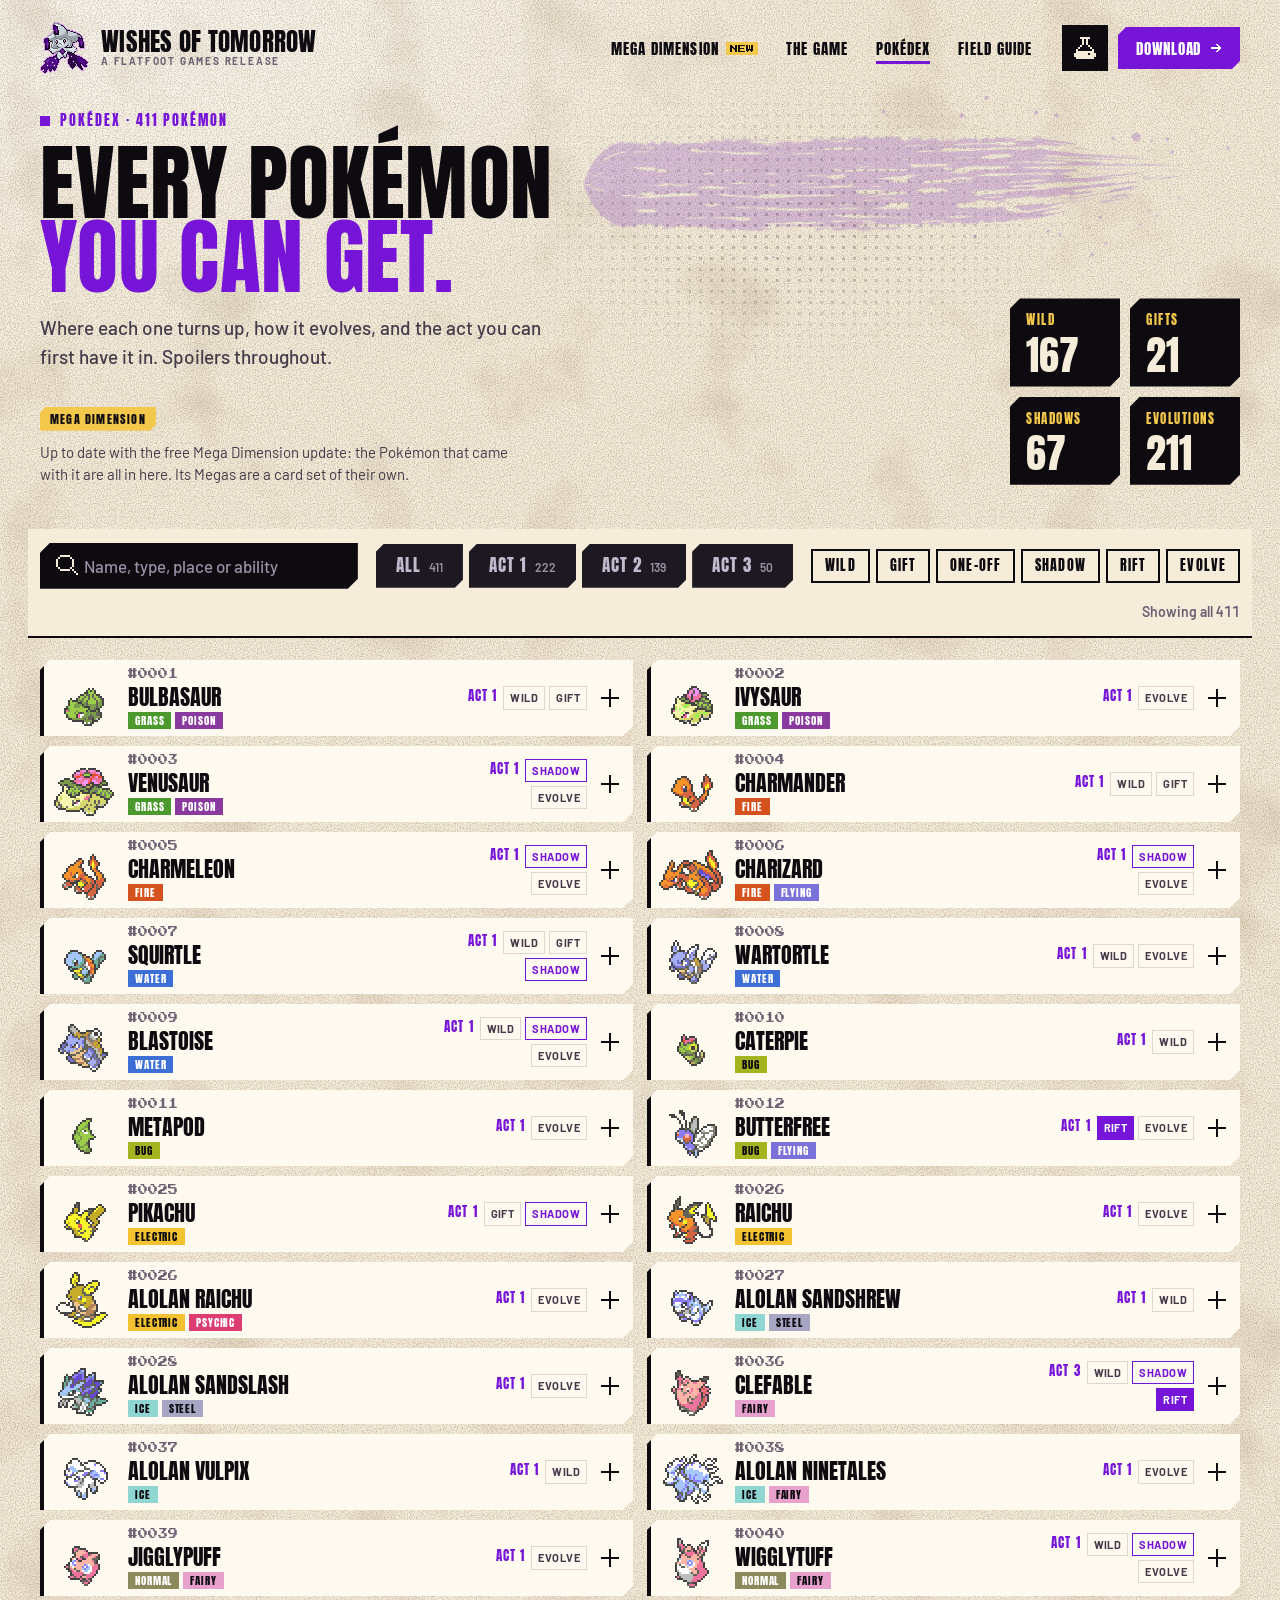
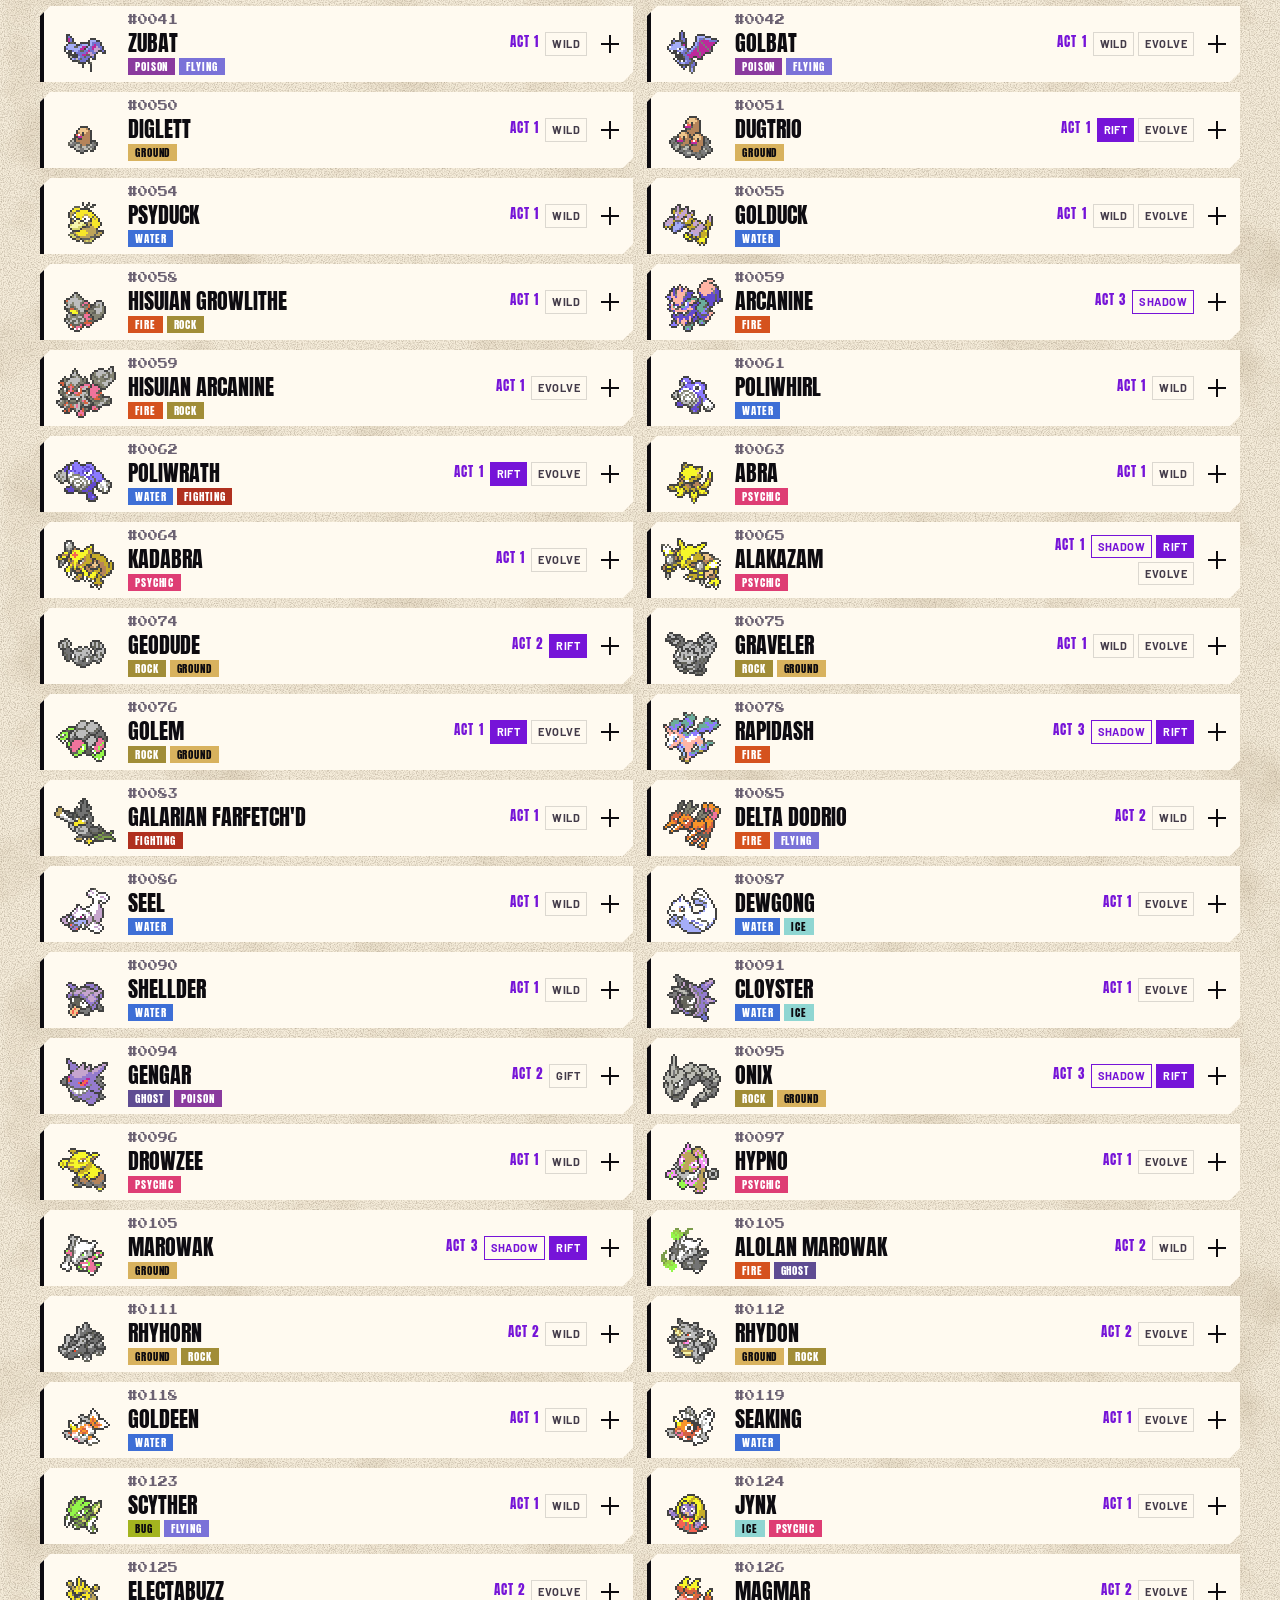
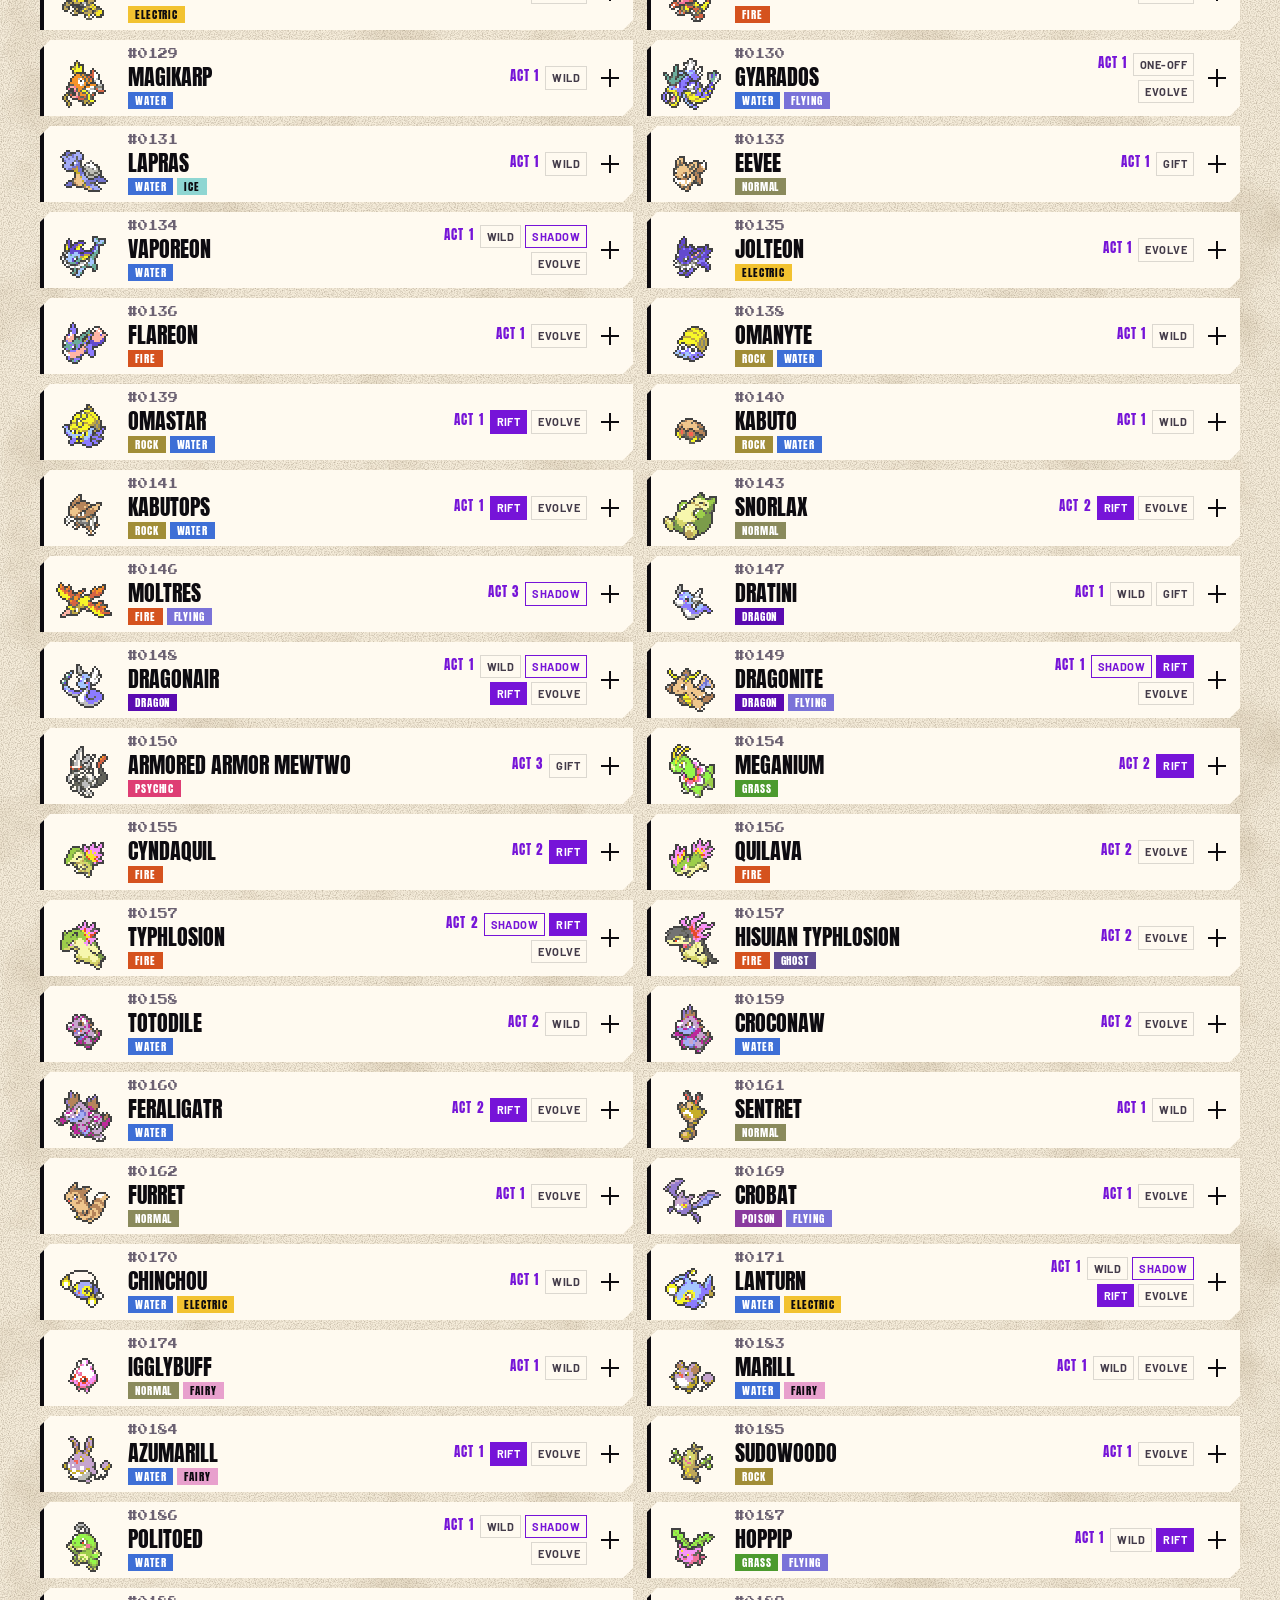
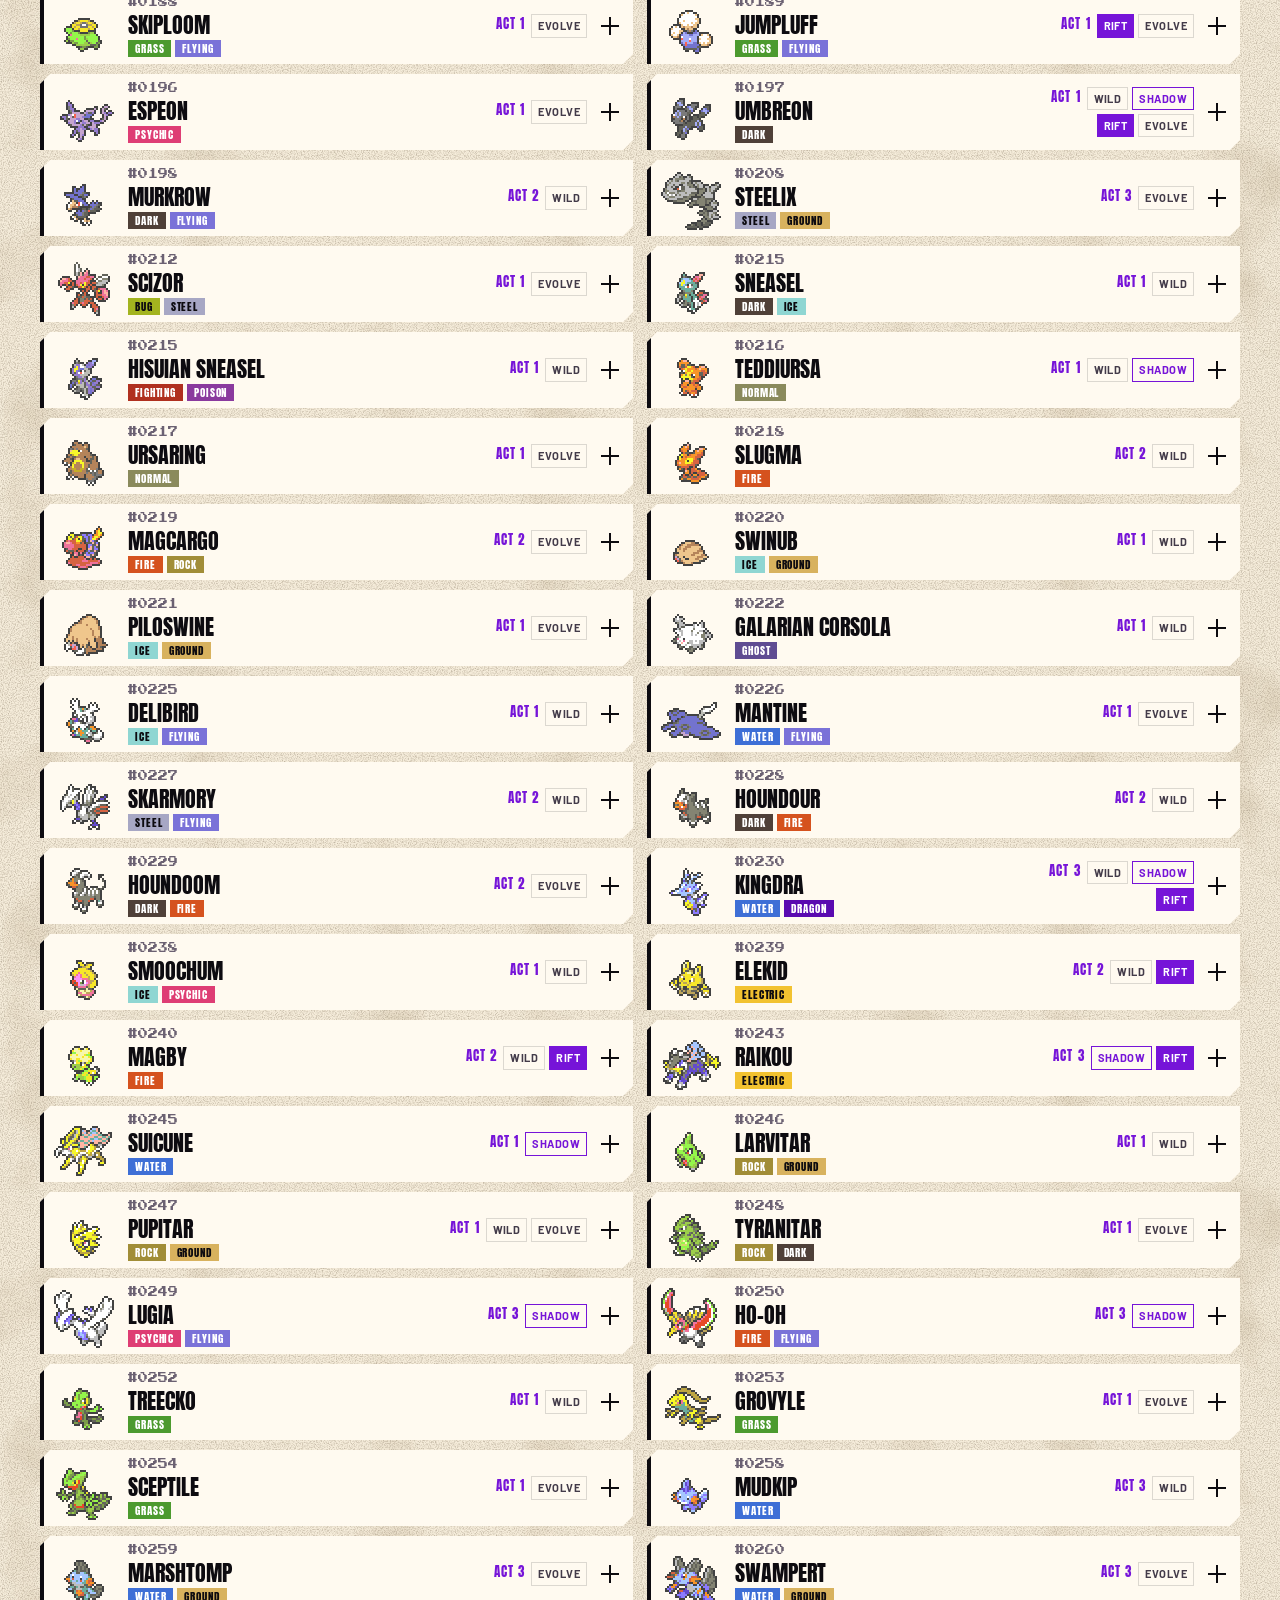
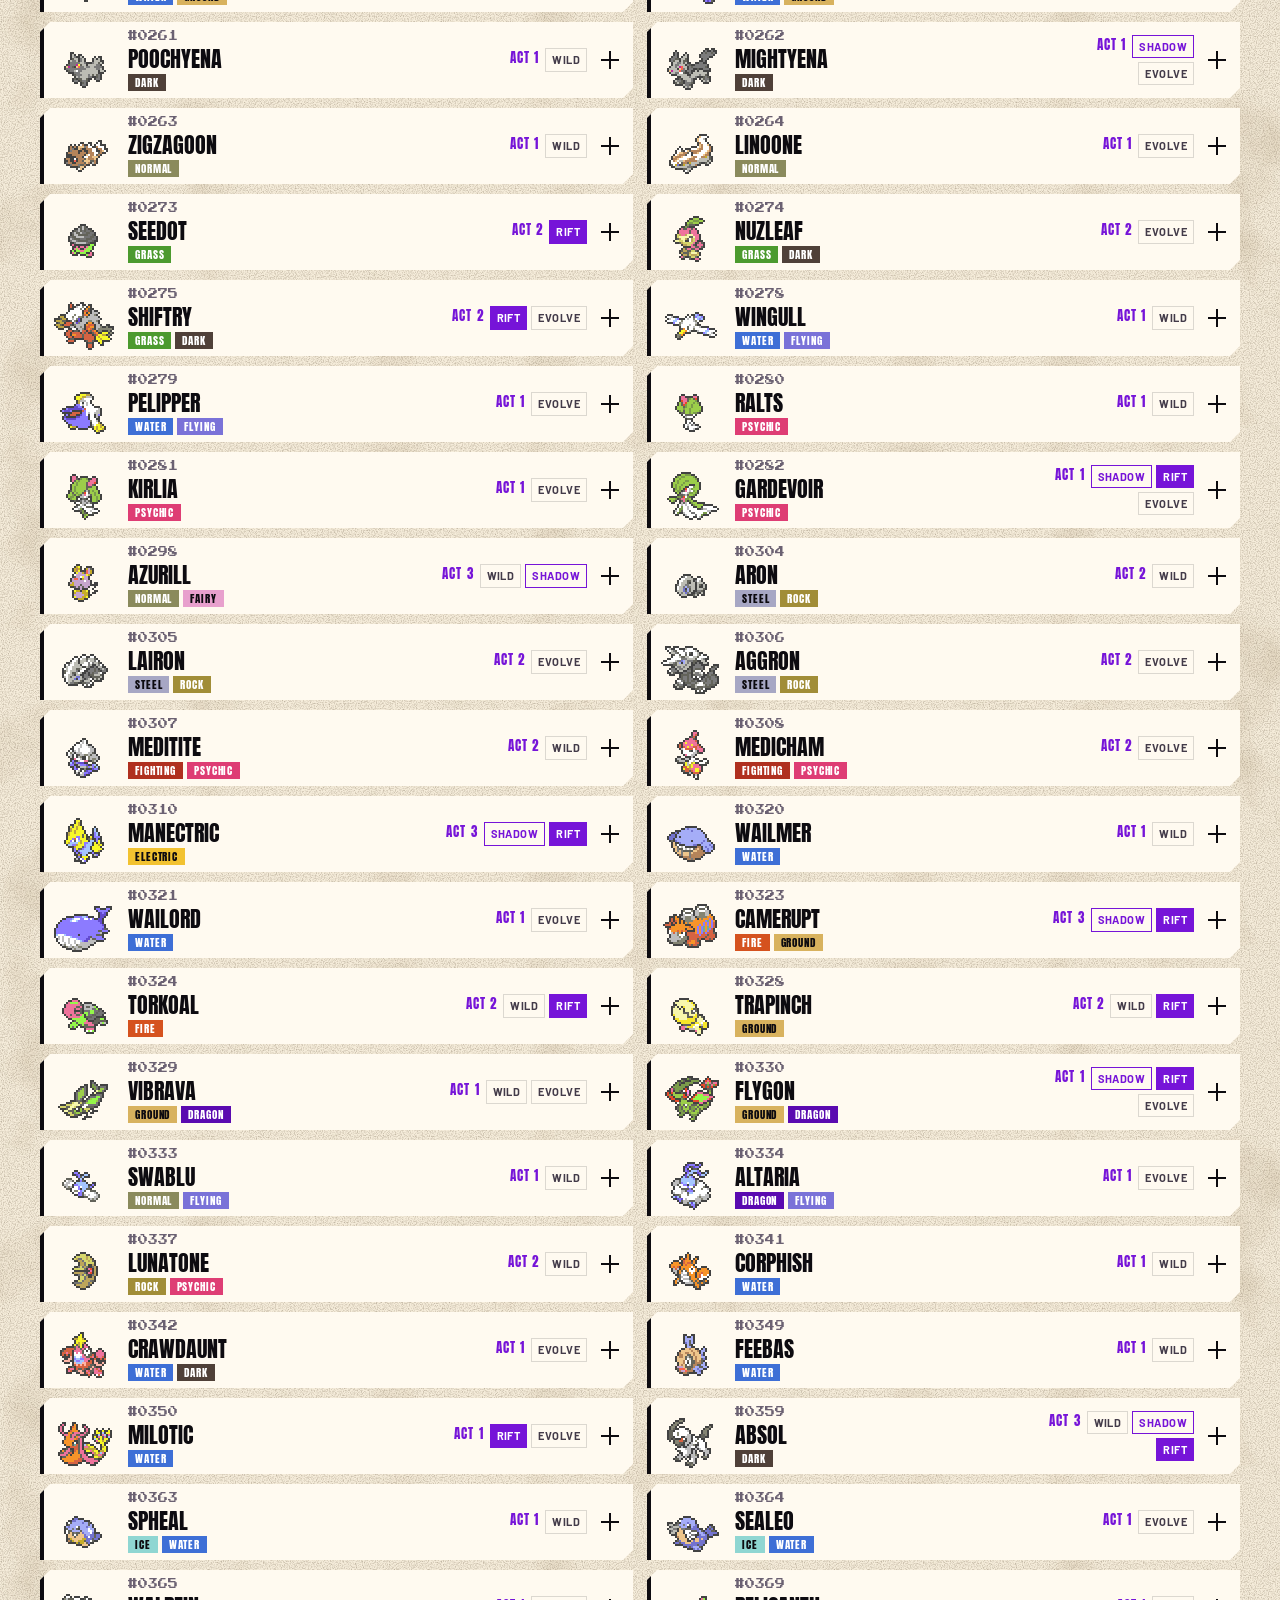
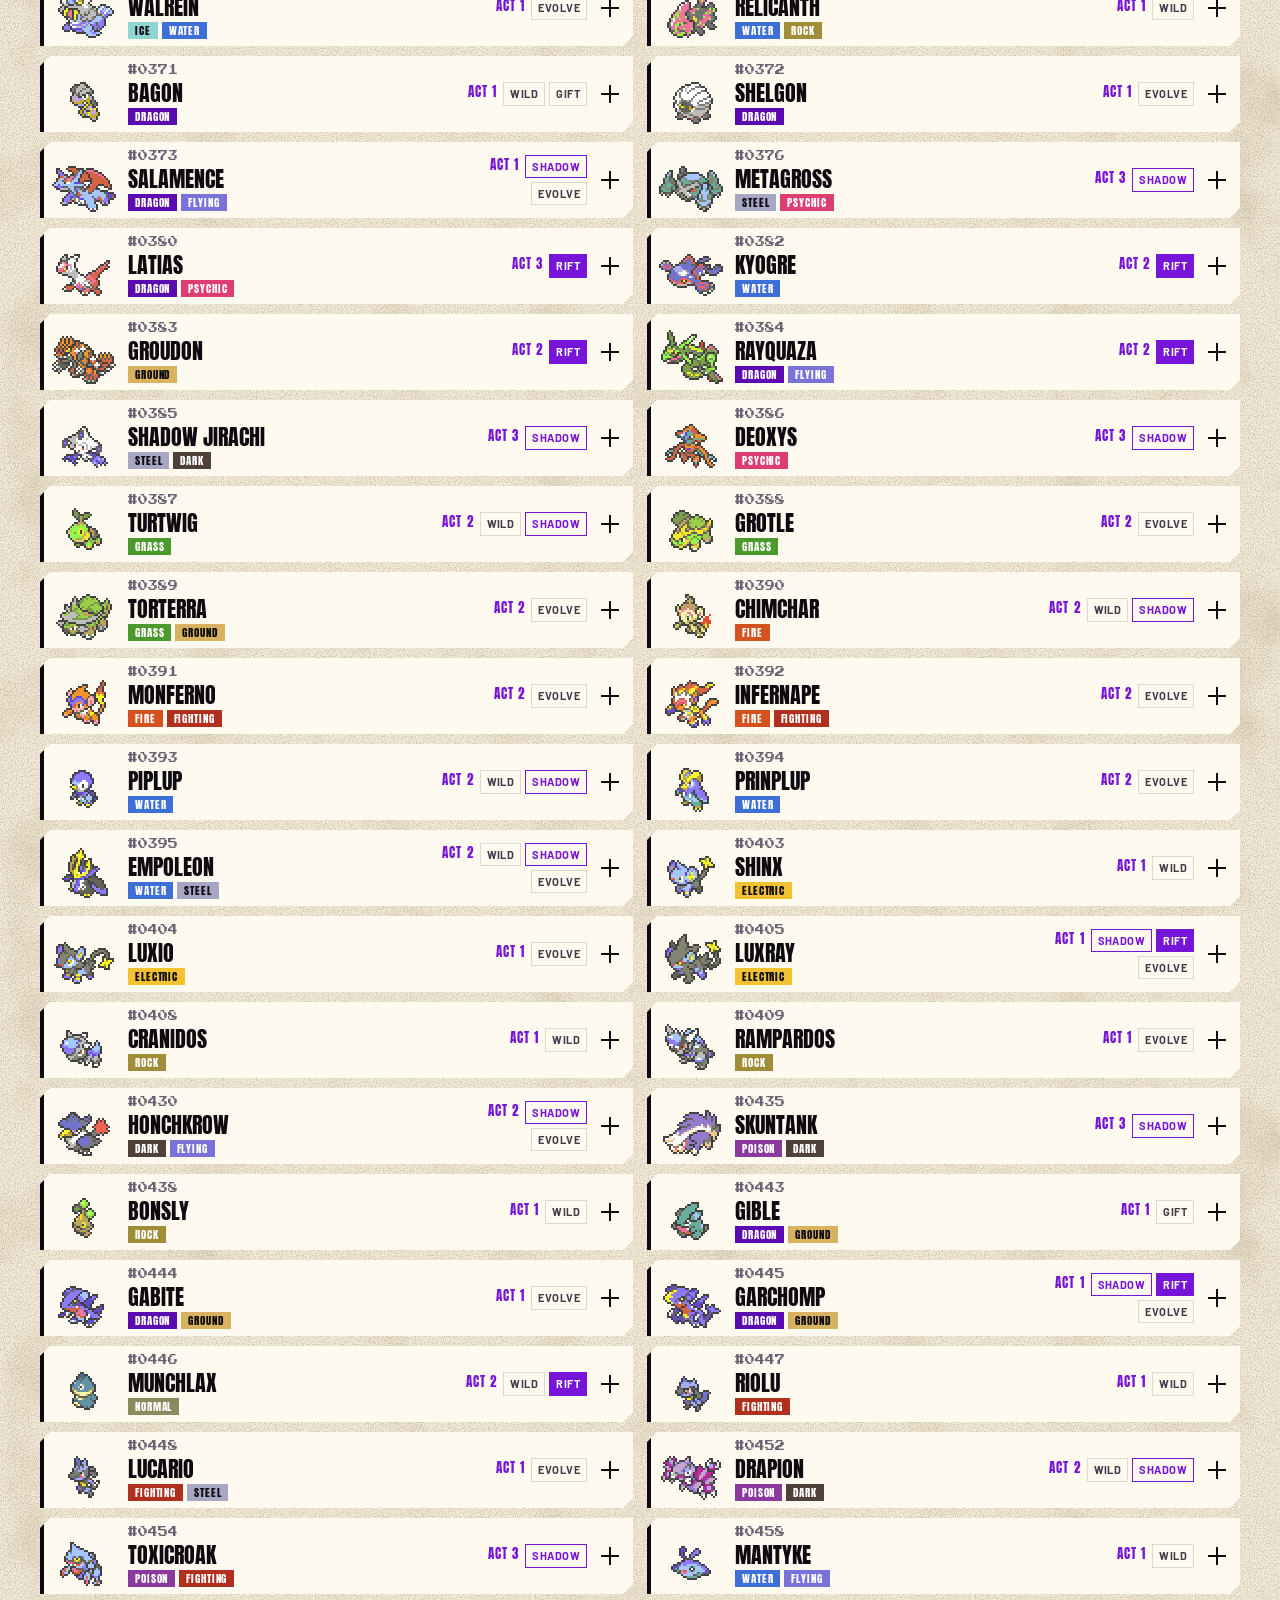
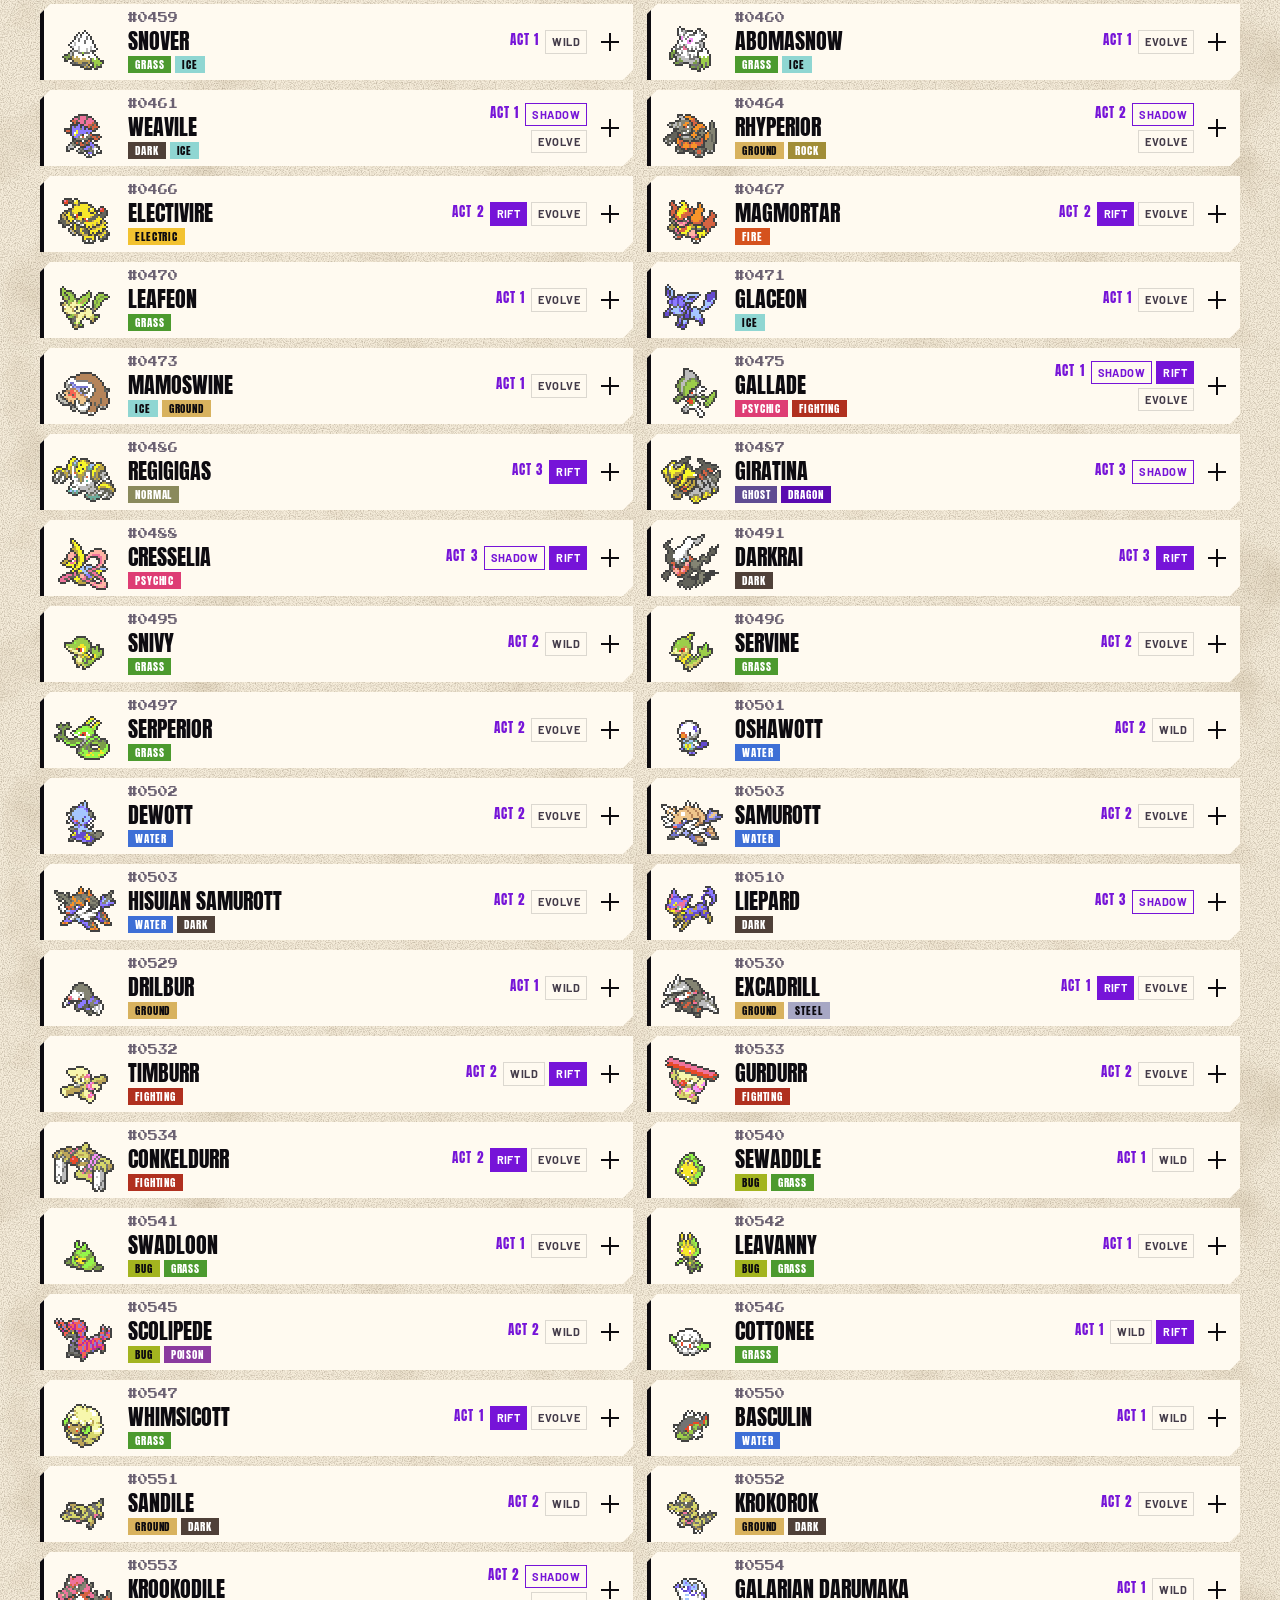
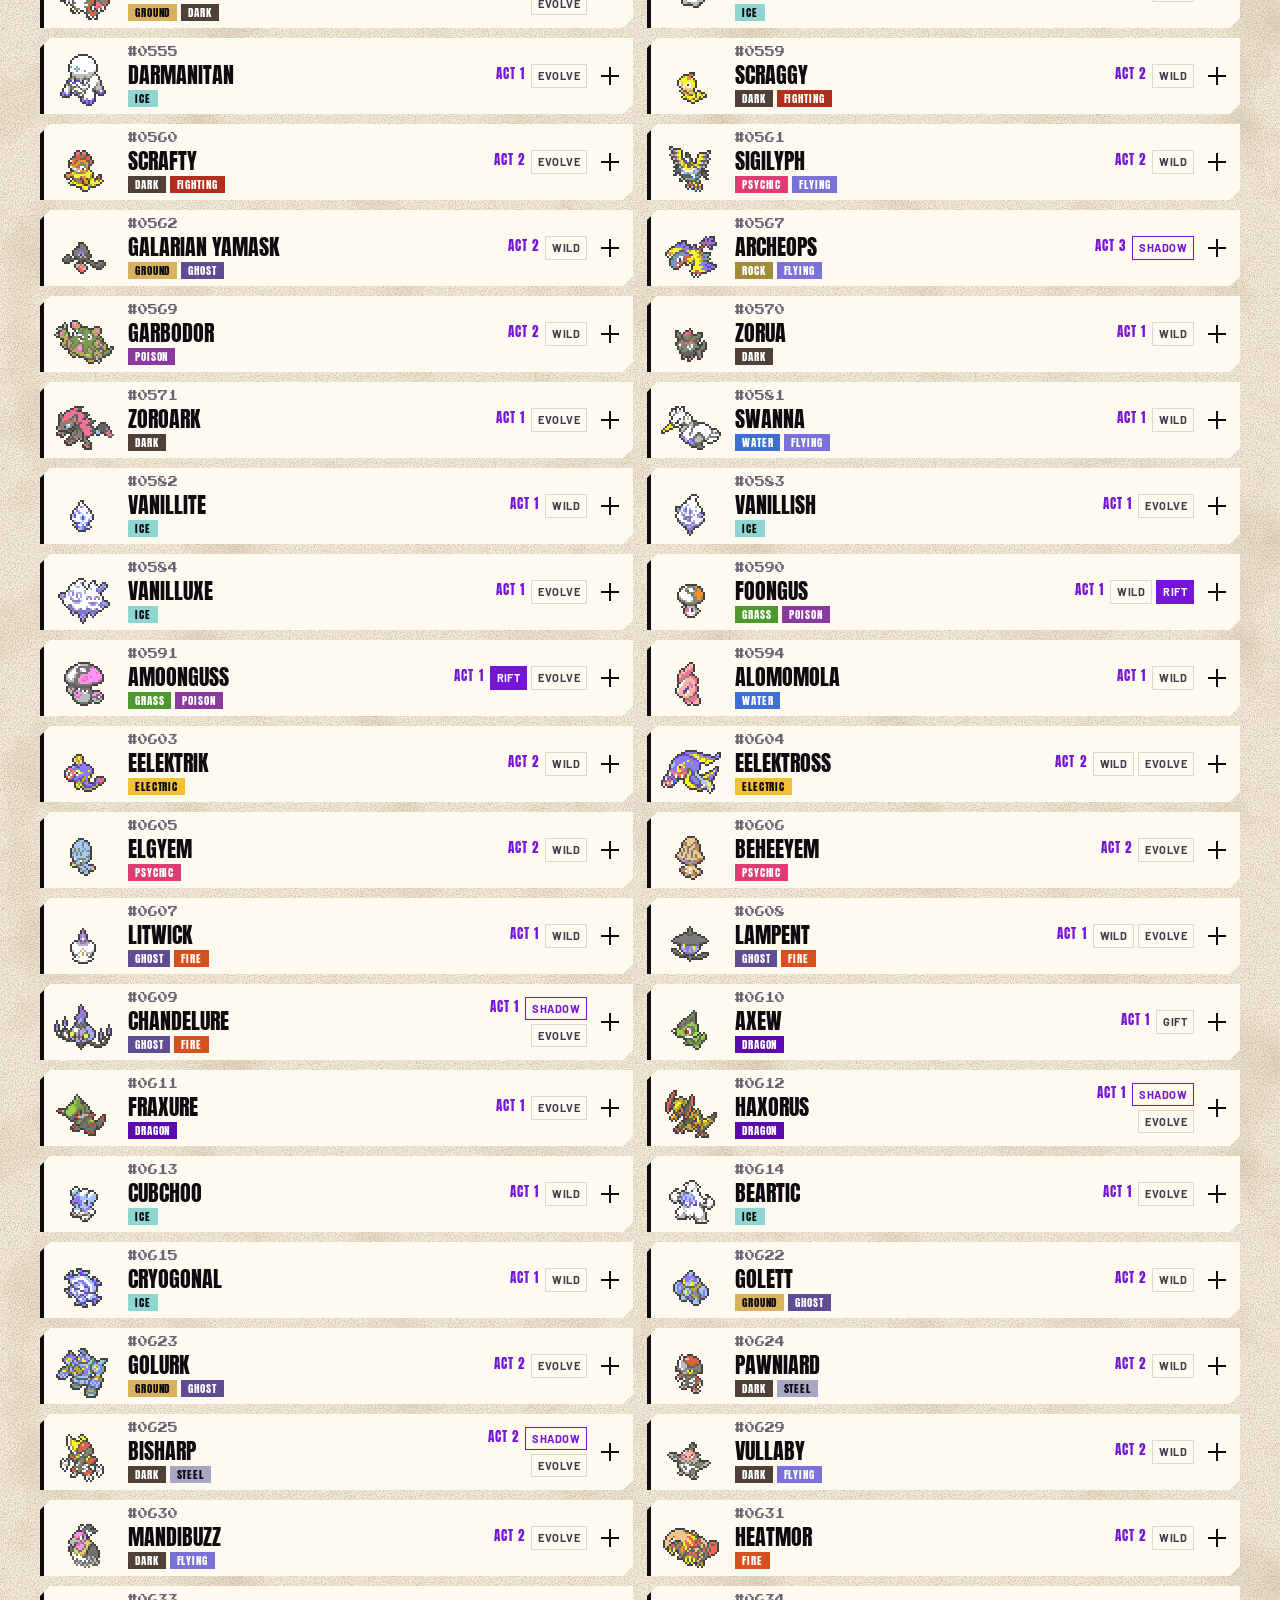
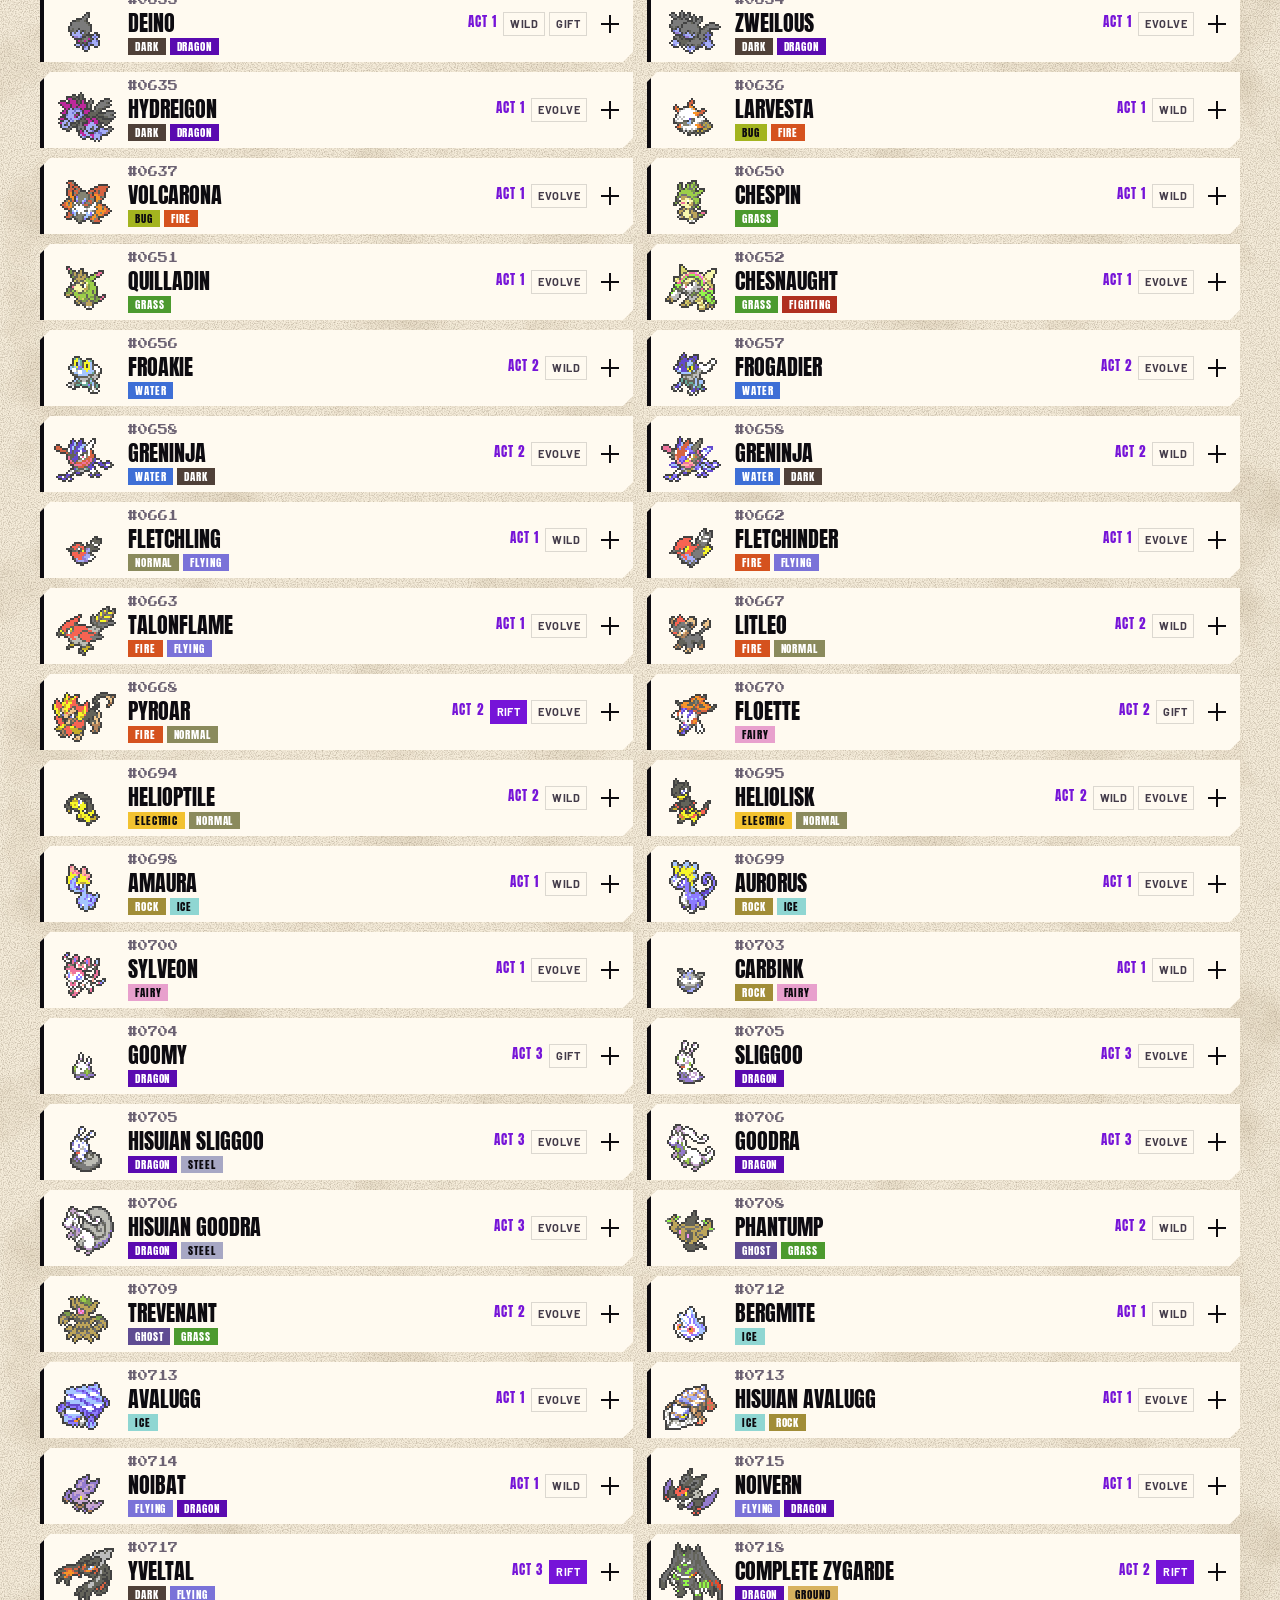
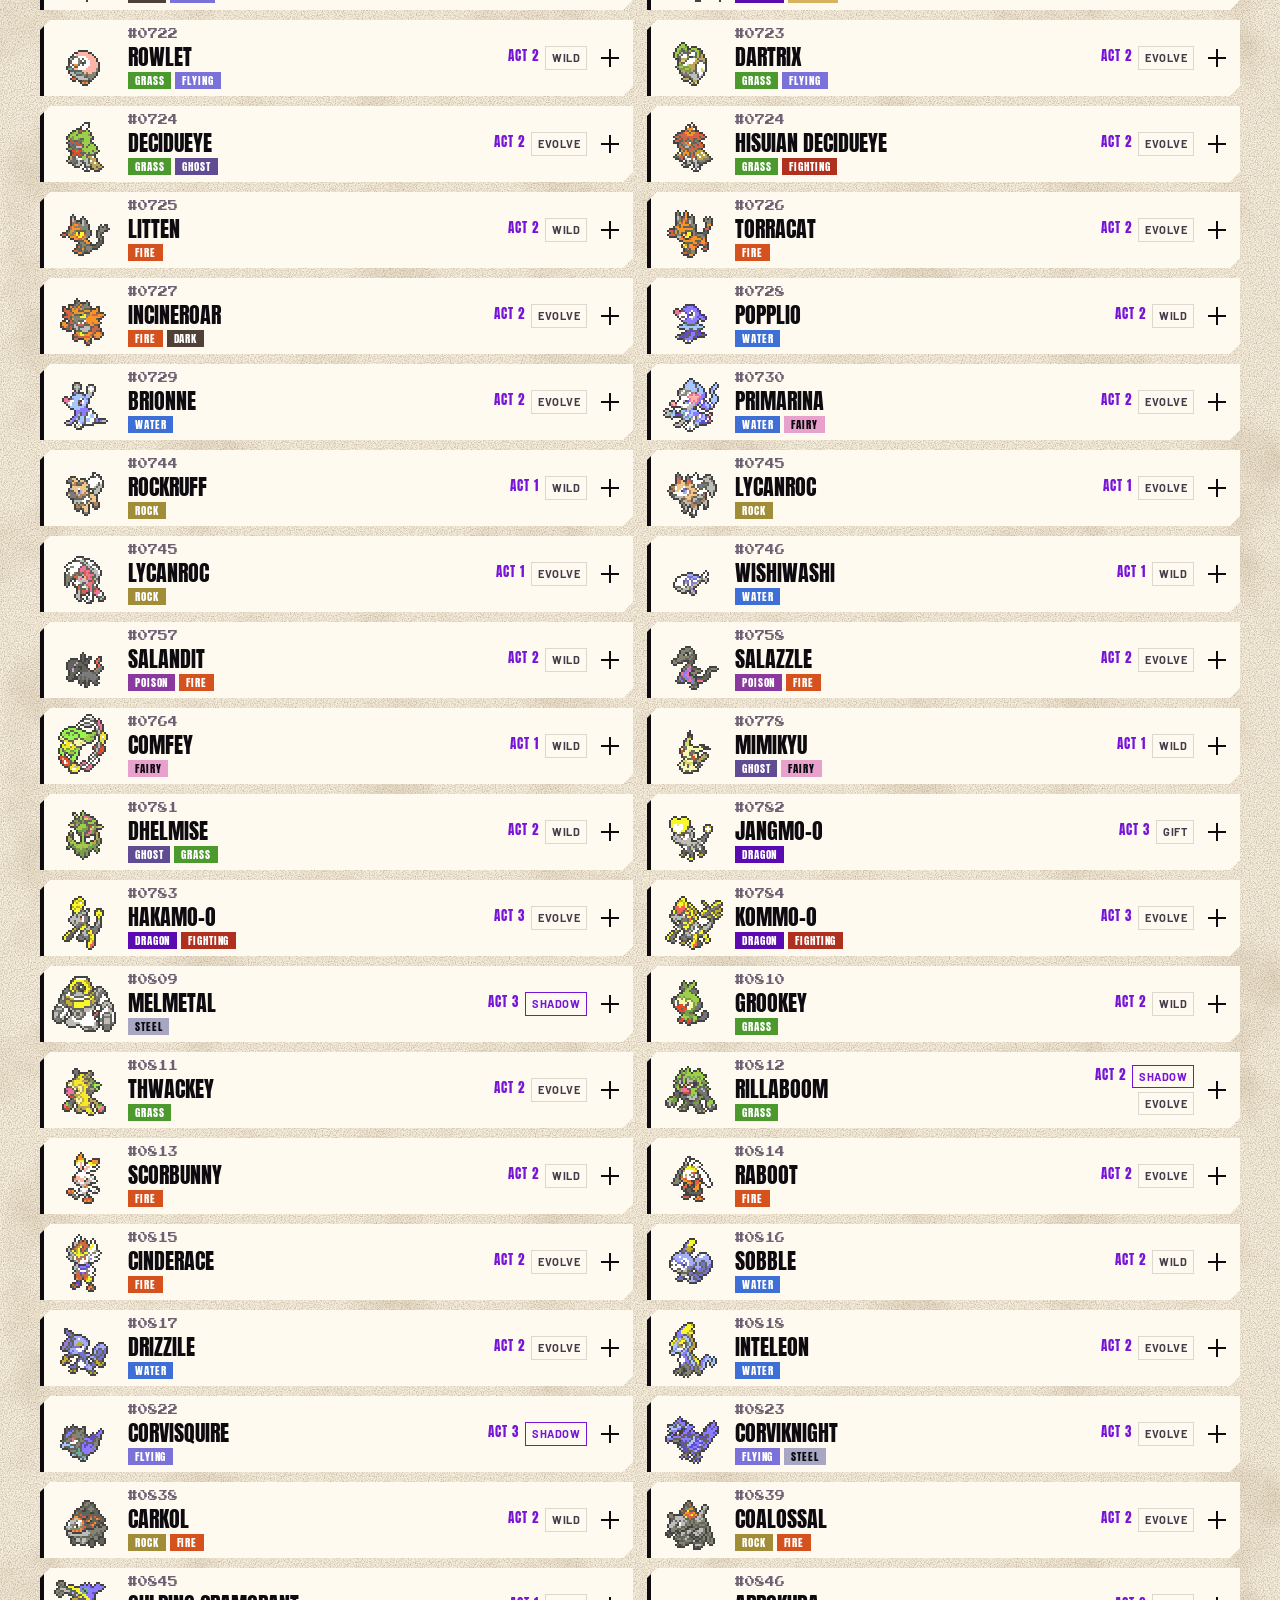
==== docs/dex.html @ 35a347dd "Site: the Mega Dimension home page, before the release" ====
<!DOCTYPE html>
<html lang="en">
<head>
<meta charset="utf-8">
<meta name="viewport" content="width=device-width, initial-scale=1">
<title>Pokédex — Wishes of Tomorrow</title>
<meta name="description" content="Every Pokémon you can get in Wishes of Tomorrow, where to find it, and how it evolves.">
<meta name="theme-color" content="#f5ecda">
<link rel="icon" href="assets/art/battle-sprite.png" type="image/png">
<link rel="canonical" href="https://flatfootlabs.com/dex">
<meta property="og:type" content="article">
<meta property="og:site_name" content="Flatfoot Games">
<meta property="og:url" content="https://flatfootlabs.com/dex">
<meta property="og:title" content="Wishes of Tomorrow — Pokédex">
<meta property="og:description" content="Every Pokémon you can get in the region, where to find it, and how it evolves.">
<meta property="og:image" content="https://flatfootlabs.com/assets/og-wishes-v2.jpg">
<meta property="og:image:type" content="image/jpeg">
<meta property="og:image:width" content="1280">
<meta property="og:image:height" content="640">
<meta property="og:image:alt" content="Wishes of Tomorrow — a Flatfoot Games release.">
<meta name="twitter:card" content="summary_large_image">
<meta name="twitter:image" content="https://flatfootlabs.com/assets/og-wishes-v2.jpg">
<link rel="preload" href="assets/fonts/Anton-400.woff2" as="font" type="font/woff2" crossorigin>
<link rel="stylesheet" href="assets/wot.css?v=20261109a">
<link rel="stylesheet" href="assets/dex.css?v=20261109a">
</head>
<body>

<a class="ff-skip" href="#dex-title">Skip to the Pokédex</a>

<main>
<div class="ff-paper" id="top">
  <header class="ff-header">
    <a class="ff-logo" href="./">
      <img src="assets/art/shadow-jirachi-logo.png" width="49" height="52" alt="">
      <span class="ff-logo-word">Wishes of Tomorrow<small>A FLATFOOT GAMES RELEASE</small></span>
    </a>
    <nav class="ff-nav" aria-label="Site">
      <a href="./">Mega Dimension<span class="ff-nav-new" aria-hidden="true">New</span></a>
      <a href="game">The game</a>
      <a href="dex" aria-current="page">Pokédex</a>
      <a href="guide">Field guide</a>
    </nav>
    <div class="ff-header-actions">
      <a class="ff-iconbtn" href="labs" title="Flatfoot Labs"><i class="ff-i ff-i-flask" aria-hidden="true"></i><span class="ff-sr">Flatfoot Labs</span></a>
      <a class="ff-btn ff-btn--violet ff-btn--sm" href="game#downloads">Download<i class="ff-i ff-i-arrow" aria-hidden="true"></i></a>
    </div>
  </header>

  <section class="ff-guidehead ff-dex-head" aria-labelledby="dex-title">
    <span class="ff-halftone" aria-hidden="true" style="left: 38%; top: -30px; width: 620px; height: 320px;"></span>
    <img class="ff-brush" src="assets/textures/brush-swipe-violet.webp" alt="" aria-hidden="true" style="right: 2%; top: 0; width: 720px; opacity: .2;">
    <div class="ff-guidehead-copy">
      <span class="ff-kicker">Pokédex · 411 Pokémon</span>
      <h1 class="ff-display ff-guidehead-title" id="dex-title">Every Pokémon <em>you can get.</em></h1>
      <p class="ff-lede">Where each one turns up, how it evolves, and the act you can first have it in. Spoilers throughout.</p>
      <p class="ff-dex-note"><span class="ff-tag ff-tag--gold">Mega Dimension</span> <span>Up to date with the free Mega Dimension update: the Pokémon that came with it are all in here. Its Megas are a <a href="./#cards">card set</a> of their own.</span></p>
    </div>
    <dl class="ff-dex-counts">
      <div><dt>Wild</dt><dd>167</dd></div>
      <div><dt>Gifts</dt><dd>21</dd></div>
      <div><dt>Shadows</dt><dd>67</dd></div>
      <div><dt>Evolutions</dt><dd>211</dd></div>
    </dl>
  </section>

  <section class="ff-dex" aria-label="All Pokémon">
    <div class="ff-dex-controls">
      <label class="ff-dex-search"><span class="ff-sr">Search the Pokédex</span><i class="ff-i ff-i-search" aria-hidden="true"></i><input type="search" id="dex-q" placeholder="Name, type, place or ability" autocomplete="off" data-dex-q></label>
      <div class="ff-tabs" role="group" aria-label="First available in" data-dex-acts>
        <button class="ff-tab" type="button" aria-pressed="true" data-act="all">All<small>411</small></button><button class="ff-tab" type="button" aria-pressed="false" data-act="1">Act 1<small>222</small></button><button class="ff-tab" type="button" aria-pressed="false" data-act="2">Act 2<small>139</small></button><button class="ff-tab" type="button" aria-pressed="false" data-act="3">Act 3<small>50</small></button>
      </div>
      <div class="ff-dex-kinds" role="group" aria-label="How you get it" data-dex-kinds>
        <button type="button" aria-pressed="false" data-kind="wild">Wild</button><button type="button" aria-pressed="false" data-kind="gift">Gift</button><button type="button" aria-pressed="false" data-kind="static">One-off</button><button type="button" aria-pressed="false" data-kind="shadow">Shadow</button><button type="button" aria-pressed="false" data-kind="rift">Rift</button><button type="button" aria-pressed="false" data-kind="evolve">Evolve</button>
      </div>
      <p class="ff-dex-count" aria-live="polite" data-dex-count>Showing all 411</p>
    </div>
    <div class="ff-dex-grid" data-dex-grid>
<details class="ff-dex-entry" id="dex-bulbasaur" data-act="1" data-src="wild gift" data-q="bulbasaur bulbasaur grass poison national park national park (annexed) overgrow chlorophyll">
<summary><span class="ff-dex-icon" style="background-position:-0px -0px" aria-hidden="true"></span><span class="ff-dex-id"><span class="ff-dex-num">#0001</span><span class="ff-dex-name">Bulbasaur</span><span class="ff-dex-types"><span class="ff-dex-type" data-t="grass">Grass</span><span class="ff-dex-type" data-t="poison">Poison</span></span></span><span class="ff-dex-meta"><span class="ff-dex-act">Act 1</span><span class="ff-dex-src" data-k="wild">Wild</span><span class="ff-dex-src" data-k="gift">Gift</span></span><i class="ff-i ff-i-plus" aria-hidden="true"></i></summary>
<div class="ff-dex-body"><div><h3 class="ff-dex-h">Where to get it</h3><ul class="ff-dex-where"><li><span class="ff-tag">Act 1</span><span><b>National Park</b> · Gift · Lv 5 · Shiny</span></li><li><span class="ff-tag">Act 2</span><span><b>National Park (Annexed)</b> · Grass · Lv 5–12 · 5%</span></li></ul><p class="ff-dex-evo">Evolves into <a href="#dex-ivysaur">Ivysaur</a> (Level 16)</p><p class="ff-dex-abil"><b>Abilities</b> Overgrow · Chlorophyll</p></div><div class="ff-dex-stats"><div class="ff-dex-stat"><span>HP</span><span class="ff-dex-bar"><i style="width:22.5%"></i></span><b>45</b></div><div class="ff-dex-stat"><span>Atk</span><span class="ff-dex-bar"><i style="width:24.5%"></i></span><b>49</b></div><div class="ff-dex-stat"><span>Def</span><span class="ff-dex-bar"><i style="width:24.5%"></i></span><b>49</b></div><div class="ff-dex-stat"><span>SpA</span><span class="ff-dex-bar"><i style="width:32.5%"></i></span><b>65</b></div><div class="ff-dex-stat"><span>SpD</span><span class="ff-dex-bar"><i style="width:32.5%"></i></span><b>65</b></div><div class="ff-dex-stat"><span>Spe</span><span class="ff-dex-bar"><i style="width:22.5%"></i></span><b>45</b></div><div class="ff-dex-stat ff-dex-stat--total"><span>Total</span><span></span><b>318</b></div></div></div>
</details>
<details class="ff-dex-entry" id="dex-ivysaur" data-act="1" data-src="evolve" data-q="ivysaur ivysaur grass poison  overgrow chlorophyll">
<summary><span class="ff-dex-icon" style="background-position:-64px -0px" aria-hidden="true"></span><span class="ff-dex-id"><span class="ff-dex-num">#0002</span><span class="ff-dex-name">Ivysaur</span><span class="ff-dex-types"><span class="ff-dex-type" data-t="grass">Grass</span><span class="ff-dex-type" data-t="poison">Poison</span></span></span><span class="ff-dex-meta"><span class="ff-dex-act">Act 1</span><span class="ff-dex-src" data-k="evolve">Evolve</span></span><i class="ff-i ff-i-plus" aria-hidden="true"></i></summary>
<div class="ff-dex-body"><div><h3 class="ff-dex-h">Where to get it</h3><ul class="ff-dex-where"><li><span class="ff-tag ff-tag--paper">Evolve</span><span>From <a href="#dex-bulbasaur">Bulbasaur</a> · Level 16</span></li></ul><p class="ff-dex-evo">Evolves into <a href="#dex-venusaur">Venusaur</a> (Level 32)</p><p class="ff-dex-abil"><b>Abilities</b> Overgrow · Chlorophyll</p></div><div class="ff-dex-stats"><div class="ff-dex-stat"><span>HP</span><span class="ff-dex-bar"><i style="width:30.0%"></i></span><b>60</b></div><div class="ff-dex-stat"><span>Atk</span><span class="ff-dex-bar"><i style="width:31.0%"></i></span><b>62</b></div><div class="ff-dex-stat"><span>Def</span><span class="ff-dex-bar"><i style="width:31.5%"></i></span><b>63</b></div><div class="ff-dex-stat"><span>SpA</span><span class="ff-dex-bar"><i style="width:40.0%"></i></span><b>80</b></div><div class="ff-dex-stat"><span>SpD</span><span class="ff-dex-bar"><i style="width:40.0%"></i></span><b>80</b></div><div class="ff-dex-stat"><span>Spe</span><span class="ff-dex-bar"><i style="width:30.0%"></i></span><b>60</b></div><div class="ff-dex-stat ff-dex-stat--total"><span>Total</span><span></span><b>405</b></div></div></div>
</details>
<details class="ff-dex-entry" id="dex-venusaur" data-act="1" data-src="shadow evolve" data-q="venusaur venusaur grass poison shin-tokyo overgrow chlorophyll">
<summary><span class="ff-dex-icon" style="background-position:-128px -0px" aria-hidden="true"></span><span class="ff-dex-id"><span class="ff-dex-num">#0003</span><span class="ff-dex-name">Venusaur</span><span class="ff-dex-types"><span class="ff-dex-type" data-t="grass">Grass</span><span class="ff-dex-type" data-t="poison">Poison</span></span></span><span class="ff-dex-meta"><span class="ff-dex-act">Act 1</span><span class="ff-dex-src" data-k="shadow">Shadow</span><span class="ff-dex-src" data-k="evolve">Evolve</span></span><i class="ff-i ff-i-plus" aria-hidden="true"></i></summary>
<div class="ff-dex-body"><div><h3 class="ff-dex-h">Where to get it</h3><ul class="ff-dex-where"><li><span class="ff-tag">Act 3</span><span><b>Shin-Tokyo</b> · Shadow · snag it · Lv 43 · Shin-Tokyo patrols</span></li><li><span class="ff-tag">Act 3</span><span><b>Shin-Tokyo</b> · Shadow · snag it · Lv 43 · Shin-Tokyo patrols (research taken)</span></li><li><span class="ff-tag ff-tag--paper">Evolve</span><span>From <a href="#dex-ivysaur">Ivysaur</a> · Level 32</span></li></ul><p class="ff-dex-mega"><i class="ff-i ff-i-sparkle" aria-hidden="true"></i><span>Mega Evolves: Mega Venusaur holding Venusaurite</span></p><p class="ff-dex-abil"><b>Abilities</b> Overgrow · Chlorophyll</p></div><div class="ff-dex-stats"><div class="ff-dex-stat"><span>HP</span><span class="ff-dex-bar"><i style="width:40.0%"></i></span><b>80</b></div><div class="ff-dex-stat"><span>Atk</span><span class="ff-dex-bar"><i style="width:41.0%"></i></span><b>82</b></div><div class="ff-dex-stat"><span>Def</span><span class="ff-dex-bar"><i style="width:41.5%"></i></span><b>83</b></div><div class="ff-dex-stat"><span>SpA</span><span class="ff-dex-bar"><i style="width:50.0%"></i></span><b>100</b></div><div class="ff-dex-stat"><span>SpD</span><span class="ff-dex-bar"><i style="width:50.0%"></i></span><b>100</b></div><div class="ff-dex-stat"><span>Spe</span><span class="ff-dex-bar"><i style="width:40.0%"></i></span><b>80</b></div><div class="ff-dex-stat ff-dex-stat--total"><span>Total</span><span></span><b>525</b></div></div></div>
</details>
<details class="ff-dex-entry" id="dex-charmander" data-act="1" data-src="wild gift" data-q="charmander charmander fire national park national park (annexed) blaze solar power">
<summary><span class="ff-dex-icon" style="background-position:-192px -0px" aria-hidden="true"></span><span class="ff-dex-id"><span class="ff-dex-num">#0004</span><span class="ff-dex-name">Charmander</span><span class="ff-dex-types"><span class="ff-dex-type" data-t="fire">Fire</span></span></span><span class="ff-dex-meta"><span class="ff-dex-act">Act 1</span><span class="ff-dex-src" data-k="wild">Wild</span><span class="ff-dex-src" data-k="gift">Gift</span></span><i class="ff-i ff-i-plus" aria-hidden="true"></i></summary>
<div class="ff-dex-body"><div><h3 class="ff-dex-h">Where to get it</h3><ul class="ff-dex-where"><li><span class="ff-tag">Act 1</span><span><b>National Park</b> · Gift · Lv 5 · Shiny</span></li><li><span class="ff-tag">Act 2</span><span><b>National Park (Annexed)</b> · Grass · Lv 5–12 · 4%</span></li></ul><p class="ff-dex-evo">Evolves into <a href="#dex-charmeleon">Charmeleon</a> (Level 16)</p><p class="ff-dex-abil"><b>Abilities</b> Blaze · Solar Power</p></div><div class="ff-dex-stats"><div class="ff-dex-stat"><span>HP</span><span class="ff-dex-bar"><i style="width:19.5%"></i></span><b>39</b></div><div class="ff-dex-stat"><span>Atk</span><span class="ff-dex-bar"><i style="width:26.0%"></i></span><b>52</b></div><div class="ff-dex-stat"><span>Def</span><span class="ff-dex-bar"><i style="width:21.5%"></i></span><b>43</b></div><div class="ff-dex-stat"><span>SpA</span><span class="ff-dex-bar"><i style="width:30.0%"></i></span><b>60</b></div><div class="ff-dex-stat"><span>SpD</span><span class="ff-dex-bar"><i style="width:25.0%"></i></span><b>50</b></div><div class="ff-dex-stat"><span>Spe</span><span class="ff-dex-bar"><i style="width:32.5%"></i></span><b>65</b></div><div class="ff-dex-stat ff-dex-stat--total"><span>Total</span><span></span><b>309</b></div></div></div>
</details>
<details class="ff-dex-entry" id="dex-charmeleon" data-act="1" data-src="shadow evolve" data-q="charmeleon charmeleon fire shin-tokyo blaze solar power">
<summary><span class="ff-dex-icon" style="background-position:-256px -0px" aria-hidden="true"></span><span class="ff-dex-id"><span class="ff-dex-num">#0005</span><span class="ff-dex-name">Charmeleon</span><span class="ff-dex-types"><span class="ff-dex-type" data-t="fire">Fire</span></span></span><span class="ff-dex-meta"><span class="ff-dex-act">Act 1</span><span class="ff-dex-src" data-k="shadow">Shadow</span><span class="ff-dex-src" data-k="evolve">Evolve</span></span><i class="ff-i ff-i-plus" aria-hidden="true"></i></summary>
<div class="ff-dex-body"><div><h3 class="ff-dex-h">Where to get it</h3><ul class="ff-dex-where"><li><span class="ff-tag">Act 3</span><span><b>Shin-Tokyo</b> · Shadow · snag it · Lv 43 · Shin-Tokyo patrols</span></li><li><span class="ff-tag ff-tag--paper">Evolve</span><span>From <a href="#dex-charmander">Charmander</a> · Level 16</span></li></ul><p class="ff-dex-evo">Evolves into <a href="#dex-charizard">Charizard</a> (Level 36)</p><p class="ff-dex-abil"><b>Abilities</b> Blaze · Solar Power</p></div><div class="ff-dex-stats"><div class="ff-dex-stat"><span>HP</span><span class="ff-dex-bar"><i style="width:29.0%"></i></span><b>58</b></div><div class="ff-dex-stat"><span>Atk</span><span class="ff-dex-bar"><i style="width:32.0%"></i></span><b>64</b></div><div class="ff-dex-stat"><span>Def</span><span class="ff-dex-bar"><i style="width:29.0%"></i></span><b>58</b></div><div class="ff-dex-stat"><span>SpA</span><span class="ff-dex-bar"><i style="width:40.0%"></i></span><b>80</b></div><div class="ff-dex-stat"><span>SpD</span><span class="ff-dex-bar"><i style="width:32.5%"></i></span><b>65</b></div><div class="ff-dex-stat"><span>Spe</span><span class="ff-dex-bar"><i style="width:40.0%"></i></span><b>80</b></div><div class="ff-dex-stat ff-dex-stat--total"><span>Total</span><span></span><b>405</b></div></div></div>
</details>
<details class="ff-dex-entry" id="dex-charizard" data-act="1" data-src="shadow evolve" data-q="charizard charizard fire flying shin-tokyo blaze solar power">
<summary><span class="ff-dex-icon" style="background-position:-320px -0px" aria-hidden="true"></span><span class="ff-dex-id"><span class="ff-dex-num">#0006</span><span class="ff-dex-name">Charizard</span><span class="ff-dex-types"><span class="ff-dex-type" data-t="fire">Fire</span><span class="ff-dex-type" data-t="flying">Flying</span></span></span><span class="ff-dex-meta"><span class="ff-dex-act">Act 1</span><span class="ff-dex-src" data-k="shadow">Shadow</span><span class="ff-dex-src" data-k="evolve">Evolve</span></span><i class="ff-i ff-i-plus" aria-hidden="true"></i></summary>
<div class="ff-dex-body"><div><h3 class="ff-dex-h">Where to get it</h3><ul class="ff-dex-where"><li><span class="ff-tag">Act 3</span><span><b>Shin-Tokyo</b> · Shadow · snag it · Lv 43 · Shin-Tokyo patrols (research taken)</span></li><li><span class="ff-tag ff-tag--paper">Evolve</span><span>From <a href="#dex-charmeleon">Charmeleon</a> · Level 36</span></li></ul><p class="ff-dex-mega"><i class="ff-i ff-i-sparkle" aria-hidden="true"></i><span>Mega Evolves: Mega Charizard X holding Charizardite X; Mega Charizard Y holding Charizardite Y</span></p><p class="ff-dex-abil"><b>Abilities</b> Blaze · Solar Power</p></div><div class="ff-dex-stats"><div class="ff-dex-stat"><span>HP</span><span class="ff-dex-bar"><i style="width:39.0%"></i></span><b>78</b></div><div class="ff-dex-stat"><span>Atk</span><span class="ff-dex-bar"><i style="width:42.0%"></i></span><b>84</b></div><div class="ff-dex-stat"><span>Def</span><span class="ff-dex-bar"><i style="width:39.0%"></i></span><b>78</b></div><div class="ff-dex-stat"><span>SpA</span><span class="ff-dex-bar"><i style="width:54.5%"></i></span><b>109</b></div><div class="ff-dex-stat"><span>SpD</span><span class="ff-dex-bar"><i style="width:42.5%"></i></span><b>85</b></div><div class="ff-dex-stat"><span>Spe</span><span class="ff-dex-bar"><i style="width:50.0%"></i></span><b>100</b></div><div class="ff-dex-stat ff-dex-stat--total"><span>Total</span><span></span><b>534</b></div></div></div>
</details>
<details class="ff-dex-entry" id="dex-squirtle" data-act="1" data-src="wild gift shadow" data-q="squirtle squirtle water national park shin-tokyo surf route 1 surf route 2 torrent rain dish">
<summary><span class="ff-dex-icon" style="background-position:-384px -0px" aria-hidden="true"></span><span class="ff-dex-id"><span class="ff-dex-num">#0007</span><span class="ff-dex-name">Squirtle</span><span class="ff-dex-types"><span class="ff-dex-type" data-t="water">Water</span></span></span><span class="ff-dex-meta"><span class="ff-dex-act">Act 1</span><span class="ff-dex-src" data-k="wild">Wild</span><span class="ff-dex-src" data-k="gift">Gift</span><span class="ff-dex-src" data-k="shadow">Shadow</span></span><i class="ff-i ff-i-plus" aria-hidden="true"></i></summary>
<div class="ff-dex-body"><div><h3 class="ff-dex-h">Where to get it</h3><ul class="ff-dex-where"><li><span class="ff-tag">Act 1</span><span><b>National Park</b> · Gift · Lv 5 · Shiny</span></li><li><span class="ff-tag">Act 3</span><span><b>Surf Route 1</b> · Surfing · Lv 30–35 · 60%</span></li><li><span class="ff-tag">Act 3</span><span><b>Surf Route 1</b> · Old Rod · Lv 30–34 · 70%</span></li><li><span class="ff-tag">Act 3</span><span><b>Surf Route 2</b> · Surfing · Lv 30–35 · 60%</span></li><li><span class="ff-tag">Act 3</span><span><b>Surf Route 2</b> · Old Rod · Lv 30–34 · 70%</span></li><li><span class="ff-tag">Act 3</span><span><b>Shin-Tokyo</b> · Shadow · snag it · Lv 43 · Shin-Tokyo patrols</span></li></ul><p class="ff-dex-evo">Evolves into <a href="#dex-wartortle">Wartortle</a> (Level 16)</p><p class="ff-dex-abil"><b>Abilities</b> Torrent · Rain Dish</p></div><div class="ff-dex-stats"><div class="ff-dex-stat"><span>HP</span><span class="ff-dex-bar"><i style="width:22.0%"></i></span><b>44</b></div><div class="ff-dex-stat"><span>Atk</span><span class="ff-dex-bar"><i style="width:24.0%"></i></span><b>48</b></div><div class="ff-dex-stat"><span>Def</span><span class="ff-dex-bar"><i style="width:32.5%"></i></span><b>65</b></div><div class="ff-dex-stat"><span>SpA</span><span class="ff-dex-bar"><i style="width:25.0%"></i></span><b>50</b></div><div class="ff-dex-stat"><span>SpD</span><span class="ff-dex-bar"><i style="width:32.0%"></i></span><b>64</b></div><div class="ff-dex-stat"><span>Spe</span><span class="ff-dex-bar"><i style="width:21.5%"></i></span><b>43</b></div><div class="ff-dex-stat ff-dex-stat--total"><span>Total</span><span></span><b>314</b></div></div></div>
</details>
<details class="ff-dex-entry" id="dex-wartortle" data-act="1" data-src="wild evolve" data-q="wartortle wartortle water national park (annexed) torrent rain dish">
<summary><span class="ff-dex-icon" style="background-position:-448px -0px" aria-hidden="true"></span><span class="ff-dex-id"><span class="ff-dex-num">#0008</span><span class="ff-dex-name">Wartortle</span><span class="ff-dex-types"><span class="ff-dex-type" data-t="water">Water</span></span></span><span class="ff-dex-meta"><span class="ff-dex-act">Act 1</span><span class="ff-dex-src" data-k="wild">Wild</span><span class="ff-dex-src" data-k="evolve">Evolve</span></span><i class="ff-i ff-i-plus" aria-hidden="true"></i></summary>
<div class="ff-dex-body"><div><h3 class="ff-dex-h">Where to get it</h3><ul class="ff-dex-where"><li><span class="ff-tag">Act 2</span><span><b>National Park (Annexed)</b> · Super Rod · Lv 20–22 · 15%</span></li><li><span class="ff-tag ff-tag--paper">Evolve</span><span>From <a href="#dex-squirtle">Squirtle</a> · Level 16</span></li></ul><p class="ff-dex-evo">Evolves into <a href="#dex-blastoise">Blastoise</a> (Level 36)</p><p class="ff-dex-abil"><b>Abilities</b> Torrent · Rain Dish</p></div><div class="ff-dex-stats"><div class="ff-dex-stat"><span>HP</span><span class="ff-dex-bar"><i style="width:29.5%"></i></span><b>59</b></div><div class="ff-dex-stat"><span>Atk</span><span class="ff-dex-bar"><i style="width:31.5%"></i></span><b>63</b></div><div class="ff-dex-stat"><span>Def</span><span class="ff-dex-bar"><i style="width:40.0%"></i></span><b>80</b></div><div class="ff-dex-stat"><span>SpA</span><span class="ff-dex-bar"><i style="width:32.5%"></i></span><b>65</b></div><div class="ff-dex-stat"><span>SpD</span><span class="ff-dex-bar"><i style="width:40.0%"></i></span><b>80</b></div><div class="ff-dex-stat"><span>Spe</span><span class="ff-dex-bar"><i style="width:29.0%"></i></span><b>58</b></div><div class="ff-dex-stat ff-dex-stat--total"><span>Total</span><span></span><b>405</b></div></div></div>
</details>
<details class="ff-dex-entry" id="dex-blastoise" data-act="1" data-src="wild shadow evolve" data-q="blastoise blastoise water celebi island shin-tokyo torrent rain dish">
<summary><span class="ff-dex-icon" style="background-position:-512px -0px" aria-hidden="true"></span><span class="ff-dex-id"><span class="ff-dex-num">#0009</span><span class="ff-dex-name">Blastoise</span><span class="ff-dex-types"><span class="ff-dex-type" data-t="water">Water</span></span></span><span class="ff-dex-meta"><span class="ff-dex-act">Act 1</span><span class="ff-dex-src" data-k="wild">Wild</span><span class="ff-dex-src" data-k="shadow">Shadow</span><span class="ff-dex-src" data-k="evolve">Evolve</span></span><i class="ff-i ff-i-plus" aria-hidden="true"></i></summary>
<div class="ff-dex-body"><div><h3 class="ff-dex-h">Where to get it</h3><ul class="ff-dex-where"><li><span class="ff-tag">Act 3</span><span><b>Celebi Island</b> · Good Rod · Lv 36–40 · 20%</span></li><li><span class="ff-tag">Act 3</span><span><b>Celebi Island</b> · Super Rod · Lv 38–44 · 60%</span></li><li><span class="ff-tag">Act 3</span><span><b>Shin-Tokyo</b> · Shadow · snag it · Lv 55 · Post-game patrols</span></li><li><span class="ff-tag ff-tag--paper">Evolve</span><span>From <a href="#dex-wartortle">Wartortle</a> · Level 36</span></li></ul><p class="ff-dex-mega"><i class="ff-i ff-i-sparkle" aria-hidden="true"></i><span>Mega Evolves: Mega Blastoise holding Blastoisinite</span></p><p class="ff-dex-abil"><b>Abilities</b> Torrent · Rain Dish</p></div><div class="ff-dex-stats"><div class="ff-dex-stat"><span>HP</span><span class="ff-dex-bar"><i style="width:39.5%"></i></span><b>79</b></div><div class="ff-dex-stat"><span>Atk</span><span class="ff-dex-bar"><i style="width:41.5%"></i></span><b>83</b></div><div class="ff-dex-stat"><span>Def</span><span class="ff-dex-bar"><i style="width:50.0%"></i></span><b>100</b></div><div class="ff-dex-stat"><span>SpA</span><span class="ff-dex-bar"><i style="width:42.5%"></i></span><b>85</b></div><div class="ff-dex-stat"><span>SpD</span><span class="ff-dex-bar"><i style="width:52.5%"></i></span><b>105</b></div><div class="ff-dex-stat"><span>Spe</span><span class="ff-dex-bar"><i style="width:39.0%"></i></span><b>78</b></div><div class="ff-dex-stat ff-dex-stat--total"><span>Total</span><span></span><b>530</b></div></div></div>
</details>
<details class="ff-dex-entry" id="dex-caterpie" data-act="1" data-src="wild" data-q="caterpie caterpie bug melting mile shield dust run away">
<summary><span class="ff-dex-icon" style="background-position:-576px -0px" aria-hidden="true"></span><span class="ff-dex-id"><span class="ff-dex-num">#0010</span><span class="ff-dex-name">Caterpie</span><span class="ff-dex-types"><span class="ff-dex-type" data-t="bug">Bug</span></span></span><span class="ff-dex-meta"><span class="ff-dex-act">Act 1</span><span class="ff-dex-src" data-k="wild">Wild</span></span><i class="ff-i ff-i-plus" aria-hidden="true"></i></summary>
<div class="ff-dex-body"><div><h3 class="ff-dex-h">Where to get it</h3><ul class="ff-dex-where"><li><span class="ff-tag">Act 1</span><span><b>Melting Mile</b> · Grass · Lv 4–5 · 5%</span></li></ul><p class="ff-dex-evo">Evolves into <a href="#dex-metapod">Metapod</a> (Level 7)</p><p class="ff-dex-abil"><b>Abilities</b> Shield Dust · Run Away</p></div><div class="ff-dex-stats"><div class="ff-dex-stat"><span>HP</span><span class="ff-dex-bar"><i style="width:22.5%"></i></span><b>45</b></div><div class="ff-dex-stat"><span>Atk</span><span class="ff-dex-bar"><i style="width:15.0%"></i></span><b>30</b></div><div class="ff-dex-stat"><span>Def</span><span class="ff-dex-bar"><i style="width:17.5%"></i></span><b>35</b></div><div class="ff-dex-stat"><span>SpA</span><span class="ff-dex-bar"><i style="width:10.0%"></i></span><b>20</b></div><div class="ff-dex-stat"><span>SpD</span><span class="ff-dex-bar"><i style="width:10.0%"></i></span><b>20</b></div><div class="ff-dex-stat"><span>Spe</span><span class="ff-dex-bar"><i style="width:22.5%"></i></span><b>45</b></div><div class="ff-dex-stat ff-dex-stat--total"><span>Total</span><span></span><b>195</b></div></div></div>
</details>
<details class="ff-dex-entry" id="dex-metapod" data-act="1" data-src="evolve" data-q="metapod metapod bug  shed skin">
<summary><span class="ff-dex-icon" style="background-position:-640px -0px" aria-hidden="true"></span><span class="ff-dex-id"><span class="ff-dex-num">#0011</span><span class="ff-dex-name">Metapod</span><span class="ff-dex-types"><span class="ff-dex-type" data-t="bug">Bug</span></span></span><span class="ff-dex-meta"><span class="ff-dex-act">Act 1</span><span class="ff-dex-src" data-k="evolve">Evolve</span></span><i class="ff-i ff-i-plus" aria-hidden="true"></i></summary>
<div class="ff-dex-body"><div><h3 class="ff-dex-h">Where to get it</h3><ul class="ff-dex-where"><li><span class="ff-tag ff-tag--paper">Evolve</span><span>From <a href="#dex-caterpie">Caterpie</a> · Level 7</span></li></ul><p class="ff-dex-evo">Evolves into <a href="#dex-butterfree">Butterfree</a> (Level 10)</p><p class="ff-dex-abil"><b>Abilities</b> Shed Skin</p></div><div class="ff-dex-stats"><div class="ff-dex-stat"><span>HP</span><span class="ff-dex-bar"><i style="width:25.0%"></i></span><b>50</b></div><div class="ff-dex-stat"><span>Atk</span><span class="ff-dex-bar"><i style="width:10.0%"></i></span><b>20</b></div><div class="ff-dex-stat"><span>Def</span><span class="ff-dex-bar"><i style="width:27.5%"></i></span><b>55</b></div><div class="ff-dex-stat"><span>SpA</span><span class="ff-dex-bar"><i style="width:12.5%"></i></span><b>25</b></div><div class="ff-dex-stat"><span>SpD</span><span class="ff-dex-bar"><i style="width:12.5%"></i></span><b>25</b></div><div class="ff-dex-stat"><span>Spe</span><span class="ff-dex-bar"><i style="width:15.0%"></i></span><b>30</b></div><div class="ff-dex-stat ff-dex-stat--total"><span>Total</span><span></span><b>205</b></div></div></div>
</details>
<details class="ff-dex-entry" id="dex-butterfree" data-act="1" data-src="rift evolve" data-q="butterfree butterfree bug flying mega dimension compound eyes tinted lens">
<summary><span class="ff-dex-icon" style="background-position:-704px -0px" aria-hidden="true"></span><span class="ff-dex-id"><span class="ff-dex-num">#0012</span><span class="ff-dex-name">Butterfree</span><span class="ff-dex-types"><span class="ff-dex-type" data-t="bug">Bug</span><span class="ff-dex-type" data-t="flying">Flying</span></span></span><span class="ff-dex-meta"><span class="ff-dex-act">Act 1</span><span class="ff-dex-src" data-k="rift">Rift</span><span class="ff-dex-src" data-k="evolve">Evolve</span></span><i class="ff-i ff-i-plus" aria-hidden="true"></i></summary>
<div class="ff-dex-body"><div><h3 class="ff-dex-h">Where to get it</h3><ul class="ff-dex-where"><li><span class="ff-tag">Act 2</span><span><b>Mega Dimension</b> · Rogue Mega · catch it holding its Butterfrite · at your best level, 30+</span></li><li><span class="ff-tag ff-tag--paper">Evolve</span><span>From <a href="#dex-metapod">Metapod</a> · Level 10</span></li></ul><p class="ff-dex-abil"><b>Abilities</b> Compound Eyes · Tinted Lens</p></div><div class="ff-dex-stats"><div class="ff-dex-stat"><span>HP</span><span class="ff-dex-bar"><i style="width:30.0%"></i></span><b>60</b></div><div class="ff-dex-stat"><span>Atk</span><span class="ff-dex-bar"><i style="width:22.5%"></i></span><b>45</b></div><div class="ff-dex-stat"><span>Def</span><span class="ff-dex-bar"><i style="width:25.0%"></i></span><b>50</b></div><div class="ff-dex-stat"><span>SpA</span><span class="ff-dex-bar"><i style="width:45.0%"></i></span><b>90</b></div><div class="ff-dex-stat"><span>SpD</span><span class="ff-dex-bar"><i style="width:40.0%"></i></span><b>80</b></div><div class="ff-dex-stat"><span>Spe</span><span class="ff-dex-bar"><i style="width:35.0%"></i></span><b>70</b></div><div class="ff-dex-stat ff-dex-stat--total"><span>Total</span><span></span><b>395</b></div></div></div>
</details>
<details class="ff-dex-entry" id="dex-pikachu" data-act="1" data-src="gift shadow" data-q="pikachu pikachu electric melting mile shin-tokyo static lightning rod">
<summary><span class="ff-dex-icon" style="background-position:-768px -0px" aria-hidden="true"></span><span class="ff-dex-id"><span class="ff-dex-num">#0025</span><span class="ff-dex-name">Pikachu</span><span class="ff-dex-types"><span class="ff-dex-type" data-t="electric">Electric</span></span></span><span class="ff-dex-meta"><span class="ff-dex-act">Act 1</span><span class="ff-dex-src" data-k="gift">Gift</span><span class="ff-dex-src" data-k="shadow">Shadow</span></span><i class="ff-i ff-i-plus" aria-hidden="true"></i></summary>
<div class="ff-dex-body"><div><h3 class="ff-dex-h">Where to get it</h3><ul class="ff-dex-where"><li><span class="ff-tag">Act 1</span><span><b>Melting Mile</b> · Gift · Lv 8</span></li><li><span class="ff-tag">Act 3</span><span><b>Shin-Tokyo</b> · Shadow · snag it · Lv 43 · Shin-Tokyo patrols</span></li></ul><p class="ff-dex-evo">Evolves into <a href="#dex-raichu">Raichu</a> (Use Thunder Stone), <a href="#dex-raichu-alola">Alolan Raichu</a> (Use Thunder Stone)</p><p class="ff-dex-abil"><b>Abilities</b> Static · Lightning Rod</p></div><div class="ff-dex-stats"><div class="ff-dex-stat"><span>HP</span><span class="ff-dex-bar"><i style="width:17.5%"></i></span><b>35</b></div><div class="ff-dex-stat"><span>Atk</span><span class="ff-dex-bar"><i style="width:27.5%"></i></span><b>55</b></div><div class="ff-dex-stat"><span>Def</span><span class="ff-dex-bar"><i style="width:20.0%"></i></span><b>40</b></div><div class="ff-dex-stat"><span>SpA</span><span class="ff-dex-bar"><i style="width:25.0%"></i></span><b>50</b></div><div class="ff-dex-stat"><span>SpD</span><span class="ff-dex-bar"><i style="width:25.0%"></i></span><b>50</b></div><div class="ff-dex-stat"><span>Spe</span><span class="ff-dex-bar"><i style="width:45.0%"></i></span><b>90</b></div><div class="ff-dex-stat ff-dex-stat--total"><span>Total</span><span></span><b>320</b></div></div></div>
</details>
<details class="ff-dex-entry" id="dex-raichu" data-act="1" data-src="evolve" data-q="raichu raichu electric  static lightning rod">
<summary><span class="ff-dex-icon" style="background-position:-832px -0px" aria-hidden="true"></span><span class="ff-dex-id"><span class="ff-dex-num">#0026</span><span class="ff-dex-name">Raichu</span><span class="ff-dex-types"><span class="ff-dex-type" data-t="electric">Electric</span></span></span><span class="ff-dex-meta"><span class="ff-dex-act">Act 1</span><span class="ff-dex-src" data-k="evolve">Evolve</span></span><i class="ff-i ff-i-plus" aria-hidden="true"></i></summary>
<div class="ff-dex-body"><div><h3 class="ff-dex-h">Where to get it</h3><ul class="ff-dex-where"><li><span class="ff-tag ff-tag--paper">Evolve</span><span>From <a href="#dex-pikachu">Pikachu</a> · Use Thunder Stone</span></li></ul><p class="ff-dex-abil"><b>Abilities</b> Static · Lightning Rod</p></div><div class="ff-dex-stats"><div class="ff-dex-stat"><span>HP</span><span class="ff-dex-bar"><i style="width:30.0%"></i></span><b>60</b></div><div class="ff-dex-stat"><span>Atk</span><span class="ff-dex-bar"><i style="width:45.0%"></i></span><b>90</b></div><div class="ff-dex-stat"><span>Def</span><span class="ff-dex-bar"><i style="width:27.5%"></i></span><b>55</b></div><div class="ff-dex-stat"><span>SpA</span><span class="ff-dex-bar"><i style="width:45.0%"></i></span><b>90</b></div><div class="ff-dex-stat"><span>SpD</span><span class="ff-dex-bar"><i style="width:40.0%"></i></span><b>80</b></div><div class="ff-dex-stat"><span>Spe</span><span class="ff-dex-bar"><i style="width:55.0%"></i></span><b>110</b></div><div class="ff-dex-stat ff-dex-stat--total"><span>Total</span><span></span><b>485</b></div></div></div>
</details>
<details class="ff-dex-entry" id="dex-raichu-alola" data-act="1" data-src="evolve" data-q="alolan raichu raichu electric psychic  surge surfer">
<summary><span class="ff-dex-icon" style="background-position:-896px -0px" aria-hidden="true"></span><span class="ff-dex-id"><span class="ff-dex-num">#0026</span><span class="ff-dex-name">Alolan Raichu</span><span class="ff-dex-types"><span class="ff-dex-type" data-t="electric">Electric</span><span class="ff-dex-type" data-t="psychic">Psychic</span></span></span><span class="ff-dex-meta"><span class="ff-dex-act">Act 1</span><span class="ff-dex-src" data-k="evolve">Evolve</span></span><i class="ff-i ff-i-plus" aria-hidden="true"></i></summary>
<div class="ff-dex-body"><div><h3 class="ff-dex-h">Where to get it</h3><ul class="ff-dex-where"><li><span class="ff-tag ff-tag--paper">Evolve</span><span>From <a href="#dex-pikachu">Pikachu</a> · Use Thunder Stone</span></li></ul><p class="ff-dex-abil"><b>Abilities</b> Surge Surfer</p></div><div class="ff-dex-stats"><div class="ff-dex-stat"><span>HP</span><span class="ff-dex-bar"><i style="width:30.0%"></i></span><b>60</b></div><div class="ff-dex-stat"><span>Atk</span><span class="ff-dex-bar"><i style="width:42.5%"></i></span><b>85</b></div><div class="ff-dex-stat"><span>Def</span><span class="ff-dex-bar"><i style="width:25.0%"></i></span><b>50</b></div><div class="ff-dex-stat"><span>SpA</span><span class="ff-dex-bar"><i style="width:47.5%"></i></span><b>95</b></div><div class="ff-dex-stat"><span>SpD</span><span class="ff-dex-bar"><i style="width:42.5%"></i></span><b>85</b></div><div class="ff-dex-stat"><span>Spe</span><span class="ff-dex-bar"><i style="width:55.0%"></i></span><b>110</b></div><div class="ff-dex-stat ff-dex-stat--total"><span>Total</span><span></span><b>485</b></div></div></div>
</details>
<details class="ff-dex-entry" id="dex-sandshrew-alola" data-act="1" data-src="wild" data-q="alolan sandshrew sandshrew ice steel walnut woods snow cloak slush rush">
<summary><span class="ff-dex-icon" style="background-position:-960px -0px" aria-hidden="true"></span><span class="ff-dex-id"><span class="ff-dex-num">#0027</span><span class="ff-dex-name">Alolan Sandshrew</span><span class="ff-dex-types"><span class="ff-dex-type" data-t="ice">Ice</span><span class="ff-dex-type" data-t="steel">Steel</span></span></span><span class="ff-dex-meta"><span class="ff-dex-act">Act 1</span><span class="ff-dex-src" data-k="wild">Wild</span></span><i class="ff-i ff-i-plus" aria-hidden="true"></i></summary>
<div class="ff-dex-body"><div><h3 class="ff-dex-h">Where to get it</h3><ul class="ff-dex-where"><li><span class="ff-tag">Act 1</span><span><b>Walnut Woods</b> · Grass · Lv 3–5 · 5%</span></li></ul><p class="ff-dex-evo">Evolves into <a href="#dex-sandslash-alola">Alolan Sandslash</a> (Use Ice Stone)</p><p class="ff-dex-abil"><b>Abilities</b> Snow Cloak · Slush Rush</p></div><div class="ff-dex-stats"><div class="ff-dex-stat"><span>HP</span><span class="ff-dex-bar"><i style="width:25.0%"></i></span><b>50</b></div><div class="ff-dex-stat"><span>Atk</span><span class="ff-dex-bar"><i style="width:37.5%"></i></span><b>75</b></div><div class="ff-dex-stat"><span>Def</span><span class="ff-dex-bar"><i style="width:45.0%"></i></span><b>90</b></div><div class="ff-dex-stat"><span>SpA</span><span class="ff-dex-bar"><i style="width:5.0%"></i></span><b>10</b></div><div class="ff-dex-stat"><span>SpD</span><span class="ff-dex-bar"><i style="width:17.5%"></i></span><b>35</b></div><div class="ff-dex-stat"><span>Spe</span><span class="ff-dex-bar"><i style="width:20.0%"></i></span><b>40</b></div><div class="ff-dex-stat ff-dex-stat--total"><span>Total</span><span></span><b>300</b></div></div></div>
</details>
<details class="ff-dex-entry" id="dex-sandslash-alola" data-act="1" data-src="evolve" data-q="alolan sandslash sandslash ice steel  snow cloak slush rush">
<summary><span class="ff-dex-icon" style="background-position:-1024px -0px" aria-hidden="true"></span><span class="ff-dex-id"><span class="ff-dex-num">#0028</span><span class="ff-dex-name">Alolan Sandslash</span><span class="ff-dex-types"><span class="ff-dex-type" data-t="ice">Ice</span><span class="ff-dex-type" data-t="steel">Steel</span></span></span><span class="ff-dex-meta"><span class="ff-dex-act">Act 1</span><span class="ff-dex-src" data-k="evolve">Evolve</span></span><i class="ff-i ff-i-plus" aria-hidden="true"></i></summary>
<div class="ff-dex-body"><div><h3 class="ff-dex-h">Where to get it</h3><ul class="ff-dex-where"><li><span class="ff-tag ff-tag--paper">Evolve</span><span>From <a href="#dex-sandshrew-alola">Alolan Sandshrew</a> · Use Ice Stone</span></li></ul><p class="ff-dex-abil"><b>Abilities</b> Snow Cloak · Slush Rush</p></div><div class="ff-dex-stats"><div class="ff-dex-stat"><span>HP</span><span class="ff-dex-bar"><i style="width:37.5%"></i></span><b>75</b></div><div class="ff-dex-stat"><span>Atk</span><span class="ff-dex-bar"><i style="width:50.0%"></i></span><b>100</b></div><div class="ff-dex-stat"><span>Def</span><span class="ff-dex-bar"><i style="width:60.0%"></i></span><b>120</b></div><div class="ff-dex-stat"><span>SpA</span><span class="ff-dex-bar"><i style="width:12.5%"></i></span><b>25</b></div><div class="ff-dex-stat"><span>SpD</span><span class="ff-dex-bar"><i style="width:32.5%"></i></span><b>65</b></div><div class="ff-dex-stat"><span>Spe</span><span class="ff-dex-bar"><i style="width:32.5%"></i></span><b>65</b></div><div class="ff-dex-stat ff-dex-stat--total"><span>Total</span><span></span><b>450</b></div></div></div>
</details>
<details class="ff-dex-entry" id="dex-clefable" data-act="3" data-src="wild shadow rift" data-q="clefable clefable fairy fairy celebi island shin-tokyo tulip&#x27;s sanctum cute charm magic guard unaware">
<summary><span class="ff-dex-icon" style="background-position:-1088px -0px" aria-hidden="true"></span><span class="ff-dex-id"><span class="ff-dex-num">#0036</span><span class="ff-dex-name">Clefable</span><span class="ff-dex-types"><span class="ff-dex-type" data-t="fairy">Fairy</span></span></span><span class="ff-dex-meta"><span class="ff-dex-act">Act 3</span><span class="ff-dex-src" data-k="wild">Wild</span><span class="ff-dex-src" data-k="shadow">Shadow</span><span class="ff-dex-src" data-k="rift">Rift</span></span><i class="ff-i ff-i-plus" aria-hidden="true"></i></summary>
<div class="ff-dex-body"><div><h3 class="ff-dex-h">Where to get it</h3><ul class="ff-dex-where"><li><span class="ff-tag">Act 3</span><span><b>Celebi Island</b> · Grass · Lv 38–44 · 35%</span></li><li><span class="ff-tag">Act 3</span><span><b>Shin-Tokyo</b> · Shadow · snag it · Lv 55 · Post-game patrols</span></li><li><span class="ff-tag">Act 3</span><span><b>Tulip&#x27;s sanctum</b> · Shadow · snag it from a holdout · post-game</span></li></ul><p class="ff-dex-mega"><i class="ff-i ff-i-sparkle" aria-hidden="true"></i><span>Mega Evolves: Mega Clefable holding Clefablite</span></p><p class="ff-dex-abil"><b>Abilities</b> Cute Charm · Magic Guard · Unaware</p></div><div class="ff-dex-stats"><div class="ff-dex-stat"><span>HP</span><span class="ff-dex-bar"><i style="width:47.5%"></i></span><b>95</b></div><div class="ff-dex-stat"><span>Atk</span><span class="ff-dex-bar"><i style="width:35.0%"></i></span><b>70</b></div><div class="ff-dex-stat"><span>Def</span><span class="ff-dex-bar"><i style="width:36.5%"></i></span><b>73</b></div><div class="ff-dex-stat"><span>SpA</span><span class="ff-dex-bar"><i style="width:47.5%"></i></span><b>95</b></div><div class="ff-dex-stat"><span>SpD</span><span class="ff-dex-bar"><i style="width:45.0%"></i></span><b>90</b></div><div class="ff-dex-stat"><span>Spe</span><span class="ff-dex-bar"><i style="width:30.0%"></i></span><b>60</b></div><div class="ff-dex-stat ff-dex-stat--total"><span>Total</span><span></span><b>483</b></div></div></div>
</details>
<details class="ff-dex-entry" id="dex-vulpix-alola" data-act="1" data-src="wild" data-q="alolan vulpix vulpix ice walnut woods snow cloak snow warning">
<summary><span class="ff-dex-icon" style="background-position:-1152px -0px" aria-hidden="true"></span><span class="ff-dex-id"><span class="ff-dex-num">#0037</span><span class="ff-dex-name">Alolan Vulpix</span><span class="ff-dex-types"><span class="ff-dex-type" data-t="ice">Ice</span></span></span><span class="ff-dex-meta"><span class="ff-dex-act">Act 1</span><span class="ff-dex-src" data-k="wild">Wild</span></span><i class="ff-i ff-i-plus" aria-hidden="true"></i></summary>
<div class="ff-dex-body"><div><h3 class="ff-dex-h">Where to get it</h3><ul class="ff-dex-where"><li><span class="ff-tag">Act 1</span><span><b>Walnut Woods</b> · Grass · Lv 3–5 · 1%</span></li></ul><p class="ff-dex-evo">Evolves into <a href="#dex-ninetales-alola">Alolan Ninetales</a> (Use Ice Stone)</p><p class="ff-dex-abil"><b>Abilities</b> Snow Cloak · Snow Warning</p></div><div class="ff-dex-stats"><div class="ff-dex-stat"><span>HP</span><span class="ff-dex-bar"><i style="width:19.0%"></i></span><b>38</b></div><div class="ff-dex-stat"><span>Atk</span><span class="ff-dex-bar"><i style="width:20.5%"></i></span><b>41</b></div><div class="ff-dex-stat"><span>Def</span><span class="ff-dex-bar"><i style="width:20.0%"></i></span><b>40</b></div><div class="ff-dex-stat"><span>SpA</span><span class="ff-dex-bar"><i style="width:25.0%"></i></span><b>50</b></div><div class="ff-dex-stat"><span>SpD</span><span class="ff-dex-bar"><i style="width:32.5%"></i></span><b>65</b></div><div class="ff-dex-stat"><span>Spe</span><span class="ff-dex-bar"><i style="width:32.5%"></i></span><b>65</b></div><div class="ff-dex-stat ff-dex-stat--total"><span>Total</span><span></span><b>299</b></div></div></div>
</details>
<details class="ff-dex-entry" id="dex-ninetales-alola" data-act="1" data-src="evolve" data-q="alolan ninetales ninetales ice fairy  snow cloak snow warning">
<summary><span class="ff-dex-icon" style="background-position:-1216px -0px" aria-hidden="true"></span><span class="ff-dex-id"><span class="ff-dex-num">#0038</span><span class="ff-dex-name">Alolan Ninetales</span><span class="ff-dex-types"><span class="ff-dex-type" data-t="ice">Ice</span><span class="ff-dex-type" data-t="fairy">Fairy</span></span></span><span class="ff-dex-meta"><span class="ff-dex-act">Act 1</span><span class="ff-dex-src" data-k="evolve">Evolve</span></span><i class="ff-i ff-i-plus" aria-hidden="true"></i></summary>
<div class="ff-dex-body"><div><h3 class="ff-dex-h">Where to get it</h3><ul class="ff-dex-where"><li><span class="ff-tag ff-tag--paper">Evolve</span><span>From <a href="#dex-vulpix-alola">Alolan Vulpix</a> · Use Ice Stone</span></li></ul><p class="ff-dex-abil"><b>Abilities</b> Snow Cloak · Snow Warning</p></div><div class="ff-dex-stats"><div class="ff-dex-stat"><span>HP</span><span class="ff-dex-bar"><i style="width:36.5%"></i></span><b>73</b></div><div class="ff-dex-stat"><span>Atk</span><span class="ff-dex-bar"><i style="width:33.5%"></i></span><b>67</b></div><div class="ff-dex-stat"><span>Def</span><span class="ff-dex-bar"><i style="width:37.5%"></i></span><b>75</b></div><div class="ff-dex-stat"><span>SpA</span><span class="ff-dex-bar"><i style="width:40.5%"></i></span><b>81</b></div><div class="ff-dex-stat"><span>SpD</span><span class="ff-dex-bar"><i style="width:50.0%"></i></span><b>100</b></div><div class="ff-dex-stat"><span>Spe</span><span class="ff-dex-bar"><i style="width:54.5%"></i></span><b>109</b></div><div class="ff-dex-stat ff-dex-stat--total"><span>Total</span><span></span><b>505</b></div></div></div>
</details>
<details class="ff-dex-entry" id="dex-jigglypuff" data-act="1" data-src="evolve" data-q="jigglypuff jigglypuff normal fairy  cute charm competitive friend guard">
<summary><span class="ff-dex-icon" style="background-position:-0px -64px" aria-hidden="true"></span><span class="ff-dex-id"><span class="ff-dex-num">#0039</span><span class="ff-dex-name">Jigglypuff</span><span class="ff-dex-types"><span class="ff-dex-type" data-t="normal">Normal</span><span class="ff-dex-type" data-t="fairy">Fairy</span></span></span><span class="ff-dex-meta"><span class="ff-dex-act">Act 1</span><span class="ff-dex-src" data-k="evolve">Evolve</span></span><i class="ff-i ff-i-plus" aria-hidden="true"></i></summary>
<div class="ff-dex-body"><div><h3 class="ff-dex-h">Where to get it</h3><ul class="ff-dex-where"><li><span class="ff-tag ff-tag--paper">Evolve</span><span>From <a href="#dex-igglybuff">Igglybuff</a> · Level up (high friendship)</span></li></ul><p class="ff-dex-evo">Evolves into <a href="#dex-wigglytuff">Wigglytuff</a> (Use Moon Stone)</p><p class="ff-dex-abil"><b>Abilities</b> Cute Charm · Competitive · Friend Guard</p></div><div class="ff-dex-stats"><div class="ff-dex-stat"><span>HP</span><span class="ff-dex-bar"><i style="width:57.5%"></i></span><b>115</b></div><div class="ff-dex-stat"><span>Atk</span><span class="ff-dex-bar"><i style="width:22.5%"></i></span><b>45</b></div><div class="ff-dex-stat"><span>Def</span><span class="ff-dex-bar"><i style="width:10.0%"></i></span><b>20</b></div><div class="ff-dex-stat"><span>SpA</span><span class="ff-dex-bar"><i style="width:22.5%"></i></span><b>45</b></div><div class="ff-dex-stat"><span>SpD</span><span class="ff-dex-bar"><i style="width:12.5%"></i></span><b>25</b></div><div class="ff-dex-stat"><span>Spe</span><span class="ff-dex-bar"><i style="width:10.0%"></i></span><b>20</b></div><div class="ff-dex-stat ff-dex-stat--total"><span>Total</span><span></span><b>270</b></div></div></div>
</details>
<details class="ff-dex-entry" id="dex-wigglytuff" data-act="1" data-src="wild shadow evolve" data-q="wigglytuff wigglytuff normal fairy celebi island shin-tokyo cute charm competitive frisk">
<summary><span class="ff-dex-icon" style="background-position:-64px -64px" aria-hidden="true"></span><span class="ff-dex-id"><span class="ff-dex-num">#0040</span><span class="ff-dex-name">Wigglytuff</span><span class="ff-dex-types"><span class="ff-dex-type" data-t="normal">Normal</span><span class="ff-dex-type" data-t="fairy">Fairy</span></span></span><span class="ff-dex-meta"><span class="ff-dex-act">Act 1</span><span class="ff-dex-src" data-k="wild">Wild</span><span class="ff-dex-src" data-k="shadow">Shadow</span><span class="ff-dex-src" data-k="evolve">Evolve</span></span><i class="ff-i ff-i-plus" aria-hidden="true"></i></summary>
<div class="ff-dex-body"><div><h3 class="ff-dex-h">Where to get it</h3><ul class="ff-dex-where"><li><span class="ff-tag">Act 3</span><span><b>Celebi Island</b> · Grass · Lv 38–44 · 39%</span></li><li><span class="ff-tag">Act 3</span><span><b>Shin-Tokyo</b> · Shadow · snag it · Lv 55 · Post-game patrols</span></li><li><span class="ff-tag ff-tag--paper">Evolve</span><span>From <a href="#dex-jigglypuff">Jigglypuff</a> · Use Moon Stone</span></li></ul><p class="ff-dex-abil"><b>Abilities</b> Cute Charm · Competitive · Frisk</p></div><div class="ff-dex-stats"><div class="ff-dex-stat"><span>HP</span><span class="ff-dex-bar"><i style="width:70.0%"></i></span><b>140</b></div><div class="ff-dex-stat"><span>Atk</span><span class="ff-dex-bar"><i style="width:35.0%"></i></span><b>70</b></div><div class="ff-dex-stat"><span>Def</span><span class="ff-dex-bar"><i style="width:22.5%"></i></span><b>45</b></div><div class="ff-dex-stat"><span>SpA</span><span class="ff-dex-bar"><i style="width:42.5%"></i></span><b>85</b></div><div class="ff-dex-stat"><span>SpD</span><span class="ff-dex-bar"><i style="width:25.0%"></i></span><b>50</b></div><div class="ff-dex-stat"><span>Spe</span><span class="ff-dex-bar"><i style="width:22.5%"></i></span><b>45</b></div><div class="ff-dex-stat ff-dex-stat--total"><span>Total</span><span></span><b>435</b></div></div></div>
</details>
<details class="ff-dex-entry" id="dex-zubat" data-act="1" data-src="wild" data-q="zubat zubat poison flying munen tunnel inner focus infiltrator">
<summary><span class="ff-dex-icon" style="background-position:-128px -64px" aria-hidden="true"></span><span class="ff-dex-id"><span class="ff-dex-num">#0041</span><span class="ff-dex-name">Zubat</span><span class="ff-dex-types"><span class="ff-dex-type" data-t="poison">Poison</span><span class="ff-dex-type" data-t="flying">Flying</span></span></span><span class="ff-dex-meta"><span class="ff-dex-act">Act 1</span><span class="ff-dex-src" data-k="wild">Wild</span></span><i class="ff-i ff-i-plus" aria-hidden="true"></i></summary>
<div class="ff-dex-body"><div><h3 class="ff-dex-h">Where to get it</h3><ul class="ff-dex-where"><li><span class="ff-tag">Act 1</span><span><b>Munen Tunnel</b> · Grass · Lv 8–15 · 20%</span></li></ul><p class="ff-dex-evo">Evolves into <a href="#dex-golbat">Golbat</a> (Level 22)</p><p class="ff-dex-abil"><b>Abilities</b> Inner Focus · Infiltrator</p></div><div class="ff-dex-stats"><div class="ff-dex-stat"><span>HP</span><span class="ff-dex-bar"><i style="width:20.0%"></i></span><b>40</b></div><div class="ff-dex-stat"><span>Atk</span><span class="ff-dex-bar"><i style="width:22.5%"></i></span><b>45</b></div><div class="ff-dex-stat"><span>Def</span><span class="ff-dex-bar"><i style="width:17.5%"></i></span><b>35</b></div><div class="ff-dex-stat"><span>SpA</span><span class="ff-dex-bar"><i style="width:15.0%"></i></span><b>30</b></div><div class="ff-dex-stat"><span>SpD</span><span class="ff-dex-bar"><i style="width:20.0%"></i></span><b>40</b></div><div class="ff-dex-stat"><span>Spe</span><span class="ff-dex-bar"><i style="width:27.5%"></i></span><b>55</b></div><div class="ff-dex-stat ff-dex-stat--total"><span>Total</span><span></span><b>245</b></div></div></div>
</details>
<details class="ff-dex-entry" id="dex-golbat" data-act="1" data-src="wild evolve" data-q="golbat golbat poison flying munen tunnel inner focus infiltrator">
<summary><span class="ff-dex-icon" style="background-position:-192px -64px" aria-hidden="true"></span><span class="ff-dex-id"><span class="ff-dex-num">#0042</span><span class="ff-dex-name">Golbat</span><span class="ff-dex-types"><span class="ff-dex-type" data-t="poison">Poison</span><span class="ff-dex-type" data-t="flying">Flying</span></span></span><span class="ff-dex-meta"><span class="ff-dex-act">Act 1</span><span class="ff-dex-src" data-k="wild">Wild</span><span class="ff-dex-src" data-k="evolve">Evolve</span></span><i class="ff-i ff-i-plus" aria-hidden="true"></i></summary>
<div class="ff-dex-body"><div><h3 class="ff-dex-h">Where to get it</h3><ul class="ff-dex-where"><li><span class="ff-tag">Act 1</span><span><b>Munen Tunnel</b> · Grass · Lv 15–18 · 10%</span></li><li><span class="ff-tag ff-tag--paper">Evolve</span><span>From <a href="#dex-zubat">Zubat</a> · Level 22</span></li></ul><p class="ff-dex-evo">Evolves into <a href="#dex-crobat">Crobat</a> (Level up (high friendship))</p><p class="ff-dex-abil"><b>Abilities</b> Inner Focus · Infiltrator</p></div><div class="ff-dex-stats"><div class="ff-dex-stat"><span>HP</span><span class="ff-dex-bar"><i style="width:37.5%"></i></span><b>75</b></div><div class="ff-dex-stat"><span>Atk</span><span class="ff-dex-bar"><i style="width:40.0%"></i></span><b>80</b></div><div class="ff-dex-stat"><span>Def</span><span class="ff-dex-bar"><i style="width:35.0%"></i></span><b>70</b></div><div class="ff-dex-stat"><span>SpA</span><span class="ff-dex-bar"><i style="width:32.5%"></i></span><b>65</b></div><div class="ff-dex-stat"><span>SpD</span><span class="ff-dex-bar"><i style="width:37.5%"></i></span><b>75</b></div><div class="ff-dex-stat"><span>Spe</span><span class="ff-dex-bar"><i style="width:45.0%"></i></span><b>90</b></div><div class="ff-dex-stat ff-dex-stat--total"><span>Total</span><span></span><b>455</b></div></div></div>
</details>
<details class="ff-dex-entry" id="dex-diglett" data-act="1" data-src="wild" data-q="diglett diglett ground munen tunnel sand veil arena trap sand force">
<summary><span class="ff-dex-icon" style="background-position:-256px -64px" aria-hidden="true"></span><span class="ff-dex-id"><span class="ff-dex-num">#0050</span><span class="ff-dex-name">Diglett</span><span class="ff-dex-types"><span class="ff-dex-type" data-t="ground">Ground</span></span></span><span class="ff-dex-meta"><span class="ff-dex-act">Act 1</span><span class="ff-dex-src" data-k="wild">Wild</span></span><i class="ff-i ff-i-plus" aria-hidden="true"></i></summary>
<div class="ff-dex-body"><div><h3 class="ff-dex-h">Where to get it</h3><ul class="ff-dex-where"><li><span class="ff-tag">Act 1</span><span><b>Munen Tunnel</b> · Grass · Lv 8–15 · 20%</span></li></ul><p class="ff-dex-evo">Evolves into <a href="#dex-dugtrio">Dugtrio</a> (Level 26)</p><p class="ff-dex-abil"><b>Abilities</b> Sand Veil · Arena Trap · Sand Force</p></div><div class="ff-dex-stats"><div class="ff-dex-stat"><span>HP</span><span class="ff-dex-bar"><i style="width:5.0%"></i></span><b>10</b></div><div class="ff-dex-stat"><span>Atk</span><span class="ff-dex-bar"><i style="width:27.5%"></i></span><b>55</b></div><div class="ff-dex-stat"><span>Def</span><span class="ff-dex-bar"><i style="width:12.5%"></i></span><b>25</b></div><div class="ff-dex-stat"><span>SpA</span><span class="ff-dex-bar"><i style="width:17.5%"></i></span><b>35</b></div><div class="ff-dex-stat"><span>SpD</span><span class="ff-dex-bar"><i style="width:22.5%"></i></span><b>45</b></div><div class="ff-dex-stat"><span>Spe</span><span class="ff-dex-bar"><i style="width:47.5%"></i></span><b>95</b></div><div class="ff-dex-stat ff-dex-stat--total"><span>Total</span><span></span><b>265</b></div></div></div>
</details>
<details class="ff-dex-entry" id="dex-dugtrio" data-act="1" data-src="rift evolve" data-q="dugtrio dugtrio ground mega dimension sand veil arena trap sand force">
<summary><span class="ff-dex-icon" style="background-position:-320px -64px" aria-hidden="true"></span><span class="ff-dex-id"><span class="ff-dex-num">#0051</span><span class="ff-dex-name">Dugtrio</span><span class="ff-dex-types"><span class="ff-dex-type" data-t="ground">Ground</span></span></span><span class="ff-dex-meta"><span class="ff-dex-act">Act 1</span><span class="ff-dex-src" data-k="rift">Rift</span><span class="ff-dex-src" data-k="evolve">Evolve</span></span><i class="ff-i ff-i-plus" aria-hidden="true"></i></summary>
<div class="ff-dex-body"><div><h3 class="ff-dex-h">Where to get it</h3><ul class="ff-dex-where"><li><span class="ff-tag">Act 2</span><span><b>Mega Dimension</b> · Rogue Mega · catch it holding its Dugtrionite · at your best level, 30+</span></li><li><span class="ff-tag ff-tag--paper">Evolve</span><span>From <a href="#dex-diglett">Diglett</a> · Level 26</span></li></ul><p class="ff-dex-abil"><b>Abilities</b> Sand Veil · Arena Trap · Sand Force</p></div><div class="ff-dex-stats"><div class="ff-dex-stat"><span>HP</span><span class="ff-dex-bar"><i style="width:17.5%"></i></span><b>35</b></div><div class="ff-dex-stat"><span>Atk</span><span class="ff-dex-bar"><i style="width:50.0%"></i></span><b>100</b></div><div class="ff-dex-stat"><span>Def</span><span class="ff-dex-bar"><i style="width:25.0%"></i></span><b>50</b></div><div class="ff-dex-stat"><span>SpA</span><span class="ff-dex-bar"><i style="width:25.0%"></i></span><b>50</b></div><div class="ff-dex-stat"><span>SpD</span><span class="ff-dex-bar"><i style="width:35.0%"></i></span><b>70</b></div><div class="ff-dex-stat"><span>Spe</span><span class="ff-dex-bar"><i style="width:60.0%"></i></span><b>120</b></div><div class="ff-dex-stat ff-dex-stat--total"><span>Total</span><span></span><b>425</b></div></div></div>
</details>
<details class="ff-dex-entry" id="dex-psyduck" data-act="1" data-src="wild" data-q="psyduck psyduck water national park sennen damp cloud nine swift swim">
<summary><span class="ff-dex-icon" style="background-position:-384px -64px" aria-hidden="true"></span><span class="ff-dex-id"><span class="ff-dex-num">#0054</span><span class="ff-dex-name">Psyduck</span><span class="ff-dex-types"><span class="ff-dex-type" data-t="water">Water</span></span></span><span class="ff-dex-meta"><span class="ff-dex-act">Act 1</span><span class="ff-dex-src" data-k="wild">Wild</span></span><i class="ff-i ff-i-plus" aria-hidden="true"></i></summary>
<div class="ff-dex-body"><div><h3 class="ff-dex-h">Where to get it</h3><ul class="ff-dex-where"><li><span class="ff-tag">Act 1</span><span><b>Sennen</b> · Grass · Lv 8 · 10%</span></li><li><span class="ff-tag">Act 1</span><span><b>Sennen</b> · Surfing · Lv 12–15 · 90%</span></li><li><span class="ff-tag">Act 1</span><span><b>National Park</b> · Surfing · Lv 15–18 · 60%</span></li></ul><p class="ff-dex-evo">Evolves into <a href="#dex-golduck">Golduck</a> (Level 33)</p><p class="ff-dex-abil"><b>Abilities</b> Damp · Cloud Nine · Swift Swim</p></div><div class="ff-dex-stats"><div class="ff-dex-stat"><span>HP</span><span class="ff-dex-bar"><i style="width:25.0%"></i></span><b>50</b></div><div class="ff-dex-stat"><span>Atk</span><span class="ff-dex-bar"><i style="width:26.0%"></i></span><b>52</b></div><div class="ff-dex-stat"><span>Def</span><span class="ff-dex-bar"><i style="width:24.0%"></i></span><b>48</b></div><div class="ff-dex-stat"><span>SpA</span><span class="ff-dex-bar"><i style="width:32.5%"></i></span><b>65</b></div><div class="ff-dex-stat"><span>SpD</span><span class="ff-dex-bar"><i style="width:25.0%"></i></span><b>50</b></div><div class="ff-dex-stat"><span>Spe</span><span class="ff-dex-bar"><i style="width:27.5%"></i></span><b>55</b></div><div class="ff-dex-stat ff-dex-stat--total"><span>Total</span><span></span><b>320</b></div></div></div>
</details>
<details class="ff-dex-entry" id="dex-golduck" data-act="1" data-src="wild evolve" data-q="golduck golduck water sennen damp cloud nine swift swim">
<summary><span class="ff-dex-icon" style="background-position:-448px -64px" aria-hidden="true"></span><span class="ff-dex-id"><span class="ff-dex-num">#0055</span><span class="ff-dex-name">Golduck</span><span class="ff-dex-types"><span class="ff-dex-type" data-t="water">Water</span></span></span><span class="ff-dex-meta"><span class="ff-dex-act">Act 1</span><span class="ff-dex-src" data-k="wild">Wild</span><span class="ff-dex-src" data-k="evolve">Evolve</span></span><i class="ff-i ff-i-plus" aria-hidden="true"></i></summary>
<div class="ff-dex-body"><div><h3 class="ff-dex-h">Where to get it</h3><ul class="ff-dex-where"><li><span class="ff-tag">Act 1</span><span><b>Sennen</b> · Surfing · Lv 18–22 · 1%</span></li><li><span class="ff-tag ff-tag--paper">Evolve</span><span>From <a href="#dex-psyduck">Psyduck</a> · Level 33</span></li></ul><p class="ff-dex-abil"><b>Abilities</b> Damp · Cloud Nine · Swift Swim</p></div><div class="ff-dex-stats"><div class="ff-dex-stat"><span>HP</span><span class="ff-dex-bar"><i style="width:40.0%"></i></span><b>80</b></div><div class="ff-dex-stat"><span>Atk</span><span class="ff-dex-bar"><i style="width:41.0%"></i></span><b>82</b></div><div class="ff-dex-stat"><span>Def</span><span class="ff-dex-bar"><i style="width:39.0%"></i></span><b>78</b></div><div class="ff-dex-stat"><span>SpA</span><span class="ff-dex-bar"><i style="width:47.5%"></i></span><b>95</b></div><div class="ff-dex-stat"><span>SpD</span><span class="ff-dex-bar"><i style="width:40.0%"></i></span><b>80</b></div><div class="ff-dex-stat"><span>Spe</span><span class="ff-dex-bar"><i style="width:42.5%"></i></span><b>85</b></div><div class="ff-dex-stat ff-dex-stat--total"><span>Total</span><span></span><b>500</b></div></div></div>
</details>
<details class="ff-dex-entry" id="dex-growlithe-hisui" data-act="1" data-src="wild" data-q="hisuian growlithe growlithe fire rock torii intimidate flash fire rock head">
<summary><span class="ff-dex-icon" style="background-position:-512px -64px" aria-hidden="true"></span><span class="ff-dex-id"><span class="ff-dex-num">#0058</span><span class="ff-dex-name">Hisuian Growlithe</span><span class="ff-dex-types"><span class="ff-dex-type" data-t="fire">Fire</span><span class="ff-dex-type" data-t="rock">Rock</span></span></span><span class="ff-dex-meta"><span class="ff-dex-act">Act 1</span><span class="ff-dex-src" data-k="wild">Wild</span></span><i class="ff-i ff-i-plus" aria-hidden="true"></i></summary>
<div class="ff-dex-body"><div><h3 class="ff-dex-h">Where to get it</h3><ul class="ff-dex-where"><li><span class="ff-tag">Act 1</span><span><b>Torii</b> · Grass · Lv 17–20 · 20%</span></li></ul><p class="ff-dex-evo">Evolves into <a href="#dex-arcanine-hisui">Hisuian Arcanine</a> (Use Fire Stone)</p><p class="ff-dex-abil"><b>Abilities</b> Intimidate · Flash Fire · Rock Head</p></div><div class="ff-dex-stats"><div class="ff-dex-stat"><span>HP</span><span class="ff-dex-bar"><i style="width:30.0%"></i></span><b>60</b></div><div class="ff-dex-stat"><span>Atk</span><span class="ff-dex-bar"><i style="width:37.5%"></i></span><b>75</b></div><div class="ff-dex-stat"><span>Def</span><span class="ff-dex-bar"><i style="width:22.5%"></i></span><b>45</b></div><div class="ff-dex-stat"><span>SpA</span><span class="ff-dex-bar"><i style="width:32.5%"></i></span><b>65</b></div><div class="ff-dex-stat"><span>SpD</span><span class="ff-dex-bar"><i style="width:25.0%"></i></span><b>50</b></div><div class="ff-dex-stat"><span>Spe</span><span class="ff-dex-bar"><i style="width:27.5%"></i></span><b>55</b></div><div class="ff-dex-stat ff-dex-stat--total"><span>Total</span><span></span><b>350</b></div></div></div>
</details>
<details class="ff-dex-entry" id="dex-arcanine" data-act="3" data-src="shadow" data-q="arcanine arcanine fire shin-tokyo intimidate flash fire justified">
<summary><span class="ff-dex-icon" style="background-position:-576px -64px" aria-hidden="true"></span><span class="ff-dex-id"><span class="ff-dex-num">#0059</span><span class="ff-dex-name">Arcanine</span><span class="ff-dex-types"><span class="ff-dex-type" data-t="fire">Fire</span></span></span><span class="ff-dex-meta"><span class="ff-dex-act">Act 3</span><span class="ff-dex-src" data-k="shadow">Shadow</span></span><i class="ff-i ff-i-plus" aria-hidden="true"></i></summary>
<div class="ff-dex-body"><div><h3 class="ff-dex-h">Where to get it</h3><ul class="ff-dex-where"><li><span class="ff-tag">Act 3</span><span><b>Shin-Tokyo</b> · Shadow · snag it · Lv 43 · Shin-Tokyo patrols</span></li><li><span class="ff-tag">Act 3</span><span><b>Shin-Tokyo</b> · Shadow · snag it · Lv 43 · Shin-Tokyo patrols (research taken)</span></li></ul><p class="ff-dex-abil"><b>Abilities</b> Intimidate · Flash Fire · Justified</p></div><div class="ff-dex-stats"><div class="ff-dex-stat"><span>HP</span><span class="ff-dex-bar"><i style="width:45.0%"></i></span><b>90</b></div><div class="ff-dex-stat"><span>Atk</span><span class="ff-dex-bar"><i style="width:55.0%"></i></span><b>110</b></div><div class="ff-dex-stat"><span>Def</span><span class="ff-dex-bar"><i style="width:40.0%"></i></span><b>80</b></div><div class="ff-dex-stat"><span>SpA</span><span class="ff-dex-bar"><i style="width:50.0%"></i></span><b>100</b></div><div class="ff-dex-stat"><span>SpD</span><span class="ff-dex-bar"><i style="width:40.0%"></i></span><b>80</b></div><div class="ff-dex-stat"><span>Spe</span><span class="ff-dex-bar"><i style="width:47.5%"></i></span><b>95</b></div><div class="ff-dex-stat ff-dex-stat--total"><span>Total</span><span></span><b>555</b></div></div></div>
</details>
<details class="ff-dex-entry" id="dex-arcanine-hisui" data-act="1" data-src="evolve" data-q="hisuian arcanine arcanine fire rock  intimidate flash fire rock head">
<summary><span class="ff-dex-icon" style="background-position:-640px -64px" aria-hidden="true"></span><span class="ff-dex-id"><span class="ff-dex-num">#0059</span><span class="ff-dex-name">Hisuian Arcanine</span><span class="ff-dex-types"><span class="ff-dex-type" data-t="fire">Fire</span><span class="ff-dex-type" data-t="rock">Rock</span></span></span><span class="ff-dex-meta"><span class="ff-dex-act">Act 1</span><span class="ff-dex-src" data-k="evolve">Evolve</span></span><i class="ff-i ff-i-plus" aria-hidden="true"></i></summary>
<div class="ff-dex-body"><div><h3 class="ff-dex-h">Where to get it</h3><ul class="ff-dex-where"><li><span class="ff-tag ff-tag--paper">Evolve</span><span>From <a href="#dex-growlithe-hisui">Hisuian Growlithe</a> · Use Fire Stone</span></li></ul><p class="ff-dex-abil"><b>Abilities</b> Intimidate · Flash Fire · Rock Head</p></div><div class="ff-dex-stats"><div class="ff-dex-stat"><span>HP</span><span class="ff-dex-bar"><i style="width:47.5%"></i></span><b>95</b></div><div class="ff-dex-stat"><span>Atk</span><span class="ff-dex-bar"><i style="width:57.5%"></i></span><b>115</b></div><div class="ff-dex-stat"><span>Def</span><span class="ff-dex-bar"><i style="width:40.0%"></i></span><b>80</b></div><div class="ff-dex-stat"><span>SpA</span><span class="ff-dex-bar"><i style="width:47.5%"></i></span><b>95</b></div><div class="ff-dex-stat"><span>SpD</span><span class="ff-dex-bar"><i style="width:40.0%"></i></span><b>80</b></div><div class="ff-dex-stat"><span>Spe</span><span class="ff-dex-bar"><i style="width:45.0%"></i></span><b>90</b></div><div class="ff-dex-stat ff-dex-stat--total"><span>Total</span><span></span><b>555</b></div></div></div>
</details>
<details class="ff-dex-entry" id="dex-poliwhirl" data-act="1" data-src="wild" data-q="poliwhirl poliwhirl water national park water absorb damp swift swim">
<summary><span class="ff-dex-icon" style="background-position:-704px -64px" aria-hidden="true"></span><span class="ff-dex-id"><span class="ff-dex-num">#0061</span><span class="ff-dex-name">Poliwhirl</span><span class="ff-dex-types"><span class="ff-dex-type" data-t="water">Water</span></span></span><span class="ff-dex-meta"><span class="ff-dex-act">Act 1</span><span class="ff-dex-src" data-k="wild">Wild</span></span><i class="ff-i ff-i-plus" aria-hidden="true"></i></summary>
<div class="ff-dex-body"><div><h3 class="ff-dex-h">Where to get it</h3><ul class="ff-dex-where"><li><span class="ff-tag">Act 1</span><span><b>National Park</b> · Good Rod · Lv 5 · 20%</span></li></ul><p class="ff-dex-evo">Evolves into <a href="#dex-poliwrath">Poliwrath</a> (Use Water Stone), <a href="#dex-politoed">Politoed</a> (Use King&#x27;s Rock)</p><p class="ff-dex-abil"><b>Abilities</b> Water Absorb · Damp · Swift Swim</p></div><div class="ff-dex-stats"><div class="ff-dex-stat"><span>HP</span><span class="ff-dex-bar"><i style="width:32.5%"></i></span><b>65</b></div><div class="ff-dex-stat"><span>Atk</span><span class="ff-dex-bar"><i style="width:32.5%"></i></span><b>65</b></div><div class="ff-dex-stat"><span>Def</span><span class="ff-dex-bar"><i style="width:32.5%"></i></span><b>65</b></div><div class="ff-dex-stat"><span>SpA</span><span class="ff-dex-bar"><i style="width:25.0%"></i></span><b>50</b></div><div class="ff-dex-stat"><span>SpD</span><span class="ff-dex-bar"><i style="width:25.0%"></i></span><b>50</b></div><div class="ff-dex-stat"><span>Spe</span><span class="ff-dex-bar"><i style="width:45.0%"></i></span><b>90</b></div><div class="ff-dex-stat ff-dex-stat--total"><span>Total</span><span></span><b>385</b></div></div></div>
</details>
<details class="ff-dex-entry" id="dex-poliwrath" data-act="1" data-src="rift evolve" data-q="poliwrath poliwrath water fighting mega dimension water absorb damp swift swim">
<summary><span class="ff-dex-icon" style="background-position:-768px -64px" aria-hidden="true"></span><span class="ff-dex-id"><span class="ff-dex-num">#0062</span><span class="ff-dex-name">Poliwrath</span><span class="ff-dex-types"><span class="ff-dex-type" data-t="water">Water</span><span class="ff-dex-type" data-t="fighting">Fighting</span></span></span><span class="ff-dex-meta"><span class="ff-dex-act">Act 1</span><span class="ff-dex-src" data-k="rift">Rift</span><span class="ff-dex-src" data-k="evolve">Evolve</span></span><i class="ff-i ff-i-plus" aria-hidden="true"></i></summary>
<div class="ff-dex-body"><div><h3 class="ff-dex-h">Where to get it</h3><ul class="ff-dex-where"><li><span class="ff-tag">Act 2</span><span><b>Mega Dimension</b> · Rogue Mega · catch it holding its Poliwrathite · at your best level, 30+</span></li><li><span class="ff-tag ff-tag--paper">Evolve</span><span>From <a href="#dex-poliwhirl">Poliwhirl</a> · Use Water Stone</span></li></ul><p class="ff-dex-abil"><b>Abilities</b> Water Absorb · Damp · Swift Swim</p></div><div class="ff-dex-stats"><div class="ff-dex-stat"><span>HP</span><span class="ff-dex-bar"><i style="width:45.0%"></i></span><b>90</b></div><div class="ff-dex-stat"><span>Atk</span><span class="ff-dex-bar"><i style="width:47.5%"></i></span><b>95</b></div><div class="ff-dex-stat"><span>Def</span><span class="ff-dex-bar"><i style="width:47.5%"></i></span><b>95</b></div><div class="ff-dex-stat"><span>SpA</span><span class="ff-dex-bar"><i style="width:35.0%"></i></span><b>70</b></div><div class="ff-dex-stat"><span>SpD</span><span class="ff-dex-bar"><i style="width:45.0%"></i></span><b>90</b></div><div class="ff-dex-stat"><span>Spe</span><span class="ff-dex-bar"><i style="width:35.0%"></i></span><b>70</b></div><div class="ff-dex-stat ff-dex-stat--total"><span>Total</span><span></span><b>510</b></div></div></div>
</details>
<details class="ff-dex-entry" id="dex-abra" data-act="1" data-src="wild" data-q="abra abra psychic national park synchronize inner focus magic guard">
<summary><span class="ff-dex-icon" style="background-position:-832px -64px" aria-hidden="true"></span><span class="ff-dex-id"><span class="ff-dex-num">#0063</span><span class="ff-dex-name">Abra</span><span class="ff-dex-types"><span class="ff-dex-type" data-t="psychic">Psychic</span></span></span><span class="ff-dex-meta"><span class="ff-dex-act">Act 1</span><span class="ff-dex-src" data-k="wild">Wild</span></span><i class="ff-i ff-i-plus" aria-hidden="true"></i></summary>
<div class="ff-dex-body"><div><h3 class="ff-dex-h">Where to get it</h3><ul class="ff-dex-where"><li><span class="ff-tag">Act 1</span><span><b>National Park</b> · Grass · Lv 13–15 · 10%</span></li></ul><p class="ff-dex-evo">Evolves into <a href="#dex-kadabra">Kadabra</a> (Level 16)</p><p class="ff-dex-abil"><b>Abilities</b> Synchronize · Inner Focus · Magic Guard</p></div><div class="ff-dex-stats"><div class="ff-dex-stat"><span>HP</span><span class="ff-dex-bar"><i style="width:12.5%"></i></span><b>25</b></div><div class="ff-dex-stat"><span>Atk</span><span class="ff-dex-bar"><i style="width:10.0%"></i></span><b>20</b></div><div class="ff-dex-stat"><span>Def</span><span class="ff-dex-bar"><i style="width:7.5%"></i></span><b>15</b></div><div class="ff-dex-stat"><span>SpA</span><span class="ff-dex-bar"><i style="width:52.5%"></i></span><b>105</b></div><div class="ff-dex-stat"><span>SpD</span><span class="ff-dex-bar"><i style="width:27.5%"></i></span><b>55</b></div><div class="ff-dex-stat"><span>Spe</span><span class="ff-dex-bar"><i style="width:45.0%"></i></span><b>90</b></div><div class="ff-dex-stat ff-dex-stat--total"><span>Total</span><span></span><b>310</b></div></div></div>
</details>
<details class="ff-dex-entry" id="dex-kadabra" data-act="1" data-src="evolve" data-q="kadabra kadabra psychic  synchronize inner focus magic guard">
<summary><span class="ff-dex-icon" style="background-position:-896px -64px" aria-hidden="true"></span><span class="ff-dex-id"><span class="ff-dex-num">#0064</span><span class="ff-dex-name">Kadabra</span><span class="ff-dex-types"><span class="ff-dex-type" data-t="psychic">Psychic</span></span></span><span class="ff-dex-meta"><span class="ff-dex-act">Act 1</span><span class="ff-dex-src" data-k="evolve">Evolve</span></span><i class="ff-i ff-i-plus" aria-hidden="true"></i></summary>
<div class="ff-dex-body"><div><h3 class="ff-dex-h">Where to get it</h3><ul class="ff-dex-where"><li><span class="ff-tag ff-tag--paper">Evolve</span><span>From <a href="#dex-abra">Abra</a> · Level 16</span></li></ul><p class="ff-dex-evo">Evolves into <a href="#dex-alakazam">Alakazam</a> (Use Linking Cord)</p><p class="ff-dex-abil"><b>Abilities</b> Synchronize · Inner Focus · Magic Guard</p></div><div class="ff-dex-stats"><div class="ff-dex-stat"><span>HP</span><span class="ff-dex-bar"><i style="width:20.0%"></i></span><b>40</b></div><div class="ff-dex-stat"><span>Atk</span><span class="ff-dex-bar"><i style="width:17.5%"></i></span><b>35</b></div><div class="ff-dex-stat"><span>Def</span><span class="ff-dex-bar"><i style="width:15.0%"></i></span><b>30</b></div><div class="ff-dex-stat"><span>SpA</span><span class="ff-dex-bar"><i style="width:60.0%"></i></span><b>120</b></div><div class="ff-dex-stat"><span>SpD</span><span class="ff-dex-bar"><i style="width:35.0%"></i></span><b>70</b></div><div class="ff-dex-stat"><span>Spe</span><span class="ff-dex-bar"><i style="width:52.5%"></i></span><b>105</b></div><div class="ff-dex-stat ff-dex-stat--total"><span>Total</span><span></span><b>400</b></div></div></div>
</details>
<details class="ff-dex-entry" id="dex-alakazam" data-act="1" data-src="shadow rift evolve" data-q="alakazam alakazam psychic emma&#x27;s sanctum shin-tokyo synchronize inner focus magic guard">
<summary><span class="ff-dex-icon" style="background-position:-960px -64px" aria-hidden="true"></span><span class="ff-dex-id"><span class="ff-dex-num">#0065</span><span class="ff-dex-name">Alakazam</span><span class="ff-dex-types"><span class="ff-dex-type" data-t="psychic">Psychic</span></span></span><span class="ff-dex-meta"><span class="ff-dex-act">Act 1</span><span class="ff-dex-src" data-k="shadow">Shadow</span><span class="ff-dex-src" data-k="rift">Rift</span><span class="ff-dex-src" data-k="evolve">Evolve</span></span><i class="ff-i ff-i-plus" aria-hidden="true"></i></summary>
<div class="ff-dex-body"><div><h3 class="ff-dex-h">Where to get it</h3><ul class="ff-dex-where"><li><span class="ff-tag">Act 3</span><span><b>Shin-Tokyo</b> · Shadow · snag it · Lv 43 · Shin-Tokyo patrols (research taken)</span></li><li><span class="ff-tag">Act 3</span><span><b>Emma&#x27;s sanctum</b> · Shadow · snag it from a holdout · post-game</span></li><li><span class="ff-tag ff-tag--paper">Evolve</span><span>From <a href="#dex-kadabra">Kadabra</a> · Use Linking Cord</span></li></ul><p class="ff-dex-mega"><i class="ff-i ff-i-sparkle" aria-hidden="true"></i><span>Mega Evolves: Mega Alakazam holding Alakazite</span></p><p class="ff-dex-abil"><b>Abilities</b> Synchronize · Inner Focus · Magic Guard</p></div><div class="ff-dex-stats"><div class="ff-dex-stat"><span>HP</span><span class="ff-dex-bar"><i style="width:27.5%"></i></span><b>55</b></div><div class="ff-dex-stat"><span>Atk</span><span class="ff-dex-bar"><i style="width:25.0%"></i></span><b>50</b></div><div class="ff-dex-stat"><span>Def</span><span class="ff-dex-bar"><i style="width:22.5%"></i></span><b>45</b></div><div class="ff-dex-stat"><span>SpA</span><span class="ff-dex-bar"><i style="width:67.5%"></i></span><b>135</b></div><div class="ff-dex-stat"><span>SpD</span><span class="ff-dex-bar"><i style="width:47.5%"></i></span><b>95</b></div><div class="ff-dex-stat"><span>Spe</span><span class="ff-dex-bar"><i style="width:60.0%"></i></span><b>120</b></div><div class="ff-dex-stat ff-dex-stat--total"><span>Total</span><span></span><b>500</b></div></div></div>
</details>
<details class="ff-dex-entry" id="dex-geodude" data-act="2" data-src="rift" data-q="geodude geodude rock ground mega dimension rock head sturdy sand veil">
<summary><span class="ff-dex-icon" style="background-position:-1024px -64px" aria-hidden="true"></span><span class="ff-dex-id"><span class="ff-dex-num">#0074</span><span class="ff-dex-name">Geodude</span><span class="ff-dex-types"><span class="ff-dex-type" data-t="rock">Rock</span><span class="ff-dex-type" data-t="ground">Ground</span></span></span><span class="ff-dex-meta"><span class="ff-dex-act">Act 2</span><span class="ff-dex-src" data-k="rift">Rift</span></span><i class="ff-i ff-i-plus" aria-hidden="true"></i></summary>
<div class="ff-dex-body"><div><h3 class="ff-dex-h">Where to get it</h3><ul class="ff-dex-where"><li><span class="ff-tag">Act 2</span><span><b>Mega Dimension</b> · Wild in a rift · about half your best level · 8%</span></li></ul><p class="ff-dex-evo">Evolves into <a href="#dex-graveler">Graveler</a> (Level 25)</p><p class="ff-dex-abil"><b>Abilities</b> Rock Head · Sturdy · Sand Veil</p></div><div class="ff-dex-stats"><div class="ff-dex-stat"><span>HP</span><span class="ff-dex-bar"><i style="width:20.0%"></i></span><b>40</b></div><div class="ff-dex-stat"><span>Atk</span><span class="ff-dex-bar"><i style="width:40.0%"></i></span><b>80</b></div><div class="ff-dex-stat"><span>Def</span><span class="ff-dex-bar"><i style="width:50.0%"></i></span><b>100</b></div><div class="ff-dex-stat"><span>SpA</span><span class="ff-dex-bar"><i style="width:15.0%"></i></span><b>30</b></div><div class="ff-dex-stat"><span>SpD</span><span class="ff-dex-bar"><i style="width:15.0%"></i></span><b>30</b></div><div class="ff-dex-stat"><span>Spe</span><span class="ff-dex-bar"><i style="width:10.0%"></i></span><b>20</b></div><div class="ff-dex-stat ff-dex-stat--total"><span>Total</span><span></span><b>300</b></div></div></div>
</details>
<details class="ff-dex-entry" id="dex-graveler" data-act="1" data-src="wild evolve" data-q="graveler graveler rock ground munen tunnel rock head sturdy sand veil">
<summary><span class="ff-dex-icon" style="background-position:-1088px -64px" aria-hidden="true"></span><span class="ff-dex-id"><span class="ff-dex-num">#0075</span><span class="ff-dex-name">Graveler</span><span class="ff-dex-types"><span class="ff-dex-type" data-t="rock">Rock</span><span class="ff-dex-type" data-t="ground">Ground</span></span></span><span class="ff-dex-meta"><span class="ff-dex-act">Act 1</span><span class="ff-dex-src" data-k="wild">Wild</span><span class="ff-dex-src" data-k="evolve">Evolve</span></span><i class="ff-i ff-i-plus" aria-hidden="true"></i></summary>
<div class="ff-dex-body"><div><h3 class="ff-dex-h">Where to get it</h3><ul class="ff-dex-where"><li><span class="ff-tag">Act 1</span><span><b>Munen Tunnel</b> · Grass · Lv 12–17 · 5%</span></li><li><span class="ff-tag ff-tag--paper">Evolve</span><span>From <a href="#dex-geodude">Geodude</a> · Level 25</span></li></ul><p class="ff-dex-evo">Evolves into <a href="#dex-golem">Golem</a> (Use Linking Cord)</p><p class="ff-dex-abil"><b>Abilities</b> Rock Head · Sturdy · Sand Veil</p></div><div class="ff-dex-stats"><div class="ff-dex-stat"><span>HP</span><span class="ff-dex-bar"><i style="width:27.5%"></i></span><b>55</b></div><div class="ff-dex-stat"><span>Atk</span><span class="ff-dex-bar"><i style="width:47.5%"></i></span><b>95</b></div><div class="ff-dex-stat"><span>Def</span><span class="ff-dex-bar"><i style="width:57.5%"></i></span><b>115</b></div><div class="ff-dex-stat"><span>SpA</span><span class="ff-dex-bar"><i style="width:22.5%"></i></span><b>45</b></div><div class="ff-dex-stat"><span>SpD</span><span class="ff-dex-bar"><i style="width:22.5%"></i></span><b>45</b></div><div class="ff-dex-stat"><span>Spe</span><span class="ff-dex-bar"><i style="width:17.5%"></i></span><b>35</b></div><div class="ff-dex-stat ff-dex-stat--total"><span>Total</span><span></span><b>390</b></div></div></div>
</details>
<details class="ff-dex-entry" id="dex-golem" data-act="1" data-src="rift evolve" data-q="golem golem rock ground mega dimension rock head sturdy sand veil">
<summary><span class="ff-dex-icon" style="background-position:-1152px -64px" aria-hidden="true"></span><span class="ff-dex-id"><span class="ff-dex-num">#0076</span><span class="ff-dex-name">Golem</span><span class="ff-dex-types"><span class="ff-dex-type" data-t="rock">Rock</span><span class="ff-dex-type" data-t="ground">Ground</span></span></span><span class="ff-dex-meta"><span class="ff-dex-act">Act 1</span><span class="ff-dex-src" data-k="rift">Rift</span><span class="ff-dex-src" data-k="evolve">Evolve</span></span><i class="ff-i ff-i-plus" aria-hidden="true"></i></summary>
<div class="ff-dex-body"><div><h3 class="ff-dex-h">Where to get it</h3><ul class="ff-dex-where"><li><span class="ff-tag">Act 2</span><span><b>Mega Dimension</b> · Rogue Mega · catch it holding its Golemite · at your best level, 30+</span></li><li><span class="ff-tag ff-tag--paper">Evolve</span><span>From <a href="#dex-graveler">Graveler</a> · Use Linking Cord</span></li></ul><p class="ff-dex-abil"><b>Abilities</b> Rock Head · Sturdy · Sand Veil</p></div><div class="ff-dex-stats"><div class="ff-dex-stat"><span>HP</span><span class="ff-dex-bar"><i style="width:40.0%"></i></span><b>80</b></div><div class="ff-dex-stat"><span>Atk</span><span class="ff-dex-bar"><i style="width:60.0%"></i></span><b>120</b></div><div class="ff-dex-stat"><span>Def</span><span class="ff-dex-bar"><i style="width:65.0%"></i></span><b>130</b></div><div class="ff-dex-stat"><span>SpA</span><span class="ff-dex-bar"><i style="width:27.5%"></i></span><b>55</b></div><div class="ff-dex-stat"><span>SpD</span><span class="ff-dex-bar"><i style="width:32.5%"></i></span><b>65</b></div><div class="ff-dex-stat"><span>Spe</span><span class="ff-dex-bar"><i style="width:22.5%"></i></span><b>45</b></div><div class="ff-dex-stat ff-dex-stat--total"><span>Total</span><span></span><b>495</b></div></div></div>
</details>
<details class="ff-dex-entry" id="dex-rapidash" data-act="3" data-src="shadow rift" data-q="rapidash rapidash fire shin-tokyo taunie&#x27;s sanctum run away flash fire flame body">
<summary><span class="ff-dex-icon" style="background-position:-1216px -64px" aria-hidden="true"></span><span class="ff-dex-id"><span class="ff-dex-num">#0078</span><span class="ff-dex-name">Rapidash</span><span class="ff-dex-types"><span class="ff-dex-type" data-t="fire">Fire</span></span></span><span class="ff-dex-meta"><span class="ff-dex-act">Act 3</span><span class="ff-dex-src" data-k="shadow">Shadow</span><span class="ff-dex-src" data-k="rift">Rift</span></span><i class="ff-i ff-i-plus" aria-hidden="true"></i></summary>
<div class="ff-dex-body"><div><h3 class="ff-dex-h">Where to get it</h3><ul class="ff-dex-where"><li><span class="ff-tag">Act 3</span><span><b>Shin-Tokyo</b> · Shadow · snag it · Lv 43 · Shin-Tokyo patrols (research taken)</span></li><li><span class="ff-tag">Act 3</span><span><b>Taunie&#x27;s sanctum</b> · Shadow · snag it from a holdout · post-game</span></li></ul><p class="ff-dex-abil"><b>Abilities</b> Run Away · Flash Fire · Flame Body</p></div><div class="ff-dex-stats"><div class="ff-dex-stat"><span>HP</span><span class="ff-dex-bar"><i style="width:32.5%"></i></span><b>65</b></div><div class="ff-dex-stat"><span>Atk</span><span class="ff-dex-bar"><i style="width:50.0%"></i></span><b>100</b></div><div class="ff-dex-stat"><span>Def</span><span class="ff-dex-bar"><i style="width:35.0%"></i></span><b>70</b></div><div class="ff-dex-stat"><span>SpA</span><span class="ff-dex-bar"><i style="width:40.0%"></i></span><b>80</b></div><div class="ff-dex-stat"><span>SpD</span><span class="ff-dex-bar"><i style="width:40.0%"></i></span><b>80</b></div><div class="ff-dex-stat"><span>Spe</span><span class="ff-dex-bar"><i style="width:52.5%"></i></span><b>105</b></div><div class="ff-dex-stat ff-dex-stat--total"><span>Total</span><span></span><b>500</b></div></div></div>
</details>
<details class="ff-dex-entry" id="dex-farfetchd-galar" data-act="1" data-src="wild" data-q="galarian farfetch&#x27;d farfetch&#x27;d fighting national park steadfast scrappy">
<summary><span class="ff-dex-icon" style="background-position:-0px -128px" aria-hidden="true"></span><span class="ff-dex-id"><span class="ff-dex-num">#0083</span><span class="ff-dex-name">Galarian Farfetch&#x27;d</span><span class="ff-dex-types"><span class="ff-dex-type" data-t="fighting">Fighting</span></span></span><span class="ff-dex-meta"><span class="ff-dex-act">Act 1</span><span class="ff-dex-src" data-k="wild">Wild</span></span><i class="ff-i ff-i-plus" aria-hidden="true"></i></summary>
<div class="ff-dex-body"><div><h3 class="ff-dex-h">Where to get it</h3><ul class="ff-dex-where"><li><span class="ff-tag">Act 1</span><span><b>National Park</b> · Grass · Lv 13–17 · 4%</span></li></ul><p class="ff-dex-evo">Evolves into <a href="#dex-sirfetchd">Sirfetch&#x27;d</a> (Battle End)</p><p class="ff-dex-abil"><b>Abilities</b> Steadfast · Scrappy</p></div><div class="ff-dex-stats"><div class="ff-dex-stat"><span>HP</span><span class="ff-dex-bar"><i style="width:26.0%"></i></span><b>52</b></div><div class="ff-dex-stat"><span>Atk</span><span class="ff-dex-bar"><i style="width:47.5%"></i></span><b>95</b></div><div class="ff-dex-stat"><span>Def</span><span class="ff-dex-bar"><i style="width:27.5%"></i></span><b>55</b></div><div class="ff-dex-stat"><span>SpA</span><span class="ff-dex-bar"><i style="width:29.0%"></i></span><b>58</b></div><div class="ff-dex-stat"><span>SpD</span><span class="ff-dex-bar"><i style="width:31.0%"></i></span><b>62</b></div><div class="ff-dex-stat"><span>Spe</span><span class="ff-dex-bar"><i style="width:27.5%"></i></span><b>55</b></div><div class="ff-dex-stat ff-dex-stat--total"><span>Total</span><span></span><b>377</b></div></div></div>
</details>
<details class="ff-dex-entry" id="dex-dodrio-delta" data-act="2" data-src="wild" data-q="delta dodrio dodrio fire flying distortion world l2 flash fire early bird tangled feet">
<summary><span class="ff-dex-icon" style="background-position:-64px -128px" aria-hidden="true"></span><span class="ff-dex-id"><span class="ff-dex-num">#0085</span><span class="ff-dex-name">Delta Dodrio</span><span class="ff-dex-types"><span class="ff-dex-type" data-t="fire">Fire</span><span class="ff-dex-type" data-t="flying">Flying</span></span></span><span class="ff-dex-meta"><span class="ff-dex-act">Act 2</span><span class="ff-dex-src" data-k="wild">Wild</span></span><i class="ff-i ff-i-plus" aria-hidden="true"></i></summary>
<div class="ff-dex-body"><div><h3 class="ff-dex-h">Where to get it</h3><ul class="ff-dex-where"><li><span class="ff-tag">Act 2</span><span><b>Distortion World L2</b> · Grass · Lv 30–34 · 60%</span></li></ul><p class="ff-dex-abil"><b>Abilities</b> Flash Fire · Early Bird · Tangled Feet</p></div><div class="ff-dex-stats"><div class="ff-dex-stat"><span>HP</span><span class="ff-dex-bar"><i style="width:30.0%"></i></span><b>60</b></div><div class="ff-dex-stat"><span>Atk</span><span class="ff-dex-bar"><i style="width:55.0%"></i></span><b>110</b></div><div class="ff-dex-stat"><span>Def</span><span class="ff-dex-bar"><i style="width:35.0%"></i></span><b>70</b></div><div class="ff-dex-stat"><span>SpA</span><span class="ff-dex-bar"><i style="width:30.0%"></i></span><b>60</b></div><div class="ff-dex-stat"><span>SpD</span><span class="ff-dex-bar"><i style="width:30.0%"></i></span><b>60</b></div><div class="ff-dex-stat"><span>Spe</span><span class="ff-dex-bar"><i style="width:55.0%"></i></span><b>110</b></div><div class="ff-dex-stat ff-dex-stat--total"><span>Total</span><span></span><b>470</b></div></div></div>
</details>
<details class="ff-dex-entry" id="dex-seel" data-act="1" data-src="wild" data-q="seel seel water munen lake thick fat hydration ice body">
<summary><span class="ff-dex-icon" style="background-position:-128px -128px" aria-hidden="true"></span><span class="ff-dex-id"><span class="ff-dex-num">#0086</span><span class="ff-dex-name">Seel</span><span class="ff-dex-types"><span class="ff-dex-type" data-t="water">Water</span></span></span><span class="ff-dex-meta"><span class="ff-dex-act">Act 1</span><span class="ff-dex-src" data-k="wild">Wild</span></span><i class="ff-i ff-i-plus" aria-hidden="true"></i></summary>
<div class="ff-dex-body"><div><h3 class="ff-dex-h">Where to get it</h3><ul class="ff-dex-where"><li><span class="ff-tag">Act 1</span><span><b>Munen Lake</b> · Good Rod · Lv 10–13 · 20%</span></li><li><span class="ff-tag">Act 1</span><span><b>Munen Lake</b> · Super Rod · Lv 13–16 · 15%</span></li></ul><p class="ff-dex-evo">Evolves into <a href="#dex-dewgong">Dewgong</a> (Level 34)</p><p class="ff-dex-abil"><b>Abilities</b> Thick Fat · Hydration · Ice Body</p></div><div class="ff-dex-stats"><div class="ff-dex-stat"><span>HP</span><span class="ff-dex-bar"><i style="width:32.5%"></i></span><b>65</b></div><div class="ff-dex-stat"><span>Atk</span><span class="ff-dex-bar"><i style="width:22.5%"></i></span><b>45</b></div><div class="ff-dex-stat"><span>Def</span><span class="ff-dex-bar"><i style="width:27.5%"></i></span><b>55</b></div><div class="ff-dex-stat"><span>SpA</span><span class="ff-dex-bar"><i style="width:22.5%"></i></span><b>45</b></div><div class="ff-dex-stat"><span>SpD</span><span class="ff-dex-bar"><i style="width:35.0%"></i></span><b>70</b></div><div class="ff-dex-stat"><span>Spe</span><span class="ff-dex-bar"><i style="width:22.5%"></i></span><b>45</b></div><div class="ff-dex-stat ff-dex-stat--total"><span>Total</span><span></span><b>325</b></div></div></div>
</details>
<details class="ff-dex-entry" id="dex-dewgong" data-act="1" data-src="evolve" data-q="dewgong dewgong water ice  thick fat hydration ice body">
<summary><span class="ff-dex-icon" style="background-position:-192px -128px" aria-hidden="true"></span><span class="ff-dex-id"><span class="ff-dex-num">#0087</span><span class="ff-dex-name">Dewgong</span><span class="ff-dex-types"><span class="ff-dex-type" data-t="water">Water</span><span class="ff-dex-type" data-t="ice">Ice</span></span></span><span class="ff-dex-meta"><span class="ff-dex-act">Act 1</span><span class="ff-dex-src" data-k="evolve">Evolve</span></span><i class="ff-i ff-i-plus" aria-hidden="true"></i></summary>
<div class="ff-dex-body"><div><h3 class="ff-dex-h">Where to get it</h3><ul class="ff-dex-where"><li><span class="ff-tag ff-tag--paper">Evolve</span><span>From <a href="#dex-seel">Seel</a> · Level 34</span></li></ul><p class="ff-dex-abil"><b>Abilities</b> Thick Fat · Hydration · Ice Body</p></div><div class="ff-dex-stats"><div class="ff-dex-stat"><span>HP</span><span class="ff-dex-bar"><i style="width:45.0%"></i></span><b>90</b></div><div class="ff-dex-stat"><span>Atk</span><span class="ff-dex-bar"><i style="width:35.0%"></i></span><b>70</b></div><div class="ff-dex-stat"><span>Def</span><span class="ff-dex-bar"><i style="width:40.0%"></i></span><b>80</b></div><div class="ff-dex-stat"><span>SpA</span><span class="ff-dex-bar"><i style="width:35.0%"></i></span><b>70</b></div><div class="ff-dex-stat"><span>SpD</span><span class="ff-dex-bar"><i style="width:47.5%"></i></span><b>95</b></div><div class="ff-dex-stat"><span>Spe</span><span class="ff-dex-bar"><i style="width:35.0%"></i></span><b>70</b></div><div class="ff-dex-stat ff-dex-stat--total"><span>Total</span><span></span><b>475</b></div></div></div>
</details>
<details class="ff-dex-entry" id="dex-shellder" data-act="1" data-src="wild" data-q="shellder shellder water munen lake shell armor skill link overcoat">
<summary><span class="ff-dex-icon" style="background-position:-256px -128px" aria-hidden="true"></span><span class="ff-dex-id"><span class="ff-dex-num">#0090</span><span class="ff-dex-name">Shellder</span><span class="ff-dex-types"><span class="ff-dex-type" data-t="water">Water</span></span></span><span class="ff-dex-meta"><span class="ff-dex-act">Act 1</span><span class="ff-dex-src" data-k="wild">Wild</span></span><i class="ff-i ff-i-plus" aria-hidden="true"></i></summary>
<div class="ff-dex-body"><div><h3 class="ff-dex-h">Where to get it</h3><ul class="ff-dex-where"><li><span class="ff-tag">Act 1</span><span><b>Munen Lake</b> · Old Rod · Lv 8–11 · 30%</span></li><li><span class="ff-tag">Act 1</span><span><b>Munen Lake</b> · Good Rod · Lv 10–13 · 60%</span></li><li><span class="ff-tag">Act 1</span><span><b>Munen Lake</b> · Super Rod · Lv 14–16 · 1%</span></li></ul><p class="ff-dex-evo">Evolves into <a href="#dex-cloyster">Cloyster</a> (Use Water Stone)</p><p class="ff-dex-abil"><b>Abilities</b> Shell Armor · Skill Link · Overcoat</p></div><div class="ff-dex-stats"><div class="ff-dex-stat"><span>HP</span><span class="ff-dex-bar"><i style="width:15.0%"></i></span><b>30</b></div><div class="ff-dex-stat"><span>Atk</span><span class="ff-dex-bar"><i style="width:32.5%"></i></span><b>65</b></div><div class="ff-dex-stat"><span>Def</span><span class="ff-dex-bar"><i style="width:50.0%"></i></span><b>100</b></div><div class="ff-dex-stat"><span>SpA</span><span class="ff-dex-bar"><i style="width:22.5%"></i></span><b>45</b></div><div class="ff-dex-stat"><span>SpD</span><span class="ff-dex-bar"><i style="width:12.5%"></i></span><b>25</b></div><div class="ff-dex-stat"><span>Spe</span><span class="ff-dex-bar"><i style="width:20.0%"></i></span><b>40</b></div><div class="ff-dex-stat ff-dex-stat--total"><span>Total</span><span></span><b>305</b></div></div></div>
</details>
<details class="ff-dex-entry" id="dex-cloyster" data-act="1" data-src="evolve" data-q="cloyster cloyster water ice  shell armor skill link overcoat">
<summary><span class="ff-dex-icon" style="background-position:-320px -128px" aria-hidden="true"></span><span class="ff-dex-id"><span class="ff-dex-num">#0091</span><span class="ff-dex-name">Cloyster</span><span class="ff-dex-types"><span class="ff-dex-type" data-t="water">Water</span><span class="ff-dex-type" data-t="ice">Ice</span></span></span><span class="ff-dex-meta"><span class="ff-dex-act">Act 1</span><span class="ff-dex-src" data-k="evolve">Evolve</span></span><i class="ff-i ff-i-plus" aria-hidden="true"></i></summary>
<div class="ff-dex-body"><div><h3 class="ff-dex-h">Where to get it</h3><ul class="ff-dex-where"><li><span class="ff-tag ff-tag--paper">Evolve</span><span>From <a href="#dex-shellder">Shellder</a> · Use Water Stone</span></li></ul><p class="ff-dex-abil"><b>Abilities</b> Shell Armor · Skill Link · Overcoat</p></div><div class="ff-dex-stats"><div class="ff-dex-stat"><span>HP</span><span class="ff-dex-bar"><i style="width:25.0%"></i></span><b>50</b></div><div class="ff-dex-stat"><span>Atk</span><span class="ff-dex-bar"><i style="width:47.5%"></i></span><b>95</b></div><div class="ff-dex-stat"><span>Def</span><span class="ff-dex-bar"><i style="width:90.0%"></i></span><b>180</b></div><div class="ff-dex-stat"><span>SpA</span><span class="ff-dex-bar"><i style="width:42.5%"></i></span><b>85</b></div><div class="ff-dex-stat"><span>SpD</span><span class="ff-dex-bar"><i style="width:22.5%"></i></span><b>45</b></div><div class="ff-dex-stat"><span>Spe</span><span class="ff-dex-bar"><i style="width:35.0%"></i></span><b>70</b></div><div class="ff-dex-stat ff-dex-stat--total"><span>Total</span><span></span><b>525</b></div></div></div>
</details>
<details class="ff-dex-entry" id="dex-gengar" data-act="2" data-src="gift" data-q="gengar gengar ghost poison distortion world cursed body">
<summary><span class="ff-dex-icon" style="background-position:-384px -128px" aria-hidden="true"></span><span class="ff-dex-id"><span class="ff-dex-num">#0094</span><span class="ff-dex-name">Gengar</span><span class="ff-dex-types"><span class="ff-dex-type" data-t="ghost">Ghost</span><span class="ff-dex-type" data-t="poison">Poison</span></span></span><span class="ff-dex-meta"><span class="ff-dex-act">Act 2</span><span class="ff-dex-src" data-k="gift">Gift</span></span><i class="ff-i ff-i-plus" aria-hidden="true"></i></summary>
<div class="ff-dex-body"><div><h3 class="ff-dex-h">Where to get it</h3><ul class="ff-dex-where"><li><span class="ff-tag">Act 2</span><span><b>Distortion World</b> · Gift · Lv 40 · Shiny</span></li></ul><p class="ff-dex-mega"><i class="ff-i ff-i-sparkle" aria-hidden="true"></i><span>Mega Evolves: Mega Gengar holding Gengarite</span></p><p class="ff-dex-abil"><b>Abilities</b> Cursed Body</p></div><div class="ff-dex-stats"><div class="ff-dex-stat"><span>HP</span><span class="ff-dex-bar"><i style="width:30.0%"></i></span><b>60</b></div><div class="ff-dex-stat"><span>Atk</span><span class="ff-dex-bar"><i style="width:32.5%"></i></span><b>65</b></div><div class="ff-dex-stat"><span>Def</span><span class="ff-dex-bar"><i style="width:30.0%"></i></span><b>60</b></div><div class="ff-dex-stat"><span>SpA</span><span class="ff-dex-bar"><i style="width:65.0%"></i></span><b>130</b></div><div class="ff-dex-stat"><span>SpD</span><span class="ff-dex-bar"><i style="width:37.5%"></i></span><b>75</b></div><div class="ff-dex-stat"><span>Spe</span><span class="ff-dex-bar"><i style="width:55.0%"></i></span><b>110</b></div><div class="ff-dex-stat ff-dex-stat--total"><span>Total</span><span></span><b>500</b></div></div></div>
</details>
<details class="ff-dex-entry" id="dex-onix" data-act="3" data-src="shadow rift" data-q="onix onix rock ground jacinthe&#x27;s sanctum shin-tokyo rock head sturdy weak armor">
<summary><span class="ff-dex-icon" style="background-position:-448px -128px" aria-hidden="true"></span><span class="ff-dex-id"><span class="ff-dex-num">#0095</span><span class="ff-dex-name">Onix</span><span class="ff-dex-types"><span class="ff-dex-type" data-t="rock">Rock</span><span class="ff-dex-type" data-t="ground">Ground</span></span></span><span class="ff-dex-meta"><span class="ff-dex-act">Act 3</span><span class="ff-dex-src" data-k="shadow">Shadow</span><span class="ff-dex-src" data-k="rift">Rift</span></span><i class="ff-i ff-i-plus" aria-hidden="true"></i></summary>
<div class="ff-dex-body"><div><h3 class="ff-dex-h">Where to get it</h3><ul class="ff-dex-where"><li><span class="ff-tag">Act 3</span><span><b>Shin-Tokyo</b> · Shadow · snag it · Lv 40 · Snag from a trainer</span></li><li><span class="ff-tag">Act 3</span><span><b>Shin-Tokyo</b> · Shadow · snag it · Lv 43 · Shin-Tokyo patrols</span></li><li><span class="ff-tag">Act 3</span><span><b>Jacinthe&#x27;s sanctum</b> · Shadow · snag it from a holdout · post-game</span></li></ul><p class="ff-dex-evo">Evolves into <a href="#dex-steelix">Steelix</a> (Use Metal Coat)</p><p class="ff-dex-abil"><b>Abilities</b> Rock Head · Sturdy · Weak Armor</p></div><div class="ff-dex-stats"><div class="ff-dex-stat"><span>HP</span><span class="ff-dex-bar"><i style="width:17.5%"></i></span><b>35</b></div><div class="ff-dex-stat"><span>Atk</span><span class="ff-dex-bar"><i style="width:22.5%"></i></span><b>45</b></div><div class="ff-dex-stat"><span>Def</span><span class="ff-dex-bar"><i style="width:80.0%"></i></span><b>160</b></div><div class="ff-dex-stat"><span>SpA</span><span class="ff-dex-bar"><i style="width:15.0%"></i></span><b>30</b></div><div class="ff-dex-stat"><span>SpD</span><span class="ff-dex-bar"><i style="width:22.5%"></i></span><b>45</b></div><div class="ff-dex-stat"><span>Spe</span><span class="ff-dex-bar"><i style="width:35.0%"></i></span><b>70</b></div><div class="ff-dex-stat ff-dex-stat--total"><span>Total</span><span></span><b>385</b></div></div></div>
</details>
<details class="ff-dex-entry" id="dex-drowzee" data-act="1" data-src="wild" data-q="drowzee drowzee psychic munen tunnel insomnia forewarn inner focus">
<summary><span class="ff-dex-icon" style="background-position:-512px -128px" aria-hidden="true"></span><span class="ff-dex-id"><span class="ff-dex-num">#0096</span><span class="ff-dex-name">Drowzee</span><span class="ff-dex-types"><span class="ff-dex-type" data-t="psychic">Psychic</span></span></span><span class="ff-dex-meta"><span class="ff-dex-act">Act 1</span><span class="ff-dex-src" data-k="wild">Wild</span></span><i class="ff-i ff-i-plus" aria-hidden="true"></i></summary>
<div class="ff-dex-body"><div><h3 class="ff-dex-h">Where to get it</h3><ul class="ff-dex-where"><li><span class="ff-tag">Act 1</span><span><b>Munen Tunnel</b> · Grass · Lv 8–15 · 10%</span></li></ul><p class="ff-dex-evo">Evolves into <a href="#dex-hypno">Hypno</a> (Level 26)</p><p class="ff-dex-abil"><b>Abilities</b> Insomnia · Forewarn · Inner Focus</p></div><div class="ff-dex-stats"><div class="ff-dex-stat"><span>HP</span><span class="ff-dex-bar"><i style="width:30.0%"></i></span><b>60</b></div><div class="ff-dex-stat"><span>Atk</span><span class="ff-dex-bar"><i style="width:24.0%"></i></span><b>48</b></div><div class="ff-dex-stat"><span>Def</span><span class="ff-dex-bar"><i style="width:22.5%"></i></span><b>45</b></div><div class="ff-dex-stat"><span>SpA</span><span class="ff-dex-bar"><i style="width:21.5%"></i></span><b>43</b></div><div class="ff-dex-stat"><span>SpD</span><span class="ff-dex-bar"><i style="width:45.0%"></i></span><b>90</b></div><div class="ff-dex-stat"><span>Spe</span><span class="ff-dex-bar"><i style="width:21.0%"></i></span><b>42</b></div><div class="ff-dex-stat ff-dex-stat--total"><span>Total</span><span></span><b>328</b></div></div></div>
</details>
<details class="ff-dex-entry" id="dex-hypno" data-act="1" data-src="evolve" data-q="hypno hypno psychic  insomnia forewarn inner focus">
<summary><span class="ff-dex-icon" style="background-position:-576px -128px" aria-hidden="true"></span><span class="ff-dex-id"><span class="ff-dex-num">#0097</span><span class="ff-dex-name">Hypno</span><span class="ff-dex-types"><span class="ff-dex-type" data-t="psychic">Psychic</span></span></span><span class="ff-dex-meta"><span class="ff-dex-act">Act 1</span><span class="ff-dex-src" data-k="evolve">Evolve</span></span><i class="ff-i ff-i-plus" aria-hidden="true"></i></summary>
<div class="ff-dex-body"><div><h3 class="ff-dex-h">Where to get it</h3><ul class="ff-dex-where"><li><span class="ff-tag ff-tag--paper">Evolve</span><span>From <a href="#dex-drowzee">Drowzee</a> · Level 26</span></li></ul><p class="ff-dex-abil"><b>Abilities</b> Insomnia · Forewarn · Inner Focus</p></div><div class="ff-dex-stats"><div class="ff-dex-stat"><span>HP</span><span class="ff-dex-bar"><i style="width:42.5%"></i></span><b>85</b></div><div class="ff-dex-stat"><span>Atk</span><span class="ff-dex-bar"><i style="width:36.5%"></i></span><b>73</b></div><div class="ff-dex-stat"><span>Def</span><span class="ff-dex-bar"><i style="width:35.0%"></i></span><b>70</b></div><div class="ff-dex-stat"><span>SpA</span><span class="ff-dex-bar"><i style="width:36.5%"></i></span><b>73</b></div><div class="ff-dex-stat"><span>SpD</span><span class="ff-dex-bar"><i style="width:57.5%"></i></span><b>115</b></div><div class="ff-dex-stat"><span>Spe</span><span class="ff-dex-bar"><i style="width:33.5%"></i></span><b>67</b></div><div class="ff-dex-stat ff-dex-stat--total"><span>Total</span><span></span><b>483</b></div></div></div>
</details>
<details class="ff-dex-entry" id="dex-marowak" data-act="3" data-src="shadow rift" data-q="marowak marowak ground jacinthe&#x27;s sanctum shin-tokyo rock head lightning rod battle armor">
<summary><span class="ff-dex-icon" style="background-position:-640px -128px" aria-hidden="true"></span><span class="ff-dex-id"><span class="ff-dex-num">#0105</span><span class="ff-dex-name">Marowak</span><span class="ff-dex-types"><span class="ff-dex-type" data-t="ground">Ground</span></span></span><span class="ff-dex-meta"><span class="ff-dex-act">Act 3</span><span class="ff-dex-src" data-k="shadow">Shadow</span><span class="ff-dex-src" data-k="rift">Rift</span></span><i class="ff-i ff-i-plus" aria-hidden="true"></i></summary>
<div class="ff-dex-body"><div><h3 class="ff-dex-h">Where to get it</h3><ul class="ff-dex-where"><li><span class="ff-tag">Act 3</span><span><b>Shin-Tokyo</b> · Shadow · snag it · Lv 40 · Snag from a trainer</span></li><li><span class="ff-tag">Act 3</span><span><b>Shin-Tokyo</b> · Shadow · snag it · Lv 43 · Shin-Tokyo patrols</span></li><li><span class="ff-tag">Act 3</span><span><b>Shin-Tokyo</b> · Shadow · snag it · Lv 43 · Shin-Tokyo patrols (research taken)</span></li><li><span class="ff-tag">Act 3</span><span><b>Jacinthe&#x27;s sanctum</b> · Shadow · snag it from a holdout · post-game</span></li></ul><p class="ff-dex-abil"><b>Abilities</b> Rock Head · Lightning Rod · Battle Armor</p></div><div class="ff-dex-stats"><div class="ff-dex-stat"><span>HP</span><span class="ff-dex-bar"><i style="width:30.0%"></i></span><b>60</b></div><div class="ff-dex-stat"><span>Atk</span><span class="ff-dex-bar"><i style="width:40.0%"></i></span><b>80</b></div><div class="ff-dex-stat"><span>Def</span><span class="ff-dex-bar"><i style="width:55.0%"></i></span><b>110</b></div><div class="ff-dex-stat"><span>SpA</span><span class="ff-dex-bar"><i style="width:25.0%"></i></span><b>50</b></div><div class="ff-dex-stat"><span>SpD</span><span class="ff-dex-bar"><i style="width:40.0%"></i></span><b>80</b></div><div class="ff-dex-stat"><span>Spe</span><span class="ff-dex-bar"><i style="width:22.5%"></i></span><b>45</b></div><div class="ff-dex-stat ff-dex-stat--total"><span>Total</span><span></span><b>425</b></div></div></div>
</details>
<details class="ff-dex-entry" id="dex-marowak-alola" data-act="2" data-src="wild" data-q="alolan marowak marowak fire ghost ashlands ashlands desert cursed body lightning rod rock head">
<summary><span class="ff-dex-icon" style="background-position:-704px -128px" aria-hidden="true"></span><span class="ff-dex-id"><span class="ff-dex-num">#0105</span><span class="ff-dex-name">Alolan Marowak</span><span class="ff-dex-types"><span class="ff-dex-type" data-t="fire">Fire</span><span class="ff-dex-type" data-t="ghost">Ghost</span></span></span><span class="ff-dex-meta"><span class="ff-dex-act">Act 2</span><span class="ff-dex-src" data-k="wild">Wild</span></span><i class="ff-i ff-i-plus" aria-hidden="true"></i></summary>
<div class="ff-dex-body"><div><h3 class="ff-dex-h">Where to get it</h3><ul class="ff-dex-where"><li><span class="ff-tag">Act 2</span><span><b>Ashlands</b> · Grass · Lv 22–26 · 10%</span></li><li><span class="ff-tag">Act 2</span><span><b>Ashlands Desert</b> · Grass · Lv 22–26 · 10%</span></li></ul><p class="ff-dex-abil"><b>Abilities</b> Cursed Body · Lightning Rod · Rock Head</p></div><div class="ff-dex-stats"><div class="ff-dex-stat"><span>HP</span><span class="ff-dex-bar"><i style="width:30.0%"></i></span><b>60</b></div><div class="ff-dex-stat"><span>Atk</span><span class="ff-dex-bar"><i style="width:40.0%"></i></span><b>80</b></div><div class="ff-dex-stat"><span>Def</span><span class="ff-dex-bar"><i style="width:55.0%"></i></span><b>110</b></div><div class="ff-dex-stat"><span>SpA</span><span class="ff-dex-bar"><i style="width:25.0%"></i></span><b>50</b></div><div class="ff-dex-stat"><span>SpD</span><span class="ff-dex-bar"><i style="width:40.0%"></i></span><b>80</b></div><div class="ff-dex-stat"><span>Spe</span><span class="ff-dex-bar"><i style="width:22.5%"></i></span><b>45</b></div><div class="ff-dex-stat ff-dex-stat--total"><span>Total</span><span></span><b>425</b></div></div></div>
</details>
<details class="ff-dex-entry" id="dex-rhyhorn" data-act="2" data-src="wild" data-q="rhyhorn rhyhorn ground rock ashlands ashlands desert lightning rod rock head reckless">
<summary><span class="ff-dex-icon" style="background-position:-768px -128px" aria-hidden="true"></span><span class="ff-dex-id"><span class="ff-dex-num">#0111</span><span class="ff-dex-name">Rhyhorn</span><span class="ff-dex-types"><span class="ff-dex-type" data-t="ground">Ground</span><span class="ff-dex-type" data-t="rock">Rock</span></span></span><span class="ff-dex-meta"><span class="ff-dex-act">Act 2</span><span class="ff-dex-src" data-k="wild">Wild</span></span><i class="ff-i ff-i-plus" aria-hidden="true"></i></summary>
<div class="ff-dex-body"><div><h3 class="ff-dex-h">Where to get it</h3><ul class="ff-dex-where"><li><span class="ff-tag">Act 2</span><span><b>Ashlands</b> · Grass · Lv 22–26 · 5%</span></li><li><span class="ff-tag">Act 2</span><span><b>Ashlands Desert</b> · Grass · Lv 22–26 · 5%</span></li></ul><p class="ff-dex-evo">Evolves into <a href="#dex-rhydon">Rhydon</a> (Level 42)</p><p class="ff-dex-abil"><b>Abilities</b> Lightning Rod · Rock Head · Reckless</p></div><div class="ff-dex-stats"><div class="ff-dex-stat"><span>HP</span><span class="ff-dex-bar"><i style="width:40.0%"></i></span><b>80</b></div><div class="ff-dex-stat"><span>Atk</span><span class="ff-dex-bar"><i style="width:42.5%"></i></span><b>85</b></div><div class="ff-dex-stat"><span>Def</span><span class="ff-dex-bar"><i style="width:47.5%"></i></span><b>95</b></div><div class="ff-dex-stat"><span>SpA</span><span class="ff-dex-bar"><i style="width:15.0%"></i></span><b>30</b></div><div class="ff-dex-stat"><span>SpD</span><span class="ff-dex-bar"><i style="width:15.0%"></i></span><b>30</b></div><div class="ff-dex-stat"><span>Spe</span><span class="ff-dex-bar"><i style="width:12.5%"></i></span><b>25</b></div><div class="ff-dex-stat ff-dex-stat--total"><span>Total</span><span></span><b>345</b></div></div></div>
</details>
<details class="ff-dex-entry" id="dex-rhydon" data-act="2" data-src="evolve" data-q="rhydon rhydon ground rock  lightning rod rock head reckless">
<summary><span class="ff-dex-icon" style="background-position:-832px -128px" aria-hidden="true"></span><span class="ff-dex-id"><span class="ff-dex-num">#0112</span><span class="ff-dex-name">Rhydon</span><span class="ff-dex-types"><span class="ff-dex-type" data-t="ground">Ground</span><span class="ff-dex-type" data-t="rock">Rock</span></span></span><span class="ff-dex-meta"><span class="ff-dex-act">Act 2</span><span class="ff-dex-src" data-k="evolve">Evolve</span></span><i class="ff-i ff-i-plus" aria-hidden="true"></i></summary>
<div class="ff-dex-body"><div><h3 class="ff-dex-h">Where to get it</h3><ul class="ff-dex-where"><li><span class="ff-tag ff-tag--paper">Evolve</span><span>From <a href="#dex-rhyhorn">Rhyhorn</a> · Level 42</span></li></ul><p class="ff-dex-evo">Evolves into <a href="#dex-rhyperior">Rhyperior</a> (Use Protector)</p><p class="ff-dex-abil"><b>Abilities</b> Lightning Rod · Rock Head · Reckless</p></div><div class="ff-dex-stats"><div class="ff-dex-stat"><span>HP</span><span class="ff-dex-bar"><i style="width:52.5%"></i></span><b>105</b></div><div class="ff-dex-stat"><span>Atk</span><span class="ff-dex-bar"><i style="width:65.0%"></i></span><b>130</b></div><div class="ff-dex-stat"><span>Def</span><span class="ff-dex-bar"><i style="width:60.0%"></i></span><b>120</b></div><div class="ff-dex-stat"><span>SpA</span><span class="ff-dex-bar"><i style="width:22.5%"></i></span><b>45</b></div><div class="ff-dex-stat"><span>SpD</span><span class="ff-dex-bar"><i style="width:22.5%"></i></span><b>45</b></div><div class="ff-dex-stat"><span>Spe</span><span class="ff-dex-bar"><i style="width:20.0%"></i></span><b>40</b></div><div class="ff-dex-stat ff-dex-stat--total"><span>Total</span><span></span><b>485</b></div></div></div>
</details>
<details class="ff-dex-entry" id="dex-goldeen" data-act="1" data-src="wild" data-q="goldeen goldeen water national park sennen swift swim water veil lightning rod">
<summary><span class="ff-dex-icon" style="background-position:-896px -128px" aria-hidden="true"></span><span class="ff-dex-id"><span class="ff-dex-num">#0118</span><span class="ff-dex-name">Goldeen</span><span class="ff-dex-types"><span class="ff-dex-type" data-t="water">Water</span></span></span><span class="ff-dex-meta"><span class="ff-dex-act">Act 1</span><span class="ff-dex-src" data-k="wild">Wild</span></span><i class="ff-i ff-i-plus" aria-hidden="true"></i></summary>
<div class="ff-dex-body"><div><h3 class="ff-dex-h">Where to get it</h3><ul class="ff-dex-where"><li><span class="ff-tag">Act 1</span><span><b>Sennen</b> · Old Rod · Lv 8–12 · 30%</span></li><li><span class="ff-tag">Act 1</span><span><b>Sennen</b> · Good Rod · Lv 10–14 · 20%</span></li><li><span class="ff-tag">Act 1</span><span><b>National Park</b> · Surfing · Lv 16–19 · 5%</span></li></ul><p class="ff-dex-evo">Evolves into <a href="#dex-seaking">Seaking</a> (Level 33)</p><p class="ff-dex-abil"><b>Abilities</b> Swift Swim · Water Veil · Lightning Rod</p></div><div class="ff-dex-stats"><div class="ff-dex-stat"><span>HP</span><span class="ff-dex-bar"><i style="width:22.5%"></i></span><b>45</b></div><div class="ff-dex-stat"><span>Atk</span><span class="ff-dex-bar"><i style="width:33.5%"></i></span><b>67</b></div><div class="ff-dex-stat"><span>Def</span><span class="ff-dex-bar"><i style="width:30.0%"></i></span><b>60</b></div><div class="ff-dex-stat"><span>SpA</span><span class="ff-dex-bar"><i style="width:17.5%"></i></span><b>35</b></div><div class="ff-dex-stat"><span>SpD</span><span class="ff-dex-bar"><i style="width:25.0%"></i></span><b>50</b></div><div class="ff-dex-stat"><span>Spe</span><span class="ff-dex-bar"><i style="width:31.5%"></i></span><b>63</b></div><div class="ff-dex-stat ff-dex-stat--total"><span>Total</span><span></span><b>320</b></div></div></div>
</details>
<details class="ff-dex-entry" id="dex-seaking" data-act="1" data-src="evolve" data-q="seaking seaking water  swift swim water veil lightning rod">
<summary><span class="ff-dex-icon" style="background-position:-960px -128px" aria-hidden="true"></span><span class="ff-dex-id"><span class="ff-dex-num">#0119</span><span class="ff-dex-name">Seaking</span><span class="ff-dex-types"><span class="ff-dex-type" data-t="water">Water</span></span></span><span class="ff-dex-meta"><span class="ff-dex-act">Act 1</span><span class="ff-dex-src" data-k="evolve">Evolve</span></span><i class="ff-i ff-i-plus" aria-hidden="true"></i></summary>
<div class="ff-dex-body"><div><h3 class="ff-dex-h">Where to get it</h3><ul class="ff-dex-where"><li><span class="ff-tag ff-tag--paper">Evolve</span><span>From <a href="#dex-goldeen">Goldeen</a> · Level 33</span></li></ul><p class="ff-dex-abil"><b>Abilities</b> Swift Swim · Water Veil · Lightning Rod</p></div><div class="ff-dex-stats"><div class="ff-dex-stat"><span>HP</span><span class="ff-dex-bar"><i style="width:40.0%"></i></span><b>80</b></div><div class="ff-dex-stat"><span>Atk</span><span class="ff-dex-bar"><i style="width:46.0%"></i></span><b>92</b></div><div class="ff-dex-stat"><span>Def</span><span class="ff-dex-bar"><i style="width:32.5%"></i></span><b>65</b></div><div class="ff-dex-stat"><span>SpA</span><span class="ff-dex-bar"><i style="width:32.5%"></i></span><b>65</b></div><div class="ff-dex-stat"><span>SpD</span><span class="ff-dex-bar"><i style="width:40.0%"></i></span><b>80</b></div><div class="ff-dex-stat"><span>Spe</span><span class="ff-dex-bar"><i style="width:34.0%"></i></span><b>68</b></div><div class="ff-dex-stat ff-dex-stat--total"><span>Total</span><span></span><b>450</b></div></div></div>
</details>
<details class="ff-dex-entry" id="dex-scyther" data-act="1" data-src="wild" data-q="scyther scyther bug flying national park torii swarm technician steadfast">
<summary><span class="ff-dex-icon" style="background-position:-1024px -128px" aria-hidden="true"></span><span class="ff-dex-id"><span class="ff-dex-num">#0123</span><span class="ff-dex-name">Scyther</span><span class="ff-dex-types"><span class="ff-dex-type" data-t="bug">Bug</span><span class="ff-dex-type" data-t="flying">Flying</span></span></span><span class="ff-dex-meta"><span class="ff-dex-act">Act 1</span><span class="ff-dex-src" data-k="wild">Wild</span></span><i class="ff-i ff-i-plus" aria-hidden="true"></i></summary>
<div class="ff-dex-body"><div><h3 class="ff-dex-h">Where to get it</h3><ul class="ff-dex-where"><li><span class="ff-tag">Act 1</span><span><b>Torii</b> · Grass · Lv 16–22 · 15%</span></li><li><span class="ff-tag">Act 1</span><span><b>National Park</b> · Grass · Lv 13–16 · 10%</span></li></ul><p class="ff-dex-evo">Evolves into <a href="#dex-scizor">Scizor</a> (Use Metal Coat), <a href="#dex-kleavor">Kleavor</a> (Use Black Augurite)</p><p class="ff-dex-abil"><b>Abilities</b> Swarm · Technician · Steadfast</p></div><div class="ff-dex-stats"><div class="ff-dex-stat"><span>HP</span><span class="ff-dex-bar"><i style="width:35.0%"></i></span><b>70</b></div><div class="ff-dex-stat"><span>Atk</span><span class="ff-dex-bar"><i style="width:55.0%"></i></span><b>110</b></div><div class="ff-dex-stat"><span>Def</span><span class="ff-dex-bar"><i style="width:40.0%"></i></span><b>80</b></div><div class="ff-dex-stat"><span>SpA</span><span class="ff-dex-bar"><i style="width:27.5%"></i></span><b>55</b></div><div class="ff-dex-stat"><span>SpD</span><span class="ff-dex-bar"><i style="width:40.0%"></i></span><b>80</b></div><div class="ff-dex-stat"><span>Spe</span><span class="ff-dex-bar"><i style="width:52.5%"></i></span><b>105</b></div><div class="ff-dex-stat ff-dex-stat--total"><span>Total</span><span></span><b>500</b></div></div></div>
</details>
<details class="ff-dex-entry" id="dex-jynx" data-act="1" data-src="evolve" data-q="jynx jynx ice psychic  oblivious forewarn dry skin">
<summary><span class="ff-dex-icon" style="background-position:-1088px -128px" aria-hidden="true"></span><span class="ff-dex-id"><span class="ff-dex-num">#0124</span><span class="ff-dex-name">Jynx</span><span class="ff-dex-types"><span class="ff-dex-type" data-t="ice">Ice</span><span class="ff-dex-type" data-t="psychic">Psychic</span></span></span><span class="ff-dex-meta"><span class="ff-dex-act">Act 1</span><span class="ff-dex-src" data-k="evolve">Evolve</span></span><i class="ff-i ff-i-plus" aria-hidden="true"></i></summary>
<div class="ff-dex-body"><div><h3 class="ff-dex-h">Where to get it</h3><ul class="ff-dex-where"><li><span class="ff-tag ff-tag--paper">Evolve</span><span>From <a href="#dex-smoochum">Smoochum</a> · Level 30</span></li></ul><p class="ff-dex-abil"><b>Abilities</b> Oblivious · Forewarn · Dry Skin</p></div><div class="ff-dex-stats"><div class="ff-dex-stat"><span>HP</span><span class="ff-dex-bar"><i style="width:32.5%"></i></span><b>65</b></div><div class="ff-dex-stat"><span>Atk</span><span class="ff-dex-bar"><i style="width:25.0%"></i></span><b>50</b></div><div class="ff-dex-stat"><span>Def</span><span class="ff-dex-bar"><i style="width:17.5%"></i></span><b>35</b></div><div class="ff-dex-stat"><span>SpA</span><span class="ff-dex-bar"><i style="width:57.5%"></i></span><b>115</b></div><div class="ff-dex-stat"><span>SpD</span><span class="ff-dex-bar"><i style="width:47.5%"></i></span><b>95</b></div><div class="ff-dex-stat"><span>Spe</span><span class="ff-dex-bar"><i style="width:47.5%"></i></span><b>95</b></div><div class="ff-dex-stat ff-dex-stat--total"><span>Total</span><span></span><b>455</b></div></div></div>
</details>
<details class="ff-dex-entry" id="dex-electabuzz" data-act="2" data-src="evolve" data-q="electabuzz electabuzz electric  static vital spirit">
<summary><span class="ff-dex-icon" style="background-position:-1152px -128px" aria-hidden="true"></span><span class="ff-dex-id"><span class="ff-dex-num">#0125</span><span class="ff-dex-name">Electabuzz</span><span class="ff-dex-types"><span class="ff-dex-type" data-t="electric">Electric</span></span></span><span class="ff-dex-meta"><span class="ff-dex-act">Act 2</span><span class="ff-dex-src" data-k="evolve">Evolve</span></span><i class="ff-i ff-i-plus" aria-hidden="true"></i></summary>
<div class="ff-dex-body"><div><h3 class="ff-dex-h">Where to get it</h3><ul class="ff-dex-where"><li><span class="ff-tag ff-tag--paper">Evolve</span><span>From <a href="#dex-elekid">Elekid</a> · Level 30</span></li></ul><p class="ff-dex-evo">Evolves into <a href="#dex-electivire">Electivire</a> (Use Electirizer)</p><p class="ff-dex-abil"><b>Abilities</b> Static · Vital Spirit</p></div><div class="ff-dex-stats"><div class="ff-dex-stat"><span>HP</span><span class="ff-dex-bar"><i style="width:32.5%"></i></span><b>65</b></div><div class="ff-dex-stat"><span>Atk</span><span class="ff-dex-bar"><i style="width:41.5%"></i></span><b>83</b></div><div class="ff-dex-stat"><span>Def</span><span class="ff-dex-bar"><i style="width:28.5%"></i></span><b>57</b></div><div class="ff-dex-stat"><span>SpA</span><span class="ff-dex-bar"><i style="width:47.5%"></i></span><b>95</b></div><div class="ff-dex-stat"><span>SpD</span><span class="ff-dex-bar"><i style="width:42.5%"></i></span><b>85</b></div><div class="ff-dex-stat"><span>Spe</span><span class="ff-dex-bar"><i style="width:52.5%"></i></span><b>105</b></div><div class="ff-dex-stat ff-dex-stat--total"><span>Total</span><span></span><b>490</b></div></div></div>
</details>
<details class="ff-dex-entry" id="dex-magmar" data-act="2" data-src="evolve" data-q="magmar magmar fire  flame body vital spirit">
<summary><span class="ff-dex-icon" style="background-position:-1216px -128px" aria-hidden="true"></span><span class="ff-dex-id"><span class="ff-dex-num">#0126</span><span class="ff-dex-name">Magmar</span><span class="ff-dex-types"><span class="ff-dex-type" data-t="fire">Fire</span></span></span><span class="ff-dex-meta"><span class="ff-dex-act">Act 2</span><span class="ff-dex-src" data-k="evolve">Evolve</span></span><i class="ff-i ff-i-plus" aria-hidden="true"></i></summary>
<div class="ff-dex-body"><div><h3 class="ff-dex-h">Where to get it</h3><ul class="ff-dex-where"><li><span class="ff-tag ff-tag--paper">Evolve</span><span>From <a href="#dex-magby">Magby</a> · Level 30</span></li></ul><p class="ff-dex-evo">Evolves into <a href="#dex-magmortar">Magmortar</a> (Use Magmarizer)</p><p class="ff-dex-abil"><b>Abilities</b> Flame Body · Vital Spirit</p></div><div class="ff-dex-stats"><div class="ff-dex-stat"><span>HP</span><span class="ff-dex-bar"><i style="width:32.5%"></i></span><b>65</b></div><div class="ff-dex-stat"><span>Atk</span><span class="ff-dex-bar"><i style="width:47.5%"></i></span><b>95</b></div><div class="ff-dex-stat"><span>Def</span><span class="ff-dex-bar"><i style="width:28.5%"></i></span><b>57</b></div><div class="ff-dex-stat"><span>SpA</span><span class="ff-dex-bar"><i style="width:50.0%"></i></span><b>100</b></div><div class="ff-dex-stat"><span>SpD</span><span class="ff-dex-bar"><i style="width:42.5%"></i></span><b>85</b></div><div class="ff-dex-stat"><span>Spe</span><span class="ff-dex-bar"><i style="width:46.5%"></i></span><b>93</b></div><div class="ff-dex-stat ff-dex-stat--total"><span>Total</span><span></span><b>495</b></div></div></div>
</details>
<details class="ff-dex-entry" id="dex-magikarp" data-act="1" data-src="wild" data-q="magikarp magikarp water munen lake sennen walnut woods swift swim rattled">
<summary><span class="ff-dex-icon" style="background-position:-0px -192px" aria-hidden="true"></span><span class="ff-dex-id"><span class="ff-dex-num">#0129</span><span class="ff-dex-name">Magikarp</span><span class="ff-dex-types"><span class="ff-dex-type" data-t="water">Water</span></span></span><span class="ff-dex-meta"><span class="ff-dex-act">Act 1</span><span class="ff-dex-src" data-k="wild">Wild</span></span><i class="ff-i ff-i-plus" aria-hidden="true"></i></summary>
<div class="ff-dex-body"><div><h3 class="ff-dex-h">Where to get it</h3><ul class="ff-dex-where"><li><span class="ff-tag">Act 1</span><span><b>Munen Lake</b> · Old Rod · Lv 5–10 · 70%</span></li><li><span class="ff-tag">Act 1</span><span><b>Sennen</b> · Old Rod · Lv 8–12 · 70%</span></li><li><span class="ff-tag">Act 1</span><span><b>Sennen</b> · Good Rod · Lv 10–14 · 60%</span></li><li><span class="ff-tag">Act 1</span><span><b>Walnut Woods</b> · Surfing · Lv 5 · 100%</span></li><li><span class="ff-tag">Act 1</span><span><b>Walnut Woods</b> · Old Rod · Lv 5 · 100%</span></li><li><span class="ff-tag">Act 1</span><span><b>Walnut Woods</b> · Good Rod · Lv 5 · 100%</span></li><li><span class="ff-tag">Act 1</span><span><b>Walnut Woods</b> · Super Rod · Lv 5 · 100%</span></li></ul><p class="ff-dex-evo">Evolves into <a href="#dex-gyarados">Gyarados</a> (Level 20)</p><p class="ff-dex-abil"><b>Abilities</b> Swift Swim · Rattled</p></div><div class="ff-dex-stats"><div class="ff-dex-stat"><span>HP</span><span class="ff-dex-bar"><i style="width:10.0%"></i></span><b>20</b></div><div class="ff-dex-stat"><span>Atk</span><span class="ff-dex-bar"><i style="width:5.0%"></i></span><b>10</b></div><div class="ff-dex-stat"><span>Def</span><span class="ff-dex-bar"><i style="width:27.5%"></i></span><b>55</b></div><div class="ff-dex-stat"><span>SpA</span><span class="ff-dex-bar"><i style="width:7.5%"></i></span><b>15</b></div><div class="ff-dex-stat"><span>SpD</span><span class="ff-dex-bar"><i style="width:10.0%"></i></span><b>20</b></div><div class="ff-dex-stat"><span>Spe</span><span class="ff-dex-bar"><i style="width:40.0%"></i></span><b>80</b></div><div class="ff-dex-stat ff-dex-stat--total"><span>Total</span><span></span><b>200</b></div></div></div>
</details>
<details class="ff-dex-entry" id="dex-gyarados" data-act="1" data-src="static evolve" data-q="gyarados gyarados water flying munen lake intimidate moxie">
<summary><span class="ff-dex-icon" style="background-position:-64px -192px" aria-hidden="true"></span><span class="ff-dex-id"><span class="ff-dex-num">#0130</span><span class="ff-dex-name">Gyarados</span><span class="ff-dex-types"><span class="ff-dex-type" data-t="water">Water</span><span class="ff-dex-type" data-t="flying">Flying</span></span></span><span class="ff-dex-meta"><span class="ff-dex-act">Act 1</span><span class="ff-dex-src" data-k="static">One-off</span><span class="ff-dex-src" data-k="evolve">Evolve</span></span><i class="ff-i ff-i-plus" aria-hidden="true"></i></summary>
<div class="ff-dex-body"><div><h3 class="ff-dex-h">Where to get it</h3><ul class="ff-dex-where"><li><span class="ff-tag">Act 1</span><span><b>Munen Lake</b> · One-off encounter · Lv 20</span></li><li><span class="ff-tag ff-tag--paper">Evolve</span><span>From <a href="#dex-magikarp">Magikarp</a> · Level 20</span></li></ul><p class="ff-dex-mega"><i class="ff-i ff-i-sparkle" aria-hidden="true"></i><span>Mega Evolves: Mega Gyarados holding Gyaradosite</span></p><p class="ff-dex-abil"><b>Abilities</b> Intimidate · Moxie</p></div><div class="ff-dex-stats"><div class="ff-dex-stat"><span>HP</span><span class="ff-dex-bar"><i style="width:47.5%"></i></span><b>95</b></div><div class="ff-dex-stat"><span>Atk</span><span class="ff-dex-bar"><i style="width:62.5%"></i></span><b>125</b></div><div class="ff-dex-stat"><span>Def</span><span class="ff-dex-bar"><i style="width:39.5%"></i></span><b>79</b></div><div class="ff-dex-stat"><span>SpA</span><span class="ff-dex-bar"><i style="width:30.0%"></i></span><b>60</b></div><div class="ff-dex-stat"><span>SpD</span><span class="ff-dex-bar"><i style="width:50.0%"></i></span><b>100</b></div><div class="ff-dex-stat"><span>Spe</span><span class="ff-dex-bar"><i style="width:40.5%"></i></span><b>81</b></div><div class="ff-dex-stat ff-dex-stat--total"><span>Total</span><span></span><b>540</b></div></div></div>
</details>
<details class="ff-dex-entry" id="dex-lapras" data-act="1" data-src="wild" data-q="lapras lapras water ice munen lake national park water absorb shell armor hydration">
<summary><span class="ff-dex-icon" style="background-position:-128px -192px" aria-hidden="true"></span><span class="ff-dex-id"><span class="ff-dex-num">#0131</span><span class="ff-dex-name">Lapras</span><span class="ff-dex-types"><span class="ff-dex-type" data-t="water">Water</span><span class="ff-dex-type" data-t="ice">Ice</span></span></span><span class="ff-dex-meta"><span class="ff-dex-act">Act 1</span><span class="ff-dex-src" data-k="wild">Wild</span></span><i class="ff-i ff-i-plus" aria-hidden="true"></i></summary>
<div class="ff-dex-body"><div><h3 class="ff-dex-h">Where to get it</h3><ul class="ff-dex-where"><li><span class="ff-tag">Act 1</span><span><b>Munen Lake</b> · Super Rod · Lv 15–18 · 4%</span></li><li><span class="ff-tag">Act 1</span><span><b>National Park</b> · Super Rod · Lv 17–24 · 4%</span></li></ul><p class="ff-dex-abil"><b>Abilities</b> Water Absorb · Shell Armor · Hydration</p></div><div class="ff-dex-stats"><div class="ff-dex-stat"><span>HP</span><span class="ff-dex-bar"><i style="width:65.0%"></i></span><b>130</b></div><div class="ff-dex-stat"><span>Atk</span><span class="ff-dex-bar"><i style="width:42.5%"></i></span><b>85</b></div><div class="ff-dex-stat"><span>Def</span><span class="ff-dex-bar"><i style="width:40.0%"></i></span><b>80</b></div><div class="ff-dex-stat"><span>SpA</span><span class="ff-dex-bar"><i style="width:42.5%"></i></span><b>85</b></div><div class="ff-dex-stat"><span>SpD</span><span class="ff-dex-bar"><i style="width:47.5%"></i></span><b>95</b></div><div class="ff-dex-stat"><span>Spe</span><span class="ff-dex-bar"><i style="width:30.0%"></i></span><b>60</b></div><div class="ff-dex-stat ff-dex-stat--total"><span>Total</span><span></span><b>535</b></div></div></div>
</details>
<details class="ff-dex-entry" id="dex-eevee" data-act="1" data-src="gift" data-q="eevee eevee normal national park run away adaptability anticipation">
<summary><span class="ff-dex-icon" style="background-position:-192px -192px" aria-hidden="true"></span><span class="ff-dex-id"><span class="ff-dex-num">#0133</span><span class="ff-dex-name">Eevee</span><span class="ff-dex-types"><span class="ff-dex-type" data-t="normal">Normal</span></span></span><span class="ff-dex-meta"><span class="ff-dex-act">Act 1</span><span class="ff-dex-src" data-k="gift">Gift</span></span><i class="ff-i ff-i-plus" aria-hidden="true"></i></summary>
<div class="ff-dex-body"><div><h3 class="ff-dex-h">Where to get it</h3><ul class="ff-dex-where"><li><span class="ff-tag">Act 1</span><span><b>National Park</b> · Gift · Lv 5 · Shiny</span></li></ul><p class="ff-dex-evo">Evolves into <a href="#dex-jolteon">Jolteon</a> (Use Thunder Stone), <a href="#dex-vaporeon">Vaporeon</a> (Use Water Stone), <a href="#dex-flareon">Flareon</a> (Use Fire Stone), <a href="#dex-sylveon">Sylveon</a> (Level up (high friendship)), <a href="#dex-espeon">Espeon</a> (Level up (high friendship)), <a href="#dex-umbreon">Umbreon</a> (Level up (high friendship, at night)), <a href="#dex-leafeon">Leafeon</a> (Level up), <a href="#dex-leafeon">Leafeon</a> (Use Leaf Stone), <a href="#dex-glaceon">Glaceon</a> (Level up), <a href="#dex-glaceon">Glaceon</a> (Use Ice Stone)</p><p class="ff-dex-abil"><b>Abilities</b> Run Away · Adaptability · Anticipation</p></div><div class="ff-dex-stats"><div class="ff-dex-stat"><span>HP</span><span class="ff-dex-bar"><i style="width:27.5%"></i></span><b>55</b></div><div class="ff-dex-stat"><span>Atk</span><span class="ff-dex-bar"><i style="width:27.5%"></i></span><b>55</b></div><div class="ff-dex-stat"><span>Def</span><span class="ff-dex-bar"><i style="width:25.0%"></i></span><b>50</b></div><div class="ff-dex-stat"><span>SpA</span><span class="ff-dex-bar"><i style="width:22.5%"></i></span><b>45</b></div><div class="ff-dex-stat"><span>SpD</span><span class="ff-dex-bar"><i style="width:32.5%"></i></span><b>65</b></div><div class="ff-dex-stat"><span>Spe</span><span class="ff-dex-bar"><i style="width:27.5%"></i></span><b>55</b></div><div class="ff-dex-stat ff-dex-stat--total"><span>Total</span><span></span><b>325</b></div></div></div>
</details>
<details class="ff-dex-entry" id="dex-vaporeon" data-act="1" data-src="wild shadow evolve" data-q="vaporeon vaporeon water shin-tokyo surf route 1 surf route 2 water absorb hydration">
<summary><span class="ff-dex-icon" style="background-position:-256px -192px" aria-hidden="true"></span><span class="ff-dex-id"><span class="ff-dex-num">#0134</span><span class="ff-dex-name">Vaporeon</span><span class="ff-dex-types"><span class="ff-dex-type" data-t="water">Water</span></span></span><span class="ff-dex-meta"><span class="ff-dex-act">Act 1</span><span class="ff-dex-src" data-k="wild">Wild</span><span class="ff-dex-src" data-k="shadow">Shadow</span><span class="ff-dex-src" data-k="evolve">Evolve</span></span><i class="ff-i ff-i-plus" aria-hidden="true"></i></summary>
<div class="ff-dex-body"><div><h3 class="ff-dex-h">Where to get it</h3><ul class="ff-dex-where"><li><span class="ff-tag">Act 3</span><span><b>Surf Route 1</b> · Surfing · Lv 34–38 · 5%</span></li><li><span class="ff-tag">Act 3</span><span><b>Surf Route 2</b> · Surfing · Lv 34–38 · 5%</span></li><li><span class="ff-tag">Act 3</span><span><b>Shin-Tokyo</b> · Shadow · snag it · Lv 43 · Shin-Tokyo patrols</span></li><li><span class="ff-tag ff-tag--paper">Evolve</span><span>From <a href="#dex-eevee">Eevee</a> · Use Water Stone</span></li></ul><p class="ff-dex-abil"><b>Abilities</b> Water Absorb · Hydration</p></div><div class="ff-dex-stats"><div class="ff-dex-stat"><span>HP</span><span class="ff-dex-bar"><i style="width:65.0%"></i></span><b>130</b></div><div class="ff-dex-stat"><span>Atk</span><span class="ff-dex-bar"><i style="width:32.5%"></i></span><b>65</b></div><div class="ff-dex-stat"><span>Def</span><span class="ff-dex-bar"><i style="width:30.0%"></i></span><b>60</b></div><div class="ff-dex-stat"><span>SpA</span><span class="ff-dex-bar"><i style="width:55.0%"></i></span><b>110</b></div><div class="ff-dex-stat"><span>SpD</span><span class="ff-dex-bar"><i style="width:47.5%"></i></span><b>95</b></div><div class="ff-dex-stat"><span>Spe</span><span class="ff-dex-bar"><i style="width:32.5%"></i></span><b>65</b></div><div class="ff-dex-stat ff-dex-stat--total"><span>Total</span><span></span><b>525</b></div></div></div>
</details>
<details class="ff-dex-entry" id="dex-jolteon" data-act="1" data-src="evolve" data-q="jolteon jolteon electric  volt absorb quick feet">
<summary><span class="ff-dex-icon" style="background-position:-320px -192px" aria-hidden="true"></span><span class="ff-dex-id"><span class="ff-dex-num">#0135</span><span class="ff-dex-name">Jolteon</span><span class="ff-dex-types"><span class="ff-dex-type" data-t="electric">Electric</span></span></span><span class="ff-dex-meta"><span class="ff-dex-act">Act 1</span><span class="ff-dex-src" data-k="evolve">Evolve</span></span><i class="ff-i ff-i-plus" aria-hidden="true"></i></summary>
<div class="ff-dex-body"><div><h3 class="ff-dex-h">Where to get it</h3><ul class="ff-dex-where"><li><span class="ff-tag ff-tag--paper">Evolve</span><span>From <a href="#dex-eevee">Eevee</a> · Use Thunder Stone</span></li></ul><p class="ff-dex-abil"><b>Abilities</b> Volt Absorb · Quick Feet</p></div><div class="ff-dex-stats"><div class="ff-dex-stat"><span>HP</span><span class="ff-dex-bar"><i style="width:32.5%"></i></span><b>65</b></div><div class="ff-dex-stat"><span>Atk</span><span class="ff-dex-bar"><i style="width:32.5%"></i></span><b>65</b></div><div class="ff-dex-stat"><span>Def</span><span class="ff-dex-bar"><i style="width:30.0%"></i></span><b>60</b></div><div class="ff-dex-stat"><span>SpA</span><span class="ff-dex-bar"><i style="width:55.0%"></i></span><b>110</b></div><div class="ff-dex-stat"><span>SpD</span><span class="ff-dex-bar"><i style="width:47.5%"></i></span><b>95</b></div><div class="ff-dex-stat"><span>Spe</span><span class="ff-dex-bar"><i style="width:65.0%"></i></span><b>130</b></div><div class="ff-dex-stat ff-dex-stat--total"><span>Total</span><span></span><b>525</b></div></div></div>
</details>
<details class="ff-dex-entry" id="dex-flareon" data-act="1" data-src="evolve" data-q="flareon flareon fire  flash fire guts">
<summary><span class="ff-dex-icon" style="background-position:-384px -192px" aria-hidden="true"></span><span class="ff-dex-id"><span class="ff-dex-num">#0136</span><span class="ff-dex-name">Flareon</span><span class="ff-dex-types"><span class="ff-dex-type" data-t="fire">Fire</span></span></span><span class="ff-dex-meta"><span class="ff-dex-act">Act 1</span><span class="ff-dex-src" data-k="evolve">Evolve</span></span><i class="ff-i ff-i-plus" aria-hidden="true"></i></summary>
<div class="ff-dex-body"><div><h3 class="ff-dex-h">Where to get it</h3><ul class="ff-dex-where"><li><span class="ff-tag ff-tag--paper">Evolve</span><span>From <a href="#dex-eevee">Eevee</a> · Use Fire Stone</span></li></ul><p class="ff-dex-abil"><b>Abilities</b> Flash Fire · Guts</p></div><div class="ff-dex-stats"><div class="ff-dex-stat"><span>HP</span><span class="ff-dex-bar"><i style="width:32.5%"></i></span><b>65</b></div><div class="ff-dex-stat"><span>Atk</span><span class="ff-dex-bar"><i style="width:65.0%"></i></span><b>130</b></div><div class="ff-dex-stat"><span>Def</span><span class="ff-dex-bar"><i style="width:30.0%"></i></span><b>60</b></div><div class="ff-dex-stat"><span>SpA</span><span class="ff-dex-bar"><i style="width:47.5%"></i></span><b>95</b></div><div class="ff-dex-stat"><span>SpD</span><span class="ff-dex-bar"><i style="width:55.0%"></i></span><b>110</b></div><div class="ff-dex-stat"><span>Spe</span><span class="ff-dex-bar"><i style="width:32.5%"></i></span><b>65</b></div><div class="ff-dex-stat ff-dex-stat--total"><span>Total</span><span></span><b>525</b></div></div></div>
</details>
<details class="ff-dex-entry" id="dex-omanyte" data-act="1" data-src="wild" data-q="omanyte omanyte rock water national park swift swim shell armor weak armor">
<summary><span class="ff-dex-icon" style="background-position:-448px -192px" aria-hidden="true"></span><span class="ff-dex-id"><span class="ff-dex-num">#0138</span><span class="ff-dex-name">Omanyte</span><span class="ff-dex-types"><span class="ff-dex-type" data-t="rock">Rock</span><span class="ff-dex-type" data-t="water">Water</span></span></span><span class="ff-dex-meta"><span class="ff-dex-act">Act 1</span><span class="ff-dex-src" data-k="wild">Wild</span></span><i class="ff-i ff-i-plus" aria-hidden="true"></i></summary>
<div class="ff-dex-body"><div><h3 class="ff-dex-h">Where to get it</h3><ul class="ff-dex-where"><li><span class="ff-tag">Act 1</span><span><b>National Park</b> · Good Rod · Lv 5 · 60%</span></li></ul><p class="ff-dex-evo">Evolves into <a href="#dex-omastar">Omastar</a> (Level 40)</p><p class="ff-dex-abil"><b>Abilities</b> Swift Swim · Shell Armor · Weak Armor</p></div><div class="ff-dex-stats"><div class="ff-dex-stat"><span>HP</span><span class="ff-dex-bar"><i style="width:17.5%"></i></span><b>35</b></div><div class="ff-dex-stat"><span>Atk</span><span class="ff-dex-bar"><i style="width:20.0%"></i></span><b>40</b></div><div class="ff-dex-stat"><span>Def</span><span class="ff-dex-bar"><i style="width:50.0%"></i></span><b>100</b></div><div class="ff-dex-stat"><span>SpA</span><span class="ff-dex-bar"><i style="width:45.0%"></i></span><b>90</b></div><div class="ff-dex-stat"><span>SpD</span><span class="ff-dex-bar"><i style="width:27.5%"></i></span><b>55</b></div><div class="ff-dex-stat"><span>Spe</span><span class="ff-dex-bar"><i style="width:17.5%"></i></span><b>35</b></div><div class="ff-dex-stat ff-dex-stat--total"><span>Total</span><span></span><b>355</b></div></div></div>
</details>
<details class="ff-dex-entry" id="dex-omastar" data-act="1" data-src="rift evolve" data-q="omastar omastar rock water mega dimension swift swim shell armor weak armor">
<summary><span class="ff-dex-icon" style="background-position:-512px -192px" aria-hidden="true"></span><span class="ff-dex-id"><span class="ff-dex-num">#0139</span><span class="ff-dex-name">Omastar</span><span class="ff-dex-types"><span class="ff-dex-type" data-t="rock">Rock</span><span class="ff-dex-type" data-t="water">Water</span></span></span><span class="ff-dex-meta"><span class="ff-dex-act">Act 1</span><span class="ff-dex-src" data-k="rift">Rift</span><span class="ff-dex-src" data-k="evolve">Evolve</span></span><i class="ff-i ff-i-plus" aria-hidden="true"></i></summary>
<div class="ff-dex-body"><div><h3 class="ff-dex-h">Where to get it</h3><ul class="ff-dex-where"><li><span class="ff-tag">Act 2</span><span><b>Mega Dimension</b> · Rogue Mega · catch it holding its Omastarite · at your best level, 30+</span></li><li><span class="ff-tag ff-tag--paper">Evolve</span><span>From <a href="#dex-omanyte">Omanyte</a> · Level 40</span></li></ul><p class="ff-dex-abil"><b>Abilities</b> Swift Swim · Shell Armor · Weak Armor</p></div><div class="ff-dex-stats"><div class="ff-dex-stat"><span>HP</span><span class="ff-dex-bar"><i style="width:35.0%"></i></span><b>70</b></div><div class="ff-dex-stat"><span>Atk</span><span class="ff-dex-bar"><i style="width:30.0%"></i></span><b>60</b></div><div class="ff-dex-stat"><span>Def</span><span class="ff-dex-bar"><i style="width:62.5%"></i></span><b>125</b></div><div class="ff-dex-stat"><span>SpA</span><span class="ff-dex-bar"><i style="width:57.5%"></i></span><b>115</b></div><div class="ff-dex-stat"><span>SpD</span><span class="ff-dex-bar"><i style="width:35.0%"></i></span><b>70</b></div><div class="ff-dex-stat"><span>Spe</span><span class="ff-dex-bar"><i style="width:27.5%"></i></span><b>55</b></div><div class="ff-dex-stat ff-dex-stat--total"><span>Total</span><span></span><b>495</b></div></div></div>
</details>
<details class="ff-dex-entry" id="dex-kabuto" data-act="1" data-src="wild" data-q="kabuto kabuto rock water national park swift swim battle armor weak armor">
<summary><span class="ff-dex-icon" style="background-position:-576px -192px" aria-hidden="true"></span><span class="ff-dex-id"><span class="ff-dex-num">#0140</span><span class="ff-dex-name">Kabuto</span><span class="ff-dex-types"><span class="ff-dex-type" data-t="rock">Rock</span><span class="ff-dex-type" data-t="water">Water</span></span></span><span class="ff-dex-meta"><span class="ff-dex-act">Act 1</span><span class="ff-dex-src" data-k="wild">Wild</span></span><i class="ff-i ff-i-plus" aria-hidden="true"></i></summary>
<div class="ff-dex-body"><div><h3 class="ff-dex-h">Where to get it</h3><ul class="ff-dex-where"><li><span class="ff-tag">Act 1</span><span><b>National Park</b> · Good Rod · Lv 5 · 20%</span></li></ul><p class="ff-dex-evo">Evolves into <a href="#dex-kabutops">Kabutops</a> (Level 40)</p><p class="ff-dex-abil"><b>Abilities</b> Swift Swim · Battle Armor · Weak Armor</p></div><div class="ff-dex-stats"><div class="ff-dex-stat"><span>HP</span><span class="ff-dex-bar"><i style="width:15.0%"></i></span><b>30</b></div><div class="ff-dex-stat"><span>Atk</span><span class="ff-dex-bar"><i style="width:40.0%"></i></span><b>80</b></div><div class="ff-dex-stat"><span>Def</span><span class="ff-dex-bar"><i style="width:45.0%"></i></span><b>90</b></div><div class="ff-dex-stat"><span>SpA</span><span class="ff-dex-bar"><i style="width:27.5%"></i></span><b>55</b></div><div class="ff-dex-stat"><span>SpD</span><span class="ff-dex-bar"><i style="width:22.5%"></i></span><b>45</b></div><div class="ff-dex-stat"><span>Spe</span><span class="ff-dex-bar"><i style="width:27.5%"></i></span><b>55</b></div><div class="ff-dex-stat ff-dex-stat--total"><span>Total</span><span></span><b>355</b></div></div></div>
</details>
<details class="ff-dex-entry" id="dex-kabutops" data-act="1" data-src="rift evolve" data-q="kabutops kabutops rock water mega dimension swift swim battle armor weak armor">
<summary><span class="ff-dex-icon" style="background-position:-640px -192px" aria-hidden="true"></span><span class="ff-dex-id"><span class="ff-dex-num">#0141</span><span class="ff-dex-name">Kabutops</span><span class="ff-dex-types"><span class="ff-dex-type" data-t="rock">Rock</span><span class="ff-dex-type" data-t="water">Water</span></span></span><span class="ff-dex-meta"><span class="ff-dex-act">Act 1</span><span class="ff-dex-src" data-k="rift">Rift</span><span class="ff-dex-src" data-k="evolve">Evolve</span></span><i class="ff-i ff-i-plus" aria-hidden="true"></i></summary>
<div class="ff-dex-body"><div><h3 class="ff-dex-h">Where to get it</h3><ul class="ff-dex-where"><li><span class="ff-tag">Act 2</span><span><b>Mega Dimension</b> · Rogue Mega · catch it holding its Kabutopsite · at your best level, 30+</span></li><li><span class="ff-tag ff-tag--paper">Evolve</span><span>From <a href="#dex-kabuto">Kabuto</a> · Level 40</span></li></ul><p class="ff-dex-abil"><b>Abilities</b> Swift Swim · Battle Armor · Weak Armor</p></div><div class="ff-dex-stats"><div class="ff-dex-stat"><span>HP</span><span class="ff-dex-bar"><i style="width:30.0%"></i></span><b>60</b></div><div class="ff-dex-stat"><span>Atk</span><span class="ff-dex-bar"><i style="width:57.5%"></i></span><b>115</b></div><div class="ff-dex-stat"><span>Def</span><span class="ff-dex-bar"><i style="width:52.5%"></i></span><b>105</b></div><div class="ff-dex-stat"><span>SpA</span><span class="ff-dex-bar"><i style="width:32.5%"></i></span><b>65</b></div><div class="ff-dex-stat"><span>SpD</span><span class="ff-dex-bar"><i style="width:35.0%"></i></span><b>70</b></div><div class="ff-dex-stat"><span>Spe</span><span class="ff-dex-bar"><i style="width:40.0%"></i></span><b>80</b></div><div class="ff-dex-stat ff-dex-stat--total"><span>Total</span><span></span><b>495</b></div></div></div>
</details>
<details class="ff-dex-entry" id="dex-snorlax" data-act="2" data-src="rift evolve" data-q="snorlax snorlax normal mega dimension immunity thick fat gluttony">
<summary><span class="ff-dex-icon" style="background-position:-704px -192px" aria-hidden="true"></span><span class="ff-dex-id"><span class="ff-dex-num">#0143</span><span class="ff-dex-name">Snorlax</span><span class="ff-dex-types"><span class="ff-dex-type" data-t="normal">Normal</span></span></span><span class="ff-dex-meta"><span class="ff-dex-act">Act 2</span><span class="ff-dex-src" data-k="rift">Rift</span><span class="ff-dex-src" data-k="evolve">Evolve</span></span><i class="ff-i ff-i-plus" aria-hidden="true"></i></summary>
<div class="ff-dex-body"><div><h3 class="ff-dex-h">Where to get it</h3><ul class="ff-dex-where"><li><span class="ff-tag">Act 2</span><span><b>Mega Dimension</b> · Rogue Mega · catch it holding its Snorlaxite · at your best level, 30+</span></li><li><span class="ff-tag ff-tag--paper">Evolve</span><span>From <a href="#dex-munchlax">Munchlax</a> · Level up (high friendship)</span></li></ul><p class="ff-dex-abil"><b>Abilities</b> Immunity · Thick Fat · Gluttony</p></div><div class="ff-dex-stats"><div class="ff-dex-stat"><span>HP</span><span class="ff-dex-bar"><i style="width:80.0%"></i></span><b>160</b></div><div class="ff-dex-stat"><span>Atk</span><span class="ff-dex-bar"><i style="width:55.0%"></i></span><b>110</b></div><div class="ff-dex-stat"><span>Def</span><span class="ff-dex-bar"><i style="width:32.5%"></i></span><b>65</b></div><div class="ff-dex-stat"><span>SpA</span><span class="ff-dex-bar"><i style="width:32.5%"></i></span><b>65</b></div><div class="ff-dex-stat"><span>SpD</span><span class="ff-dex-bar"><i style="width:55.0%"></i></span><b>110</b></div><div class="ff-dex-stat"><span>Spe</span><span class="ff-dex-bar"><i style="width:15.0%"></i></span><b>30</b></div><div class="ff-dex-stat ff-dex-stat--total"><span>Total</span><span></span><b>540</b></div></div></div>
</details>
<details class="ff-dex-entry" id="dex-moltres" data-act="3" data-src="shadow" data-q="moltres moltres fire flying shin-tokyo pressure flame body">
<summary><span class="ff-dex-icon" style="background-position:-768px -192px" aria-hidden="true"></span><span class="ff-dex-id"><span class="ff-dex-num">#0146</span><span class="ff-dex-name">Moltres</span><span class="ff-dex-types"><span class="ff-dex-type" data-t="fire">Fire</span><span class="ff-dex-type" data-t="flying">Flying</span></span></span><span class="ff-dex-meta"><span class="ff-dex-act">Act 3</span><span class="ff-dex-src" data-k="shadow">Shadow</span></span><i class="ff-i ff-i-plus" aria-hidden="true"></i></summary>
<div class="ff-dex-body"><div><h3 class="ff-dex-h">Where to get it</h3><ul class="ff-dex-where"><li><span class="ff-tag">Act 3</span><span><b>Shin-Tokyo</b> · Shadow · snag it · Lv 51 · Snag from a trainer</span></li></ul><p class="ff-dex-abil"><b>Abilities</b> Pressure · Flame Body</p></div><div class="ff-dex-stats"><div class="ff-dex-stat"><span>HP</span><span class="ff-dex-bar"><i style="width:45.0%"></i></span><b>90</b></div><div class="ff-dex-stat"><span>Atk</span><span class="ff-dex-bar"><i style="width:50.0%"></i></span><b>100</b></div><div class="ff-dex-stat"><span>Def</span><span class="ff-dex-bar"><i style="width:45.0%"></i></span><b>90</b></div><div class="ff-dex-stat"><span>SpA</span><span class="ff-dex-bar"><i style="width:62.5%"></i></span><b>125</b></div><div class="ff-dex-stat"><span>SpD</span><span class="ff-dex-bar"><i style="width:42.5%"></i></span><b>85</b></div><div class="ff-dex-stat"><span>Spe</span><span class="ff-dex-bar"><i style="width:45.0%"></i></span><b>90</b></div><div class="ff-dex-stat ff-dex-stat--total"><span>Total</span><span></span><b>580</b></div></div></div>
</details>
<details class="ff-dex-entry" id="dex-dratini" data-act="1" data-src="wild gift" data-q="dratini dratini dragon national park ryuden island sennen shed skin marvel scale">
<summary><span class="ff-dex-icon" style="background-position:-832px -192px" aria-hidden="true"></span><span class="ff-dex-id"><span class="ff-dex-num">#0147</span><span class="ff-dex-name">Dratini</span><span class="ff-dex-types"><span class="ff-dex-type" data-t="dragon">Dragon</span></span></span><span class="ff-dex-meta"><span class="ff-dex-act">Act 1</span><span class="ff-dex-src" data-k="wild">Wild</span><span class="ff-dex-src" data-k="gift">Gift</span></span><i class="ff-i ff-i-plus" aria-hidden="true"></i></summary>
<div class="ff-dex-body"><div><h3 class="ff-dex-h">Where to get it</h3><ul class="ff-dex-where"><li><span class="ff-tag">Act 1</span><span><b>Sennen</b> · Super Rod · Lv 13–18 · 5%</span></li><li><span class="ff-tag">Act 1</span><span><b>National Park</b> · Surfing · Lv 18–20 · 1%</span></li><li><span class="ff-tag">Act 3</span><span><b>Ryuden Island</b> · Egg · one of 8, at random</span></li></ul><p class="ff-dex-evo">Evolves into <a href="#dex-dragonair">Dragonair</a> (Level 16)</p><p class="ff-dex-abil"><b>Abilities</b> Shed Skin · Marvel Scale</p></div><div class="ff-dex-stats"><div class="ff-dex-stat"><span>HP</span><span class="ff-dex-bar"><i style="width:20.5%"></i></span><b>41</b></div><div class="ff-dex-stat"><span>Atk</span><span class="ff-dex-bar"><i style="width:32.0%"></i></span><b>64</b></div><div class="ff-dex-stat"><span>Def</span><span class="ff-dex-bar"><i style="width:22.5%"></i></span><b>45</b></div><div class="ff-dex-stat"><span>SpA</span><span class="ff-dex-bar"><i style="width:25.0%"></i></span><b>50</b></div><div class="ff-dex-stat"><span>SpD</span><span class="ff-dex-bar"><i style="width:25.0%"></i></span><b>50</b></div><div class="ff-dex-stat"><span>Spe</span><span class="ff-dex-bar"><i style="width:25.0%"></i></span><b>50</b></div><div class="ff-dex-stat ff-dex-stat--total"><span>Total</span><span></span><b>300</b></div></div></div>
</details>
<details class="ff-dex-entry" id="dex-dragonair" data-act="1" data-src="wild shadow rift evolve" data-q="dragonair dragonair dragon shin-tokyo surf route 1 surf route 2 taunie&#x27;s sanctum shed skin marvel scale">
<summary><span class="ff-dex-icon" style="background-position:-896px -192px" aria-hidden="true"></span><span class="ff-dex-id"><span class="ff-dex-num">#0148</span><span class="ff-dex-name">Dragonair</span><span class="ff-dex-types"><span class="ff-dex-type" data-t="dragon">Dragon</span></span></span><span class="ff-dex-meta"><span class="ff-dex-act">Act 1</span><span class="ff-dex-src" data-k="wild">Wild</span><span class="ff-dex-src" data-k="shadow">Shadow</span><span class="ff-dex-src" data-k="rift">Rift</span><span class="ff-dex-src" data-k="evolve">Evolve</span></span><i class="ff-i ff-i-plus" aria-hidden="true"></i></summary>
<div class="ff-dex-body"><div><h3 class="ff-dex-h">Where to get it</h3><ul class="ff-dex-where"><li><span class="ff-tag">Act 3</span><span><b>Surf Route 1</b> · Super Rod · Lv 36–40 · 44%</span></li><li><span class="ff-tag">Act 3</span><span><b>Surf Route 2</b> · Super Rod · Lv 36–40 · 44%</span></li><li><span class="ff-tag">Act 3</span><span><b>Shin-Tokyo</b> · Shadow · snag it · Lv 43 · Shin-Tokyo patrols</span></li><li><span class="ff-tag">Act 3</span><span><b>Taunie&#x27;s sanctum</b> · Shadow · snag it from a holdout · post-game</span></li><li><span class="ff-tag ff-tag--paper">Evolve</span><span>From <a href="#dex-dratini">Dratini</a> · Level 16</span></li></ul><p class="ff-dex-evo">Evolves into <a href="#dex-dragonite">Dragonite</a> (Level 36)</p><p class="ff-dex-abil"><b>Abilities</b> Shed Skin · Marvel Scale</p></div><div class="ff-dex-stats"><div class="ff-dex-stat"><span>HP</span><span class="ff-dex-bar"><i style="width:30.5%"></i></span><b>61</b></div><div class="ff-dex-stat"><span>Atk</span><span class="ff-dex-bar"><i style="width:42.0%"></i></span><b>84</b></div><div class="ff-dex-stat"><span>Def</span><span class="ff-dex-bar"><i style="width:32.5%"></i></span><b>65</b></div><div class="ff-dex-stat"><span>SpA</span><span class="ff-dex-bar"><i style="width:35.0%"></i></span><b>70</b></div><div class="ff-dex-stat"><span>SpD</span><span class="ff-dex-bar"><i style="width:35.0%"></i></span><b>70</b></div><div class="ff-dex-stat"><span>Spe</span><span class="ff-dex-bar"><i style="width:35.0%"></i></span><b>70</b></div><div class="ff-dex-stat ff-dex-stat--total"><span>Total</span><span></span><b>420</b></div></div></div>
</details>
<details class="ff-dex-entry" id="dex-dragonite" data-act="1" data-src="shadow rift evolve" data-q="dragonite dragonite dragon flying lida&#x27;s sanctum shin-tokyo inner focus multiscale">
<summary><span class="ff-dex-icon" style="background-position:-960px -192px" aria-hidden="true"></span><span class="ff-dex-id"><span class="ff-dex-num">#0149</span><span class="ff-dex-name">Dragonite</span><span class="ff-dex-types"><span class="ff-dex-type" data-t="dragon">Dragon</span><span class="ff-dex-type" data-t="flying">Flying</span></span></span><span class="ff-dex-meta"><span class="ff-dex-act">Act 1</span><span class="ff-dex-src" data-k="shadow">Shadow</span><span class="ff-dex-src" data-k="rift">Rift</span><span class="ff-dex-src" data-k="evolve">Evolve</span></span><i class="ff-i ff-i-plus" aria-hidden="true"></i></summary>
<div class="ff-dex-body"><div><h3 class="ff-dex-h">Where to get it</h3><ul class="ff-dex-where"><li><span class="ff-tag">Act 3</span><span><b>Shin-Tokyo</b> · Shadow · snag it · Lv 43 · Shin-Tokyo patrols (research taken)</span></li><li><span class="ff-tag">Act 3</span><span><b>Lida&#x27;s sanctum</b> · Shadow · snag it from a holdout · post-game</span></li><li><span class="ff-tag ff-tag--paper">Evolve</span><span>From <a href="#dex-dragonair">Dragonair</a> · Level 36</span></li></ul><p class="ff-dex-mega"><i class="ff-i ff-i-sparkle" aria-hidden="true"></i><span>Mega Evolves: Mega Dragonite holding Dragoninite</span></p><p class="ff-dex-abil"><b>Abilities</b> Inner Focus · Multiscale</p></div><div class="ff-dex-stats"><div class="ff-dex-stat"><span>HP</span><span class="ff-dex-bar"><i style="width:45.5%"></i></span><b>91</b></div><div class="ff-dex-stat"><span>Atk</span><span class="ff-dex-bar"><i style="width:67.0%"></i></span><b>134</b></div><div class="ff-dex-stat"><span>Def</span><span class="ff-dex-bar"><i style="width:47.5%"></i></span><b>95</b></div><div class="ff-dex-stat"><span>SpA</span><span class="ff-dex-bar"><i style="width:50.0%"></i></span><b>100</b></div><div class="ff-dex-stat"><span>SpD</span><span class="ff-dex-bar"><i style="width:50.0%"></i></span><b>100</b></div><div class="ff-dex-stat"><span>Spe</span><span class="ff-dex-bar"><i style="width:40.0%"></i></span><b>80</b></div><div class="ff-dex-stat ff-dex-stat--total"><span>Total</span><span></span><b>600</b></div></div></div>
</details>
<details class="ff-dex-entry" id="dex-mewtwo-armored" data-act="3" data-src="gift" data-q="armored armor mewtwo armor mewtwo psychic post game base pressure unnerve">
<summary><span class="ff-dex-icon" style="background-position:-1024px -192px" aria-hidden="true"></span><span class="ff-dex-id"><span class="ff-dex-num">#0150</span><span class="ff-dex-name">Armored Armor Mewtwo</span><span class="ff-dex-types"><span class="ff-dex-type" data-t="psychic">Psychic</span></span></span><span class="ff-dex-meta"><span class="ff-dex-act">Act 3</span><span class="ff-dex-src" data-k="gift">Gift</span></span><i class="ff-i ff-i-plus" aria-hidden="true"></i></summary>
<div class="ff-dex-body"><div><h3 class="ff-dex-h">Where to get it</h3><ul class="ff-dex-where"><li><span class="ff-tag">Act 3</span><span><b>Post Game Base</b> · Gift · Lv 80</span></li></ul><p class="ff-dex-abil"><b>Abilities</b> Pressure · Unnerve</p></div><div class="ff-dex-stats"><div class="ff-dex-stat"><span>HP</span><span class="ff-dex-bar"><i style="width:53.0%"></i></span><b>106</b></div><div class="ff-dex-stat"><span>Atk</span><span class="ff-dex-bar"><i style="width:55.0%"></i></span><b>110</b></div><div class="ff-dex-stat"><span>Def</span><span class="ff-dex-bar"><i style="width:45.0%"></i></span><b>90</b></div><div class="ff-dex-stat"><span>SpA</span><span class="ff-dex-bar"><i style="width:77.0%"></i></span><b>154</b></div><div class="ff-dex-stat"><span>SpD</span><span class="ff-dex-bar"><i style="width:45.0%"></i></span><b>90</b></div><div class="ff-dex-stat"><span>Spe</span><span class="ff-dex-bar"><i style="width:65.0%"></i></span><b>130</b></div><div class="ff-dex-stat ff-dex-stat--total"><span>Total</span><span></span><b>680</b></div></div></div>
</details>
<details class="ff-dex-entry" id="dex-meganium" data-act="2" data-src="rift" data-q="meganium meganium grass mega dimension overgrow leaf guard">
<summary><span class="ff-dex-icon" style="background-position:-1088px -192px" aria-hidden="true"></span><span class="ff-dex-id"><span class="ff-dex-num">#0154</span><span class="ff-dex-name">Meganium</span><span class="ff-dex-types"><span class="ff-dex-type" data-t="grass">Grass</span></span></span><span class="ff-dex-meta"><span class="ff-dex-act">Act 2</span><span class="ff-dex-src" data-k="rift">Rift</span></span><i class="ff-i ff-i-plus" aria-hidden="true"></i></summary>
<div class="ff-dex-body"><div><h3 class="ff-dex-h">Where to get it</h3><ul class="ff-dex-where"><li><span class="ff-tag">Act 2</span><span><b>Mega Dimension</b> · Rogue Mega · catch it holding its Meganiumite · at your best level, 30+</span></li></ul><p class="ff-dex-abil"><b>Abilities</b> Overgrow · Leaf Guard</p></div><div class="ff-dex-stats"><div class="ff-dex-stat"><span>HP</span><span class="ff-dex-bar"><i style="width:40.0%"></i></span><b>80</b></div><div class="ff-dex-stat"><span>Atk</span><span class="ff-dex-bar"><i style="width:41.0%"></i></span><b>82</b></div><div class="ff-dex-stat"><span>Def</span><span class="ff-dex-bar"><i style="width:50.0%"></i></span><b>100</b></div><div class="ff-dex-stat"><span>SpA</span><span class="ff-dex-bar"><i style="width:41.5%"></i></span><b>83</b></div><div class="ff-dex-stat"><span>SpD</span><span class="ff-dex-bar"><i style="width:50.0%"></i></span><b>100</b></div><div class="ff-dex-stat"><span>Spe</span><span class="ff-dex-bar"><i style="width:40.0%"></i></span><b>80</b></div><div class="ff-dex-stat ff-dex-stat--total"><span>Total</span><span></span><b>525</b></div></div></div>
</details>
<details class="ff-dex-entry" id="dex-cyndaquil" data-act="2" data-src="rift" data-q="cyndaquil cyndaquil fire mega dimension blaze flash fire">
<summary><span class="ff-dex-icon" style="background-position:-1152px -192px" aria-hidden="true"></span><span class="ff-dex-id"><span class="ff-dex-num">#0155</span><span class="ff-dex-name">Cyndaquil</span><span class="ff-dex-types"><span class="ff-dex-type" data-t="fire">Fire</span></span></span><span class="ff-dex-meta"><span class="ff-dex-act">Act 2</span><span class="ff-dex-src" data-k="rift">Rift</span></span><i class="ff-i ff-i-plus" aria-hidden="true"></i></summary>
<div class="ff-dex-body"><div><h3 class="ff-dex-h">Where to get it</h3><ul class="ff-dex-where"><li><span class="ff-tag">Act 2</span><span><b>Mega Dimension</b> · Wild in a rift · about half your best level · 8%</span></li></ul><p class="ff-dex-evo">Evolves into <a href="#dex-quilava">Quilava</a> (Level 14)</p><p class="ff-dex-abil"><b>Abilities</b> Blaze · Flash Fire</p></div><div class="ff-dex-stats"><div class="ff-dex-stat"><span>HP</span><span class="ff-dex-bar"><i style="width:19.5%"></i></span><b>39</b></div><div class="ff-dex-stat"><span>Atk</span><span class="ff-dex-bar"><i style="width:26.0%"></i></span><b>52</b></div><div class="ff-dex-stat"><span>Def</span><span class="ff-dex-bar"><i style="width:21.5%"></i></span><b>43</b></div><div class="ff-dex-stat"><span>SpA</span><span class="ff-dex-bar"><i style="width:30.0%"></i></span><b>60</b></div><div class="ff-dex-stat"><span>SpD</span><span class="ff-dex-bar"><i style="width:25.0%"></i></span><b>50</b></div><div class="ff-dex-stat"><span>Spe</span><span class="ff-dex-bar"><i style="width:32.5%"></i></span><b>65</b></div><div class="ff-dex-stat ff-dex-stat--total"><span>Total</span><span></span><b>309</b></div></div></div>
</details>
<details class="ff-dex-entry" id="dex-quilava" data-act="2" data-src="evolve" data-q="quilava quilava fire  blaze flash fire">
<summary><span class="ff-dex-icon" style="background-position:-1216px -192px" aria-hidden="true"></span><span class="ff-dex-id"><span class="ff-dex-num">#0156</span><span class="ff-dex-name">Quilava</span><span class="ff-dex-types"><span class="ff-dex-type" data-t="fire">Fire</span></span></span><span class="ff-dex-meta"><span class="ff-dex-act">Act 2</span><span class="ff-dex-src" data-k="evolve">Evolve</span></span><i class="ff-i ff-i-plus" aria-hidden="true"></i></summary>
<div class="ff-dex-body"><div><h3 class="ff-dex-h">Where to get it</h3><ul class="ff-dex-where"><li><span class="ff-tag ff-tag--paper">Evolve</span><span>From <a href="#dex-cyndaquil">Cyndaquil</a> · Level 14</span></li></ul><p class="ff-dex-evo">Evolves into <a href="#dex-typhlosion">Typhlosion</a> (Level 36), <a href="#dex-typhlosion-hisui">Hisuian Typhlosion</a> (Level 36)</p><p class="ff-dex-abil"><b>Abilities</b> Blaze · Flash Fire</p></div><div class="ff-dex-stats"><div class="ff-dex-stat"><span>HP</span><span class="ff-dex-bar"><i style="width:29.0%"></i></span><b>58</b></div><div class="ff-dex-stat"><span>Atk</span><span class="ff-dex-bar"><i style="width:32.0%"></i></span><b>64</b></div><div class="ff-dex-stat"><span>Def</span><span class="ff-dex-bar"><i style="width:29.0%"></i></span><b>58</b></div><div class="ff-dex-stat"><span>SpA</span><span class="ff-dex-bar"><i style="width:40.0%"></i></span><b>80</b></div><div class="ff-dex-stat"><span>SpD</span><span class="ff-dex-bar"><i style="width:32.5%"></i></span><b>65</b></div><div class="ff-dex-stat"><span>Spe</span><span class="ff-dex-bar"><i style="width:40.0%"></i></span><b>80</b></div><div class="ff-dex-stat ff-dex-stat--total"><span>Total</span><span></span><b>405</b></div></div></div>
</details>
<details class="ff-dex-entry" id="dex-typhlosion" data-act="2" data-src="shadow rift evolve" data-q="typhlosion typhlosion fire mega dimension shin-tokyo blaze flash fire">
<summary><span class="ff-dex-icon" style="background-position:-0px -256px" aria-hidden="true"></span><span class="ff-dex-id"><span class="ff-dex-num">#0157</span><span class="ff-dex-name">Typhlosion</span><span class="ff-dex-types"><span class="ff-dex-type" data-t="fire">Fire</span></span></span><span class="ff-dex-meta"><span class="ff-dex-act">Act 2</span><span class="ff-dex-src" data-k="shadow">Shadow</span><span class="ff-dex-src" data-k="rift">Rift</span><span class="ff-dex-src" data-k="evolve">Evolve</span></span><i class="ff-i ff-i-plus" aria-hidden="true"></i></summary>
<div class="ff-dex-body"><div><h3 class="ff-dex-h">Where to get it</h3><ul class="ff-dex-where"><li><span class="ff-tag">Act 2</span><span><b>Mega Dimension</b> · Rogue Mega · catch it holding its Typhlosionite · at your best level, 30+</span></li><li><span class="ff-tag">Act 3</span><span><b>Shin-Tokyo</b> · Shadow · snag it · Lv 43 · Shin-Tokyo patrols (research taken)</span></li><li><span class="ff-tag ff-tag--paper">Evolve</span><span>From <a href="#dex-quilava">Quilava</a> · Level 36</span></li></ul><p class="ff-dex-abil"><b>Abilities</b> Blaze · Flash Fire</p></div><div class="ff-dex-stats"><div class="ff-dex-stat"><span>HP</span><span class="ff-dex-bar"><i style="width:39.0%"></i></span><b>78</b></div><div class="ff-dex-stat"><span>Atk</span><span class="ff-dex-bar"><i style="width:42.0%"></i></span><b>84</b></div><div class="ff-dex-stat"><span>Def</span><span class="ff-dex-bar"><i style="width:39.0%"></i></span><b>78</b></div><div class="ff-dex-stat"><span>SpA</span><span class="ff-dex-bar"><i style="width:54.5%"></i></span><b>109</b></div><div class="ff-dex-stat"><span>SpD</span><span class="ff-dex-bar"><i style="width:42.5%"></i></span><b>85</b></div><div class="ff-dex-stat"><span>Spe</span><span class="ff-dex-bar"><i style="width:50.0%"></i></span><b>100</b></div><div class="ff-dex-stat ff-dex-stat--total"><span>Total</span><span></span><b>534</b></div></div></div>
</details>
<details class="ff-dex-entry" id="dex-typhlosion-hisui" data-act="2" data-src="evolve" data-q="hisuian typhlosion typhlosion fire ghost  blaze frisk">
<summary><span class="ff-dex-icon" style="background-position:-64px -256px" aria-hidden="true"></span><span class="ff-dex-id"><span class="ff-dex-num">#0157</span><span class="ff-dex-name">Hisuian Typhlosion</span><span class="ff-dex-types"><span class="ff-dex-type" data-t="fire">Fire</span><span class="ff-dex-type" data-t="ghost">Ghost</span></span></span><span class="ff-dex-meta"><span class="ff-dex-act">Act 2</span><span class="ff-dex-src" data-k="evolve">Evolve</span></span><i class="ff-i ff-i-plus" aria-hidden="true"></i></summary>
<div class="ff-dex-body"><div><h3 class="ff-dex-h">Where to get it</h3><ul class="ff-dex-where"><li><span class="ff-tag ff-tag--paper">Evolve</span><span>From <a href="#dex-quilava">Quilava</a> · Level 36</span></li></ul><p class="ff-dex-abil"><b>Abilities</b> Blaze · Frisk</p></div><div class="ff-dex-stats"><div class="ff-dex-stat"><span>HP</span><span class="ff-dex-bar"><i style="width:36.5%"></i></span><b>73</b></div><div class="ff-dex-stat"><span>Atk</span><span class="ff-dex-bar"><i style="width:42.0%"></i></span><b>84</b></div><div class="ff-dex-stat"><span>Def</span><span class="ff-dex-bar"><i style="width:39.0%"></i></span><b>78</b></div><div class="ff-dex-stat"><span>SpA</span><span class="ff-dex-bar"><i style="width:59.5%"></i></span><b>119</b></div><div class="ff-dex-stat"><span>SpD</span><span class="ff-dex-bar"><i style="width:42.5%"></i></span><b>85</b></div><div class="ff-dex-stat"><span>Spe</span><span class="ff-dex-bar"><i style="width:47.5%"></i></span><b>95</b></div><div class="ff-dex-stat ff-dex-stat--total"><span>Total</span><span></span><b>534</b></div></div></div>
</details>
<details class="ff-dex-entry" id="dex-totodile" data-act="2" data-src="wild" data-q="totodile totodile water national park (annexed) torrent sheer force">
<summary><span class="ff-dex-icon" style="background-position:-128px -256px" aria-hidden="true"></span><span class="ff-dex-id"><span class="ff-dex-num">#0158</span><span class="ff-dex-name">Totodile</span><span class="ff-dex-types"><span class="ff-dex-type" data-t="water">Water</span></span></span><span class="ff-dex-meta"><span class="ff-dex-act">Act 2</span><span class="ff-dex-src" data-k="wild">Wild</span></span><i class="ff-i ff-i-plus" aria-hidden="true"></i></summary>
<div class="ff-dex-body"><div><h3 class="ff-dex-h">Where to get it</h3><ul class="ff-dex-where"><li><span class="ff-tag">Act 2</span><span><b>National Park (Annexed)</b> · Super Rod · Lv 10–14 · 1%</span></li></ul><p class="ff-dex-evo">Evolves into <a href="#dex-croconaw">Croconaw</a> (Level 18)</p><p class="ff-dex-abil"><b>Abilities</b> Torrent · Sheer Force</p></div><div class="ff-dex-stats"><div class="ff-dex-stat"><span>HP</span><span class="ff-dex-bar"><i style="width:25.0%"></i></span><b>50</b></div><div class="ff-dex-stat"><span>Atk</span><span class="ff-dex-bar"><i style="width:32.5%"></i></span><b>65</b></div><div class="ff-dex-stat"><span>Def</span><span class="ff-dex-bar"><i style="width:32.0%"></i></span><b>64</b></div><div class="ff-dex-stat"><span>SpA</span><span class="ff-dex-bar"><i style="width:22.0%"></i></span><b>44</b></div><div class="ff-dex-stat"><span>SpD</span><span class="ff-dex-bar"><i style="width:24.0%"></i></span><b>48</b></div><div class="ff-dex-stat"><span>Spe</span><span class="ff-dex-bar"><i style="width:21.5%"></i></span><b>43</b></div><div class="ff-dex-stat ff-dex-stat--total"><span>Total</span><span></span><b>314</b></div></div></div>
</details>
<details class="ff-dex-entry" id="dex-croconaw" data-act="2" data-src="evolve" data-q="croconaw croconaw water  torrent sheer force">
<summary><span class="ff-dex-icon" style="background-position:-192px -256px" aria-hidden="true"></span><span class="ff-dex-id"><span class="ff-dex-num">#0159</span><span class="ff-dex-name">Croconaw</span><span class="ff-dex-types"><span class="ff-dex-type" data-t="water">Water</span></span></span><span class="ff-dex-meta"><span class="ff-dex-act">Act 2</span><span class="ff-dex-src" data-k="evolve">Evolve</span></span><i class="ff-i ff-i-plus" aria-hidden="true"></i></summary>
<div class="ff-dex-body"><div><h3 class="ff-dex-h">Where to get it</h3><ul class="ff-dex-where"><li><span class="ff-tag ff-tag--paper">Evolve</span><span>From <a href="#dex-totodile">Totodile</a> · Level 18</span></li></ul><p class="ff-dex-evo">Evolves into <a href="#dex-feraligatr">Feraligatr</a> (Level 30)</p><p class="ff-dex-abil"><b>Abilities</b> Torrent · Sheer Force</p></div><div class="ff-dex-stats"><div class="ff-dex-stat"><span>HP</span><span class="ff-dex-bar"><i style="width:32.5%"></i></span><b>65</b></div><div class="ff-dex-stat"><span>Atk</span><span class="ff-dex-bar"><i style="width:40.0%"></i></span><b>80</b></div><div class="ff-dex-stat"><span>Def</span><span class="ff-dex-bar"><i style="width:40.0%"></i></span><b>80</b></div><div class="ff-dex-stat"><span>SpA</span><span class="ff-dex-bar"><i style="width:29.5%"></i></span><b>59</b></div><div class="ff-dex-stat"><span>SpD</span><span class="ff-dex-bar"><i style="width:31.5%"></i></span><b>63</b></div><div class="ff-dex-stat"><span>Spe</span><span class="ff-dex-bar"><i style="width:29.0%"></i></span><b>58</b></div><div class="ff-dex-stat ff-dex-stat--total"><span>Total</span><span></span><b>405</b></div></div></div>
</details>
<details class="ff-dex-entry" id="dex-feraligatr" data-act="2" data-src="rift evolve" data-q="feraligatr feraligatr water mega dimension torrent sheer force">
<summary><span class="ff-dex-icon" style="background-position:-256px -256px" aria-hidden="true"></span><span class="ff-dex-id"><span class="ff-dex-num">#0160</span><span class="ff-dex-name">Feraligatr</span><span class="ff-dex-types"><span class="ff-dex-type" data-t="water">Water</span></span></span><span class="ff-dex-meta"><span class="ff-dex-act">Act 2</span><span class="ff-dex-src" data-k="rift">Rift</span><span class="ff-dex-src" data-k="evolve">Evolve</span></span><i class="ff-i ff-i-plus" aria-hidden="true"></i></summary>
<div class="ff-dex-body"><div><h3 class="ff-dex-h">Where to get it</h3><ul class="ff-dex-where"><li><span class="ff-tag">Act 2</span><span><b>Mega Dimension</b> · Rogue Mega · catch it holding its Feraligite · at your best level, 30+</span></li><li><span class="ff-tag ff-tag--paper">Evolve</span><span>From <a href="#dex-croconaw">Croconaw</a> · Level 30</span></li></ul><p class="ff-dex-abil"><b>Abilities</b> Torrent · Sheer Force</p></div><div class="ff-dex-stats"><div class="ff-dex-stat"><span>HP</span><span class="ff-dex-bar"><i style="width:42.5%"></i></span><b>85</b></div><div class="ff-dex-stat"><span>Atk</span><span class="ff-dex-bar"><i style="width:52.5%"></i></span><b>105</b></div><div class="ff-dex-stat"><span>Def</span><span class="ff-dex-bar"><i style="width:50.0%"></i></span><b>100</b></div><div class="ff-dex-stat"><span>SpA</span><span class="ff-dex-bar"><i style="width:39.5%"></i></span><b>79</b></div><div class="ff-dex-stat"><span>SpD</span><span class="ff-dex-bar"><i style="width:41.5%"></i></span><b>83</b></div><div class="ff-dex-stat"><span>Spe</span><span class="ff-dex-bar"><i style="width:39.0%"></i></span><b>78</b></div><div class="ff-dex-stat ff-dex-stat--total"><span>Total</span><span></span><b>530</b></div></div></div>
</details>
<details class="ff-dex-entry" id="dex-sentret" data-act="1" data-src="wild" data-q="sentret sentret normal melting mile run away keen eye frisk">
<summary><span class="ff-dex-icon" style="background-position:-320px -256px" aria-hidden="true"></span><span class="ff-dex-id"><span class="ff-dex-num">#0161</span><span class="ff-dex-name">Sentret</span><span class="ff-dex-types"><span class="ff-dex-type" data-t="normal">Normal</span></span></span><span class="ff-dex-meta"><span class="ff-dex-act">Act 1</span><span class="ff-dex-src" data-k="wild">Wild</span></span><i class="ff-i ff-i-plus" aria-hidden="true"></i></summary>
<div class="ff-dex-body"><div><h3 class="ff-dex-h">Where to get it</h3><ul class="ff-dex-where"><li><span class="ff-tag">Act 1</span><span><b>Melting Mile</b> · Grass · Lv 3–5 · 10%</span></li></ul><p class="ff-dex-evo">Evolves into <a href="#dex-furret">Furret</a> (Level 15)</p><p class="ff-dex-abil"><b>Abilities</b> Run Away · Keen Eye · Frisk</p></div><div class="ff-dex-stats"><div class="ff-dex-stat"><span>HP</span><span class="ff-dex-bar"><i style="width:17.5%"></i></span><b>35</b></div><div class="ff-dex-stat"><span>Atk</span><span class="ff-dex-bar"><i style="width:23.0%"></i></span><b>46</b></div><div class="ff-dex-stat"><span>Def</span><span class="ff-dex-bar"><i style="width:17.0%"></i></span><b>34</b></div><div class="ff-dex-stat"><span>SpA</span><span class="ff-dex-bar"><i style="width:17.5%"></i></span><b>35</b></div><div class="ff-dex-stat"><span>SpD</span><span class="ff-dex-bar"><i style="width:22.5%"></i></span><b>45</b></div><div class="ff-dex-stat"><span>Spe</span><span class="ff-dex-bar"><i style="width:10.0%"></i></span><b>20</b></div><div class="ff-dex-stat ff-dex-stat--total"><span>Total</span><span></span><b>215</b></div></div></div>
</details>
<details class="ff-dex-entry" id="dex-furret" data-act="1" data-src="evolve" data-q="furret furret normal  run away keen eye frisk">
<summary><span class="ff-dex-icon" style="background-position:-384px -256px" aria-hidden="true"></span><span class="ff-dex-id"><span class="ff-dex-num">#0162</span><span class="ff-dex-name">Furret</span><span class="ff-dex-types"><span class="ff-dex-type" data-t="normal">Normal</span></span></span><span class="ff-dex-meta"><span class="ff-dex-act">Act 1</span><span class="ff-dex-src" data-k="evolve">Evolve</span></span><i class="ff-i ff-i-plus" aria-hidden="true"></i></summary>
<div class="ff-dex-body"><div><h3 class="ff-dex-h">Where to get it</h3><ul class="ff-dex-where"><li><span class="ff-tag ff-tag--paper">Evolve</span><span>From <a href="#dex-sentret">Sentret</a> · Level 15</span></li></ul><p class="ff-dex-abil"><b>Abilities</b> Run Away · Keen Eye · Frisk</p></div><div class="ff-dex-stats"><div class="ff-dex-stat"><span>HP</span><span class="ff-dex-bar"><i style="width:42.5%"></i></span><b>85</b></div><div class="ff-dex-stat"><span>Atk</span><span class="ff-dex-bar"><i style="width:38.0%"></i></span><b>76</b></div><div class="ff-dex-stat"><span>Def</span><span class="ff-dex-bar"><i style="width:32.0%"></i></span><b>64</b></div><div class="ff-dex-stat"><span>SpA</span><span class="ff-dex-bar"><i style="width:22.5%"></i></span><b>45</b></div><div class="ff-dex-stat"><span>SpD</span><span class="ff-dex-bar"><i style="width:27.5%"></i></span><b>55</b></div><div class="ff-dex-stat"><span>Spe</span><span class="ff-dex-bar"><i style="width:45.0%"></i></span><b>90</b></div><div class="ff-dex-stat ff-dex-stat--total"><span>Total</span><span></span><b>415</b></div></div></div>
</details>
<details class="ff-dex-entry" id="dex-crobat" data-act="1" data-src="evolve" data-q="crobat crobat poison flying  inner focus infiltrator">
<summary><span class="ff-dex-icon" style="background-position:-448px -256px" aria-hidden="true"></span><span class="ff-dex-id"><span class="ff-dex-num">#0169</span><span class="ff-dex-name">Crobat</span><span class="ff-dex-types"><span class="ff-dex-type" data-t="poison">Poison</span><span class="ff-dex-type" data-t="flying">Flying</span></span></span><span class="ff-dex-meta"><span class="ff-dex-act">Act 1</span><span class="ff-dex-src" data-k="evolve">Evolve</span></span><i class="ff-i ff-i-plus" aria-hidden="true"></i></summary>
<div class="ff-dex-body"><div><h3 class="ff-dex-h">Where to get it</h3><ul class="ff-dex-where"><li><span class="ff-tag ff-tag--paper">Evolve</span><span>From <a href="#dex-golbat">Golbat</a> · Level up (high friendship)</span></li></ul><p class="ff-dex-abil"><b>Abilities</b> Inner Focus · Infiltrator</p></div><div class="ff-dex-stats"><div class="ff-dex-stat"><span>HP</span><span class="ff-dex-bar"><i style="width:42.5%"></i></span><b>85</b></div><div class="ff-dex-stat"><span>Atk</span><span class="ff-dex-bar"><i style="width:45.0%"></i></span><b>90</b></div><div class="ff-dex-stat"><span>Def</span><span class="ff-dex-bar"><i style="width:40.0%"></i></span><b>80</b></div><div class="ff-dex-stat"><span>SpA</span><span class="ff-dex-bar"><i style="width:35.0%"></i></span><b>70</b></div><div class="ff-dex-stat"><span>SpD</span><span class="ff-dex-bar"><i style="width:40.0%"></i></span><b>80</b></div><div class="ff-dex-stat"><span>Spe</span><span class="ff-dex-bar"><i style="width:65.0%"></i></span><b>130</b></div><div class="ff-dex-stat ff-dex-stat--total"><span>Total</span><span></span><b>535</b></div></div></div>
</details>
<details class="ff-dex-entry" id="dex-chinchou" data-act="1" data-src="wild" data-q="chinchou chinchou water electric national park volt absorb illuminate water absorb">
<summary><span class="ff-dex-icon" style="background-position:-512px -256px" aria-hidden="true"></span><span class="ff-dex-id"><span class="ff-dex-num">#0170</span><span class="ff-dex-name">Chinchou</span><span class="ff-dex-types"><span class="ff-dex-type" data-t="water">Water</span><span class="ff-dex-type" data-t="electric">Electric</span></span></span><span class="ff-dex-meta"><span class="ff-dex-act">Act 1</span><span class="ff-dex-src" data-k="wild">Wild</span></span><i class="ff-i ff-i-plus" aria-hidden="true"></i></summary>
<div class="ff-dex-body"><div><h3 class="ff-dex-h">Where to get it</h3><ul class="ff-dex-where"><li><span class="ff-tag">Act 1</span><span><b>National Park</b> · Super Rod · Lv 18–20 · 40%</span></li></ul><p class="ff-dex-evo">Evolves into <a href="#dex-lanturn">Lanturn</a> (Level 27)</p><p class="ff-dex-abil"><b>Abilities</b> Volt Absorb · Illuminate · Water Absorb</p></div><div class="ff-dex-stats"><div class="ff-dex-stat"><span>HP</span><span class="ff-dex-bar"><i style="width:37.5%"></i></span><b>75</b></div><div class="ff-dex-stat"><span>Atk</span><span class="ff-dex-bar"><i style="width:19.0%"></i></span><b>38</b></div><div class="ff-dex-stat"><span>Def</span><span class="ff-dex-bar"><i style="width:19.0%"></i></span><b>38</b></div><div class="ff-dex-stat"><span>SpA</span><span class="ff-dex-bar"><i style="width:28.0%"></i></span><b>56</b></div><div class="ff-dex-stat"><span>SpD</span><span class="ff-dex-bar"><i style="width:28.0%"></i></span><b>56</b></div><div class="ff-dex-stat"><span>Spe</span><span class="ff-dex-bar"><i style="width:33.5%"></i></span><b>67</b></div><div class="ff-dex-stat ff-dex-stat--total"><span>Total</span><span></span><b>330</b></div></div></div>
</details>
<details class="ff-dex-entry" id="dex-lanturn" data-act="1" data-src="wild shadow rift evolve" data-q="lanturn lanturn water electric canari&#x27;s sanctum shin-tokyo surf route 1 surf route 2 volt absorb illuminate water absorb">
<summary><span class="ff-dex-icon" style="background-position:-576px -256px" aria-hidden="true"></span><span class="ff-dex-id"><span class="ff-dex-num">#0171</span><span class="ff-dex-name">Lanturn</span><span class="ff-dex-types"><span class="ff-dex-type" data-t="water">Water</span><span class="ff-dex-type" data-t="electric">Electric</span></span></span><span class="ff-dex-meta"><span class="ff-dex-act">Act 1</span><span class="ff-dex-src" data-k="wild">Wild</span><span class="ff-dex-src" data-k="shadow">Shadow</span><span class="ff-dex-src" data-k="rift">Rift</span><span class="ff-dex-src" data-k="evolve">Evolve</span></span><i class="ff-i ff-i-plus" aria-hidden="true"></i></summary>
<div class="ff-dex-body"><div><h3 class="ff-dex-h">Where to get it</h3><ul class="ff-dex-where"><li><span class="ff-tag">Act 3</span><span><b>Surf Route 1</b> · Surfing · Lv 30–35 · 30%</span></li><li><span class="ff-tag">Act 3</span><span><b>Surf Route 1</b> · Good Rod · Lv 32–36 · 60%</span></li><li><span class="ff-tag">Act 3</span><span><b>Surf Route 2</b> · Surfing · Lv 30–35 · 30%</span></li><li><span class="ff-tag">Act 3</span><span><b>Surf Route 2</b> · Good Rod · Lv 32–36 · 60%</span></li><li><span class="ff-tag">Act 3</span><span><b>Shin-Tokyo</b> · Shadow · snag it · Lv 55 · Post-game patrols</span></li><li><span class="ff-tag">Act 3</span><span><b>Canari&#x27;s sanctum</b> · Shadow · snag it from a holdout · post-game</span></li><li><span class="ff-tag ff-tag--paper">Evolve</span><span>From <a href="#dex-chinchou">Chinchou</a> · Level 27</span></li></ul><p class="ff-dex-abil"><b>Abilities</b> Volt Absorb · Illuminate · Water Absorb</p></div><div class="ff-dex-stats"><div class="ff-dex-stat"><span>HP</span><span class="ff-dex-bar"><i style="width:62.5%"></i></span><b>125</b></div><div class="ff-dex-stat"><span>Atk</span><span class="ff-dex-bar"><i style="width:29.0%"></i></span><b>58</b></div><div class="ff-dex-stat"><span>Def</span><span class="ff-dex-bar"><i style="width:29.0%"></i></span><b>58</b></div><div class="ff-dex-stat"><span>SpA</span><span class="ff-dex-bar"><i style="width:38.0%"></i></span><b>76</b></div><div class="ff-dex-stat"><span>SpD</span><span class="ff-dex-bar"><i style="width:38.0%"></i></span><b>76</b></div><div class="ff-dex-stat"><span>Spe</span><span class="ff-dex-bar"><i style="width:33.5%"></i></span><b>67</b></div><div class="ff-dex-stat ff-dex-stat--total"><span>Total</span><span></span><b>460</b></div></div></div>
</details>
<details class="ff-dex-entry" id="dex-igglybuff" data-act="1" data-src="wild" data-q="igglybuff igglybuff normal fairy melting mile cute charm competitive friend guard">
<summary><span class="ff-dex-icon" style="background-position:-640px -256px" aria-hidden="true"></span><span class="ff-dex-id"><span class="ff-dex-num">#0174</span><span class="ff-dex-name">Igglybuff</span><span class="ff-dex-types"><span class="ff-dex-type" data-t="normal">Normal</span><span class="ff-dex-type" data-t="fairy">Fairy</span></span></span><span class="ff-dex-meta"><span class="ff-dex-act">Act 1</span><span class="ff-dex-src" data-k="wild">Wild</span></span><i class="ff-i ff-i-plus" aria-hidden="true"></i></summary>
<div class="ff-dex-body"><div><h3 class="ff-dex-h">Where to get it</h3><ul class="ff-dex-where"><li><span class="ff-tag">Act 1</span><span><b>Melting Mile</b> · Grass · Lv 4–5 · 10%</span></li></ul><p class="ff-dex-evo">Evolves into <a href="#dex-jigglypuff">Jigglypuff</a> (Level up (high friendship))</p><p class="ff-dex-abil"><b>Abilities</b> Cute Charm · Competitive · Friend Guard</p></div><div class="ff-dex-stats"><div class="ff-dex-stat"><span>HP</span><span class="ff-dex-bar"><i style="width:45.0%"></i></span><b>90</b></div><div class="ff-dex-stat"><span>Atk</span><span class="ff-dex-bar"><i style="width:15.0%"></i></span><b>30</b></div><div class="ff-dex-stat"><span>Def</span><span class="ff-dex-bar"><i style="width:7.5%"></i></span><b>15</b></div><div class="ff-dex-stat"><span>SpA</span><span class="ff-dex-bar"><i style="width:20.0%"></i></span><b>40</b></div><div class="ff-dex-stat"><span>SpD</span><span class="ff-dex-bar"><i style="width:10.0%"></i></span><b>20</b></div><div class="ff-dex-stat"><span>Spe</span><span class="ff-dex-bar"><i style="width:7.5%"></i></span><b>15</b></div><div class="ff-dex-stat ff-dex-stat--total"><span>Total</span><span></span><b>210</b></div></div></div>
</details>
<details class="ff-dex-entry" id="dex-marill" data-act="1" data-src="wild evolve" data-q="marill marill water fairy national park sennen thick fat huge power sap sipper">
<summary><span class="ff-dex-icon" style="background-position:-704px -256px" aria-hidden="true"></span><span class="ff-dex-id"><span class="ff-dex-num">#0183</span><span class="ff-dex-name">Marill</span><span class="ff-dex-types"><span class="ff-dex-type" data-t="water">Water</span><span class="ff-dex-type" data-t="fairy">Fairy</span></span></span><span class="ff-dex-meta"><span class="ff-dex-act">Act 1</span><span class="ff-dex-src" data-k="wild">Wild</span><span class="ff-dex-src" data-k="evolve">Evolve</span></span><i class="ff-i ff-i-plus" aria-hidden="true"></i></summary>
<div class="ff-dex-body"><div><h3 class="ff-dex-h">Where to get it</h3><ul class="ff-dex-where"><li><span class="ff-tag">Act 1</span><span><b>Sennen</b> · Surfing · Lv 12–14 · 9%</span></li><li><span class="ff-tag">Act 1</span><span><b>National Park</b> · Grass · Lv 13–15 · 5%</span></li><li><span class="ff-tag">Act 1</span><span><b>National Park</b> · Surfing · Lv 15–18 · 30%</span></li><li><span class="ff-tag ff-tag--paper">Evolve</span><span>From <a href="#dex-azurill">Azurill</a> · Level up (high friendship)</span></li></ul><p class="ff-dex-evo">Evolves into <a href="#dex-azumarill">Azumarill</a> (Level 18)</p><p class="ff-dex-abil"><b>Abilities</b> Thick Fat · Huge Power · Sap Sipper</p></div><div class="ff-dex-stats"><div class="ff-dex-stat"><span>HP</span><span class="ff-dex-bar"><i style="width:35.0%"></i></span><b>70</b></div><div class="ff-dex-stat"><span>Atk</span><span class="ff-dex-bar"><i style="width:10.0%"></i></span><b>20</b></div><div class="ff-dex-stat"><span>Def</span><span class="ff-dex-bar"><i style="width:25.0%"></i></span><b>50</b></div><div class="ff-dex-stat"><span>SpA</span><span class="ff-dex-bar"><i style="width:10.0%"></i></span><b>20</b></div><div class="ff-dex-stat"><span>SpD</span><span class="ff-dex-bar"><i style="width:25.0%"></i></span><b>50</b></div><div class="ff-dex-stat"><span>Spe</span><span class="ff-dex-bar"><i style="width:20.0%"></i></span><b>40</b></div><div class="ff-dex-stat ff-dex-stat--total"><span>Total</span><span></span><b>250</b></div></div></div>
</details>
<details class="ff-dex-entry" id="dex-azumarill" data-act="1" data-src="rift evolve" data-q="azumarill azumarill water fairy mega dimension thick fat huge power sap sipper">
<summary><span class="ff-dex-icon" style="background-position:-768px -256px" aria-hidden="true"></span><span class="ff-dex-id"><span class="ff-dex-num">#0184</span><span class="ff-dex-name">Azumarill</span><span class="ff-dex-types"><span class="ff-dex-type" data-t="water">Water</span><span class="ff-dex-type" data-t="fairy">Fairy</span></span></span><span class="ff-dex-meta"><span class="ff-dex-act">Act 1</span><span class="ff-dex-src" data-k="rift">Rift</span><span class="ff-dex-src" data-k="evolve">Evolve</span></span><i class="ff-i ff-i-plus" aria-hidden="true"></i></summary>
<div class="ff-dex-body"><div><h3 class="ff-dex-h">Where to get it</h3><ul class="ff-dex-where"><li><span class="ff-tag">Act 2</span><span><b>Mega Dimension</b> · Rogue Mega · catch it holding its Azumarillite · at your best level, 30+</span></li><li><span class="ff-tag ff-tag--paper">Evolve</span><span>From <a href="#dex-marill">Marill</a> · Level 18</span></li></ul><p class="ff-dex-abil"><b>Abilities</b> Thick Fat · Huge Power · Sap Sipper</p></div><div class="ff-dex-stats"><div class="ff-dex-stat"><span>HP</span><span class="ff-dex-bar"><i style="width:50.0%"></i></span><b>100</b></div><div class="ff-dex-stat"><span>Atk</span><span class="ff-dex-bar"><i style="width:25.0%"></i></span><b>50</b></div><div class="ff-dex-stat"><span>Def</span><span class="ff-dex-bar"><i style="width:40.0%"></i></span><b>80</b></div><div class="ff-dex-stat"><span>SpA</span><span class="ff-dex-bar"><i style="width:30.0%"></i></span><b>60</b></div><div class="ff-dex-stat"><span>SpD</span><span class="ff-dex-bar"><i style="width:40.0%"></i></span><b>80</b></div><div class="ff-dex-stat"><span>Spe</span><span class="ff-dex-bar"><i style="width:25.0%"></i></span><b>50</b></div><div class="ff-dex-stat ff-dex-stat--total"><span>Total</span><span></span><b>420</b></div></div></div>
</details>
<details class="ff-dex-entry" id="dex-sudowoodo" data-act="1" data-src="evolve" data-q="sudowoodo sudowoodo rock  sturdy rock head rattled">
<summary><span class="ff-dex-icon" style="background-position:-832px -256px" aria-hidden="true"></span><span class="ff-dex-id"><span class="ff-dex-num">#0185</span><span class="ff-dex-name">Sudowoodo</span><span class="ff-dex-types"><span class="ff-dex-type" data-t="rock">Rock</span></span></span><span class="ff-dex-meta"><span class="ff-dex-act">Act 1</span><span class="ff-dex-src" data-k="evolve">Evolve</span></span><i class="ff-i ff-i-plus" aria-hidden="true"></i></summary>
<div class="ff-dex-body"><div><h3 class="ff-dex-h">Where to get it</h3><ul class="ff-dex-where"><li><span class="ff-tag ff-tag--paper">Evolve</span><span>From <a href="#dex-bonsly">Bonsly</a> · Level up (knowing Mimic)</span></li></ul><p class="ff-dex-abil"><b>Abilities</b> Sturdy · Rock Head · Rattled</p></div><div class="ff-dex-stats"><div class="ff-dex-stat"><span>HP</span><span class="ff-dex-bar"><i style="width:35.0%"></i></span><b>70</b></div><div class="ff-dex-stat"><span>Atk</span><span class="ff-dex-bar"><i style="width:50.0%"></i></span><b>100</b></div><div class="ff-dex-stat"><span>Def</span><span class="ff-dex-bar"><i style="width:57.5%"></i></span><b>115</b></div><div class="ff-dex-stat"><span>SpA</span><span class="ff-dex-bar"><i style="width:15.0%"></i></span><b>30</b></div><div class="ff-dex-stat"><span>SpD</span><span class="ff-dex-bar"><i style="width:32.5%"></i></span><b>65</b></div><div class="ff-dex-stat"><span>Spe</span><span class="ff-dex-bar"><i style="width:15.0%"></i></span><b>30</b></div><div class="ff-dex-stat ff-dex-stat--total"><span>Total</span><span></span><b>410</b></div></div></div>
</details>
<details class="ff-dex-entry" id="dex-politoed" data-act="1" data-src="wild shadow evolve" data-q="politoed politoed water shin-tokyo surf route 1 surf route 2 water absorb damp drizzle">
<summary><span class="ff-dex-icon" style="background-position:-896px -256px" aria-hidden="true"></span><span class="ff-dex-id"><span class="ff-dex-num">#0186</span><span class="ff-dex-name">Politoed</span><span class="ff-dex-types"><span class="ff-dex-type" data-t="water">Water</span></span></span><span class="ff-dex-meta"><span class="ff-dex-act">Act 1</span><span class="ff-dex-src" data-k="wild">Wild</span><span class="ff-dex-src" data-k="shadow">Shadow</span><span class="ff-dex-src" data-k="evolve">Evolve</span></span><i class="ff-i ff-i-plus" aria-hidden="true"></i></summary>
<div class="ff-dex-body"><div><h3 class="ff-dex-h">Where to get it</h3><ul class="ff-dex-where"><li><span class="ff-tag">Act 3</span><span><b>Surf Route 1</b> · Surfing · Lv 34–38 · 1%</span></li><li><span class="ff-tag">Act 3</span><span><b>Surf Route 1</b> · Good Rod · Lv 32–36 · 20%</span></li><li><span class="ff-tag">Act 3</span><span><b>Surf Route 2</b> · Surfing · Lv 34–38 · 1%</span></li><li><span class="ff-tag">Act 3</span><span><b>Surf Route 2</b> · Good Rod · Lv 32–36 · 20%</span></li><li><span class="ff-tag">Act 3</span><span><b>Shin-Tokyo</b> · Shadow · snag it · Lv 55 · Post-game patrols</span></li><li><span class="ff-tag ff-tag--paper">Evolve</span><span>From <a href="#dex-poliwhirl">Poliwhirl</a> · Use King&#x27;s Rock</span></li></ul><p class="ff-dex-abil"><b>Abilities</b> Water Absorb · Damp · Drizzle</p></div><div class="ff-dex-stats"><div class="ff-dex-stat"><span>HP</span><span class="ff-dex-bar"><i style="width:45.0%"></i></span><b>90</b></div><div class="ff-dex-stat"><span>Atk</span><span class="ff-dex-bar"><i style="width:37.5%"></i></span><b>75</b></div><div class="ff-dex-stat"><span>Def</span><span class="ff-dex-bar"><i style="width:37.5%"></i></span><b>75</b></div><div class="ff-dex-stat"><span>SpA</span><span class="ff-dex-bar"><i style="width:45.0%"></i></span><b>90</b></div><div class="ff-dex-stat"><span>SpD</span><span class="ff-dex-bar"><i style="width:50.0%"></i></span><b>100</b></div><div class="ff-dex-stat"><span>Spe</span><span class="ff-dex-bar"><i style="width:35.0%"></i></span><b>70</b></div><div class="ff-dex-stat ff-dex-stat--total"><span>Total</span><span></span><b>500</b></div></div></div>
</details>
<details class="ff-dex-entry" id="dex-hoppip" data-act="1" data-src="wild rift" data-q="hoppip hoppip grass flying mega dimension melting mile chlorophyll leaf guard infiltrator">
<summary><span class="ff-dex-icon" style="background-position:-960px -256px" aria-hidden="true"></span><span class="ff-dex-id"><span class="ff-dex-num">#0187</span><span class="ff-dex-name">Hoppip</span><span class="ff-dex-types"><span class="ff-dex-type" data-t="grass">Grass</span><span class="ff-dex-type" data-t="flying">Flying</span></span></span><span class="ff-dex-meta"><span class="ff-dex-act">Act 1</span><span class="ff-dex-src" data-k="wild">Wild</span><span class="ff-dex-src" data-k="rift">Rift</span></span><i class="ff-i ff-i-plus" aria-hidden="true"></i></summary>
<div class="ff-dex-body"><div><h3 class="ff-dex-h">Where to get it</h3><ul class="ff-dex-where"><li><span class="ff-tag">Act 1</span><span><b>Melting Mile</b> · Grass · Lv 3–6 · 5%</span></li><li><span class="ff-tag">Act 2</span><span><b>Mega Dimension</b> · Wild in a rift · about half your best level · 8%</span></li></ul><p class="ff-dex-evo">Evolves into <a href="#dex-skiploom">Skiploom</a> (Level 18)</p><p class="ff-dex-abil"><b>Abilities</b> Chlorophyll · Leaf Guard · Infiltrator</p></div><div class="ff-dex-stats"><div class="ff-dex-stat"><span>HP</span><span class="ff-dex-bar"><i style="width:17.5%"></i></span><b>35</b></div><div class="ff-dex-stat"><span>Atk</span><span class="ff-dex-bar"><i style="width:17.5%"></i></span><b>35</b></div><div class="ff-dex-stat"><span>Def</span><span class="ff-dex-bar"><i style="width:20.0%"></i></span><b>40</b></div><div class="ff-dex-stat"><span>SpA</span><span class="ff-dex-bar"><i style="width:17.5%"></i></span><b>35</b></div><div class="ff-dex-stat"><span>SpD</span><span class="ff-dex-bar"><i style="width:27.5%"></i></span><b>55</b></div><div class="ff-dex-stat"><span>Spe</span><span class="ff-dex-bar"><i style="width:25.0%"></i></span><b>50</b></div><div class="ff-dex-stat ff-dex-stat--total"><span>Total</span><span></span><b>250</b></div></div></div>
</details>
<details class="ff-dex-entry" id="dex-skiploom" data-act="1" data-src="evolve" data-q="skiploom skiploom grass flying  chlorophyll leaf guard infiltrator">
<summary><span class="ff-dex-icon" style="background-position:-1024px -256px" aria-hidden="true"></span><span class="ff-dex-id"><span class="ff-dex-num">#0188</span><span class="ff-dex-name">Skiploom</span><span class="ff-dex-types"><span class="ff-dex-type" data-t="grass">Grass</span><span class="ff-dex-type" data-t="flying">Flying</span></span></span><span class="ff-dex-meta"><span class="ff-dex-act">Act 1</span><span class="ff-dex-src" data-k="evolve">Evolve</span></span><i class="ff-i ff-i-plus" aria-hidden="true"></i></summary>
<div class="ff-dex-body"><div><h3 class="ff-dex-h">Where to get it</h3><ul class="ff-dex-where"><li><span class="ff-tag ff-tag--paper">Evolve</span><span>From <a href="#dex-hoppip">Hoppip</a> · Level 18</span></li></ul><p class="ff-dex-evo">Evolves into <a href="#dex-jumpluff">Jumpluff</a> (Level 27)</p><p class="ff-dex-abil"><b>Abilities</b> Chlorophyll · Leaf Guard · Infiltrator</p></div><div class="ff-dex-stats"><div class="ff-dex-stat"><span>HP</span><span class="ff-dex-bar"><i style="width:27.5%"></i></span><b>55</b></div><div class="ff-dex-stat"><span>Atk</span><span class="ff-dex-bar"><i style="width:22.5%"></i></span><b>45</b></div><div class="ff-dex-stat"><span>Def</span><span class="ff-dex-bar"><i style="width:25.0%"></i></span><b>50</b></div><div class="ff-dex-stat"><span>SpA</span><span class="ff-dex-bar"><i style="width:22.5%"></i></span><b>45</b></div><div class="ff-dex-stat"><span>SpD</span><span class="ff-dex-bar"><i style="width:32.5%"></i></span><b>65</b></div><div class="ff-dex-stat"><span>Spe</span><span class="ff-dex-bar"><i style="width:40.0%"></i></span><b>80</b></div><div class="ff-dex-stat ff-dex-stat--total"><span>Total</span><span></span><b>340</b></div></div></div>
</details>
<details class="ff-dex-entry" id="dex-jumpluff" data-act="1" data-src="rift evolve" data-q="jumpluff jumpluff grass flying mega dimension chlorophyll leaf guard infiltrator">
<summary><span class="ff-dex-icon" style="background-position:-1088px -256px" aria-hidden="true"></span><span class="ff-dex-id"><span class="ff-dex-num">#0189</span><span class="ff-dex-name">Jumpluff</span><span class="ff-dex-types"><span class="ff-dex-type" data-t="grass">Grass</span><span class="ff-dex-type" data-t="flying">Flying</span></span></span><span class="ff-dex-meta"><span class="ff-dex-act">Act 1</span><span class="ff-dex-src" data-k="rift">Rift</span><span class="ff-dex-src" data-k="evolve">Evolve</span></span><i class="ff-i ff-i-plus" aria-hidden="true"></i></summary>
<div class="ff-dex-body"><div><h3 class="ff-dex-h">Where to get it</h3><ul class="ff-dex-where"><li><span class="ff-tag">Act 2</span><span><b>Mega Dimension</b> · Rogue Mega · catch it holding its Jumpluffite · at your best level, 30+</span></li><li><span class="ff-tag ff-tag--paper">Evolve</span><span>From <a href="#dex-skiploom">Skiploom</a> · Level 27</span></li></ul><p class="ff-dex-abil"><b>Abilities</b> Chlorophyll · Leaf Guard · Infiltrator</p></div><div class="ff-dex-stats"><div class="ff-dex-stat"><span>HP</span><span class="ff-dex-bar"><i style="width:37.5%"></i></span><b>75</b></div><div class="ff-dex-stat"><span>Atk</span><span class="ff-dex-bar"><i style="width:27.5%"></i></span><b>55</b></div><div class="ff-dex-stat"><span>Def</span><span class="ff-dex-bar"><i style="width:35.0%"></i></span><b>70</b></div><div class="ff-dex-stat"><span>SpA</span><span class="ff-dex-bar"><i style="width:27.5%"></i></span><b>55</b></div><div class="ff-dex-stat"><span>SpD</span><span class="ff-dex-bar"><i style="width:47.5%"></i></span><b>95</b></div><div class="ff-dex-stat"><span>Spe</span><span class="ff-dex-bar"><i style="width:55.0%"></i></span><b>110</b></div><div class="ff-dex-stat ff-dex-stat--total"><span>Total</span><span></span><b>460</b></div></div></div>
</details>
<details class="ff-dex-entry" id="dex-espeon" data-act="1" data-src="evolve" data-q="espeon espeon psychic  synchronize magic bounce">
<summary><span class="ff-dex-icon" style="background-position:-1152px -256px" aria-hidden="true"></span><span class="ff-dex-id"><span class="ff-dex-num">#0196</span><span class="ff-dex-name">Espeon</span><span class="ff-dex-types"><span class="ff-dex-type" data-t="psychic">Psychic</span></span></span><span class="ff-dex-meta"><span class="ff-dex-act">Act 1</span><span class="ff-dex-src" data-k="evolve">Evolve</span></span><i class="ff-i ff-i-plus" aria-hidden="true"></i></summary>
<div class="ff-dex-body"><div><h3 class="ff-dex-h">Where to get it</h3><ul class="ff-dex-where"><li><span class="ff-tag ff-tag--paper">Evolve</span><span>From <a href="#dex-eevee">Eevee</a> · Level up (high friendship)</span></li></ul><p class="ff-dex-abil"><b>Abilities</b> Synchronize · Magic Bounce</p></div><div class="ff-dex-stats"><div class="ff-dex-stat"><span>HP</span><span class="ff-dex-bar"><i style="width:32.5%"></i></span><b>65</b></div><div class="ff-dex-stat"><span>Atk</span><span class="ff-dex-bar"><i style="width:32.5%"></i></span><b>65</b></div><div class="ff-dex-stat"><span>Def</span><span class="ff-dex-bar"><i style="width:30.0%"></i></span><b>60</b></div><div class="ff-dex-stat"><span>SpA</span><span class="ff-dex-bar"><i style="width:65.0%"></i></span><b>130</b></div><div class="ff-dex-stat"><span>SpD</span><span class="ff-dex-bar"><i style="width:47.5%"></i></span><b>95</b></div><div class="ff-dex-stat"><span>Spe</span><span class="ff-dex-bar"><i style="width:55.0%"></i></span><b>110</b></div><div class="ff-dex-stat ff-dex-stat--total"><span>Total</span><span></span><b>525</b></div></div></div>
</details>
<details class="ff-dex-entry" id="dex-umbreon" data-act="1" data-src="wild shadow rift evolve" data-q="umbreon umbreon dark celebi island shin-tokyo tulip&#x27;s sanctum synchronize inner focus">
<summary><span class="ff-dex-icon" style="background-position:-1216px -256px" aria-hidden="true"></span><span class="ff-dex-id"><span class="ff-dex-num">#0197</span><span class="ff-dex-name">Umbreon</span><span class="ff-dex-types"><span class="ff-dex-type" data-t="dark">Dark</span></span></span><span class="ff-dex-meta"><span class="ff-dex-act">Act 1</span><span class="ff-dex-src" data-k="wild">Wild</span><span class="ff-dex-src" data-k="shadow">Shadow</span><span class="ff-dex-src" data-k="rift">Rift</span><span class="ff-dex-src" data-k="evolve">Evolve</span></span><i class="ff-i ff-i-plus" aria-hidden="true"></i></summary>
<div class="ff-dex-body"><div><h3 class="ff-dex-h">Where to get it</h3><ul class="ff-dex-where"><li><span class="ff-tag">Act 3</span><span><b>Celebi Island</b> · Grass · Lv 38–44 · 1%</span></li><li><span class="ff-tag">Act 3</span><span><b>Shin-Tokyo</b> · Shadow · snag it · Lv 43 · Shin-Tokyo patrols</span></li><li><span class="ff-tag">Act 3</span><span><b>Tulip&#x27;s sanctum</b> · Shadow · snag it from a holdout · post-game</span></li><li><span class="ff-tag ff-tag--paper">Evolve</span><span>From <a href="#dex-eevee">Eevee</a> · Level up (high friendship, at night)</span></li></ul><p class="ff-dex-abil"><b>Abilities</b> Synchronize · Inner Focus</p></div><div class="ff-dex-stats"><div class="ff-dex-stat"><span>HP</span><span class="ff-dex-bar"><i style="width:47.5%"></i></span><b>95</b></div><div class="ff-dex-stat"><span>Atk</span><span class="ff-dex-bar"><i style="width:32.5%"></i></span><b>65</b></div><div class="ff-dex-stat"><span>Def</span><span class="ff-dex-bar"><i style="width:55.0%"></i></span><b>110</b></div><div class="ff-dex-stat"><span>SpA</span><span class="ff-dex-bar"><i style="width:30.0%"></i></span><b>60</b></div><div class="ff-dex-stat"><span>SpD</span><span class="ff-dex-bar"><i style="width:65.0%"></i></span><b>130</b></div><div class="ff-dex-stat"><span>Spe</span><span class="ff-dex-bar"><i style="width:32.5%"></i></span><b>65</b></div><div class="ff-dex-stat ff-dex-stat--total"><span>Total</span><span></span><b>525</b></div></div></div>
</details>
<details class="ff-dex-entry" id="dex-murkrow" data-act="2" data-src="wild" data-q="murkrow murkrow dark flying tradewind town insomnia super luck prankster">
<summary><span class="ff-dex-icon" style="background-position:-0px -320px" aria-hidden="true"></span><span class="ff-dex-id"><span class="ff-dex-num">#0198</span><span class="ff-dex-name">Murkrow</span><span class="ff-dex-types"><span class="ff-dex-type" data-t="dark">Dark</span><span class="ff-dex-type" data-t="flying">Flying</span></span></span><span class="ff-dex-meta"><span class="ff-dex-act">Act 2</span><span class="ff-dex-src" data-k="wild">Wild</span></span><i class="ff-i ff-i-plus" aria-hidden="true"></i></summary>
<div class="ff-dex-body"><div><h3 class="ff-dex-h">Where to get it</h3><ul class="ff-dex-where"><li><span class="ff-tag">Act 2</span><span><b>Tradewind Town</b> · Grass · Lv 24–28 · 10%</span></li></ul><p class="ff-dex-evo">Evolves into <a href="#dex-honchkrow">Honchkrow</a> (Use Dusk Stone)</p><p class="ff-dex-abil"><b>Abilities</b> Insomnia · Super Luck · Prankster</p></div><div class="ff-dex-stats"><div class="ff-dex-stat"><span>HP</span><span class="ff-dex-bar"><i style="width:30.0%"></i></span><b>60</b></div><div class="ff-dex-stat"><span>Atk</span><span class="ff-dex-bar"><i style="width:42.5%"></i></span><b>85</b></div><div class="ff-dex-stat"><span>Def</span><span class="ff-dex-bar"><i style="width:21.0%"></i></span><b>42</b></div><div class="ff-dex-stat"><span>SpA</span><span class="ff-dex-bar"><i style="width:42.5%"></i></span><b>85</b></div><div class="ff-dex-stat"><span>SpD</span><span class="ff-dex-bar"><i style="width:21.0%"></i></span><b>42</b></div><div class="ff-dex-stat"><span>Spe</span><span class="ff-dex-bar"><i style="width:45.5%"></i></span><b>91</b></div><div class="ff-dex-stat ff-dex-stat--total"><span>Total</span><span></span><b>405</b></div></div></div>
</details>
<details class="ff-dex-entry" id="dex-steelix" data-act="3" data-src="evolve" data-q="steelix steelix steel ground  rock head sturdy sheer force">
<summary><span class="ff-dex-icon" style="background-position:-64px -320px" aria-hidden="true"></span><span class="ff-dex-id"><span class="ff-dex-num">#0208</span><span class="ff-dex-name">Steelix</span><span class="ff-dex-types"><span class="ff-dex-type" data-t="steel">Steel</span><span class="ff-dex-type" data-t="ground">Ground</span></span></span><span class="ff-dex-meta"><span class="ff-dex-act">Act 3</span><span class="ff-dex-src" data-k="evolve">Evolve</span></span><i class="ff-i ff-i-plus" aria-hidden="true"></i></summary>
<div class="ff-dex-body"><div><h3 class="ff-dex-h">Where to get it</h3><ul class="ff-dex-where"><li><span class="ff-tag ff-tag--paper">Evolve</span><span>From <a href="#dex-onix">Onix</a> · Use Metal Coat</span></li></ul><p class="ff-dex-mega"><i class="ff-i ff-i-sparkle" aria-hidden="true"></i><span>Mega Evolves: Mega Steelix holding Steelixite</span></p><p class="ff-dex-abil"><b>Abilities</b> Rock Head · Sturdy · Sheer Force</p></div><div class="ff-dex-stats"><div class="ff-dex-stat"><span>HP</span><span class="ff-dex-bar"><i style="width:37.5%"></i></span><b>75</b></div><div class="ff-dex-stat"><span>Atk</span><span class="ff-dex-bar"><i style="width:42.5%"></i></span><b>85</b></div><div class="ff-dex-stat"><span>Def</span><span class="ff-dex-bar"><i style="width:100.0%"></i></span><b>200</b></div><div class="ff-dex-stat"><span>SpA</span><span class="ff-dex-bar"><i style="width:27.5%"></i></span><b>55</b></div><div class="ff-dex-stat"><span>SpD</span><span class="ff-dex-bar"><i style="width:32.5%"></i></span><b>65</b></div><div class="ff-dex-stat"><span>Spe</span><span class="ff-dex-bar"><i style="width:15.0%"></i></span><b>30</b></div><div class="ff-dex-stat ff-dex-stat--total"><span>Total</span><span></span><b>510</b></div></div></div>
</details>
<details class="ff-dex-entry" id="dex-scizor" data-act="1" data-src="evolve" data-q="scizor scizor bug steel  swarm technician light metal">
<summary><span class="ff-dex-icon" style="background-position:-128px -320px" aria-hidden="true"></span><span class="ff-dex-id"><span class="ff-dex-num">#0212</span><span class="ff-dex-name">Scizor</span><span class="ff-dex-types"><span class="ff-dex-type" data-t="bug">Bug</span><span class="ff-dex-type" data-t="steel">Steel</span></span></span><span class="ff-dex-meta"><span class="ff-dex-act">Act 1</span><span class="ff-dex-src" data-k="evolve">Evolve</span></span><i class="ff-i ff-i-plus" aria-hidden="true"></i></summary>
<div class="ff-dex-body"><div><h3 class="ff-dex-h">Where to get it</h3><ul class="ff-dex-where"><li><span class="ff-tag ff-tag--paper">Evolve</span><span>From <a href="#dex-scyther">Scyther</a> · Use Metal Coat</span></li></ul><p class="ff-dex-mega"><i class="ff-i ff-i-sparkle" aria-hidden="true"></i><span>Mega Evolves: Mega Scizor holding Scizorite</span></p><p class="ff-dex-abil"><b>Abilities</b> Swarm · Technician · Light Metal</p></div><div class="ff-dex-stats"><div class="ff-dex-stat"><span>HP</span><span class="ff-dex-bar"><i style="width:35.0%"></i></span><b>70</b></div><div class="ff-dex-stat"><span>Atk</span><span class="ff-dex-bar"><i style="width:65.0%"></i></span><b>130</b></div><div class="ff-dex-stat"><span>Def</span><span class="ff-dex-bar"><i style="width:50.0%"></i></span><b>100</b></div><div class="ff-dex-stat"><span>SpA</span><span class="ff-dex-bar"><i style="width:27.5%"></i></span><b>55</b></div><div class="ff-dex-stat"><span>SpD</span><span class="ff-dex-bar"><i style="width:40.0%"></i></span><b>80</b></div><div class="ff-dex-stat"><span>Spe</span><span class="ff-dex-bar"><i style="width:32.5%"></i></span><b>65</b></div><div class="ff-dex-stat ff-dex-stat--total"><span>Total</span><span></span><b>500</b></div></div></div>
</details>
<details class="ff-dex-entry" id="dex-sneasel" data-act="1" data-src="wild" data-q="sneasel sneasel dark ice torii inner focus keen eye pickpocket">
<summary><span class="ff-dex-icon" style="background-position:-192px -320px" aria-hidden="true"></span><span class="ff-dex-id"><span class="ff-dex-num">#0215</span><span class="ff-dex-name">Sneasel</span><span class="ff-dex-types"><span class="ff-dex-type" data-t="dark">Dark</span><span class="ff-dex-type" data-t="ice">Ice</span></span></span><span class="ff-dex-meta"><span class="ff-dex-act">Act 1</span><span class="ff-dex-src" data-k="wild">Wild</span></span><i class="ff-i ff-i-plus" aria-hidden="true"></i></summary>
<div class="ff-dex-body"><div><h3 class="ff-dex-h">Where to get it</h3><ul class="ff-dex-where"><li><span class="ff-tag">Act 1</span><span><b>Torii</b> · Grass · Lv 15–19 · 20%</span></li></ul><p class="ff-dex-evo">Evolves into <a href="#dex-weavile">Weavile</a> (Level up (at night, holding Razor Claw)), <a href="#dex-weavile">Weavile</a> (Use Razor Claw (at night))</p><p class="ff-dex-abil"><b>Abilities</b> Inner Focus · Keen Eye · Pickpocket</p></div><div class="ff-dex-stats"><div class="ff-dex-stat"><span>HP</span><span class="ff-dex-bar"><i style="width:27.5%"></i></span><b>55</b></div><div class="ff-dex-stat"><span>Atk</span><span class="ff-dex-bar"><i style="width:47.5%"></i></span><b>95</b></div><div class="ff-dex-stat"><span>Def</span><span class="ff-dex-bar"><i style="width:27.5%"></i></span><b>55</b></div><div class="ff-dex-stat"><span>SpA</span><span class="ff-dex-bar"><i style="width:17.5%"></i></span><b>35</b></div><div class="ff-dex-stat"><span>SpD</span><span class="ff-dex-bar"><i style="width:37.5%"></i></span><b>75</b></div><div class="ff-dex-stat"><span>Spe</span><span class="ff-dex-bar"><i style="width:57.5%"></i></span><b>115</b></div><div class="ff-dex-stat ff-dex-stat--total"><span>Total</span><span></span><b>430</b></div></div></div>
</details>
<details class="ff-dex-entry" id="dex-sneasel-hisui" data-act="1" data-src="wild" data-q="hisuian sneasel sneasel fighting poison walnut woods inner focus keen eye pickpocket">
<summary><span class="ff-dex-icon" style="background-position:-256px -320px" aria-hidden="true"></span><span class="ff-dex-id"><span class="ff-dex-num">#0215</span><span class="ff-dex-name">Hisuian Sneasel</span><span class="ff-dex-types"><span class="ff-dex-type" data-t="fighting">Fighting</span><span class="ff-dex-type" data-t="poison">Poison</span></span></span><span class="ff-dex-meta"><span class="ff-dex-act">Act 1</span><span class="ff-dex-src" data-k="wild">Wild</span></span><i class="ff-i ff-i-plus" aria-hidden="true"></i></summary>
<div class="ff-dex-body"><div><h3 class="ff-dex-h">Where to get it</h3><ul class="ff-dex-where"><li><span class="ff-tag">Act 1</span><span><b>Walnut Woods</b> · Grass · Lv 4–6 · 20%</span></li></ul><p class="ff-dex-evo">Evolves into <a href="#dex-sneasler">Sneasler</a> (Level up (holding Razor Claw)), <a href="#dex-sneasler">Sneasler</a> (Use Razor Claw)</p><p class="ff-dex-abil"><b>Abilities</b> Inner Focus · Keen Eye · Pickpocket</p></div><div class="ff-dex-stats"><div class="ff-dex-stat"><span>HP</span><span class="ff-dex-bar"><i style="width:27.5%"></i></span><b>55</b></div><div class="ff-dex-stat"><span>Atk</span><span class="ff-dex-bar"><i style="width:47.5%"></i></span><b>95</b></div><div class="ff-dex-stat"><span>Def</span><span class="ff-dex-bar"><i style="width:27.5%"></i></span><b>55</b></div><div class="ff-dex-stat"><span>SpA</span><span class="ff-dex-bar"><i style="width:17.5%"></i></span><b>35</b></div><div class="ff-dex-stat"><span>SpD</span><span class="ff-dex-bar"><i style="width:37.5%"></i></span><b>75</b></div><div class="ff-dex-stat"><span>Spe</span><span class="ff-dex-bar"><i style="width:57.5%"></i></span><b>115</b></div><div class="ff-dex-stat ff-dex-stat--total"><span>Total</span><span></span><b>430</b></div></div></div>
</details>
<details class="ff-dex-entry" id="dex-teddiursa" data-act="1" data-src="wild shadow" data-q="teddiursa teddiursa normal celebi island sennen shin-tokyo pickup quick feet honey gather">
<summary><span class="ff-dex-icon" style="background-position:-320px -320px" aria-hidden="true"></span><span class="ff-dex-id"><span class="ff-dex-num">#0216</span><span class="ff-dex-name">Teddiursa</span><span class="ff-dex-types"><span class="ff-dex-type" data-t="normal">Normal</span></span></span><span class="ff-dex-meta"><span class="ff-dex-act">Act 1</span><span class="ff-dex-src" data-k="wild">Wild</span><span class="ff-dex-src" data-k="shadow">Shadow</span></span><i class="ff-i ff-i-plus" aria-hidden="true"></i></summary>
<div class="ff-dex-body"><div><h3 class="ff-dex-h">Where to get it</h3><ul class="ff-dex-where"><li><span class="ff-tag">Act 1</span><span><b>Sennen</b> · Grass · Lv 7 · 10%</span></li><li><span class="ff-tag">Act 3</span><span><b>Celebi Island</b> · Grass · Lv 38–44 · 24%</span></li><li><span class="ff-tag">Act 3</span><span><b>Shin-Tokyo</b> · Shadow · snag it · Lv 40 · Snag from a trainer</span></li></ul><p class="ff-dex-evo">Evolves into <a href="#dex-ursaring">Ursaring</a> (Level 30)</p><p class="ff-dex-abil"><b>Abilities</b> Pickup · Quick Feet · Honey Gather</p></div><div class="ff-dex-stats"><div class="ff-dex-stat"><span>HP</span><span class="ff-dex-bar"><i style="width:30.0%"></i></span><b>60</b></div><div class="ff-dex-stat"><span>Atk</span><span class="ff-dex-bar"><i style="width:40.0%"></i></span><b>80</b></div><div class="ff-dex-stat"><span>Def</span><span class="ff-dex-bar"><i style="width:25.0%"></i></span><b>50</b></div><div class="ff-dex-stat"><span>SpA</span><span class="ff-dex-bar"><i style="width:25.0%"></i></span><b>50</b></div><div class="ff-dex-stat"><span>SpD</span><span class="ff-dex-bar"><i style="width:25.0%"></i></span><b>50</b></div><div class="ff-dex-stat"><span>Spe</span><span class="ff-dex-bar"><i style="width:20.0%"></i></span><b>40</b></div><div class="ff-dex-stat ff-dex-stat--total"><span>Total</span><span></span><b>330</b></div></div></div>
</details>
<details class="ff-dex-entry" id="dex-ursaring" data-act="1" data-src="evolve" data-q="ursaring ursaring normal  guts quick feet unnerve">
<summary><span class="ff-dex-icon" style="background-position:-384px -320px" aria-hidden="true"></span><span class="ff-dex-id"><span class="ff-dex-num">#0217</span><span class="ff-dex-name">Ursaring</span><span class="ff-dex-types"><span class="ff-dex-type" data-t="normal">Normal</span></span></span><span class="ff-dex-meta"><span class="ff-dex-act">Act 1</span><span class="ff-dex-src" data-k="evolve">Evolve</span></span><i class="ff-i ff-i-plus" aria-hidden="true"></i></summary>
<div class="ff-dex-body"><div><h3 class="ff-dex-h">Where to get it</h3><ul class="ff-dex-where"><li><span class="ff-tag ff-tag--paper">Evolve</span><span>From <a href="#dex-teddiursa">Teddiursa</a> · Level 30</span></li></ul><p class="ff-dex-evo">Evolves into <a href="#dex-ursaluna">Ursaluna</a> (Use Peat Block (at night))</p><p class="ff-dex-abil"><b>Abilities</b> Guts · Quick Feet · Unnerve</p></div><div class="ff-dex-stats"><div class="ff-dex-stat"><span>HP</span><span class="ff-dex-bar"><i style="width:45.0%"></i></span><b>90</b></div><div class="ff-dex-stat"><span>Atk</span><span class="ff-dex-bar"><i style="width:65.0%"></i></span><b>130</b></div><div class="ff-dex-stat"><span>Def</span><span class="ff-dex-bar"><i style="width:37.5%"></i></span><b>75</b></div><div class="ff-dex-stat"><span>SpA</span><span class="ff-dex-bar"><i style="width:37.5%"></i></span><b>75</b></div><div class="ff-dex-stat"><span>SpD</span><span class="ff-dex-bar"><i style="width:37.5%"></i></span><b>75</b></div><div class="ff-dex-stat"><span>Spe</span><span class="ff-dex-bar"><i style="width:27.5%"></i></span><b>55</b></div><div class="ff-dex-stat ff-dex-stat--total"><span>Total</span><span></span><b>500</b></div></div></div>
</details>
<details class="ff-dex-entry" id="dex-slugma" data-act="2" data-src="wild" data-q="slugma slugma fire ashlands ashlands desert magma armor flame body weak armor">
<summary><span class="ff-dex-icon" style="background-position:-448px -320px" aria-hidden="true"></span><span class="ff-dex-id"><span class="ff-dex-num">#0218</span><span class="ff-dex-name">Slugma</span><span class="ff-dex-types"><span class="ff-dex-type" data-t="fire">Fire</span></span></span><span class="ff-dex-meta"><span class="ff-dex-act">Act 2</span><span class="ff-dex-src" data-k="wild">Wild</span></span><i class="ff-i ff-i-plus" aria-hidden="true"></i></summary>
<div class="ff-dex-body"><div><h3 class="ff-dex-h">Where to get it</h3><ul class="ff-dex-where"><li><span class="ff-tag">Act 2</span><span><b>Ashlands</b> · Grass · Lv 22–26 · 20%</span></li><li><span class="ff-tag">Act 2</span><span><b>Ashlands Desert</b> · Grass · Lv 22–26 · 20%</span></li></ul><p class="ff-dex-evo">Evolves into <a href="#dex-magcargo">Magcargo</a> (Level 38)</p><p class="ff-dex-abil"><b>Abilities</b> Magma Armor · Flame Body · Weak Armor</p></div><div class="ff-dex-stats"><div class="ff-dex-stat"><span>HP</span><span class="ff-dex-bar"><i style="width:20.0%"></i></span><b>40</b></div><div class="ff-dex-stat"><span>Atk</span><span class="ff-dex-bar"><i style="width:20.0%"></i></span><b>40</b></div><div class="ff-dex-stat"><span>Def</span><span class="ff-dex-bar"><i style="width:20.0%"></i></span><b>40</b></div><div class="ff-dex-stat"><span>SpA</span><span class="ff-dex-bar"><i style="width:35.0%"></i></span><b>70</b></div><div class="ff-dex-stat"><span>SpD</span><span class="ff-dex-bar"><i style="width:20.0%"></i></span><b>40</b></div><div class="ff-dex-stat"><span>Spe</span><span class="ff-dex-bar"><i style="width:10.0%"></i></span><b>20</b></div><div class="ff-dex-stat ff-dex-stat--total"><span>Total</span><span></span><b>250</b></div></div></div>
</details>
<details class="ff-dex-entry" id="dex-magcargo" data-act="2" data-src="evolve" data-q="magcargo magcargo fire rock  magma armor flame body weak armor">
<summary><span class="ff-dex-icon" style="background-position:-512px -320px" aria-hidden="true"></span><span class="ff-dex-id"><span class="ff-dex-num">#0219</span><span class="ff-dex-name">Magcargo</span><span class="ff-dex-types"><span class="ff-dex-type" data-t="fire">Fire</span><span class="ff-dex-type" data-t="rock">Rock</span></span></span><span class="ff-dex-meta"><span class="ff-dex-act">Act 2</span><span class="ff-dex-src" data-k="evolve">Evolve</span></span><i class="ff-i ff-i-plus" aria-hidden="true"></i></summary>
<div class="ff-dex-body"><div><h3 class="ff-dex-h">Where to get it</h3><ul class="ff-dex-where"><li><span class="ff-tag ff-tag--paper">Evolve</span><span>From <a href="#dex-slugma">Slugma</a> · Level 38</span></li></ul><p class="ff-dex-abil"><b>Abilities</b> Magma Armor · Flame Body · Weak Armor</p></div><div class="ff-dex-stats"><div class="ff-dex-stat"><span>HP</span><span class="ff-dex-bar"><i style="width:30.0%"></i></span><b>60</b></div><div class="ff-dex-stat"><span>Atk</span><span class="ff-dex-bar"><i style="width:25.0%"></i></span><b>50</b></div><div class="ff-dex-stat"><span>Def</span><span class="ff-dex-bar"><i style="width:60.0%"></i></span><b>120</b></div><div class="ff-dex-stat"><span>SpA</span><span class="ff-dex-bar"><i style="width:45.0%"></i></span><b>90</b></div><div class="ff-dex-stat"><span>SpD</span><span class="ff-dex-bar"><i style="width:40.0%"></i></span><b>80</b></div><div class="ff-dex-stat"><span>Spe</span><span class="ff-dex-bar"><i style="width:15.0%"></i></span><b>30</b></div><div class="ff-dex-stat ff-dex-stat--total"><span>Total</span><span></span><b>430</b></div></div></div>
</details>
<details class="ff-dex-entry" id="dex-swinub" data-act="1" data-src="wild" data-q="swinub swinub ice ground sennen oblivious snow cloak thick fat">
<summary><span class="ff-dex-icon" style="background-position:-576px -320px" aria-hidden="true"></span><span class="ff-dex-id"><span class="ff-dex-num">#0220</span><span class="ff-dex-name">Swinub</span><span class="ff-dex-types"><span class="ff-dex-type" data-t="ice">Ice</span><span class="ff-dex-type" data-t="ground">Ground</span></span></span><span class="ff-dex-meta"><span class="ff-dex-act">Act 1</span><span class="ff-dex-src" data-k="wild">Wild</span></span><i class="ff-i ff-i-plus" aria-hidden="true"></i></summary>
<div class="ff-dex-body"><div><h3 class="ff-dex-h">Where to get it</h3><ul class="ff-dex-where"><li><span class="ff-tag">Act 1</span><span><b>Sennen</b> · Grass · Lv 6 · 5%</span></li></ul><p class="ff-dex-evo">Evolves into <a href="#dex-piloswine">Piloswine</a> (Level 33)</p><p class="ff-dex-abil"><b>Abilities</b> Oblivious · Snow Cloak · Thick Fat</p></div><div class="ff-dex-stats"><div class="ff-dex-stat"><span>HP</span><span class="ff-dex-bar"><i style="width:25.0%"></i></span><b>50</b></div><div class="ff-dex-stat"><span>Atk</span><span class="ff-dex-bar"><i style="width:25.0%"></i></span><b>50</b></div><div class="ff-dex-stat"><span>Def</span><span class="ff-dex-bar"><i style="width:20.0%"></i></span><b>40</b></div><div class="ff-dex-stat"><span>SpA</span><span class="ff-dex-bar"><i style="width:15.0%"></i></span><b>30</b></div><div class="ff-dex-stat"><span>SpD</span><span class="ff-dex-bar"><i style="width:15.0%"></i></span><b>30</b></div><div class="ff-dex-stat"><span>Spe</span><span class="ff-dex-bar"><i style="width:25.0%"></i></span><b>50</b></div><div class="ff-dex-stat ff-dex-stat--total"><span>Total</span><span></span><b>250</b></div></div></div>
</details>
<details class="ff-dex-entry" id="dex-piloswine" data-act="1" data-src="evolve" data-q="piloswine piloswine ice ground  oblivious snow cloak thick fat">
<summary><span class="ff-dex-icon" style="background-position:-640px -320px" aria-hidden="true"></span><span class="ff-dex-id"><span class="ff-dex-num">#0221</span><span class="ff-dex-name">Piloswine</span><span class="ff-dex-types"><span class="ff-dex-type" data-t="ice">Ice</span><span class="ff-dex-type" data-t="ground">Ground</span></span></span><span class="ff-dex-meta"><span class="ff-dex-act">Act 1</span><span class="ff-dex-src" data-k="evolve">Evolve</span></span><i class="ff-i ff-i-plus" aria-hidden="true"></i></summary>
<div class="ff-dex-body"><div><h3 class="ff-dex-h">Where to get it</h3><ul class="ff-dex-where"><li><span class="ff-tag ff-tag--paper">Evolve</span><span>From <a href="#dex-swinub">Swinub</a> · Level 33</span></li></ul><p class="ff-dex-evo">Evolves into <a href="#dex-mamoswine">Mamoswine</a> (Level up (knowing Ancient Power))</p><p class="ff-dex-abil"><b>Abilities</b> Oblivious · Snow Cloak · Thick Fat</p></div><div class="ff-dex-stats"><div class="ff-dex-stat"><span>HP</span><span class="ff-dex-bar"><i style="width:50.0%"></i></span><b>100</b></div><div class="ff-dex-stat"><span>Atk</span><span class="ff-dex-bar"><i style="width:50.0%"></i></span><b>100</b></div><div class="ff-dex-stat"><span>Def</span><span class="ff-dex-bar"><i style="width:40.0%"></i></span><b>80</b></div><div class="ff-dex-stat"><span>SpA</span><span class="ff-dex-bar"><i style="width:30.0%"></i></span><b>60</b></div><div class="ff-dex-stat"><span>SpD</span><span class="ff-dex-bar"><i style="width:30.0%"></i></span><b>60</b></div><div class="ff-dex-stat"><span>Spe</span><span class="ff-dex-bar"><i style="width:25.0%"></i></span><b>50</b></div><div class="ff-dex-stat ff-dex-stat--total"><span>Total</span><span></span><b>450</b></div></div></div>
</details>
<details class="ff-dex-entry" id="dex-corsola-galar" data-act="1" data-src="wild" data-q="galarian corsola corsola ghost walnut woods weak armor cursed body">
<summary><span class="ff-dex-icon" style="background-position:-704px -320px" aria-hidden="true"></span><span class="ff-dex-id"><span class="ff-dex-num">#0222</span><span class="ff-dex-name">Galarian Corsola</span><span class="ff-dex-types"><span class="ff-dex-type" data-t="ghost">Ghost</span></span></span><span class="ff-dex-meta"><span class="ff-dex-act">Act 1</span><span class="ff-dex-src" data-k="wild">Wild</span></span><i class="ff-i ff-i-plus" aria-hidden="true"></i></summary>
<div class="ff-dex-body"><div><h3 class="ff-dex-h">Where to get it</h3><ul class="ff-dex-where"><li><span class="ff-tag">Act 1</span><span><b>Walnut Woods</b> · Grass · Lv 4–6 · 10%</span></li></ul><p class="ff-dex-evo">Evolves into <a href="#dex-cursola">Cursola</a> (Level 38)</p><p class="ff-dex-abil"><b>Abilities</b> Weak Armor · Cursed Body</p></div><div class="ff-dex-stats"><div class="ff-dex-stat"><span>HP</span><span class="ff-dex-bar"><i style="width:30.0%"></i></span><b>60</b></div><div class="ff-dex-stat"><span>Atk</span><span class="ff-dex-bar"><i style="width:27.5%"></i></span><b>55</b></div><div class="ff-dex-stat"><span>Def</span><span class="ff-dex-bar"><i style="width:50.0%"></i></span><b>100</b></div><div class="ff-dex-stat"><span>SpA</span><span class="ff-dex-bar"><i style="width:32.5%"></i></span><b>65</b></div><div class="ff-dex-stat"><span>SpD</span><span class="ff-dex-bar"><i style="width:50.0%"></i></span><b>100</b></div><div class="ff-dex-stat"><span>Spe</span><span class="ff-dex-bar"><i style="width:15.0%"></i></span><b>30</b></div><div class="ff-dex-stat ff-dex-stat--total"><span>Total</span><span></span><b>410</b></div></div></div>
</details>
<details class="ff-dex-entry" id="dex-delibird" data-act="1" data-src="wild" data-q="delibird delibird ice flying walnut woods vital spirit hustle insomnia">
<summary><span class="ff-dex-icon" style="background-position:-768px -320px" aria-hidden="true"></span><span class="ff-dex-id"><span class="ff-dex-num">#0225</span><span class="ff-dex-name">Delibird</span><span class="ff-dex-types"><span class="ff-dex-type" data-t="ice">Ice</span><span class="ff-dex-type" data-t="flying">Flying</span></span></span><span class="ff-dex-meta"><span class="ff-dex-act">Act 1</span><span class="ff-dex-src" data-k="wild">Wild</span></span><i class="ff-i ff-i-plus" aria-hidden="true"></i></summary>
<div class="ff-dex-body"><div><h3 class="ff-dex-h">Where to get it</h3><ul class="ff-dex-where"><li><span class="ff-tag">Act 1</span><span><b>Walnut Woods</b> · Grass · Lv 3–5 · 4%</span></li></ul><p class="ff-dex-abil"><b>Abilities</b> Vital Spirit · Hustle · Insomnia</p></div><div class="ff-dex-stats"><div class="ff-dex-stat"><span>HP</span><span class="ff-dex-bar"><i style="width:22.5%"></i></span><b>45</b></div><div class="ff-dex-stat"><span>Atk</span><span class="ff-dex-bar"><i style="width:27.5%"></i></span><b>55</b></div><div class="ff-dex-stat"><span>Def</span><span class="ff-dex-bar"><i style="width:22.5%"></i></span><b>45</b></div><div class="ff-dex-stat"><span>SpA</span><span class="ff-dex-bar"><i style="width:32.5%"></i></span><b>65</b></div><div class="ff-dex-stat"><span>SpD</span><span class="ff-dex-bar"><i style="width:22.5%"></i></span><b>45</b></div><div class="ff-dex-stat"><span>Spe</span><span class="ff-dex-bar"><i style="width:37.5%"></i></span><b>75</b></div><div class="ff-dex-stat ff-dex-stat--total"><span>Total</span><span></span><b>330</b></div></div></div>
</details>
<details class="ff-dex-entry" id="dex-mantine" data-act="1" data-src="evolve" data-q="mantine mantine water flying  swift swim water absorb water veil">
<summary><span class="ff-dex-icon" style="background-position:-832px -320px" aria-hidden="true"></span><span class="ff-dex-id"><span class="ff-dex-num">#0226</span><span class="ff-dex-name">Mantine</span><span class="ff-dex-types"><span class="ff-dex-type" data-t="water">Water</span><span class="ff-dex-type" data-t="flying">Flying</span></span></span><span class="ff-dex-meta"><span class="ff-dex-act">Act 1</span><span class="ff-dex-src" data-k="evolve">Evolve</span></span><i class="ff-i ff-i-plus" aria-hidden="true"></i></summary>
<div class="ff-dex-body"><div><h3 class="ff-dex-h">Where to get it</h3><ul class="ff-dex-where"><li><span class="ff-tag ff-tag--paper">Evolve</span><span>From <a href="#dex-mantyke">Mantyke</a> · Level 25</span></li></ul><p class="ff-dex-abil"><b>Abilities</b> Swift Swim · Water Absorb · Water Veil</p></div><div class="ff-dex-stats"><div class="ff-dex-stat"><span>HP</span><span class="ff-dex-bar"><i style="width:42.5%"></i></span><b>85</b></div><div class="ff-dex-stat"><span>Atk</span><span class="ff-dex-bar"><i style="width:20.0%"></i></span><b>40</b></div><div class="ff-dex-stat"><span>Def</span><span class="ff-dex-bar"><i style="width:35.0%"></i></span><b>70</b></div><div class="ff-dex-stat"><span>SpA</span><span class="ff-dex-bar"><i style="width:40.0%"></i></span><b>80</b></div><div class="ff-dex-stat"><span>SpD</span><span class="ff-dex-bar"><i style="width:70.0%"></i></span><b>140</b></div><div class="ff-dex-stat"><span>Spe</span><span class="ff-dex-bar"><i style="width:35.0%"></i></span><b>70</b></div><div class="ff-dex-stat ff-dex-stat--total"><span>Total</span><span></span><b>485</b></div></div></div>
</details>
<details class="ff-dex-entry" id="dex-skarmory" data-act="2" data-src="wild" data-q="skarmory skarmory steel flying ashlands ashlands desert keen eye sturdy weak armor">
<summary><span class="ff-dex-icon" style="background-position:-896px -320px" aria-hidden="true"></span><span class="ff-dex-id"><span class="ff-dex-num">#0227</span><span class="ff-dex-name">Skarmory</span><span class="ff-dex-types"><span class="ff-dex-type" data-t="steel">Steel</span><span class="ff-dex-type" data-t="flying">Flying</span></span></span><span class="ff-dex-meta"><span class="ff-dex-act">Act 2</span><span class="ff-dex-src" data-k="wild">Wild</span></span><i class="ff-i ff-i-plus" aria-hidden="true"></i></summary>
<div class="ff-dex-body"><div><h3 class="ff-dex-h">Where to get it</h3><ul class="ff-dex-where"><li><span class="ff-tag">Act 2</span><span><b>Ashlands</b> · Grass · Lv 22–26 · 10%</span></li><li><span class="ff-tag">Act 2</span><span><b>Ashlands Desert</b> · Grass · Lv 22–26 · 10%</span></li></ul><p class="ff-dex-mega"><i class="ff-i ff-i-sparkle" aria-hidden="true"></i><span>Mega Evolves: Mega Skarmory holding Skarmorite</span></p><p class="ff-dex-abil"><b>Abilities</b> Keen Eye · Sturdy · Weak Armor</p></div><div class="ff-dex-stats"><div class="ff-dex-stat"><span>HP</span><span class="ff-dex-bar"><i style="width:32.5%"></i></span><b>65</b></div><div class="ff-dex-stat"><span>Atk</span><span class="ff-dex-bar"><i style="width:40.0%"></i></span><b>80</b></div><div class="ff-dex-stat"><span>Def</span><span class="ff-dex-bar"><i style="width:70.0%"></i></span><b>140</b></div><div class="ff-dex-stat"><span>SpA</span><span class="ff-dex-bar"><i style="width:20.0%"></i></span><b>40</b></div><div class="ff-dex-stat"><span>SpD</span><span class="ff-dex-bar"><i style="width:35.0%"></i></span><b>70</b></div><div class="ff-dex-stat"><span>Spe</span><span class="ff-dex-bar"><i style="width:35.0%"></i></span><b>70</b></div><div class="ff-dex-stat ff-dex-stat--total"><span>Total</span><span></span><b>465</b></div></div></div>
</details>
<details class="ff-dex-entry" id="dex-houndour" data-act="2" data-src="wild" data-q="houndour houndour dark fire ashlands early bird flash fire unnerve">
<summary><span class="ff-dex-icon" style="background-position:-960px -320px" aria-hidden="true"></span><span class="ff-dex-id"><span class="ff-dex-num">#0228</span><span class="ff-dex-name">Houndour</span><span class="ff-dex-types"><span class="ff-dex-type" data-t="dark">Dark</span><span class="ff-dex-type" data-t="fire">Fire</span></span></span><span class="ff-dex-meta"><span class="ff-dex-act">Act 2</span><span class="ff-dex-src" data-k="wild">Wild</span></span><i class="ff-i ff-i-plus" aria-hidden="true"></i></summary>
<div class="ff-dex-body"><div><h3 class="ff-dex-h">Where to get it</h3><ul class="ff-dex-where"><li><span class="ff-tag">Act 2</span><span><b>Ashlands</b> · Grass · Lv 20–24 · 10%</span></li></ul><p class="ff-dex-evo">Evolves into <a href="#dex-houndoom">Houndoom</a> (Level 24)</p><p class="ff-dex-abil"><b>Abilities</b> Early Bird · Flash Fire · Unnerve</p></div><div class="ff-dex-stats"><div class="ff-dex-stat"><span>HP</span><span class="ff-dex-bar"><i style="width:22.5%"></i></span><b>45</b></div><div class="ff-dex-stat"><span>Atk</span><span class="ff-dex-bar"><i style="width:30.0%"></i></span><b>60</b></div><div class="ff-dex-stat"><span>Def</span><span class="ff-dex-bar"><i style="width:15.0%"></i></span><b>30</b></div><div class="ff-dex-stat"><span>SpA</span><span class="ff-dex-bar"><i style="width:40.0%"></i></span><b>80</b></div><div class="ff-dex-stat"><span>SpD</span><span class="ff-dex-bar"><i style="width:25.0%"></i></span><b>50</b></div><div class="ff-dex-stat"><span>Spe</span><span class="ff-dex-bar"><i style="width:32.5%"></i></span><b>65</b></div><div class="ff-dex-stat ff-dex-stat--total"><span>Total</span><span></span><b>330</b></div></div></div>
</details>
<details class="ff-dex-entry" id="dex-houndoom" data-act="2" data-src="evolve" data-q="houndoom houndoom dark fire  early bird flash fire unnerve">
<summary><span class="ff-dex-icon" style="background-position:-1024px -320px" aria-hidden="true"></span><span class="ff-dex-id"><span class="ff-dex-num">#0229</span><span class="ff-dex-name">Houndoom</span><span class="ff-dex-types"><span class="ff-dex-type" data-t="dark">Dark</span><span class="ff-dex-type" data-t="fire">Fire</span></span></span><span class="ff-dex-meta"><span class="ff-dex-act">Act 2</span><span class="ff-dex-src" data-k="evolve">Evolve</span></span><i class="ff-i ff-i-plus" aria-hidden="true"></i></summary>
<div class="ff-dex-body"><div><h3 class="ff-dex-h">Where to get it</h3><ul class="ff-dex-where"><li><span class="ff-tag ff-tag--paper">Evolve</span><span>From <a href="#dex-houndour">Houndour</a> · Level 24</span></li></ul><p class="ff-dex-mega"><i class="ff-i ff-i-sparkle" aria-hidden="true"></i><span>Mega Evolves: Mega Houndoom holding Houndoominite</span></p><p class="ff-dex-abil"><b>Abilities</b> Early Bird · Flash Fire · Unnerve</p></div><div class="ff-dex-stats"><div class="ff-dex-stat"><span>HP</span><span class="ff-dex-bar"><i style="width:37.5%"></i></span><b>75</b></div><div class="ff-dex-stat"><span>Atk</span><span class="ff-dex-bar"><i style="width:45.0%"></i></span><b>90</b></div><div class="ff-dex-stat"><span>Def</span><span class="ff-dex-bar"><i style="width:25.0%"></i></span><b>50</b></div><div class="ff-dex-stat"><span>SpA</span><span class="ff-dex-bar"><i style="width:55.0%"></i></span><b>110</b></div><div class="ff-dex-stat"><span>SpD</span><span class="ff-dex-bar"><i style="width:40.0%"></i></span><b>80</b></div><div class="ff-dex-stat"><span>Spe</span><span class="ff-dex-bar"><i style="width:47.5%"></i></span><b>95</b></div><div class="ff-dex-stat ff-dex-stat--total"><span>Total</span><span></span><b>500</b></div></div></div>
</details>
<details class="ff-dex-entry" id="dex-kingdra" data-act="3" data-src="wild shadow rift" data-q="kingdra kingdra water dragon shin-tokyo surf route 1 surf route 2 taunie&#x27;s sanctum swift swim sniper damp">
<summary><span class="ff-dex-icon" style="background-position:-1088px -320px" aria-hidden="true"></span><span class="ff-dex-id"><span class="ff-dex-num">#0230</span><span class="ff-dex-name">Kingdra</span><span class="ff-dex-types"><span class="ff-dex-type" data-t="water">Water</span><span class="ff-dex-type" data-t="dragon">Dragon</span></span></span><span class="ff-dex-meta"><span class="ff-dex-act">Act 3</span><span class="ff-dex-src" data-k="wild">Wild</span><span class="ff-dex-src" data-k="shadow">Shadow</span><span class="ff-dex-src" data-k="rift">Rift</span></span><i class="ff-i ff-i-plus" aria-hidden="true"></i></summary>
<div class="ff-dex-body"><div><h3 class="ff-dex-h">Where to get it</h3><ul class="ff-dex-where"><li><span class="ff-tag">Act 3</span><span><b>Surf Route 1</b> · Super Rod · Lv 36–42 · 41%</span></li><li><span class="ff-tag">Act 3</span><span><b>Surf Route 2</b> · Super Rod · Lv 36–42 · 41%</span></li><li><span class="ff-tag">Act 3</span><span><b>Shin-Tokyo</b> · Shadow · snag it · Lv 43 · Shin-Tokyo patrols (research taken)</span></li><li><span class="ff-tag">Act 3</span><span><b>Taunie&#x27;s sanctum</b> · Shadow · snag it from a holdout · post-game</span></li></ul><p class="ff-dex-abil"><b>Abilities</b> Swift Swim · Sniper · Damp</p></div><div class="ff-dex-stats"><div class="ff-dex-stat"><span>HP</span><span class="ff-dex-bar"><i style="width:37.5%"></i></span><b>75</b></div><div class="ff-dex-stat"><span>Atk</span><span class="ff-dex-bar"><i style="width:47.5%"></i></span><b>95</b></div><div class="ff-dex-stat"><span>Def</span><span class="ff-dex-bar"><i style="width:47.5%"></i></span><b>95</b></div><div class="ff-dex-stat"><span>SpA</span><span class="ff-dex-bar"><i style="width:47.5%"></i></span><b>95</b></div><div class="ff-dex-stat"><span>SpD</span><span class="ff-dex-bar"><i style="width:47.5%"></i></span><b>95</b></div><div class="ff-dex-stat"><span>Spe</span><span class="ff-dex-bar"><i style="width:42.5%"></i></span><b>85</b></div><div class="ff-dex-stat ff-dex-stat--total"><span>Total</span><span></span><b>540</b></div></div></div>
</details>
<details class="ff-dex-entry" id="dex-smoochum" data-act="1" data-src="wild" data-q="smoochum smoochum ice psychic northwind cavern oblivious forewarn hydration">
<summary><span class="ff-dex-icon" style="background-position:-1152px -320px" aria-hidden="true"></span><span class="ff-dex-id"><span class="ff-dex-num">#0238</span><span class="ff-dex-name">Smoochum</span><span class="ff-dex-types"><span class="ff-dex-type" data-t="ice">Ice</span><span class="ff-dex-type" data-t="psychic">Psychic</span></span></span><span class="ff-dex-meta"><span class="ff-dex-act">Act 1</span><span class="ff-dex-src" data-k="wild">Wild</span></span><i class="ff-i ff-i-plus" aria-hidden="true"></i></summary>
<div class="ff-dex-body"><div><h3 class="ff-dex-h">Where to get it</h3><ul class="ff-dex-where"><li><span class="ff-tag">Act 1</span><span><b>Northwind Cavern</b> · Grass · Lv 12–16 · 15%</span></li></ul><p class="ff-dex-evo">Evolves into <a href="#dex-jynx">Jynx</a> (Level 30)</p><p class="ff-dex-abil"><b>Abilities</b> Oblivious · Forewarn · Hydration</p></div><div class="ff-dex-stats"><div class="ff-dex-stat"><span>HP</span><span class="ff-dex-bar"><i style="width:22.5%"></i></span><b>45</b></div><div class="ff-dex-stat"><span>Atk</span><span class="ff-dex-bar"><i style="width:15.0%"></i></span><b>30</b></div><div class="ff-dex-stat"><span>Def</span><span class="ff-dex-bar"><i style="width:7.5%"></i></span><b>15</b></div><div class="ff-dex-stat"><span>SpA</span><span class="ff-dex-bar"><i style="width:42.5%"></i></span><b>85</b></div><div class="ff-dex-stat"><span>SpD</span><span class="ff-dex-bar"><i style="width:32.5%"></i></span><b>65</b></div><div class="ff-dex-stat"><span>Spe</span><span class="ff-dex-bar"><i style="width:32.5%"></i></span><b>65</b></div><div class="ff-dex-stat ff-dex-stat--total"><span>Total</span><span></span><b>305</b></div></div></div>
</details>
<details class="ff-dex-entry" id="dex-elekid" data-act="2" data-src="wild rift" data-q="elekid elekid electric mega dimension tradewind town static vital spirit">
<summary><span class="ff-dex-icon" style="background-position:-1216px -320px" aria-hidden="true"></span><span class="ff-dex-id"><span class="ff-dex-num">#0239</span><span class="ff-dex-name">Elekid</span><span class="ff-dex-types"><span class="ff-dex-type" data-t="electric">Electric</span></span></span><span class="ff-dex-meta"><span class="ff-dex-act">Act 2</span><span class="ff-dex-src" data-k="wild">Wild</span><span class="ff-dex-src" data-k="rift">Rift</span></span><i class="ff-i ff-i-plus" aria-hidden="true"></i></summary>
<div class="ff-dex-body"><div><h3 class="ff-dex-h">Where to get it</h3><ul class="ff-dex-where"><li><span class="ff-tag">Act 2</span><span><b>Tradewind Town</b> · Grass · Lv 24–28 · 10%</span></li><li><span class="ff-tag">Act 2</span><span><b>Mega Dimension</b> · Wild in a rift · about half your best level · 8%</span></li></ul><p class="ff-dex-evo">Evolves into <a href="#dex-electabuzz">Electabuzz</a> (Level 30)</p><p class="ff-dex-abil"><b>Abilities</b> Static · Vital Spirit</p></div><div class="ff-dex-stats"><div class="ff-dex-stat"><span>HP</span><span class="ff-dex-bar"><i style="width:22.5%"></i></span><b>45</b></div><div class="ff-dex-stat"><span>Atk</span><span class="ff-dex-bar"><i style="width:31.5%"></i></span><b>63</b></div><div class="ff-dex-stat"><span>Def</span><span class="ff-dex-bar"><i style="width:18.5%"></i></span><b>37</b></div><div class="ff-dex-stat"><span>SpA</span><span class="ff-dex-bar"><i style="width:32.5%"></i></span><b>65</b></div><div class="ff-dex-stat"><span>SpD</span><span class="ff-dex-bar"><i style="width:27.5%"></i></span><b>55</b></div><div class="ff-dex-stat"><span>Spe</span><span class="ff-dex-bar"><i style="width:47.5%"></i></span><b>95</b></div><div class="ff-dex-stat ff-dex-stat--total"><span>Total</span><span></span><b>360</b></div></div></div>
</details>
<details class="ff-dex-entry" id="dex-magby" data-act="2" data-src="wild rift" data-q="magby magby fire ashlands ashlands desert mega dimension flame body vital spirit">
<summary><span class="ff-dex-icon" style="background-position:-0px -384px" aria-hidden="true"></span><span class="ff-dex-id"><span class="ff-dex-num">#0240</span><span class="ff-dex-name">Magby</span><span class="ff-dex-types"><span class="ff-dex-type" data-t="fire">Fire</span></span></span><span class="ff-dex-meta"><span class="ff-dex-act">Act 2</span><span class="ff-dex-src" data-k="wild">Wild</span><span class="ff-dex-src" data-k="rift">Rift</span></span><i class="ff-i ff-i-plus" aria-hidden="true"></i></summary>
<div class="ff-dex-body"><div><h3 class="ff-dex-h">Where to get it</h3><ul class="ff-dex-where"><li><span class="ff-tag">Act 2</span><span><b>Ashlands</b> · Grass · Lv 22–26 · 4%</span></li><li><span class="ff-tag">Act 2</span><span><b>Ashlands Desert</b> · Grass · Lv 22–26 · 5%</span></li><li><span class="ff-tag">Act 2</span><span><b>Mega Dimension</b> · Wild in a rift · about half your best level · 8%</span></li></ul><p class="ff-dex-evo">Evolves into <a href="#dex-magmar">Magmar</a> (Level 30)</p><p class="ff-dex-abil"><b>Abilities</b> Flame Body · Vital Spirit</p></div><div class="ff-dex-stats"><div class="ff-dex-stat"><span>HP</span><span class="ff-dex-bar"><i style="width:22.5%"></i></span><b>45</b></div><div class="ff-dex-stat"><span>Atk</span><span class="ff-dex-bar"><i style="width:37.5%"></i></span><b>75</b></div><div class="ff-dex-stat"><span>Def</span><span class="ff-dex-bar"><i style="width:18.5%"></i></span><b>37</b></div><div class="ff-dex-stat"><span>SpA</span><span class="ff-dex-bar"><i style="width:35.0%"></i></span><b>70</b></div><div class="ff-dex-stat"><span>SpD</span><span class="ff-dex-bar"><i style="width:27.5%"></i></span><b>55</b></div><div class="ff-dex-stat"><span>Spe</span><span class="ff-dex-bar"><i style="width:41.5%"></i></span><b>83</b></div><div class="ff-dex-stat ff-dex-stat--total"><span>Total</span><span></span><b>365</b></div></div></div>
</details>
<details class="ff-dex-entry" id="dex-raikou" data-act="3" data-src="shadow rift" data-q="raikou raikou electric canari&#x27;s sanctum shin-tokyo pressure inner focus">
<summary><span class="ff-dex-icon" style="background-position:-64px -384px" aria-hidden="true"></span><span class="ff-dex-id"><span class="ff-dex-num">#0243</span><span class="ff-dex-name">Raikou</span><span class="ff-dex-types"><span class="ff-dex-type" data-t="electric">Electric</span></span></span><span class="ff-dex-meta"><span class="ff-dex-act">Act 3</span><span class="ff-dex-src" data-k="shadow">Shadow</span><span class="ff-dex-src" data-k="rift">Rift</span></span><i class="ff-i ff-i-plus" aria-hidden="true"></i></summary>
<div class="ff-dex-body"><div><h3 class="ff-dex-h">Where to get it</h3><ul class="ff-dex-where"><li><span class="ff-tag">Act 3</span><span><b>Shin-Tokyo</b> · Shadow · snag it · Lv 48 · Snag from a trainer</span></li><li><span class="ff-tag">Act 3</span><span><b>Canari&#x27;s sanctum</b> · Shadow legend · post-game · Lv 70</span></li></ul><p class="ff-dex-abil"><b>Abilities</b> Pressure · Inner Focus</p></div><div class="ff-dex-stats"><div class="ff-dex-stat"><span>HP</span><span class="ff-dex-bar"><i style="width:45.0%"></i></span><b>90</b></div><div class="ff-dex-stat"><span>Atk</span><span class="ff-dex-bar"><i style="width:42.5%"></i></span><b>85</b></div><div class="ff-dex-stat"><span>Def</span><span class="ff-dex-bar"><i style="width:37.5%"></i></span><b>75</b></div><div class="ff-dex-stat"><span>SpA</span><span class="ff-dex-bar"><i style="width:57.5%"></i></span><b>115</b></div><div class="ff-dex-stat"><span>SpD</span><span class="ff-dex-bar"><i style="width:50.0%"></i></span><b>100</b></div><div class="ff-dex-stat"><span>Spe</span><span class="ff-dex-bar"><i style="width:57.5%"></i></span><b>115</b></div><div class="ff-dex-stat ff-dex-stat--total"><span>Total</span><span></span><b>580</b></div></div></div>
</details>
<details class="ff-dex-entry" id="dex-suicune" data-act="1" data-src="shadow" data-q="suicune suicune water northwind cavern pressure inner focus">
<summary><span class="ff-dex-icon" style="background-position:-128px -384px" aria-hidden="true"></span><span class="ff-dex-id"><span class="ff-dex-num">#0245</span><span class="ff-dex-name">Suicune</span><span class="ff-dex-types"><span class="ff-dex-type" data-t="water">Water</span></span></span><span class="ff-dex-meta"><span class="ff-dex-act">Act 1</span><span class="ff-dex-src" data-k="shadow">Shadow</span></span><i class="ff-i ff-i-plus" aria-hidden="true"></i></summary>
<div class="ff-dex-body"><div><h3 class="ff-dex-h">Where to get it</h3><ul class="ff-dex-where"><li><span class="ff-tag">Act 1</span><span><b>Northwind Cavern</b> · Wild Shadow · catch it · Lv 35</span></li></ul><p class="ff-dex-abil"><b>Abilities</b> Pressure · Inner Focus</p></div><div class="ff-dex-stats"><div class="ff-dex-stat"><span>HP</span><span class="ff-dex-bar"><i style="width:50.0%"></i></span><b>100</b></div><div class="ff-dex-stat"><span>Atk</span><span class="ff-dex-bar"><i style="width:37.5%"></i></span><b>75</b></div><div class="ff-dex-stat"><span>Def</span><span class="ff-dex-bar"><i style="width:57.5%"></i></span><b>115</b></div><div class="ff-dex-stat"><span>SpA</span><span class="ff-dex-bar"><i style="width:45.0%"></i></span><b>90</b></div><div class="ff-dex-stat"><span>SpD</span><span class="ff-dex-bar"><i style="width:57.5%"></i></span><b>115</b></div><div class="ff-dex-stat"><span>Spe</span><span class="ff-dex-bar"><i style="width:42.5%"></i></span><b>85</b></div><div class="ff-dex-stat ff-dex-stat--total"><span>Total</span><span></span><b>580</b></div></div></div>
</details>
<details class="ff-dex-entry" id="dex-larvitar" data-act="1" data-src="wild" data-q="larvitar larvitar rock ground sennen guts sand veil">
<summary><span class="ff-dex-icon" style="background-position:-192px -384px" aria-hidden="true"></span><span class="ff-dex-id"><span class="ff-dex-num">#0246</span><span class="ff-dex-name">Larvitar</span><span class="ff-dex-types"><span class="ff-dex-type" data-t="rock">Rock</span><span class="ff-dex-type" data-t="ground">Ground</span></span></span><span class="ff-dex-meta"><span class="ff-dex-act">Act 1</span><span class="ff-dex-src" data-k="wild">Wild</span></span><i class="ff-i ff-i-plus" aria-hidden="true"></i></summary>
<div class="ff-dex-body"><div><h3 class="ff-dex-h">Where to get it</h3><ul class="ff-dex-where"><li><span class="ff-tag">Act 1</span><span><b>Sennen</b> · Grass · Lv 7–8 · 5%</span></li></ul><p class="ff-dex-evo">Evolves into <a href="#dex-pupitar">Pupitar</a> (Level 16)</p><p class="ff-dex-abil"><b>Abilities</b> Guts · Sand Veil</p></div><div class="ff-dex-stats"><div class="ff-dex-stat"><span>HP</span><span class="ff-dex-bar"><i style="width:25.0%"></i></span><b>50</b></div><div class="ff-dex-stat"><span>Atk</span><span class="ff-dex-bar"><i style="width:32.0%"></i></span><b>64</b></div><div class="ff-dex-stat"><span>Def</span><span class="ff-dex-bar"><i style="width:25.0%"></i></span><b>50</b></div><div class="ff-dex-stat"><span>SpA</span><span class="ff-dex-bar"><i style="width:22.5%"></i></span><b>45</b></div><div class="ff-dex-stat"><span>SpD</span><span class="ff-dex-bar"><i style="width:25.0%"></i></span><b>50</b></div><div class="ff-dex-stat"><span>Spe</span><span class="ff-dex-bar"><i style="width:20.5%"></i></span><b>41</b></div><div class="ff-dex-stat ff-dex-stat--total"><span>Total</span><span></span><b>300</b></div></div></div>
</details>
<details class="ff-dex-entry" id="dex-pupitar" data-act="1" data-src="wild evolve" data-q="pupitar pupitar rock ground ashlands shed skin">
<summary><span class="ff-dex-icon" style="background-position:-256px -384px" aria-hidden="true"></span><span class="ff-dex-id"><span class="ff-dex-num">#0247</span><span class="ff-dex-name">Pupitar</span><span class="ff-dex-types"><span class="ff-dex-type" data-t="rock">Rock</span><span class="ff-dex-type" data-t="ground">Ground</span></span></span><span class="ff-dex-meta"><span class="ff-dex-act">Act 1</span><span class="ff-dex-src" data-k="wild">Wild</span><span class="ff-dex-src" data-k="evolve">Evolve</span></span><i class="ff-i ff-i-plus" aria-hidden="true"></i></summary>
<div class="ff-dex-body"><div><h3 class="ff-dex-h">Where to get it</h3><ul class="ff-dex-where"><li><span class="ff-tag">Act 2</span><span><b>Ashlands</b> · Grass · Lv 30 · 1%</span></li><li><span class="ff-tag ff-tag--paper">Evolve</span><span>From <a href="#dex-larvitar">Larvitar</a> · Level 16</span></li></ul><p class="ff-dex-evo">Evolves into <a href="#dex-tyranitar">Tyranitar</a> (Level 36)</p><p class="ff-dex-abil"><b>Abilities</b> Shed Skin</p></div><div class="ff-dex-stats"><div class="ff-dex-stat"><span>HP</span><span class="ff-dex-bar"><i style="width:35.0%"></i></span><b>70</b></div><div class="ff-dex-stat"><span>Atk</span><span class="ff-dex-bar"><i style="width:42.0%"></i></span><b>84</b></div><div class="ff-dex-stat"><span>Def</span><span class="ff-dex-bar"><i style="width:35.0%"></i></span><b>70</b></div><div class="ff-dex-stat"><span>SpA</span><span class="ff-dex-bar"><i style="width:32.5%"></i></span><b>65</b></div><div class="ff-dex-stat"><span>SpD</span><span class="ff-dex-bar"><i style="width:35.0%"></i></span><b>70</b></div><div class="ff-dex-stat"><span>Spe</span><span class="ff-dex-bar"><i style="width:25.5%"></i></span><b>51</b></div><div class="ff-dex-stat ff-dex-stat--total"><span>Total</span><span></span><b>410</b></div></div></div>
</details>
<details class="ff-dex-entry" id="dex-tyranitar" data-act="1" data-src="evolve" data-q="tyranitar tyranitar rock dark  sand stream unnerve">
<summary><span class="ff-dex-icon" style="background-position:-320px -384px" aria-hidden="true"></span><span class="ff-dex-id"><span class="ff-dex-num">#0248</span><span class="ff-dex-name">Tyranitar</span><span class="ff-dex-types"><span class="ff-dex-type" data-t="rock">Rock</span><span class="ff-dex-type" data-t="dark">Dark</span></span></span><span class="ff-dex-meta"><span class="ff-dex-act">Act 1</span><span class="ff-dex-src" data-k="evolve">Evolve</span></span><i class="ff-i ff-i-plus" aria-hidden="true"></i></summary>
<div class="ff-dex-body"><div><h3 class="ff-dex-h">Where to get it</h3><ul class="ff-dex-where"><li><span class="ff-tag ff-tag--paper">Evolve</span><span>From <a href="#dex-pupitar">Pupitar</a> · Level 36</span></li></ul><p class="ff-dex-mega"><i class="ff-i ff-i-sparkle" aria-hidden="true"></i><span>Mega Evolves: Mega Tyranitar holding Tyranitarite</span></p><p class="ff-dex-abil"><b>Abilities</b> Sand Stream · Unnerve</p></div><div class="ff-dex-stats"><div class="ff-dex-stat"><span>HP</span><span class="ff-dex-bar"><i style="width:50.0%"></i></span><b>100</b></div><div class="ff-dex-stat"><span>Atk</span><span class="ff-dex-bar"><i style="width:67.0%"></i></span><b>134</b></div><div class="ff-dex-stat"><span>Def</span><span class="ff-dex-bar"><i style="width:55.0%"></i></span><b>110</b></div><div class="ff-dex-stat"><span>SpA</span><span class="ff-dex-bar"><i style="width:47.5%"></i></span><b>95</b></div><div class="ff-dex-stat"><span>SpD</span><span class="ff-dex-bar"><i style="width:50.0%"></i></span><b>100</b></div><div class="ff-dex-stat"><span>Spe</span><span class="ff-dex-bar"><i style="width:30.5%"></i></span><b>61</b></div><div class="ff-dex-stat ff-dex-stat--total"><span>Total</span><span></span><b>600</b></div></div></div>
</details>
<details class="ff-dex-entry" id="dex-lugia" data-act="3" data-src="shadow" data-q="lugia lugia psychic flying shin-tokyo pressure multiscale">
<summary><span class="ff-dex-icon" style="background-position:-384px -384px" aria-hidden="true"></span><span class="ff-dex-id"><span class="ff-dex-num">#0249</span><span class="ff-dex-name">Lugia</span><span class="ff-dex-types"><span class="ff-dex-type" data-t="psychic">Psychic</span><span class="ff-dex-type" data-t="flying">Flying</span></span></span><span class="ff-dex-meta"><span class="ff-dex-act">Act 3</span><span class="ff-dex-src" data-k="shadow">Shadow</span></span><i class="ff-i ff-i-plus" aria-hidden="true"></i></summary>
<div class="ff-dex-body"><div><h3 class="ff-dex-h">Where to get it</h3><ul class="ff-dex-where"><li><span class="ff-tag">Act 3</span><span><b>Shin-Tokyo</b> · Wild Shadow · catch it · Lv 70</span></li></ul><p class="ff-dex-abil"><b>Abilities</b> Pressure · Multiscale</p></div><div class="ff-dex-stats"><div class="ff-dex-stat"><span>HP</span><span class="ff-dex-bar"><i style="width:53.0%"></i></span><b>106</b></div><div class="ff-dex-stat"><span>Atk</span><span class="ff-dex-bar"><i style="width:45.0%"></i></span><b>90</b></div><div class="ff-dex-stat"><span>Def</span><span class="ff-dex-bar"><i style="width:65.0%"></i></span><b>130</b></div><div class="ff-dex-stat"><span>SpA</span><span class="ff-dex-bar"><i style="width:45.0%"></i></span><b>90</b></div><div class="ff-dex-stat"><span>SpD</span><span class="ff-dex-bar"><i style="width:77.0%"></i></span><b>154</b></div><div class="ff-dex-stat"><span>Spe</span><span class="ff-dex-bar"><i style="width:55.0%"></i></span><b>110</b></div><div class="ff-dex-stat ff-dex-stat--total"><span>Total</span><span></span><b>680</b></div></div></div>
</details>
<details class="ff-dex-entry" id="dex-ho-oh" data-act="3" data-src="shadow" data-q="ho-oh ho-oh fire flying shin-tokyo pressure regenerator">
<summary><span class="ff-dex-icon" style="background-position:-448px -384px" aria-hidden="true"></span><span class="ff-dex-id"><span class="ff-dex-num">#0250</span><span class="ff-dex-name">Ho-Oh</span><span class="ff-dex-types"><span class="ff-dex-type" data-t="fire">Fire</span><span class="ff-dex-type" data-t="flying">Flying</span></span></span><span class="ff-dex-meta"><span class="ff-dex-act">Act 3</span><span class="ff-dex-src" data-k="shadow">Shadow</span></span><i class="ff-i ff-i-plus" aria-hidden="true"></i></summary>
<div class="ff-dex-body"><div><h3 class="ff-dex-h">Where to get it</h3><ul class="ff-dex-where"><li><span class="ff-tag">Act 3</span><span><b>Shin-Tokyo</b> · Shadow · snag it · Lv 52 · Snag from a trainer</span></li></ul><p class="ff-dex-abil"><b>Abilities</b> Pressure · Regenerator</p></div><div class="ff-dex-stats"><div class="ff-dex-stat"><span>HP</span><span class="ff-dex-bar"><i style="width:53.0%"></i></span><b>106</b></div><div class="ff-dex-stat"><span>Atk</span><span class="ff-dex-bar"><i style="width:65.0%"></i></span><b>130</b></div><div class="ff-dex-stat"><span>Def</span><span class="ff-dex-bar"><i style="width:45.0%"></i></span><b>90</b></div><div class="ff-dex-stat"><span>SpA</span><span class="ff-dex-bar"><i style="width:55.0%"></i></span><b>110</b></div><div class="ff-dex-stat"><span>SpD</span><span class="ff-dex-bar"><i style="width:77.0%"></i></span><b>154</b></div><div class="ff-dex-stat"><span>Spe</span><span class="ff-dex-bar"><i style="width:45.0%"></i></span><b>90</b></div><div class="ff-dex-stat ff-dex-stat--total"><span>Total</span><span></span><b>680</b></div></div></div>
</details>
<details class="ff-dex-entry" id="dex-treecko" data-act="1" data-src="wild" data-q="treecko treecko grass national park overgrow unburden">
<summary><span class="ff-dex-icon" style="background-position:-512px -384px" aria-hidden="true"></span><span class="ff-dex-id"><span class="ff-dex-num">#0252</span><span class="ff-dex-name">Treecko</span><span class="ff-dex-types"><span class="ff-dex-type" data-t="grass">Grass</span></span></span><span class="ff-dex-meta"><span class="ff-dex-act">Act 1</span><span class="ff-dex-src" data-k="wild">Wild</span></span><i class="ff-i ff-i-plus" aria-hidden="true"></i></summary>
<div class="ff-dex-body"><div><h3 class="ff-dex-h">Where to get it</h3><ul class="ff-dex-where"><li><span class="ff-tag">Act 1</span><span><b>National Park</b> · Grass · Lv 13–16 · 1%</span></li></ul><p class="ff-dex-evo">Evolves into <a href="#dex-grovyle">Grovyle</a> (Level 16)</p><p class="ff-dex-abil"><b>Abilities</b> Overgrow · Unburden</p></div><div class="ff-dex-stats"><div class="ff-dex-stat"><span>HP</span><span class="ff-dex-bar"><i style="width:20.0%"></i></span><b>40</b></div><div class="ff-dex-stat"><span>Atk</span><span class="ff-dex-bar"><i style="width:22.5%"></i></span><b>45</b></div><div class="ff-dex-stat"><span>Def</span><span class="ff-dex-bar"><i style="width:17.5%"></i></span><b>35</b></div><div class="ff-dex-stat"><span>SpA</span><span class="ff-dex-bar"><i style="width:32.5%"></i></span><b>65</b></div><div class="ff-dex-stat"><span>SpD</span><span class="ff-dex-bar"><i style="width:27.5%"></i></span><b>55</b></div><div class="ff-dex-stat"><span>Spe</span><span class="ff-dex-bar"><i style="width:35.0%"></i></span><b>70</b></div><div class="ff-dex-stat ff-dex-stat--total"><span>Total</span><span></span><b>310</b></div></div></div>
</details>
<details class="ff-dex-entry" id="dex-grovyle" data-act="1" data-src="evolve" data-q="grovyle grovyle grass  overgrow unburden">
<summary><span class="ff-dex-icon" style="background-position:-576px -384px" aria-hidden="true"></span><span class="ff-dex-id"><span class="ff-dex-num">#0253</span><span class="ff-dex-name">Grovyle</span><span class="ff-dex-types"><span class="ff-dex-type" data-t="grass">Grass</span></span></span><span class="ff-dex-meta"><span class="ff-dex-act">Act 1</span><span class="ff-dex-src" data-k="evolve">Evolve</span></span><i class="ff-i ff-i-plus" aria-hidden="true"></i></summary>
<div class="ff-dex-body"><div><h3 class="ff-dex-h">Where to get it</h3><ul class="ff-dex-where"><li><span class="ff-tag ff-tag--paper">Evolve</span><span>From <a href="#dex-treecko">Treecko</a> · Level 16</span></li></ul><p class="ff-dex-evo">Evolves into <a href="#dex-sceptile">Sceptile</a> (Level 36)</p><p class="ff-dex-abil"><b>Abilities</b> Overgrow · Unburden</p></div><div class="ff-dex-stats"><div class="ff-dex-stat"><span>HP</span><span class="ff-dex-bar"><i style="width:25.0%"></i></span><b>50</b></div><div class="ff-dex-stat"><span>Atk</span><span class="ff-dex-bar"><i style="width:32.5%"></i></span><b>65</b></div><div class="ff-dex-stat"><span>Def</span><span class="ff-dex-bar"><i style="width:22.5%"></i></span><b>45</b></div><div class="ff-dex-stat"><span>SpA</span><span class="ff-dex-bar"><i style="width:42.5%"></i></span><b>85</b></div><div class="ff-dex-stat"><span>SpD</span><span class="ff-dex-bar"><i style="width:32.5%"></i></span><b>65</b></div><div class="ff-dex-stat"><span>Spe</span><span class="ff-dex-bar"><i style="width:47.5%"></i></span><b>95</b></div><div class="ff-dex-stat ff-dex-stat--total"><span>Total</span><span></span><b>405</b></div></div></div>
</details>
<details class="ff-dex-entry" id="dex-sceptile" data-act="1" data-src="evolve" data-q="sceptile sceptile grass  overgrow unburden">
<summary><span class="ff-dex-icon" style="background-position:-640px -384px" aria-hidden="true"></span><span class="ff-dex-id"><span class="ff-dex-num">#0254</span><span class="ff-dex-name">Sceptile</span><span class="ff-dex-types"><span class="ff-dex-type" data-t="grass">Grass</span></span></span><span class="ff-dex-meta"><span class="ff-dex-act">Act 1</span><span class="ff-dex-src" data-k="evolve">Evolve</span></span><i class="ff-i ff-i-plus" aria-hidden="true"></i></summary>
<div class="ff-dex-body"><div><h3 class="ff-dex-h">Where to get it</h3><ul class="ff-dex-where"><li><span class="ff-tag ff-tag--paper">Evolve</span><span>From <a href="#dex-grovyle">Grovyle</a> · Level 36</span></li></ul><p class="ff-dex-mega"><i class="ff-i ff-i-sparkle" aria-hidden="true"></i><span>Mega Evolves: Mega Sceptile holding Sceptilite</span></p><p class="ff-dex-abil"><b>Abilities</b> Overgrow · Unburden</p></div><div class="ff-dex-stats"><div class="ff-dex-stat"><span>HP</span><span class="ff-dex-bar"><i style="width:35.0%"></i></span><b>70</b></div><div class="ff-dex-stat"><span>Atk</span><span class="ff-dex-bar"><i style="width:42.5%"></i></span><b>85</b></div><div class="ff-dex-stat"><span>Def</span><span class="ff-dex-bar"><i style="width:32.5%"></i></span><b>65</b></div><div class="ff-dex-stat"><span>SpA</span><span class="ff-dex-bar"><i style="width:52.5%"></i></span><b>105</b></div><div class="ff-dex-stat"><span>SpD</span><span class="ff-dex-bar"><i style="width:42.5%"></i></span><b>85</b></div><div class="ff-dex-stat"><span>Spe</span><span class="ff-dex-bar"><i style="width:60.0%"></i></span><b>120</b></div><div class="ff-dex-stat ff-dex-stat--total"><span>Total</span><span></span><b>530</b></div></div></div>
</details>
<details class="ff-dex-entry" id="dex-mudkip" data-act="3" data-src="wild" data-q="mudkip mudkip water surf route 1 surf route 2 torrent damp">
<summary><span class="ff-dex-icon" style="background-position:-704px -384px" aria-hidden="true"></span><span class="ff-dex-id"><span class="ff-dex-num">#0258</span><span class="ff-dex-name">Mudkip</span><span class="ff-dex-types"><span class="ff-dex-type" data-t="water">Water</span></span></span><span class="ff-dex-meta"><span class="ff-dex-act">Act 3</span><span class="ff-dex-src" data-k="wild">Wild</span></span><i class="ff-i ff-i-plus" aria-hidden="true"></i></summary>
<div class="ff-dex-body"><div><h3 class="ff-dex-h">Where to get it</h3><ul class="ff-dex-where"><li><span class="ff-tag">Act 3</span><span><b>Surf Route 1</b> · Old Rod · Lv 30–34 · 30%</span></li><li><span class="ff-tag">Act 3</span><span><b>Surf Route 2</b> · Old Rod · Lv 30–34 · 30%</span></li></ul><p class="ff-dex-evo">Evolves into <a href="#dex-marshtomp">Marshtomp</a> (Level 16)</p><p class="ff-dex-abil"><b>Abilities</b> Torrent · Damp</p></div><div class="ff-dex-stats"><div class="ff-dex-stat"><span>HP</span><span class="ff-dex-bar"><i style="width:25.0%"></i></span><b>50</b></div><div class="ff-dex-stat"><span>Atk</span><span class="ff-dex-bar"><i style="width:35.0%"></i></span><b>70</b></div><div class="ff-dex-stat"><span>Def</span><span class="ff-dex-bar"><i style="width:25.0%"></i></span><b>50</b></div><div class="ff-dex-stat"><span>SpA</span><span class="ff-dex-bar"><i style="width:25.0%"></i></span><b>50</b></div><div class="ff-dex-stat"><span>SpD</span><span class="ff-dex-bar"><i style="width:25.0%"></i></span><b>50</b></div><div class="ff-dex-stat"><span>Spe</span><span class="ff-dex-bar"><i style="width:20.0%"></i></span><b>40</b></div><div class="ff-dex-stat ff-dex-stat--total"><span>Total</span><span></span><b>310</b></div></div></div>
</details>
<details class="ff-dex-entry" id="dex-marshtomp" data-act="3" data-src="evolve" data-q="marshtomp marshtomp water ground  torrent damp">
<summary><span class="ff-dex-icon" style="background-position:-768px -384px" aria-hidden="true"></span><span class="ff-dex-id"><span class="ff-dex-num">#0259</span><span class="ff-dex-name">Marshtomp</span><span class="ff-dex-types"><span class="ff-dex-type" data-t="water">Water</span><span class="ff-dex-type" data-t="ground">Ground</span></span></span><span class="ff-dex-meta"><span class="ff-dex-act">Act 3</span><span class="ff-dex-src" data-k="evolve">Evolve</span></span><i class="ff-i ff-i-plus" aria-hidden="true"></i></summary>
<div class="ff-dex-body"><div><h3 class="ff-dex-h">Where to get it</h3><ul class="ff-dex-where"><li><span class="ff-tag ff-tag--paper">Evolve</span><span>From <a href="#dex-mudkip">Mudkip</a> · Level 16</span></li></ul><p class="ff-dex-evo">Evolves into <a href="#dex-swampert">Swampert</a> (Level 36)</p><p class="ff-dex-abil"><b>Abilities</b> Torrent · Damp</p></div><div class="ff-dex-stats"><div class="ff-dex-stat"><span>HP</span><span class="ff-dex-bar"><i style="width:35.0%"></i></span><b>70</b></div><div class="ff-dex-stat"><span>Atk</span><span class="ff-dex-bar"><i style="width:42.5%"></i></span><b>85</b></div><div class="ff-dex-stat"><span>Def</span><span class="ff-dex-bar"><i style="width:35.0%"></i></span><b>70</b></div><div class="ff-dex-stat"><span>SpA</span><span class="ff-dex-bar"><i style="width:30.0%"></i></span><b>60</b></div><div class="ff-dex-stat"><span>SpD</span><span class="ff-dex-bar"><i style="width:35.0%"></i></span><b>70</b></div><div class="ff-dex-stat"><span>Spe</span><span class="ff-dex-bar"><i style="width:25.0%"></i></span><b>50</b></div><div class="ff-dex-stat ff-dex-stat--total"><span>Total</span><span></span><b>405</b></div></div></div>
</details>
<details class="ff-dex-entry" id="dex-swampert" data-act="3" data-src="evolve" data-q="swampert swampert water ground  torrent damp">
<summary><span class="ff-dex-icon" style="background-position:-832px -384px" aria-hidden="true"></span><span class="ff-dex-id"><span class="ff-dex-num">#0260</span><span class="ff-dex-name">Swampert</span><span class="ff-dex-types"><span class="ff-dex-type" data-t="water">Water</span><span class="ff-dex-type" data-t="ground">Ground</span></span></span><span class="ff-dex-meta"><span class="ff-dex-act">Act 3</span><span class="ff-dex-src" data-k="evolve">Evolve</span></span><i class="ff-i ff-i-plus" aria-hidden="true"></i></summary>
<div class="ff-dex-body"><div><h3 class="ff-dex-h">Where to get it</h3><ul class="ff-dex-where"><li><span class="ff-tag ff-tag--paper">Evolve</span><span>From <a href="#dex-marshtomp">Marshtomp</a> · Level 36</span></li></ul><p class="ff-dex-mega"><i class="ff-i ff-i-sparkle" aria-hidden="true"></i><span>Mega Evolves: Mega Swampert holding Swampertite</span></p><p class="ff-dex-abil"><b>Abilities</b> Torrent · Damp</p></div><div class="ff-dex-stats"><div class="ff-dex-stat"><span>HP</span><span class="ff-dex-bar"><i style="width:50.0%"></i></span><b>100</b></div><div class="ff-dex-stat"><span>Atk</span><span class="ff-dex-bar"><i style="width:55.0%"></i></span><b>110</b></div><div class="ff-dex-stat"><span>Def</span><span class="ff-dex-bar"><i style="width:45.0%"></i></span><b>90</b></div><div class="ff-dex-stat"><span>SpA</span><span class="ff-dex-bar"><i style="width:42.5%"></i></span><b>85</b></div><div class="ff-dex-stat"><span>SpD</span><span class="ff-dex-bar"><i style="width:45.0%"></i></span><b>90</b></div><div class="ff-dex-stat"><span>Spe</span><span class="ff-dex-bar"><i style="width:30.0%"></i></span><b>60</b></div><div class="ff-dex-stat ff-dex-stat--total"><span>Total</span><span></span><b>535</b></div></div></div>
</details>
<details class="ff-dex-entry" id="dex-poochyena" data-act="1" data-src="wild" data-q="poochyena poochyena dark sennen run away quick feet rattled">
<summary><span class="ff-dex-icon" style="background-position:-896px -384px" aria-hidden="true"></span><span class="ff-dex-id"><span class="ff-dex-num">#0261</span><span class="ff-dex-name">Poochyena</span><span class="ff-dex-types"><span class="ff-dex-type" data-t="dark">Dark</span></span></span><span class="ff-dex-meta"><span class="ff-dex-act">Act 1</span><span class="ff-dex-src" data-k="wild">Wild</span></span><i class="ff-i ff-i-plus" aria-hidden="true"></i></summary>
<div class="ff-dex-body"><div><h3 class="ff-dex-h">Where to get it</h3><ul class="ff-dex-where"><li><span class="ff-tag">Act 1</span><span><b>Sennen</b> · Grass · Lv 5 · 20%</span></li></ul><p class="ff-dex-evo">Evolves into <a href="#dex-mightyena">Mightyena</a> (Level 18)</p><p class="ff-dex-abil"><b>Abilities</b> Run Away · Quick Feet · Rattled</p></div><div class="ff-dex-stats"><div class="ff-dex-stat"><span>HP</span><span class="ff-dex-bar"><i style="width:17.5%"></i></span><b>35</b></div><div class="ff-dex-stat"><span>Atk</span><span class="ff-dex-bar"><i style="width:27.5%"></i></span><b>55</b></div><div class="ff-dex-stat"><span>Def</span><span class="ff-dex-bar"><i style="width:17.5%"></i></span><b>35</b></div><div class="ff-dex-stat"><span>SpA</span><span class="ff-dex-bar"><i style="width:15.0%"></i></span><b>30</b></div><div class="ff-dex-stat"><span>SpD</span><span class="ff-dex-bar"><i style="width:15.0%"></i></span><b>30</b></div><div class="ff-dex-stat"><span>Spe</span><span class="ff-dex-bar"><i style="width:17.5%"></i></span><b>35</b></div><div class="ff-dex-stat ff-dex-stat--total"><span>Total</span><span></span><b>220</b></div></div></div>
</details>
<details class="ff-dex-entry" id="dex-mightyena" data-act="1" data-src="shadow evolve" data-q="mightyena mightyena dark shin-tokyo intimidate quick feet moxie">
<summary><span class="ff-dex-icon" style="background-position:-960px -384px" aria-hidden="true"></span><span class="ff-dex-id"><span class="ff-dex-num">#0262</span><span class="ff-dex-name">Mightyena</span><span class="ff-dex-types"><span class="ff-dex-type" data-t="dark">Dark</span></span></span><span class="ff-dex-meta"><span class="ff-dex-act">Act 1</span><span class="ff-dex-src" data-k="shadow">Shadow</span><span class="ff-dex-src" data-k="evolve">Evolve</span></span><i class="ff-i ff-i-plus" aria-hidden="true"></i></summary>
<div class="ff-dex-body"><div><h3 class="ff-dex-h">Where to get it</h3><ul class="ff-dex-where"><li><span class="ff-tag">Act 3</span><span><b>Shin-Tokyo</b> · Shadow · snag it · Lv 43 · Snag from a trainer</span></li><li><span class="ff-tag ff-tag--paper">Evolve</span><span>From <a href="#dex-poochyena">Poochyena</a> · Level 18</span></li></ul><p class="ff-dex-abil"><b>Abilities</b> Intimidate · Quick Feet · Moxie</p></div><div class="ff-dex-stats"><div class="ff-dex-stat"><span>HP</span><span class="ff-dex-bar"><i style="width:35.0%"></i></span><b>70</b></div><div class="ff-dex-stat"><span>Atk</span><span class="ff-dex-bar"><i style="width:45.0%"></i></span><b>90</b></div><div class="ff-dex-stat"><span>Def</span><span class="ff-dex-bar"><i style="width:35.0%"></i></span><b>70</b></div><div class="ff-dex-stat"><span>SpA</span><span class="ff-dex-bar"><i style="width:30.0%"></i></span><b>60</b></div><div class="ff-dex-stat"><span>SpD</span><span class="ff-dex-bar"><i style="width:30.0%"></i></span><b>60</b></div><div class="ff-dex-stat"><span>Spe</span><span class="ff-dex-bar"><i style="width:35.0%"></i></span><b>70</b></div><div class="ff-dex-stat ff-dex-stat--total"><span>Total</span><span></span><b>420</b></div></div></div>
</details>
<details class="ff-dex-entry" id="dex-zigzagoon" data-act="1" data-src="wild" data-q="zigzagoon zigzagoon normal sennen pickup gluttony quick feet">
<summary><span class="ff-dex-icon" style="background-position:-1024px -384px" aria-hidden="true"></span><span class="ff-dex-id"><span class="ff-dex-num">#0263</span><span class="ff-dex-name">Zigzagoon</span><span class="ff-dex-types"><span class="ff-dex-type" data-t="normal">Normal</span></span></span><span class="ff-dex-meta"><span class="ff-dex-act">Act 1</span><span class="ff-dex-src" data-k="wild">Wild</span></span><i class="ff-i ff-i-plus" aria-hidden="true"></i></summary>
<div class="ff-dex-body"><div><h3 class="ff-dex-h">Where to get it</h3><ul class="ff-dex-where"><li><span class="ff-tag">Act 1</span><span><b>Sennen</b> · Grass · Lv 8 · 20%</span></li></ul><p class="ff-dex-evo">Evolves into <a href="#dex-linoone">Linoone</a> (Level 20)</p><p class="ff-dex-abil"><b>Abilities</b> Pickup · Gluttony · Quick Feet</p></div><div class="ff-dex-stats"><div class="ff-dex-stat"><span>HP</span><span class="ff-dex-bar"><i style="width:19.0%"></i></span><b>38</b></div><div class="ff-dex-stat"><span>Atk</span><span class="ff-dex-bar"><i style="width:15.0%"></i></span><b>30</b></div><div class="ff-dex-stat"><span>Def</span><span class="ff-dex-bar"><i style="width:20.5%"></i></span><b>41</b></div><div class="ff-dex-stat"><span>SpA</span><span class="ff-dex-bar"><i style="width:15.0%"></i></span><b>30</b></div><div class="ff-dex-stat"><span>SpD</span><span class="ff-dex-bar"><i style="width:20.5%"></i></span><b>41</b></div><div class="ff-dex-stat"><span>Spe</span><span class="ff-dex-bar"><i style="width:30.0%"></i></span><b>60</b></div><div class="ff-dex-stat ff-dex-stat--total"><span>Total</span><span></span><b>240</b></div></div></div>
</details>
<details class="ff-dex-entry" id="dex-linoone" data-act="1" data-src="evolve" data-q="linoone linoone normal  pickup gluttony quick feet">
<summary><span class="ff-dex-icon" style="background-position:-1088px -384px" aria-hidden="true"></span><span class="ff-dex-id"><span class="ff-dex-num">#0264</span><span class="ff-dex-name">Linoone</span><span class="ff-dex-types"><span class="ff-dex-type" data-t="normal">Normal</span></span></span><span class="ff-dex-meta"><span class="ff-dex-act">Act 1</span><span class="ff-dex-src" data-k="evolve">Evolve</span></span><i class="ff-i ff-i-plus" aria-hidden="true"></i></summary>
<div class="ff-dex-body"><div><h3 class="ff-dex-h">Where to get it</h3><ul class="ff-dex-where"><li><span class="ff-tag ff-tag--paper">Evolve</span><span>From <a href="#dex-zigzagoon">Zigzagoon</a> · Level 20</span></li></ul><p class="ff-dex-abil"><b>Abilities</b> Pickup · Gluttony · Quick Feet</p></div><div class="ff-dex-stats"><div class="ff-dex-stat"><span>HP</span><span class="ff-dex-bar"><i style="width:39.0%"></i></span><b>78</b></div><div class="ff-dex-stat"><span>Atk</span><span class="ff-dex-bar"><i style="width:35.0%"></i></span><b>70</b></div><div class="ff-dex-stat"><span>Def</span><span class="ff-dex-bar"><i style="width:30.5%"></i></span><b>61</b></div><div class="ff-dex-stat"><span>SpA</span><span class="ff-dex-bar"><i style="width:25.0%"></i></span><b>50</b></div><div class="ff-dex-stat"><span>SpD</span><span class="ff-dex-bar"><i style="width:30.5%"></i></span><b>61</b></div><div class="ff-dex-stat"><span>Spe</span><span class="ff-dex-bar"><i style="width:50.0%"></i></span><b>100</b></div><div class="ff-dex-stat ff-dex-stat--total"><span>Total</span><span></span><b>420</b></div></div></div>
</details>
<details class="ff-dex-entry" id="dex-seedot" data-act="2" data-src="rift" data-q="seedot seedot grass mega dimension chlorophyll early bird pickpocket">
<summary><span class="ff-dex-icon" style="background-position:-1152px -384px" aria-hidden="true"></span><span class="ff-dex-id"><span class="ff-dex-num">#0273</span><span class="ff-dex-name">Seedot</span><span class="ff-dex-types"><span class="ff-dex-type" data-t="grass">Grass</span></span></span><span class="ff-dex-meta"><span class="ff-dex-act">Act 2</span><span class="ff-dex-src" data-k="rift">Rift</span></span><i class="ff-i ff-i-plus" aria-hidden="true"></i></summary>
<div class="ff-dex-body"><div><h3 class="ff-dex-h">Where to get it</h3><ul class="ff-dex-where"><li><span class="ff-tag">Act 2</span><span><b>Mega Dimension</b> · Wild in a rift · about half your best level · 8%</span></li></ul><p class="ff-dex-evo">Evolves into <a href="#dex-nuzleaf">Nuzleaf</a> (Level 14)</p><p class="ff-dex-abil"><b>Abilities</b> Chlorophyll · Early Bird · Pickpocket</p></div><div class="ff-dex-stats"><div class="ff-dex-stat"><span>HP</span><span class="ff-dex-bar"><i style="width:20.0%"></i></span><b>40</b></div><div class="ff-dex-stat"><span>Atk</span><span class="ff-dex-bar"><i style="width:20.0%"></i></span><b>40</b></div><div class="ff-dex-stat"><span>Def</span><span class="ff-dex-bar"><i style="width:25.0%"></i></span><b>50</b></div><div class="ff-dex-stat"><span>SpA</span><span class="ff-dex-bar"><i style="width:15.0%"></i></span><b>30</b></div><div class="ff-dex-stat"><span>SpD</span><span class="ff-dex-bar"><i style="width:15.0%"></i></span><b>30</b></div><div class="ff-dex-stat"><span>Spe</span><span class="ff-dex-bar"><i style="width:15.0%"></i></span><b>30</b></div><div class="ff-dex-stat ff-dex-stat--total"><span>Total</span><span></span><b>220</b></div></div></div>
</details>
<details class="ff-dex-entry" id="dex-nuzleaf" data-act="2" data-src="evolve" data-q="nuzleaf nuzleaf grass dark  chlorophyll early bird pickpocket">
<summary><span class="ff-dex-icon" style="background-position:-1216px -384px" aria-hidden="true"></span><span class="ff-dex-id"><span class="ff-dex-num">#0274</span><span class="ff-dex-name">Nuzleaf</span><span class="ff-dex-types"><span class="ff-dex-type" data-t="grass">Grass</span><span class="ff-dex-type" data-t="dark">Dark</span></span></span><span class="ff-dex-meta"><span class="ff-dex-act">Act 2</span><span class="ff-dex-src" data-k="evolve">Evolve</span></span><i class="ff-i ff-i-plus" aria-hidden="true"></i></summary>
<div class="ff-dex-body"><div><h3 class="ff-dex-h">Where to get it</h3><ul class="ff-dex-where"><li><span class="ff-tag ff-tag--paper">Evolve</span><span>From <a href="#dex-seedot">Seedot</a> · Level 14</span></li></ul><p class="ff-dex-evo">Evolves into <a href="#dex-shiftry">Shiftry</a> (Use Leaf Stone)</p><p class="ff-dex-abil"><b>Abilities</b> Chlorophyll · Early Bird · Pickpocket</p></div><div class="ff-dex-stats"><div class="ff-dex-stat"><span>HP</span><span class="ff-dex-bar"><i style="width:35.0%"></i></span><b>70</b></div><div class="ff-dex-stat"><span>Atk</span><span class="ff-dex-bar"><i style="width:35.0%"></i></span><b>70</b></div><div class="ff-dex-stat"><span>Def</span><span class="ff-dex-bar"><i style="width:20.0%"></i></span><b>40</b></div><div class="ff-dex-stat"><span>SpA</span><span class="ff-dex-bar"><i style="width:30.0%"></i></span><b>60</b></div><div class="ff-dex-stat"><span>SpD</span><span class="ff-dex-bar"><i style="width:20.0%"></i></span><b>40</b></div><div class="ff-dex-stat"><span>Spe</span><span class="ff-dex-bar"><i style="width:30.0%"></i></span><b>60</b></div><div class="ff-dex-stat ff-dex-stat--total"><span>Total</span><span></span><b>340</b></div></div></div>
</details>
<details class="ff-dex-entry" id="dex-shiftry" data-act="2" data-src="rift evolve" data-q="shiftry shiftry grass dark mega dimension chlorophyll wind rider pickpocket">
<summary><span class="ff-dex-icon" style="background-position:-0px -448px" aria-hidden="true"></span><span class="ff-dex-id"><span class="ff-dex-num">#0275</span><span class="ff-dex-name">Shiftry</span><span class="ff-dex-types"><span class="ff-dex-type" data-t="grass">Grass</span><span class="ff-dex-type" data-t="dark">Dark</span></span></span><span class="ff-dex-meta"><span class="ff-dex-act">Act 2</span><span class="ff-dex-src" data-k="rift">Rift</span><span class="ff-dex-src" data-k="evolve">Evolve</span></span><i class="ff-i ff-i-plus" aria-hidden="true"></i></summary>
<div class="ff-dex-body"><div><h3 class="ff-dex-h">Where to get it</h3><ul class="ff-dex-where"><li><span class="ff-tag">Act 2</span><span><b>Mega Dimension</b> · Rogue Mega · catch it holding its Shiftrite · at your best level, 30+</span></li><li><span class="ff-tag ff-tag--paper">Evolve</span><span>From <a href="#dex-nuzleaf">Nuzleaf</a> · Use Leaf Stone</span></li></ul><p class="ff-dex-abil"><b>Abilities</b> Chlorophyll · Wind Rider · Pickpocket</p></div><div class="ff-dex-stats"><div class="ff-dex-stat"><span>HP</span><span class="ff-dex-bar"><i style="width:45.0%"></i></span><b>90</b></div><div class="ff-dex-stat"><span>Atk</span><span class="ff-dex-bar"><i style="width:50.0%"></i></span><b>100</b></div><div class="ff-dex-stat"><span>Def</span><span class="ff-dex-bar"><i style="width:30.0%"></i></span><b>60</b></div><div class="ff-dex-stat"><span>SpA</span><span class="ff-dex-bar"><i style="width:45.0%"></i></span><b>90</b></div><div class="ff-dex-stat"><span>SpD</span><span class="ff-dex-bar"><i style="width:30.0%"></i></span><b>60</b></div><div class="ff-dex-stat"><span>Spe</span><span class="ff-dex-bar"><i style="width:40.0%"></i></span><b>80</b></div><div class="ff-dex-stat ff-dex-stat--total"><span>Total</span><span></span><b>480</b></div></div></div>
</details>
<details class="ff-dex-entry" id="dex-wingull" data-act="1" data-src="wild" data-q="wingull wingull water flying national park sennen keen eye hydration rain dish">
<summary><span class="ff-dex-icon" style="background-position:-64px -448px" aria-hidden="true"></span><span class="ff-dex-id"><span class="ff-dex-num">#0278</span><span class="ff-dex-name">Wingull</span><span class="ff-dex-types"><span class="ff-dex-type" data-t="water">Water</span><span class="ff-dex-type" data-t="flying">Flying</span></span></span><span class="ff-dex-meta"><span class="ff-dex-act">Act 1</span><span class="ff-dex-src" data-k="wild">Wild</span></span><i class="ff-i ff-i-plus" aria-hidden="true"></i></summary>
<div class="ff-dex-body"><div><h3 class="ff-dex-h">Where to get it</h3><ul class="ff-dex-where"><li><span class="ff-tag">Act 1</span><span><b>Sennen</b> · Grass · Lv 7 · 10%</span></li><li><span class="ff-tag">Act 1</span><span><b>National Park</b> · Surfing · Lv 16–18 · 4%</span></li></ul><p class="ff-dex-evo">Evolves into <a href="#dex-pelipper">Pelipper</a> (Level 25)</p><p class="ff-dex-abil"><b>Abilities</b> Keen Eye · Hydration · Rain Dish</p></div><div class="ff-dex-stats"><div class="ff-dex-stat"><span>HP</span><span class="ff-dex-bar"><i style="width:20.0%"></i></span><b>40</b></div><div class="ff-dex-stat"><span>Atk</span><span class="ff-dex-bar"><i style="width:15.0%"></i></span><b>30</b></div><div class="ff-dex-stat"><span>Def</span><span class="ff-dex-bar"><i style="width:15.0%"></i></span><b>30</b></div><div class="ff-dex-stat"><span>SpA</span><span class="ff-dex-bar"><i style="width:27.5%"></i></span><b>55</b></div><div class="ff-dex-stat"><span>SpD</span><span class="ff-dex-bar"><i style="width:15.0%"></i></span><b>30</b></div><div class="ff-dex-stat"><span>Spe</span><span class="ff-dex-bar"><i style="width:42.5%"></i></span><b>85</b></div><div class="ff-dex-stat ff-dex-stat--total"><span>Total</span><span></span><b>270</b></div></div></div>
</details>
<details class="ff-dex-entry" id="dex-pelipper" data-act="1" data-src="evolve" data-q="pelipper pelipper water flying  keen eye drizzle rain dish">
<summary><span class="ff-dex-icon" style="background-position:-128px -448px" aria-hidden="true"></span><span class="ff-dex-id"><span class="ff-dex-num">#0279</span><span class="ff-dex-name">Pelipper</span><span class="ff-dex-types"><span class="ff-dex-type" data-t="water">Water</span><span class="ff-dex-type" data-t="flying">Flying</span></span></span><span class="ff-dex-meta"><span class="ff-dex-act">Act 1</span><span class="ff-dex-src" data-k="evolve">Evolve</span></span><i class="ff-i ff-i-plus" aria-hidden="true"></i></summary>
<div class="ff-dex-body"><div><h3 class="ff-dex-h">Where to get it</h3><ul class="ff-dex-where"><li><span class="ff-tag ff-tag--paper">Evolve</span><span>From <a href="#dex-wingull">Wingull</a> · Level 25</span></li></ul><p class="ff-dex-abil"><b>Abilities</b> Keen Eye · Drizzle · Rain Dish</p></div><div class="ff-dex-stats"><div class="ff-dex-stat"><span>HP</span><span class="ff-dex-bar"><i style="width:30.0%"></i></span><b>60</b></div><div class="ff-dex-stat"><span>Atk</span><span class="ff-dex-bar"><i style="width:25.0%"></i></span><b>50</b></div><div class="ff-dex-stat"><span>Def</span><span class="ff-dex-bar"><i style="width:50.0%"></i></span><b>100</b></div><div class="ff-dex-stat"><span>SpA</span><span class="ff-dex-bar"><i style="width:47.5%"></i></span><b>95</b></div><div class="ff-dex-stat"><span>SpD</span><span class="ff-dex-bar"><i style="width:35.0%"></i></span><b>70</b></div><div class="ff-dex-stat"><span>Spe</span><span class="ff-dex-bar"><i style="width:32.5%"></i></span><b>65</b></div><div class="ff-dex-stat ff-dex-stat--total"><span>Total</span><span></span><b>440</b></div></div></div>
</details>
<details class="ff-dex-entry" id="dex-ralts" data-act="1" data-src="wild" data-q="ralts ralts psychic melting mile synchronize trace telepathy">
<summary><span class="ff-dex-icon" style="background-position:-192px -448px" aria-hidden="true"></span><span class="ff-dex-id"><span class="ff-dex-num">#0280</span><span class="ff-dex-name">Ralts</span><span class="ff-dex-types"><span class="ff-dex-type" data-t="psychic">Psychic</span></span></span><span class="ff-dex-meta"><span class="ff-dex-act">Act 1</span><span class="ff-dex-src" data-k="wild">Wild</span></span><i class="ff-i ff-i-plus" aria-hidden="true"></i></summary>
<div class="ff-dex-body"><div><h3 class="ff-dex-h">Where to get it</h3><ul class="ff-dex-where"><li><span class="ff-tag">Act 1</span><span><b>Melting Mile</b> · Grass · Lv 4–5 · 10%</span></li></ul><p class="ff-dex-evo">Evolves into <a href="#dex-kirlia">Kirlia</a> (Level 20)</p><p class="ff-dex-abil"><b>Abilities</b> Synchronize · Trace · Telepathy</p></div><div class="ff-dex-stats"><div class="ff-dex-stat"><span>HP</span><span class="ff-dex-bar"><i style="width:14.0%"></i></span><b>28</b></div><div class="ff-dex-stat"><span>Atk</span><span class="ff-dex-bar"><i style="width:12.5%"></i></span><b>25</b></div><div class="ff-dex-stat"><span>Def</span><span class="ff-dex-bar"><i style="width:12.5%"></i></span><b>25</b></div><div class="ff-dex-stat"><span>SpA</span><span class="ff-dex-bar"><i style="width:22.5%"></i></span><b>45</b></div><div class="ff-dex-stat"><span>SpD</span><span class="ff-dex-bar"><i style="width:17.5%"></i></span><b>35</b></div><div class="ff-dex-stat"><span>Spe</span><span class="ff-dex-bar"><i style="width:20.0%"></i></span><b>40</b></div><div class="ff-dex-stat ff-dex-stat--total"><span>Total</span><span></span><b>198</b></div></div></div>
</details>
<details class="ff-dex-entry" id="dex-kirlia" data-act="1" data-src="evolve" data-q="kirlia kirlia psychic  synchronize trace telepathy">
<summary><span class="ff-dex-icon" style="background-position:-256px -448px" aria-hidden="true"></span><span class="ff-dex-id"><span class="ff-dex-num">#0281</span><span class="ff-dex-name">Kirlia</span><span class="ff-dex-types"><span class="ff-dex-type" data-t="psychic">Psychic</span></span></span><span class="ff-dex-meta"><span class="ff-dex-act">Act 1</span><span class="ff-dex-src" data-k="evolve">Evolve</span></span><i class="ff-i ff-i-plus" aria-hidden="true"></i></summary>
<div class="ff-dex-body"><div><h3 class="ff-dex-h">Where to get it</h3><ul class="ff-dex-where"><li><span class="ff-tag ff-tag--paper">Evolve</span><span>From <a href="#dex-ralts">Ralts</a> · Level 20</span></li></ul><p class="ff-dex-evo">Evolves into <a href="#dex-gardevoir">Gardevoir</a> (Level 30), <a href="#dex-gallade">Gallade</a> (Use Dawn Stone (male only))</p><p class="ff-dex-abil"><b>Abilities</b> Synchronize · Trace · Telepathy</p></div><div class="ff-dex-stats"><div class="ff-dex-stat"><span>HP</span><span class="ff-dex-bar"><i style="width:19.0%"></i></span><b>38</b></div><div class="ff-dex-stat"><span>Atk</span><span class="ff-dex-bar"><i style="width:17.5%"></i></span><b>35</b></div><div class="ff-dex-stat"><span>Def</span><span class="ff-dex-bar"><i style="width:17.5%"></i></span><b>35</b></div><div class="ff-dex-stat"><span>SpA</span><span class="ff-dex-bar"><i style="width:32.5%"></i></span><b>65</b></div><div class="ff-dex-stat"><span>SpD</span><span class="ff-dex-bar"><i style="width:27.5%"></i></span><b>55</b></div><div class="ff-dex-stat"><span>Spe</span><span class="ff-dex-bar"><i style="width:25.0%"></i></span><b>50</b></div><div class="ff-dex-stat ff-dex-stat--total"><span>Total</span><span></span><b>278</b></div></div></div>
</details>
<details class="ff-dex-entry" id="dex-gardevoir" data-act="1" data-src="shadow rift evolve" data-q="gardevoir gardevoir psychic emma&#x27;s sanctum shin-tokyo synchronize trace telepathy">
<summary><span class="ff-dex-icon" style="background-position:-320px -448px" aria-hidden="true"></span><span class="ff-dex-id"><span class="ff-dex-num">#0282</span><span class="ff-dex-name">Gardevoir</span><span class="ff-dex-types"><span class="ff-dex-type" data-t="psychic">Psychic</span></span></span><span class="ff-dex-meta"><span class="ff-dex-act">Act 1</span><span class="ff-dex-src" data-k="shadow">Shadow</span><span class="ff-dex-src" data-k="rift">Rift</span><span class="ff-dex-src" data-k="evolve">Evolve</span></span><i class="ff-i ff-i-plus" aria-hidden="true"></i></summary>
<div class="ff-dex-body"><div><h3 class="ff-dex-h">Where to get it</h3><ul class="ff-dex-where"><li><span class="ff-tag">Act 3</span><span><b>Shin-Tokyo</b> · Shadow · snag it · Lv 43 · Shin-Tokyo patrols (research taken)</span></li><li><span class="ff-tag">Act 3</span><span><b>Emma&#x27;s sanctum</b> · Shadow · snag it from a holdout · post-game</span></li><li><span class="ff-tag ff-tag--paper">Evolve</span><span>From <a href="#dex-kirlia">Kirlia</a> · Level 30</span></li></ul><p class="ff-dex-mega"><i class="ff-i ff-i-sparkle" aria-hidden="true"></i><span>Mega Evolves: Mega Gardevoir holding Gardevoirite</span></p><p class="ff-dex-abil"><b>Abilities</b> Synchronize · Trace · Telepathy</p></div><div class="ff-dex-stats"><div class="ff-dex-stat"><span>HP</span><span class="ff-dex-bar"><i style="width:34.0%"></i></span><b>68</b></div><div class="ff-dex-stat"><span>Atk</span><span class="ff-dex-bar"><i style="width:32.5%"></i></span><b>65</b></div><div class="ff-dex-stat"><span>Def</span><span class="ff-dex-bar"><i style="width:32.5%"></i></span><b>65</b></div><div class="ff-dex-stat"><span>SpA</span><span class="ff-dex-bar"><i style="width:62.5%"></i></span><b>125</b></div><div class="ff-dex-stat"><span>SpD</span><span class="ff-dex-bar"><i style="width:57.5%"></i></span><b>115</b></div><div class="ff-dex-stat"><span>Spe</span><span class="ff-dex-bar"><i style="width:40.0%"></i></span><b>80</b></div><div class="ff-dex-stat ff-dex-stat--total"><span>Total</span><span></span><b>518</b></div></div></div>
</details>
<details class="ff-dex-entry" id="dex-azurill" data-act="3" data-src="wild shadow" data-q="azurill azurill normal fairy celebi island shin-tokyo thick fat huge power sap sipper">
<summary><span class="ff-dex-icon" style="background-position:-384px -448px" aria-hidden="true"></span><span class="ff-dex-id"><span class="ff-dex-num">#0298</span><span class="ff-dex-name">Azurill</span><span class="ff-dex-types"><span class="ff-dex-type" data-t="normal">Normal</span><span class="ff-dex-type" data-t="fairy">Fairy</span></span></span><span class="ff-dex-meta"><span class="ff-dex-act">Act 3</span><span class="ff-dex-src" data-k="wild">Wild</span><span class="ff-dex-src" data-k="shadow">Shadow</span></span><i class="ff-i ff-i-plus" aria-hidden="true"></i></summary>
<div class="ff-dex-body"><div><h3 class="ff-dex-h">Where to get it</h3><ul class="ff-dex-where"><li><span class="ff-tag">Act 3</span><span><b>Celebi Island</b> · Old Rod · Lv 30–34 · 100%</span></li><li><span class="ff-tag">Act 3</span><span><b>Celebi Island</b> · Good Rod · Lv 32–36 · 80%</span></li><li><span class="ff-tag">Act 3</span><span><b>Celebi Island</b> · Super Rod · Lv 36–40 · 40%</span></li><li><span class="ff-tag">Act 3</span><span><b>Shin-Tokyo</b> · Shadow · snag it · Lv 43 · Shin-Tokyo patrols</span></li></ul><p class="ff-dex-evo">Evolves into <a href="#dex-marill">Marill</a> (Level up (high friendship))</p><p class="ff-dex-abil"><b>Abilities</b> Thick Fat · Huge Power · Sap Sipper</p></div><div class="ff-dex-stats"><div class="ff-dex-stat"><span>HP</span><span class="ff-dex-bar"><i style="width:25.0%"></i></span><b>50</b></div><div class="ff-dex-stat"><span>Atk</span><span class="ff-dex-bar"><i style="width:10.0%"></i></span><b>20</b></div><div class="ff-dex-stat"><span>Def</span><span class="ff-dex-bar"><i style="width:20.0%"></i></span><b>40</b></div><div class="ff-dex-stat"><span>SpA</span><span class="ff-dex-bar"><i style="width:10.0%"></i></span><b>20</b></div><div class="ff-dex-stat"><span>SpD</span><span class="ff-dex-bar"><i style="width:20.0%"></i></span><b>40</b></div><div class="ff-dex-stat"><span>Spe</span><span class="ff-dex-bar"><i style="width:10.0%"></i></span><b>20</b></div><div class="ff-dex-stat ff-dex-stat--total"><span>Total</span><span></span><b>190</b></div></div></div>
</details>
<details class="ff-dex-entry" id="dex-aron" data-act="2" data-src="wild" data-q="aron aron steel rock ashlands sturdy rock head heavy metal">
<summary><span class="ff-dex-icon" style="background-position:-448px -448px" aria-hidden="true"></span><span class="ff-dex-id"><span class="ff-dex-num">#0304</span><span class="ff-dex-name">Aron</span><span class="ff-dex-types"><span class="ff-dex-type" data-t="steel">Steel</span><span class="ff-dex-type" data-t="rock">Rock</span></span></span><span class="ff-dex-meta"><span class="ff-dex-act">Act 2</span><span class="ff-dex-src" data-k="wild">Wild</span></span><i class="ff-i ff-i-plus" aria-hidden="true"></i></summary>
<div class="ff-dex-body"><div><h3 class="ff-dex-h">Where to get it</h3><ul class="ff-dex-where"><li><span class="ff-tag">Act 2</span><span><b>Ashlands</b> · Grass · Lv 20–24 · 5%</span></li></ul><p class="ff-dex-evo">Evolves into <a href="#dex-lairon">Lairon</a> (Level 32)</p><p class="ff-dex-abil"><b>Abilities</b> Sturdy · Rock Head · Heavy Metal</p></div><div class="ff-dex-stats"><div class="ff-dex-stat"><span>HP</span><span class="ff-dex-bar"><i style="width:25.0%"></i></span><b>50</b></div><div class="ff-dex-stat"><span>Atk</span><span class="ff-dex-bar"><i style="width:35.0%"></i></span><b>70</b></div><div class="ff-dex-stat"><span>Def</span><span class="ff-dex-bar"><i style="width:50.0%"></i></span><b>100</b></div><div class="ff-dex-stat"><span>SpA</span><span class="ff-dex-bar"><i style="width:20.0%"></i></span><b>40</b></div><div class="ff-dex-stat"><span>SpD</span><span class="ff-dex-bar"><i style="width:20.0%"></i></span><b>40</b></div><div class="ff-dex-stat"><span>Spe</span><span class="ff-dex-bar"><i style="width:15.0%"></i></span><b>30</b></div><div class="ff-dex-stat ff-dex-stat--total"><span>Total</span><span></span><b>330</b></div></div></div>
</details>
<details class="ff-dex-entry" id="dex-lairon" data-act="2" data-src="evolve" data-q="lairon lairon steel rock  sturdy rock head heavy metal">
<summary><span class="ff-dex-icon" style="background-position:-512px -448px" aria-hidden="true"></span><span class="ff-dex-id"><span class="ff-dex-num">#0305</span><span class="ff-dex-name">Lairon</span><span class="ff-dex-types"><span class="ff-dex-type" data-t="steel">Steel</span><span class="ff-dex-type" data-t="rock">Rock</span></span></span><span class="ff-dex-meta"><span class="ff-dex-act">Act 2</span><span class="ff-dex-src" data-k="evolve">Evolve</span></span><i class="ff-i ff-i-plus" aria-hidden="true"></i></summary>
<div class="ff-dex-body"><div><h3 class="ff-dex-h">Where to get it</h3><ul class="ff-dex-where"><li><span class="ff-tag ff-tag--paper">Evolve</span><span>From <a href="#dex-aron">Aron</a> · Level 32</span></li></ul><p class="ff-dex-evo">Evolves into <a href="#dex-aggron">Aggron</a> (Level 42)</p><p class="ff-dex-abil"><b>Abilities</b> Sturdy · Rock Head · Heavy Metal</p></div><div class="ff-dex-stats"><div class="ff-dex-stat"><span>HP</span><span class="ff-dex-bar"><i style="width:30.0%"></i></span><b>60</b></div><div class="ff-dex-stat"><span>Atk</span><span class="ff-dex-bar"><i style="width:45.0%"></i></span><b>90</b></div><div class="ff-dex-stat"><span>Def</span><span class="ff-dex-bar"><i style="width:70.0%"></i></span><b>140</b></div><div class="ff-dex-stat"><span>SpA</span><span class="ff-dex-bar"><i style="width:25.0%"></i></span><b>50</b></div><div class="ff-dex-stat"><span>SpD</span><span class="ff-dex-bar"><i style="width:25.0%"></i></span><b>50</b></div><div class="ff-dex-stat"><span>Spe</span><span class="ff-dex-bar"><i style="width:20.0%"></i></span><b>40</b></div><div class="ff-dex-stat ff-dex-stat--total"><span>Total</span><span></span><b>430</b></div></div></div>
</details>
<details class="ff-dex-entry" id="dex-aggron" data-act="2" data-src="evolve" data-q="aggron aggron steel rock  sturdy rock head heavy metal">
<summary><span class="ff-dex-icon" style="background-position:-576px -448px" aria-hidden="true"></span><span class="ff-dex-id"><span class="ff-dex-num">#0306</span><span class="ff-dex-name">Aggron</span><span class="ff-dex-types"><span class="ff-dex-type" data-t="steel">Steel</span><span class="ff-dex-type" data-t="rock">Rock</span></span></span><span class="ff-dex-meta"><span class="ff-dex-act">Act 2</span><span class="ff-dex-src" data-k="evolve">Evolve</span></span><i class="ff-i ff-i-plus" aria-hidden="true"></i></summary>
<div class="ff-dex-body"><div><h3 class="ff-dex-h">Where to get it</h3><ul class="ff-dex-where"><li><span class="ff-tag ff-tag--paper">Evolve</span><span>From <a href="#dex-lairon">Lairon</a> · Level 42</span></li></ul><p class="ff-dex-mega"><i class="ff-i ff-i-sparkle" aria-hidden="true"></i><span>Mega Evolves: Mega Aggron holding Aggronite</span></p><p class="ff-dex-abil"><b>Abilities</b> Sturdy · Rock Head · Heavy Metal</p></div><div class="ff-dex-stats"><div class="ff-dex-stat"><span>HP</span><span class="ff-dex-bar"><i style="width:35.0%"></i></span><b>70</b></div><div class="ff-dex-stat"><span>Atk</span><span class="ff-dex-bar"><i style="width:55.0%"></i></span><b>110</b></div><div class="ff-dex-stat"><span>Def</span><span class="ff-dex-bar"><i style="width:90.0%"></i></span><b>180</b></div><div class="ff-dex-stat"><span>SpA</span><span class="ff-dex-bar"><i style="width:30.0%"></i></span><b>60</b></div><div class="ff-dex-stat"><span>SpD</span><span class="ff-dex-bar"><i style="width:30.0%"></i></span><b>60</b></div><div class="ff-dex-stat"><span>Spe</span><span class="ff-dex-bar"><i style="width:25.0%"></i></span><b>50</b></div><div class="ff-dex-stat ff-dex-stat--total"><span>Total</span><span></span><b>530</b></div></div></div>
</details>
<details class="ff-dex-entry" id="dex-meditite" data-act="2" data-src="wild" data-q="meditite meditite fighting psychic tradewind town pure power telepathy">
<summary><span class="ff-dex-icon" style="background-position:-640px -448px" aria-hidden="true"></span><span class="ff-dex-id"><span class="ff-dex-num">#0307</span><span class="ff-dex-name">Meditite</span><span class="ff-dex-types"><span class="ff-dex-type" data-t="fighting">Fighting</span><span class="ff-dex-type" data-t="psychic">Psychic</span></span></span><span class="ff-dex-meta"><span class="ff-dex-act">Act 2</span><span class="ff-dex-src" data-k="wild">Wild</span></span><i class="ff-i ff-i-plus" aria-hidden="true"></i></summary>
<div class="ff-dex-body"><div><h3 class="ff-dex-h">Where to get it</h3><ul class="ff-dex-where"><li><span class="ff-tag">Act 2</span><span><b>Tradewind Town</b> · Grass · Lv 24–28 · 4%</span></li></ul><p class="ff-dex-evo">Evolves into <a href="#dex-medicham">Medicham</a> (Level 37)</p><p class="ff-dex-abil"><b>Abilities</b> Pure Power · Telepathy</p></div><div class="ff-dex-stats"><div class="ff-dex-stat"><span>HP</span><span class="ff-dex-bar"><i style="width:15.0%"></i></span><b>30</b></div><div class="ff-dex-stat"><span>Atk</span><span class="ff-dex-bar"><i style="width:20.0%"></i></span><b>40</b></div><div class="ff-dex-stat"><span>Def</span><span class="ff-dex-bar"><i style="width:27.5%"></i></span><b>55</b></div><div class="ff-dex-stat"><span>SpA</span><span class="ff-dex-bar"><i style="width:20.0%"></i></span><b>40</b></div><div class="ff-dex-stat"><span>SpD</span><span class="ff-dex-bar"><i style="width:27.5%"></i></span><b>55</b></div><div class="ff-dex-stat"><span>Spe</span><span class="ff-dex-bar"><i style="width:30.0%"></i></span><b>60</b></div><div class="ff-dex-stat ff-dex-stat--total"><span>Total</span><span></span><b>280</b></div></div></div>
</details>
<details class="ff-dex-entry" id="dex-medicham" data-act="2" data-src="evolve" data-q="medicham medicham fighting psychic  pure power telepathy">
<summary><span class="ff-dex-icon" style="background-position:-704px -448px" aria-hidden="true"></span><span class="ff-dex-id"><span class="ff-dex-num">#0308</span><span class="ff-dex-name">Medicham</span><span class="ff-dex-types"><span class="ff-dex-type" data-t="fighting">Fighting</span><span class="ff-dex-type" data-t="psychic">Psychic</span></span></span><span class="ff-dex-meta"><span class="ff-dex-act">Act 2</span><span class="ff-dex-src" data-k="evolve">Evolve</span></span><i class="ff-i ff-i-plus" aria-hidden="true"></i></summary>
<div class="ff-dex-body"><div><h3 class="ff-dex-h">Where to get it</h3><ul class="ff-dex-where"><li><span class="ff-tag ff-tag--paper">Evolve</span><span>From <a href="#dex-meditite">Meditite</a> · Level 37</span></li></ul><p class="ff-dex-mega"><i class="ff-i ff-i-sparkle" aria-hidden="true"></i><span>Mega Evolves: Mega Medicham holding Medichamite</span></p><p class="ff-dex-abil"><b>Abilities</b> Pure Power · Telepathy</p></div><div class="ff-dex-stats"><div class="ff-dex-stat"><span>HP</span><span class="ff-dex-bar"><i style="width:30.0%"></i></span><b>60</b></div><div class="ff-dex-stat"><span>Atk</span><span class="ff-dex-bar"><i style="width:30.0%"></i></span><b>60</b></div><div class="ff-dex-stat"><span>Def</span><span class="ff-dex-bar"><i style="width:37.5%"></i></span><b>75</b></div><div class="ff-dex-stat"><span>SpA</span><span class="ff-dex-bar"><i style="width:30.0%"></i></span><b>60</b></div><div class="ff-dex-stat"><span>SpD</span><span class="ff-dex-bar"><i style="width:37.5%"></i></span><b>75</b></div><div class="ff-dex-stat"><span>Spe</span><span class="ff-dex-bar"><i style="width:40.0%"></i></span><b>80</b></div><div class="ff-dex-stat ff-dex-stat--total"><span>Total</span><span></span><b>410</b></div></div></div>
</details>
<details class="ff-dex-entry" id="dex-manectric" data-act="3" data-src="shadow rift" data-q="manectric manectric electric canari&#x27;s sanctum shin-tokyo static lightning rod minus">
<summary><span class="ff-dex-icon" style="background-position:-768px -448px" aria-hidden="true"></span><span class="ff-dex-id"><span class="ff-dex-num">#0310</span><span class="ff-dex-name">Manectric</span><span class="ff-dex-types"><span class="ff-dex-type" data-t="electric">Electric</span></span></span><span class="ff-dex-meta"><span class="ff-dex-act">Act 3</span><span class="ff-dex-src" data-k="shadow">Shadow</span><span class="ff-dex-src" data-k="rift">Rift</span></span><i class="ff-i ff-i-plus" aria-hidden="true"></i></summary>
<div class="ff-dex-body"><div><h3 class="ff-dex-h">Where to get it</h3><ul class="ff-dex-where"><li><span class="ff-tag">Act 3</span><span><b>Shin-Tokyo</b> · Shadow · snag it · Lv 43 · Shin-Tokyo patrols</span></li><li><span class="ff-tag">Act 3</span><span><b>Shin-Tokyo</b> · Shadow · snag it · Lv 43 · Shin-Tokyo patrols (research taken)</span></li><li><span class="ff-tag">Act 3</span><span><b>Canari&#x27;s sanctum</b> · Shadow · snag it from a holdout · post-game</span></li></ul><p class="ff-dex-mega"><i class="ff-i ff-i-sparkle" aria-hidden="true"></i><span>Mega Evolves: Mega Manectric holding Manectite</span></p><p class="ff-dex-abil"><b>Abilities</b> Static · Lightning Rod · Minus</p></div><div class="ff-dex-stats"><div class="ff-dex-stat"><span>HP</span><span class="ff-dex-bar"><i style="width:35.0%"></i></span><b>70</b></div><div class="ff-dex-stat"><span>Atk</span><span class="ff-dex-bar"><i style="width:37.5%"></i></span><b>75</b></div><div class="ff-dex-stat"><span>Def</span><span class="ff-dex-bar"><i style="width:30.0%"></i></span><b>60</b></div><div class="ff-dex-stat"><span>SpA</span><span class="ff-dex-bar"><i style="width:52.5%"></i></span><b>105</b></div><div class="ff-dex-stat"><span>SpD</span><span class="ff-dex-bar"><i style="width:30.0%"></i></span><b>60</b></div><div class="ff-dex-stat"><span>Spe</span><span class="ff-dex-bar"><i style="width:52.5%"></i></span><b>105</b></div><div class="ff-dex-stat ff-dex-stat--total"><span>Total</span><span></span><b>475</b></div></div></div>
</details>
<details class="ff-dex-entry" id="dex-wailmer" data-act="1" data-src="wild" data-q="wailmer wailmer water national park water veil oblivious pressure">
<summary><span class="ff-dex-icon" style="background-position:-832px -448px" aria-hidden="true"></span><span class="ff-dex-id"><span class="ff-dex-num">#0320</span><span class="ff-dex-name">Wailmer</span><span class="ff-dex-types"><span class="ff-dex-type" data-t="water">Water</span></span></span><span class="ff-dex-meta"><span class="ff-dex-act">Act 1</span><span class="ff-dex-src" data-k="wild">Wild</span></span><i class="ff-i ff-i-plus" aria-hidden="true"></i></summary>
<div class="ff-dex-body"><div><h3 class="ff-dex-h">Where to get it</h3><ul class="ff-dex-where"><li><span class="ff-tag">Act 1</span><span><b>National Park</b> · Super Rod · Lv 17–20 · 15%</span></li></ul><p class="ff-dex-evo">Evolves into <a href="#dex-wailord">Wailord</a> (Level 40)</p><p class="ff-dex-abil"><b>Abilities</b> Water Veil · Oblivious · Pressure</p></div><div class="ff-dex-stats"><div class="ff-dex-stat"><span>HP</span><span class="ff-dex-bar"><i style="width:65.0%"></i></span><b>130</b></div><div class="ff-dex-stat"><span>Atk</span><span class="ff-dex-bar"><i style="width:35.0%"></i></span><b>70</b></div><div class="ff-dex-stat"><span>Def</span><span class="ff-dex-bar"><i style="width:17.5%"></i></span><b>35</b></div><div class="ff-dex-stat"><span>SpA</span><span class="ff-dex-bar"><i style="width:35.0%"></i></span><b>70</b></div><div class="ff-dex-stat"><span>SpD</span><span class="ff-dex-bar"><i style="width:17.5%"></i></span><b>35</b></div><div class="ff-dex-stat"><span>Spe</span><span class="ff-dex-bar"><i style="width:30.0%"></i></span><b>60</b></div><div class="ff-dex-stat ff-dex-stat--total"><span>Total</span><span></span><b>400</b></div></div></div>
</details>
<details class="ff-dex-entry" id="dex-wailord" data-act="1" data-src="evolve" data-q="wailord wailord water  water veil oblivious pressure">
<summary><span class="ff-dex-icon" style="background-position:-896px -448px" aria-hidden="true"></span><span class="ff-dex-id"><span class="ff-dex-num">#0321</span><span class="ff-dex-name">Wailord</span><span class="ff-dex-types"><span class="ff-dex-type" data-t="water">Water</span></span></span><span class="ff-dex-meta"><span class="ff-dex-act">Act 1</span><span class="ff-dex-src" data-k="evolve">Evolve</span></span><i class="ff-i ff-i-plus" aria-hidden="true"></i></summary>
<div class="ff-dex-body"><div><h3 class="ff-dex-h">Where to get it</h3><ul class="ff-dex-where"><li><span class="ff-tag ff-tag--paper">Evolve</span><span>From <a href="#dex-wailmer">Wailmer</a> · Level 40</span></li></ul><p class="ff-dex-abil"><b>Abilities</b> Water Veil · Oblivious · Pressure</p></div><div class="ff-dex-stats"><div class="ff-dex-stat"><span>HP</span><span class="ff-dex-bar"><i style="width:85.0%"></i></span><b>170</b></div><div class="ff-dex-stat"><span>Atk</span><span class="ff-dex-bar"><i style="width:45.0%"></i></span><b>90</b></div><div class="ff-dex-stat"><span>Def</span><span class="ff-dex-bar"><i style="width:22.5%"></i></span><b>45</b></div><div class="ff-dex-stat"><span>SpA</span><span class="ff-dex-bar"><i style="width:45.0%"></i></span><b>90</b></div><div class="ff-dex-stat"><span>SpD</span><span class="ff-dex-bar"><i style="width:22.5%"></i></span><b>45</b></div><div class="ff-dex-stat"><span>Spe</span><span class="ff-dex-bar"><i style="width:30.0%"></i></span><b>60</b></div><div class="ff-dex-stat ff-dex-stat--total"><span>Total</span><span></span><b>500</b></div></div></div>
</details>
<details class="ff-dex-entry" id="dex-camerupt" data-act="3" data-src="shadow rift" data-q="camerupt camerupt fire ground jacinthe&#x27;s sanctum shin-tokyo magma armor solid rock anger point">
<summary><span class="ff-dex-icon" style="background-position:-960px -448px" aria-hidden="true"></span><span class="ff-dex-id"><span class="ff-dex-num">#0323</span><span class="ff-dex-name">Camerupt</span><span class="ff-dex-types"><span class="ff-dex-type" data-t="fire">Fire</span><span class="ff-dex-type" data-t="ground">Ground</span></span></span><span class="ff-dex-meta"><span class="ff-dex-act">Act 3</span><span class="ff-dex-src" data-k="shadow">Shadow</span><span class="ff-dex-src" data-k="rift">Rift</span></span><i class="ff-i ff-i-plus" aria-hidden="true"></i></summary>
<div class="ff-dex-body"><div><h3 class="ff-dex-h">Where to get it</h3><ul class="ff-dex-where"><li><span class="ff-tag">Act 3</span><span><b>Shin-Tokyo</b> · Shadow · snag it · Lv 43 · Shin-Tokyo patrols</span></li><li><span class="ff-tag">Act 3</span><span><b>Jacinthe&#x27;s sanctum</b> · Shadow · snag it from a holdout · post-game</span></li></ul><p class="ff-dex-mega"><i class="ff-i ff-i-sparkle" aria-hidden="true"></i><span>Mega Evolves: Mega Camerupt holding Cameruptite</span></p><p class="ff-dex-abil"><b>Abilities</b> Magma Armor · Solid Rock · Anger Point</p></div><div class="ff-dex-stats"><div class="ff-dex-stat"><span>HP</span><span class="ff-dex-bar"><i style="width:35.0%"></i></span><b>70</b></div><div class="ff-dex-stat"><span>Atk</span><span class="ff-dex-bar"><i style="width:50.0%"></i></span><b>100</b></div><div class="ff-dex-stat"><span>Def</span><span class="ff-dex-bar"><i style="width:35.0%"></i></span><b>70</b></div><div class="ff-dex-stat"><span>SpA</span><span class="ff-dex-bar"><i style="width:52.5%"></i></span><b>105</b></div><div class="ff-dex-stat"><span>SpD</span><span class="ff-dex-bar"><i style="width:37.5%"></i></span><b>75</b></div><div class="ff-dex-stat"><span>Spe</span><span class="ff-dex-bar"><i style="width:20.0%"></i></span><b>40</b></div><div class="ff-dex-stat ff-dex-stat--total"><span>Total</span><span></span><b>460</b></div></div></div>
</details>
<details class="ff-dex-entry" id="dex-torkoal" data-act="2" data-src="wild rift" data-q="torkoal torkoal fire ashlands ashlands desert mega dimension white smoke drought shell armor">
<summary><span class="ff-dex-icon" style="background-position:-1024px -448px" aria-hidden="true"></span><span class="ff-dex-id"><span class="ff-dex-num">#0324</span><span class="ff-dex-name">Torkoal</span><span class="ff-dex-types"><span class="ff-dex-type" data-t="fire">Fire</span></span></span><span class="ff-dex-meta"><span class="ff-dex-act">Act 2</span><span class="ff-dex-src" data-k="wild">Wild</span><span class="ff-dex-src" data-k="rift">Rift</span></span><i class="ff-i ff-i-plus" aria-hidden="true"></i></summary>
<div class="ff-dex-body"><div><h3 class="ff-dex-h">Where to get it</h3><ul class="ff-dex-where"><li><span class="ff-tag">Act 2</span><span><b>Ashlands</b> · Grass · Lv 22–26 · 10%</span></li><li><span class="ff-tag">Act 2</span><span><b>Ashlands Desert</b> · Grass · Lv 22–26 · 10%</span></li><li><span class="ff-tag">Act 2</span><span><b>Mega Dimension</b> · Wild in a rift · about half your best level · 8%</span></li><li><span class="ff-tag">Act 2</span><span><b>Mega Dimension</b> · Rogue Mega · catch it holding its Torkoalite · at your best level, 30+</span></li></ul><p class="ff-dex-abil"><b>Abilities</b> White Smoke · Drought · Shell Armor</p></div><div class="ff-dex-stats"><div class="ff-dex-stat"><span>HP</span><span class="ff-dex-bar"><i style="width:35.0%"></i></span><b>70</b></div><div class="ff-dex-stat"><span>Atk</span><span class="ff-dex-bar"><i style="width:42.5%"></i></span><b>85</b></div><div class="ff-dex-stat"><span>Def</span><span class="ff-dex-bar"><i style="width:70.0%"></i></span><b>140</b></div><div class="ff-dex-stat"><span>SpA</span><span class="ff-dex-bar"><i style="width:42.5%"></i></span><b>85</b></div><div class="ff-dex-stat"><span>SpD</span><span class="ff-dex-bar"><i style="width:35.0%"></i></span><b>70</b></div><div class="ff-dex-stat"><span>Spe</span><span class="ff-dex-bar"><i style="width:10.0%"></i></span><b>20</b></div><div class="ff-dex-stat ff-dex-stat--total"><span>Total</span><span></span><b>470</b></div></div></div>
</details>
<details class="ff-dex-entry" id="dex-trapinch" data-act="2" data-src="wild rift" data-q="trapinch trapinch ground ashlands ashlands desert mega dimension hyper cutter arena trap sheer force">
<summary><span class="ff-dex-icon" style="background-position:-1088px -448px" aria-hidden="true"></span><span class="ff-dex-id"><span class="ff-dex-num">#0328</span><span class="ff-dex-name">Trapinch</span><span class="ff-dex-types"><span class="ff-dex-type" data-t="ground">Ground</span></span></span><span class="ff-dex-meta"><span class="ff-dex-act">Act 2</span><span class="ff-dex-src" data-k="wild">Wild</span><span class="ff-dex-src" data-k="rift">Rift</span></span><i class="ff-i ff-i-plus" aria-hidden="true"></i></summary>
<div class="ff-dex-body"><div><h3 class="ff-dex-h">Where to get it</h3><ul class="ff-dex-where"><li><span class="ff-tag">Act 2</span><span><b>Ashlands</b> · Grass · Lv 22–26 · 4%</span></li><li><span class="ff-tag">Act 2</span><span><b>Ashlands Desert</b> · Grass · Lv 22–26 · 4%</span></li><li><span class="ff-tag">Act 2</span><span><b>Mega Dimension</b> · Wild in a rift · about half your best level · 8%</span></li></ul><p class="ff-dex-evo">Evolves into <a href="#dex-vibrava">Vibrava</a> (Level 35)</p><p class="ff-dex-abil"><b>Abilities</b> Hyper Cutter · Arena Trap · Sheer Force</p></div><div class="ff-dex-stats"><div class="ff-dex-stat"><span>HP</span><span class="ff-dex-bar"><i style="width:22.5%"></i></span><b>45</b></div><div class="ff-dex-stat"><span>Atk</span><span class="ff-dex-bar"><i style="width:50.0%"></i></span><b>100</b></div><div class="ff-dex-stat"><span>Def</span><span class="ff-dex-bar"><i style="width:22.5%"></i></span><b>45</b></div><div class="ff-dex-stat"><span>SpA</span><span class="ff-dex-bar"><i style="width:22.5%"></i></span><b>45</b></div><div class="ff-dex-stat"><span>SpD</span><span class="ff-dex-bar"><i style="width:22.5%"></i></span><b>45</b></div><div class="ff-dex-stat"><span>Spe</span><span class="ff-dex-bar"><i style="width:5.0%"></i></span><b>10</b></div><div class="ff-dex-stat ff-dex-stat--total"><span>Total</span><span></span><b>290</b></div></div></div>
</details>
<details class="ff-dex-entry" id="dex-vibrava" data-act="1" data-src="wild evolve" data-q="vibrava vibrava ground dragon national park levitate">
<summary><span class="ff-dex-icon" style="background-position:-1152px -448px" aria-hidden="true"></span><span class="ff-dex-id"><span class="ff-dex-num">#0329</span><span class="ff-dex-name">Vibrava</span><span class="ff-dex-types"><span class="ff-dex-type" data-t="ground">Ground</span><span class="ff-dex-type" data-t="dragon">Dragon</span></span></span><span class="ff-dex-meta"><span class="ff-dex-act">Act 1</span><span class="ff-dex-src" data-k="wild">Wild</span><span class="ff-dex-src" data-k="evolve">Evolve</span></span><i class="ff-i ff-i-plus" aria-hidden="true"></i></summary>
<div class="ff-dex-body"><div><h3 class="ff-dex-h">Where to get it</h3><ul class="ff-dex-where"><li><span class="ff-tag">Act 1</span><span><b>National Park</b> · Grass · Lv 13–15 · 1%</span></li><li><span class="ff-tag ff-tag--paper">Evolve</span><span>From <a href="#dex-trapinch">Trapinch</a> · Level 35</span></li></ul><p class="ff-dex-evo">Evolves into <a href="#dex-flygon">Flygon</a> (Level 45)</p><p class="ff-dex-abil"><b>Abilities</b> Levitate</p></div><div class="ff-dex-stats"><div class="ff-dex-stat"><span>HP</span><span class="ff-dex-bar"><i style="width:25.0%"></i></span><b>50</b></div><div class="ff-dex-stat"><span>Atk</span><span class="ff-dex-bar"><i style="width:35.0%"></i></span><b>70</b></div><div class="ff-dex-stat"><span>Def</span><span class="ff-dex-bar"><i style="width:25.0%"></i></span><b>50</b></div><div class="ff-dex-stat"><span>SpA</span><span class="ff-dex-bar"><i style="width:25.0%"></i></span><b>50</b></div><div class="ff-dex-stat"><span>SpD</span><span class="ff-dex-bar"><i style="width:25.0%"></i></span><b>50</b></div><div class="ff-dex-stat"><span>Spe</span><span class="ff-dex-bar"><i style="width:35.0%"></i></span><b>70</b></div><div class="ff-dex-stat ff-dex-stat--total"><span>Total</span><span></span><b>340</b></div></div></div>
</details>
<details class="ff-dex-entry" id="dex-flygon" data-act="1" data-src="shadow rift evolve" data-q="flygon flygon ground dragon lida&#x27;s sanctum mega dimension shin-tokyo levitate">
<summary><span class="ff-dex-icon" style="background-position:-1216px -448px" aria-hidden="true"></span><span class="ff-dex-id"><span class="ff-dex-num">#0330</span><span class="ff-dex-name">Flygon</span><span class="ff-dex-types"><span class="ff-dex-type" data-t="ground">Ground</span><span class="ff-dex-type" data-t="dragon">Dragon</span></span></span><span class="ff-dex-meta"><span class="ff-dex-act">Act 1</span><span class="ff-dex-src" data-k="shadow">Shadow</span><span class="ff-dex-src" data-k="rift">Rift</span><span class="ff-dex-src" data-k="evolve">Evolve</span></span><i class="ff-i ff-i-plus" aria-hidden="true"></i></summary>
<div class="ff-dex-body"><div><h3 class="ff-dex-h">Where to get it</h3><ul class="ff-dex-where"><li><span class="ff-tag">Act 2</span><span><b>Mega Dimension</b> · Rogue Mega · catch it holding its Flygonite · at your best level, 30+</span></li><li><span class="ff-tag">Act 3</span><span><b>Shin-Tokyo</b> · Shadow · snag it · Lv 43 · Shin-Tokyo patrols</span></li><li><span class="ff-tag">Act 3</span><span><b>Shin-Tokyo</b> · Shadow · snag it · Lv 43 · Shin-Tokyo patrols (research taken)</span></li><li><span class="ff-tag">Act 3</span><span><b>Lida&#x27;s sanctum</b> · Shadow · snag it from a holdout · post-game</span></li><li><span class="ff-tag ff-tag--paper">Evolve</span><span>From <a href="#dex-vibrava">Vibrava</a> · Level 45</span></li></ul><p class="ff-dex-abil"><b>Abilities</b> Levitate</p></div><div class="ff-dex-stats"><div class="ff-dex-stat"><span>HP</span><span class="ff-dex-bar"><i style="width:40.0%"></i></span><b>80</b></div><div class="ff-dex-stat"><span>Atk</span><span class="ff-dex-bar"><i style="width:50.0%"></i></span><b>100</b></div><div class="ff-dex-stat"><span>Def</span><span class="ff-dex-bar"><i style="width:40.0%"></i></span><b>80</b></div><div class="ff-dex-stat"><span>SpA</span><span class="ff-dex-bar"><i style="width:40.0%"></i></span><b>80</b></div><div class="ff-dex-stat"><span>SpD</span><span class="ff-dex-bar"><i style="width:40.0%"></i></span><b>80</b></div><div class="ff-dex-stat"><span>Spe</span><span class="ff-dex-bar"><i style="width:50.0%"></i></span><b>100</b></div><div class="ff-dex-stat ff-dex-stat--total"><span>Total</span><span></span><b>520</b></div></div></div>
</details>
<details class="ff-dex-entry" id="dex-swablu" data-act="1" data-src="wild" data-q="swablu swablu normal flying walnut woods natural cure cloud nine">
<summary><span class="ff-dex-icon" style="background-position:-0px -512px" aria-hidden="true"></span><span class="ff-dex-id"><span class="ff-dex-num">#0333</span><span class="ff-dex-name">Swablu</span><span class="ff-dex-types"><span class="ff-dex-type" data-t="normal">Normal</span><span class="ff-dex-type" data-t="flying">Flying</span></span></span><span class="ff-dex-meta"><span class="ff-dex-act">Act 1</span><span class="ff-dex-src" data-k="wild">Wild</span></span><i class="ff-i ff-i-plus" aria-hidden="true"></i></summary>
<div class="ff-dex-body"><div><h3 class="ff-dex-h">Where to get it</h3><ul class="ff-dex-where"><li><span class="ff-tag">Act 1</span><span><b>Walnut Woods</b> · Grass · Lv 3–6 · 10%</span></li></ul><p class="ff-dex-evo">Evolves into <a href="#dex-altaria">Altaria</a> (Level 35)</p><p class="ff-dex-abil"><b>Abilities</b> Natural Cure · Cloud Nine</p></div><div class="ff-dex-stats"><div class="ff-dex-stat"><span>HP</span><span class="ff-dex-bar"><i style="width:22.5%"></i></span><b>45</b></div><div class="ff-dex-stat"><span>Atk</span><span class="ff-dex-bar"><i style="width:20.0%"></i></span><b>40</b></div><div class="ff-dex-stat"><span>Def</span><span class="ff-dex-bar"><i style="width:30.0%"></i></span><b>60</b></div><div class="ff-dex-stat"><span>SpA</span><span class="ff-dex-bar"><i style="width:20.0%"></i></span><b>40</b></div><div class="ff-dex-stat"><span>SpD</span><span class="ff-dex-bar"><i style="width:37.5%"></i></span><b>75</b></div><div class="ff-dex-stat"><span>Spe</span><span class="ff-dex-bar"><i style="width:25.0%"></i></span><b>50</b></div><div class="ff-dex-stat ff-dex-stat--total"><span>Total</span><span></span><b>310</b></div></div></div>
</details>
<details class="ff-dex-entry" id="dex-altaria" data-act="1" data-src="evolve" data-q="altaria altaria dragon flying  natural cure cloud nine">
<summary><span class="ff-dex-icon" style="background-position:-64px -512px" aria-hidden="true"></span><span class="ff-dex-id"><span class="ff-dex-num">#0334</span><span class="ff-dex-name">Altaria</span><span class="ff-dex-types"><span class="ff-dex-type" data-t="dragon">Dragon</span><span class="ff-dex-type" data-t="flying">Flying</span></span></span><span class="ff-dex-meta"><span class="ff-dex-act">Act 1</span><span class="ff-dex-src" data-k="evolve">Evolve</span></span><i class="ff-i ff-i-plus" aria-hidden="true"></i></summary>
<div class="ff-dex-body"><div><h3 class="ff-dex-h">Where to get it</h3><ul class="ff-dex-where"><li><span class="ff-tag ff-tag--paper">Evolve</span><span>From <a href="#dex-swablu">Swablu</a> · Level 35</span></li></ul><p class="ff-dex-mega"><i class="ff-i ff-i-sparkle" aria-hidden="true"></i><span>Mega Evolves: Mega Altaria holding Altarianite</span></p><p class="ff-dex-abil"><b>Abilities</b> Natural Cure · Cloud Nine</p></div><div class="ff-dex-stats"><div class="ff-dex-stat"><span>HP</span><span class="ff-dex-bar"><i style="width:37.5%"></i></span><b>75</b></div><div class="ff-dex-stat"><span>Atk</span><span class="ff-dex-bar"><i style="width:35.0%"></i></span><b>70</b></div><div class="ff-dex-stat"><span>Def</span><span class="ff-dex-bar"><i style="width:45.0%"></i></span><b>90</b></div><div class="ff-dex-stat"><span>SpA</span><span class="ff-dex-bar"><i style="width:35.0%"></i></span><b>70</b></div><div class="ff-dex-stat"><span>SpD</span><span class="ff-dex-bar"><i style="width:52.5%"></i></span><b>105</b></div><div class="ff-dex-stat"><span>Spe</span><span class="ff-dex-bar"><i style="width:40.0%"></i></span><b>80</b></div><div class="ff-dex-stat ff-dex-stat--total"><span>Total</span><span></span><b>490</b></div></div></div>
</details>
<details class="ff-dex-entry" id="dex-lunatone" data-act="2" data-src="wild" data-q="lunatone lunatone rock psychic tradewind town levitate">
<summary><span class="ff-dex-icon" style="background-position:-128px -512px" aria-hidden="true"></span><span class="ff-dex-id"><span class="ff-dex-num">#0337</span><span class="ff-dex-name">Lunatone</span><span class="ff-dex-types"><span class="ff-dex-type" data-t="rock">Rock</span><span class="ff-dex-type" data-t="psychic">Psychic</span></span></span><span class="ff-dex-meta"><span class="ff-dex-act">Act 2</span><span class="ff-dex-src" data-k="wild">Wild</span></span><i class="ff-i ff-i-plus" aria-hidden="true"></i></summary>
<div class="ff-dex-body"><div><h3 class="ff-dex-h">Where to get it</h3><ul class="ff-dex-where"><li><span class="ff-tag">Act 2</span><span><b>Tradewind Town</b> · Grass · Lv 24–28 · 5%</span></li></ul><p class="ff-dex-abil"><b>Abilities</b> Levitate</p></div><div class="ff-dex-stats"><div class="ff-dex-stat"><span>HP</span><span class="ff-dex-bar"><i style="width:45.0%"></i></span><b>90</b></div><div class="ff-dex-stat"><span>Atk</span><span class="ff-dex-bar"><i style="width:27.5%"></i></span><b>55</b></div><div class="ff-dex-stat"><span>Def</span><span class="ff-dex-bar"><i style="width:32.5%"></i></span><b>65</b></div><div class="ff-dex-stat"><span>SpA</span><span class="ff-dex-bar"><i style="width:47.5%"></i></span><b>95</b></div><div class="ff-dex-stat"><span>SpD</span><span class="ff-dex-bar"><i style="width:42.5%"></i></span><b>85</b></div><div class="ff-dex-stat"><span>Spe</span><span class="ff-dex-bar"><i style="width:35.0%"></i></span><b>70</b></div><div class="ff-dex-stat ff-dex-stat--total"><span>Total</span><span></span><b>460</b></div></div></div>
</details>
<details class="ff-dex-entry" id="dex-corphish" data-act="1" data-src="wild" data-q="corphish corphish water sennen hyper cutter shell armor adaptability">
<summary><span class="ff-dex-icon" style="background-position:-192px -512px" aria-hidden="true"></span><span class="ff-dex-id"><span class="ff-dex-num">#0341</span><span class="ff-dex-name">Corphish</span><span class="ff-dex-types"><span class="ff-dex-type" data-t="water">Water</span></span></span><span class="ff-dex-meta"><span class="ff-dex-act">Act 1</span><span class="ff-dex-src" data-k="wild">Wild</span></span><i class="ff-i ff-i-plus" aria-hidden="true"></i></summary>
<div class="ff-dex-body"><div><h3 class="ff-dex-h">Where to get it</h3><ul class="ff-dex-where"><li><span class="ff-tag">Act 1</span><span><b>Sennen</b> · Good Rod · Lv 12–15 · 20%</span></li></ul><p class="ff-dex-evo">Evolves into <a href="#dex-crawdaunt">Crawdaunt</a> (Level 30)</p><p class="ff-dex-abil"><b>Abilities</b> Hyper Cutter · Shell Armor · Adaptability</p></div><div class="ff-dex-stats"><div class="ff-dex-stat"><span>HP</span><span class="ff-dex-bar"><i style="width:21.5%"></i></span><b>43</b></div><div class="ff-dex-stat"><span>Atk</span><span class="ff-dex-bar"><i style="width:40.0%"></i></span><b>80</b></div><div class="ff-dex-stat"><span>Def</span><span class="ff-dex-bar"><i style="width:32.5%"></i></span><b>65</b></div><div class="ff-dex-stat"><span>SpA</span><span class="ff-dex-bar"><i style="width:25.0%"></i></span><b>50</b></div><div class="ff-dex-stat"><span>SpD</span><span class="ff-dex-bar"><i style="width:17.5%"></i></span><b>35</b></div><div class="ff-dex-stat"><span>Spe</span><span class="ff-dex-bar"><i style="width:17.5%"></i></span><b>35</b></div><div class="ff-dex-stat ff-dex-stat--total"><span>Total</span><span></span><b>308</b></div></div></div>
</details>
<details class="ff-dex-entry" id="dex-crawdaunt" data-act="1" data-src="evolve" data-q="crawdaunt crawdaunt water dark  hyper cutter shell armor adaptability">
<summary><span class="ff-dex-icon" style="background-position:-256px -512px" aria-hidden="true"></span><span class="ff-dex-id"><span class="ff-dex-num">#0342</span><span class="ff-dex-name">Crawdaunt</span><span class="ff-dex-types"><span class="ff-dex-type" data-t="water">Water</span><span class="ff-dex-type" data-t="dark">Dark</span></span></span><span class="ff-dex-meta"><span class="ff-dex-act">Act 1</span><span class="ff-dex-src" data-k="evolve">Evolve</span></span><i class="ff-i ff-i-plus" aria-hidden="true"></i></summary>
<div class="ff-dex-body"><div><h3 class="ff-dex-h">Where to get it</h3><ul class="ff-dex-where"><li><span class="ff-tag ff-tag--paper">Evolve</span><span>From <a href="#dex-corphish">Corphish</a> · Level 30</span></li></ul><p class="ff-dex-abil"><b>Abilities</b> Hyper Cutter · Shell Armor · Adaptability</p></div><div class="ff-dex-stats"><div class="ff-dex-stat"><span>HP</span><span class="ff-dex-bar"><i style="width:31.5%"></i></span><b>63</b></div><div class="ff-dex-stat"><span>Atk</span><span class="ff-dex-bar"><i style="width:60.0%"></i></span><b>120</b></div><div class="ff-dex-stat"><span>Def</span><span class="ff-dex-bar"><i style="width:42.5%"></i></span><b>85</b></div><div class="ff-dex-stat"><span>SpA</span><span class="ff-dex-bar"><i style="width:45.0%"></i></span><b>90</b></div><div class="ff-dex-stat"><span>SpD</span><span class="ff-dex-bar"><i style="width:27.5%"></i></span><b>55</b></div><div class="ff-dex-stat"><span>Spe</span><span class="ff-dex-bar"><i style="width:27.5%"></i></span><b>55</b></div><div class="ff-dex-stat ff-dex-stat--total"><span>Total</span><span></span><b>468</b></div></div></div>
</details>
<details class="ff-dex-entry" id="dex-feebas" data-act="1" data-src="wild" data-q="feebas feebas water sennen swift swim oblivious adaptability">
<summary><span class="ff-dex-icon" style="background-position:-320px -512px" aria-hidden="true"></span><span class="ff-dex-id"><span class="ff-dex-num">#0349</span><span class="ff-dex-name">Feebas</span><span class="ff-dex-types"><span class="ff-dex-type" data-t="water">Water</span></span></span><span class="ff-dex-meta"><span class="ff-dex-act">Act 1</span><span class="ff-dex-src" data-k="wild">Wild</span></span><i class="ff-i ff-i-plus" aria-hidden="true"></i></summary>
<div class="ff-dex-body"><div><h3 class="ff-dex-h">Where to get it</h3><ul class="ff-dex-where"><li><span class="ff-tag">Act 1</span><span><b>Sennen</b> · Super Rod · Lv 12–14 · 15%</span></li></ul><p class="ff-dex-evo">Evolves into <a href="#dex-milotic">Milotic</a> (Level up (high Beauty)), <a href="#dex-milotic">Milotic</a> (Use Prism Scale)</p><p class="ff-dex-abil"><b>Abilities</b> Swift Swim · Oblivious · Adaptability</p></div><div class="ff-dex-stats"><div class="ff-dex-stat"><span>HP</span><span class="ff-dex-bar"><i style="width:10.0%"></i></span><b>20</b></div><div class="ff-dex-stat"><span>Atk</span><span class="ff-dex-bar"><i style="width:7.5%"></i></span><b>15</b></div><div class="ff-dex-stat"><span>Def</span><span class="ff-dex-bar"><i style="width:10.0%"></i></span><b>20</b></div><div class="ff-dex-stat"><span>SpA</span><span class="ff-dex-bar"><i style="width:5.0%"></i></span><b>10</b></div><div class="ff-dex-stat"><span>SpD</span><span class="ff-dex-bar"><i style="width:27.5%"></i></span><b>55</b></div><div class="ff-dex-stat"><span>Spe</span><span class="ff-dex-bar"><i style="width:40.0%"></i></span><b>80</b></div><div class="ff-dex-stat ff-dex-stat--total"><span>Total</span><span></span><b>200</b></div></div></div>
</details>
<details class="ff-dex-entry" id="dex-milotic" data-act="1" data-src="rift evolve" data-q="milotic milotic water mega dimension marvel scale competitive cute charm">
<summary><span class="ff-dex-icon" style="background-position:-384px -512px" aria-hidden="true"></span><span class="ff-dex-id"><span class="ff-dex-num">#0350</span><span class="ff-dex-name">Milotic</span><span class="ff-dex-types"><span class="ff-dex-type" data-t="water">Water</span></span></span><span class="ff-dex-meta"><span class="ff-dex-act">Act 1</span><span class="ff-dex-src" data-k="rift">Rift</span><span class="ff-dex-src" data-k="evolve">Evolve</span></span><i class="ff-i ff-i-plus" aria-hidden="true"></i></summary>
<div class="ff-dex-body"><div><h3 class="ff-dex-h">Where to get it</h3><ul class="ff-dex-where"><li><span class="ff-tag">Act 2</span><span><b>Mega Dimension</b> · Rogue Mega · catch it holding its Miloticite · at your best level, 30+</span></li><li><span class="ff-tag ff-tag--paper">Evolve</span><span>From <a href="#dex-feebas">Feebas</a> · Level up (high Beauty)</span></li></ul><p class="ff-dex-abil"><b>Abilities</b> Marvel Scale · Competitive · Cute Charm</p></div><div class="ff-dex-stats"><div class="ff-dex-stat"><span>HP</span><span class="ff-dex-bar"><i style="width:47.5%"></i></span><b>95</b></div><div class="ff-dex-stat"><span>Atk</span><span class="ff-dex-bar"><i style="width:30.0%"></i></span><b>60</b></div><div class="ff-dex-stat"><span>Def</span><span class="ff-dex-bar"><i style="width:39.5%"></i></span><b>79</b></div><div class="ff-dex-stat"><span>SpA</span><span class="ff-dex-bar"><i style="width:50.0%"></i></span><b>100</b></div><div class="ff-dex-stat"><span>SpD</span><span class="ff-dex-bar"><i style="width:62.5%"></i></span><b>125</b></div><div class="ff-dex-stat"><span>Spe</span><span class="ff-dex-bar"><i style="width:40.5%"></i></span><b>81</b></div><div class="ff-dex-stat ff-dex-stat--total"><span>Total</span><span></span><b>540</b></div></div></div>
</details>
<details class="ff-dex-entry" id="dex-absol" data-act="3" data-src="wild shadow rift" data-q="absol absol dark celebi island shin-tokyo tulip&#x27;s sanctum pressure super luck justified">
<summary><span class="ff-dex-icon" style="background-position:-448px -512px" aria-hidden="true"></span><span class="ff-dex-id"><span class="ff-dex-num">#0359</span><span class="ff-dex-name">Absol</span><span class="ff-dex-types"><span class="ff-dex-type" data-t="dark">Dark</span></span></span><span class="ff-dex-meta"><span class="ff-dex-act">Act 3</span><span class="ff-dex-src" data-k="wild">Wild</span><span class="ff-dex-src" data-k="shadow">Shadow</span><span class="ff-dex-src" data-k="rift">Rift</span></span><i class="ff-i ff-i-plus" aria-hidden="true"></i></summary>
<div class="ff-dex-body"><div><h3 class="ff-dex-h">Where to get it</h3><ul class="ff-dex-where"><li><span class="ff-tag">Act 3</span><span><b>Celebi Island</b> · Grass · Lv 38–44 · 1%</span></li><li><span class="ff-tag">Act 3</span><span><b>Shin-Tokyo</b> · Shadow · snag it · Lv 43 · Shin-Tokyo patrols (research taken)</span></li><li><span class="ff-tag">Act 3</span><span><b>Tulip&#x27;s sanctum</b> · Shadow · snag it from a holdout · post-game</span></li></ul><p class="ff-dex-mega"><i class="ff-i ff-i-sparkle" aria-hidden="true"></i><span>Mega Evolves: Mega Absol holding Absolite; Mega Absol Z holding Absolite Z</span></p><p class="ff-dex-abil"><b>Abilities</b> Pressure · Super Luck · Justified</p></div><div class="ff-dex-stats"><div class="ff-dex-stat"><span>HP</span><span class="ff-dex-bar"><i style="width:32.5%"></i></span><b>65</b></div><div class="ff-dex-stat"><span>Atk</span><span class="ff-dex-bar"><i style="width:65.0%"></i></span><b>130</b></div><div class="ff-dex-stat"><span>Def</span><span class="ff-dex-bar"><i style="width:30.0%"></i></span><b>60</b></div><div class="ff-dex-stat"><span>SpA</span><span class="ff-dex-bar"><i style="width:37.5%"></i></span><b>75</b></div><div class="ff-dex-stat"><span>SpD</span><span class="ff-dex-bar"><i style="width:30.0%"></i></span><b>60</b></div><div class="ff-dex-stat"><span>Spe</span><span class="ff-dex-bar"><i style="width:37.5%"></i></span><b>75</b></div><div class="ff-dex-stat ff-dex-stat--total"><span>Total</span><span></span><b>465</b></div></div></div>
</details>
<details class="ff-dex-entry" id="dex-spheal" data-act="1" data-src="wild" data-q="spheal spheal ice water munen lake thick fat ice body oblivious">
<summary><span class="ff-dex-icon" style="background-position:-512px -512px" aria-hidden="true"></span><span class="ff-dex-id"><span class="ff-dex-num">#0363</span><span class="ff-dex-name">Spheal</span><span class="ff-dex-types"><span class="ff-dex-type" data-t="ice">Ice</span><span class="ff-dex-type" data-t="water">Water</span></span></span><span class="ff-dex-meta"><span class="ff-dex-act">Act 1</span><span class="ff-dex-src" data-k="wild">Wild</span></span><i class="ff-i ff-i-plus" aria-hidden="true"></i></summary>
<div class="ff-dex-body"><div><h3 class="ff-dex-h">Where to get it</h3><ul class="ff-dex-where"><li><span class="ff-tag">Act 1</span><span><b>Munen Lake</b> · Good Rod · Lv 10–13 · 20%</span></li><li><span class="ff-tag">Act 1</span><span><b>Munen Lake</b> · Super Rod · Lv 12–16 · 40%</span></li></ul><p class="ff-dex-evo">Evolves into <a href="#dex-sealeo">Sealeo</a> (Level 32)</p><p class="ff-dex-abil"><b>Abilities</b> Thick Fat · Ice Body · Oblivious</p></div><div class="ff-dex-stats"><div class="ff-dex-stat"><span>HP</span><span class="ff-dex-bar"><i style="width:35.0%"></i></span><b>70</b></div><div class="ff-dex-stat"><span>Atk</span><span class="ff-dex-bar"><i style="width:20.0%"></i></span><b>40</b></div><div class="ff-dex-stat"><span>Def</span><span class="ff-dex-bar"><i style="width:25.0%"></i></span><b>50</b></div><div class="ff-dex-stat"><span>SpA</span><span class="ff-dex-bar"><i style="width:27.5%"></i></span><b>55</b></div><div class="ff-dex-stat"><span>SpD</span><span class="ff-dex-bar"><i style="width:25.0%"></i></span><b>50</b></div><div class="ff-dex-stat"><span>Spe</span><span class="ff-dex-bar"><i style="width:12.5%"></i></span><b>25</b></div><div class="ff-dex-stat ff-dex-stat--total"><span>Total</span><span></span><b>290</b></div></div></div>
</details>
<details class="ff-dex-entry" id="dex-sealeo" data-act="1" data-src="evolve" data-q="sealeo sealeo ice water  thick fat ice body oblivious">
<summary><span class="ff-dex-icon" style="background-position:-576px -512px" aria-hidden="true"></span><span class="ff-dex-id"><span class="ff-dex-num">#0364</span><span class="ff-dex-name">Sealeo</span><span class="ff-dex-types"><span class="ff-dex-type" data-t="ice">Ice</span><span class="ff-dex-type" data-t="water">Water</span></span></span><span class="ff-dex-meta"><span class="ff-dex-act">Act 1</span><span class="ff-dex-src" data-k="evolve">Evolve</span></span><i class="ff-i ff-i-plus" aria-hidden="true"></i></summary>
<div class="ff-dex-body"><div><h3 class="ff-dex-h">Where to get it</h3><ul class="ff-dex-where"><li><span class="ff-tag ff-tag--paper">Evolve</span><span>From <a href="#dex-spheal">Spheal</a> · Level 32</span></li></ul><p class="ff-dex-evo">Evolves into <a href="#dex-walrein">Walrein</a> (Level 44)</p><p class="ff-dex-abil"><b>Abilities</b> Thick Fat · Ice Body · Oblivious</p></div><div class="ff-dex-stats"><div class="ff-dex-stat"><span>HP</span><span class="ff-dex-bar"><i style="width:45.0%"></i></span><b>90</b></div><div class="ff-dex-stat"><span>Atk</span><span class="ff-dex-bar"><i style="width:30.0%"></i></span><b>60</b></div><div class="ff-dex-stat"><span>Def</span><span class="ff-dex-bar"><i style="width:35.0%"></i></span><b>70</b></div><div class="ff-dex-stat"><span>SpA</span><span class="ff-dex-bar"><i style="width:37.5%"></i></span><b>75</b></div><div class="ff-dex-stat"><span>SpD</span><span class="ff-dex-bar"><i style="width:35.0%"></i></span><b>70</b></div><div class="ff-dex-stat"><span>Spe</span><span class="ff-dex-bar"><i style="width:22.5%"></i></span><b>45</b></div><div class="ff-dex-stat ff-dex-stat--total"><span>Total</span><span></span><b>410</b></div></div></div>
</details>
<details class="ff-dex-entry" id="dex-walrein" data-act="1" data-src="evolve" data-q="walrein walrein ice water  thick fat ice body oblivious">
<summary><span class="ff-dex-icon" style="background-position:-640px -512px" aria-hidden="true"></span><span class="ff-dex-id"><span class="ff-dex-num">#0365</span><span class="ff-dex-name">Walrein</span><span class="ff-dex-types"><span class="ff-dex-type" data-t="ice">Ice</span><span class="ff-dex-type" data-t="water">Water</span></span></span><span class="ff-dex-meta"><span class="ff-dex-act">Act 1</span><span class="ff-dex-src" data-k="evolve">Evolve</span></span><i class="ff-i ff-i-plus" aria-hidden="true"></i></summary>
<div class="ff-dex-body"><div><h3 class="ff-dex-h">Where to get it</h3><ul class="ff-dex-where"><li><span class="ff-tag ff-tag--paper">Evolve</span><span>From <a href="#dex-sealeo">Sealeo</a> · Level 44</span></li></ul><p class="ff-dex-abil"><b>Abilities</b> Thick Fat · Ice Body · Oblivious</p></div><div class="ff-dex-stats"><div class="ff-dex-stat"><span>HP</span><span class="ff-dex-bar"><i style="width:55.0%"></i></span><b>110</b></div><div class="ff-dex-stat"><span>Atk</span><span class="ff-dex-bar"><i style="width:40.0%"></i></span><b>80</b></div><div class="ff-dex-stat"><span>Def</span><span class="ff-dex-bar"><i style="width:45.0%"></i></span><b>90</b></div><div class="ff-dex-stat"><span>SpA</span><span class="ff-dex-bar"><i style="width:47.5%"></i></span><b>95</b></div><div class="ff-dex-stat"><span>SpD</span><span class="ff-dex-bar"><i style="width:45.0%"></i></span><b>90</b></div><div class="ff-dex-stat"><span>Spe</span><span class="ff-dex-bar"><i style="width:32.5%"></i></span><b>65</b></div><div class="ff-dex-stat ff-dex-stat--total"><span>Total</span><span></span><b>530</b></div></div></div>
</details>
<details class="ff-dex-entry" id="dex-relicanth" data-act="1" data-src="wild" data-q="relicanth relicanth water rock national park swift swim rock head sturdy">
<summary><span class="ff-dex-icon" style="background-position:-704px -512px" aria-hidden="true"></span><span class="ff-dex-id"><span class="ff-dex-num">#0369</span><span class="ff-dex-name">Relicanth</span><span class="ff-dex-types"><span class="ff-dex-type" data-t="water">Water</span><span class="ff-dex-type" data-t="rock">Rock</span></span></span><span class="ff-dex-meta"><span class="ff-dex-act">Act 1</span><span class="ff-dex-src" data-k="wild">Wild</span></span><i class="ff-i ff-i-plus" aria-hidden="true"></i></summary>
<div class="ff-dex-body"><div><h3 class="ff-dex-h">Where to get it</h3><ul class="ff-dex-where"><li><span class="ff-tag">Act 1</span><span><b>National Park</b> · Old Rod · Lv 5 · 30%</span></li></ul><p class="ff-dex-abil"><b>Abilities</b> Swift Swim · Rock Head · Sturdy</p></div><div class="ff-dex-stats"><div class="ff-dex-stat"><span>HP</span><span class="ff-dex-bar"><i style="width:50.0%"></i></span><b>100</b></div><div class="ff-dex-stat"><span>Atk</span><span class="ff-dex-bar"><i style="width:45.0%"></i></span><b>90</b></div><div class="ff-dex-stat"><span>Def</span><span class="ff-dex-bar"><i style="width:65.0%"></i></span><b>130</b></div><div class="ff-dex-stat"><span>SpA</span><span class="ff-dex-bar"><i style="width:22.5%"></i></span><b>45</b></div><div class="ff-dex-stat"><span>SpD</span><span class="ff-dex-bar"><i style="width:32.5%"></i></span><b>65</b></div><div class="ff-dex-stat"><span>Spe</span><span class="ff-dex-bar"><i style="width:27.5%"></i></span><b>55</b></div><div class="ff-dex-stat ff-dex-stat--total"><span>Total</span><span></span><b>485</b></div></div></div>
</details>
<details class="ff-dex-entry" id="dex-bagon" data-act="1" data-src="wild gift" data-q="bagon bagon dragon munen tunnel ryuden island rock head sheer force">
<summary><span class="ff-dex-icon" style="background-position:-768px -512px" aria-hidden="true"></span><span class="ff-dex-id"><span class="ff-dex-num">#0371</span><span class="ff-dex-name">Bagon</span><span class="ff-dex-types"><span class="ff-dex-type" data-t="dragon">Dragon</span></span></span><span class="ff-dex-meta"><span class="ff-dex-act">Act 1</span><span class="ff-dex-src" data-k="wild">Wild</span><span class="ff-dex-src" data-k="gift">Gift</span></span><i class="ff-i ff-i-plus" aria-hidden="true"></i></summary>
<div class="ff-dex-body"><div><h3 class="ff-dex-h">Where to get it</h3><ul class="ff-dex-where"><li><span class="ff-tag">Act 1</span><span><b>Munen Tunnel</b> · Grass · Lv 12–15 · 2%</span></li><li><span class="ff-tag">Act 3</span><span><b>Ryuden Island</b> · Egg · one of 8, at random</span></li></ul><p class="ff-dex-evo">Evolves into <a href="#dex-shelgon">Shelgon</a> (Level 16)</p><p class="ff-dex-abil"><b>Abilities</b> Rock Head · Sheer Force</p></div><div class="ff-dex-stats"><div class="ff-dex-stat"><span>HP</span><span class="ff-dex-bar"><i style="width:22.5%"></i></span><b>45</b></div><div class="ff-dex-stat"><span>Atk</span><span class="ff-dex-bar"><i style="width:37.5%"></i></span><b>75</b></div><div class="ff-dex-stat"><span>Def</span><span class="ff-dex-bar"><i style="width:30.0%"></i></span><b>60</b></div><div class="ff-dex-stat"><span>SpA</span><span class="ff-dex-bar"><i style="width:20.0%"></i></span><b>40</b></div><div class="ff-dex-stat"><span>SpD</span><span class="ff-dex-bar"><i style="width:15.0%"></i></span><b>30</b></div><div class="ff-dex-stat"><span>Spe</span><span class="ff-dex-bar"><i style="width:25.0%"></i></span><b>50</b></div><div class="ff-dex-stat ff-dex-stat--total"><span>Total</span><span></span><b>300</b></div></div></div>
</details>
<details class="ff-dex-entry" id="dex-shelgon" data-act="1" data-src="evolve" data-q="shelgon shelgon dragon  rock head overcoat">
<summary><span class="ff-dex-icon" style="background-position:-832px -512px" aria-hidden="true"></span><span class="ff-dex-id"><span class="ff-dex-num">#0372</span><span class="ff-dex-name">Shelgon</span><span class="ff-dex-types"><span class="ff-dex-type" data-t="dragon">Dragon</span></span></span><span class="ff-dex-meta"><span class="ff-dex-act">Act 1</span><span class="ff-dex-src" data-k="evolve">Evolve</span></span><i class="ff-i ff-i-plus" aria-hidden="true"></i></summary>
<div class="ff-dex-body"><div><h3 class="ff-dex-h">Where to get it</h3><ul class="ff-dex-where"><li><span class="ff-tag ff-tag--paper">Evolve</span><span>From <a href="#dex-bagon">Bagon</a> · Level 16</span></li></ul><p class="ff-dex-evo">Evolves into <a href="#dex-salamence">Salamence</a> (Level 36)</p><p class="ff-dex-abil"><b>Abilities</b> Rock Head · Overcoat</p></div><div class="ff-dex-stats"><div class="ff-dex-stat"><span>HP</span><span class="ff-dex-bar"><i style="width:32.5%"></i></span><b>65</b></div><div class="ff-dex-stat"><span>Atk</span><span class="ff-dex-bar"><i style="width:47.5%"></i></span><b>95</b></div><div class="ff-dex-stat"><span>Def</span><span class="ff-dex-bar"><i style="width:50.0%"></i></span><b>100</b></div><div class="ff-dex-stat"><span>SpA</span><span class="ff-dex-bar"><i style="width:30.0%"></i></span><b>60</b></div><div class="ff-dex-stat"><span>SpD</span><span class="ff-dex-bar"><i style="width:25.0%"></i></span><b>50</b></div><div class="ff-dex-stat"><span>Spe</span><span class="ff-dex-bar"><i style="width:25.0%"></i></span><b>50</b></div><div class="ff-dex-stat ff-dex-stat--total"><span>Total</span><span></span><b>420</b></div></div></div>
</details>
<details class="ff-dex-entry" id="dex-salamence" data-act="1" data-src="shadow evolve" data-q="salamence salamence dragon flying shin-tokyo intimidate moxie">
<summary><span class="ff-dex-icon" style="background-position:-896px -512px" aria-hidden="true"></span><span class="ff-dex-id"><span class="ff-dex-num">#0373</span><span class="ff-dex-name">Salamence</span><span class="ff-dex-types"><span class="ff-dex-type" data-t="dragon">Dragon</span><span class="ff-dex-type" data-t="flying">Flying</span></span></span><span class="ff-dex-meta"><span class="ff-dex-act">Act 1</span><span class="ff-dex-src" data-k="shadow">Shadow</span><span class="ff-dex-src" data-k="evolve">Evolve</span></span><i class="ff-i ff-i-plus" aria-hidden="true"></i></summary>
<div class="ff-dex-body"><div><h3 class="ff-dex-h">Where to get it</h3><ul class="ff-dex-where"><li><span class="ff-tag">Act 3</span><span><b>Shin-Tokyo</b> · Shadow · snag it · Lv 55 · Snag from a trainer</span></li><li><span class="ff-tag ff-tag--paper">Evolve</span><span>From <a href="#dex-shelgon">Shelgon</a> · Level 36</span></li></ul><p class="ff-dex-mega"><i class="ff-i ff-i-sparkle" aria-hidden="true"></i><span>Mega Evolves: Mega Salamence holding Salamencite</span></p><p class="ff-dex-abil"><b>Abilities</b> Intimidate · Moxie</p></div><div class="ff-dex-stats"><div class="ff-dex-stat"><span>HP</span><span class="ff-dex-bar"><i style="width:47.5%"></i></span><b>95</b></div><div class="ff-dex-stat"><span>Atk</span><span class="ff-dex-bar"><i style="width:67.5%"></i></span><b>135</b></div><div class="ff-dex-stat"><span>Def</span><span class="ff-dex-bar"><i style="width:40.0%"></i></span><b>80</b></div><div class="ff-dex-stat"><span>SpA</span><span class="ff-dex-bar"><i style="width:55.0%"></i></span><b>110</b></div><div class="ff-dex-stat"><span>SpD</span><span class="ff-dex-bar"><i style="width:40.0%"></i></span><b>80</b></div><div class="ff-dex-stat"><span>Spe</span><span class="ff-dex-bar"><i style="width:50.0%"></i></span><b>100</b></div><div class="ff-dex-stat ff-dex-stat--total"><span>Total</span><span></span><b>600</b></div></div></div>
</details>
<details class="ff-dex-entry" id="dex-metagross" data-act="3" data-src="shadow" data-q="metagross metagross steel psychic shin-tokyo clear body light metal">
<summary><span class="ff-dex-icon" style="background-position:-960px -512px" aria-hidden="true"></span><span class="ff-dex-id"><span class="ff-dex-num">#0376</span><span class="ff-dex-name">Metagross</span><span class="ff-dex-types"><span class="ff-dex-type" data-t="steel">Steel</span><span class="ff-dex-type" data-t="psychic">Psychic</span></span></span><span class="ff-dex-meta"><span class="ff-dex-act">Act 3</span><span class="ff-dex-src" data-k="shadow">Shadow</span></span><i class="ff-i ff-i-plus" aria-hidden="true"></i></summary>
<div class="ff-dex-body"><div><h3 class="ff-dex-h">Where to get it</h3><ul class="ff-dex-where"><li><span class="ff-tag">Act 3</span><span><b>Shin-Tokyo</b> · Shadow · snag it · Lv 50 · Snag from a trainer</span></li></ul><p class="ff-dex-mega"><i class="ff-i ff-i-sparkle" aria-hidden="true"></i><span>Mega Evolves: Mega Metagross holding Metagrossite</span></p><p class="ff-dex-abil"><b>Abilities</b> Clear Body · Light Metal</p></div><div class="ff-dex-stats"><div class="ff-dex-stat"><span>HP</span><span class="ff-dex-bar"><i style="width:40.0%"></i></span><b>80</b></div><div class="ff-dex-stat"><span>Atk</span><span class="ff-dex-bar"><i style="width:67.5%"></i></span><b>135</b></div><div class="ff-dex-stat"><span>Def</span><span class="ff-dex-bar"><i style="width:65.0%"></i></span><b>130</b></div><div class="ff-dex-stat"><span>SpA</span><span class="ff-dex-bar"><i style="width:47.5%"></i></span><b>95</b></div><div class="ff-dex-stat"><span>SpD</span><span class="ff-dex-bar"><i style="width:45.0%"></i></span><b>90</b></div><div class="ff-dex-stat"><span>Spe</span><span class="ff-dex-bar"><i style="width:35.0%"></i></span><b>70</b></div><div class="ff-dex-stat ff-dex-stat--total"><span>Total</span><span></span><b>600</b></div></div></div>
</details>
<details class="ff-dex-entry" id="dex-latias" data-act="3" data-src="rift" data-q="latias latias dragon psychic taunie&#x27;s sanctum levitate">
<summary><span class="ff-dex-icon" style="background-position:-1024px -512px" aria-hidden="true"></span><span class="ff-dex-id"><span class="ff-dex-num">#0380</span><span class="ff-dex-name">Latias</span><span class="ff-dex-types"><span class="ff-dex-type" data-t="dragon">Dragon</span><span class="ff-dex-type" data-t="psychic">Psychic</span></span></span><span class="ff-dex-meta"><span class="ff-dex-act">Act 3</span><span class="ff-dex-src" data-k="rift">Rift</span></span><i class="ff-i ff-i-plus" aria-hidden="true"></i></summary>
<div class="ff-dex-body"><div><h3 class="ff-dex-h">Where to get it</h3><ul class="ff-dex-where"><li><span class="ff-tag">Act 3</span><span><b>Taunie&#x27;s sanctum</b> · Shadow legend · post-game · Lv 70</span></li></ul><p class="ff-dex-mega"><i class="ff-i ff-i-sparkle" aria-hidden="true"></i><span>Mega Evolves: Mega Latias holding Latiasite</span></p><p class="ff-dex-abil"><b>Abilities</b> Levitate</p></div><div class="ff-dex-stats"><div class="ff-dex-stat"><span>HP</span><span class="ff-dex-bar"><i style="width:40.0%"></i></span><b>80</b></div><div class="ff-dex-stat"><span>Atk</span><span class="ff-dex-bar"><i style="width:40.0%"></i></span><b>80</b></div><div class="ff-dex-stat"><span>Def</span><span class="ff-dex-bar"><i style="width:45.0%"></i></span><b>90</b></div><div class="ff-dex-stat"><span>SpA</span><span class="ff-dex-bar"><i style="width:55.0%"></i></span><b>110</b></div><div class="ff-dex-stat"><span>SpD</span><span class="ff-dex-bar"><i style="width:65.0%"></i></span><b>130</b></div><div class="ff-dex-stat"><span>Spe</span><span class="ff-dex-bar"><i style="width:55.0%"></i></span><b>110</b></div><div class="ff-dex-stat ff-dex-stat--total"><span>Total</span><span></span><b>600</b></div></div></div>
</details>
<details class="ff-dex-entry" id="dex-kyogre" data-act="2" data-src="rift" data-q="kyogre kyogre water mega dimension drizzle">
<summary><span class="ff-dex-icon" style="background-position:-1088px -512px" aria-hidden="true"></span><span class="ff-dex-id"><span class="ff-dex-num">#0382</span><span class="ff-dex-name">Kyogre</span><span class="ff-dex-types"><span class="ff-dex-type" data-t="water">Water</span></span></span><span class="ff-dex-meta"><span class="ff-dex-act">Act 2</span><span class="ff-dex-src" data-k="rift">Rift</span></span><i class="ff-i ff-i-plus" aria-hidden="true"></i></summary>
<div class="ff-dex-body"><div><h3 class="ff-dex-h">Where to get it</h3><ul class="ff-dex-where"><li><span class="ff-tag">Act 2</span><span><b>Mega Dimension</b> · Primal Kyogre · for Mable, after every rogue Mega&#x27;s stone · Lv 70</span></li></ul><p class="ff-dex-abil"><b>Abilities</b> Drizzle</p></div><div class="ff-dex-stats"><div class="ff-dex-stat"><span>HP</span><span class="ff-dex-bar"><i style="width:50.0%"></i></span><b>100</b></div><div class="ff-dex-stat"><span>Atk</span><span class="ff-dex-bar"><i style="width:50.0%"></i></span><b>100</b></div><div class="ff-dex-stat"><span>Def</span><span class="ff-dex-bar"><i style="width:45.0%"></i></span><b>90</b></div><div class="ff-dex-stat"><span>SpA</span><span class="ff-dex-bar"><i style="width:75.0%"></i></span><b>150</b></div><div class="ff-dex-stat"><span>SpD</span><span class="ff-dex-bar"><i style="width:70.0%"></i></span><b>140</b></div><div class="ff-dex-stat"><span>Spe</span><span class="ff-dex-bar"><i style="width:45.0%"></i></span><b>90</b></div><div class="ff-dex-stat ff-dex-stat--total"><span>Total</span><span></span><b>670</b></div></div></div>
</details>
<details class="ff-dex-entry" id="dex-groudon" data-act="2" data-src="rift" data-q="groudon groudon ground mega dimension drought">
<summary><span class="ff-dex-icon" style="background-position:-1152px -512px" aria-hidden="true"></span><span class="ff-dex-id"><span class="ff-dex-num">#0383</span><span class="ff-dex-name">Groudon</span><span class="ff-dex-types"><span class="ff-dex-type" data-t="ground">Ground</span></span></span><span class="ff-dex-meta"><span class="ff-dex-act">Act 2</span><span class="ff-dex-src" data-k="rift">Rift</span></span><i class="ff-i ff-i-plus" aria-hidden="true"></i></summary>
<div class="ff-dex-body"><div><h3 class="ff-dex-h">Where to get it</h3><ul class="ff-dex-where"><li><span class="ff-tag">Act 2</span><span><b>Mega Dimension</b> · Primal Groudon · for Mable, after every rogue Mega&#x27;s stone · Lv 70</span></li></ul><p class="ff-dex-abil"><b>Abilities</b> Drought</p></div><div class="ff-dex-stats"><div class="ff-dex-stat"><span>HP</span><span class="ff-dex-bar"><i style="width:50.0%"></i></span><b>100</b></div><div class="ff-dex-stat"><span>Atk</span><span class="ff-dex-bar"><i style="width:75.0%"></i></span><b>150</b></div><div class="ff-dex-stat"><span>Def</span><span class="ff-dex-bar"><i style="width:70.0%"></i></span><b>140</b></div><div class="ff-dex-stat"><span>SpA</span><span class="ff-dex-bar"><i style="width:50.0%"></i></span><b>100</b></div><div class="ff-dex-stat"><span>SpD</span><span class="ff-dex-bar"><i style="width:45.0%"></i></span><b>90</b></div><div class="ff-dex-stat"><span>Spe</span><span class="ff-dex-bar"><i style="width:45.0%"></i></span><b>90</b></div><div class="ff-dex-stat ff-dex-stat--total"><span>Total</span><span></span><b>670</b></div></div></div>
</details>
<details class="ff-dex-entry" id="dex-rayquaza" data-act="2" data-src="rift" data-q="rayquaza rayquaza dragon flying mega dimension air lock">
<summary><span class="ff-dex-icon" style="background-position:-1216px -512px" aria-hidden="true"></span><span class="ff-dex-id"><span class="ff-dex-num">#0384</span><span class="ff-dex-name">Rayquaza</span><span class="ff-dex-types"><span class="ff-dex-type" data-t="dragon">Dragon</span><span class="ff-dex-type" data-t="flying">Flying</span></span></span><span class="ff-dex-meta"><span class="ff-dex-act">Act 2</span><span class="ff-dex-src" data-k="rift">Rift</span></span><i class="ff-i ff-i-plus" aria-hidden="true"></i></summary>
<div class="ff-dex-body"><div><h3 class="ff-dex-h">Where to get it</h3><ul class="ff-dex-where"><li><span class="ff-tag">Act 2</span><span><b>Mega Dimension</b> · Mega Rayquaza · for Mable, after every rogue Mega&#x27;s stone · Lv 70</span></li></ul><p class="ff-dex-abil"><b>Abilities</b> Air Lock</p></div><div class="ff-dex-stats"><div class="ff-dex-stat"><span>HP</span><span class="ff-dex-bar"><i style="width:52.5%"></i></span><b>105</b></div><div class="ff-dex-stat"><span>Atk</span><span class="ff-dex-bar"><i style="width:75.0%"></i></span><b>150</b></div><div class="ff-dex-stat"><span>Def</span><span class="ff-dex-bar"><i style="width:45.0%"></i></span><b>90</b></div><div class="ff-dex-stat"><span>SpA</span><span class="ff-dex-bar"><i style="width:75.0%"></i></span><b>150</b></div><div class="ff-dex-stat"><span>SpD</span><span class="ff-dex-bar"><i style="width:45.0%"></i></span><b>90</b></div><div class="ff-dex-stat"><span>Spe</span><span class="ff-dex-bar"><i style="width:47.5%"></i></span><b>95</b></div><div class="ff-dex-stat ff-dex-stat--total"><span>Total</span><span></span><b>680</b></div></div></div>
</details>
<details class="ff-dex-entry" id="dex-jirachi-shadow" data-act="3" data-src="shadow" data-q="shadow jirachi jirachi steel dark shin-tokyo serene grace">
<summary><span class="ff-dex-icon" style="background-position:-0px -576px" aria-hidden="true"></span><span class="ff-dex-id"><span class="ff-dex-num">#0385</span><span class="ff-dex-name">Shadow Jirachi</span><span class="ff-dex-types"><span class="ff-dex-type" data-t="steel">Steel</span><span class="ff-dex-type" data-t="dark">Dark</span></span></span><span class="ff-dex-meta"><span class="ff-dex-act">Act 3</span><span class="ff-dex-src" data-k="shadow">Shadow</span></span><i class="ff-i ff-i-plus" aria-hidden="true"></i></summary>
<div class="ff-dex-body"><div><h3 class="ff-dex-h">Where to get it</h3><ul class="ff-dex-where"><li><span class="ff-tag">Act 3</span><span><b>Shin-Tokyo</b> · Wild Shadow · catch it · Lv 70</span></li></ul><p class="ff-dex-abil"><b>Abilities</b> Serene Grace</p></div><div class="ff-dex-stats"><div class="ff-dex-stat"><span>HP</span><span class="ff-dex-bar"><i style="width:50.0%"></i></span><b>100</b></div><div class="ff-dex-stat"><span>Atk</span><span class="ff-dex-bar"><i style="width:50.0%"></i></span><b>100</b></div><div class="ff-dex-stat"><span>Def</span><span class="ff-dex-bar"><i style="width:50.0%"></i></span><b>100</b></div><div class="ff-dex-stat"><span>SpA</span><span class="ff-dex-bar"><i style="width:50.0%"></i></span><b>100</b></div><div class="ff-dex-stat"><span>SpD</span><span class="ff-dex-bar"><i style="width:50.0%"></i></span><b>100</b></div><div class="ff-dex-stat"><span>Spe</span><span class="ff-dex-bar"><i style="width:50.0%"></i></span><b>100</b></div><div class="ff-dex-stat ff-dex-stat--total"><span>Total</span><span></span><b>600</b></div></div></div>
</details>
<details class="ff-dex-entry" id="dex-deoxys-normal" data-act="3" data-src="shadow" data-q="deoxys deoxys psychic prototype lab pressure">
<summary><span class="ff-dex-icon" style="background-position:-64px -576px" aria-hidden="true"></span><span class="ff-dex-id"><span class="ff-dex-num">#0386</span><span class="ff-dex-name">Deoxys</span><span class="ff-dex-types"><span class="ff-dex-type" data-t="psychic">Psychic</span></span></span><span class="ff-dex-meta"><span class="ff-dex-act">Act 3</span><span class="ff-dex-src" data-k="shadow">Shadow</span></span><i class="ff-i ff-i-plus" aria-hidden="true"></i></summary>
<div class="ff-dex-body"><div><h3 class="ff-dex-h">Where to get it</h3><ul class="ff-dex-where"><li><span class="ff-tag">Act 3</span><span><b>Prototype Lab</b> · Wild Shadow · catch it · Lv 50</span></li></ul><p class="ff-dex-abil"><b>Abilities</b> Pressure</p></div><div class="ff-dex-stats"><div class="ff-dex-stat"><span>HP</span><span class="ff-dex-bar"><i style="width:25.0%"></i></span><b>50</b></div><div class="ff-dex-stat"><span>Atk</span><span class="ff-dex-bar"><i style="width:75.0%"></i></span><b>150</b></div><div class="ff-dex-stat"><span>Def</span><span class="ff-dex-bar"><i style="width:25.0%"></i></span><b>50</b></div><div class="ff-dex-stat"><span>SpA</span><span class="ff-dex-bar"><i style="width:75.0%"></i></span><b>150</b></div><div class="ff-dex-stat"><span>SpD</span><span class="ff-dex-bar"><i style="width:25.0%"></i></span><b>50</b></div><div class="ff-dex-stat"><span>Spe</span><span class="ff-dex-bar"><i style="width:75.0%"></i></span><b>150</b></div><div class="ff-dex-stat ff-dex-stat--total"><span>Total</span><span></span><b>600</b></div></div></div>
</details>
<details class="ff-dex-entry" id="dex-turtwig" data-act="2" data-src="wild shadow" data-q="turtwig turtwig grass national park (annexed) shin-tokyo overgrow shell armor">
<summary><span class="ff-dex-icon" style="background-position:-128px -576px" aria-hidden="true"></span><span class="ff-dex-id"><span class="ff-dex-num">#0387</span><span class="ff-dex-name">Turtwig</span><span class="ff-dex-types"><span class="ff-dex-type" data-t="grass">Grass</span></span></span><span class="ff-dex-meta"><span class="ff-dex-act">Act 2</span><span class="ff-dex-src" data-k="wild">Wild</span><span class="ff-dex-src" data-k="shadow">Shadow</span></span><i class="ff-i ff-i-plus" aria-hidden="true"></i></summary>
<div class="ff-dex-body"><div><h3 class="ff-dex-h">Where to get it</h3><ul class="ff-dex-where"><li><span class="ff-tag">Act 2</span><span><b>National Park (Annexed)</b> · Grass · Lv 5–12 · 10%</span></li><li><span class="ff-tag">Act 3</span><span><b>Shin-Tokyo</b> · Shadow · snag it · Lv 43 · Shin-Tokyo patrols</span></li></ul><p class="ff-dex-evo">Evolves into <a href="#dex-grotle">Grotle</a> (Level 18)</p><p class="ff-dex-abil"><b>Abilities</b> Overgrow · Shell Armor</p></div><div class="ff-dex-stats"><div class="ff-dex-stat"><span>HP</span><span class="ff-dex-bar"><i style="width:27.5%"></i></span><b>55</b></div><div class="ff-dex-stat"><span>Atk</span><span class="ff-dex-bar"><i style="width:34.0%"></i></span><b>68</b></div><div class="ff-dex-stat"><span>Def</span><span class="ff-dex-bar"><i style="width:32.0%"></i></span><b>64</b></div><div class="ff-dex-stat"><span>SpA</span><span class="ff-dex-bar"><i style="width:22.5%"></i></span><b>45</b></div><div class="ff-dex-stat"><span>SpD</span><span class="ff-dex-bar"><i style="width:27.5%"></i></span><b>55</b></div><div class="ff-dex-stat"><span>Spe</span><span class="ff-dex-bar"><i style="width:15.5%"></i></span><b>31</b></div><div class="ff-dex-stat ff-dex-stat--total"><span>Total</span><span></span><b>318</b></div></div></div>
</details>
<details class="ff-dex-entry" id="dex-grotle" data-act="2" data-src="evolve" data-q="grotle grotle grass  overgrow shell armor">
<summary><span class="ff-dex-icon" style="background-position:-192px -576px" aria-hidden="true"></span><span class="ff-dex-id"><span class="ff-dex-num">#0388</span><span class="ff-dex-name">Grotle</span><span class="ff-dex-types"><span class="ff-dex-type" data-t="grass">Grass</span></span></span><span class="ff-dex-meta"><span class="ff-dex-act">Act 2</span><span class="ff-dex-src" data-k="evolve">Evolve</span></span><i class="ff-i ff-i-plus" aria-hidden="true"></i></summary>
<div class="ff-dex-body"><div><h3 class="ff-dex-h">Where to get it</h3><ul class="ff-dex-where"><li><span class="ff-tag ff-tag--paper">Evolve</span><span>From <a href="#dex-turtwig">Turtwig</a> · Level 18</span></li></ul><p class="ff-dex-evo">Evolves into <a href="#dex-torterra">Torterra</a> (Level 32)</p><p class="ff-dex-abil"><b>Abilities</b> Overgrow · Shell Armor</p></div><div class="ff-dex-stats"><div class="ff-dex-stat"><span>HP</span><span class="ff-dex-bar"><i style="width:37.5%"></i></span><b>75</b></div><div class="ff-dex-stat"><span>Atk</span><span class="ff-dex-bar"><i style="width:44.5%"></i></span><b>89</b></div><div class="ff-dex-stat"><span>Def</span><span class="ff-dex-bar"><i style="width:42.5%"></i></span><b>85</b></div><div class="ff-dex-stat"><span>SpA</span><span class="ff-dex-bar"><i style="width:27.5%"></i></span><b>55</b></div><div class="ff-dex-stat"><span>SpD</span><span class="ff-dex-bar"><i style="width:32.5%"></i></span><b>65</b></div><div class="ff-dex-stat"><span>Spe</span><span class="ff-dex-bar"><i style="width:18.0%"></i></span><b>36</b></div><div class="ff-dex-stat ff-dex-stat--total"><span>Total</span><span></span><b>405</b></div></div></div>
</details>
<details class="ff-dex-entry" id="dex-torterra" data-act="2" data-src="evolve" data-q="torterra torterra grass ground  overgrow shell armor">
<summary><span class="ff-dex-icon" style="background-position:-256px -576px" aria-hidden="true"></span><span class="ff-dex-id"><span class="ff-dex-num">#0389</span><span class="ff-dex-name">Torterra</span><span class="ff-dex-types"><span class="ff-dex-type" data-t="grass">Grass</span><span class="ff-dex-type" data-t="ground">Ground</span></span></span><span class="ff-dex-meta"><span class="ff-dex-act">Act 2</span><span class="ff-dex-src" data-k="evolve">Evolve</span></span><i class="ff-i ff-i-plus" aria-hidden="true"></i></summary>
<div class="ff-dex-body"><div><h3 class="ff-dex-h">Where to get it</h3><ul class="ff-dex-where"><li><span class="ff-tag ff-tag--paper">Evolve</span><span>From <a href="#dex-grotle">Grotle</a> · Level 32</span></li></ul><p class="ff-dex-abil"><b>Abilities</b> Overgrow · Shell Armor</p></div><div class="ff-dex-stats"><div class="ff-dex-stat"><span>HP</span><span class="ff-dex-bar"><i style="width:47.5%"></i></span><b>95</b></div><div class="ff-dex-stat"><span>Atk</span><span class="ff-dex-bar"><i style="width:54.5%"></i></span><b>109</b></div><div class="ff-dex-stat"><span>Def</span><span class="ff-dex-bar"><i style="width:52.5%"></i></span><b>105</b></div><div class="ff-dex-stat"><span>SpA</span><span class="ff-dex-bar"><i style="width:37.5%"></i></span><b>75</b></div><div class="ff-dex-stat"><span>SpD</span><span class="ff-dex-bar"><i style="width:42.5%"></i></span><b>85</b></div><div class="ff-dex-stat"><span>Spe</span><span class="ff-dex-bar"><i style="width:28.0%"></i></span><b>56</b></div><div class="ff-dex-stat ff-dex-stat--total"><span>Total</span><span></span><b>525</b></div></div></div>
</details>
<details class="ff-dex-entry" id="dex-chimchar" data-act="2" data-src="wild shadow" data-q="chimchar chimchar fire national park (annexed) shin-tokyo blaze iron fist">
<summary><span class="ff-dex-icon" style="background-position:-320px -576px" aria-hidden="true"></span><span class="ff-dex-id"><span class="ff-dex-num">#0390</span><span class="ff-dex-name">Chimchar</span><span class="ff-dex-types"><span class="ff-dex-type" data-t="fire">Fire</span></span></span><span class="ff-dex-meta"><span class="ff-dex-act">Act 2</span><span class="ff-dex-src" data-k="wild">Wild</span><span class="ff-dex-src" data-k="shadow">Shadow</span></span><i class="ff-i ff-i-plus" aria-hidden="true"></i></summary>
<div class="ff-dex-body"><div><h3 class="ff-dex-h">Where to get it</h3><ul class="ff-dex-where"><li><span class="ff-tag">Act 2</span><span><b>National Park (Annexed)</b> · Grass · Lv 5–12 · 10%</span></li><li><span class="ff-tag">Act 3</span><span><b>Shin-Tokyo</b> · Shadow · snag it · Lv 43 · Shin-Tokyo patrols</span></li></ul><p class="ff-dex-evo">Evolves into <a href="#dex-monferno">Monferno</a> (Level 14)</p><p class="ff-dex-abil"><b>Abilities</b> Blaze · Iron Fist</p></div><div class="ff-dex-stats"><div class="ff-dex-stat"><span>HP</span><span class="ff-dex-bar"><i style="width:22.0%"></i></span><b>44</b></div><div class="ff-dex-stat"><span>Atk</span><span class="ff-dex-bar"><i style="width:29.0%"></i></span><b>58</b></div><div class="ff-dex-stat"><span>Def</span><span class="ff-dex-bar"><i style="width:22.0%"></i></span><b>44</b></div><div class="ff-dex-stat"><span>SpA</span><span class="ff-dex-bar"><i style="width:29.0%"></i></span><b>58</b></div><div class="ff-dex-stat"><span>SpD</span><span class="ff-dex-bar"><i style="width:22.0%"></i></span><b>44</b></div><div class="ff-dex-stat"><span>Spe</span><span class="ff-dex-bar"><i style="width:30.5%"></i></span><b>61</b></div><div class="ff-dex-stat ff-dex-stat--total"><span>Total</span><span></span><b>309</b></div></div></div>
</details>
<details class="ff-dex-entry" id="dex-monferno" data-act="2" data-src="evolve" data-q="monferno monferno fire fighting  blaze iron fist">
<summary><span class="ff-dex-icon" style="background-position:-384px -576px" aria-hidden="true"></span><span class="ff-dex-id"><span class="ff-dex-num">#0391</span><span class="ff-dex-name">Monferno</span><span class="ff-dex-types"><span class="ff-dex-type" data-t="fire">Fire</span><span class="ff-dex-type" data-t="fighting">Fighting</span></span></span><span class="ff-dex-meta"><span class="ff-dex-act">Act 2</span><span class="ff-dex-src" data-k="evolve">Evolve</span></span><i class="ff-i ff-i-plus" aria-hidden="true"></i></summary>
<div class="ff-dex-body"><div><h3 class="ff-dex-h">Where to get it</h3><ul class="ff-dex-where"><li><span class="ff-tag ff-tag--paper">Evolve</span><span>From <a href="#dex-chimchar">Chimchar</a> · Level 14</span></li></ul><p class="ff-dex-evo">Evolves into <a href="#dex-infernape">Infernape</a> (Level 36)</p><p class="ff-dex-abil"><b>Abilities</b> Blaze · Iron Fist</p></div><div class="ff-dex-stats"><div class="ff-dex-stat"><span>HP</span><span class="ff-dex-bar"><i style="width:32.0%"></i></span><b>64</b></div><div class="ff-dex-stat"><span>Atk</span><span class="ff-dex-bar"><i style="width:39.0%"></i></span><b>78</b></div><div class="ff-dex-stat"><span>Def</span><span class="ff-dex-bar"><i style="width:26.0%"></i></span><b>52</b></div><div class="ff-dex-stat"><span>SpA</span><span class="ff-dex-bar"><i style="width:39.0%"></i></span><b>78</b></div><div class="ff-dex-stat"><span>SpD</span><span class="ff-dex-bar"><i style="width:26.0%"></i></span><b>52</b></div><div class="ff-dex-stat"><span>Spe</span><span class="ff-dex-bar"><i style="width:40.5%"></i></span><b>81</b></div><div class="ff-dex-stat ff-dex-stat--total"><span>Total</span><span></span><b>405</b></div></div></div>
</details>
<details class="ff-dex-entry" id="dex-infernape" data-act="2" data-src="evolve" data-q="infernape infernape fire fighting  blaze iron fist">
<summary><span class="ff-dex-icon" style="background-position:-448px -576px" aria-hidden="true"></span><span class="ff-dex-id"><span class="ff-dex-num">#0392</span><span class="ff-dex-name">Infernape</span><span class="ff-dex-types"><span class="ff-dex-type" data-t="fire">Fire</span><span class="ff-dex-type" data-t="fighting">Fighting</span></span></span><span class="ff-dex-meta"><span class="ff-dex-act">Act 2</span><span class="ff-dex-src" data-k="evolve">Evolve</span></span><i class="ff-i ff-i-plus" aria-hidden="true"></i></summary>
<div class="ff-dex-body"><div><h3 class="ff-dex-h">Where to get it</h3><ul class="ff-dex-where"><li><span class="ff-tag ff-tag--paper">Evolve</span><span>From <a href="#dex-monferno">Monferno</a> · Level 36</span></li></ul><p class="ff-dex-abil"><b>Abilities</b> Blaze · Iron Fist</p></div><div class="ff-dex-stats"><div class="ff-dex-stat"><span>HP</span><span class="ff-dex-bar"><i style="width:38.0%"></i></span><b>76</b></div><div class="ff-dex-stat"><span>Atk</span><span class="ff-dex-bar"><i style="width:52.0%"></i></span><b>104</b></div><div class="ff-dex-stat"><span>Def</span><span class="ff-dex-bar"><i style="width:35.5%"></i></span><b>71</b></div><div class="ff-dex-stat"><span>SpA</span><span class="ff-dex-bar"><i style="width:52.0%"></i></span><b>104</b></div><div class="ff-dex-stat"><span>SpD</span><span class="ff-dex-bar"><i style="width:35.5%"></i></span><b>71</b></div><div class="ff-dex-stat"><span>Spe</span><span class="ff-dex-bar"><i style="width:54.0%"></i></span><b>108</b></div><div class="ff-dex-stat ff-dex-stat--total"><span>Total</span><span></span><b>534</b></div></div></div>
</details>
<details class="ff-dex-entry" id="dex-piplup" data-act="2" data-src="wild shadow" data-q="piplup piplup water national park (annexed) shin-tokyo surf route 1 surf route 2 torrent competitive">
<summary><span class="ff-dex-icon" style="background-position:-512px -576px" aria-hidden="true"></span><span class="ff-dex-id"><span class="ff-dex-num">#0393</span><span class="ff-dex-name">Piplup</span><span class="ff-dex-types"><span class="ff-dex-type" data-t="water">Water</span></span></span><span class="ff-dex-meta"><span class="ff-dex-act">Act 2</span><span class="ff-dex-src" data-k="wild">Wild</span><span class="ff-dex-src" data-k="shadow">Shadow</span></span><i class="ff-i ff-i-plus" aria-hidden="true"></i></summary>
<div class="ff-dex-body"><div><h3 class="ff-dex-h">Where to get it</h3><ul class="ff-dex-where"><li><span class="ff-tag">Act 2</span><span><b>National Park (Annexed)</b> · Old Rod · Lv 9–10 · 30%</span></li><li><span class="ff-tag">Act 3</span><span><b>Surf Route 1</b> · Surfing · Lv 32–36 · 4%</span></li><li><span class="ff-tag">Act 3</span><span><b>Surf Route 1</b> · Good Rod · Lv 32–36 · 20%</span></li><li><span class="ff-tag">Act 3</span><span><b>Surf Route 2</b> · Surfing · Lv 32–36 · 4%</span></li><li><span class="ff-tag">Act 3</span><span><b>Surf Route 2</b> · Good Rod · Lv 32–36 · 20%</span></li><li><span class="ff-tag">Act 3</span><span><b>Shin-Tokyo</b> · Shadow · snag it · Lv 43 · Shin-Tokyo patrols</span></li></ul><p class="ff-dex-evo">Evolves into <a href="#dex-prinplup">Prinplup</a> (Level 16)</p><p class="ff-dex-abil"><b>Abilities</b> Torrent · Competitive</p></div><div class="ff-dex-stats"><div class="ff-dex-stat"><span>HP</span><span class="ff-dex-bar"><i style="width:26.5%"></i></span><b>53</b></div><div class="ff-dex-stat"><span>Atk</span><span class="ff-dex-bar"><i style="width:25.5%"></i></span><b>51</b></div><div class="ff-dex-stat"><span>Def</span><span class="ff-dex-bar"><i style="width:26.5%"></i></span><b>53</b></div><div class="ff-dex-stat"><span>SpA</span><span class="ff-dex-bar"><i style="width:30.5%"></i></span><b>61</b></div><div class="ff-dex-stat"><span>SpD</span><span class="ff-dex-bar"><i style="width:28.0%"></i></span><b>56</b></div><div class="ff-dex-stat"><span>Spe</span><span class="ff-dex-bar"><i style="width:20.0%"></i></span><b>40</b></div><div class="ff-dex-stat ff-dex-stat--total"><span>Total</span><span></span><b>314</b></div></div></div>
</details>
<details class="ff-dex-entry" id="dex-prinplup" data-act="2" data-src="evolve" data-q="prinplup prinplup water  torrent competitive">
<summary><span class="ff-dex-icon" style="background-position:-576px -576px" aria-hidden="true"></span><span class="ff-dex-id"><span class="ff-dex-num">#0394</span><span class="ff-dex-name">Prinplup</span><span class="ff-dex-types"><span class="ff-dex-type" data-t="water">Water</span></span></span><span class="ff-dex-meta"><span class="ff-dex-act">Act 2</span><span class="ff-dex-src" data-k="evolve">Evolve</span></span><i class="ff-i ff-i-plus" aria-hidden="true"></i></summary>
<div class="ff-dex-body"><div><h3 class="ff-dex-h">Where to get it</h3><ul class="ff-dex-where"><li><span class="ff-tag ff-tag--paper">Evolve</span><span>From <a href="#dex-piplup">Piplup</a> · Level 16</span></li></ul><p class="ff-dex-evo">Evolves into <a href="#dex-empoleon">Empoleon</a> (Level 36)</p><p class="ff-dex-abil"><b>Abilities</b> Torrent · Competitive</p></div><div class="ff-dex-stats"><div class="ff-dex-stat"><span>HP</span><span class="ff-dex-bar"><i style="width:32.0%"></i></span><b>64</b></div><div class="ff-dex-stat"><span>Atk</span><span class="ff-dex-bar"><i style="width:33.0%"></i></span><b>66</b></div><div class="ff-dex-stat"><span>Def</span><span class="ff-dex-bar"><i style="width:34.0%"></i></span><b>68</b></div><div class="ff-dex-stat"><span>SpA</span><span class="ff-dex-bar"><i style="width:40.5%"></i></span><b>81</b></div><div class="ff-dex-stat"><span>SpD</span><span class="ff-dex-bar"><i style="width:38.0%"></i></span><b>76</b></div><div class="ff-dex-stat"><span>Spe</span><span class="ff-dex-bar"><i style="width:25.0%"></i></span><b>50</b></div><div class="ff-dex-stat ff-dex-stat--total"><span>Total</span><span></span><b>405</b></div></div></div>
</details>
<details class="ff-dex-entry" id="dex-empoleon" data-act="2" data-src="wild shadow evolve" data-q="empoleon empoleon water steel shin-tokyo surf route 1 surf route 2 torrent competitive">
<summary><span class="ff-dex-icon" style="background-position:-640px -576px" aria-hidden="true"></span><span class="ff-dex-id"><span class="ff-dex-num">#0395</span><span class="ff-dex-name">Empoleon</span><span class="ff-dex-types"><span class="ff-dex-type" data-t="water">Water</span><span class="ff-dex-type" data-t="steel">Steel</span></span></span><span class="ff-dex-meta"><span class="ff-dex-act">Act 2</span><span class="ff-dex-src" data-k="wild">Wild</span><span class="ff-dex-src" data-k="shadow">Shadow</span><span class="ff-dex-src" data-k="evolve">Evolve</span></span><i class="ff-i ff-i-plus" aria-hidden="true"></i></summary>
<div class="ff-dex-body"><div><h3 class="ff-dex-h">Where to get it</h3><ul class="ff-dex-where"><li><span class="ff-tag">Act 3</span><span><b>Surf Route 1</b> · Super Rod · Lv 38–42 · 15%</span></li><li><span class="ff-tag">Act 3</span><span><b>Surf Route 2</b> · Super Rod · Lv 38–42 · 15%</span></li><li><span class="ff-tag">Act 3</span><span><b>Shin-Tokyo</b> · Shadow · snag it · Lv 43 · Shin-Tokyo patrols (research taken)</span></li><li><span class="ff-tag ff-tag--paper">Evolve</span><span>From <a href="#dex-prinplup">Prinplup</a> · Level 36</span></li></ul><p class="ff-dex-abil"><b>Abilities</b> Torrent · Competitive</p></div><div class="ff-dex-stats"><div class="ff-dex-stat"><span>HP</span><span class="ff-dex-bar"><i style="width:42.0%"></i></span><b>84</b></div><div class="ff-dex-stat"><span>Atk</span><span class="ff-dex-bar"><i style="width:43.0%"></i></span><b>86</b></div><div class="ff-dex-stat"><span>Def</span><span class="ff-dex-bar"><i style="width:44.0%"></i></span><b>88</b></div><div class="ff-dex-stat"><span>SpA</span><span class="ff-dex-bar"><i style="width:55.5%"></i></span><b>111</b></div><div class="ff-dex-stat"><span>SpD</span><span class="ff-dex-bar"><i style="width:50.5%"></i></span><b>101</b></div><div class="ff-dex-stat"><span>Spe</span><span class="ff-dex-bar"><i style="width:30.0%"></i></span><b>60</b></div><div class="ff-dex-stat ff-dex-stat--total"><span>Total</span><span></span><b>530</b></div></div></div>
</details>
<details class="ff-dex-entry" id="dex-shinx" data-act="1" data-src="wild" data-q="shinx shinx electric melting mile rivalry intimidate guts">
<summary><span class="ff-dex-icon" style="background-position:-704px -576px" aria-hidden="true"></span><span class="ff-dex-id"><span class="ff-dex-num">#0403</span><span class="ff-dex-name">Shinx</span><span class="ff-dex-types"><span class="ff-dex-type" data-t="electric">Electric</span></span></span><span class="ff-dex-meta"><span class="ff-dex-act">Act 1</span><span class="ff-dex-src" data-k="wild">Wild</span></span><i class="ff-i ff-i-plus" aria-hidden="true"></i></summary>
<div class="ff-dex-body"><div><h3 class="ff-dex-h">Where to get it</h3><ul class="ff-dex-where"><li><span class="ff-tag">Act 1</span><span><b>Melting Mile</b> · Grass · Lv 3–6 · 20%</span></li></ul><p class="ff-dex-evo">Evolves into <a href="#dex-luxio">Luxio</a> (Level 15)</p><p class="ff-dex-abil"><b>Abilities</b> Rivalry · Intimidate · Guts</p></div><div class="ff-dex-stats"><div class="ff-dex-stat"><span>HP</span><span class="ff-dex-bar"><i style="width:22.5%"></i></span><b>45</b></div><div class="ff-dex-stat"><span>Atk</span><span class="ff-dex-bar"><i style="width:32.5%"></i></span><b>65</b></div><div class="ff-dex-stat"><span>Def</span><span class="ff-dex-bar"><i style="width:17.0%"></i></span><b>34</b></div><div class="ff-dex-stat"><span>SpA</span><span class="ff-dex-bar"><i style="width:20.0%"></i></span><b>40</b></div><div class="ff-dex-stat"><span>SpD</span><span class="ff-dex-bar"><i style="width:17.0%"></i></span><b>34</b></div><div class="ff-dex-stat"><span>Spe</span><span class="ff-dex-bar"><i style="width:22.5%"></i></span><b>45</b></div><div class="ff-dex-stat ff-dex-stat--total"><span>Total</span><span></span><b>263</b></div></div></div>
</details>
<details class="ff-dex-entry" id="dex-luxio" data-act="1" data-src="evolve" data-q="luxio luxio electric  rivalry intimidate guts">
<summary><span class="ff-dex-icon" style="background-position:-768px -576px" aria-hidden="true"></span><span class="ff-dex-id"><span class="ff-dex-num">#0404</span><span class="ff-dex-name">Luxio</span><span class="ff-dex-types"><span class="ff-dex-type" data-t="electric">Electric</span></span></span><span class="ff-dex-meta"><span class="ff-dex-act">Act 1</span><span class="ff-dex-src" data-k="evolve">Evolve</span></span><i class="ff-i ff-i-plus" aria-hidden="true"></i></summary>
<div class="ff-dex-body"><div><h3 class="ff-dex-h">Where to get it</h3><ul class="ff-dex-where"><li><span class="ff-tag ff-tag--paper">Evolve</span><span>From <a href="#dex-shinx">Shinx</a> · Level 15</span></li></ul><p class="ff-dex-evo">Evolves into <a href="#dex-luxray">Luxray</a> (Level 30)</p><p class="ff-dex-abil"><b>Abilities</b> Rivalry · Intimidate · Guts</p></div><div class="ff-dex-stats"><div class="ff-dex-stat"><span>HP</span><span class="ff-dex-bar"><i style="width:30.0%"></i></span><b>60</b></div><div class="ff-dex-stat"><span>Atk</span><span class="ff-dex-bar"><i style="width:42.5%"></i></span><b>85</b></div><div class="ff-dex-stat"><span>Def</span><span class="ff-dex-bar"><i style="width:24.5%"></i></span><b>49</b></div><div class="ff-dex-stat"><span>SpA</span><span class="ff-dex-bar"><i style="width:30.0%"></i></span><b>60</b></div><div class="ff-dex-stat"><span>SpD</span><span class="ff-dex-bar"><i style="width:24.5%"></i></span><b>49</b></div><div class="ff-dex-stat"><span>Spe</span><span class="ff-dex-bar"><i style="width:30.0%"></i></span><b>60</b></div><div class="ff-dex-stat ff-dex-stat--total"><span>Total</span><span></span><b>363</b></div></div></div>
</details>
<details class="ff-dex-entry" id="dex-luxray" data-act="1" data-src="shadow rift evolve" data-q="luxray luxray electric canari&#x27;s sanctum shin-tokyo rivalry intimidate guts">
<summary><span class="ff-dex-icon" style="background-position:-832px -576px" aria-hidden="true"></span><span class="ff-dex-id"><span class="ff-dex-num">#0405</span><span class="ff-dex-name">Luxray</span><span class="ff-dex-types"><span class="ff-dex-type" data-t="electric">Electric</span></span></span><span class="ff-dex-meta"><span class="ff-dex-act">Act 1</span><span class="ff-dex-src" data-k="shadow">Shadow</span><span class="ff-dex-src" data-k="rift">Rift</span><span class="ff-dex-src" data-k="evolve">Evolve</span></span><i class="ff-i ff-i-plus" aria-hidden="true"></i></summary>
<div class="ff-dex-body"><div><h3 class="ff-dex-h">Where to get it</h3><ul class="ff-dex-where"><li><span class="ff-tag">Act 3</span><span><b>Shin-Tokyo</b> · Shadow · snag it · Lv 41 · Snag from a trainer</span></li><li><span class="ff-tag">Act 3</span><span><b>Shin-Tokyo</b> · Shadow · snag it · Lv 43 · Shin-Tokyo patrols</span></li><li><span class="ff-tag">Act 3</span><span><b>Shin-Tokyo</b> · Shadow · snag it · Lv 43 · Shin-Tokyo patrols (research taken)</span></li><li><span class="ff-tag">Act 3</span><span><b>Canari&#x27;s sanctum</b> · Shadow · snag it from a holdout · post-game</span></li><li><span class="ff-tag ff-tag--paper">Evolve</span><span>From <a href="#dex-luxio">Luxio</a> · Level 30</span></li></ul><p class="ff-dex-abil"><b>Abilities</b> Rivalry · Intimidate · Guts</p></div><div class="ff-dex-stats"><div class="ff-dex-stat"><span>HP</span><span class="ff-dex-bar"><i style="width:40.0%"></i></span><b>80</b></div><div class="ff-dex-stat"><span>Atk</span><span class="ff-dex-bar"><i style="width:60.0%"></i></span><b>120</b></div><div class="ff-dex-stat"><span>Def</span><span class="ff-dex-bar"><i style="width:39.5%"></i></span><b>79</b></div><div class="ff-dex-stat"><span>SpA</span><span class="ff-dex-bar"><i style="width:47.5%"></i></span><b>95</b></div><div class="ff-dex-stat"><span>SpD</span><span class="ff-dex-bar"><i style="width:39.5%"></i></span><b>79</b></div><div class="ff-dex-stat"><span>Spe</span><span class="ff-dex-bar"><i style="width:35.0%"></i></span><b>70</b></div><div class="ff-dex-stat ff-dex-stat--total"><span>Total</span><span></span><b>523</b></div></div></div>
</details>
<details class="ff-dex-entry" id="dex-cranidos" data-act="1" data-src="wild" data-q="cranidos cranidos rock walnut woods mold breaker sheer force">
<summary><span class="ff-dex-icon" style="background-position:-896px -576px" aria-hidden="true"></span><span class="ff-dex-id"><span class="ff-dex-num">#0408</span><span class="ff-dex-name">Cranidos</span><span class="ff-dex-types"><span class="ff-dex-type" data-t="rock">Rock</span></span></span><span class="ff-dex-meta"><span class="ff-dex-act">Act 1</span><span class="ff-dex-src" data-k="wild">Wild</span></span><i class="ff-i ff-i-plus" aria-hidden="true"></i></summary>
<div class="ff-dex-body"><div><h3 class="ff-dex-h">Where to get it</h3><ul class="ff-dex-where"><li><span class="ff-tag">Act 1</span><span><b>Walnut Woods</b> · Grass · Lv 4–6 · 10%</span></li></ul><p class="ff-dex-evo">Evolves into <a href="#dex-rampardos">Rampardos</a> (Level 30)</p><p class="ff-dex-abil"><b>Abilities</b> Mold Breaker · Sheer Force</p></div><div class="ff-dex-stats"><div class="ff-dex-stat"><span>HP</span><span class="ff-dex-bar"><i style="width:33.5%"></i></span><b>67</b></div><div class="ff-dex-stat"><span>Atk</span><span class="ff-dex-bar"><i style="width:62.5%"></i></span><b>125</b></div><div class="ff-dex-stat"><span>Def</span><span class="ff-dex-bar"><i style="width:20.0%"></i></span><b>40</b></div><div class="ff-dex-stat"><span>SpA</span><span class="ff-dex-bar"><i style="width:15.0%"></i></span><b>30</b></div><div class="ff-dex-stat"><span>SpD</span><span class="ff-dex-bar"><i style="width:15.0%"></i></span><b>30</b></div><div class="ff-dex-stat"><span>Spe</span><span class="ff-dex-bar"><i style="width:29.0%"></i></span><b>58</b></div><div class="ff-dex-stat ff-dex-stat--total"><span>Total</span><span></span><b>350</b></div></div></div>
</details>
<details class="ff-dex-entry" id="dex-rampardos" data-act="1" data-src="evolve" data-q="rampardos rampardos rock  mold breaker sheer force">
<summary><span class="ff-dex-icon" style="background-position:-960px -576px" aria-hidden="true"></span><span class="ff-dex-id"><span class="ff-dex-num">#0409</span><span class="ff-dex-name">Rampardos</span><span class="ff-dex-types"><span class="ff-dex-type" data-t="rock">Rock</span></span></span><span class="ff-dex-meta"><span class="ff-dex-act">Act 1</span><span class="ff-dex-src" data-k="evolve">Evolve</span></span><i class="ff-i ff-i-plus" aria-hidden="true"></i></summary>
<div class="ff-dex-body"><div><h3 class="ff-dex-h">Where to get it</h3><ul class="ff-dex-where"><li><span class="ff-tag ff-tag--paper">Evolve</span><span>From <a href="#dex-cranidos">Cranidos</a> · Level 30</span></li></ul><p class="ff-dex-abil"><b>Abilities</b> Mold Breaker · Sheer Force</p></div><div class="ff-dex-stats"><div class="ff-dex-stat"><span>HP</span><span class="ff-dex-bar"><i style="width:48.5%"></i></span><b>97</b></div><div class="ff-dex-stat"><span>Atk</span><span class="ff-dex-bar"><i style="width:82.5%"></i></span><b>165</b></div><div class="ff-dex-stat"><span>Def</span><span class="ff-dex-bar"><i style="width:30.0%"></i></span><b>60</b></div><div class="ff-dex-stat"><span>SpA</span><span class="ff-dex-bar"><i style="width:32.5%"></i></span><b>65</b></div><div class="ff-dex-stat"><span>SpD</span><span class="ff-dex-bar"><i style="width:25.0%"></i></span><b>50</b></div><div class="ff-dex-stat"><span>Spe</span><span class="ff-dex-bar"><i style="width:29.0%"></i></span><b>58</b></div><div class="ff-dex-stat ff-dex-stat--total"><span>Total</span><span></span><b>495</b></div></div></div>
</details>
<details class="ff-dex-entry" id="dex-honchkrow" data-act="2" data-src="shadow evolve" data-q="honchkrow honchkrow dark flying shin-tokyo insomnia super luck moxie">
<summary><span class="ff-dex-icon" style="background-position:-1024px -576px" aria-hidden="true"></span><span class="ff-dex-id"><span class="ff-dex-num">#0430</span><span class="ff-dex-name">Honchkrow</span><span class="ff-dex-types"><span class="ff-dex-type" data-t="dark">Dark</span><span class="ff-dex-type" data-t="flying">Flying</span></span></span><span class="ff-dex-meta"><span class="ff-dex-act">Act 2</span><span class="ff-dex-src" data-k="shadow">Shadow</span><span class="ff-dex-src" data-k="evolve">Evolve</span></span><i class="ff-i ff-i-plus" aria-hidden="true"></i></summary>
<div class="ff-dex-body"><div><h3 class="ff-dex-h">Where to get it</h3><ul class="ff-dex-where"><li><span class="ff-tag">Act 3</span><span><b>Shin-Tokyo</b> · Shadow · snag it · Lv 41 · Snag from a trainer</span></li><li><span class="ff-tag">Act 3</span><span><b>Shin-Tokyo</b> · Shadow · snag it · Lv 43 · Shin-Tokyo patrols</span></li><li><span class="ff-tag ff-tag--paper">Evolve</span><span>From <a href="#dex-murkrow">Murkrow</a> · Use Dusk Stone</span></li></ul><p class="ff-dex-abil"><b>Abilities</b> Insomnia · Super Luck · Moxie</p></div><div class="ff-dex-stats"><div class="ff-dex-stat"><span>HP</span><span class="ff-dex-bar"><i style="width:50.0%"></i></span><b>100</b></div><div class="ff-dex-stat"><span>Atk</span><span class="ff-dex-bar"><i style="width:62.5%"></i></span><b>125</b></div><div class="ff-dex-stat"><span>Def</span><span class="ff-dex-bar"><i style="width:26.0%"></i></span><b>52</b></div><div class="ff-dex-stat"><span>SpA</span><span class="ff-dex-bar"><i style="width:52.5%"></i></span><b>105</b></div><div class="ff-dex-stat"><span>SpD</span><span class="ff-dex-bar"><i style="width:26.0%"></i></span><b>52</b></div><div class="ff-dex-stat"><span>Spe</span><span class="ff-dex-bar"><i style="width:35.5%"></i></span><b>71</b></div><div class="ff-dex-stat ff-dex-stat--total"><span>Total</span><span></span><b>505</b></div></div></div>
</details>
<details class="ff-dex-entry" id="dex-skuntank" data-act="3" data-src="shadow" data-q="skuntank skuntank poison dark shin-tokyo stench aftermath keen eye">
<summary><span class="ff-dex-icon" style="background-position:-1088px -576px" aria-hidden="true"></span><span class="ff-dex-id"><span class="ff-dex-num">#0435</span><span class="ff-dex-name">Skuntank</span><span class="ff-dex-types"><span class="ff-dex-type" data-t="poison">Poison</span><span class="ff-dex-type" data-t="dark">Dark</span></span></span><span class="ff-dex-meta"><span class="ff-dex-act">Act 3</span><span class="ff-dex-src" data-k="shadow">Shadow</span></span><i class="ff-i ff-i-plus" aria-hidden="true"></i></summary>
<div class="ff-dex-body"><div><h3 class="ff-dex-h">Where to get it</h3><ul class="ff-dex-where"><li><span class="ff-tag">Act 3</span><span><b>Shin-Tokyo</b> · Shadow · snag it · Lv 43 · Snag from a trainer</span></li></ul><p class="ff-dex-abil"><b>Abilities</b> Stench · Aftermath · Keen Eye</p></div><div class="ff-dex-stats"><div class="ff-dex-stat"><span>HP</span><span class="ff-dex-bar"><i style="width:51.5%"></i></span><b>103</b></div><div class="ff-dex-stat"><span>Atk</span><span class="ff-dex-bar"><i style="width:46.5%"></i></span><b>93</b></div><div class="ff-dex-stat"><span>Def</span><span class="ff-dex-bar"><i style="width:33.5%"></i></span><b>67</b></div><div class="ff-dex-stat"><span>SpA</span><span class="ff-dex-bar"><i style="width:35.5%"></i></span><b>71</b></div><div class="ff-dex-stat"><span>SpD</span><span class="ff-dex-bar"><i style="width:30.5%"></i></span><b>61</b></div><div class="ff-dex-stat"><span>Spe</span><span class="ff-dex-bar"><i style="width:42.0%"></i></span><b>84</b></div><div class="ff-dex-stat ff-dex-stat--total"><span>Total</span><span></span><b>479</b></div></div></div>
</details>
<details class="ff-dex-entry" id="dex-bonsly" data-act="1" data-src="wild" data-q="bonsly bonsly rock national park sturdy rock head rattled">
<summary><span class="ff-dex-icon" style="background-position:-1152px -576px" aria-hidden="true"></span><span class="ff-dex-id"><span class="ff-dex-num">#0438</span><span class="ff-dex-name">Bonsly</span><span class="ff-dex-types"><span class="ff-dex-type" data-t="rock">Rock</span></span></span><span class="ff-dex-meta"><span class="ff-dex-act">Act 1</span><span class="ff-dex-src" data-k="wild">Wild</span></span><i class="ff-i ff-i-plus" aria-hidden="true"></i></summary>
<div class="ff-dex-body"><div><h3 class="ff-dex-h">Where to get it</h3><ul class="ff-dex-where"><li><span class="ff-tag">Act 1</span><span><b>National Park</b> · Grass · Lv 14–16 · 10%</span></li></ul><p class="ff-dex-evo">Evolves into <a href="#dex-sudowoodo">Sudowoodo</a> (Level up (knowing Mimic))</p><p class="ff-dex-abil"><b>Abilities</b> Sturdy · Rock Head · Rattled</p></div><div class="ff-dex-stats"><div class="ff-dex-stat"><span>HP</span><span class="ff-dex-bar"><i style="width:25.0%"></i></span><b>50</b></div><div class="ff-dex-stat"><span>Atk</span><span class="ff-dex-bar"><i style="width:40.0%"></i></span><b>80</b></div><div class="ff-dex-stat"><span>Def</span><span class="ff-dex-bar"><i style="width:47.5%"></i></span><b>95</b></div><div class="ff-dex-stat"><span>SpA</span><span class="ff-dex-bar"><i style="width:5.0%"></i></span><b>10</b></div><div class="ff-dex-stat"><span>SpD</span><span class="ff-dex-bar"><i style="width:22.5%"></i></span><b>45</b></div><div class="ff-dex-stat"><span>Spe</span><span class="ff-dex-bar"><i style="width:5.0%"></i></span><b>10</b></div><div class="ff-dex-stat ff-dex-stat--total"><span>Total</span><span></span><b>290</b></div></div></div>
</details>
<details class="ff-dex-entry" id="dex-gible" data-act="1" data-src="gift" data-q="gible gible dragon ground munen village ryuden island sand veil rough skin">
<summary><span class="ff-dex-icon" style="background-position:-1216px -576px" aria-hidden="true"></span><span class="ff-dex-id"><span class="ff-dex-num">#0443</span><span class="ff-dex-name">Gible</span><span class="ff-dex-types"><span class="ff-dex-type" data-t="dragon">Dragon</span><span class="ff-dex-type" data-t="ground">Ground</span></span></span><span class="ff-dex-meta"><span class="ff-dex-act">Act 1</span><span class="ff-dex-src" data-k="gift">Gift</span></span><i class="ff-i ff-i-plus" aria-hidden="true"></i></summary>
<div class="ff-dex-body"><div><h3 class="ff-dex-h">Where to get it</h3><ul class="ff-dex-where"><li><span class="ff-tag">Act 1</span><span><b>Munen Village</b> · Gift · Lv 5 · Starter choice (1 in 10 shiny)</span></li><li><span class="ff-tag">Act 3</span><span><b>Ryuden Island</b> · Egg · one of 8, at random</span></li></ul><p class="ff-dex-evo">Evolves into <a href="#dex-gabite">Gabite</a> (Level 16)</p><p class="ff-dex-abil"><b>Abilities</b> Sand Veil · Rough Skin</p></div><div class="ff-dex-stats"><div class="ff-dex-stat"><span>HP</span><span class="ff-dex-bar"><i style="width:29.0%"></i></span><b>58</b></div><div class="ff-dex-stat"><span>Atk</span><span class="ff-dex-bar"><i style="width:35.0%"></i></span><b>70</b></div><div class="ff-dex-stat"><span>Def</span><span class="ff-dex-bar"><i style="width:22.5%"></i></span><b>45</b></div><div class="ff-dex-stat"><span>SpA</span><span class="ff-dex-bar"><i style="width:20.0%"></i></span><b>40</b></div><div class="ff-dex-stat"><span>SpD</span><span class="ff-dex-bar"><i style="width:22.5%"></i></span><b>45</b></div><div class="ff-dex-stat"><span>Spe</span><span class="ff-dex-bar"><i style="width:21.0%"></i></span><b>42</b></div><div class="ff-dex-stat ff-dex-stat--total"><span>Total</span><span></span><b>300</b></div></div></div>
</details>
<details class="ff-dex-entry" id="dex-gabite" data-act="1" data-src="evolve" data-q="gabite gabite dragon ground  sand veil rough skin">
<summary><span class="ff-dex-icon" style="background-position:-0px -640px" aria-hidden="true"></span><span class="ff-dex-id"><span class="ff-dex-num">#0444</span><span class="ff-dex-name">Gabite</span><span class="ff-dex-types"><span class="ff-dex-type" data-t="dragon">Dragon</span><span class="ff-dex-type" data-t="ground">Ground</span></span></span><span class="ff-dex-meta"><span class="ff-dex-act">Act 1</span><span class="ff-dex-src" data-k="evolve">Evolve</span></span><i class="ff-i ff-i-plus" aria-hidden="true"></i></summary>
<div class="ff-dex-body"><div><h3 class="ff-dex-h">Where to get it</h3><ul class="ff-dex-where"><li><span class="ff-tag ff-tag--paper">Evolve</span><span>From <a href="#dex-gible">Gible</a> · Level 16</span></li></ul><p class="ff-dex-evo">Evolves into <a href="#dex-garchomp">Garchomp</a> (Level 36)</p><p class="ff-dex-abil"><b>Abilities</b> Sand Veil · Rough Skin</p></div><div class="ff-dex-stats"><div class="ff-dex-stat"><span>HP</span><span class="ff-dex-bar"><i style="width:34.0%"></i></span><b>68</b></div><div class="ff-dex-stat"><span>Atk</span><span class="ff-dex-bar"><i style="width:45.0%"></i></span><b>90</b></div><div class="ff-dex-stat"><span>Def</span><span class="ff-dex-bar"><i style="width:32.5%"></i></span><b>65</b></div><div class="ff-dex-stat"><span>SpA</span><span class="ff-dex-bar"><i style="width:25.0%"></i></span><b>50</b></div><div class="ff-dex-stat"><span>SpD</span><span class="ff-dex-bar"><i style="width:27.5%"></i></span><b>55</b></div><div class="ff-dex-stat"><span>Spe</span><span class="ff-dex-bar"><i style="width:41.0%"></i></span><b>82</b></div><div class="ff-dex-stat ff-dex-stat--total"><span>Total</span><span></span><b>410</b></div></div></div>
</details>
<details class="ff-dex-entry" id="dex-garchomp" data-act="1" data-src="shadow rift evolve" data-q="garchomp garchomp dragon ground lida&#x27;s sanctum shin-tokyo sand veil rough skin">
<summary><span class="ff-dex-icon" style="background-position:-64px -640px" aria-hidden="true"></span><span class="ff-dex-id"><span class="ff-dex-num">#0445</span><span class="ff-dex-name">Garchomp</span><span class="ff-dex-types"><span class="ff-dex-type" data-t="dragon">Dragon</span><span class="ff-dex-type" data-t="ground">Ground</span></span></span><span class="ff-dex-meta"><span class="ff-dex-act">Act 1</span><span class="ff-dex-src" data-k="shadow">Shadow</span><span class="ff-dex-src" data-k="rift">Rift</span><span class="ff-dex-src" data-k="evolve">Evolve</span></span><i class="ff-i ff-i-plus" aria-hidden="true"></i></summary>
<div class="ff-dex-body"><div><h3 class="ff-dex-h">Where to get it</h3><ul class="ff-dex-where"><li><span class="ff-tag">Act 3</span><span><b>Shin-Tokyo</b> · Shadow · snag it · Lv 43 · Shin-Tokyo patrols (research taken)</span></li><li><span class="ff-tag">Act 3</span><span><b>Lida&#x27;s sanctum</b> · Shadow · snag it from a holdout · post-game</span></li><li><span class="ff-tag ff-tag--paper">Evolve</span><span>From <a href="#dex-gabite">Gabite</a> · Level 36</span></li></ul><p class="ff-dex-mega"><i class="ff-i ff-i-sparkle" aria-hidden="true"></i><span>Mega Evolves: Mega Garchomp holding Garchompite; Mega Garchomp Z holding Garchompite Z</span></p><p class="ff-dex-abil"><b>Abilities</b> Sand Veil · Rough Skin</p></div><div class="ff-dex-stats"><div class="ff-dex-stat"><span>HP</span><span class="ff-dex-bar"><i style="width:54.0%"></i></span><b>108</b></div><div class="ff-dex-stat"><span>Atk</span><span class="ff-dex-bar"><i style="width:65.0%"></i></span><b>130</b></div><div class="ff-dex-stat"><span>Def</span><span class="ff-dex-bar"><i style="width:47.5%"></i></span><b>95</b></div><div class="ff-dex-stat"><span>SpA</span><span class="ff-dex-bar"><i style="width:40.0%"></i></span><b>80</b></div><div class="ff-dex-stat"><span>SpD</span><span class="ff-dex-bar"><i style="width:42.5%"></i></span><b>85</b></div><div class="ff-dex-stat"><span>Spe</span><span class="ff-dex-bar"><i style="width:51.0%"></i></span><b>102</b></div><div class="ff-dex-stat ff-dex-stat--total"><span>Total</span><span></span><b>600</b></div></div></div>
</details>
<details class="ff-dex-entry" id="dex-munchlax" data-act="2" data-src="wild rift" data-q="munchlax munchlax normal mega dimension national park (annexed) pickup thick fat gluttony">
<summary><span class="ff-dex-icon" style="background-position:-128px -640px" aria-hidden="true"></span><span class="ff-dex-id"><span class="ff-dex-num">#0446</span><span class="ff-dex-name">Munchlax</span><span class="ff-dex-types"><span class="ff-dex-type" data-t="normal">Normal</span></span></span><span class="ff-dex-meta"><span class="ff-dex-act">Act 2</span><span class="ff-dex-src" data-k="wild">Wild</span><span class="ff-dex-src" data-k="rift">Rift</span></span><i class="ff-i ff-i-plus" aria-hidden="true"></i></summary>
<div class="ff-dex-body"><div><h3 class="ff-dex-h">Where to get it</h3><ul class="ff-dex-where"><li><span class="ff-tag">Act 2</span><span><b>National Park (Annexed)</b> · Grass · Lv 5–12 · 1%</span></li><li><span class="ff-tag">Act 2</span><span><b>Mega Dimension</b> · Wild in a rift · about half your best level · 8%</span></li></ul><p class="ff-dex-evo">Evolves into <a href="#dex-snorlax">Snorlax</a> (Level up (high friendship))</p><p class="ff-dex-abil"><b>Abilities</b> Pickup · Thick Fat · Gluttony</p></div><div class="ff-dex-stats"><div class="ff-dex-stat"><span>HP</span><span class="ff-dex-bar"><i style="width:67.5%"></i></span><b>135</b></div><div class="ff-dex-stat"><span>Atk</span><span class="ff-dex-bar"><i style="width:42.5%"></i></span><b>85</b></div><div class="ff-dex-stat"><span>Def</span><span class="ff-dex-bar"><i style="width:20.0%"></i></span><b>40</b></div><div class="ff-dex-stat"><span>SpA</span><span class="ff-dex-bar"><i style="width:20.0%"></i></span><b>40</b></div><div class="ff-dex-stat"><span>SpD</span><span class="ff-dex-bar"><i style="width:42.5%"></i></span><b>85</b></div><div class="ff-dex-stat"><span>Spe</span><span class="ff-dex-bar"><i style="width:2.5%"></i></span><b>5</b></div><div class="ff-dex-stat ff-dex-stat--total"><span>Total</span><span></span><b>390</b></div></div></div>
</details>
<details class="ff-dex-entry" id="dex-riolu" data-act="1" data-src="wild" data-q="riolu riolu fighting melting mile steadfast inner focus prankster">
<summary><span class="ff-dex-icon" style="background-position:-192px -640px" aria-hidden="true"></span><span class="ff-dex-id"><span class="ff-dex-num">#0447</span><span class="ff-dex-name">Riolu</span><span class="ff-dex-types"><span class="ff-dex-type" data-t="fighting">Fighting</span></span></span><span class="ff-dex-meta"><span class="ff-dex-act">Act 1</span><span class="ff-dex-src" data-k="wild">Wild</span></span><i class="ff-i ff-i-plus" aria-hidden="true"></i></summary>
<div class="ff-dex-body"><div><h3 class="ff-dex-h">Where to get it</h3><ul class="ff-dex-where"><li><span class="ff-tag">Act 1</span><span><b>Melting Mile</b> · Grass · Lv 4–10 · 6%</span></li></ul><p class="ff-dex-evo">Evolves into <a href="#dex-lucario">Lucario</a> (Level up (high friendship))</p><p class="ff-dex-abil"><b>Abilities</b> Steadfast · Inner Focus · Prankster</p></div><div class="ff-dex-stats"><div class="ff-dex-stat"><span>HP</span><span class="ff-dex-bar"><i style="width:20.0%"></i></span><b>40</b></div><div class="ff-dex-stat"><span>Atk</span><span class="ff-dex-bar"><i style="width:35.0%"></i></span><b>70</b></div><div class="ff-dex-stat"><span>Def</span><span class="ff-dex-bar"><i style="width:20.0%"></i></span><b>40</b></div><div class="ff-dex-stat"><span>SpA</span><span class="ff-dex-bar"><i style="width:17.5%"></i></span><b>35</b></div><div class="ff-dex-stat"><span>SpD</span><span class="ff-dex-bar"><i style="width:20.0%"></i></span><b>40</b></div><div class="ff-dex-stat"><span>Spe</span><span class="ff-dex-bar"><i style="width:30.0%"></i></span><b>60</b></div><div class="ff-dex-stat ff-dex-stat--total"><span>Total</span><span></span><b>285</b></div></div></div>
</details>
<details class="ff-dex-entry" id="dex-lucario" data-act="1" data-src="evolve" data-q="lucario lucario fighting steel  steadfast inner focus justified">
<summary><span class="ff-dex-icon" style="background-position:-256px -640px" aria-hidden="true"></span><span class="ff-dex-id"><span class="ff-dex-num">#0448</span><span class="ff-dex-name">Lucario</span><span class="ff-dex-types"><span class="ff-dex-type" data-t="fighting">Fighting</span><span class="ff-dex-type" data-t="steel">Steel</span></span></span><span class="ff-dex-meta"><span class="ff-dex-act">Act 1</span><span class="ff-dex-src" data-k="evolve">Evolve</span></span><i class="ff-i ff-i-plus" aria-hidden="true"></i></summary>
<div class="ff-dex-body"><div><h3 class="ff-dex-h">Where to get it</h3><ul class="ff-dex-where"><li><span class="ff-tag ff-tag--paper">Evolve</span><span>From <a href="#dex-riolu">Riolu</a> · Level up (high friendship)</span></li></ul><p class="ff-dex-mega"><i class="ff-i ff-i-sparkle" aria-hidden="true"></i><span>Mega Evolves: Mega Lucario holding Lucarionite; Mega Lucario Z holding Lucarionite Z</span></p><p class="ff-dex-abil"><b>Abilities</b> Steadfast · Inner Focus · Justified</p></div><div class="ff-dex-stats"><div class="ff-dex-stat"><span>HP</span><span class="ff-dex-bar"><i style="width:35.0%"></i></span><b>70</b></div><div class="ff-dex-stat"><span>Atk</span><span class="ff-dex-bar"><i style="width:55.0%"></i></span><b>110</b></div><div class="ff-dex-stat"><span>Def</span><span class="ff-dex-bar"><i style="width:35.0%"></i></span><b>70</b></div><div class="ff-dex-stat"><span>SpA</span><span class="ff-dex-bar"><i style="width:57.5%"></i></span><b>115</b></div><div class="ff-dex-stat"><span>SpD</span><span class="ff-dex-bar"><i style="width:35.0%"></i></span><b>70</b></div><div class="ff-dex-stat"><span>Spe</span><span class="ff-dex-bar"><i style="width:45.0%"></i></span><b>90</b></div><div class="ff-dex-stat ff-dex-stat--total"><span>Total</span><span></span><b>525</b></div></div></div>
</details>
<details class="ff-dex-entry" id="dex-drapion" data-act="2" data-src="wild shadow" data-q="drapion drapion poison dark shin-tokyo tradewind town battle armor sniper keen eye">
<summary><span class="ff-dex-icon" style="background-position:-320px -640px" aria-hidden="true"></span><span class="ff-dex-id"><span class="ff-dex-num">#0452</span><span class="ff-dex-name">Drapion</span><span class="ff-dex-types"><span class="ff-dex-type" data-t="poison">Poison</span><span class="ff-dex-type" data-t="dark">Dark</span></span></span><span class="ff-dex-meta"><span class="ff-dex-act">Act 2</span><span class="ff-dex-src" data-k="wild">Wild</span><span class="ff-dex-src" data-k="shadow">Shadow</span></span><i class="ff-i ff-i-plus" aria-hidden="true"></i></summary>
<div class="ff-dex-body"><div><h3 class="ff-dex-h">Where to get it</h3><ul class="ff-dex-where"><li><span class="ff-tag">Act 2</span><span><b>Tradewind Town</b> · Grass · Lv 24–28 · 10%</span></li><li><span class="ff-tag">Act 3</span><span><b>Shin-Tokyo</b> · Shadow · snag it · Lv 41 · Snag from a trainer</span></li><li><span class="ff-tag">Act 3</span><span><b>Shin-Tokyo</b> · Shadow · snag it · Lv 44 · Snag from a trainer</span></li><li><span class="ff-tag">Act 3</span><span><b>Shin-Tokyo</b> · Shadow · snag it · Lv 43 · Shin-Tokyo patrols</span></li></ul><p class="ff-dex-abil"><b>Abilities</b> Battle Armor · Sniper · Keen Eye</p></div><div class="ff-dex-stats"><div class="ff-dex-stat"><span>HP</span><span class="ff-dex-bar"><i style="width:35.0%"></i></span><b>70</b></div><div class="ff-dex-stat"><span>Atk</span><span class="ff-dex-bar"><i style="width:45.0%"></i></span><b>90</b></div><div class="ff-dex-stat"><span>Def</span><span class="ff-dex-bar"><i style="width:55.0%"></i></span><b>110</b></div><div class="ff-dex-stat"><span>SpA</span><span class="ff-dex-bar"><i style="width:30.0%"></i></span><b>60</b></div><div class="ff-dex-stat"><span>SpD</span><span class="ff-dex-bar"><i style="width:37.5%"></i></span><b>75</b></div><div class="ff-dex-stat"><span>Spe</span><span class="ff-dex-bar"><i style="width:47.5%"></i></span><b>95</b></div><div class="ff-dex-stat ff-dex-stat--total"><span>Total</span><span></span><b>500</b></div></div></div>
</details>
<details class="ff-dex-entry" id="dex-toxicroak" data-act="3" data-src="shadow" data-q="toxicroak toxicroak poison fighting shin-tokyo anticipation dry skin poison touch">
<summary><span class="ff-dex-icon" style="background-position:-384px -640px" aria-hidden="true"></span><span class="ff-dex-id"><span class="ff-dex-num">#0454</span><span class="ff-dex-name">Toxicroak</span><span class="ff-dex-types"><span class="ff-dex-type" data-t="poison">Poison</span><span class="ff-dex-type" data-t="fighting">Fighting</span></span></span><span class="ff-dex-meta"><span class="ff-dex-act">Act 3</span><span class="ff-dex-src" data-k="shadow">Shadow</span></span><i class="ff-i ff-i-plus" aria-hidden="true"></i></summary>
<div class="ff-dex-body"><div><h3 class="ff-dex-h">Where to get it</h3><ul class="ff-dex-where"><li><span class="ff-tag">Act 3</span><span><b>Shin-Tokyo</b> · Shadow · snag it · Lv 43 · Snag from a trainer</span></li><li><span class="ff-tag">Act 3</span><span><b>Shin-Tokyo</b> · Shadow · snag it · Lv 43 · Shin-Tokyo patrols</span></li></ul><p class="ff-dex-abil"><b>Abilities</b> Anticipation · Dry Skin · Poison Touch</p></div><div class="ff-dex-stats"><div class="ff-dex-stat"><span>HP</span><span class="ff-dex-bar"><i style="width:41.5%"></i></span><b>83</b></div><div class="ff-dex-stat"><span>Atk</span><span class="ff-dex-bar"><i style="width:53.0%"></i></span><b>106</b></div><div class="ff-dex-stat"><span>Def</span><span class="ff-dex-bar"><i style="width:32.5%"></i></span><b>65</b></div><div class="ff-dex-stat"><span>SpA</span><span class="ff-dex-bar"><i style="width:43.0%"></i></span><b>86</b></div><div class="ff-dex-stat"><span>SpD</span><span class="ff-dex-bar"><i style="width:32.5%"></i></span><b>65</b></div><div class="ff-dex-stat"><span>Spe</span><span class="ff-dex-bar"><i style="width:42.5%"></i></span><b>85</b></div><div class="ff-dex-stat ff-dex-stat--total"><span>Total</span><span></span><b>490</b></div></div></div>
</details>
<details class="ff-dex-entry" id="dex-mantyke" data-act="1" data-src="wild" data-q="mantyke mantyke water flying national park swift swim water absorb water veil">
<summary><span class="ff-dex-icon" style="background-position:-448px -640px" aria-hidden="true"></span><span class="ff-dex-id"><span class="ff-dex-num">#0458</span><span class="ff-dex-name">Mantyke</span><span class="ff-dex-types"><span class="ff-dex-type" data-t="water">Water</span><span class="ff-dex-type" data-t="flying">Flying</span></span></span><span class="ff-dex-meta"><span class="ff-dex-act">Act 1</span><span class="ff-dex-src" data-k="wild">Wild</span></span><i class="ff-i ff-i-plus" aria-hidden="true"></i></summary>
<div class="ff-dex-body"><div><h3 class="ff-dex-h">Where to get it</h3><ul class="ff-dex-where"><li><span class="ff-tag">Act 1</span><span><b>National Park</b> · Super Rod · Lv 17–20 · 40%</span></li></ul><p class="ff-dex-evo">Evolves into <a href="#dex-mantine">Mantine</a> (Level 25)</p><p class="ff-dex-abil"><b>Abilities</b> Swift Swim · Water Absorb · Water Veil</p></div><div class="ff-dex-stats"><div class="ff-dex-stat"><span>HP</span><span class="ff-dex-bar"><i style="width:22.5%"></i></span><b>45</b></div><div class="ff-dex-stat"><span>Atk</span><span class="ff-dex-bar"><i style="width:10.0%"></i></span><b>20</b></div><div class="ff-dex-stat"><span>Def</span><span class="ff-dex-bar"><i style="width:25.0%"></i></span><b>50</b></div><div class="ff-dex-stat"><span>SpA</span><span class="ff-dex-bar"><i style="width:30.0%"></i></span><b>60</b></div><div class="ff-dex-stat"><span>SpD</span><span class="ff-dex-bar"><i style="width:60.0%"></i></span><b>120</b></div><div class="ff-dex-stat"><span>Spe</span><span class="ff-dex-bar"><i style="width:25.0%"></i></span><b>50</b></div><div class="ff-dex-stat ff-dex-stat--total"><span>Total</span><span></span><b>345</b></div></div></div>
</details>
<details class="ff-dex-entry" id="dex-snover" data-act="1" data-src="wild" data-q="snover snover grass ice sennen snow warning soundproof">
<summary><span class="ff-dex-icon" style="background-position:-512px -640px" aria-hidden="true"></span><span class="ff-dex-id"><span class="ff-dex-num">#0459</span><span class="ff-dex-name">Snover</span><span class="ff-dex-types"><span class="ff-dex-type" data-t="grass">Grass</span><span class="ff-dex-type" data-t="ice">Ice</span></span></span><span class="ff-dex-meta"><span class="ff-dex-act">Act 1</span><span class="ff-dex-src" data-k="wild">Wild</span></span><i class="ff-i ff-i-plus" aria-hidden="true"></i></summary>
<div class="ff-dex-body"><div><h3 class="ff-dex-h">Where to get it</h3><ul class="ff-dex-where"><li><span class="ff-tag">Act 1</span><span><b>Sennen</b> · Grass · Lv 8 · 10%</span></li></ul><p class="ff-dex-evo">Evolves into <a href="#dex-abomasnow">Abomasnow</a> (Level 40)</p><p class="ff-dex-abil"><b>Abilities</b> Snow Warning · Soundproof</p></div><div class="ff-dex-stats"><div class="ff-dex-stat"><span>HP</span><span class="ff-dex-bar"><i style="width:30.0%"></i></span><b>60</b></div><div class="ff-dex-stat"><span>Atk</span><span class="ff-dex-bar"><i style="width:31.0%"></i></span><b>62</b></div><div class="ff-dex-stat"><span>Def</span><span class="ff-dex-bar"><i style="width:25.0%"></i></span><b>50</b></div><div class="ff-dex-stat"><span>SpA</span><span class="ff-dex-bar"><i style="width:31.0%"></i></span><b>62</b></div><div class="ff-dex-stat"><span>SpD</span><span class="ff-dex-bar"><i style="width:30.0%"></i></span><b>60</b></div><div class="ff-dex-stat"><span>Spe</span><span class="ff-dex-bar"><i style="width:20.0%"></i></span><b>40</b></div><div class="ff-dex-stat ff-dex-stat--total"><span>Total</span><span></span><b>334</b></div></div></div>
</details>
<details class="ff-dex-entry" id="dex-abomasnow" data-act="1" data-src="evolve" data-q="abomasnow abomasnow grass ice  snow warning soundproof">
<summary><span class="ff-dex-icon" style="background-position:-576px -640px" aria-hidden="true"></span><span class="ff-dex-id"><span class="ff-dex-num">#0460</span><span class="ff-dex-name">Abomasnow</span><span class="ff-dex-types"><span class="ff-dex-type" data-t="grass">Grass</span><span class="ff-dex-type" data-t="ice">Ice</span></span></span><span class="ff-dex-meta"><span class="ff-dex-act">Act 1</span><span class="ff-dex-src" data-k="evolve">Evolve</span></span><i class="ff-i ff-i-plus" aria-hidden="true"></i></summary>
<div class="ff-dex-body"><div><h3 class="ff-dex-h">Where to get it</h3><ul class="ff-dex-where"><li><span class="ff-tag ff-tag--paper">Evolve</span><span>From <a href="#dex-snover">Snover</a> · Level 40</span></li></ul><p class="ff-dex-mega"><i class="ff-i ff-i-sparkle" aria-hidden="true"></i><span>Mega Evolves: Mega Abomasnow holding Abomasite</span></p><p class="ff-dex-abil"><b>Abilities</b> Snow Warning · Soundproof</p></div><div class="ff-dex-stats"><div class="ff-dex-stat"><span>HP</span><span class="ff-dex-bar"><i style="width:45.0%"></i></span><b>90</b></div><div class="ff-dex-stat"><span>Atk</span><span class="ff-dex-bar"><i style="width:46.0%"></i></span><b>92</b></div><div class="ff-dex-stat"><span>Def</span><span class="ff-dex-bar"><i style="width:37.5%"></i></span><b>75</b></div><div class="ff-dex-stat"><span>SpA</span><span class="ff-dex-bar"><i style="width:46.0%"></i></span><b>92</b></div><div class="ff-dex-stat"><span>SpD</span><span class="ff-dex-bar"><i style="width:42.5%"></i></span><b>85</b></div><div class="ff-dex-stat"><span>Spe</span><span class="ff-dex-bar"><i style="width:30.0%"></i></span><b>60</b></div><div class="ff-dex-stat ff-dex-stat--total"><span>Total</span><span></span><b>494</b></div></div></div>
</details>
<details class="ff-dex-entry" id="dex-weavile" data-act="1" data-src="shadow evolve" data-q="weavile weavile dark ice shin-tokyo pressure pickpocket">
<summary><span class="ff-dex-icon" style="background-position:-640px -640px" aria-hidden="true"></span><span class="ff-dex-id"><span class="ff-dex-num">#0461</span><span class="ff-dex-name">Weavile</span><span class="ff-dex-types"><span class="ff-dex-type" data-t="dark">Dark</span><span class="ff-dex-type" data-t="ice">Ice</span></span></span><span class="ff-dex-meta"><span class="ff-dex-act">Act 1</span><span class="ff-dex-src" data-k="shadow">Shadow</span><span class="ff-dex-src" data-k="evolve">Evolve</span></span><i class="ff-i ff-i-plus" aria-hidden="true"></i></summary>
<div class="ff-dex-body"><div><h3 class="ff-dex-h">Where to get it</h3><ul class="ff-dex-where"><li><span class="ff-tag">Act 3</span><span><b>Shin-Tokyo</b> · Shadow · snag it · Lv 42 · Snag from a trainer</span></li><li><span class="ff-tag">Act 3</span><span><b>Shin-Tokyo</b> · Shadow · snag it · Lv 43 · Shin-Tokyo patrols</span></li><li><span class="ff-tag ff-tag--paper">Evolve</span><span>From <a href="#dex-sneasel">Sneasel</a> · Level up (at night, holding Razor Claw)</span></li></ul><p class="ff-dex-abil"><b>Abilities</b> Pressure · Pickpocket</p></div><div class="ff-dex-stats"><div class="ff-dex-stat"><span>HP</span><span class="ff-dex-bar"><i style="width:35.0%"></i></span><b>70</b></div><div class="ff-dex-stat"><span>Atk</span><span class="ff-dex-bar"><i style="width:60.0%"></i></span><b>120</b></div><div class="ff-dex-stat"><span>Def</span><span class="ff-dex-bar"><i style="width:32.5%"></i></span><b>65</b></div><div class="ff-dex-stat"><span>SpA</span><span class="ff-dex-bar"><i style="width:22.5%"></i></span><b>45</b></div><div class="ff-dex-stat"><span>SpD</span><span class="ff-dex-bar"><i style="width:42.5%"></i></span><b>85</b></div><div class="ff-dex-stat"><span>Spe</span><span class="ff-dex-bar"><i style="width:62.5%"></i></span><b>125</b></div><div class="ff-dex-stat ff-dex-stat--total"><span>Total</span><span></span><b>510</b></div></div></div>
</details>
<details class="ff-dex-entry" id="dex-rhyperior" data-act="2" data-src="shadow evolve" data-q="rhyperior rhyperior ground rock shin-tokyo lightning rod solid rock reckless">
<summary><span class="ff-dex-icon" style="background-position:-704px -640px" aria-hidden="true"></span><span class="ff-dex-id"><span class="ff-dex-num">#0464</span><span class="ff-dex-name">Rhyperior</span><span class="ff-dex-types"><span class="ff-dex-type" data-t="ground">Ground</span><span class="ff-dex-type" data-t="rock">Rock</span></span></span><span class="ff-dex-meta"><span class="ff-dex-act">Act 2</span><span class="ff-dex-src" data-k="shadow">Shadow</span><span class="ff-dex-src" data-k="evolve">Evolve</span></span><i class="ff-i ff-i-plus" aria-hidden="true"></i></summary>
<div class="ff-dex-body"><div><h3 class="ff-dex-h">Where to get it</h3><ul class="ff-dex-where"><li><span class="ff-tag">Act 3</span><span><b>Shin-Tokyo</b> · Shadow · snag it · Lv 43 · Shin-Tokyo patrols (research taken)</span></li><li><span class="ff-tag ff-tag--paper">Evolve</span><span>From <a href="#dex-rhydon">Rhydon</a> · Use Protector</span></li></ul><p class="ff-dex-abil"><b>Abilities</b> Lightning Rod · Solid Rock · Reckless</p></div><div class="ff-dex-stats"><div class="ff-dex-stat"><span>HP</span><span class="ff-dex-bar"><i style="width:57.5%"></i></span><b>115</b></div><div class="ff-dex-stat"><span>Atk</span><span class="ff-dex-bar"><i style="width:70.0%"></i></span><b>140</b></div><div class="ff-dex-stat"><span>Def</span><span class="ff-dex-bar"><i style="width:65.0%"></i></span><b>130</b></div><div class="ff-dex-stat"><span>SpA</span><span class="ff-dex-bar"><i style="width:27.5%"></i></span><b>55</b></div><div class="ff-dex-stat"><span>SpD</span><span class="ff-dex-bar"><i style="width:27.5%"></i></span><b>55</b></div><div class="ff-dex-stat"><span>Spe</span><span class="ff-dex-bar"><i style="width:20.0%"></i></span><b>40</b></div><div class="ff-dex-stat ff-dex-stat--total"><span>Total</span><span></span><b>535</b></div></div></div>
</details>
<details class="ff-dex-entry" id="dex-electivire" data-act="2" data-src="rift evolve" data-q="electivire electivire electric mega dimension motor drive vital spirit">
<summary><span class="ff-dex-icon" style="background-position:-768px -640px" aria-hidden="true"></span><span class="ff-dex-id"><span class="ff-dex-num">#0466</span><span class="ff-dex-name">Electivire</span><span class="ff-dex-types"><span class="ff-dex-type" data-t="electric">Electric</span></span></span><span class="ff-dex-meta"><span class="ff-dex-act">Act 2</span><span class="ff-dex-src" data-k="rift">Rift</span><span class="ff-dex-src" data-k="evolve">Evolve</span></span><i class="ff-i ff-i-plus" aria-hidden="true"></i></summary>
<div class="ff-dex-body"><div><h3 class="ff-dex-h">Where to get it</h3><ul class="ff-dex-where"><li><span class="ff-tag">Act 2</span><span><b>Mega Dimension</b> · Rogue Mega · catch it holding its Electivirite · at your best level, 30+</span></li><li><span class="ff-tag ff-tag--paper">Evolve</span><span>From <a href="#dex-electabuzz">Electabuzz</a> · Use Electirizer</span></li></ul><p class="ff-dex-abil"><b>Abilities</b> Motor Drive · Vital Spirit</p></div><div class="ff-dex-stats"><div class="ff-dex-stat"><span>HP</span><span class="ff-dex-bar"><i style="width:37.5%"></i></span><b>75</b></div><div class="ff-dex-stat"><span>Atk</span><span class="ff-dex-bar"><i style="width:61.5%"></i></span><b>123</b></div><div class="ff-dex-stat"><span>Def</span><span class="ff-dex-bar"><i style="width:33.5%"></i></span><b>67</b></div><div class="ff-dex-stat"><span>SpA</span><span class="ff-dex-bar"><i style="width:47.5%"></i></span><b>95</b></div><div class="ff-dex-stat"><span>SpD</span><span class="ff-dex-bar"><i style="width:42.5%"></i></span><b>85</b></div><div class="ff-dex-stat"><span>Spe</span><span class="ff-dex-bar"><i style="width:47.5%"></i></span><b>95</b></div><div class="ff-dex-stat ff-dex-stat--total"><span>Total</span><span></span><b>540</b></div></div></div>
</details>
<details class="ff-dex-entry" id="dex-magmortar" data-act="2" data-src="rift evolve" data-q="magmortar magmortar fire mega dimension flame body vital spirit">
<summary><span class="ff-dex-icon" style="background-position:-832px -640px" aria-hidden="true"></span><span class="ff-dex-id"><span class="ff-dex-num">#0467</span><span class="ff-dex-name">Magmortar</span><span class="ff-dex-types"><span class="ff-dex-type" data-t="fire">Fire</span></span></span><span class="ff-dex-meta"><span class="ff-dex-act">Act 2</span><span class="ff-dex-src" data-k="rift">Rift</span><span class="ff-dex-src" data-k="evolve">Evolve</span></span><i class="ff-i ff-i-plus" aria-hidden="true"></i></summary>
<div class="ff-dex-body"><div><h3 class="ff-dex-h">Where to get it</h3><ul class="ff-dex-where"><li><span class="ff-tag">Act 2</span><span><b>Mega Dimension</b> · Rogue Mega · catch it holding its Magmortarite · at your best level, 30+</span></li><li><span class="ff-tag ff-tag--paper">Evolve</span><span>From <a href="#dex-magmar">Magmar</a> · Use Magmarizer</span></li></ul><p class="ff-dex-abil"><b>Abilities</b> Flame Body · Vital Spirit</p></div><div class="ff-dex-stats"><div class="ff-dex-stat"><span>HP</span><span class="ff-dex-bar"><i style="width:37.5%"></i></span><b>75</b></div><div class="ff-dex-stat"><span>Atk</span><span class="ff-dex-bar"><i style="width:47.5%"></i></span><b>95</b></div><div class="ff-dex-stat"><span>Def</span><span class="ff-dex-bar"><i style="width:33.5%"></i></span><b>67</b></div><div class="ff-dex-stat"><span>SpA</span><span class="ff-dex-bar"><i style="width:62.5%"></i></span><b>125</b></div><div class="ff-dex-stat"><span>SpD</span><span class="ff-dex-bar"><i style="width:47.5%"></i></span><b>95</b></div><div class="ff-dex-stat"><span>Spe</span><span class="ff-dex-bar"><i style="width:41.5%"></i></span><b>83</b></div><div class="ff-dex-stat ff-dex-stat--total"><span>Total</span><span></span><b>540</b></div></div></div>
</details>
<details class="ff-dex-entry" id="dex-leafeon" data-act="1" data-src="evolve" data-q="leafeon leafeon grass  leaf guard chlorophyll">
<summary><span class="ff-dex-icon" style="background-position:-896px -640px" aria-hidden="true"></span><span class="ff-dex-id"><span class="ff-dex-num">#0470</span><span class="ff-dex-name">Leafeon</span><span class="ff-dex-types"><span class="ff-dex-type" data-t="grass">Grass</span></span></span><span class="ff-dex-meta"><span class="ff-dex-act">Act 1</span><span class="ff-dex-src" data-k="evolve">Evolve</span></span><i class="ff-i ff-i-plus" aria-hidden="true"></i></summary>
<div class="ff-dex-body"><div><h3 class="ff-dex-h">Where to get it</h3><ul class="ff-dex-where"><li><span class="ff-tag ff-tag--paper">Evolve</span><span>From <a href="#dex-eevee">Eevee</a> · Level up</span></li></ul><p class="ff-dex-abil"><b>Abilities</b> Leaf Guard · Chlorophyll</p></div><div class="ff-dex-stats"><div class="ff-dex-stat"><span>HP</span><span class="ff-dex-bar"><i style="width:32.5%"></i></span><b>65</b></div><div class="ff-dex-stat"><span>Atk</span><span class="ff-dex-bar"><i style="width:55.0%"></i></span><b>110</b></div><div class="ff-dex-stat"><span>Def</span><span class="ff-dex-bar"><i style="width:65.0%"></i></span><b>130</b></div><div class="ff-dex-stat"><span>SpA</span><span class="ff-dex-bar"><i style="width:30.0%"></i></span><b>60</b></div><div class="ff-dex-stat"><span>SpD</span><span class="ff-dex-bar"><i style="width:32.5%"></i></span><b>65</b></div><div class="ff-dex-stat"><span>Spe</span><span class="ff-dex-bar"><i style="width:47.5%"></i></span><b>95</b></div><div class="ff-dex-stat ff-dex-stat--total"><span>Total</span><span></span><b>525</b></div></div></div>
</details>
<details class="ff-dex-entry" id="dex-glaceon" data-act="1" data-src="evolve" data-q="glaceon glaceon ice  snow cloak ice body">
<summary><span class="ff-dex-icon" style="background-position:-960px -640px" aria-hidden="true"></span><span class="ff-dex-id"><span class="ff-dex-num">#0471</span><span class="ff-dex-name">Glaceon</span><span class="ff-dex-types"><span class="ff-dex-type" data-t="ice">Ice</span></span></span><span class="ff-dex-meta"><span class="ff-dex-act">Act 1</span><span class="ff-dex-src" data-k="evolve">Evolve</span></span><i class="ff-i ff-i-plus" aria-hidden="true"></i></summary>
<div class="ff-dex-body"><div><h3 class="ff-dex-h">Where to get it</h3><ul class="ff-dex-where"><li><span class="ff-tag ff-tag--paper">Evolve</span><span>From <a href="#dex-eevee">Eevee</a> · Level up</span></li></ul><p class="ff-dex-abil"><b>Abilities</b> Snow Cloak · Ice Body</p></div><div class="ff-dex-stats"><div class="ff-dex-stat"><span>HP</span><span class="ff-dex-bar"><i style="width:32.5%"></i></span><b>65</b></div><div class="ff-dex-stat"><span>Atk</span><span class="ff-dex-bar"><i style="width:30.0%"></i></span><b>60</b></div><div class="ff-dex-stat"><span>Def</span><span class="ff-dex-bar"><i style="width:55.0%"></i></span><b>110</b></div><div class="ff-dex-stat"><span>SpA</span><span class="ff-dex-bar"><i style="width:65.0%"></i></span><b>130</b></div><div class="ff-dex-stat"><span>SpD</span><span class="ff-dex-bar"><i style="width:47.5%"></i></span><b>95</b></div><div class="ff-dex-stat"><span>Spe</span><span class="ff-dex-bar"><i style="width:32.5%"></i></span><b>65</b></div><div class="ff-dex-stat ff-dex-stat--total"><span>Total</span><span></span><b>525</b></div></div></div>
</details>
<details class="ff-dex-entry" id="dex-mamoswine" data-act="1" data-src="evolve" data-q="mamoswine mamoswine ice ground  oblivious snow cloak thick fat">
<summary><span class="ff-dex-icon" style="background-position:-1024px -640px" aria-hidden="true"></span><span class="ff-dex-id"><span class="ff-dex-num">#0473</span><span class="ff-dex-name">Mamoswine</span><span class="ff-dex-types"><span class="ff-dex-type" data-t="ice">Ice</span><span class="ff-dex-type" data-t="ground">Ground</span></span></span><span class="ff-dex-meta"><span class="ff-dex-act">Act 1</span><span class="ff-dex-src" data-k="evolve">Evolve</span></span><i class="ff-i ff-i-plus" aria-hidden="true"></i></summary>
<div class="ff-dex-body"><div><h3 class="ff-dex-h">Where to get it</h3><ul class="ff-dex-where"><li><span class="ff-tag ff-tag--paper">Evolve</span><span>From <a href="#dex-piloswine">Piloswine</a> · Level up (knowing Ancient Power)</span></li></ul><p class="ff-dex-abil"><b>Abilities</b> Oblivious · Snow Cloak · Thick Fat</p></div><div class="ff-dex-stats"><div class="ff-dex-stat"><span>HP</span><span class="ff-dex-bar"><i style="width:55.0%"></i></span><b>110</b></div><div class="ff-dex-stat"><span>Atk</span><span class="ff-dex-bar"><i style="width:65.0%"></i></span><b>130</b></div><div class="ff-dex-stat"><span>Def</span><span class="ff-dex-bar"><i style="width:40.0%"></i></span><b>80</b></div><div class="ff-dex-stat"><span>SpA</span><span class="ff-dex-bar"><i style="width:35.0%"></i></span><b>70</b></div><div class="ff-dex-stat"><span>SpD</span><span class="ff-dex-bar"><i style="width:30.0%"></i></span><b>60</b></div><div class="ff-dex-stat"><span>Spe</span><span class="ff-dex-bar"><i style="width:40.0%"></i></span><b>80</b></div><div class="ff-dex-stat ff-dex-stat--total"><span>Total</span><span></span><b>530</b></div></div></div>
</details>
<details class="ff-dex-entry" id="dex-gallade" data-act="1" data-src="shadow rift evolve" data-q="gallade gallade psychic fighting emma&#x27;s sanctum shin-tokyo steadfast sharpness justified">
<summary><span class="ff-dex-icon" style="background-position:-1088px -640px" aria-hidden="true"></span><span class="ff-dex-id"><span class="ff-dex-num">#0475</span><span class="ff-dex-name">Gallade</span><span class="ff-dex-types"><span class="ff-dex-type" data-t="psychic">Psychic</span><span class="ff-dex-type" data-t="fighting">Fighting</span></span></span><span class="ff-dex-meta"><span class="ff-dex-act">Act 1</span><span class="ff-dex-src" data-k="shadow">Shadow</span><span class="ff-dex-src" data-k="rift">Rift</span><span class="ff-dex-src" data-k="evolve">Evolve</span></span><i class="ff-i ff-i-plus" aria-hidden="true"></i></summary>
<div class="ff-dex-body"><div><h3 class="ff-dex-h">Where to get it</h3><ul class="ff-dex-where"><li><span class="ff-tag">Act 3</span><span><b>Shin-Tokyo</b> · Shadow · snag it · Lv 43 · Shin-Tokyo patrols (research taken)</span></li><li><span class="ff-tag">Act 3</span><span><b>Emma&#x27;s sanctum</b> · Shadow · snag it from a holdout · post-game</span></li><li><span class="ff-tag ff-tag--paper">Evolve</span><span>From <a href="#dex-kirlia">Kirlia</a> · Use Dawn Stone (male only)</span></li></ul><p class="ff-dex-mega"><i class="ff-i ff-i-sparkle" aria-hidden="true"></i><span>Mega Evolves: Mega Gallade holding Galladite</span></p><p class="ff-dex-abil"><b>Abilities</b> Steadfast · Sharpness · Justified</p></div><div class="ff-dex-stats"><div class="ff-dex-stat"><span>HP</span><span class="ff-dex-bar"><i style="width:34.0%"></i></span><b>68</b></div><div class="ff-dex-stat"><span>Atk</span><span class="ff-dex-bar"><i style="width:62.5%"></i></span><b>125</b></div><div class="ff-dex-stat"><span>Def</span><span class="ff-dex-bar"><i style="width:32.5%"></i></span><b>65</b></div><div class="ff-dex-stat"><span>SpA</span><span class="ff-dex-bar"><i style="width:32.5%"></i></span><b>65</b></div><div class="ff-dex-stat"><span>SpD</span><span class="ff-dex-bar"><i style="width:57.5%"></i></span><b>115</b></div><div class="ff-dex-stat"><span>Spe</span><span class="ff-dex-bar"><i style="width:40.0%"></i></span><b>80</b></div><div class="ff-dex-stat ff-dex-stat--total"><span>Total</span><span></span><b>518</b></div></div></div>
</details>
<details class="ff-dex-entry" id="dex-regigigas" data-act="3" data-src="rift" data-q="regigigas regigigas normal jacinthe&#x27;s sanctum slow start">
<summary><span class="ff-dex-icon" style="background-position:-1152px -640px" aria-hidden="true"></span><span class="ff-dex-id"><span class="ff-dex-num">#0486</span><span class="ff-dex-name">Regigigas</span><span class="ff-dex-types"><span class="ff-dex-type" data-t="normal">Normal</span></span></span><span class="ff-dex-meta"><span class="ff-dex-act">Act 3</span><span class="ff-dex-src" data-k="rift">Rift</span></span><i class="ff-i ff-i-plus" aria-hidden="true"></i></summary>
<div class="ff-dex-body"><div><h3 class="ff-dex-h">Where to get it</h3><ul class="ff-dex-where"><li><span class="ff-tag">Act 3</span><span><b>Jacinthe&#x27;s sanctum</b> · Shadow legend · post-game · Lv 70</span></li></ul><p class="ff-dex-abil"><b>Abilities</b> Slow Start</p></div><div class="ff-dex-stats"><div class="ff-dex-stat"><span>HP</span><span class="ff-dex-bar"><i style="width:55.0%"></i></span><b>110</b></div><div class="ff-dex-stat"><span>Atk</span><span class="ff-dex-bar"><i style="width:80.0%"></i></span><b>160</b></div><div class="ff-dex-stat"><span>Def</span><span class="ff-dex-bar"><i style="width:55.0%"></i></span><b>110</b></div><div class="ff-dex-stat"><span>SpA</span><span class="ff-dex-bar"><i style="width:40.0%"></i></span><b>80</b></div><div class="ff-dex-stat"><span>SpD</span><span class="ff-dex-bar"><i style="width:55.0%"></i></span><b>110</b></div><div class="ff-dex-stat"><span>Spe</span><span class="ff-dex-bar"><i style="width:50.0%"></i></span><b>100</b></div><div class="ff-dex-stat ff-dex-stat--total"><span>Total</span><span></span><b>670</b></div></div></div>
</details>
<details class="ff-dex-entry" id="dex-giratina-altered" data-act="3" data-src="shadow" data-q="giratina giratina ghost dragon shin-tokyo pressure telepathy">
<summary><span class="ff-dex-icon" style="background-position:-1216px -640px" aria-hidden="true"></span><span class="ff-dex-id"><span class="ff-dex-num">#0487</span><span class="ff-dex-name">Giratina</span><span class="ff-dex-types"><span class="ff-dex-type" data-t="ghost">Ghost</span><span class="ff-dex-type" data-t="dragon">Dragon</span></span></span><span class="ff-dex-meta"><span class="ff-dex-act">Act 3</span><span class="ff-dex-src" data-k="shadow">Shadow</span></span><i class="ff-i ff-i-plus" aria-hidden="true"></i></summary>
<div class="ff-dex-body"><div><h3 class="ff-dex-h">Where to get it</h3><ul class="ff-dex-where"><li><span class="ff-tag">Act 3</span><span><b>Shin-Tokyo</b> · Wild Shadow · catch it · Lv 40</span></li><li><span class="ff-tag">Act 3</span><span><b>Shin-Tokyo</b> · Shadow · snag it · Lv 55 · Post-game patrols</span></li></ul><p class="ff-dex-abil"><b>Abilities</b> Pressure · Telepathy</p></div><div class="ff-dex-stats"><div class="ff-dex-stat"><span>HP</span><span class="ff-dex-bar"><i style="width:75.0%"></i></span><b>150</b></div><div class="ff-dex-stat"><span>Atk</span><span class="ff-dex-bar"><i style="width:50.0%"></i></span><b>100</b></div><div class="ff-dex-stat"><span>Def</span><span class="ff-dex-bar"><i style="width:60.0%"></i></span><b>120</b></div><div class="ff-dex-stat"><span>SpA</span><span class="ff-dex-bar"><i style="width:50.0%"></i></span><b>100</b></div><div class="ff-dex-stat"><span>SpD</span><span class="ff-dex-bar"><i style="width:60.0%"></i></span><b>120</b></div><div class="ff-dex-stat"><span>Spe</span><span class="ff-dex-bar"><i style="width:45.0%"></i></span><b>90</b></div><div class="ff-dex-stat ff-dex-stat--total"><span>Total</span><span></span><b>680</b></div></div></div>
</details>
<details class="ff-dex-entry" id="dex-cresselia" data-act="3" data-src="shadow rift" data-q="cresselia cresselia psychic emma&#x27;s sanctum shin-tokyo levitate">
<summary><span class="ff-dex-icon" style="background-position:-0px -704px" aria-hidden="true"></span><span class="ff-dex-id"><span class="ff-dex-num">#0488</span><span class="ff-dex-name">Cresselia</span><span class="ff-dex-types"><span class="ff-dex-type" data-t="psychic">Psychic</span></span></span><span class="ff-dex-meta"><span class="ff-dex-act">Act 3</span><span class="ff-dex-src" data-k="shadow">Shadow</span><span class="ff-dex-src" data-k="rift">Rift</span></span><i class="ff-i ff-i-plus" aria-hidden="true"></i></summary>
<div class="ff-dex-body"><div><h3 class="ff-dex-h">Where to get it</h3><ul class="ff-dex-where"><li><span class="ff-tag">Act 3</span><span><b>Shin-Tokyo</b> · Shadow · snag it · Lv 55 · Post-game patrols</span></li><li><span class="ff-tag">Act 3</span><span><b>Emma&#x27;s sanctum</b> · Shadow legend · post-game · Lv 70</span></li></ul><p class="ff-dex-abil"><b>Abilities</b> Levitate</p></div><div class="ff-dex-stats"><div class="ff-dex-stat"><span>HP</span><span class="ff-dex-bar"><i style="width:60.0%"></i></span><b>120</b></div><div class="ff-dex-stat"><span>Atk</span><span class="ff-dex-bar"><i style="width:35.0%"></i></span><b>70</b></div><div class="ff-dex-stat"><span>Def</span><span class="ff-dex-bar"><i style="width:55.0%"></i></span><b>110</b></div><div class="ff-dex-stat"><span>SpA</span><span class="ff-dex-bar"><i style="width:37.5%"></i></span><b>75</b></div><div class="ff-dex-stat"><span>SpD</span><span class="ff-dex-bar"><i style="width:60.0%"></i></span><b>120</b></div><div class="ff-dex-stat"><span>Spe</span><span class="ff-dex-bar"><i style="width:42.5%"></i></span><b>85</b></div><div class="ff-dex-stat ff-dex-stat--total"><span>Total</span><span></span><b>580</b></div></div></div>
</details>
<details class="ff-dex-entry" id="dex-darkrai" data-act="3" data-src="rift" data-q="darkrai darkrai dark tulip&#x27;s sanctum bad dreams">
<summary><span class="ff-dex-icon" style="background-position:-64px -704px" aria-hidden="true"></span><span class="ff-dex-id"><span class="ff-dex-num">#0491</span><span class="ff-dex-name">Darkrai</span><span class="ff-dex-types"><span class="ff-dex-type" data-t="dark">Dark</span></span></span><span class="ff-dex-meta"><span class="ff-dex-act">Act 3</span><span class="ff-dex-src" data-k="rift">Rift</span></span><i class="ff-i ff-i-plus" aria-hidden="true"></i></summary>
<div class="ff-dex-body"><div><h3 class="ff-dex-h">Where to get it</h3><ul class="ff-dex-where"><li><span class="ff-tag">Act 3</span><span><b>Tulip&#x27;s sanctum</b> · Shadow legend · post-game · Lv 70 · holds Darkranite</span></li></ul><p class="ff-dex-abil"><b>Abilities</b> Bad Dreams</p></div><div class="ff-dex-stats"><div class="ff-dex-stat"><span>HP</span><span class="ff-dex-bar"><i style="width:35.0%"></i></span><b>70</b></div><div class="ff-dex-stat"><span>Atk</span><span class="ff-dex-bar"><i style="width:45.0%"></i></span><b>90</b></div><div class="ff-dex-stat"><span>Def</span><span class="ff-dex-bar"><i style="width:45.0%"></i></span><b>90</b></div><div class="ff-dex-stat"><span>SpA</span><span class="ff-dex-bar"><i style="width:67.5%"></i></span><b>135</b></div><div class="ff-dex-stat"><span>SpD</span><span class="ff-dex-bar"><i style="width:45.0%"></i></span><b>90</b></div><div class="ff-dex-stat"><span>Spe</span><span class="ff-dex-bar"><i style="width:62.5%"></i></span><b>125</b></div><div class="ff-dex-stat ff-dex-stat--total"><span>Total</span><span></span><b>600</b></div></div></div>
</details>
<details class="ff-dex-entry" id="dex-snivy" data-act="2" data-src="wild" data-q="snivy snivy grass national park (annexed) overgrow contrary">
<summary><span class="ff-dex-icon" style="background-position:-128px -704px" aria-hidden="true"></span><span class="ff-dex-id"><span class="ff-dex-num">#0495</span><span class="ff-dex-name">Snivy</span><span class="ff-dex-types"><span class="ff-dex-type" data-t="grass">Grass</span></span></span><span class="ff-dex-meta"><span class="ff-dex-act">Act 2</span><span class="ff-dex-src" data-k="wild">Wild</span></span><i class="ff-i ff-i-plus" aria-hidden="true"></i></summary>
<div class="ff-dex-body"><div><h3 class="ff-dex-h">Where to get it</h3><ul class="ff-dex-where"><li><span class="ff-tag">Act 2</span><span><b>National Park (Annexed)</b> · Grass · Lv 5–12 · 20%</span></li></ul><p class="ff-dex-evo">Evolves into <a href="#dex-servine">Servine</a> (Level 17)</p><p class="ff-dex-abil"><b>Abilities</b> Overgrow · Contrary</p></div><div class="ff-dex-stats"><div class="ff-dex-stat"><span>HP</span><span class="ff-dex-bar"><i style="width:22.5%"></i></span><b>45</b></div><div class="ff-dex-stat"><span>Atk</span><span class="ff-dex-bar"><i style="width:22.5%"></i></span><b>45</b></div><div class="ff-dex-stat"><span>Def</span><span class="ff-dex-bar"><i style="width:27.5%"></i></span><b>55</b></div><div class="ff-dex-stat"><span>SpA</span><span class="ff-dex-bar"><i style="width:22.5%"></i></span><b>45</b></div><div class="ff-dex-stat"><span>SpD</span><span class="ff-dex-bar"><i style="width:27.5%"></i></span><b>55</b></div><div class="ff-dex-stat"><span>Spe</span><span class="ff-dex-bar"><i style="width:31.5%"></i></span><b>63</b></div><div class="ff-dex-stat ff-dex-stat--total"><span>Total</span><span></span><b>308</b></div></div></div>
</details>
<details class="ff-dex-entry" id="dex-servine" data-act="2" data-src="evolve" data-q="servine servine grass  overgrow contrary">
<summary><span class="ff-dex-icon" style="background-position:-192px -704px" aria-hidden="true"></span><span class="ff-dex-id"><span class="ff-dex-num">#0496</span><span class="ff-dex-name">Servine</span><span class="ff-dex-types"><span class="ff-dex-type" data-t="grass">Grass</span></span></span><span class="ff-dex-meta"><span class="ff-dex-act">Act 2</span><span class="ff-dex-src" data-k="evolve">Evolve</span></span><i class="ff-i ff-i-plus" aria-hidden="true"></i></summary>
<div class="ff-dex-body"><div><h3 class="ff-dex-h">Where to get it</h3><ul class="ff-dex-where"><li><span class="ff-tag ff-tag--paper">Evolve</span><span>From <a href="#dex-snivy">Snivy</a> · Level 17</span></li></ul><p class="ff-dex-evo">Evolves into <a href="#dex-serperior">Serperior</a> (Level 36)</p><p class="ff-dex-abil"><b>Abilities</b> Overgrow · Contrary</p></div><div class="ff-dex-stats"><div class="ff-dex-stat"><span>HP</span><span class="ff-dex-bar"><i style="width:30.0%"></i></span><b>60</b></div><div class="ff-dex-stat"><span>Atk</span><span class="ff-dex-bar"><i style="width:30.0%"></i></span><b>60</b></div><div class="ff-dex-stat"><span>Def</span><span class="ff-dex-bar"><i style="width:37.5%"></i></span><b>75</b></div><div class="ff-dex-stat"><span>SpA</span><span class="ff-dex-bar"><i style="width:30.0%"></i></span><b>60</b></div><div class="ff-dex-stat"><span>SpD</span><span class="ff-dex-bar"><i style="width:37.5%"></i></span><b>75</b></div><div class="ff-dex-stat"><span>Spe</span><span class="ff-dex-bar"><i style="width:41.5%"></i></span><b>83</b></div><div class="ff-dex-stat ff-dex-stat--total"><span>Total</span><span></span><b>413</b></div></div></div>
</details>
<details class="ff-dex-entry" id="dex-serperior" data-act="2" data-src="evolve" data-q="serperior serperior grass  overgrow contrary">
<summary><span class="ff-dex-icon" style="background-position:-256px -704px" aria-hidden="true"></span><span class="ff-dex-id"><span class="ff-dex-num">#0497</span><span class="ff-dex-name">Serperior</span><span class="ff-dex-types"><span class="ff-dex-type" data-t="grass">Grass</span></span></span><span class="ff-dex-meta"><span class="ff-dex-act">Act 2</span><span class="ff-dex-src" data-k="evolve">Evolve</span></span><i class="ff-i ff-i-plus" aria-hidden="true"></i></summary>
<div class="ff-dex-body"><div><h3 class="ff-dex-h">Where to get it</h3><ul class="ff-dex-where"><li><span class="ff-tag ff-tag--paper">Evolve</span><span>From <a href="#dex-servine">Servine</a> · Level 36</span></li></ul><p class="ff-dex-abil"><b>Abilities</b> Overgrow · Contrary</p></div><div class="ff-dex-stats"><div class="ff-dex-stat"><span>HP</span><span class="ff-dex-bar"><i style="width:37.5%"></i></span><b>75</b></div><div class="ff-dex-stat"><span>Atk</span><span class="ff-dex-bar"><i style="width:37.5%"></i></span><b>75</b></div><div class="ff-dex-stat"><span>Def</span><span class="ff-dex-bar"><i style="width:47.5%"></i></span><b>95</b></div><div class="ff-dex-stat"><span>SpA</span><span class="ff-dex-bar"><i style="width:37.5%"></i></span><b>75</b></div><div class="ff-dex-stat"><span>SpD</span><span class="ff-dex-bar"><i style="width:47.5%"></i></span><b>95</b></div><div class="ff-dex-stat"><span>Spe</span><span class="ff-dex-bar"><i style="width:56.5%"></i></span><b>113</b></div><div class="ff-dex-stat ff-dex-stat--total"><span>Total</span><span></span><b>528</b></div></div></div>
</details>
<details class="ff-dex-entry" id="dex-oshawott" data-act="2" data-src="wild" data-q="oshawott oshawott water national park (annexed) torrent shell armor">
<summary><span class="ff-dex-icon" style="background-position:-320px -704px" aria-hidden="true"></span><span class="ff-dex-id"><span class="ff-dex-num">#0501</span><span class="ff-dex-name">Oshawott</span><span class="ff-dex-types"><span class="ff-dex-type" data-t="water">Water</span></span></span><span class="ff-dex-meta"><span class="ff-dex-act">Act 2</span><span class="ff-dex-src" data-k="wild">Wild</span></span><i class="ff-i ff-i-plus" aria-hidden="true"></i></summary>
<div class="ff-dex-body"><div><h3 class="ff-dex-h">Where to get it</h3><ul class="ff-dex-where"><li><span class="ff-tag">Act 2</span><span><b>National Park (Annexed)</b> · Surfing · Lv 5–8 · 5%</span></li></ul><p class="ff-dex-evo">Evolves into <a href="#dex-dewott">Dewott</a> (Level 17)</p><p class="ff-dex-abil"><b>Abilities</b> Torrent · Shell Armor</p></div><div class="ff-dex-stats"><div class="ff-dex-stat"><span>HP</span><span class="ff-dex-bar"><i style="width:27.5%"></i></span><b>55</b></div><div class="ff-dex-stat"><span>Atk</span><span class="ff-dex-bar"><i style="width:27.5%"></i></span><b>55</b></div><div class="ff-dex-stat"><span>Def</span><span class="ff-dex-bar"><i style="width:22.5%"></i></span><b>45</b></div><div class="ff-dex-stat"><span>SpA</span><span class="ff-dex-bar"><i style="width:31.5%"></i></span><b>63</b></div><div class="ff-dex-stat"><span>SpD</span><span class="ff-dex-bar"><i style="width:22.5%"></i></span><b>45</b></div><div class="ff-dex-stat"><span>Spe</span><span class="ff-dex-bar"><i style="width:22.5%"></i></span><b>45</b></div><div class="ff-dex-stat ff-dex-stat--total"><span>Total</span><span></span><b>308</b></div></div></div>
</details>
<details class="ff-dex-entry" id="dex-dewott" data-act="2" data-src="evolve" data-q="dewott dewott water  torrent shell armor">
<summary><span class="ff-dex-icon" style="background-position:-384px -704px" aria-hidden="true"></span><span class="ff-dex-id"><span class="ff-dex-num">#0502</span><span class="ff-dex-name">Dewott</span><span class="ff-dex-types"><span class="ff-dex-type" data-t="water">Water</span></span></span><span class="ff-dex-meta"><span class="ff-dex-act">Act 2</span><span class="ff-dex-src" data-k="evolve">Evolve</span></span><i class="ff-i ff-i-plus" aria-hidden="true"></i></summary>
<div class="ff-dex-body"><div><h3 class="ff-dex-h">Where to get it</h3><ul class="ff-dex-where"><li><span class="ff-tag ff-tag--paper">Evolve</span><span>From <a href="#dex-oshawott">Oshawott</a> · Level 17</span></li></ul><p class="ff-dex-evo">Evolves into <a href="#dex-samurott">Samurott</a> (Level 36), <a href="#dex-samurott-hisui">Hisuian Samurott</a> (Level 36)</p><p class="ff-dex-abil"><b>Abilities</b> Torrent · Shell Armor</p></div><div class="ff-dex-stats"><div class="ff-dex-stat"><span>HP</span><span class="ff-dex-bar"><i style="width:37.5%"></i></span><b>75</b></div><div class="ff-dex-stat"><span>Atk</span><span class="ff-dex-bar"><i style="width:37.5%"></i></span><b>75</b></div><div class="ff-dex-stat"><span>Def</span><span class="ff-dex-bar"><i style="width:30.0%"></i></span><b>60</b></div><div class="ff-dex-stat"><span>SpA</span><span class="ff-dex-bar"><i style="width:41.5%"></i></span><b>83</b></div><div class="ff-dex-stat"><span>SpD</span><span class="ff-dex-bar"><i style="width:30.0%"></i></span><b>60</b></div><div class="ff-dex-stat"><span>Spe</span><span class="ff-dex-bar"><i style="width:30.0%"></i></span><b>60</b></div><div class="ff-dex-stat ff-dex-stat--total"><span>Total</span><span></span><b>413</b></div></div></div>
</details>
<details class="ff-dex-entry" id="dex-samurott" data-act="2" data-src="evolve" data-q="samurott samurott water  torrent shell armor">
<summary><span class="ff-dex-icon" style="background-position:-448px -704px" aria-hidden="true"></span><span class="ff-dex-id"><span class="ff-dex-num">#0503</span><span class="ff-dex-name">Samurott</span><span class="ff-dex-types"><span class="ff-dex-type" data-t="water">Water</span></span></span><span class="ff-dex-meta"><span class="ff-dex-act">Act 2</span><span class="ff-dex-src" data-k="evolve">Evolve</span></span><i class="ff-i ff-i-plus" aria-hidden="true"></i></summary>
<div class="ff-dex-body"><div><h3 class="ff-dex-h">Where to get it</h3><ul class="ff-dex-where"><li><span class="ff-tag ff-tag--paper">Evolve</span><span>From <a href="#dex-dewott">Dewott</a> · Level 36</span></li></ul><p class="ff-dex-abil"><b>Abilities</b> Torrent · Shell Armor</p></div><div class="ff-dex-stats"><div class="ff-dex-stat"><span>HP</span><span class="ff-dex-bar"><i style="width:47.5%"></i></span><b>95</b></div><div class="ff-dex-stat"><span>Atk</span><span class="ff-dex-bar"><i style="width:50.0%"></i></span><b>100</b></div><div class="ff-dex-stat"><span>Def</span><span class="ff-dex-bar"><i style="width:42.5%"></i></span><b>85</b></div><div class="ff-dex-stat"><span>SpA</span><span class="ff-dex-bar"><i style="width:54.0%"></i></span><b>108</b></div><div class="ff-dex-stat"><span>SpD</span><span class="ff-dex-bar"><i style="width:35.0%"></i></span><b>70</b></div><div class="ff-dex-stat"><span>Spe</span><span class="ff-dex-bar"><i style="width:35.0%"></i></span><b>70</b></div><div class="ff-dex-stat ff-dex-stat--total"><span>Total</span><span></span><b>528</b></div></div></div>
</details>
<details class="ff-dex-entry" id="dex-samurott-hisui" data-act="2" data-src="evolve" data-q="hisuian samurott samurott water dark  torrent sharpness">
<summary><span class="ff-dex-icon" style="background-position:-512px -704px" aria-hidden="true"></span><span class="ff-dex-id"><span class="ff-dex-num">#0503</span><span class="ff-dex-name">Hisuian Samurott</span><span class="ff-dex-types"><span class="ff-dex-type" data-t="water">Water</span><span class="ff-dex-type" data-t="dark">Dark</span></span></span><span class="ff-dex-meta"><span class="ff-dex-act">Act 2</span><span class="ff-dex-src" data-k="evolve">Evolve</span></span><i class="ff-i ff-i-plus" aria-hidden="true"></i></summary>
<div class="ff-dex-body"><div><h3 class="ff-dex-h">Where to get it</h3><ul class="ff-dex-where"><li><span class="ff-tag ff-tag--paper">Evolve</span><span>From <a href="#dex-dewott">Dewott</a> · Level 36</span></li></ul><p class="ff-dex-abil"><b>Abilities</b> Torrent · Sharpness</p></div><div class="ff-dex-stats"><div class="ff-dex-stat"><span>HP</span><span class="ff-dex-bar"><i style="width:45.0%"></i></span><b>90</b></div><div class="ff-dex-stat"><span>Atk</span><span class="ff-dex-bar"><i style="width:54.0%"></i></span><b>108</b></div><div class="ff-dex-stat"><span>Def</span><span class="ff-dex-bar"><i style="width:40.0%"></i></span><b>80</b></div><div class="ff-dex-stat"><span>SpA</span><span class="ff-dex-bar"><i style="width:50.0%"></i></span><b>100</b></div><div class="ff-dex-stat"><span>SpD</span><span class="ff-dex-bar"><i style="width:32.5%"></i></span><b>65</b></div><div class="ff-dex-stat"><span>Spe</span><span class="ff-dex-bar"><i style="width:42.5%"></i></span><b>85</b></div><div class="ff-dex-stat ff-dex-stat--total"><span>Total</span><span></span><b>528</b></div></div></div>
</details>
<details class="ff-dex-entry" id="dex-liepard" data-act="3" data-src="shadow" data-q="liepard liepard dark shin-tokyo limber unburden prankster">
<summary><span class="ff-dex-icon" style="background-position:-576px -704px" aria-hidden="true"></span><span class="ff-dex-id"><span class="ff-dex-num">#0510</span><span class="ff-dex-name">Liepard</span><span class="ff-dex-types"><span class="ff-dex-type" data-t="dark">Dark</span></span></span><span class="ff-dex-meta"><span class="ff-dex-act">Act 3</span><span class="ff-dex-src" data-k="shadow">Shadow</span></span><i class="ff-i ff-i-plus" aria-hidden="true"></i></summary>
<div class="ff-dex-body"><div><h3 class="ff-dex-h">Where to get it</h3><ul class="ff-dex-where"><li><span class="ff-tag">Act 3</span><span><b>Shin-Tokyo</b> · Shadow · snag it · Lv 43 · Snag from a trainer</span></li></ul><p class="ff-dex-abil"><b>Abilities</b> Limber · Unburden · Prankster</p></div><div class="ff-dex-stats"><div class="ff-dex-stat"><span>HP</span><span class="ff-dex-bar"><i style="width:32.0%"></i></span><b>64</b></div><div class="ff-dex-stat"><span>Atk</span><span class="ff-dex-bar"><i style="width:44.0%"></i></span><b>88</b></div><div class="ff-dex-stat"><span>Def</span><span class="ff-dex-bar"><i style="width:25.0%"></i></span><b>50</b></div><div class="ff-dex-stat"><span>SpA</span><span class="ff-dex-bar"><i style="width:44.0%"></i></span><b>88</b></div><div class="ff-dex-stat"><span>SpD</span><span class="ff-dex-bar"><i style="width:25.0%"></i></span><b>50</b></div><div class="ff-dex-stat"><span>Spe</span><span class="ff-dex-bar"><i style="width:53.0%"></i></span><b>106</b></div><div class="ff-dex-stat ff-dex-stat--total"><span>Total</span><span></span><b>446</b></div></div></div>
</details>
<details class="ff-dex-entry" id="dex-drilbur" data-act="1" data-src="wild" data-q="drilbur drilbur ground national park sand rush sand force mold breaker">
<summary><span class="ff-dex-icon" style="background-position:-640px -704px" aria-hidden="true"></span><span class="ff-dex-id"><span class="ff-dex-num">#0529</span><span class="ff-dex-name">Drilbur</span><span class="ff-dex-types"><span class="ff-dex-type" data-t="ground">Ground</span></span></span><span class="ff-dex-meta"><span class="ff-dex-act">Act 1</span><span class="ff-dex-src" data-k="wild">Wild</span></span><i class="ff-i ff-i-plus" aria-hidden="true"></i></summary>
<div class="ff-dex-body"><div><h3 class="ff-dex-h">Where to get it</h3><ul class="ff-dex-where"><li><span class="ff-tag">Act 1</span><span><b>National Park</b> · Grass · Lv 12–16 · 20%</span></li></ul><p class="ff-dex-evo">Evolves into <a href="#dex-excadrill">Excadrill</a> (Level 31)</p><p class="ff-dex-abil"><b>Abilities</b> Sand Rush · Sand Force · Mold Breaker</p></div><div class="ff-dex-stats"><div class="ff-dex-stat"><span>HP</span><span class="ff-dex-bar"><i style="width:30.0%"></i></span><b>60</b></div><div class="ff-dex-stat"><span>Atk</span><span class="ff-dex-bar"><i style="width:42.5%"></i></span><b>85</b></div><div class="ff-dex-stat"><span>Def</span><span class="ff-dex-bar"><i style="width:20.0%"></i></span><b>40</b></div><div class="ff-dex-stat"><span>SpA</span><span class="ff-dex-bar"><i style="width:15.0%"></i></span><b>30</b></div><div class="ff-dex-stat"><span>SpD</span><span class="ff-dex-bar"><i style="width:22.5%"></i></span><b>45</b></div><div class="ff-dex-stat"><span>Spe</span><span class="ff-dex-bar"><i style="width:34.0%"></i></span><b>68</b></div><div class="ff-dex-stat ff-dex-stat--total"><span>Total</span><span></span><b>328</b></div></div></div>
</details>
<details class="ff-dex-entry" id="dex-excadrill" data-act="1" data-src="rift evolve" data-q="excadrill excadrill ground steel mega dimension sand rush sand force mold breaker">
<summary><span class="ff-dex-icon" style="background-position:-704px -704px" aria-hidden="true"></span><span class="ff-dex-id"><span class="ff-dex-num">#0530</span><span class="ff-dex-name">Excadrill</span><span class="ff-dex-types"><span class="ff-dex-type" data-t="ground">Ground</span><span class="ff-dex-type" data-t="steel">Steel</span></span></span><span class="ff-dex-meta"><span class="ff-dex-act">Act 1</span><span class="ff-dex-src" data-k="rift">Rift</span><span class="ff-dex-src" data-k="evolve">Evolve</span></span><i class="ff-i ff-i-plus" aria-hidden="true"></i></summary>
<div class="ff-dex-body"><div><h3 class="ff-dex-h">Where to get it</h3><ul class="ff-dex-where"><li><span class="ff-tag">Act 2</span><span><b>Mega Dimension</b> · Rogue Mega · catch it holding its Excadrite · at your best level, 30+</span></li><li><span class="ff-tag ff-tag--paper">Evolve</span><span>From <a href="#dex-drilbur">Drilbur</a> · Level 31</span></li></ul><p class="ff-dex-abil"><b>Abilities</b> Sand Rush · Sand Force · Mold Breaker</p></div><div class="ff-dex-stats"><div class="ff-dex-stat"><span>HP</span><span class="ff-dex-bar"><i style="width:55.0%"></i></span><b>110</b></div><div class="ff-dex-stat"><span>Atk</span><span class="ff-dex-bar"><i style="width:67.5%"></i></span><b>135</b></div><div class="ff-dex-stat"><span>Def</span><span class="ff-dex-bar"><i style="width:30.0%"></i></span><b>60</b></div><div class="ff-dex-stat"><span>SpA</span><span class="ff-dex-bar"><i style="width:25.0%"></i></span><b>50</b></div><div class="ff-dex-stat"><span>SpD</span><span class="ff-dex-bar"><i style="width:32.5%"></i></span><b>65</b></div><div class="ff-dex-stat"><span>Spe</span><span class="ff-dex-bar"><i style="width:44.0%"></i></span><b>88</b></div><div class="ff-dex-stat ff-dex-stat--total"><span>Total</span><span></span><b>508</b></div></div></div>
</details>
<details class="ff-dex-entry" id="dex-timburr" data-act="2" data-src="wild rift" data-q="timburr timburr fighting ashlands mega dimension guts sheer force iron fist">
<summary><span class="ff-dex-icon" style="background-position:-768px -704px" aria-hidden="true"></span><span class="ff-dex-id"><span class="ff-dex-num">#0532</span><span class="ff-dex-name">Timburr</span><span class="ff-dex-types"><span class="ff-dex-type" data-t="fighting">Fighting</span></span></span><span class="ff-dex-meta"><span class="ff-dex-act">Act 2</span><span class="ff-dex-src" data-k="wild">Wild</span><span class="ff-dex-src" data-k="rift">Rift</span></span><i class="ff-i ff-i-plus" aria-hidden="true"></i></summary>
<div class="ff-dex-body"><div><h3 class="ff-dex-h">Where to get it</h3><ul class="ff-dex-where"><li><span class="ff-tag">Act 2</span><span><b>Ashlands</b> · Grass · Lv 22–25 · 4%</span></li><li><span class="ff-tag">Act 2</span><span><b>Mega Dimension</b> · Wild in a rift · about half your best level · 8%</span></li></ul><p class="ff-dex-evo">Evolves into <a href="#dex-gurdurr">Gurdurr</a> (Level 25)</p><p class="ff-dex-abil"><b>Abilities</b> Guts · Sheer Force · Iron Fist</p></div><div class="ff-dex-stats"><div class="ff-dex-stat"><span>HP</span><span class="ff-dex-bar"><i style="width:37.5%"></i></span><b>75</b></div><div class="ff-dex-stat"><span>Atk</span><span class="ff-dex-bar"><i style="width:40.0%"></i></span><b>80</b></div><div class="ff-dex-stat"><span>Def</span><span class="ff-dex-bar"><i style="width:27.5%"></i></span><b>55</b></div><div class="ff-dex-stat"><span>SpA</span><span class="ff-dex-bar"><i style="width:12.5%"></i></span><b>25</b></div><div class="ff-dex-stat"><span>SpD</span><span class="ff-dex-bar"><i style="width:17.5%"></i></span><b>35</b></div><div class="ff-dex-stat"><span>Spe</span><span class="ff-dex-bar"><i style="width:17.5%"></i></span><b>35</b></div><div class="ff-dex-stat ff-dex-stat--total"><span>Total</span><span></span><b>305</b></div></div></div>
</details>
<details class="ff-dex-entry" id="dex-gurdurr" data-act="2" data-src="evolve" data-q="gurdurr gurdurr fighting  guts sheer force iron fist">
<summary><span class="ff-dex-icon" style="background-position:-832px -704px" aria-hidden="true"></span><span class="ff-dex-id"><span class="ff-dex-num">#0533</span><span class="ff-dex-name">Gurdurr</span><span class="ff-dex-types"><span class="ff-dex-type" data-t="fighting">Fighting</span></span></span><span class="ff-dex-meta"><span class="ff-dex-act">Act 2</span><span class="ff-dex-src" data-k="evolve">Evolve</span></span><i class="ff-i ff-i-plus" aria-hidden="true"></i></summary>
<div class="ff-dex-body"><div><h3 class="ff-dex-h">Where to get it</h3><ul class="ff-dex-where"><li><span class="ff-tag ff-tag--paper">Evolve</span><span>From <a href="#dex-timburr">Timburr</a> · Level 25</span></li></ul><p class="ff-dex-evo">Evolves into <a href="#dex-conkeldurr">Conkeldurr</a> (Use Linking Cord)</p><p class="ff-dex-abil"><b>Abilities</b> Guts · Sheer Force · Iron Fist</p></div><div class="ff-dex-stats"><div class="ff-dex-stat"><span>HP</span><span class="ff-dex-bar"><i style="width:42.5%"></i></span><b>85</b></div><div class="ff-dex-stat"><span>Atk</span><span class="ff-dex-bar"><i style="width:52.5%"></i></span><b>105</b></div><div class="ff-dex-stat"><span>Def</span><span class="ff-dex-bar"><i style="width:42.5%"></i></span><b>85</b></div><div class="ff-dex-stat"><span>SpA</span><span class="ff-dex-bar"><i style="width:20.0%"></i></span><b>40</b></div><div class="ff-dex-stat"><span>SpD</span><span class="ff-dex-bar"><i style="width:25.0%"></i></span><b>50</b></div><div class="ff-dex-stat"><span>Spe</span><span class="ff-dex-bar"><i style="width:20.0%"></i></span><b>40</b></div><div class="ff-dex-stat ff-dex-stat--total"><span>Total</span><span></span><b>405</b></div></div></div>
</details>
<details class="ff-dex-entry" id="dex-conkeldurr" data-act="2" data-src="rift evolve" data-q="conkeldurr conkeldurr fighting mega dimension guts sheer force iron fist">
<summary><span class="ff-dex-icon" style="background-position:-896px -704px" aria-hidden="true"></span><span class="ff-dex-id"><span class="ff-dex-num">#0534</span><span class="ff-dex-name">Conkeldurr</span><span class="ff-dex-types"><span class="ff-dex-type" data-t="fighting">Fighting</span></span></span><span class="ff-dex-meta"><span class="ff-dex-act">Act 2</span><span class="ff-dex-src" data-k="rift">Rift</span><span class="ff-dex-src" data-k="evolve">Evolve</span></span><i class="ff-i ff-i-plus" aria-hidden="true"></i></summary>
<div class="ff-dex-body"><div><h3 class="ff-dex-h">Where to get it</h3><ul class="ff-dex-where"><li><span class="ff-tag">Act 2</span><span><b>Mega Dimension</b> · Rogue Mega · catch it holding its Conkeldurrite · at your best level, 30+</span></li><li><span class="ff-tag ff-tag--paper">Evolve</span><span>From <a href="#dex-gurdurr">Gurdurr</a> · Use Linking Cord</span></li></ul><p class="ff-dex-abil"><b>Abilities</b> Guts · Sheer Force · Iron Fist</p></div><div class="ff-dex-stats"><div class="ff-dex-stat"><span>HP</span><span class="ff-dex-bar"><i style="width:52.5%"></i></span><b>105</b></div><div class="ff-dex-stat"><span>Atk</span><span class="ff-dex-bar"><i style="width:70.0%"></i></span><b>140</b></div><div class="ff-dex-stat"><span>Def</span><span class="ff-dex-bar"><i style="width:47.5%"></i></span><b>95</b></div><div class="ff-dex-stat"><span>SpA</span><span class="ff-dex-bar"><i style="width:27.5%"></i></span><b>55</b></div><div class="ff-dex-stat"><span>SpD</span><span class="ff-dex-bar"><i style="width:32.5%"></i></span><b>65</b></div><div class="ff-dex-stat"><span>Spe</span><span class="ff-dex-bar"><i style="width:22.5%"></i></span><b>45</b></div><div class="ff-dex-stat ff-dex-stat--total"><span>Total</span><span></span><b>505</b></div></div></div>
</details>
<details class="ff-dex-entry" id="dex-sewaddle" data-act="1" data-src="wild" data-q="sewaddle sewaddle bug grass melting mile swarm chlorophyll overcoat">
<summary><span class="ff-dex-icon" style="background-position:-960px -704px" aria-hidden="true"></span><span class="ff-dex-id"><span class="ff-dex-num">#0540</span><span class="ff-dex-name">Sewaddle</span><span class="ff-dex-types"><span class="ff-dex-type" data-t="bug">Bug</span><span class="ff-dex-type" data-t="grass">Grass</span></span></span><span class="ff-dex-meta"><span class="ff-dex-act">Act 1</span><span class="ff-dex-src" data-k="wild">Wild</span></span><i class="ff-i ff-i-plus" aria-hidden="true"></i></summary>
<div class="ff-dex-body"><div><h3 class="ff-dex-h">Where to get it</h3><ul class="ff-dex-where"><li><span class="ff-tag">Act 1</span><span><b>Melting Mile</b> · Grass · Lv 3–5 · 10%</span></li></ul><p class="ff-dex-evo">Evolves into <a href="#dex-swadloon">Swadloon</a> (Level 20)</p><p class="ff-dex-abil"><b>Abilities</b> Swarm · Chlorophyll · Overcoat</p></div><div class="ff-dex-stats"><div class="ff-dex-stat"><span>HP</span><span class="ff-dex-bar"><i style="width:22.5%"></i></span><b>45</b></div><div class="ff-dex-stat"><span>Atk</span><span class="ff-dex-bar"><i style="width:26.5%"></i></span><b>53</b></div><div class="ff-dex-stat"><span>Def</span><span class="ff-dex-bar"><i style="width:35.0%"></i></span><b>70</b></div><div class="ff-dex-stat"><span>SpA</span><span class="ff-dex-bar"><i style="width:20.0%"></i></span><b>40</b></div><div class="ff-dex-stat"><span>SpD</span><span class="ff-dex-bar"><i style="width:30.0%"></i></span><b>60</b></div><div class="ff-dex-stat"><span>Spe</span><span class="ff-dex-bar"><i style="width:21.0%"></i></span><b>42</b></div><div class="ff-dex-stat ff-dex-stat--total"><span>Total</span><span></span><b>310</b></div></div></div>
</details>
<details class="ff-dex-entry" id="dex-swadloon" data-act="1" data-src="evolve" data-q="swadloon swadloon bug grass  leaf guard chlorophyll overcoat">
<summary><span class="ff-dex-icon" style="background-position:-1024px -704px" aria-hidden="true"></span><span class="ff-dex-id"><span class="ff-dex-num">#0541</span><span class="ff-dex-name">Swadloon</span><span class="ff-dex-types"><span class="ff-dex-type" data-t="bug">Bug</span><span class="ff-dex-type" data-t="grass">Grass</span></span></span><span class="ff-dex-meta"><span class="ff-dex-act">Act 1</span><span class="ff-dex-src" data-k="evolve">Evolve</span></span><i class="ff-i ff-i-plus" aria-hidden="true"></i></summary>
<div class="ff-dex-body"><div><h3 class="ff-dex-h">Where to get it</h3><ul class="ff-dex-where"><li><span class="ff-tag ff-tag--paper">Evolve</span><span>From <a href="#dex-sewaddle">Sewaddle</a> · Level 20</span></li></ul><p class="ff-dex-evo">Evolves into <a href="#dex-leavanny">Leavanny</a> (Level up (high friendship))</p><p class="ff-dex-abil"><b>Abilities</b> Leaf Guard · Chlorophyll · Overcoat</p></div><div class="ff-dex-stats"><div class="ff-dex-stat"><span>HP</span><span class="ff-dex-bar"><i style="width:27.5%"></i></span><b>55</b></div><div class="ff-dex-stat"><span>Atk</span><span class="ff-dex-bar"><i style="width:31.5%"></i></span><b>63</b></div><div class="ff-dex-stat"><span>Def</span><span class="ff-dex-bar"><i style="width:45.0%"></i></span><b>90</b></div><div class="ff-dex-stat"><span>SpA</span><span class="ff-dex-bar"><i style="width:25.0%"></i></span><b>50</b></div><div class="ff-dex-stat"><span>SpD</span><span class="ff-dex-bar"><i style="width:40.0%"></i></span><b>80</b></div><div class="ff-dex-stat"><span>Spe</span><span class="ff-dex-bar"><i style="width:21.0%"></i></span><b>42</b></div><div class="ff-dex-stat ff-dex-stat--total"><span>Total</span><span></span><b>380</b></div></div></div>
</details>
<details class="ff-dex-entry" id="dex-leavanny" data-act="1" data-src="evolve" data-q="leavanny leavanny bug grass  swarm chlorophyll overcoat">
<summary><span class="ff-dex-icon" style="background-position:-1088px -704px" aria-hidden="true"></span><span class="ff-dex-id"><span class="ff-dex-num">#0542</span><span class="ff-dex-name">Leavanny</span><span class="ff-dex-types"><span class="ff-dex-type" data-t="bug">Bug</span><span class="ff-dex-type" data-t="grass">Grass</span></span></span><span class="ff-dex-meta"><span class="ff-dex-act">Act 1</span><span class="ff-dex-src" data-k="evolve">Evolve</span></span><i class="ff-i ff-i-plus" aria-hidden="true"></i></summary>
<div class="ff-dex-body"><div><h3 class="ff-dex-h">Where to get it</h3><ul class="ff-dex-where"><li><span class="ff-tag ff-tag--paper">Evolve</span><span>From <a href="#dex-swadloon">Swadloon</a> · Level up (high friendship)</span></li></ul><p class="ff-dex-abil"><b>Abilities</b> Swarm · Chlorophyll · Overcoat</p></div><div class="ff-dex-stats"><div class="ff-dex-stat"><span>HP</span><span class="ff-dex-bar"><i style="width:37.5%"></i></span><b>75</b></div><div class="ff-dex-stat"><span>Atk</span><span class="ff-dex-bar"><i style="width:51.5%"></i></span><b>103</b></div><div class="ff-dex-stat"><span>Def</span><span class="ff-dex-bar"><i style="width:40.0%"></i></span><b>80</b></div><div class="ff-dex-stat"><span>SpA</span><span class="ff-dex-bar"><i style="width:35.0%"></i></span><b>70</b></div><div class="ff-dex-stat"><span>SpD</span><span class="ff-dex-bar"><i style="width:40.0%"></i></span><b>80</b></div><div class="ff-dex-stat"><span>Spe</span><span class="ff-dex-bar"><i style="width:46.0%"></i></span><b>92</b></div><div class="ff-dex-stat ff-dex-stat--total"><span>Total</span><span></span><b>500</b></div></div></div>
</details>
<details class="ff-dex-entry" id="dex-scolipede" data-act="2" data-src="wild" data-q="scolipede scolipede bug poison tradewind town poison point swarm speed boost">
<summary><span class="ff-dex-icon" style="background-position:-1152px -704px" aria-hidden="true"></span><span class="ff-dex-id"><span class="ff-dex-num">#0545</span><span class="ff-dex-name">Scolipede</span><span class="ff-dex-types"><span class="ff-dex-type" data-t="bug">Bug</span><span class="ff-dex-type" data-t="poison">Poison</span></span></span><span class="ff-dex-meta"><span class="ff-dex-act">Act 2</span><span class="ff-dex-src" data-k="wild">Wild</span></span><i class="ff-i ff-i-plus" aria-hidden="true"></i></summary>
<div class="ff-dex-body"><div><h3 class="ff-dex-h">Where to get it</h3><ul class="ff-dex-where"><li><span class="ff-tag">Act 2</span><span><b>Tradewind Town</b> · Grass · Lv 24–28 · 20%</span></li></ul><p class="ff-dex-mega"><i class="ff-i ff-i-sparkle" aria-hidden="true"></i><span>Mega Evolves: Mega Scolipede holding Scolipite</span></p><p class="ff-dex-abil"><b>Abilities</b> Poison Point · Swarm · Speed Boost</p></div><div class="ff-dex-stats"><div class="ff-dex-stat"><span>HP</span><span class="ff-dex-bar"><i style="width:30.0%"></i></span><b>60</b></div><div class="ff-dex-stat"><span>Atk</span><span class="ff-dex-bar"><i style="width:50.0%"></i></span><b>100</b></div><div class="ff-dex-stat"><span>Def</span><span class="ff-dex-bar"><i style="width:44.5%"></i></span><b>89</b></div><div class="ff-dex-stat"><span>SpA</span><span class="ff-dex-bar"><i style="width:27.5%"></i></span><b>55</b></div><div class="ff-dex-stat"><span>SpD</span><span class="ff-dex-bar"><i style="width:34.5%"></i></span><b>69</b></div><div class="ff-dex-stat"><span>Spe</span><span class="ff-dex-bar"><i style="width:56.0%"></i></span><b>112</b></div><div class="ff-dex-stat ff-dex-stat--total"><span>Total</span><span></span><b>485</b></div></div></div>
</details>
<details class="ff-dex-entry" id="dex-cottonee" data-act="1" data-src="wild rift" data-q="cottonee cottonee grass mega dimension melting mile prankster infiltrator chlorophyll">
<summary><span class="ff-dex-icon" style="background-position:-1216px -704px" aria-hidden="true"></span><span class="ff-dex-id"><span class="ff-dex-num">#0546</span><span class="ff-dex-name">Cottonee</span><span class="ff-dex-types"><span class="ff-dex-type" data-t="grass">Grass</span></span></span><span class="ff-dex-meta"><span class="ff-dex-act">Act 1</span><span class="ff-dex-src" data-k="wild">Wild</span><span class="ff-dex-src" data-k="rift">Rift</span></span><i class="ff-i ff-i-plus" aria-hidden="true"></i></summary>
<div class="ff-dex-body"><div><h3 class="ff-dex-h">Where to get it</h3><ul class="ff-dex-where"><li><span class="ff-tag">Act 1</span><span><b>Melting Mile</b> · Grass · Lv 4–6 · 4%</span></li><li><span class="ff-tag">Act 2</span><span><b>Mega Dimension</b> · Wild in a rift · about half your best level · 8%</span></li></ul><p class="ff-dex-evo">Evolves into <a href="#dex-whimsicott">Whimsicott</a> (Use Sun Stone)</p><p class="ff-dex-abil"><b>Abilities</b> Prankster · Infiltrator · Chlorophyll</p></div><div class="ff-dex-stats"><div class="ff-dex-stat"><span>HP</span><span class="ff-dex-bar"><i style="width:20.0%"></i></span><b>40</b></div><div class="ff-dex-stat"><span>Atk</span><span class="ff-dex-bar"><i style="width:13.5%"></i></span><b>27</b></div><div class="ff-dex-stat"><span>Def</span><span class="ff-dex-bar"><i style="width:30.0%"></i></span><b>60</b></div><div class="ff-dex-stat"><span>SpA</span><span class="ff-dex-bar"><i style="width:18.5%"></i></span><b>37</b></div><div class="ff-dex-stat"><span>SpD</span><span class="ff-dex-bar"><i style="width:25.0%"></i></span><b>50</b></div><div class="ff-dex-stat"><span>Spe</span><span class="ff-dex-bar"><i style="width:33.0%"></i></span><b>66</b></div><div class="ff-dex-stat ff-dex-stat--total"><span>Total</span><span></span><b>280</b></div></div></div>
</details>
<details class="ff-dex-entry" id="dex-whimsicott" data-act="1" data-src="rift evolve" data-q="whimsicott whimsicott grass mega dimension prankster infiltrator chlorophyll">
<summary><span class="ff-dex-icon" style="background-position:-0px -768px" aria-hidden="true"></span><span class="ff-dex-id"><span class="ff-dex-num">#0547</span><span class="ff-dex-name">Whimsicott</span><span class="ff-dex-types"><span class="ff-dex-type" data-t="grass">Grass</span></span></span><span class="ff-dex-meta"><span class="ff-dex-act">Act 1</span><span class="ff-dex-src" data-k="rift">Rift</span><span class="ff-dex-src" data-k="evolve">Evolve</span></span><i class="ff-i ff-i-plus" aria-hidden="true"></i></summary>
<div class="ff-dex-body"><div><h3 class="ff-dex-h">Where to get it</h3><ul class="ff-dex-where"><li><span class="ff-tag">Act 2</span><span><b>Mega Dimension</b> · Rogue Mega · catch it holding its Whimsicottite · at your best level, 30+</span></li><li><span class="ff-tag ff-tag--paper">Evolve</span><span>From <a href="#dex-cottonee">Cottonee</a> · Use Sun Stone</span></li></ul><p class="ff-dex-abil"><b>Abilities</b> Prankster · Infiltrator · Chlorophyll</p></div><div class="ff-dex-stats"><div class="ff-dex-stat"><span>HP</span><span class="ff-dex-bar"><i style="width:30.0%"></i></span><b>60</b></div><div class="ff-dex-stat"><span>Atk</span><span class="ff-dex-bar"><i style="width:33.5%"></i></span><b>67</b></div><div class="ff-dex-stat"><span>Def</span><span class="ff-dex-bar"><i style="width:42.5%"></i></span><b>85</b></div><div class="ff-dex-stat"><span>SpA</span><span class="ff-dex-bar"><i style="width:38.5%"></i></span><b>77</b></div><div class="ff-dex-stat"><span>SpD</span><span class="ff-dex-bar"><i style="width:37.5%"></i></span><b>75</b></div><div class="ff-dex-stat"><span>Spe</span><span class="ff-dex-bar"><i style="width:58.0%"></i></span><b>116</b></div><div class="ff-dex-stat ff-dex-stat--total"><span>Total</span><span></span><b>480</b></div></div></div>
</details>
<details class="ff-dex-entry" id="dex-basculin-red-striped" data-act="1" data-src="wild" data-q="basculin basculin water munen lake reckless adaptability mold breaker">
<summary><span class="ff-dex-icon" style="background-position:-64px -768px" aria-hidden="true"></span><span class="ff-dex-id"><span class="ff-dex-num">#0550</span><span class="ff-dex-name">Basculin</span><span class="ff-dex-types"><span class="ff-dex-type" data-t="water">Water</span></span></span><span class="ff-dex-meta"><span class="ff-dex-act">Act 1</span><span class="ff-dex-src" data-k="wild">Wild</span></span><i class="ff-i ff-i-plus" aria-hidden="true"></i></summary>
<div class="ff-dex-body"><div><h3 class="ff-dex-h">Where to get it</h3><ul class="ff-dex-where"><li><span class="ff-tag">Act 1</span><span><b>Munen Lake</b> · Super Rod · Lv 14–16 · 40%</span></li></ul><p class="ff-dex-abil"><b>Abilities</b> Reckless · Adaptability · Mold Breaker</p></div><div class="ff-dex-stats"><div class="ff-dex-stat"><span>HP</span><span class="ff-dex-bar"><i style="width:35.0%"></i></span><b>70</b></div><div class="ff-dex-stat"><span>Atk</span><span class="ff-dex-bar"><i style="width:46.0%"></i></span><b>92</b></div><div class="ff-dex-stat"><span>Def</span><span class="ff-dex-bar"><i style="width:32.5%"></i></span><b>65</b></div><div class="ff-dex-stat"><span>SpA</span><span class="ff-dex-bar"><i style="width:40.0%"></i></span><b>80</b></div><div class="ff-dex-stat"><span>SpD</span><span class="ff-dex-bar"><i style="width:27.5%"></i></span><b>55</b></div><div class="ff-dex-stat"><span>Spe</span><span class="ff-dex-bar"><i style="width:49.0%"></i></span><b>98</b></div><div class="ff-dex-stat ff-dex-stat--total"><span>Total</span><span></span><b>460</b></div></div></div>
</details>
<details class="ff-dex-entry" id="dex-sandile" data-act="2" data-src="wild" data-q="sandile sandile ground dark ashlands intimidate moxie anger point">
<summary><span class="ff-dex-icon" style="background-position:-128px -768px" aria-hidden="true"></span><span class="ff-dex-id"><span class="ff-dex-num">#0551</span><span class="ff-dex-name">Sandile</span><span class="ff-dex-types"><span class="ff-dex-type" data-t="ground">Ground</span><span class="ff-dex-type" data-t="dark">Dark</span></span></span><span class="ff-dex-meta"><span class="ff-dex-act">Act 2</span><span class="ff-dex-src" data-k="wild">Wild</span></span><i class="ff-i ff-i-plus" aria-hidden="true"></i></summary>
<div class="ff-dex-body"><div><h3 class="ff-dex-h">Where to get it</h3><ul class="ff-dex-where"><li><span class="ff-tag">Act 2</span><span><b>Ashlands</b> · Grass · Lv 19–23 · 10%</span></li></ul><p class="ff-dex-evo">Evolves into <a href="#dex-krokorok">Krokorok</a> (Level 29)</p><p class="ff-dex-abil"><b>Abilities</b> Intimidate · Moxie · Anger Point</p></div><div class="ff-dex-stats"><div class="ff-dex-stat"><span>HP</span><span class="ff-dex-bar"><i style="width:25.0%"></i></span><b>50</b></div><div class="ff-dex-stat"><span>Atk</span><span class="ff-dex-bar"><i style="width:36.0%"></i></span><b>72</b></div><div class="ff-dex-stat"><span>Def</span><span class="ff-dex-bar"><i style="width:17.5%"></i></span><b>35</b></div><div class="ff-dex-stat"><span>SpA</span><span class="ff-dex-bar"><i style="width:17.5%"></i></span><b>35</b></div><div class="ff-dex-stat"><span>SpD</span><span class="ff-dex-bar"><i style="width:17.5%"></i></span><b>35</b></div><div class="ff-dex-stat"><span>Spe</span><span class="ff-dex-bar"><i style="width:32.5%"></i></span><b>65</b></div><div class="ff-dex-stat ff-dex-stat--total"><span>Total</span><span></span><b>292</b></div></div></div>
</details>
<details class="ff-dex-entry" id="dex-krokorok" data-act="2" data-src="evolve" data-q="krokorok krokorok ground dark  intimidate moxie anger point">
<summary><span class="ff-dex-icon" style="background-position:-192px -768px" aria-hidden="true"></span><span class="ff-dex-id"><span class="ff-dex-num">#0552</span><span class="ff-dex-name">Krokorok</span><span class="ff-dex-types"><span class="ff-dex-type" data-t="ground">Ground</span><span class="ff-dex-type" data-t="dark">Dark</span></span></span><span class="ff-dex-meta"><span class="ff-dex-act">Act 2</span><span class="ff-dex-src" data-k="evolve">Evolve</span></span><i class="ff-i ff-i-plus" aria-hidden="true"></i></summary>
<div class="ff-dex-body"><div><h3 class="ff-dex-h">Where to get it</h3><ul class="ff-dex-where"><li><span class="ff-tag ff-tag--paper">Evolve</span><span>From <a href="#dex-sandile">Sandile</a> · Level 29</span></li></ul><p class="ff-dex-evo">Evolves into <a href="#dex-krookodile">Krookodile</a> (Level 40)</p><p class="ff-dex-abil"><b>Abilities</b> Intimidate · Moxie · Anger Point</p></div><div class="ff-dex-stats"><div class="ff-dex-stat"><span>HP</span><span class="ff-dex-bar"><i style="width:30.0%"></i></span><b>60</b></div><div class="ff-dex-stat"><span>Atk</span><span class="ff-dex-bar"><i style="width:41.0%"></i></span><b>82</b></div><div class="ff-dex-stat"><span>Def</span><span class="ff-dex-bar"><i style="width:22.5%"></i></span><b>45</b></div><div class="ff-dex-stat"><span>SpA</span><span class="ff-dex-bar"><i style="width:22.5%"></i></span><b>45</b></div><div class="ff-dex-stat"><span>SpD</span><span class="ff-dex-bar"><i style="width:22.5%"></i></span><b>45</b></div><div class="ff-dex-stat"><span>Spe</span><span class="ff-dex-bar"><i style="width:37.0%"></i></span><b>74</b></div><div class="ff-dex-stat ff-dex-stat--total"><span>Total</span><span></span><b>351</b></div></div></div>
</details>
<details class="ff-dex-entry" id="dex-krookodile" data-act="2" data-src="shadow evolve" data-q="krookodile krookodile ground dark shin-tokyo intimidate moxie anger point">
<summary><span class="ff-dex-icon" style="background-position:-256px -768px" aria-hidden="true"></span><span class="ff-dex-id"><span class="ff-dex-num">#0553</span><span class="ff-dex-name">Krookodile</span><span class="ff-dex-types"><span class="ff-dex-type" data-t="ground">Ground</span><span class="ff-dex-type" data-t="dark">Dark</span></span></span><span class="ff-dex-meta"><span class="ff-dex-act">Act 2</span><span class="ff-dex-src" data-k="shadow">Shadow</span><span class="ff-dex-src" data-k="evolve">Evolve</span></span><i class="ff-i ff-i-plus" aria-hidden="true"></i></summary>
<div class="ff-dex-body"><div><h3 class="ff-dex-h">Where to get it</h3><ul class="ff-dex-where"><li><span class="ff-tag">Act 3</span><span><b>Shin-Tokyo</b> · Shadow · snag it · Lv 41 · Snag from a trainer</span></li><li><span class="ff-tag">Act 3</span><span><b>Shin-Tokyo</b> · Shadow · snag it · Lv 44 · Snag from a trainer</span></li><li><span class="ff-tag ff-tag--paper">Evolve</span><span>From <a href="#dex-krokorok">Krokorok</a> · Level 40</span></li></ul><p class="ff-dex-abil"><b>Abilities</b> Intimidate · Moxie · Anger Point</p></div><div class="ff-dex-stats"><div class="ff-dex-stat"><span>HP</span><span class="ff-dex-bar"><i style="width:47.5%"></i></span><b>95</b></div><div class="ff-dex-stat"><span>Atk</span><span class="ff-dex-bar"><i style="width:58.5%"></i></span><b>117</b></div><div class="ff-dex-stat"><span>Def</span><span class="ff-dex-bar"><i style="width:40.0%"></i></span><b>80</b></div><div class="ff-dex-stat"><span>SpA</span><span class="ff-dex-bar"><i style="width:32.5%"></i></span><b>65</b></div><div class="ff-dex-stat"><span>SpD</span><span class="ff-dex-bar"><i style="width:35.0%"></i></span><b>70</b></div><div class="ff-dex-stat"><span>Spe</span><span class="ff-dex-bar"><i style="width:46.0%"></i></span><b>92</b></div><div class="ff-dex-stat ff-dex-stat--total"><span>Total</span><span></span><b>519</b></div></div></div>
</details>
<details class="ff-dex-entry" id="dex-darumaka-galar" data-act="1" data-src="wild" data-q="galarian darumaka darumaka ice walnut woods hustle inner focus">
<summary><span class="ff-dex-icon" style="background-position:-320px -768px" aria-hidden="true"></span><span class="ff-dex-id"><span class="ff-dex-num">#0554</span><span class="ff-dex-name">Galarian Darumaka</span><span class="ff-dex-types"><span class="ff-dex-type" data-t="ice">Ice</span></span></span><span class="ff-dex-meta"><span class="ff-dex-act">Act 1</span><span class="ff-dex-src" data-k="wild">Wild</span></span><i class="ff-i ff-i-plus" aria-hidden="true"></i></summary>
<div class="ff-dex-body"><div><h3 class="ff-dex-h">Where to get it</h3><ul class="ff-dex-where"><li><span class="ff-tag">Act 1</span><span><b>Walnut Woods</b> · Grass · Lv 4–5 · 20%</span></li></ul><p class="ff-dex-evo">Evolves into <a href="#dex-darmanitan-galar-standard">Darmanitan</a> (Use Ice Stone)</p><p class="ff-dex-abil"><b>Abilities</b> Hustle · Inner Focus</p></div><div class="ff-dex-stats"><div class="ff-dex-stat"><span>HP</span><span class="ff-dex-bar"><i style="width:35.0%"></i></span><b>70</b></div><div class="ff-dex-stat"><span>Atk</span><span class="ff-dex-bar"><i style="width:45.0%"></i></span><b>90</b></div><div class="ff-dex-stat"><span>Def</span><span class="ff-dex-bar"><i style="width:22.5%"></i></span><b>45</b></div><div class="ff-dex-stat"><span>SpA</span><span class="ff-dex-bar"><i style="width:7.5%"></i></span><b>15</b></div><div class="ff-dex-stat"><span>SpD</span><span class="ff-dex-bar"><i style="width:22.5%"></i></span><b>45</b></div><div class="ff-dex-stat"><span>Spe</span><span class="ff-dex-bar"><i style="width:25.0%"></i></span><b>50</b></div><div class="ff-dex-stat ff-dex-stat--total"><span>Total</span><span></span><b>315</b></div></div></div>
</details>
<details class="ff-dex-entry" id="dex-darmanitan-galar-standard" data-act="1" data-src="evolve" data-q="darmanitan darmanitan ice  gorilla tactics zen mode">
<summary><span class="ff-dex-icon" style="background-position:-384px -768px" aria-hidden="true"></span><span class="ff-dex-id"><span class="ff-dex-num">#0555</span><span class="ff-dex-name">Darmanitan</span><span class="ff-dex-types"><span class="ff-dex-type" data-t="ice">Ice</span></span></span><span class="ff-dex-meta"><span class="ff-dex-act">Act 1</span><span class="ff-dex-src" data-k="evolve">Evolve</span></span><i class="ff-i ff-i-plus" aria-hidden="true"></i></summary>
<div class="ff-dex-body"><div><h3 class="ff-dex-h">Where to get it</h3><ul class="ff-dex-where"><li><span class="ff-tag ff-tag--paper">Evolve</span><span>From <a href="#dex-darumaka-galar">Galarian Darumaka</a> · Use Ice Stone</span></li></ul><p class="ff-dex-abil"><b>Abilities</b> Gorilla Tactics · Zen Mode</p></div><div class="ff-dex-stats"><div class="ff-dex-stat"><span>HP</span><span class="ff-dex-bar"><i style="width:52.5%"></i></span><b>105</b></div><div class="ff-dex-stat"><span>Atk</span><span class="ff-dex-bar"><i style="width:70.0%"></i></span><b>140</b></div><div class="ff-dex-stat"><span>Def</span><span class="ff-dex-bar"><i style="width:27.5%"></i></span><b>55</b></div><div class="ff-dex-stat"><span>SpA</span><span class="ff-dex-bar"><i style="width:15.0%"></i></span><b>30</b></div><div class="ff-dex-stat"><span>SpD</span><span class="ff-dex-bar"><i style="width:27.5%"></i></span><b>55</b></div><div class="ff-dex-stat"><span>Spe</span><span class="ff-dex-bar"><i style="width:47.5%"></i></span><b>95</b></div><div class="ff-dex-stat ff-dex-stat--total"><span>Total</span><span></span><b>480</b></div></div></div>
</details>
<details class="ff-dex-entry" id="dex-scraggy" data-act="2" data-src="wild" data-q="scraggy scraggy dark fighting ashlands shed skin moxie intimidate">
<summary><span class="ff-dex-icon" style="background-position:-448px -768px" aria-hidden="true"></span><span class="ff-dex-id"><span class="ff-dex-num">#0559</span><span class="ff-dex-name">Scraggy</span><span class="ff-dex-types"><span class="ff-dex-type" data-t="dark">Dark</span><span class="ff-dex-type" data-t="fighting">Fighting</span></span></span><span class="ff-dex-meta"><span class="ff-dex-act">Act 2</span><span class="ff-dex-src" data-k="wild">Wild</span></span><i class="ff-i ff-i-plus" aria-hidden="true"></i></summary>
<div class="ff-dex-body"><div><h3 class="ff-dex-h">Where to get it</h3><ul class="ff-dex-where"><li><span class="ff-tag">Act 2</span><span><b>Ashlands</b> · Grass · Lv 21–24 · 10%</span></li></ul><p class="ff-dex-evo">Evolves into <a href="#dex-scrafty">Scrafty</a> (Level 39)</p><p class="ff-dex-abil"><b>Abilities</b> Shed Skin · Moxie · Intimidate</p></div><div class="ff-dex-stats"><div class="ff-dex-stat"><span>HP</span><span class="ff-dex-bar"><i style="width:25.0%"></i></span><b>50</b></div><div class="ff-dex-stat"><span>Atk</span><span class="ff-dex-bar"><i style="width:37.5%"></i></span><b>75</b></div><div class="ff-dex-stat"><span>Def</span><span class="ff-dex-bar"><i style="width:35.0%"></i></span><b>70</b></div><div class="ff-dex-stat"><span>SpA</span><span class="ff-dex-bar"><i style="width:17.5%"></i></span><b>35</b></div><div class="ff-dex-stat"><span>SpD</span><span class="ff-dex-bar"><i style="width:35.0%"></i></span><b>70</b></div><div class="ff-dex-stat"><span>Spe</span><span class="ff-dex-bar"><i style="width:24.0%"></i></span><b>48</b></div><div class="ff-dex-stat ff-dex-stat--total"><span>Total</span><span></span><b>348</b></div></div></div>
</details>
<details class="ff-dex-entry" id="dex-scrafty" data-act="2" data-src="evolve" data-q="scrafty scrafty dark fighting  shed skin moxie intimidate">
<summary><span class="ff-dex-icon" style="background-position:-512px -768px" aria-hidden="true"></span><span class="ff-dex-id"><span class="ff-dex-num">#0560</span><span class="ff-dex-name">Scrafty</span><span class="ff-dex-types"><span class="ff-dex-type" data-t="dark">Dark</span><span class="ff-dex-type" data-t="fighting">Fighting</span></span></span><span class="ff-dex-meta"><span class="ff-dex-act">Act 2</span><span class="ff-dex-src" data-k="evolve">Evolve</span></span><i class="ff-i ff-i-plus" aria-hidden="true"></i></summary>
<div class="ff-dex-body"><div><h3 class="ff-dex-h">Where to get it</h3><ul class="ff-dex-where"><li><span class="ff-tag ff-tag--paper">Evolve</span><span>From <a href="#dex-scraggy">Scraggy</a> · Level 39</span></li></ul><p class="ff-dex-mega"><i class="ff-i ff-i-sparkle" aria-hidden="true"></i><span>Mega Evolves: Mega Scrafty holding Scraftinite</span></p><p class="ff-dex-abil"><b>Abilities</b> Shed Skin · Moxie · Intimidate</p></div><div class="ff-dex-stats"><div class="ff-dex-stat"><span>HP</span><span class="ff-dex-bar"><i style="width:32.5%"></i></span><b>65</b></div><div class="ff-dex-stat"><span>Atk</span><span class="ff-dex-bar"><i style="width:45.0%"></i></span><b>90</b></div><div class="ff-dex-stat"><span>Def</span><span class="ff-dex-bar"><i style="width:57.5%"></i></span><b>115</b></div><div class="ff-dex-stat"><span>SpA</span><span class="ff-dex-bar"><i style="width:22.5%"></i></span><b>45</b></div><div class="ff-dex-stat"><span>SpD</span><span class="ff-dex-bar"><i style="width:57.5%"></i></span><b>115</b></div><div class="ff-dex-stat"><span>Spe</span><span class="ff-dex-bar"><i style="width:29.0%"></i></span><b>58</b></div><div class="ff-dex-stat ff-dex-stat--total"><span>Total</span><span></span><b>488</b></div></div></div>
</details>
<details class="ff-dex-entry" id="dex-sigilyph" data-act="2" data-src="wild" data-q="sigilyph sigilyph psychic flying ashlands desert wonder skin magic guard tinted lens">
<summary><span class="ff-dex-icon" style="background-position:-576px -768px" aria-hidden="true"></span><span class="ff-dex-id"><span class="ff-dex-num">#0561</span><span class="ff-dex-name">Sigilyph</span><span class="ff-dex-types"><span class="ff-dex-type" data-t="psychic">Psychic</span><span class="ff-dex-type" data-t="flying">Flying</span></span></span><span class="ff-dex-meta"><span class="ff-dex-act">Act 2</span><span class="ff-dex-src" data-k="wild">Wild</span></span><i class="ff-i ff-i-plus" aria-hidden="true"></i></summary>
<div class="ff-dex-body"><div><h3 class="ff-dex-h">Where to get it</h3><ul class="ff-dex-where"><li><span class="ff-tag">Act 2</span><span><b>Ashlands Desert</b> · Grass · Lv 22–26 · 4%</span></li></ul><p class="ff-dex-abil"><b>Abilities</b> Wonder Skin · Magic Guard · Tinted Lens</p></div><div class="ff-dex-stats"><div class="ff-dex-stat"><span>HP</span><span class="ff-dex-bar"><i style="width:36.0%"></i></span><b>72</b></div><div class="ff-dex-stat"><span>Atk</span><span class="ff-dex-bar"><i style="width:29.0%"></i></span><b>58</b></div><div class="ff-dex-stat"><span>Def</span><span class="ff-dex-bar"><i style="width:40.0%"></i></span><b>80</b></div><div class="ff-dex-stat"><span>SpA</span><span class="ff-dex-bar"><i style="width:51.5%"></i></span><b>103</b></div><div class="ff-dex-stat"><span>SpD</span><span class="ff-dex-bar"><i style="width:40.0%"></i></span><b>80</b></div><div class="ff-dex-stat"><span>Spe</span><span class="ff-dex-bar"><i style="width:48.5%"></i></span><b>97</b></div><div class="ff-dex-stat ff-dex-stat--total"><span>Total</span><span></span><b>490</b></div></div></div>
</details>
<details class="ff-dex-entry" id="dex-yamask-galar" data-act="2" data-src="wild" data-q="galarian yamask yamask ground ghost ashlands ashlands desert wandering spirit">
<summary><span class="ff-dex-icon" style="background-position:-640px -768px" aria-hidden="true"></span><span class="ff-dex-id"><span class="ff-dex-num">#0562</span><span class="ff-dex-name">Galarian Yamask</span><span class="ff-dex-types"><span class="ff-dex-type" data-t="ground">Ground</span><span class="ff-dex-type" data-t="ghost">Ghost</span></span></span><span class="ff-dex-meta"><span class="ff-dex-act">Act 2</span><span class="ff-dex-src" data-k="wild">Wild</span></span><i class="ff-i ff-i-plus" aria-hidden="true"></i></summary>
<div class="ff-dex-body"><div><h3 class="ff-dex-h">Where to get it</h3><ul class="ff-dex-where"><li><span class="ff-tag">Act 2</span><span><b>Ashlands</b> · Grass · Lv 22–26 · 10%</span></li><li><span class="ff-tag">Act 2</span><span><b>Ashlands Desert</b> · Grass · Lv 22–26 · 10%</span></li></ul><p class="ff-dex-evo">Evolves into <a href="#dex-runerigus">Runerigus</a> (Level 34)</p><p class="ff-dex-abil"><b>Abilities</b> Wandering Spirit</p></div><div class="ff-dex-stats"><div class="ff-dex-stat"><span>HP</span><span class="ff-dex-bar"><i style="width:19.0%"></i></span><b>38</b></div><div class="ff-dex-stat"><span>Atk</span><span class="ff-dex-bar"><i style="width:27.5%"></i></span><b>55</b></div><div class="ff-dex-stat"><span>Def</span><span class="ff-dex-bar"><i style="width:42.5%"></i></span><b>85</b></div><div class="ff-dex-stat"><span>SpA</span><span class="ff-dex-bar"><i style="width:15.0%"></i></span><b>30</b></div><div class="ff-dex-stat"><span>SpD</span><span class="ff-dex-bar"><i style="width:32.5%"></i></span><b>65</b></div><div class="ff-dex-stat"><span>Spe</span><span class="ff-dex-bar"><i style="width:15.0%"></i></span><b>30</b></div><div class="ff-dex-stat ff-dex-stat--total"><span>Total</span><span></span><b>303</b></div></div></div>
</details>
<details class="ff-dex-entry" id="dex-archeops" data-act="3" data-src="shadow" data-q="archeops archeops rock flying shin-tokyo defeatist">
<summary><span class="ff-dex-icon" style="background-position:-704px -768px" aria-hidden="true"></span><span class="ff-dex-id"><span class="ff-dex-num">#0567</span><span class="ff-dex-name">Archeops</span><span class="ff-dex-types"><span class="ff-dex-type" data-t="rock">Rock</span><span class="ff-dex-type" data-t="flying">Flying</span></span></span><span class="ff-dex-meta"><span class="ff-dex-act">Act 3</span><span class="ff-dex-src" data-k="shadow">Shadow</span></span><i class="ff-i ff-i-plus" aria-hidden="true"></i></summary>
<div class="ff-dex-body"><div><h3 class="ff-dex-h">Where to get it</h3><ul class="ff-dex-where"><li><span class="ff-tag">Act 3</span><span><b>Shin-Tokyo</b> · Shadow · snag it · Lv 43 · Shin-Tokyo patrols</span></li></ul><p class="ff-dex-abil"><b>Abilities</b> Defeatist</p></div><div class="ff-dex-stats"><div class="ff-dex-stat"><span>HP</span><span class="ff-dex-bar"><i style="width:37.5%"></i></span><b>75</b></div><div class="ff-dex-stat"><span>Atk</span><span class="ff-dex-bar"><i style="width:70.0%"></i></span><b>140</b></div><div class="ff-dex-stat"><span>Def</span><span class="ff-dex-bar"><i style="width:32.5%"></i></span><b>65</b></div><div class="ff-dex-stat"><span>SpA</span><span class="ff-dex-bar"><i style="width:56.0%"></i></span><b>112</b></div><div class="ff-dex-stat"><span>SpD</span><span class="ff-dex-bar"><i style="width:32.5%"></i></span><b>65</b></div><div class="ff-dex-stat"><span>Spe</span><span class="ff-dex-bar"><i style="width:55.0%"></i></span><b>110</b></div><div class="ff-dex-stat ff-dex-stat--total"><span>Total</span><span></span><b>567</b></div></div></div>
</details>
<details class="ff-dex-entry" id="dex-garbodor" data-act="2" data-src="wild" data-q="garbodor garbodor poison ashlands stench weak armor aftermath">
<summary><span class="ff-dex-icon" style="background-position:-768px -768px" aria-hidden="true"></span><span class="ff-dex-id"><span class="ff-dex-num">#0569</span><span class="ff-dex-name">Garbodor</span><span class="ff-dex-types"><span class="ff-dex-type" data-t="poison">Poison</span></span></span><span class="ff-dex-meta"><span class="ff-dex-act">Act 2</span><span class="ff-dex-src" data-k="wild">Wild</span></span><i class="ff-i ff-i-plus" aria-hidden="true"></i></summary>
<div class="ff-dex-body"><div><h3 class="ff-dex-h">Where to get it</h3><ul class="ff-dex-where"><li><span class="ff-tag">Act 2</span><span><b>Ashlands</b> · Grass · Lv 18–22 · 20%</span></li></ul><p class="ff-dex-abil"><b>Abilities</b> Stench · Weak Armor · Aftermath</p></div><div class="ff-dex-stats"><div class="ff-dex-stat"><span>HP</span><span class="ff-dex-bar"><i style="width:40.0%"></i></span><b>80</b></div><div class="ff-dex-stat"><span>Atk</span><span class="ff-dex-bar"><i style="width:47.5%"></i></span><b>95</b></div><div class="ff-dex-stat"><span>Def</span><span class="ff-dex-bar"><i style="width:41.0%"></i></span><b>82</b></div><div class="ff-dex-stat"><span>SpA</span><span class="ff-dex-bar"><i style="width:30.0%"></i></span><b>60</b></div><div class="ff-dex-stat"><span>SpD</span><span class="ff-dex-bar"><i style="width:41.0%"></i></span><b>82</b></div><div class="ff-dex-stat"><span>Spe</span><span class="ff-dex-bar"><i style="width:37.5%"></i></span><b>75</b></div><div class="ff-dex-stat ff-dex-stat--total"><span>Total</span><span></span><b>474</b></div></div></div>
</details>
<details class="ff-dex-entry" id="dex-zorua" data-act="1" data-src="wild" data-q="zorua zorua dark torii illusion">
<summary><span class="ff-dex-icon" style="background-position:-832px -768px" aria-hidden="true"></span><span class="ff-dex-id"><span class="ff-dex-num">#0570</span><span class="ff-dex-name">Zorua</span><span class="ff-dex-types"><span class="ff-dex-type" data-t="dark">Dark</span></span></span><span class="ff-dex-meta"><span class="ff-dex-act">Act 1</span><span class="ff-dex-src" data-k="wild">Wild</span></span><i class="ff-i ff-i-plus" aria-hidden="true"></i></summary>
<div class="ff-dex-body"><div><h3 class="ff-dex-h">Where to get it</h3><ul class="ff-dex-where"><li><span class="ff-tag">Act 1</span><span><b>Torii</b> · Grass · Lv 15–18 · 5%</span></li></ul><p class="ff-dex-evo">Evolves into <a href="#dex-zoroark">Zoroark</a> (Level 30)</p><p class="ff-dex-abil"><b>Abilities</b> Illusion</p></div><div class="ff-dex-stats"><div class="ff-dex-stat"><span>HP</span><span class="ff-dex-bar"><i style="width:20.0%"></i></span><b>40</b></div><div class="ff-dex-stat"><span>Atk</span><span class="ff-dex-bar"><i style="width:32.5%"></i></span><b>65</b></div><div class="ff-dex-stat"><span>Def</span><span class="ff-dex-bar"><i style="width:20.0%"></i></span><b>40</b></div><div class="ff-dex-stat"><span>SpA</span><span class="ff-dex-bar"><i style="width:40.0%"></i></span><b>80</b></div><div class="ff-dex-stat"><span>SpD</span><span class="ff-dex-bar"><i style="width:20.0%"></i></span><b>40</b></div><div class="ff-dex-stat"><span>Spe</span><span class="ff-dex-bar"><i style="width:32.5%"></i></span><b>65</b></div><div class="ff-dex-stat ff-dex-stat--total"><span>Total</span><span></span><b>330</b></div></div></div>
</details>
<details class="ff-dex-entry" id="dex-zoroark" data-act="1" data-src="evolve" data-q="zoroark zoroark dark  illusion">
<summary><span class="ff-dex-icon" style="background-position:-896px -768px" aria-hidden="true"></span><span class="ff-dex-id"><span class="ff-dex-num">#0571</span><span class="ff-dex-name">Zoroark</span><span class="ff-dex-types"><span class="ff-dex-type" data-t="dark">Dark</span></span></span><span class="ff-dex-meta"><span class="ff-dex-act">Act 1</span><span class="ff-dex-src" data-k="evolve">Evolve</span></span><i class="ff-i ff-i-plus" aria-hidden="true"></i></summary>
<div class="ff-dex-body"><div><h3 class="ff-dex-h">Where to get it</h3><ul class="ff-dex-where"><li><span class="ff-tag ff-tag--paper">Evolve</span><span>From <a href="#dex-zorua">Zorua</a> · Level 30</span></li></ul><p class="ff-dex-abil"><b>Abilities</b> Illusion</p></div><div class="ff-dex-stats"><div class="ff-dex-stat"><span>HP</span><span class="ff-dex-bar"><i style="width:30.0%"></i></span><b>60</b></div><div class="ff-dex-stat"><span>Atk</span><span class="ff-dex-bar"><i style="width:52.5%"></i></span><b>105</b></div><div class="ff-dex-stat"><span>Def</span><span class="ff-dex-bar"><i style="width:30.0%"></i></span><b>60</b></div><div class="ff-dex-stat"><span>SpA</span><span class="ff-dex-bar"><i style="width:60.0%"></i></span><b>120</b></div><div class="ff-dex-stat"><span>SpD</span><span class="ff-dex-bar"><i style="width:30.0%"></i></span><b>60</b></div><div class="ff-dex-stat"><span>Spe</span><span class="ff-dex-bar"><i style="width:52.5%"></i></span><b>105</b></div><div class="ff-dex-stat ff-dex-stat--total"><span>Total</span><span></span><b>510</b></div></div></div>
</details>
<details class="ff-dex-entry" id="dex-swanna" data-act="1" data-src="wild" data-q="swanna swanna water flying sennen keen eye big pecks hydration">
<summary><span class="ff-dex-icon" style="background-position:-960px -768px" aria-hidden="true"></span><span class="ff-dex-id"><span class="ff-dex-num">#0581</span><span class="ff-dex-name">Swanna</span><span class="ff-dex-types"><span class="ff-dex-type" data-t="water">Water</span><span class="ff-dex-type" data-t="flying">Flying</span></span></span><span class="ff-dex-meta"><span class="ff-dex-act">Act 1</span><span class="ff-dex-src" data-k="wild">Wild</span></span><i class="ff-i ff-i-plus" aria-hidden="true"></i></summary>
<div class="ff-dex-body"><div><h3 class="ff-dex-h">Where to get it</h3><ul class="ff-dex-where"><li><span class="ff-tag">Act 1</span><span><b>Sennen</b> · Grass · Lv 8 · 4%</span></li></ul><p class="ff-dex-abil"><b>Abilities</b> Keen Eye · Big Pecks · Hydration</p></div><div class="ff-dex-stats"><div class="ff-dex-stat"><span>HP</span><span class="ff-dex-bar"><i style="width:37.5%"></i></span><b>75</b></div><div class="ff-dex-stat"><span>Atk</span><span class="ff-dex-bar"><i style="width:43.5%"></i></span><b>87</b></div><div class="ff-dex-stat"><span>Def</span><span class="ff-dex-bar"><i style="width:31.5%"></i></span><b>63</b></div><div class="ff-dex-stat"><span>SpA</span><span class="ff-dex-bar"><i style="width:43.5%"></i></span><b>87</b></div><div class="ff-dex-stat"><span>SpD</span><span class="ff-dex-bar"><i style="width:31.5%"></i></span><b>63</b></div><div class="ff-dex-stat"><span>Spe</span><span class="ff-dex-bar"><i style="width:49.0%"></i></span><b>98</b></div><div class="ff-dex-stat ff-dex-stat--total"><span>Total</span><span></span><b>473</b></div></div></div>
</details>
<details class="ff-dex-entry" id="dex-vanillite" data-act="1" data-src="wild" data-q="vanillite vanillite ice northwind cavern ice body snow cloak weak armor">
<summary><span class="ff-dex-icon" style="background-position:-1024px -768px" aria-hidden="true"></span><span class="ff-dex-id"><span class="ff-dex-num">#0582</span><span class="ff-dex-name">Vanillite</span><span class="ff-dex-types"><span class="ff-dex-type" data-t="ice">Ice</span></span></span><span class="ff-dex-meta"><span class="ff-dex-act">Act 1</span><span class="ff-dex-src" data-k="wild">Wild</span></span><i class="ff-i ff-i-plus" aria-hidden="true"></i></summary>
<div class="ff-dex-body"><div><h3 class="ff-dex-h">Where to get it</h3><ul class="ff-dex-where"><li><span class="ff-tag">Act 1</span><span><b>Northwind Cavern</b> · Grass · Lv 12–16 · 15%</span></li></ul><p class="ff-dex-evo">Evolves into <a href="#dex-vanillish">Vanillish</a> (Level 30)</p><p class="ff-dex-abil"><b>Abilities</b> Ice Body · Snow Cloak · Weak Armor</p></div><div class="ff-dex-stats"><div class="ff-dex-stat"><span>HP</span><span class="ff-dex-bar"><i style="width:18.0%"></i></span><b>36</b></div><div class="ff-dex-stat"><span>Atk</span><span class="ff-dex-bar"><i style="width:25.0%"></i></span><b>50</b></div><div class="ff-dex-stat"><span>Def</span><span class="ff-dex-bar"><i style="width:25.0%"></i></span><b>50</b></div><div class="ff-dex-stat"><span>SpA</span><span class="ff-dex-bar"><i style="width:32.5%"></i></span><b>65</b></div><div class="ff-dex-stat"><span>SpD</span><span class="ff-dex-bar"><i style="width:30.0%"></i></span><b>60</b></div><div class="ff-dex-stat"><span>Spe</span><span class="ff-dex-bar"><i style="width:22.0%"></i></span><b>44</b></div><div class="ff-dex-stat ff-dex-stat--total"><span>Total</span><span></span><b>305</b></div></div></div>
</details>
<details class="ff-dex-entry" id="dex-vanillish" data-act="1" data-src="evolve" data-q="vanillish vanillish ice  ice body snow cloak weak armor">
<summary><span class="ff-dex-icon" style="background-position:-1088px -768px" aria-hidden="true"></span><span class="ff-dex-id"><span class="ff-dex-num">#0583</span><span class="ff-dex-name">Vanillish</span><span class="ff-dex-types"><span class="ff-dex-type" data-t="ice">Ice</span></span></span><span class="ff-dex-meta"><span class="ff-dex-act">Act 1</span><span class="ff-dex-src" data-k="evolve">Evolve</span></span><i class="ff-i ff-i-plus" aria-hidden="true"></i></summary>
<div class="ff-dex-body"><div><h3 class="ff-dex-h">Where to get it</h3><ul class="ff-dex-where"><li><span class="ff-tag ff-tag--paper">Evolve</span><span>From <a href="#dex-vanillite">Vanillite</a> · Level 30</span></li></ul><p class="ff-dex-evo">Evolves into <a href="#dex-vanilluxe">Vanilluxe</a> (Level 40)</p><p class="ff-dex-abil"><b>Abilities</b> Ice Body · Snow Cloak · Weak Armor</p></div><div class="ff-dex-stats"><div class="ff-dex-stat"><span>HP</span><span class="ff-dex-bar"><i style="width:25.5%"></i></span><b>51</b></div><div class="ff-dex-stat"><span>Atk</span><span class="ff-dex-bar"><i style="width:32.5%"></i></span><b>65</b></div><div class="ff-dex-stat"><span>Def</span><span class="ff-dex-bar"><i style="width:32.5%"></i></span><b>65</b></div><div class="ff-dex-stat"><span>SpA</span><span class="ff-dex-bar"><i style="width:40.0%"></i></span><b>80</b></div><div class="ff-dex-stat"><span>SpD</span><span class="ff-dex-bar"><i style="width:37.5%"></i></span><b>75</b></div><div class="ff-dex-stat"><span>Spe</span><span class="ff-dex-bar"><i style="width:29.5%"></i></span><b>59</b></div><div class="ff-dex-stat ff-dex-stat--total"><span>Total</span><span></span><b>395</b></div></div></div>
</details>
<details class="ff-dex-entry" id="dex-vanilluxe" data-act="1" data-src="evolve" data-q="vanilluxe vanilluxe ice  ice body snow warning weak armor">
<summary><span class="ff-dex-icon" style="background-position:-1152px -768px" aria-hidden="true"></span><span class="ff-dex-id"><span class="ff-dex-num">#0584</span><span class="ff-dex-name">Vanilluxe</span><span class="ff-dex-types"><span class="ff-dex-type" data-t="ice">Ice</span></span></span><span class="ff-dex-meta"><span class="ff-dex-act">Act 1</span><span class="ff-dex-src" data-k="evolve">Evolve</span></span><i class="ff-i ff-i-plus" aria-hidden="true"></i></summary>
<div class="ff-dex-body"><div><h3 class="ff-dex-h">Where to get it</h3><ul class="ff-dex-where"><li><span class="ff-tag ff-tag--paper">Evolve</span><span>From <a href="#dex-vanillish">Vanillish</a> · Level 40</span></li></ul><p class="ff-dex-abil"><b>Abilities</b> Ice Body · Snow Warning · Weak Armor</p></div><div class="ff-dex-stats"><div class="ff-dex-stat"><span>HP</span><span class="ff-dex-bar"><i style="width:35.5%"></i></span><b>71</b></div><div class="ff-dex-stat"><span>Atk</span><span class="ff-dex-bar"><i style="width:47.5%"></i></span><b>95</b></div><div class="ff-dex-stat"><span>Def</span><span class="ff-dex-bar"><i style="width:42.5%"></i></span><b>85</b></div><div class="ff-dex-stat"><span>SpA</span><span class="ff-dex-bar"><i style="width:55.0%"></i></span><b>110</b></div><div class="ff-dex-stat"><span>SpD</span><span class="ff-dex-bar"><i style="width:47.5%"></i></span><b>95</b></div><div class="ff-dex-stat"><span>Spe</span><span class="ff-dex-bar"><i style="width:39.5%"></i></span><b>79</b></div><div class="ff-dex-stat ff-dex-stat--total"><span>Total</span><span></span><b>535</b></div></div></div>
</details>
<details class="ff-dex-entry" id="dex-foongus" data-act="1" data-src="wild rift" data-q="foongus foongus grass poison mega dimension walnut woods effect spore regenerator">
<summary><span class="ff-dex-icon" style="background-position:-1216px -768px" aria-hidden="true"></span><span class="ff-dex-id"><span class="ff-dex-num">#0590</span><span class="ff-dex-name">Foongus</span><span class="ff-dex-types"><span class="ff-dex-type" data-t="grass">Grass</span><span class="ff-dex-type" data-t="poison">Poison</span></span></span><span class="ff-dex-meta"><span class="ff-dex-act">Act 1</span><span class="ff-dex-src" data-k="wild">Wild</span><span class="ff-dex-src" data-k="rift">Rift</span></span><i class="ff-i ff-i-plus" aria-hidden="true"></i></summary>
<div class="ff-dex-body"><div><h3 class="ff-dex-h">Where to get it</h3><ul class="ff-dex-where"><li><span class="ff-tag">Act 1</span><span><b>Walnut Woods</b> · Grass · Lv 3–5 · 4%</span></li><li><span class="ff-tag">Act 2</span><span><b>Mega Dimension</b> · Wild in a rift · about half your best level · 8%</span></li></ul><p class="ff-dex-evo">Evolves into <a href="#dex-amoonguss">Amoonguss</a> (Level 39)</p><p class="ff-dex-abil"><b>Abilities</b> Effect Spore · Regenerator</p></div><div class="ff-dex-stats"><div class="ff-dex-stat"><span>HP</span><span class="ff-dex-bar"><i style="width:34.5%"></i></span><b>69</b></div><div class="ff-dex-stat"><span>Atk</span><span class="ff-dex-bar"><i style="width:27.5%"></i></span><b>55</b></div><div class="ff-dex-stat"><span>Def</span><span class="ff-dex-bar"><i style="width:22.5%"></i></span><b>45</b></div><div class="ff-dex-stat"><span>SpA</span><span class="ff-dex-bar"><i style="width:27.5%"></i></span><b>55</b></div><div class="ff-dex-stat"><span>SpD</span><span class="ff-dex-bar"><i style="width:27.5%"></i></span><b>55</b></div><div class="ff-dex-stat"><span>Spe</span><span class="ff-dex-bar"><i style="width:7.5%"></i></span><b>15</b></div><div class="ff-dex-stat ff-dex-stat--total"><span>Total</span><span></span><b>294</b></div></div></div>
</details>
<details class="ff-dex-entry" id="dex-amoonguss" data-act="1" data-src="rift evolve" data-q="amoonguss amoonguss grass poison mega dimension effect spore regenerator">
<summary><span class="ff-dex-icon" style="background-position:-0px -832px" aria-hidden="true"></span><span class="ff-dex-id"><span class="ff-dex-num">#0591</span><span class="ff-dex-name">Amoonguss</span><span class="ff-dex-types"><span class="ff-dex-type" data-t="grass">Grass</span><span class="ff-dex-type" data-t="poison">Poison</span></span></span><span class="ff-dex-meta"><span class="ff-dex-act">Act 1</span><span class="ff-dex-src" data-k="rift">Rift</span><span class="ff-dex-src" data-k="evolve">Evolve</span></span><i class="ff-i ff-i-plus" aria-hidden="true"></i></summary>
<div class="ff-dex-body"><div><h3 class="ff-dex-h">Where to get it</h3><ul class="ff-dex-where"><li><span class="ff-tag">Act 2</span><span><b>Mega Dimension</b> · Rogue Mega · catch it holding its Amoongussite · at your best level, 30+</span></li><li><span class="ff-tag ff-tag--paper">Evolve</span><span>From <a href="#dex-foongus">Foongus</a> · Level 39</span></li></ul><p class="ff-dex-abil"><b>Abilities</b> Effect Spore · Regenerator</p></div><div class="ff-dex-stats"><div class="ff-dex-stat"><span>HP</span><span class="ff-dex-bar"><i style="width:57.0%"></i></span><b>114</b></div><div class="ff-dex-stat"><span>Atk</span><span class="ff-dex-bar"><i style="width:42.5%"></i></span><b>85</b></div><div class="ff-dex-stat"><span>Def</span><span class="ff-dex-bar"><i style="width:35.0%"></i></span><b>70</b></div><div class="ff-dex-stat"><span>SpA</span><span class="ff-dex-bar"><i style="width:42.5%"></i></span><b>85</b></div><div class="ff-dex-stat"><span>SpD</span><span class="ff-dex-bar"><i style="width:40.0%"></i></span><b>80</b></div><div class="ff-dex-stat"><span>Spe</span><span class="ff-dex-bar"><i style="width:15.0%"></i></span><b>30</b></div><div class="ff-dex-stat ff-dex-stat--total"><span>Total</span><span></span><b>464</b></div></div></div>
</details>
<details class="ff-dex-entry" id="dex-alomomola" data-act="1" data-src="wild" data-q="alomomola alomomola water national park healer hydration regenerator">
<summary><span class="ff-dex-icon" style="background-position:-64px -832px" aria-hidden="true"></span><span class="ff-dex-id"><span class="ff-dex-num">#0594</span><span class="ff-dex-name">Alomomola</span><span class="ff-dex-types"><span class="ff-dex-type" data-t="water">Water</span></span></span><span class="ff-dex-meta"><span class="ff-dex-act">Act 1</span><span class="ff-dex-src" data-k="wild">Wild</span></span><i class="ff-i ff-i-plus" aria-hidden="true"></i></summary>
<div class="ff-dex-body"><div><h3 class="ff-dex-h">Where to get it</h3><ul class="ff-dex-where"><li><span class="ff-tag">Act 1</span><span><b>National Park</b> · Old Rod · Lv 5 · 70%</span></li></ul><p class="ff-dex-abil"><b>Abilities</b> Healer · Hydration · Regenerator</p></div><div class="ff-dex-stats"><div class="ff-dex-stat"><span>HP</span><span class="ff-dex-bar"><i style="width:82.5%"></i></span><b>165</b></div><div class="ff-dex-stat"><span>Atk</span><span class="ff-dex-bar"><i style="width:37.5%"></i></span><b>75</b></div><div class="ff-dex-stat"><span>Def</span><span class="ff-dex-bar"><i style="width:40.0%"></i></span><b>80</b></div><div class="ff-dex-stat"><span>SpA</span><span class="ff-dex-bar"><i style="width:20.0%"></i></span><b>40</b></div><div class="ff-dex-stat"><span>SpD</span><span class="ff-dex-bar"><i style="width:22.5%"></i></span><b>45</b></div><div class="ff-dex-stat"><span>Spe</span><span class="ff-dex-bar"><i style="width:32.5%"></i></span><b>65</b></div><div class="ff-dex-stat ff-dex-stat--total"><span>Total</span><span></span><b>470</b></div></div></div>
</details>
<details class="ff-dex-entry" id="dex-eelektrik" data-act="2" data-src="wild" data-q="eelektrik eelektrik electric national park (annexed) levitate">
<summary><span class="ff-dex-icon" style="background-position:-128px -832px" aria-hidden="true"></span><span class="ff-dex-id"><span class="ff-dex-num">#0603</span><span class="ff-dex-name">Eelektrik</span><span class="ff-dex-types"><span class="ff-dex-type" data-t="electric">Electric</span></span></span><span class="ff-dex-meta"><span class="ff-dex-act">Act 2</span><span class="ff-dex-src" data-k="wild">Wild</span></span><i class="ff-i ff-i-plus" aria-hidden="true"></i></summary>
<div class="ff-dex-body"><div><h3 class="ff-dex-h">Where to get it</h3><ul class="ff-dex-where"><li><span class="ff-tag">Act 2</span><span><b>National Park (Annexed)</b> · Old Rod · Lv 20–25 · 70%</span></li></ul><p class="ff-dex-evo">Evolves into <a href="#dex-eelektross">Eelektross</a> (Use Thunder Stone)</p><p class="ff-dex-abil"><b>Abilities</b> Levitate</p></div><div class="ff-dex-stats"><div class="ff-dex-stat"><span>HP</span><span class="ff-dex-bar"><i style="width:32.5%"></i></span><b>65</b></div><div class="ff-dex-stat"><span>Atk</span><span class="ff-dex-bar"><i style="width:42.5%"></i></span><b>85</b></div><div class="ff-dex-stat"><span>Def</span><span class="ff-dex-bar"><i style="width:35.0%"></i></span><b>70</b></div><div class="ff-dex-stat"><span>SpA</span><span class="ff-dex-bar"><i style="width:37.5%"></i></span><b>75</b></div><div class="ff-dex-stat"><span>SpD</span><span class="ff-dex-bar"><i style="width:35.0%"></i></span><b>70</b></div><div class="ff-dex-stat"><span>Spe</span><span class="ff-dex-bar"><i style="width:20.0%"></i></span><b>40</b></div><div class="ff-dex-stat ff-dex-stat--total"><span>Total</span><span></span><b>405</b></div></div></div>
</details>
<details class="ff-dex-entry" id="dex-eelektross" data-act="2" data-src="wild evolve" data-q="eelektross eelektross electric national park (annexed) levitate">
<summary><span class="ff-dex-icon" style="background-position:-192px -832px" aria-hidden="true"></span><span class="ff-dex-id"><span class="ff-dex-num">#0604</span><span class="ff-dex-name">Eelektross</span><span class="ff-dex-types"><span class="ff-dex-type" data-t="electric">Electric</span></span></span><span class="ff-dex-meta"><span class="ff-dex-act">Act 2</span><span class="ff-dex-src" data-k="wild">Wild</span><span class="ff-dex-src" data-k="evolve">Evolve</span></span><i class="ff-i ff-i-plus" aria-hidden="true"></i></summary>
<div class="ff-dex-body"><div><h3 class="ff-dex-h">Where to get it</h3><ul class="ff-dex-where"><li><span class="ff-tag">Act 2</span><span><b>National Park (Annexed)</b> · Super Rod · Lv 20–25 · 4%</span></li><li><span class="ff-tag ff-tag--paper">Evolve</span><span>From <a href="#dex-eelektrik">Eelektrik</a> · Use Thunder Stone</span></li></ul><p class="ff-dex-mega"><i class="ff-i ff-i-sparkle" aria-hidden="true"></i><span>Mega Evolves: Mega Eelektross holding Eelektrossite</span></p><p class="ff-dex-abil"><b>Abilities</b> Levitate</p></div><div class="ff-dex-stats"><div class="ff-dex-stat"><span>HP</span><span class="ff-dex-bar"><i style="width:42.5%"></i></span><b>85</b></div><div class="ff-dex-stat"><span>Atk</span><span class="ff-dex-bar"><i style="width:57.5%"></i></span><b>115</b></div><div class="ff-dex-stat"><span>Def</span><span class="ff-dex-bar"><i style="width:40.0%"></i></span><b>80</b></div><div class="ff-dex-stat"><span>SpA</span><span class="ff-dex-bar"><i style="width:52.5%"></i></span><b>105</b></div><div class="ff-dex-stat"><span>SpD</span><span class="ff-dex-bar"><i style="width:40.0%"></i></span><b>80</b></div><div class="ff-dex-stat"><span>Spe</span><span class="ff-dex-bar"><i style="width:25.0%"></i></span><b>50</b></div><div class="ff-dex-stat ff-dex-stat--total"><span>Total</span><span></span><b>515</b></div></div></div>
</details>
<details class="ff-dex-entry" id="dex-elgyem" data-act="2" data-src="wild" data-q="elgyem elgyem psychic tradewind town telepathy synchronize analytic">
<summary><span class="ff-dex-icon" style="background-position:-256px -832px" aria-hidden="true"></span><span class="ff-dex-id"><span class="ff-dex-num">#0605</span><span class="ff-dex-name">Elgyem</span><span class="ff-dex-types"><span class="ff-dex-type" data-t="psychic">Psychic</span></span></span><span class="ff-dex-meta"><span class="ff-dex-act">Act 2</span><span class="ff-dex-src" data-k="wild">Wild</span></span><i class="ff-i ff-i-plus" aria-hidden="true"></i></summary>
<div class="ff-dex-body"><div><h3 class="ff-dex-h">Where to get it</h3><ul class="ff-dex-where"><li><span class="ff-tag">Act 2</span><span><b>Tradewind Town</b> · Grass · Lv 24–28 · 5%</span></li></ul><p class="ff-dex-evo">Evolves into <a href="#dex-beheeyem">Beheeyem</a> (Level 42)</p><p class="ff-dex-abil"><b>Abilities</b> Telepathy · Synchronize · Analytic</p></div><div class="ff-dex-stats"><div class="ff-dex-stat"><span>HP</span><span class="ff-dex-bar"><i style="width:27.5%"></i></span><b>55</b></div><div class="ff-dex-stat"><span>Atk</span><span class="ff-dex-bar"><i style="width:27.5%"></i></span><b>55</b></div><div class="ff-dex-stat"><span>Def</span><span class="ff-dex-bar"><i style="width:27.5%"></i></span><b>55</b></div><div class="ff-dex-stat"><span>SpA</span><span class="ff-dex-bar"><i style="width:42.5%"></i></span><b>85</b></div><div class="ff-dex-stat"><span>SpD</span><span class="ff-dex-bar"><i style="width:27.5%"></i></span><b>55</b></div><div class="ff-dex-stat"><span>Spe</span><span class="ff-dex-bar"><i style="width:15.0%"></i></span><b>30</b></div><div class="ff-dex-stat ff-dex-stat--total"><span>Total</span><span></span><b>335</b></div></div></div>
</details>
<details class="ff-dex-entry" id="dex-beheeyem" data-act="2" data-src="evolve" data-q="beheeyem beheeyem psychic  telepathy synchronize analytic">
<summary><span class="ff-dex-icon" style="background-position:-320px -832px" aria-hidden="true"></span><span class="ff-dex-id"><span class="ff-dex-num">#0606</span><span class="ff-dex-name">Beheeyem</span><span class="ff-dex-types"><span class="ff-dex-type" data-t="psychic">Psychic</span></span></span><span class="ff-dex-meta"><span class="ff-dex-act">Act 2</span><span class="ff-dex-src" data-k="evolve">Evolve</span></span><i class="ff-i ff-i-plus" aria-hidden="true"></i></summary>
<div class="ff-dex-body"><div><h3 class="ff-dex-h">Where to get it</h3><ul class="ff-dex-where"><li><span class="ff-tag ff-tag--paper">Evolve</span><span>From <a href="#dex-elgyem">Elgyem</a> · Level 42</span></li></ul><p class="ff-dex-abil"><b>Abilities</b> Telepathy · Synchronize · Analytic</p></div><div class="ff-dex-stats"><div class="ff-dex-stat"><span>HP</span><span class="ff-dex-bar"><i style="width:37.5%"></i></span><b>75</b></div><div class="ff-dex-stat"><span>Atk</span><span class="ff-dex-bar"><i style="width:37.5%"></i></span><b>75</b></div><div class="ff-dex-stat"><span>Def</span><span class="ff-dex-bar"><i style="width:37.5%"></i></span><b>75</b></div><div class="ff-dex-stat"><span>SpA</span><span class="ff-dex-bar"><i style="width:62.5%"></i></span><b>125</b></div><div class="ff-dex-stat"><span>SpD</span><span class="ff-dex-bar"><i style="width:47.5%"></i></span><b>95</b></div><div class="ff-dex-stat"><span>Spe</span><span class="ff-dex-bar"><i style="width:20.0%"></i></span><b>40</b></div><div class="ff-dex-stat ff-dex-stat--total"><span>Total</span><span></span><b>485</b></div></div></div>
</details>
<details class="ff-dex-entry" id="dex-litwick" data-act="1" data-src="wild" data-q="litwick litwick ghost fire torii flash fire flame body infiltrator">
<summary><span class="ff-dex-icon" style="background-position:-384px -832px" aria-hidden="true"></span><span class="ff-dex-id"><span class="ff-dex-num">#0607</span><span class="ff-dex-name">Litwick</span><span class="ff-dex-types"><span class="ff-dex-type" data-t="ghost">Ghost</span><span class="ff-dex-type" data-t="fire">Fire</span></span></span><span class="ff-dex-meta"><span class="ff-dex-act">Act 1</span><span class="ff-dex-src" data-k="wild">Wild</span></span><i class="ff-i ff-i-plus" aria-hidden="true"></i></summary>
<div class="ff-dex-body"><div><h3 class="ff-dex-h">Where to get it</h3><ul class="ff-dex-where"><li><span class="ff-tag">Act 1</span><span><b>Torii</b> · Grass · Lv 15–18 · 10%</span></li></ul><p class="ff-dex-evo">Evolves into <a href="#dex-lampent">Lampent</a> (Level 41)</p><p class="ff-dex-abil"><b>Abilities</b> Flash Fire · Flame Body · Infiltrator</p></div><div class="ff-dex-stats"><div class="ff-dex-stat"><span>HP</span><span class="ff-dex-bar"><i style="width:25.0%"></i></span><b>50</b></div><div class="ff-dex-stat"><span>Atk</span><span class="ff-dex-bar"><i style="width:15.0%"></i></span><b>30</b></div><div class="ff-dex-stat"><span>Def</span><span class="ff-dex-bar"><i style="width:27.5%"></i></span><b>55</b></div><div class="ff-dex-stat"><span>SpA</span><span class="ff-dex-bar"><i style="width:32.5%"></i></span><b>65</b></div><div class="ff-dex-stat"><span>SpD</span><span class="ff-dex-bar"><i style="width:27.5%"></i></span><b>55</b></div><div class="ff-dex-stat"><span>Spe</span><span class="ff-dex-bar"><i style="width:10.0%"></i></span><b>20</b></div><div class="ff-dex-stat ff-dex-stat--total"><span>Total</span><span></span><b>275</b></div></div></div>
</details>
<details class="ff-dex-entry" id="dex-lampent" data-act="1" data-src="wild evolve" data-q="lampent lampent ghost fire tradewind town flash fire flame body infiltrator">
<summary><span class="ff-dex-icon" style="background-position:-448px -832px" aria-hidden="true"></span><span class="ff-dex-id"><span class="ff-dex-num">#0608</span><span class="ff-dex-name">Lampent</span><span class="ff-dex-types"><span class="ff-dex-type" data-t="ghost">Ghost</span><span class="ff-dex-type" data-t="fire">Fire</span></span></span><span class="ff-dex-meta"><span class="ff-dex-act">Act 1</span><span class="ff-dex-src" data-k="wild">Wild</span><span class="ff-dex-src" data-k="evolve">Evolve</span></span><i class="ff-i ff-i-plus" aria-hidden="true"></i></summary>
<div class="ff-dex-body"><div><h3 class="ff-dex-h">Where to get it</h3><ul class="ff-dex-where"><li><span class="ff-tag">Act 2</span><span><b>Tradewind Town</b> · Grass · Lv 24–28 · 4%</span></li><li><span class="ff-tag ff-tag--paper">Evolve</span><span>From <a href="#dex-litwick">Litwick</a> · Level 41</span></li></ul><p class="ff-dex-evo">Evolves into <a href="#dex-chandelure">Chandelure</a> (Use Dusk Stone)</p><p class="ff-dex-abil"><b>Abilities</b> Flash Fire · Flame Body · Infiltrator</p></div><div class="ff-dex-stats"><div class="ff-dex-stat"><span>HP</span><span class="ff-dex-bar"><i style="width:30.0%"></i></span><b>60</b></div><div class="ff-dex-stat"><span>Atk</span><span class="ff-dex-bar"><i style="width:20.0%"></i></span><b>40</b></div><div class="ff-dex-stat"><span>Def</span><span class="ff-dex-bar"><i style="width:30.0%"></i></span><b>60</b></div><div class="ff-dex-stat"><span>SpA</span><span class="ff-dex-bar"><i style="width:47.5%"></i></span><b>95</b></div><div class="ff-dex-stat"><span>SpD</span><span class="ff-dex-bar"><i style="width:30.0%"></i></span><b>60</b></div><div class="ff-dex-stat"><span>Spe</span><span class="ff-dex-bar"><i style="width:27.5%"></i></span><b>55</b></div><div class="ff-dex-stat ff-dex-stat--total"><span>Total</span><span></span><b>370</b></div></div></div>
</details>
<details class="ff-dex-entry" id="dex-chandelure" data-act="1" data-src="shadow evolve" data-q="chandelure chandelure ghost fire shin-tokyo flash fire flame body infiltrator">
<summary><span class="ff-dex-icon" style="background-position:-512px -832px" aria-hidden="true"></span><span class="ff-dex-id"><span class="ff-dex-num">#0609</span><span class="ff-dex-name">Chandelure</span><span class="ff-dex-types"><span class="ff-dex-type" data-t="ghost">Ghost</span><span class="ff-dex-type" data-t="fire">Fire</span></span></span><span class="ff-dex-meta"><span class="ff-dex-act">Act 1</span><span class="ff-dex-src" data-k="shadow">Shadow</span><span class="ff-dex-src" data-k="evolve">Evolve</span></span><i class="ff-i ff-i-plus" aria-hidden="true"></i></summary>
<div class="ff-dex-body"><div><h3 class="ff-dex-h">Where to get it</h3><ul class="ff-dex-where"><li><span class="ff-tag">Act 3</span><span><b>Shin-Tokyo</b> · Shadow · snag it · Lv 55 · Post-game patrols</span></li><li><span class="ff-tag ff-tag--paper">Evolve</span><span>From <a href="#dex-lampent">Lampent</a> · Use Dusk Stone</span></li></ul><p class="ff-dex-mega"><i class="ff-i ff-i-sparkle" aria-hidden="true"></i><span>Mega Evolves: Mega Chandelure holding Chandelurite</span></p><p class="ff-dex-abil"><b>Abilities</b> Flash Fire · Flame Body · Infiltrator</p></div><div class="ff-dex-stats"><div class="ff-dex-stat"><span>HP</span><span class="ff-dex-bar"><i style="width:30.0%"></i></span><b>60</b></div><div class="ff-dex-stat"><span>Atk</span><span class="ff-dex-bar"><i style="width:27.5%"></i></span><b>55</b></div><div class="ff-dex-stat"><span>Def</span><span class="ff-dex-bar"><i style="width:45.0%"></i></span><b>90</b></div><div class="ff-dex-stat"><span>SpA</span><span class="ff-dex-bar"><i style="width:72.5%"></i></span><b>145</b></div><div class="ff-dex-stat"><span>SpD</span><span class="ff-dex-bar"><i style="width:45.0%"></i></span><b>90</b></div><div class="ff-dex-stat"><span>Spe</span><span class="ff-dex-bar"><i style="width:40.0%"></i></span><b>80</b></div><div class="ff-dex-stat ff-dex-stat--total"><span>Total</span><span></span><b>520</b></div></div></div>
</details>
<details class="ff-dex-entry" id="dex-axew" data-act="1" data-src="gift" data-q="axew axew dragon munen village rivalry mold breaker unnerve">
<summary><span class="ff-dex-icon" style="background-position:-576px -832px" aria-hidden="true"></span><span class="ff-dex-id"><span class="ff-dex-num">#0610</span><span class="ff-dex-name">Axew</span><span class="ff-dex-types"><span class="ff-dex-type" data-t="dragon">Dragon</span></span></span><span class="ff-dex-meta"><span class="ff-dex-act">Act 1</span><span class="ff-dex-src" data-k="gift">Gift</span></span><i class="ff-i ff-i-plus" aria-hidden="true"></i></summary>
<div class="ff-dex-body"><div><h3 class="ff-dex-h">Where to get it</h3><ul class="ff-dex-where"><li><span class="ff-tag">Act 1</span><span><b>Munen Village</b> · Gift · Lv 5 · Starter choice (1 in 10 shiny)</span></li></ul><p class="ff-dex-evo">Evolves into <a href="#dex-fraxure">Fraxure</a> (Level 16)</p><p class="ff-dex-abil"><b>Abilities</b> Rivalry · Mold Breaker · Unnerve</p></div><div class="ff-dex-stats"><div class="ff-dex-stat"><span>HP</span><span class="ff-dex-bar"><i style="width:23.0%"></i></span><b>46</b></div><div class="ff-dex-stat"><span>Atk</span><span class="ff-dex-bar"><i style="width:43.5%"></i></span><b>87</b></div><div class="ff-dex-stat"><span>Def</span><span class="ff-dex-bar"><i style="width:30.0%"></i></span><b>60</b></div><div class="ff-dex-stat"><span>SpA</span><span class="ff-dex-bar"><i style="width:15.0%"></i></span><b>30</b></div><div class="ff-dex-stat"><span>SpD</span><span class="ff-dex-bar"><i style="width:20.0%"></i></span><b>40</b></div><div class="ff-dex-stat"><span>Spe</span><span class="ff-dex-bar"><i style="width:28.5%"></i></span><b>57</b></div><div class="ff-dex-stat ff-dex-stat--total"><span>Total</span><span></span><b>320</b></div></div></div>
</details>
<details class="ff-dex-entry" id="dex-fraxure" data-act="1" data-src="evolve" data-q="fraxure fraxure dragon  rivalry mold breaker unnerve">
<summary><span class="ff-dex-icon" style="background-position:-640px -832px" aria-hidden="true"></span><span class="ff-dex-id"><span class="ff-dex-num">#0611</span><span class="ff-dex-name">Fraxure</span><span class="ff-dex-types"><span class="ff-dex-type" data-t="dragon">Dragon</span></span></span><span class="ff-dex-meta"><span class="ff-dex-act">Act 1</span><span class="ff-dex-src" data-k="evolve">Evolve</span></span><i class="ff-i ff-i-plus" aria-hidden="true"></i></summary>
<div class="ff-dex-body"><div><h3 class="ff-dex-h">Where to get it</h3><ul class="ff-dex-where"><li><span class="ff-tag ff-tag--paper">Evolve</span><span>From <a href="#dex-axew">Axew</a> · Level 16</span></li></ul><p class="ff-dex-evo">Evolves into <a href="#dex-haxorus">Haxorus</a> (Level 36)</p><p class="ff-dex-abil"><b>Abilities</b> Rivalry · Mold Breaker · Unnerve</p></div><div class="ff-dex-stats"><div class="ff-dex-stat"><span>HP</span><span class="ff-dex-bar"><i style="width:33.0%"></i></span><b>66</b></div><div class="ff-dex-stat"><span>Atk</span><span class="ff-dex-bar"><i style="width:58.5%"></i></span><b>117</b></div><div class="ff-dex-stat"><span>Def</span><span class="ff-dex-bar"><i style="width:35.0%"></i></span><b>70</b></div><div class="ff-dex-stat"><span>SpA</span><span class="ff-dex-bar"><i style="width:20.0%"></i></span><b>40</b></div><div class="ff-dex-stat"><span>SpD</span><span class="ff-dex-bar"><i style="width:25.0%"></i></span><b>50</b></div><div class="ff-dex-stat"><span>Spe</span><span class="ff-dex-bar"><i style="width:33.5%"></i></span><b>67</b></div><div class="ff-dex-stat ff-dex-stat--total"><span>Total</span><span></span><b>410</b></div></div></div>
</details>
<details class="ff-dex-entry" id="dex-haxorus" data-act="1" data-src="shadow evolve" data-q="haxorus haxorus dragon shin-tokyo rivalry mold breaker unnerve">
<summary><span class="ff-dex-icon" style="background-position:-704px -832px" aria-hidden="true"></span><span class="ff-dex-id"><span class="ff-dex-num">#0612</span><span class="ff-dex-name">Haxorus</span><span class="ff-dex-types"><span class="ff-dex-type" data-t="dragon">Dragon</span></span></span><span class="ff-dex-meta"><span class="ff-dex-act">Act 1</span><span class="ff-dex-src" data-k="shadow">Shadow</span><span class="ff-dex-src" data-k="evolve">Evolve</span></span><i class="ff-i ff-i-plus" aria-hidden="true"></i></summary>
<div class="ff-dex-body"><div><h3 class="ff-dex-h">Where to get it</h3><ul class="ff-dex-where"><li><span class="ff-tag">Act 3</span><span><b>Shin-Tokyo</b> · Shadow · snag it · Lv 43 · Shin-Tokyo patrols (research taken)</span></li><li><span class="ff-tag ff-tag--paper">Evolve</span><span>From <a href="#dex-fraxure">Fraxure</a> · Level 36</span></li></ul><p class="ff-dex-abil"><b>Abilities</b> Rivalry · Mold Breaker · Unnerve</p></div><div class="ff-dex-stats"><div class="ff-dex-stat"><span>HP</span><span class="ff-dex-bar"><i style="width:38.0%"></i></span><b>76</b></div><div class="ff-dex-stat"><span>Atk</span><span class="ff-dex-bar"><i style="width:73.5%"></i></span><b>147</b></div><div class="ff-dex-stat"><span>Def</span><span class="ff-dex-bar"><i style="width:45.0%"></i></span><b>90</b></div><div class="ff-dex-stat"><span>SpA</span><span class="ff-dex-bar"><i style="width:30.0%"></i></span><b>60</b></div><div class="ff-dex-stat"><span>SpD</span><span class="ff-dex-bar"><i style="width:35.0%"></i></span><b>70</b></div><div class="ff-dex-stat"><span>Spe</span><span class="ff-dex-bar"><i style="width:48.5%"></i></span><b>97</b></div><div class="ff-dex-stat ff-dex-stat--total"><span>Total</span><span></span><b>540</b></div></div></div>
</details>
<details class="ff-dex-entry" id="dex-cubchoo" data-act="1" data-src="wild" data-q="cubchoo cubchoo ice northwind cavern snow cloak slush rush rattled">
<summary><span class="ff-dex-icon" style="background-position:-768px -832px" aria-hidden="true"></span><span class="ff-dex-id"><span class="ff-dex-num">#0613</span><span class="ff-dex-name">Cubchoo</span><span class="ff-dex-types"><span class="ff-dex-type" data-t="ice">Ice</span></span></span><span class="ff-dex-meta"><span class="ff-dex-act">Act 1</span><span class="ff-dex-src" data-k="wild">Wild</span></span><i class="ff-i ff-i-plus" aria-hidden="true"></i></summary>
<div class="ff-dex-body"><div><h3 class="ff-dex-h">Where to get it</h3><ul class="ff-dex-where"><li><span class="ff-tag">Act 1</span><span><b>Northwind Cavern</b> · Grass · Lv 12–16 · 34%</span></li></ul><p class="ff-dex-evo">Evolves into <a href="#dex-beartic">Beartic</a> (Level 37)</p><p class="ff-dex-abil"><b>Abilities</b> Snow Cloak · Slush Rush · Rattled</p></div><div class="ff-dex-stats"><div class="ff-dex-stat"><span>HP</span><span class="ff-dex-bar"><i style="width:27.5%"></i></span><b>55</b></div><div class="ff-dex-stat"><span>Atk</span><span class="ff-dex-bar"><i style="width:35.0%"></i></span><b>70</b></div><div class="ff-dex-stat"><span>Def</span><span class="ff-dex-bar"><i style="width:20.0%"></i></span><b>40</b></div><div class="ff-dex-stat"><span>SpA</span><span class="ff-dex-bar"><i style="width:30.0%"></i></span><b>60</b></div><div class="ff-dex-stat"><span>SpD</span><span class="ff-dex-bar"><i style="width:20.0%"></i></span><b>40</b></div><div class="ff-dex-stat"><span>Spe</span><span class="ff-dex-bar"><i style="width:20.0%"></i></span><b>40</b></div><div class="ff-dex-stat ff-dex-stat--total"><span>Total</span><span></span><b>305</b></div></div></div>
</details>
<details class="ff-dex-entry" id="dex-beartic" data-act="1" data-src="evolve" data-q="beartic beartic ice  snow cloak slush rush swift swim">
<summary><span class="ff-dex-icon" style="background-position:-832px -832px" aria-hidden="true"></span><span class="ff-dex-id"><span class="ff-dex-num">#0614</span><span class="ff-dex-name">Beartic</span><span class="ff-dex-types"><span class="ff-dex-type" data-t="ice">Ice</span></span></span><span class="ff-dex-meta"><span class="ff-dex-act">Act 1</span><span class="ff-dex-src" data-k="evolve">Evolve</span></span><i class="ff-i ff-i-plus" aria-hidden="true"></i></summary>
<div class="ff-dex-body"><div><h3 class="ff-dex-h">Where to get it</h3><ul class="ff-dex-where"><li><span class="ff-tag ff-tag--paper">Evolve</span><span>From <a href="#dex-cubchoo">Cubchoo</a> · Level 37</span></li></ul><p class="ff-dex-abil"><b>Abilities</b> Snow Cloak · Slush Rush · Swift Swim</p></div><div class="ff-dex-stats"><div class="ff-dex-stat"><span>HP</span><span class="ff-dex-bar"><i style="width:47.5%"></i></span><b>95</b></div><div class="ff-dex-stat"><span>Atk</span><span class="ff-dex-bar"><i style="width:65.0%"></i></span><b>130</b></div><div class="ff-dex-stat"><span>Def</span><span class="ff-dex-bar"><i style="width:40.0%"></i></span><b>80</b></div><div class="ff-dex-stat"><span>SpA</span><span class="ff-dex-bar"><i style="width:35.0%"></i></span><b>70</b></div><div class="ff-dex-stat"><span>SpD</span><span class="ff-dex-bar"><i style="width:40.0%"></i></span><b>80</b></div><div class="ff-dex-stat"><span>Spe</span><span class="ff-dex-bar"><i style="width:25.0%"></i></span><b>50</b></div><div class="ff-dex-stat ff-dex-stat--total"><span>Total</span><span></span><b>505</b></div></div></div>
</details>
<details class="ff-dex-entry" id="dex-cryogonal" data-act="1" data-src="wild" data-q="cryogonal cryogonal ice northwind cavern levitate">
<summary><span class="ff-dex-icon" style="background-position:-896px -832px" aria-hidden="true"></span><span class="ff-dex-id"><span class="ff-dex-num">#0615</span><span class="ff-dex-name">Cryogonal</span><span class="ff-dex-types"><span class="ff-dex-type" data-t="ice">Ice</span></span></span><span class="ff-dex-meta"><span class="ff-dex-act">Act 1</span><span class="ff-dex-src" data-k="wild">Wild</span></span><i class="ff-i ff-i-plus" aria-hidden="true"></i></summary>
<div class="ff-dex-body"><div><h3 class="ff-dex-h">Where to get it</h3><ul class="ff-dex-where"><li><span class="ff-tag">Act 1</span><span><b>Northwind Cavern</b> · Grass · Lv 17–18 · 2%</span></li></ul><p class="ff-dex-abil"><b>Abilities</b> Levitate</p></div><div class="ff-dex-stats"><div class="ff-dex-stat"><span>HP</span><span class="ff-dex-bar"><i style="width:40.0%"></i></span><b>80</b></div><div class="ff-dex-stat"><span>Atk</span><span class="ff-dex-bar"><i style="width:25.0%"></i></span><b>50</b></div><div class="ff-dex-stat"><span>Def</span><span class="ff-dex-bar"><i style="width:25.0%"></i></span><b>50</b></div><div class="ff-dex-stat"><span>SpA</span><span class="ff-dex-bar"><i style="width:47.5%"></i></span><b>95</b></div><div class="ff-dex-stat"><span>SpD</span><span class="ff-dex-bar"><i style="width:67.5%"></i></span><b>135</b></div><div class="ff-dex-stat"><span>Spe</span><span class="ff-dex-bar"><i style="width:52.5%"></i></span><b>105</b></div><div class="ff-dex-stat ff-dex-stat--total"><span>Total</span><span></span><b>515</b></div></div></div>
</details>
<details class="ff-dex-entry" id="dex-golett" data-act="2" data-src="wild" data-q="golett golett ground ghost ashlands iron fist klutz no guard">
<summary><span class="ff-dex-icon" style="background-position:-960px -832px" aria-hidden="true"></span><span class="ff-dex-id"><span class="ff-dex-num">#0622</span><span class="ff-dex-name">Golett</span><span class="ff-dex-types"><span class="ff-dex-type" data-t="ground">Ground</span><span class="ff-dex-type" data-t="ghost">Ghost</span></span></span><span class="ff-dex-meta"><span class="ff-dex-act">Act 2</span><span class="ff-dex-src" data-k="wild">Wild</span></span><i class="ff-i ff-i-plus" aria-hidden="true"></i></summary>
<div class="ff-dex-body"><div><h3 class="ff-dex-h">Where to get it</h3><ul class="ff-dex-where"><li><span class="ff-tag">Act 2</span><span><b>Ashlands</b> · Grass · Lv 22–25 · 4%</span></li></ul><p class="ff-dex-evo">Evolves into <a href="#dex-golurk">Golurk</a> (Level 43)</p><p class="ff-dex-abil"><b>Abilities</b> Iron Fist · Klutz · No Guard</p></div><div class="ff-dex-stats"><div class="ff-dex-stat"><span>HP</span><span class="ff-dex-bar"><i style="width:29.5%"></i></span><b>59</b></div><div class="ff-dex-stat"><span>Atk</span><span class="ff-dex-bar"><i style="width:37.0%"></i></span><b>74</b></div><div class="ff-dex-stat"><span>Def</span><span class="ff-dex-bar"><i style="width:25.0%"></i></span><b>50</b></div><div class="ff-dex-stat"><span>SpA</span><span class="ff-dex-bar"><i style="width:17.5%"></i></span><b>35</b></div><div class="ff-dex-stat"><span>SpD</span><span class="ff-dex-bar"><i style="width:25.0%"></i></span><b>50</b></div><div class="ff-dex-stat"><span>Spe</span><span class="ff-dex-bar"><i style="width:17.5%"></i></span><b>35</b></div><div class="ff-dex-stat ff-dex-stat--total"><span>Total</span><span></span><b>303</b></div></div></div>
</details>
<details class="ff-dex-entry" id="dex-golurk" data-act="2" data-src="evolve" data-q="golurk golurk ground ghost  iron fist klutz no guard">
<summary><span class="ff-dex-icon" style="background-position:-1024px -832px" aria-hidden="true"></span><span class="ff-dex-id"><span class="ff-dex-num">#0623</span><span class="ff-dex-name">Golurk</span><span class="ff-dex-types"><span class="ff-dex-type" data-t="ground">Ground</span><span class="ff-dex-type" data-t="ghost">Ghost</span></span></span><span class="ff-dex-meta"><span class="ff-dex-act">Act 2</span><span class="ff-dex-src" data-k="evolve">Evolve</span></span><i class="ff-i ff-i-plus" aria-hidden="true"></i></summary>
<div class="ff-dex-body"><div><h3 class="ff-dex-h">Where to get it</h3><ul class="ff-dex-where"><li><span class="ff-tag ff-tag--paper">Evolve</span><span>From <a href="#dex-golett">Golett</a> · Level 43</span></li></ul><p class="ff-dex-abil"><b>Abilities</b> Iron Fist · Klutz · No Guard</p></div><div class="ff-dex-stats"><div class="ff-dex-stat"><span>HP</span><span class="ff-dex-bar"><i style="width:44.5%"></i></span><b>89</b></div><div class="ff-dex-stat"><span>Atk</span><span class="ff-dex-bar"><i style="width:62.0%"></i></span><b>124</b></div><div class="ff-dex-stat"><span>Def</span><span class="ff-dex-bar"><i style="width:40.0%"></i></span><b>80</b></div><div class="ff-dex-stat"><span>SpA</span><span class="ff-dex-bar"><i style="width:27.5%"></i></span><b>55</b></div><div class="ff-dex-stat"><span>SpD</span><span class="ff-dex-bar"><i style="width:40.0%"></i></span><b>80</b></div><div class="ff-dex-stat"><span>Spe</span><span class="ff-dex-bar"><i style="width:27.5%"></i></span><b>55</b></div><div class="ff-dex-stat ff-dex-stat--total"><span>Total</span><span></span><b>483</b></div></div></div>
</details>
<details class="ff-dex-entry" id="dex-pawniard" data-act="2" data-src="wild" data-q="pawniard pawniard dark steel ashlands defiant inner focus pressure">
<summary><span class="ff-dex-icon" style="background-position:-1088px -832px" aria-hidden="true"></span><span class="ff-dex-id"><span class="ff-dex-num">#0624</span><span class="ff-dex-name">Pawniard</span><span class="ff-dex-types"><span class="ff-dex-type" data-t="dark">Dark</span><span class="ff-dex-type" data-t="steel">Steel</span></span></span><span class="ff-dex-meta"><span class="ff-dex-act">Act 2</span><span class="ff-dex-src" data-k="wild">Wild</span></span><i class="ff-i ff-i-plus" aria-hidden="true"></i></summary>
<div class="ff-dex-body"><div><h3 class="ff-dex-h">Where to get it</h3><ul class="ff-dex-where"><li><span class="ff-tag">Act 2</span><span><b>Ashlands</b> · Grass · Lv 22–25 · 1%</span></li></ul><p class="ff-dex-evo">Evolves into <a href="#dex-bisharp">Bisharp</a> (Level 36)</p><p class="ff-dex-abil"><b>Abilities</b> Defiant · Inner Focus · Pressure</p></div><div class="ff-dex-stats"><div class="ff-dex-stat"><span>HP</span><span class="ff-dex-bar"><i style="width:22.5%"></i></span><b>45</b></div><div class="ff-dex-stat"><span>Atk</span><span class="ff-dex-bar"><i style="width:42.5%"></i></span><b>85</b></div><div class="ff-dex-stat"><span>Def</span><span class="ff-dex-bar"><i style="width:35.0%"></i></span><b>70</b></div><div class="ff-dex-stat"><span>SpA</span><span class="ff-dex-bar"><i style="width:20.0%"></i></span><b>40</b></div><div class="ff-dex-stat"><span>SpD</span><span class="ff-dex-bar"><i style="width:20.0%"></i></span><b>40</b></div><div class="ff-dex-stat"><span>Spe</span><span class="ff-dex-bar"><i style="width:30.0%"></i></span><b>60</b></div><div class="ff-dex-stat ff-dex-stat--total"><span>Total</span><span></span><b>340</b></div></div></div>
</details>
<details class="ff-dex-entry" id="dex-bisharp" data-act="2" data-src="shadow evolve" data-q="bisharp bisharp dark steel shin-tokyo defiant inner focus pressure">
<summary><span class="ff-dex-icon" style="background-position:-1152px -832px" aria-hidden="true"></span><span class="ff-dex-id"><span class="ff-dex-num">#0625</span><span class="ff-dex-name">Bisharp</span><span class="ff-dex-types"><span class="ff-dex-type" data-t="dark">Dark</span><span class="ff-dex-type" data-t="steel">Steel</span></span></span><span class="ff-dex-meta"><span class="ff-dex-act">Act 2</span><span class="ff-dex-src" data-k="shadow">Shadow</span><span class="ff-dex-src" data-k="evolve">Evolve</span></span><i class="ff-i ff-i-plus" aria-hidden="true"></i></summary>
<div class="ff-dex-body"><div><h3 class="ff-dex-h">Where to get it</h3><ul class="ff-dex-where"><li><span class="ff-tag">Act 3</span><span><b>Shin-Tokyo</b> · Shadow · snag it · Lv 45 · Snag from a trainer</span></li><li><span class="ff-tag ff-tag--paper">Evolve</span><span>From <a href="#dex-pawniard">Pawniard</a> · Level 36</span></li></ul><p class="ff-dex-evo">Evolves into <a href="#dex-kingambit">Kingambit</a> (Use Leader&#x27;s Crest)</p><p class="ff-dex-abil"><b>Abilities</b> Defiant · Inner Focus · Pressure</p></div><div class="ff-dex-stats"><div class="ff-dex-stat"><span>HP</span><span class="ff-dex-bar"><i style="width:32.5%"></i></span><b>65</b></div><div class="ff-dex-stat"><span>Atk</span><span class="ff-dex-bar"><i style="width:62.5%"></i></span><b>125</b></div><div class="ff-dex-stat"><span>Def</span><span class="ff-dex-bar"><i style="width:50.0%"></i></span><b>100</b></div><div class="ff-dex-stat"><span>SpA</span><span class="ff-dex-bar"><i style="width:30.0%"></i></span><b>60</b></div><div class="ff-dex-stat"><span>SpD</span><span class="ff-dex-bar"><i style="width:35.0%"></i></span><b>70</b></div><div class="ff-dex-stat"><span>Spe</span><span class="ff-dex-bar"><i style="width:35.0%"></i></span><b>70</b></div><div class="ff-dex-stat ff-dex-stat--total"><span>Total</span><span></span><b>490</b></div></div></div>
</details>
<details class="ff-dex-entry" id="dex-vullaby" data-act="2" data-src="wild" data-q="vullaby vullaby dark flying ashlands big pecks overcoat weak armor">
<summary><span class="ff-dex-icon" style="background-position:-1216px -832px" aria-hidden="true"></span><span class="ff-dex-id"><span class="ff-dex-num">#0629</span><span class="ff-dex-name">Vullaby</span><span class="ff-dex-types"><span class="ff-dex-type" data-t="dark">Dark</span><span class="ff-dex-type" data-t="flying">Flying</span></span></span><span class="ff-dex-meta"><span class="ff-dex-act">Act 2</span><span class="ff-dex-src" data-k="wild">Wild</span></span><i class="ff-i ff-i-plus" aria-hidden="true"></i></summary>
<div class="ff-dex-body"><div><h3 class="ff-dex-h">Where to get it</h3><ul class="ff-dex-where"><li><span class="ff-tag">Act 2</span><span><b>Ashlands</b> · Grass · Lv 19–25 · 10%</span></li></ul><p class="ff-dex-evo">Evolves into <a href="#dex-mandibuzz">Mandibuzz</a> (Level 36)</p><p class="ff-dex-abil"><b>Abilities</b> Big Pecks · Overcoat · Weak Armor</p></div><div class="ff-dex-stats"><div class="ff-dex-stat"><span>HP</span><span class="ff-dex-bar"><i style="width:35.0%"></i></span><b>70</b></div><div class="ff-dex-stat"><span>Atk</span><span class="ff-dex-bar"><i style="width:27.5%"></i></span><b>55</b></div><div class="ff-dex-stat"><span>Def</span><span class="ff-dex-bar"><i style="width:37.5%"></i></span><b>75</b></div><div class="ff-dex-stat"><span>SpA</span><span class="ff-dex-bar"><i style="width:22.5%"></i></span><b>45</b></div><div class="ff-dex-stat"><span>SpD</span><span class="ff-dex-bar"><i style="width:32.5%"></i></span><b>65</b></div><div class="ff-dex-stat"><span>Spe</span><span class="ff-dex-bar"><i style="width:30.0%"></i></span><b>60</b></div><div class="ff-dex-stat ff-dex-stat--total"><span>Total</span><span></span><b>370</b></div></div></div>
</details>
<details class="ff-dex-entry" id="dex-mandibuzz" data-act="2" data-src="evolve" data-q="mandibuzz mandibuzz dark flying  big pecks overcoat weak armor">
<summary><span class="ff-dex-icon" style="background-position:-0px -896px" aria-hidden="true"></span><span class="ff-dex-id"><span class="ff-dex-num">#0630</span><span class="ff-dex-name">Mandibuzz</span><span class="ff-dex-types"><span class="ff-dex-type" data-t="dark">Dark</span><span class="ff-dex-type" data-t="flying">Flying</span></span></span><span class="ff-dex-meta"><span class="ff-dex-act">Act 2</span><span class="ff-dex-src" data-k="evolve">Evolve</span></span><i class="ff-i ff-i-plus" aria-hidden="true"></i></summary>
<div class="ff-dex-body"><div><h3 class="ff-dex-h">Where to get it</h3><ul class="ff-dex-where"><li><span class="ff-tag ff-tag--paper">Evolve</span><span>From <a href="#dex-vullaby">Vullaby</a> · Level 36</span></li></ul><p class="ff-dex-abil"><b>Abilities</b> Big Pecks · Overcoat · Weak Armor</p></div><div class="ff-dex-stats"><div class="ff-dex-stat"><span>HP</span><span class="ff-dex-bar"><i style="width:55.0%"></i></span><b>110</b></div><div class="ff-dex-stat"><span>Atk</span><span class="ff-dex-bar"><i style="width:32.5%"></i></span><b>65</b></div><div class="ff-dex-stat"><span>Def</span><span class="ff-dex-bar"><i style="width:52.5%"></i></span><b>105</b></div><div class="ff-dex-stat"><span>SpA</span><span class="ff-dex-bar"><i style="width:27.5%"></i></span><b>55</b></div><div class="ff-dex-stat"><span>SpD</span><span class="ff-dex-bar"><i style="width:47.5%"></i></span><b>95</b></div><div class="ff-dex-stat"><span>Spe</span><span class="ff-dex-bar"><i style="width:40.0%"></i></span><b>80</b></div><div class="ff-dex-stat ff-dex-stat--total"><span>Total</span><span></span><b>510</b></div></div></div>
</details>
<details class="ff-dex-entry" id="dex-heatmor" data-act="2" data-src="wild" data-q="heatmor heatmor fire tradewind town gluttony flash fire white smoke">
<summary><span class="ff-dex-icon" style="background-position:-64px -896px" aria-hidden="true"></span><span class="ff-dex-id"><span class="ff-dex-num">#0631</span><span class="ff-dex-name">Heatmor</span><span class="ff-dex-types"><span class="ff-dex-type" data-t="fire">Fire</span></span></span><span class="ff-dex-meta"><span class="ff-dex-act">Act 2</span><span class="ff-dex-src" data-k="wild">Wild</span></span><i class="ff-i ff-i-plus" aria-hidden="true"></i></summary>
<div class="ff-dex-body"><div><h3 class="ff-dex-h">Where to get it</h3><ul class="ff-dex-where"><li><span class="ff-tag">Act 2</span><span><b>Tradewind Town</b> · Grass · Lv 24–28 · 10%</span></li></ul><p class="ff-dex-abil"><b>Abilities</b> Gluttony · Flash Fire · White Smoke</p></div><div class="ff-dex-stats"><div class="ff-dex-stat"><span>HP</span><span class="ff-dex-bar"><i style="width:42.5%"></i></span><b>85</b></div><div class="ff-dex-stat"><span>Atk</span><span class="ff-dex-bar"><i style="width:48.5%"></i></span><b>97</b></div><div class="ff-dex-stat"><span>Def</span><span class="ff-dex-bar"><i style="width:33.0%"></i></span><b>66</b></div><div class="ff-dex-stat"><span>SpA</span><span class="ff-dex-bar"><i style="width:52.5%"></i></span><b>105</b></div><div class="ff-dex-stat"><span>SpD</span><span class="ff-dex-bar"><i style="width:33.0%"></i></span><b>66</b></div><div class="ff-dex-stat"><span>Spe</span><span class="ff-dex-bar"><i style="width:32.5%"></i></span><b>65</b></div><div class="ff-dex-stat ff-dex-stat--total"><span>Total</span><span></span><b>484</b></div></div></div>
</details>
<details class="ff-dex-entry" id="dex-deino" data-act="1" data-src="wild gift" data-q="deino deino dark dragon ryuden island torii hustle">
<summary><span class="ff-dex-icon" style="background-position:-128px -896px" aria-hidden="true"></span><span class="ff-dex-id"><span class="ff-dex-num">#0633</span><span class="ff-dex-name">Deino</span><span class="ff-dex-types"><span class="ff-dex-type" data-t="dark">Dark</span><span class="ff-dex-type" data-t="dragon">Dragon</span></span></span><span class="ff-dex-meta"><span class="ff-dex-act">Act 1</span><span class="ff-dex-src" data-k="wild">Wild</span><span class="ff-dex-src" data-k="gift">Gift</span></span><i class="ff-i ff-i-plus" aria-hidden="true"></i></summary>
<div class="ff-dex-body"><div><h3 class="ff-dex-h">Where to get it</h3><ul class="ff-dex-where"><li><span class="ff-tag">Act 1</span><span><b>Torii</b> · Grass · Lv 17–19 · 4%</span></li><li><span class="ff-tag">Act 3</span><span><b>Ryuden Island</b> · Egg · one of 8, at random</span></li></ul><p class="ff-dex-evo">Evolves into <a href="#dex-zweilous">Zweilous</a> (Level 16)</p><p class="ff-dex-abil"><b>Abilities</b> Hustle</p></div><div class="ff-dex-stats"><div class="ff-dex-stat"><span>HP</span><span class="ff-dex-bar"><i style="width:26.0%"></i></span><b>52</b></div><div class="ff-dex-stat"><span>Atk</span><span class="ff-dex-bar"><i style="width:32.5%"></i></span><b>65</b></div><div class="ff-dex-stat"><span>Def</span><span class="ff-dex-bar"><i style="width:25.0%"></i></span><b>50</b></div><div class="ff-dex-stat"><span>SpA</span><span class="ff-dex-bar"><i style="width:22.5%"></i></span><b>45</b></div><div class="ff-dex-stat"><span>SpD</span><span class="ff-dex-bar"><i style="width:25.0%"></i></span><b>50</b></div><div class="ff-dex-stat"><span>Spe</span><span class="ff-dex-bar"><i style="width:19.0%"></i></span><b>38</b></div><div class="ff-dex-stat ff-dex-stat--total"><span>Total</span><span></span><b>300</b></div></div></div>
</details>
<details class="ff-dex-entry" id="dex-zweilous" data-act="1" data-src="evolve" data-q="zweilous zweilous dark dragon  hustle">
<summary><span class="ff-dex-icon" style="background-position:-192px -896px" aria-hidden="true"></span><span class="ff-dex-id"><span class="ff-dex-num">#0634</span><span class="ff-dex-name">Zweilous</span><span class="ff-dex-types"><span class="ff-dex-type" data-t="dark">Dark</span><span class="ff-dex-type" data-t="dragon">Dragon</span></span></span><span class="ff-dex-meta"><span class="ff-dex-act">Act 1</span><span class="ff-dex-src" data-k="evolve">Evolve</span></span><i class="ff-i ff-i-plus" aria-hidden="true"></i></summary>
<div class="ff-dex-body"><div><h3 class="ff-dex-h">Where to get it</h3><ul class="ff-dex-where"><li><span class="ff-tag ff-tag--paper">Evolve</span><span>From <a href="#dex-deino">Deino</a> · Level 16</span></li></ul><p class="ff-dex-evo">Evolves into <a href="#dex-hydreigon">Hydreigon</a> (Level 36)</p><p class="ff-dex-abil"><b>Abilities</b> Hustle</p></div><div class="ff-dex-stats"><div class="ff-dex-stat"><span>HP</span><span class="ff-dex-bar"><i style="width:36.0%"></i></span><b>72</b></div><div class="ff-dex-stat"><span>Atk</span><span class="ff-dex-bar"><i style="width:42.5%"></i></span><b>85</b></div><div class="ff-dex-stat"><span>Def</span><span class="ff-dex-bar"><i style="width:35.0%"></i></span><b>70</b></div><div class="ff-dex-stat"><span>SpA</span><span class="ff-dex-bar"><i style="width:32.5%"></i></span><b>65</b></div><div class="ff-dex-stat"><span>SpD</span><span class="ff-dex-bar"><i style="width:35.0%"></i></span><b>70</b></div><div class="ff-dex-stat"><span>Spe</span><span class="ff-dex-bar"><i style="width:29.0%"></i></span><b>58</b></div><div class="ff-dex-stat ff-dex-stat--total"><span>Total</span><span></span><b>420</b></div></div></div>
</details>
<details class="ff-dex-entry" id="dex-hydreigon" data-act="1" data-src="evolve" data-q="hydreigon hydreigon dark dragon  levitate">
<summary><span class="ff-dex-icon" style="background-position:-256px -896px" aria-hidden="true"></span><span class="ff-dex-id"><span class="ff-dex-num">#0635</span><span class="ff-dex-name">Hydreigon</span><span class="ff-dex-types"><span class="ff-dex-type" data-t="dark">Dark</span><span class="ff-dex-type" data-t="dragon">Dragon</span></span></span><span class="ff-dex-meta"><span class="ff-dex-act">Act 1</span><span class="ff-dex-src" data-k="evolve">Evolve</span></span><i class="ff-i ff-i-plus" aria-hidden="true"></i></summary>
<div class="ff-dex-body"><div><h3 class="ff-dex-h">Where to get it</h3><ul class="ff-dex-where"><li><span class="ff-tag ff-tag--paper">Evolve</span><span>From <a href="#dex-zweilous">Zweilous</a> · Level 36</span></li></ul><p class="ff-dex-abil"><b>Abilities</b> Levitate</p></div><div class="ff-dex-stats"><div class="ff-dex-stat"><span>HP</span><span class="ff-dex-bar"><i style="width:46.0%"></i></span><b>92</b></div><div class="ff-dex-stat"><span>Atk</span><span class="ff-dex-bar"><i style="width:52.5%"></i></span><b>105</b></div><div class="ff-dex-stat"><span>Def</span><span class="ff-dex-bar"><i style="width:45.0%"></i></span><b>90</b></div><div class="ff-dex-stat"><span>SpA</span><span class="ff-dex-bar"><i style="width:62.5%"></i></span><b>125</b></div><div class="ff-dex-stat"><span>SpD</span><span class="ff-dex-bar"><i style="width:45.0%"></i></span><b>90</b></div><div class="ff-dex-stat"><span>Spe</span><span class="ff-dex-bar"><i style="width:49.0%"></i></span><b>98</b></div><div class="ff-dex-stat ff-dex-stat--total"><span>Total</span><span></span><b>600</b></div></div></div>
</details>
<details class="ff-dex-entry" id="dex-larvesta" data-act="1" data-src="wild" data-q="larvesta larvesta bug fire walnut woods flame body swarm">
<summary><span class="ff-dex-icon" style="background-position:-320px -896px" aria-hidden="true"></span><span class="ff-dex-id"><span class="ff-dex-num">#0636</span><span class="ff-dex-name">Larvesta</span><span class="ff-dex-types"><span class="ff-dex-type" data-t="bug">Bug</span><span class="ff-dex-type" data-t="fire">Fire</span></span></span><span class="ff-dex-meta"><span class="ff-dex-act">Act 1</span><span class="ff-dex-src" data-k="wild">Wild</span></span><i class="ff-i ff-i-plus" aria-hidden="true"></i></summary>
<div class="ff-dex-body"><div><h3 class="ff-dex-h">Where to get it</h3><ul class="ff-dex-where"><li><span class="ff-tag">Act 1</span><span><b>Walnut Woods</b> · Grass · Lv 3–6 · 5%</span></li></ul><p class="ff-dex-evo">Evolves into <a href="#dex-volcarona">Volcarona</a> (Level 36)</p><p class="ff-dex-abil"><b>Abilities</b> Flame Body · Swarm</p></div><div class="ff-dex-stats"><div class="ff-dex-stat"><span>HP</span><span class="ff-dex-bar"><i style="width:27.5%"></i></span><b>55</b></div><div class="ff-dex-stat"><span>Atk</span><span class="ff-dex-bar"><i style="width:42.5%"></i></span><b>85</b></div><div class="ff-dex-stat"><span>Def</span><span class="ff-dex-bar"><i style="width:27.5%"></i></span><b>55</b></div><div class="ff-dex-stat"><span>SpA</span><span class="ff-dex-bar"><i style="width:25.0%"></i></span><b>50</b></div><div class="ff-dex-stat"><span>SpD</span><span class="ff-dex-bar"><i style="width:27.5%"></i></span><b>55</b></div><div class="ff-dex-stat"><span>Spe</span><span class="ff-dex-bar"><i style="width:30.0%"></i></span><b>60</b></div><div class="ff-dex-stat ff-dex-stat--total"><span>Total</span><span></span><b>360</b></div></div></div>
</details>
<details class="ff-dex-entry" id="dex-volcarona" data-act="1" data-src="evolve" data-q="volcarona volcarona bug fire  flame body swarm">
<summary><span class="ff-dex-icon" style="background-position:-384px -896px" aria-hidden="true"></span><span class="ff-dex-id"><span class="ff-dex-num">#0637</span><span class="ff-dex-name">Volcarona</span><span class="ff-dex-types"><span class="ff-dex-type" data-t="bug">Bug</span><span class="ff-dex-type" data-t="fire">Fire</span></span></span><span class="ff-dex-meta"><span class="ff-dex-act">Act 1</span><span class="ff-dex-src" data-k="evolve">Evolve</span></span><i class="ff-i ff-i-plus" aria-hidden="true"></i></summary>
<div class="ff-dex-body"><div><h3 class="ff-dex-h">Where to get it</h3><ul class="ff-dex-where"><li><span class="ff-tag ff-tag--paper">Evolve</span><span>From <a href="#dex-larvesta">Larvesta</a> · Level 36</span></li></ul><p class="ff-dex-abil"><b>Abilities</b> Flame Body · Swarm</p></div><div class="ff-dex-stats"><div class="ff-dex-stat"><span>HP</span><span class="ff-dex-bar"><i style="width:42.5%"></i></span><b>85</b></div><div class="ff-dex-stat"><span>Atk</span><span class="ff-dex-bar"><i style="width:30.0%"></i></span><b>60</b></div><div class="ff-dex-stat"><span>Def</span><span class="ff-dex-bar"><i style="width:32.5%"></i></span><b>65</b></div><div class="ff-dex-stat"><span>SpA</span><span class="ff-dex-bar"><i style="width:67.5%"></i></span><b>135</b></div><div class="ff-dex-stat"><span>SpD</span><span class="ff-dex-bar"><i style="width:52.5%"></i></span><b>105</b></div><div class="ff-dex-stat"><span>Spe</span><span class="ff-dex-bar"><i style="width:50.0%"></i></span><b>100</b></div><div class="ff-dex-stat ff-dex-stat--total"><span>Total</span><span></span><b>550</b></div></div></div>
</details>
<details class="ff-dex-entry" id="dex-chespin" data-act="1" data-src="wild" data-q="chespin chespin grass national park overgrow bulletproof">
<summary><span class="ff-dex-icon" style="background-position:-448px -896px" aria-hidden="true"></span><span class="ff-dex-id"><span class="ff-dex-num">#0650</span><span class="ff-dex-name">Chespin</span><span class="ff-dex-types"><span class="ff-dex-type" data-t="grass">Grass</span></span></span><span class="ff-dex-meta"><span class="ff-dex-act">Act 1</span><span class="ff-dex-src" data-k="wild">Wild</span></span><i class="ff-i ff-i-plus" aria-hidden="true"></i></summary>
<div class="ff-dex-body"><div><h3 class="ff-dex-h">Where to get it</h3><ul class="ff-dex-where"><li><span class="ff-tag">Act 1</span><span><b>National Park</b> · Grass · Lv 14–16 · 4%</span></li></ul><p class="ff-dex-evo">Evolves into <a href="#dex-quilladin">Quilladin</a> (Level 16)</p><p class="ff-dex-abil"><b>Abilities</b> Overgrow · Bulletproof</p></div><div class="ff-dex-stats"><div class="ff-dex-stat"><span>HP</span><span class="ff-dex-bar"><i style="width:28.0%"></i></span><b>56</b></div><div class="ff-dex-stat"><span>Atk</span><span class="ff-dex-bar"><i style="width:30.5%"></i></span><b>61</b></div><div class="ff-dex-stat"><span>Def</span><span class="ff-dex-bar"><i style="width:32.5%"></i></span><b>65</b></div><div class="ff-dex-stat"><span>SpA</span><span class="ff-dex-bar"><i style="width:24.0%"></i></span><b>48</b></div><div class="ff-dex-stat"><span>SpD</span><span class="ff-dex-bar"><i style="width:22.5%"></i></span><b>45</b></div><div class="ff-dex-stat"><span>Spe</span><span class="ff-dex-bar"><i style="width:19.0%"></i></span><b>38</b></div><div class="ff-dex-stat ff-dex-stat--total"><span>Total</span><span></span><b>313</b></div></div></div>
</details>
<details class="ff-dex-entry" id="dex-quilladin" data-act="1" data-src="evolve" data-q="quilladin quilladin grass  overgrow bulletproof">
<summary><span class="ff-dex-icon" style="background-position:-512px -896px" aria-hidden="true"></span><span class="ff-dex-id"><span class="ff-dex-num">#0651</span><span class="ff-dex-name">Quilladin</span><span class="ff-dex-types"><span class="ff-dex-type" data-t="grass">Grass</span></span></span><span class="ff-dex-meta"><span class="ff-dex-act">Act 1</span><span class="ff-dex-src" data-k="evolve">Evolve</span></span><i class="ff-i ff-i-plus" aria-hidden="true"></i></summary>
<div class="ff-dex-body"><div><h3 class="ff-dex-h">Where to get it</h3><ul class="ff-dex-where"><li><span class="ff-tag ff-tag--paper">Evolve</span><span>From <a href="#dex-chespin">Chespin</a> · Level 16</span></li></ul><p class="ff-dex-evo">Evolves into <a href="#dex-chesnaught">Chesnaught</a> (Level 36)</p><p class="ff-dex-abil"><b>Abilities</b> Overgrow · Bulletproof</p></div><div class="ff-dex-stats"><div class="ff-dex-stat"><span>HP</span><span class="ff-dex-bar"><i style="width:30.5%"></i></span><b>61</b></div><div class="ff-dex-stat"><span>Atk</span><span class="ff-dex-bar"><i style="width:39.0%"></i></span><b>78</b></div><div class="ff-dex-stat"><span>Def</span><span class="ff-dex-bar"><i style="width:47.5%"></i></span><b>95</b></div><div class="ff-dex-stat"><span>SpA</span><span class="ff-dex-bar"><i style="width:28.0%"></i></span><b>56</b></div><div class="ff-dex-stat"><span>SpD</span><span class="ff-dex-bar"><i style="width:29.0%"></i></span><b>58</b></div><div class="ff-dex-stat"><span>Spe</span><span class="ff-dex-bar"><i style="width:28.5%"></i></span><b>57</b></div><div class="ff-dex-stat ff-dex-stat--total"><span>Total</span><span></span><b>405</b></div></div></div>
</details>
<details class="ff-dex-entry" id="dex-chesnaught" data-act="1" data-src="evolve" data-q="chesnaught chesnaught grass fighting  overgrow bulletproof">
<summary><span class="ff-dex-icon" style="background-position:-576px -896px" aria-hidden="true"></span><span class="ff-dex-id"><span class="ff-dex-num">#0652</span><span class="ff-dex-name">Chesnaught</span><span class="ff-dex-types"><span class="ff-dex-type" data-t="grass">Grass</span><span class="ff-dex-type" data-t="fighting">Fighting</span></span></span><span class="ff-dex-meta"><span class="ff-dex-act">Act 1</span><span class="ff-dex-src" data-k="evolve">Evolve</span></span><i class="ff-i ff-i-plus" aria-hidden="true"></i></summary>
<div class="ff-dex-body"><div><h3 class="ff-dex-h">Where to get it</h3><ul class="ff-dex-where"><li><span class="ff-tag ff-tag--paper">Evolve</span><span>From <a href="#dex-quilladin">Quilladin</a> · Level 36</span></li></ul><p class="ff-dex-mega"><i class="ff-i ff-i-sparkle" aria-hidden="true"></i><span>Mega Evolves: Mega Chesnaught holding Chesnaughtite</span></p><p class="ff-dex-abil"><b>Abilities</b> Overgrow · Bulletproof</p></div><div class="ff-dex-stats"><div class="ff-dex-stat"><span>HP</span><span class="ff-dex-bar"><i style="width:44.0%"></i></span><b>88</b></div><div class="ff-dex-stat"><span>Atk</span><span class="ff-dex-bar"><i style="width:53.5%"></i></span><b>107</b></div><div class="ff-dex-stat"><span>Def</span><span class="ff-dex-bar"><i style="width:61.0%"></i></span><b>122</b></div><div class="ff-dex-stat"><span>SpA</span><span class="ff-dex-bar"><i style="width:37.0%"></i></span><b>74</b></div><div class="ff-dex-stat"><span>SpD</span><span class="ff-dex-bar"><i style="width:37.5%"></i></span><b>75</b></div><div class="ff-dex-stat"><span>Spe</span><span class="ff-dex-bar"><i style="width:32.0%"></i></span><b>64</b></div><div class="ff-dex-stat ff-dex-stat--total"><span>Total</span><span></span><b>530</b></div></div></div>
</details>
<details class="ff-dex-entry" id="dex-froakie" data-act="2" data-src="wild" data-q="froakie froakie water national park (annexed) torrent protean">
<summary><span class="ff-dex-icon" style="background-position:-640px -896px" aria-hidden="true"></span><span class="ff-dex-id"><span class="ff-dex-num">#0656</span><span class="ff-dex-name">Froakie</span><span class="ff-dex-types"><span class="ff-dex-type" data-t="water">Water</span></span></span><span class="ff-dex-meta"><span class="ff-dex-act">Act 2</span><span class="ff-dex-src" data-k="wild">Wild</span></span><i class="ff-i ff-i-plus" aria-hidden="true"></i></summary>
<div class="ff-dex-body"><div><h3 class="ff-dex-h">Where to get it</h3><ul class="ff-dex-where"><li><span class="ff-tag">Act 2</span><span><b>National Park (Annexed)</b> · Super Rod · Lv 13–15 · 40%</span></li></ul><p class="ff-dex-evo">Evolves into <a href="#dex-frogadier">Frogadier</a> (Level 16)</p><p class="ff-dex-abil"><b>Abilities</b> Torrent · Protean</p></div><div class="ff-dex-stats"><div class="ff-dex-stat"><span>HP</span><span class="ff-dex-bar"><i style="width:20.5%"></i></span><b>41</b></div><div class="ff-dex-stat"><span>Atk</span><span class="ff-dex-bar"><i style="width:28.0%"></i></span><b>56</b></div><div class="ff-dex-stat"><span>Def</span><span class="ff-dex-bar"><i style="width:20.0%"></i></span><b>40</b></div><div class="ff-dex-stat"><span>SpA</span><span class="ff-dex-bar"><i style="width:31.0%"></i></span><b>62</b></div><div class="ff-dex-stat"><span>SpD</span><span class="ff-dex-bar"><i style="width:22.0%"></i></span><b>44</b></div><div class="ff-dex-stat"><span>Spe</span><span class="ff-dex-bar"><i style="width:35.5%"></i></span><b>71</b></div><div class="ff-dex-stat ff-dex-stat--total"><span>Total</span><span></span><b>314</b></div></div></div>
</details>
<details class="ff-dex-entry" id="dex-frogadier" data-act="2" data-src="evolve" data-q="frogadier frogadier water  torrent protean">
<summary><span class="ff-dex-icon" style="background-position:-704px -896px" aria-hidden="true"></span><span class="ff-dex-id"><span class="ff-dex-num">#0657</span><span class="ff-dex-name">Frogadier</span><span class="ff-dex-types"><span class="ff-dex-type" data-t="water">Water</span></span></span><span class="ff-dex-meta"><span class="ff-dex-act">Act 2</span><span class="ff-dex-src" data-k="evolve">Evolve</span></span><i class="ff-i ff-i-plus" aria-hidden="true"></i></summary>
<div class="ff-dex-body"><div><h3 class="ff-dex-h">Where to get it</h3><ul class="ff-dex-where"><li><span class="ff-tag ff-tag--paper">Evolve</span><span>From <a href="#dex-froakie">Froakie</a> · Level 16</span></li></ul><p class="ff-dex-evo">Evolves into <a href="#dex-greninja">Greninja</a> (Level 36)</p><p class="ff-dex-abil"><b>Abilities</b> Torrent · Protean</p></div><div class="ff-dex-stats"><div class="ff-dex-stat"><span>HP</span><span class="ff-dex-bar"><i style="width:27.0%"></i></span><b>54</b></div><div class="ff-dex-stat"><span>Atk</span><span class="ff-dex-bar"><i style="width:31.5%"></i></span><b>63</b></div><div class="ff-dex-stat"><span>Def</span><span class="ff-dex-bar"><i style="width:26.0%"></i></span><b>52</b></div><div class="ff-dex-stat"><span>SpA</span><span class="ff-dex-bar"><i style="width:41.5%"></i></span><b>83</b></div><div class="ff-dex-stat"><span>SpD</span><span class="ff-dex-bar"><i style="width:28.0%"></i></span><b>56</b></div><div class="ff-dex-stat"><span>Spe</span><span class="ff-dex-bar"><i style="width:48.5%"></i></span><b>97</b></div><div class="ff-dex-stat ff-dex-stat--total"><span>Total</span><span></span><b>405</b></div></div></div>
</details>
<details class="ff-dex-entry" id="dex-greninja" data-act="2" data-src="evolve" data-q="greninja greninja water dark  torrent protean">
<summary><span class="ff-dex-icon" style="background-position:-768px -896px" aria-hidden="true"></span><span class="ff-dex-id"><span class="ff-dex-num">#0658</span><span class="ff-dex-name">Greninja</span><span class="ff-dex-types"><span class="ff-dex-type" data-t="water">Water</span><span class="ff-dex-type" data-t="dark">Dark</span></span></span><span class="ff-dex-meta"><span class="ff-dex-act">Act 2</span><span class="ff-dex-src" data-k="evolve">Evolve</span></span><i class="ff-i ff-i-plus" aria-hidden="true"></i></summary>
<div class="ff-dex-body"><div><h3 class="ff-dex-h">Where to get it</h3><ul class="ff-dex-where"><li><span class="ff-tag ff-tag--paper">Evolve</span><span>From <a href="#dex-frogadier">Frogadier</a> · Level 36</span></li></ul><p class="ff-dex-mega"><i class="ff-i ff-i-sparkle" aria-hidden="true"></i><span>Mega Evolves: Mega Greninja holding Greninjite</span></p><p class="ff-dex-abil"><b>Abilities</b> Torrent · Protean</p></div><div class="ff-dex-stats"><div class="ff-dex-stat"><span>HP</span><span class="ff-dex-bar"><i style="width:36.0%"></i></span><b>72</b></div><div class="ff-dex-stat"><span>Atk</span><span class="ff-dex-bar"><i style="width:47.5%"></i></span><b>95</b></div><div class="ff-dex-stat"><span>Def</span><span class="ff-dex-bar"><i style="width:33.5%"></i></span><b>67</b></div><div class="ff-dex-stat"><span>SpA</span><span class="ff-dex-bar"><i style="width:51.5%"></i></span><b>103</b></div><div class="ff-dex-stat"><span>SpD</span><span class="ff-dex-bar"><i style="width:35.5%"></i></span><b>71</b></div><div class="ff-dex-stat"><span>Spe</span><span class="ff-dex-bar"><i style="width:61.0%"></i></span><b>122</b></div><div class="ff-dex-stat ff-dex-stat--total"><span>Total</span><span></span><b>530</b></div></div></div>
</details>
<details class="ff-dex-entry" id="dex-greninja-ash" data-act="2" data-src="wild" data-q="greninja greninja water dark national park (annexed) battle bond">
<summary><span class="ff-dex-icon" style="background-position:-832px -896px" aria-hidden="true"></span><span class="ff-dex-id"><span class="ff-dex-num">#0658</span><span class="ff-dex-name">Greninja</span><span class="ff-dex-types"><span class="ff-dex-type" data-t="water">Water</span><span class="ff-dex-type" data-t="dark">Dark</span></span></span><span class="ff-dex-meta"><span class="ff-dex-act">Act 2</span><span class="ff-dex-src" data-k="wild">Wild</span></span><i class="ff-i ff-i-plus" aria-hidden="true"></i></summary>
<div class="ff-dex-body"><div><h3 class="ff-dex-h">Where to get it</h3><ul class="ff-dex-where"><li><span class="ff-tag">Act 2</span><span><b>National Park (Annexed)</b> · Surfing · Lv 35–40 · 1%</span></li></ul><p class="ff-dex-abil"><b>Abilities</b> Battle Bond</p></div><div class="ff-dex-stats"><div class="ff-dex-stat"><span>HP</span><span class="ff-dex-bar"><i style="width:36.0%"></i></span><b>72</b></div><div class="ff-dex-stat"><span>Atk</span><span class="ff-dex-bar"><i style="width:72.5%"></i></span><b>145</b></div><div class="ff-dex-stat"><span>Def</span><span class="ff-dex-bar"><i style="width:33.5%"></i></span><b>67</b></div><div class="ff-dex-stat"><span>SpA</span><span class="ff-dex-bar"><i style="width:76.5%"></i></span><b>153</b></div><div class="ff-dex-stat"><span>SpD</span><span class="ff-dex-bar"><i style="width:35.5%"></i></span><b>71</b></div><div class="ff-dex-stat"><span>Spe</span><span class="ff-dex-bar"><i style="width:66.0%"></i></span><b>132</b></div><div class="ff-dex-stat ff-dex-stat--total"><span>Total</span><span></span><b>640</b></div></div></div>
</details>
<details class="ff-dex-entry" id="dex-fletchling" data-act="1" data-src="wild" data-q="fletchling fletchling normal flying melting mile big pecks gale wings">
<summary><span class="ff-dex-icon" style="background-position:-896px -896px" aria-hidden="true"></span><span class="ff-dex-id"><span class="ff-dex-num">#0661</span><span class="ff-dex-name">Fletchling</span><span class="ff-dex-types"><span class="ff-dex-type" data-t="normal">Normal</span><span class="ff-dex-type" data-t="flying">Flying</span></span></span><span class="ff-dex-meta"><span class="ff-dex-act">Act 1</span><span class="ff-dex-src" data-k="wild">Wild</span></span><i class="ff-i ff-i-plus" aria-hidden="true"></i></summary>
<div class="ff-dex-body"><div><h3 class="ff-dex-h">Where to get it</h3><ul class="ff-dex-where"><li><span class="ff-tag">Act 1</span><span><b>Melting Mile</b> · Grass · Lv 3–6 · 20%</span></li></ul><p class="ff-dex-evo">Evolves into <a href="#dex-fletchinder">Fletchinder</a> (Level 17)</p><p class="ff-dex-abil"><b>Abilities</b> Big Pecks · Gale Wings</p></div><div class="ff-dex-stats"><div class="ff-dex-stat"><span>HP</span><span class="ff-dex-bar"><i style="width:22.5%"></i></span><b>45</b></div><div class="ff-dex-stat"><span>Atk</span><span class="ff-dex-bar"><i style="width:25.0%"></i></span><b>50</b></div><div class="ff-dex-stat"><span>Def</span><span class="ff-dex-bar"><i style="width:21.5%"></i></span><b>43</b></div><div class="ff-dex-stat"><span>SpA</span><span class="ff-dex-bar"><i style="width:20.0%"></i></span><b>40</b></div><div class="ff-dex-stat"><span>SpD</span><span class="ff-dex-bar"><i style="width:19.0%"></i></span><b>38</b></div><div class="ff-dex-stat"><span>Spe</span><span class="ff-dex-bar"><i style="width:31.0%"></i></span><b>62</b></div><div class="ff-dex-stat ff-dex-stat--total"><span>Total</span><span></span><b>278</b></div></div></div>
</details>
<details class="ff-dex-entry" id="dex-fletchinder" data-act="1" data-src="evolve" data-q="fletchinder fletchinder fire flying  flame body gale wings">
<summary><span class="ff-dex-icon" style="background-position:-960px -896px" aria-hidden="true"></span><span class="ff-dex-id"><span class="ff-dex-num">#0662</span><span class="ff-dex-name">Fletchinder</span><span class="ff-dex-types"><span class="ff-dex-type" data-t="fire">Fire</span><span class="ff-dex-type" data-t="flying">Flying</span></span></span><span class="ff-dex-meta"><span class="ff-dex-act">Act 1</span><span class="ff-dex-src" data-k="evolve">Evolve</span></span><i class="ff-i ff-i-plus" aria-hidden="true"></i></summary>
<div class="ff-dex-body"><div><h3 class="ff-dex-h">Where to get it</h3><ul class="ff-dex-where"><li><span class="ff-tag ff-tag--paper">Evolve</span><span>From <a href="#dex-fletchling">Fletchling</a> · Level 17</span></li></ul><p class="ff-dex-evo">Evolves into <a href="#dex-talonflame">Talonflame</a> (Level 35)</p><p class="ff-dex-abil"><b>Abilities</b> Flame Body · Gale Wings</p></div><div class="ff-dex-stats"><div class="ff-dex-stat"><span>HP</span><span class="ff-dex-bar"><i style="width:31.0%"></i></span><b>62</b></div><div class="ff-dex-stat"><span>Atk</span><span class="ff-dex-bar"><i style="width:36.5%"></i></span><b>73</b></div><div class="ff-dex-stat"><span>Def</span><span class="ff-dex-bar"><i style="width:27.5%"></i></span><b>55</b></div><div class="ff-dex-stat"><span>SpA</span><span class="ff-dex-bar"><i style="width:28.0%"></i></span><b>56</b></div><div class="ff-dex-stat"><span>SpD</span><span class="ff-dex-bar"><i style="width:26.0%"></i></span><b>52</b></div><div class="ff-dex-stat"><span>Spe</span><span class="ff-dex-bar"><i style="width:42.0%"></i></span><b>84</b></div><div class="ff-dex-stat ff-dex-stat--total"><span>Total</span><span></span><b>382</b></div></div></div>
</details>
<details class="ff-dex-entry" id="dex-talonflame" data-act="1" data-src="evolve" data-q="talonflame talonflame fire flying  flame body gale wings">
<summary><span class="ff-dex-icon" style="background-position:-1024px -896px" aria-hidden="true"></span><span class="ff-dex-id"><span class="ff-dex-num">#0663</span><span class="ff-dex-name">Talonflame</span><span class="ff-dex-types"><span class="ff-dex-type" data-t="fire">Fire</span><span class="ff-dex-type" data-t="flying">Flying</span></span></span><span class="ff-dex-meta"><span class="ff-dex-act">Act 1</span><span class="ff-dex-src" data-k="evolve">Evolve</span></span><i class="ff-i ff-i-plus" aria-hidden="true"></i></summary>
<div class="ff-dex-body"><div><h3 class="ff-dex-h">Where to get it</h3><ul class="ff-dex-where"><li><span class="ff-tag ff-tag--paper">Evolve</span><span>From <a href="#dex-fletchinder">Fletchinder</a> · Level 35</span></li></ul><p class="ff-dex-abil"><b>Abilities</b> Flame Body · Gale Wings</p></div><div class="ff-dex-stats"><div class="ff-dex-stat"><span>HP</span><span class="ff-dex-bar"><i style="width:39.0%"></i></span><b>78</b></div><div class="ff-dex-stat"><span>Atk</span><span class="ff-dex-bar"><i style="width:40.5%"></i></span><b>81</b></div><div class="ff-dex-stat"><span>Def</span><span class="ff-dex-bar"><i style="width:35.5%"></i></span><b>71</b></div><div class="ff-dex-stat"><span>SpA</span><span class="ff-dex-bar"><i style="width:37.0%"></i></span><b>74</b></div><div class="ff-dex-stat"><span>SpD</span><span class="ff-dex-bar"><i style="width:34.5%"></i></span><b>69</b></div><div class="ff-dex-stat"><span>Spe</span><span class="ff-dex-bar"><i style="width:63.0%"></i></span><b>126</b></div><div class="ff-dex-stat ff-dex-stat--total"><span>Total</span><span></span><b>499</b></div></div></div>
</details>
<details class="ff-dex-entry" id="dex-litleo" data-act="2" data-src="wild" data-q="litleo litleo fire normal ashlands rivalry unnerve moxie">
<summary><span class="ff-dex-icon" style="background-position:-1088px -896px" aria-hidden="true"></span><span class="ff-dex-id"><span class="ff-dex-num">#0667</span><span class="ff-dex-name">Litleo</span><span class="ff-dex-types"><span class="ff-dex-type" data-t="fire">Fire</span><span class="ff-dex-type" data-t="normal">Normal</span></span></span><span class="ff-dex-meta"><span class="ff-dex-act">Act 2</span><span class="ff-dex-src" data-k="wild">Wild</span></span><i class="ff-i ff-i-plus" aria-hidden="true"></i></summary>
<div class="ff-dex-body"><div><h3 class="ff-dex-h">Where to get it</h3><ul class="ff-dex-where"><li><span class="ff-tag">Act 2</span><span><b>Ashlands</b> · Grass · Lv 23 · 5%</span></li></ul><p class="ff-dex-evo">Evolves into <a href="#dex-pyroar">Pyroar</a> (Level 35)</p><p class="ff-dex-abil"><b>Abilities</b> Rivalry · Unnerve · Moxie</p></div><div class="ff-dex-stats"><div class="ff-dex-stat"><span>HP</span><span class="ff-dex-bar"><i style="width:31.0%"></i></span><b>62</b></div><div class="ff-dex-stat"><span>Atk</span><span class="ff-dex-bar"><i style="width:25.0%"></i></span><b>50</b></div><div class="ff-dex-stat"><span>Def</span><span class="ff-dex-bar"><i style="width:29.0%"></i></span><b>58</b></div><div class="ff-dex-stat"><span>SpA</span><span class="ff-dex-bar"><i style="width:36.5%"></i></span><b>73</b></div><div class="ff-dex-stat"><span>SpD</span><span class="ff-dex-bar"><i style="width:27.0%"></i></span><b>54</b></div><div class="ff-dex-stat"><span>Spe</span><span class="ff-dex-bar"><i style="width:36.0%"></i></span><b>72</b></div><div class="ff-dex-stat ff-dex-stat--total"><span>Total</span><span></span><b>369</b></div></div></div>
</details>
<details class="ff-dex-entry" id="dex-pyroar" data-act="2" data-src="rift evolve" data-q="pyroar pyroar fire normal mega dimension rivalry unnerve moxie">
<summary><span class="ff-dex-icon" style="background-position:-1152px -896px" aria-hidden="true"></span><span class="ff-dex-id"><span class="ff-dex-num">#0668</span><span class="ff-dex-name">Pyroar</span><span class="ff-dex-types"><span class="ff-dex-type" data-t="fire">Fire</span><span class="ff-dex-type" data-t="normal">Normal</span></span></span><span class="ff-dex-meta"><span class="ff-dex-act">Act 2</span><span class="ff-dex-src" data-k="rift">Rift</span><span class="ff-dex-src" data-k="evolve">Evolve</span></span><i class="ff-i ff-i-plus" aria-hidden="true"></i></summary>
<div class="ff-dex-body"><div><h3 class="ff-dex-h">Where to get it</h3><ul class="ff-dex-where"><li><span class="ff-tag">Act 2</span><span><b>Mega Dimension</b> · Rogue Mega · catch it holding its Pyroarite · at your best level, 30+</span></li><li><span class="ff-tag ff-tag--paper">Evolve</span><span>From <a href="#dex-litleo">Litleo</a> · Level 35</span></li></ul><p class="ff-dex-abil"><b>Abilities</b> Rivalry · Unnerve · Moxie</p></div><div class="ff-dex-stats"><div class="ff-dex-stat"><span>HP</span><span class="ff-dex-bar"><i style="width:43.0%"></i></span><b>86</b></div><div class="ff-dex-stat"><span>Atk</span><span class="ff-dex-bar"><i style="width:34.0%"></i></span><b>68</b></div><div class="ff-dex-stat"><span>Def</span><span class="ff-dex-bar"><i style="width:36.0%"></i></span><b>72</b></div><div class="ff-dex-stat"><span>SpA</span><span class="ff-dex-bar"><i style="width:54.5%"></i></span><b>109</b></div><div class="ff-dex-stat"><span>SpD</span><span class="ff-dex-bar"><i style="width:33.0%"></i></span><b>66</b></div><div class="ff-dex-stat"><span>Spe</span><span class="ff-dex-bar"><i style="width:53.0%"></i></span><b>106</b></div><div class="ff-dex-stat ff-dex-stat--total"><span>Total</span><span></span><b>507</b></div></div></div>
</details>
<details class="ff-dex-entry" id="dex-floette-eternal" data-act="2" data-src="gift" data-q="floette floette fairy tradewind town flower veil symbiosis">
<summary><span class="ff-dex-icon" style="background-position:-1216px -896px" aria-hidden="true"></span><span class="ff-dex-id"><span class="ff-dex-num">#0670</span><span class="ff-dex-name">Floette</span><span class="ff-dex-types"><span class="ff-dex-type" data-t="fairy">Fairy</span></span></span><span class="ff-dex-meta"><span class="ff-dex-act">Act 2</span><span class="ff-dex-src" data-k="gift">Gift</span></span><i class="ff-i ff-i-plus" aria-hidden="true"></i></summary>
<div class="ff-dex-body"><div><h3 class="ff-dex-h">Where to get it</h3><ul class="ff-dex-where"><li><span class="ff-tag">Act 2</span><span><b>Tradewind Town</b> · Gift · Lv 50</span></li></ul><p class="ff-dex-mega"><i class="ff-i ff-i-sparkle" aria-hidden="true"></i><span>Mega Evolves: Mega Floette holding Floettite</span></p><p class="ff-dex-abil"><b>Abilities</b> Flower Veil · Symbiosis</p></div><div class="ff-dex-stats"><div class="ff-dex-stat"><span>HP</span><span class="ff-dex-bar"><i style="width:37.0%"></i></span><b>74</b></div><div class="ff-dex-stat"><span>Atk</span><span class="ff-dex-bar"><i style="width:32.5%"></i></span><b>65</b></div><div class="ff-dex-stat"><span>Def</span><span class="ff-dex-bar"><i style="width:33.5%"></i></span><b>67</b></div><div class="ff-dex-stat"><span>SpA</span><span class="ff-dex-bar"><i style="width:62.5%"></i></span><b>125</b></div><div class="ff-dex-stat"><span>SpD</span><span class="ff-dex-bar"><i style="width:64.0%"></i></span><b>128</b></div><div class="ff-dex-stat"><span>Spe</span><span class="ff-dex-bar"><i style="width:46.0%"></i></span><b>92</b></div><div class="ff-dex-stat ff-dex-stat--total"><span>Total</span><span></span><b>551</b></div></div></div>
</details>
<details class="ff-dex-entry" id="dex-helioptile" data-act="2" data-src="wild" data-q="helioptile helioptile electric normal tradewind town dry skin sand veil solar power">
<summary><span class="ff-dex-icon" style="background-position:-0px -960px" aria-hidden="true"></span><span class="ff-dex-id"><span class="ff-dex-num">#0694</span><span class="ff-dex-name">Helioptile</span><span class="ff-dex-types"><span class="ff-dex-type" data-t="electric">Electric</span><span class="ff-dex-type" data-t="normal">Normal</span></span></span><span class="ff-dex-meta"><span class="ff-dex-act">Act 2</span><span class="ff-dex-src" data-k="wild">Wild</span></span><i class="ff-i ff-i-plus" aria-hidden="true"></i></summary>
<div class="ff-dex-body"><div><h3 class="ff-dex-h">Where to get it</h3><ul class="ff-dex-where"><li><span class="ff-tag">Act 2</span><span><b>Tradewind Town</b> · Grass · Lv 24–28 · 1%</span></li></ul><p class="ff-dex-evo">Evolves into <a href="#dex-heliolisk">Heliolisk</a> (Use Sun Stone)</p><p class="ff-dex-abil"><b>Abilities</b> Dry Skin · Sand Veil · Solar Power</p></div><div class="ff-dex-stats"><div class="ff-dex-stat"><span>HP</span><span class="ff-dex-bar"><i style="width:22.0%"></i></span><b>44</b></div><div class="ff-dex-stat"><span>Atk</span><span class="ff-dex-bar"><i style="width:19.0%"></i></span><b>38</b></div><div class="ff-dex-stat"><span>Def</span><span class="ff-dex-bar"><i style="width:16.5%"></i></span><b>33</b></div><div class="ff-dex-stat"><span>SpA</span><span class="ff-dex-bar"><i style="width:30.5%"></i></span><b>61</b></div><div class="ff-dex-stat"><span>SpD</span><span class="ff-dex-bar"><i style="width:21.5%"></i></span><b>43</b></div><div class="ff-dex-stat"><span>Spe</span><span class="ff-dex-bar"><i style="width:35.0%"></i></span><b>70</b></div><div class="ff-dex-stat ff-dex-stat--total"><span>Total</span><span></span><b>289</b></div></div></div>
</details>
<details class="ff-dex-entry" id="dex-heliolisk" data-act="2" data-src="wild evolve" data-q="heliolisk heliolisk electric normal tradewind town dry skin sand veil solar power">
<summary><span class="ff-dex-icon" style="background-position:-64px -960px" aria-hidden="true"></span><span class="ff-dex-id"><span class="ff-dex-num">#0695</span><span class="ff-dex-name">Heliolisk</span><span class="ff-dex-types"><span class="ff-dex-type" data-t="electric">Electric</span><span class="ff-dex-type" data-t="normal">Normal</span></span></span><span class="ff-dex-meta"><span class="ff-dex-act">Act 2</span><span class="ff-dex-src" data-k="wild">Wild</span><span class="ff-dex-src" data-k="evolve">Evolve</span></span><i class="ff-i ff-i-plus" aria-hidden="true"></i></summary>
<div class="ff-dex-body"><div><h3 class="ff-dex-h">Where to get it</h3><ul class="ff-dex-where"><li><span class="ff-tag">Act 2</span><span><b>Tradewind Town</b> · Grass · Lv 24–28 · 1%</span></li><li><span class="ff-tag ff-tag--paper">Evolve</span><span>From <a href="#dex-helioptile">Helioptile</a> · Use Sun Stone</span></li></ul><p class="ff-dex-abil"><b>Abilities</b> Dry Skin · Sand Veil · Solar Power</p></div><div class="ff-dex-stats"><div class="ff-dex-stat"><span>HP</span><span class="ff-dex-bar"><i style="width:31.0%"></i></span><b>62</b></div><div class="ff-dex-stat"><span>Atk</span><span class="ff-dex-bar"><i style="width:27.5%"></i></span><b>55</b></div><div class="ff-dex-stat"><span>Def</span><span class="ff-dex-bar"><i style="width:26.0%"></i></span><b>52</b></div><div class="ff-dex-stat"><span>SpA</span><span class="ff-dex-bar"><i style="width:54.5%"></i></span><b>109</b></div><div class="ff-dex-stat"><span>SpD</span><span class="ff-dex-bar"><i style="width:47.0%"></i></span><b>94</b></div><div class="ff-dex-stat"><span>Spe</span><span class="ff-dex-bar"><i style="width:54.5%"></i></span><b>109</b></div><div class="ff-dex-stat ff-dex-stat--total"><span>Total</span><span></span><b>481</b></div></div></div>
</details>
<details class="ff-dex-entry" id="dex-amaura" data-act="1" data-src="wild" data-q="amaura amaura rock ice walnut woods refrigerate snow warning">
<summary><span class="ff-dex-icon" style="background-position:-128px -960px" aria-hidden="true"></span><span class="ff-dex-id"><span class="ff-dex-num">#0698</span><span class="ff-dex-name">Amaura</span><span class="ff-dex-types"><span class="ff-dex-type" data-t="rock">Rock</span><span class="ff-dex-type" data-t="ice">Ice</span></span></span><span class="ff-dex-meta"><span class="ff-dex-act">Act 1</span><span class="ff-dex-src" data-k="wild">Wild</span></span><i class="ff-i ff-i-plus" aria-hidden="true"></i></summary>
<div class="ff-dex-body"><div><h3 class="ff-dex-h">Where to get it</h3><ul class="ff-dex-where"><li><span class="ff-tag">Act 1</span><span><b>Walnut Woods</b> · Grass · Lv 3–5 · 1%</span></li></ul><p class="ff-dex-evo">Evolves into <a href="#dex-aurorus">Aurorus</a> (Level 39 (at night))</p><p class="ff-dex-abil"><b>Abilities</b> Refrigerate · Snow Warning</p></div><div class="ff-dex-stats"><div class="ff-dex-stat"><span>HP</span><span class="ff-dex-bar"><i style="width:38.5%"></i></span><b>77</b></div><div class="ff-dex-stat"><span>Atk</span><span class="ff-dex-bar"><i style="width:29.5%"></i></span><b>59</b></div><div class="ff-dex-stat"><span>Def</span><span class="ff-dex-bar"><i style="width:25.0%"></i></span><b>50</b></div><div class="ff-dex-stat"><span>SpA</span><span class="ff-dex-bar"><i style="width:33.5%"></i></span><b>67</b></div><div class="ff-dex-stat"><span>SpD</span><span class="ff-dex-bar"><i style="width:31.5%"></i></span><b>63</b></div><div class="ff-dex-stat"><span>Spe</span><span class="ff-dex-bar"><i style="width:23.0%"></i></span><b>46</b></div><div class="ff-dex-stat ff-dex-stat--total"><span>Total</span><span></span><b>362</b></div></div></div>
</details>
<details class="ff-dex-entry" id="dex-aurorus" data-act="1" data-src="evolve" data-q="aurorus aurorus rock ice  refrigerate snow warning">
<summary><span class="ff-dex-icon" style="background-position:-192px -960px" aria-hidden="true"></span><span class="ff-dex-id"><span class="ff-dex-num">#0699</span><span class="ff-dex-name">Aurorus</span><span class="ff-dex-types"><span class="ff-dex-type" data-t="rock">Rock</span><span class="ff-dex-type" data-t="ice">Ice</span></span></span><span class="ff-dex-meta"><span class="ff-dex-act">Act 1</span><span class="ff-dex-src" data-k="evolve">Evolve</span></span><i class="ff-i ff-i-plus" aria-hidden="true"></i></summary>
<div class="ff-dex-body"><div><h3 class="ff-dex-h">Where to get it</h3><ul class="ff-dex-where"><li><span class="ff-tag ff-tag--paper">Evolve</span><span>From <a href="#dex-amaura">Amaura</a> · Level 39 (at night)</span></li></ul><p class="ff-dex-abil"><b>Abilities</b> Refrigerate · Snow Warning</p></div><div class="ff-dex-stats"><div class="ff-dex-stat"><span>HP</span><span class="ff-dex-bar"><i style="width:61.5%"></i></span><b>123</b></div><div class="ff-dex-stat"><span>Atk</span><span class="ff-dex-bar"><i style="width:38.5%"></i></span><b>77</b></div><div class="ff-dex-stat"><span>Def</span><span class="ff-dex-bar"><i style="width:36.0%"></i></span><b>72</b></div><div class="ff-dex-stat"><span>SpA</span><span class="ff-dex-bar"><i style="width:49.5%"></i></span><b>99</b></div><div class="ff-dex-stat"><span>SpD</span><span class="ff-dex-bar"><i style="width:46.0%"></i></span><b>92</b></div><div class="ff-dex-stat"><span>Spe</span><span class="ff-dex-bar"><i style="width:29.0%"></i></span><b>58</b></div><div class="ff-dex-stat ff-dex-stat--total"><span>Total</span><span></span><b>521</b></div></div></div>
</details>
<details class="ff-dex-entry" id="dex-sylveon" data-act="1" data-src="evolve" data-q="sylveon sylveon fairy  cute charm pixilate">
<summary><span class="ff-dex-icon" style="background-position:-256px -960px" aria-hidden="true"></span><span class="ff-dex-id"><span class="ff-dex-num">#0700</span><span class="ff-dex-name">Sylveon</span><span class="ff-dex-types"><span class="ff-dex-type" data-t="fairy">Fairy</span></span></span><span class="ff-dex-meta"><span class="ff-dex-act">Act 1</span><span class="ff-dex-src" data-k="evolve">Evolve</span></span><i class="ff-i ff-i-plus" aria-hidden="true"></i></summary>
<div class="ff-dex-body"><div><h3 class="ff-dex-h">Where to get it</h3><ul class="ff-dex-where"><li><span class="ff-tag ff-tag--paper">Evolve</span><span>From <a href="#dex-eevee">Eevee</a> · Level up (high friendship)</span></li></ul><p class="ff-dex-abil"><b>Abilities</b> Cute Charm · Pixilate</p></div><div class="ff-dex-stats"><div class="ff-dex-stat"><span>HP</span><span class="ff-dex-bar"><i style="width:47.5%"></i></span><b>95</b></div><div class="ff-dex-stat"><span>Atk</span><span class="ff-dex-bar"><i style="width:32.5%"></i></span><b>65</b></div><div class="ff-dex-stat"><span>Def</span><span class="ff-dex-bar"><i style="width:32.5%"></i></span><b>65</b></div><div class="ff-dex-stat"><span>SpA</span><span class="ff-dex-bar"><i style="width:55.0%"></i></span><b>110</b></div><div class="ff-dex-stat"><span>SpD</span><span class="ff-dex-bar"><i style="width:65.0%"></i></span><b>130</b></div><div class="ff-dex-stat"><span>Spe</span><span class="ff-dex-bar"><i style="width:30.0%"></i></span><b>60</b></div><div class="ff-dex-stat ff-dex-stat--total"><span>Total</span><span></span><b>525</b></div></div></div>
</details>
<details class="ff-dex-entry" id="dex-carbink" data-act="1" data-src="wild" data-q="carbink carbink rock fairy munen tunnel clear body sturdy">
<summary><span class="ff-dex-icon" style="background-position:-320px -960px" aria-hidden="true"></span><span class="ff-dex-id"><span class="ff-dex-num">#0703</span><span class="ff-dex-name">Carbink</span><span class="ff-dex-types"><span class="ff-dex-type" data-t="rock">Rock</span><span class="ff-dex-type" data-t="fairy">Fairy</span></span></span><span class="ff-dex-meta"><span class="ff-dex-act">Act 1</span><span class="ff-dex-src" data-k="wild">Wild</span></span><i class="ff-i ff-i-plus" aria-hidden="true"></i></summary>
<div class="ff-dex-body"><div><h3 class="ff-dex-h">Where to get it</h3><ul class="ff-dex-where"><li><span class="ff-tag">Act 1</span><span><b>Munen Tunnel</b> · Grass · Lv 8–15 · 4%</span></li></ul><p class="ff-dex-abil"><b>Abilities</b> Clear Body · Sturdy</p></div><div class="ff-dex-stats"><div class="ff-dex-stat"><span>HP</span><span class="ff-dex-bar"><i style="width:25.0%"></i></span><b>50</b></div><div class="ff-dex-stat"><span>Atk</span><span class="ff-dex-bar"><i style="width:25.0%"></i></span><b>50</b></div><div class="ff-dex-stat"><span>Def</span><span class="ff-dex-bar"><i style="width:75.0%"></i></span><b>150</b></div><div class="ff-dex-stat"><span>SpA</span><span class="ff-dex-bar"><i style="width:25.0%"></i></span><b>50</b></div><div class="ff-dex-stat"><span>SpD</span><span class="ff-dex-bar"><i style="width:75.0%"></i></span><b>150</b></div><div class="ff-dex-stat"><span>Spe</span><span class="ff-dex-bar"><i style="width:25.0%"></i></span><b>50</b></div><div class="ff-dex-stat ff-dex-stat--total"><span>Total</span><span></span><b>500</b></div></div></div>
</details>
<details class="ff-dex-entry" id="dex-goomy" data-act="3" data-src="gift" data-q="goomy goomy dragon ryuden island sap sipper hydration gooey">
<summary><span class="ff-dex-icon" style="background-position:-384px -960px" aria-hidden="true"></span><span class="ff-dex-id"><span class="ff-dex-num">#0704</span><span class="ff-dex-name">Goomy</span><span class="ff-dex-types"><span class="ff-dex-type" data-t="dragon">Dragon</span></span></span><span class="ff-dex-meta"><span class="ff-dex-act">Act 3</span><span class="ff-dex-src" data-k="gift">Gift</span></span><i class="ff-i ff-i-plus" aria-hidden="true"></i></summary>
<div class="ff-dex-body"><div><h3 class="ff-dex-h">Where to get it</h3><ul class="ff-dex-where"><li><span class="ff-tag">Act 3</span><span><b>Ryuden Island</b> · Egg · one of 8, at random</span></li></ul><p class="ff-dex-evo">Evolves into <a href="#dex-sliggoo">Sliggoo</a> (Level 30), <a href="#dex-sliggoo-hisui">Hisuian Sliggoo</a> (Level 40)</p><p class="ff-dex-abil"><b>Abilities</b> Sap Sipper · Hydration · Gooey</p></div><div class="ff-dex-stats"><div class="ff-dex-stat"><span>HP</span><span class="ff-dex-bar"><i style="width:22.5%"></i></span><b>45</b></div><div class="ff-dex-stat"><span>Atk</span><span class="ff-dex-bar"><i style="width:25.0%"></i></span><b>50</b></div><div class="ff-dex-stat"><span>Def</span><span class="ff-dex-bar"><i style="width:17.5%"></i></span><b>35</b></div><div class="ff-dex-stat"><span>SpA</span><span class="ff-dex-bar"><i style="width:27.5%"></i></span><b>55</b></div><div class="ff-dex-stat"><span>SpD</span><span class="ff-dex-bar"><i style="width:37.5%"></i></span><b>75</b></div><div class="ff-dex-stat"><span>Spe</span><span class="ff-dex-bar"><i style="width:20.0%"></i></span><b>40</b></div><div class="ff-dex-stat ff-dex-stat--total"><span>Total</span><span></span><b>300</b></div></div></div>
</details>
<details class="ff-dex-entry" id="dex-sliggoo" data-act="3" data-src="evolve" data-q="sliggoo sliggoo dragon  sap sipper hydration gooey">
<summary><span class="ff-dex-icon" style="background-position:-448px -960px" aria-hidden="true"></span><span class="ff-dex-id"><span class="ff-dex-num">#0705</span><span class="ff-dex-name">Sliggoo</span><span class="ff-dex-types"><span class="ff-dex-type" data-t="dragon">Dragon</span></span></span><span class="ff-dex-meta"><span class="ff-dex-act">Act 3</span><span class="ff-dex-src" data-k="evolve">Evolve</span></span><i class="ff-i ff-i-plus" aria-hidden="true"></i></summary>
<div class="ff-dex-body"><div><h3 class="ff-dex-h">Where to get it</h3><ul class="ff-dex-where"><li><span class="ff-tag ff-tag--paper">Evolve</span><span>From <a href="#dex-goomy">Goomy</a> · Level 30</span></li></ul><p class="ff-dex-evo">Evolves into <a href="#dex-goodra">Goodra</a> (Level 40), <a href="#dex-goodra">Goodra</a> (Level 40)</p><p class="ff-dex-abil"><b>Abilities</b> Sap Sipper · Hydration · Gooey</p></div><div class="ff-dex-stats"><div class="ff-dex-stat"><span>HP</span><span class="ff-dex-bar"><i style="width:34.0%"></i></span><b>68</b></div><div class="ff-dex-stat"><span>Atk</span><span class="ff-dex-bar"><i style="width:37.5%"></i></span><b>75</b></div><div class="ff-dex-stat"><span>Def</span><span class="ff-dex-bar"><i style="width:26.5%"></i></span><b>53</b></div><div class="ff-dex-stat"><span>SpA</span><span class="ff-dex-bar"><i style="width:41.5%"></i></span><b>83</b></div><div class="ff-dex-stat"><span>SpD</span><span class="ff-dex-bar"><i style="width:56.5%"></i></span><b>113</b></div><div class="ff-dex-stat"><span>Spe</span><span class="ff-dex-bar"><i style="width:30.0%"></i></span><b>60</b></div><div class="ff-dex-stat ff-dex-stat--total"><span>Total</span><span></span><b>452</b></div></div></div>
</details>
<details class="ff-dex-entry" id="dex-sliggoo-hisui" data-act="3" data-src="evolve" data-q="hisuian sliggoo sliggoo dragon steel  sap sipper shell armor gooey">
<summary><span class="ff-dex-icon" style="background-position:-512px -960px" aria-hidden="true"></span><span class="ff-dex-id"><span class="ff-dex-num">#0705</span><span class="ff-dex-name">Hisuian Sliggoo</span><span class="ff-dex-types"><span class="ff-dex-type" data-t="dragon">Dragon</span><span class="ff-dex-type" data-t="steel">Steel</span></span></span><span class="ff-dex-meta"><span class="ff-dex-act">Act 3</span><span class="ff-dex-src" data-k="evolve">Evolve</span></span><i class="ff-i ff-i-plus" aria-hidden="true"></i></summary>
<div class="ff-dex-body"><div><h3 class="ff-dex-h">Where to get it</h3><ul class="ff-dex-where"><li><span class="ff-tag ff-tag--paper">Evolve</span><span>From <a href="#dex-goomy">Goomy</a> · Level 40</span></li></ul><p class="ff-dex-evo">Evolves into <a href="#dex-goodra-hisui">Hisuian Goodra</a> (Level 50), <a href="#dex-goodra-hisui">Hisuian Goodra</a> (Level 50)</p><p class="ff-dex-abil"><b>Abilities</b> Sap Sipper · Shell Armor · Gooey</p></div><div class="ff-dex-stats"><div class="ff-dex-stat"><span>HP</span><span class="ff-dex-bar"><i style="width:29.0%"></i></span><b>58</b></div><div class="ff-dex-stat"><span>Atk</span><span class="ff-dex-bar"><i style="width:37.5%"></i></span><b>75</b></div><div class="ff-dex-stat"><span>Def</span><span class="ff-dex-bar"><i style="width:41.5%"></i></span><b>83</b></div><div class="ff-dex-stat"><span>SpA</span><span class="ff-dex-bar"><i style="width:41.5%"></i></span><b>83</b></div><div class="ff-dex-stat"><span>SpD</span><span class="ff-dex-bar"><i style="width:56.5%"></i></span><b>113</b></div><div class="ff-dex-stat"><span>Spe</span><span class="ff-dex-bar"><i style="width:20.0%"></i></span><b>40</b></div><div class="ff-dex-stat ff-dex-stat--total"><span>Total</span><span></span><b>452</b></div></div></div>
</details>
<details class="ff-dex-entry" id="dex-goodra" data-act="3" data-src="evolve" data-q="goodra goodra dragon  sap sipper hydration gooey">
<summary><span class="ff-dex-icon" style="background-position:-576px -960px" aria-hidden="true"></span><span class="ff-dex-id"><span class="ff-dex-num">#0706</span><span class="ff-dex-name">Goodra</span><span class="ff-dex-types"><span class="ff-dex-type" data-t="dragon">Dragon</span></span></span><span class="ff-dex-meta"><span class="ff-dex-act">Act 3</span><span class="ff-dex-src" data-k="evolve">Evolve</span></span><i class="ff-i ff-i-plus" aria-hidden="true"></i></summary>
<div class="ff-dex-body"><div><h3 class="ff-dex-h">Where to get it</h3><ul class="ff-dex-where"><li><span class="ff-tag ff-tag--paper">Evolve</span><span>From <a href="#dex-sliggoo">Sliggoo</a> · Level 40</span></li></ul><p class="ff-dex-abil"><b>Abilities</b> Sap Sipper · Hydration · Gooey</p></div><div class="ff-dex-stats"><div class="ff-dex-stat"><span>HP</span><span class="ff-dex-bar"><i style="width:45.0%"></i></span><b>90</b></div><div class="ff-dex-stat"><span>Atk</span><span class="ff-dex-bar"><i style="width:50.0%"></i></span><b>100</b></div><div class="ff-dex-stat"><span>Def</span><span class="ff-dex-bar"><i style="width:35.0%"></i></span><b>70</b></div><div class="ff-dex-stat"><span>SpA</span><span class="ff-dex-bar"><i style="width:55.0%"></i></span><b>110</b></div><div class="ff-dex-stat"><span>SpD</span><span class="ff-dex-bar"><i style="width:75.0%"></i></span><b>150</b></div><div class="ff-dex-stat"><span>Spe</span><span class="ff-dex-bar"><i style="width:40.0%"></i></span><b>80</b></div><div class="ff-dex-stat ff-dex-stat--total"><span>Total</span><span></span><b>600</b></div></div></div>
</details>
<details class="ff-dex-entry" id="dex-goodra-hisui" data-act="3" data-src="evolve" data-q="hisuian goodra goodra dragon steel  sap sipper shell armor gooey">
<summary><span class="ff-dex-icon" style="background-position:-640px -960px" aria-hidden="true"></span><span class="ff-dex-id"><span class="ff-dex-num">#0706</span><span class="ff-dex-name">Hisuian Goodra</span><span class="ff-dex-types"><span class="ff-dex-type" data-t="dragon">Dragon</span><span class="ff-dex-type" data-t="steel">Steel</span></span></span><span class="ff-dex-meta"><span class="ff-dex-act">Act 3</span><span class="ff-dex-src" data-k="evolve">Evolve</span></span><i class="ff-i ff-i-plus" aria-hidden="true"></i></summary>
<div class="ff-dex-body"><div><h3 class="ff-dex-h">Where to get it</h3><ul class="ff-dex-where"><li><span class="ff-tag ff-tag--paper">Evolve</span><span>From <a href="#dex-sliggoo-hisui">Hisuian Sliggoo</a> · Level 50</span></li></ul><p class="ff-dex-abil"><b>Abilities</b> Sap Sipper · Shell Armor · Gooey</p></div><div class="ff-dex-stats"><div class="ff-dex-stat"><span>HP</span><span class="ff-dex-bar"><i style="width:40.0%"></i></span><b>80</b></div><div class="ff-dex-stat"><span>Atk</span><span class="ff-dex-bar"><i style="width:50.0%"></i></span><b>100</b></div><div class="ff-dex-stat"><span>Def</span><span class="ff-dex-bar"><i style="width:50.0%"></i></span><b>100</b></div><div class="ff-dex-stat"><span>SpA</span><span class="ff-dex-bar"><i style="width:55.0%"></i></span><b>110</b></div><div class="ff-dex-stat"><span>SpD</span><span class="ff-dex-bar"><i style="width:75.0%"></i></span><b>150</b></div><div class="ff-dex-stat"><span>Spe</span><span class="ff-dex-bar"><i style="width:30.0%"></i></span><b>60</b></div><div class="ff-dex-stat ff-dex-stat--total"><span>Total</span><span></span><b>600</b></div></div></div>
</details>
<details class="ff-dex-entry" id="dex-phantump" data-act="2" data-src="wild" data-q="phantump phantump ghost grass ashlands natural cure frisk harvest">
<summary><span class="ff-dex-icon" style="background-position:-704px -960px" aria-hidden="true"></span><span class="ff-dex-id"><span class="ff-dex-num">#0708</span><span class="ff-dex-name">Phantump</span><span class="ff-dex-types"><span class="ff-dex-type" data-t="ghost">Ghost</span><span class="ff-dex-type" data-t="grass">Grass</span></span></span><span class="ff-dex-meta"><span class="ff-dex-act">Act 2</span><span class="ff-dex-src" data-k="wild">Wild</span></span><i class="ff-i ff-i-plus" aria-hidden="true"></i></summary>
<div class="ff-dex-body"><div><h3 class="ff-dex-h">Where to get it</h3><ul class="ff-dex-where"><li><span class="ff-tag">Act 2</span><span><b>Ashlands</b> · Grass · Lv 22–26 · 5%</span></li></ul><p class="ff-dex-evo">Evolves into <a href="#dex-trevenant">Trevenant</a> (Use Linking Cord)</p><p class="ff-dex-abil"><b>Abilities</b> Natural Cure · Frisk · Harvest</p></div><div class="ff-dex-stats"><div class="ff-dex-stat"><span>HP</span><span class="ff-dex-bar"><i style="width:21.5%"></i></span><b>43</b></div><div class="ff-dex-stat"><span>Atk</span><span class="ff-dex-bar"><i style="width:35.0%"></i></span><b>70</b></div><div class="ff-dex-stat"><span>Def</span><span class="ff-dex-bar"><i style="width:24.0%"></i></span><b>48</b></div><div class="ff-dex-stat"><span>SpA</span><span class="ff-dex-bar"><i style="width:25.0%"></i></span><b>50</b></div><div class="ff-dex-stat"><span>SpD</span><span class="ff-dex-bar"><i style="width:30.0%"></i></span><b>60</b></div><div class="ff-dex-stat"><span>Spe</span><span class="ff-dex-bar"><i style="width:19.0%"></i></span><b>38</b></div><div class="ff-dex-stat ff-dex-stat--total"><span>Total</span><span></span><b>309</b></div></div></div>
</details>
<details class="ff-dex-entry" id="dex-trevenant" data-act="2" data-src="evolve" data-q="trevenant trevenant ghost grass  natural cure frisk harvest">
<summary><span class="ff-dex-icon" style="background-position:-768px -960px" aria-hidden="true"></span><span class="ff-dex-id"><span class="ff-dex-num">#0709</span><span class="ff-dex-name">Trevenant</span><span class="ff-dex-types"><span class="ff-dex-type" data-t="ghost">Ghost</span><span class="ff-dex-type" data-t="grass">Grass</span></span></span><span class="ff-dex-meta"><span class="ff-dex-act">Act 2</span><span class="ff-dex-src" data-k="evolve">Evolve</span></span><i class="ff-i ff-i-plus" aria-hidden="true"></i></summary>
<div class="ff-dex-body"><div><h3 class="ff-dex-h">Where to get it</h3><ul class="ff-dex-where"><li><span class="ff-tag ff-tag--paper">Evolve</span><span>From <a href="#dex-phantump">Phantump</a> · Use Linking Cord</span></li></ul><p class="ff-dex-abil"><b>Abilities</b> Natural Cure · Frisk · Harvest</p></div><div class="ff-dex-stats"><div class="ff-dex-stat"><span>HP</span><span class="ff-dex-bar"><i style="width:42.5%"></i></span><b>85</b></div><div class="ff-dex-stat"><span>Atk</span><span class="ff-dex-bar"><i style="width:55.0%"></i></span><b>110</b></div><div class="ff-dex-stat"><span>Def</span><span class="ff-dex-bar"><i style="width:38.0%"></i></span><b>76</b></div><div class="ff-dex-stat"><span>SpA</span><span class="ff-dex-bar"><i style="width:32.5%"></i></span><b>65</b></div><div class="ff-dex-stat"><span>SpD</span><span class="ff-dex-bar"><i style="width:41.0%"></i></span><b>82</b></div><div class="ff-dex-stat"><span>Spe</span><span class="ff-dex-bar"><i style="width:28.0%"></i></span><b>56</b></div><div class="ff-dex-stat ff-dex-stat--total"><span>Total</span><span></span><b>474</b></div></div></div>
</details>
<details class="ff-dex-entry" id="dex-bergmite" data-act="1" data-src="wild" data-q="bergmite bergmite ice walnut woods own tempo ice body sturdy">
<summary><span class="ff-dex-icon" style="background-position:-832px -960px" aria-hidden="true"></span><span class="ff-dex-id"><span class="ff-dex-num">#0712</span><span class="ff-dex-name">Bergmite</span><span class="ff-dex-types"><span class="ff-dex-type" data-t="ice">Ice</span></span></span><span class="ff-dex-meta"><span class="ff-dex-act">Act 1</span><span class="ff-dex-src" data-k="wild">Wild</span></span><i class="ff-i ff-i-plus" aria-hidden="true"></i></summary>
<div class="ff-dex-body"><div><h3 class="ff-dex-h">Where to get it</h3><ul class="ff-dex-where"><li><span class="ff-tag">Act 1</span><span><b>Walnut Woods</b> · Grass · Lv 4–6 · 10%</span></li></ul><p class="ff-dex-evo">Evolves into <a href="#dex-avalugg">Avalugg</a> (Level 37), <a href="#dex-avalugg-hisui">Hisuian Avalugg</a> (Level 37)</p><p class="ff-dex-abil"><b>Abilities</b> Own Tempo · Ice Body · Sturdy</p></div><div class="ff-dex-stats"><div class="ff-dex-stat"><span>HP</span><span class="ff-dex-bar"><i style="width:27.5%"></i></span><b>55</b></div><div class="ff-dex-stat"><span>Atk</span><span class="ff-dex-bar"><i style="width:34.5%"></i></span><b>69</b></div><div class="ff-dex-stat"><span>Def</span><span class="ff-dex-bar"><i style="width:42.5%"></i></span><b>85</b></div><div class="ff-dex-stat"><span>SpA</span><span class="ff-dex-bar"><i style="width:16.0%"></i></span><b>32</b></div><div class="ff-dex-stat"><span>SpD</span><span class="ff-dex-bar"><i style="width:17.5%"></i></span><b>35</b></div><div class="ff-dex-stat"><span>Spe</span><span class="ff-dex-bar"><i style="width:14.0%"></i></span><b>28</b></div><div class="ff-dex-stat ff-dex-stat--total"><span>Total</span><span></span><b>304</b></div></div></div>
</details>
<details class="ff-dex-entry" id="dex-avalugg" data-act="1" data-src="evolve" data-q="avalugg avalugg ice  own tempo ice body sturdy">
<summary><span class="ff-dex-icon" style="background-position:-896px -960px" aria-hidden="true"></span><span class="ff-dex-id"><span class="ff-dex-num">#0713</span><span class="ff-dex-name">Avalugg</span><span class="ff-dex-types"><span class="ff-dex-type" data-t="ice">Ice</span></span></span><span class="ff-dex-meta"><span class="ff-dex-act">Act 1</span><span class="ff-dex-src" data-k="evolve">Evolve</span></span><i class="ff-i ff-i-plus" aria-hidden="true"></i></summary>
<div class="ff-dex-body"><div><h3 class="ff-dex-h">Where to get it</h3><ul class="ff-dex-where"><li><span class="ff-tag ff-tag--paper">Evolve</span><span>From <a href="#dex-bergmite">Bergmite</a> · Level 37</span></li></ul><p class="ff-dex-abil"><b>Abilities</b> Own Tempo · Ice Body · Sturdy</p></div><div class="ff-dex-stats"><div class="ff-dex-stat"><span>HP</span><span class="ff-dex-bar"><i style="width:47.5%"></i></span><b>95</b></div><div class="ff-dex-stat"><span>Atk</span><span class="ff-dex-bar"><i style="width:58.5%"></i></span><b>117</b></div><div class="ff-dex-stat"><span>Def</span><span class="ff-dex-bar"><i style="width:92.0%"></i></span><b>184</b></div><div class="ff-dex-stat"><span>SpA</span><span class="ff-dex-bar"><i style="width:22.0%"></i></span><b>44</b></div><div class="ff-dex-stat"><span>SpD</span><span class="ff-dex-bar"><i style="width:23.0%"></i></span><b>46</b></div><div class="ff-dex-stat"><span>Spe</span><span class="ff-dex-bar"><i style="width:14.0%"></i></span><b>28</b></div><div class="ff-dex-stat ff-dex-stat--total"><span>Total</span><span></span><b>514</b></div></div></div>
</details>
<details class="ff-dex-entry" id="dex-avalugg-hisui" data-act="1" data-src="evolve" data-q="hisuian avalugg avalugg ice rock  strong jaw ice body sturdy">
<summary><span class="ff-dex-icon" style="background-position:-960px -960px" aria-hidden="true"></span><span class="ff-dex-id"><span class="ff-dex-num">#0713</span><span class="ff-dex-name">Hisuian Avalugg</span><span class="ff-dex-types"><span class="ff-dex-type" data-t="ice">Ice</span><span class="ff-dex-type" data-t="rock">Rock</span></span></span><span class="ff-dex-meta"><span class="ff-dex-act">Act 1</span><span class="ff-dex-src" data-k="evolve">Evolve</span></span><i class="ff-i ff-i-plus" aria-hidden="true"></i></summary>
<div class="ff-dex-body"><div><h3 class="ff-dex-h">Where to get it</h3><ul class="ff-dex-where"><li><span class="ff-tag ff-tag--paper">Evolve</span><span>From <a href="#dex-bergmite">Bergmite</a> · Level 37</span></li></ul><p class="ff-dex-abil"><b>Abilities</b> Strong Jaw · Ice Body · Sturdy</p></div><div class="ff-dex-stats"><div class="ff-dex-stat"><span>HP</span><span class="ff-dex-bar"><i style="width:47.5%"></i></span><b>95</b></div><div class="ff-dex-stat"><span>Atk</span><span class="ff-dex-bar"><i style="width:63.5%"></i></span><b>127</b></div><div class="ff-dex-stat"><span>Def</span><span class="ff-dex-bar"><i style="width:92.0%"></i></span><b>184</b></div><div class="ff-dex-stat"><span>SpA</span><span class="ff-dex-bar"><i style="width:17.0%"></i></span><b>34</b></div><div class="ff-dex-stat"><span>SpD</span><span class="ff-dex-bar"><i style="width:18.0%"></i></span><b>36</b></div><div class="ff-dex-stat"><span>Spe</span><span class="ff-dex-bar"><i style="width:19.0%"></i></span><b>38</b></div><div class="ff-dex-stat ff-dex-stat--total"><span>Total</span><span></span><b>514</b></div></div></div>
</details>
<details class="ff-dex-entry" id="dex-noibat" data-act="1" data-src="wild" data-q="noibat noibat flying dragon munen tunnel northwind cavern frisk infiltrator telepathy">
<summary><span class="ff-dex-icon" style="background-position:-1024px -960px" aria-hidden="true"></span><span class="ff-dex-id"><span class="ff-dex-num">#0714</span><span class="ff-dex-name">Noibat</span><span class="ff-dex-types"><span class="ff-dex-type" data-t="flying">Flying</span><span class="ff-dex-type" data-t="dragon">Dragon</span></span></span><span class="ff-dex-meta"><span class="ff-dex-act">Act 1</span><span class="ff-dex-src" data-k="wild">Wild</span></span><i class="ff-i ff-i-plus" aria-hidden="true"></i></summary>
<div class="ff-dex-body"><div><h3 class="ff-dex-h">Where to get it</h3><ul class="ff-dex-where"><li><span class="ff-tag">Act 1</span><span><b>Northwind Cavern</b> · Grass · Lv 12–16 · 34%</span></li><li><span class="ff-tag">Act 1</span><span><b>Munen Tunnel</b> · Grass · Lv 13–17 · 5%</span></li></ul><p class="ff-dex-evo">Evolves into <a href="#dex-noivern">Noivern</a> (Level 36)</p><p class="ff-dex-abil"><b>Abilities</b> Frisk · Infiltrator · Telepathy</p></div><div class="ff-dex-stats"><div class="ff-dex-stat"><span>HP</span><span class="ff-dex-bar"><i style="width:20.0%"></i></span><b>40</b></div><div class="ff-dex-stat"><span>Atk</span><span class="ff-dex-bar"><i style="width:15.0%"></i></span><b>30</b></div><div class="ff-dex-stat"><span>Def</span><span class="ff-dex-bar"><i style="width:17.5%"></i></span><b>35</b></div><div class="ff-dex-stat"><span>SpA</span><span class="ff-dex-bar"><i style="width:22.5%"></i></span><b>45</b></div><div class="ff-dex-stat"><span>SpD</span><span class="ff-dex-bar"><i style="width:20.0%"></i></span><b>40</b></div><div class="ff-dex-stat"><span>Spe</span><span class="ff-dex-bar"><i style="width:27.5%"></i></span><b>55</b></div><div class="ff-dex-stat ff-dex-stat--total"><span>Total</span><span></span><b>245</b></div></div></div>
</details>
<details class="ff-dex-entry" id="dex-noivern" data-act="1" data-src="evolve" data-q="noivern noivern flying dragon  frisk infiltrator telepathy">
<summary><span class="ff-dex-icon" style="background-position:-1088px -960px" aria-hidden="true"></span><span class="ff-dex-id"><span class="ff-dex-num">#0715</span><span class="ff-dex-name">Noivern</span><span class="ff-dex-types"><span class="ff-dex-type" data-t="flying">Flying</span><span class="ff-dex-type" data-t="dragon">Dragon</span></span></span><span class="ff-dex-meta"><span class="ff-dex-act">Act 1</span><span class="ff-dex-src" data-k="evolve">Evolve</span></span><i class="ff-i ff-i-plus" aria-hidden="true"></i></summary>
<div class="ff-dex-body"><div><h3 class="ff-dex-h">Where to get it</h3><ul class="ff-dex-where"><li><span class="ff-tag ff-tag--paper">Evolve</span><span>From <a href="#dex-noibat">Noibat</a> · Level 36</span></li></ul><p class="ff-dex-abil"><b>Abilities</b> Frisk · Infiltrator · Telepathy</p></div><div class="ff-dex-stats"><div class="ff-dex-stat"><span>HP</span><span class="ff-dex-bar"><i style="width:42.5%"></i></span><b>85</b></div><div class="ff-dex-stat"><span>Atk</span><span class="ff-dex-bar"><i style="width:35.0%"></i></span><b>70</b></div><div class="ff-dex-stat"><span>Def</span><span class="ff-dex-bar"><i style="width:40.0%"></i></span><b>80</b></div><div class="ff-dex-stat"><span>SpA</span><span class="ff-dex-bar"><i style="width:48.5%"></i></span><b>97</b></div><div class="ff-dex-stat"><span>SpD</span><span class="ff-dex-bar"><i style="width:40.0%"></i></span><b>80</b></div><div class="ff-dex-stat"><span>Spe</span><span class="ff-dex-bar"><i style="width:61.5%"></i></span><b>123</b></div><div class="ff-dex-stat ff-dex-stat--total"><span>Total</span><span></span><b>535</b></div></div></div>
</details>
<details class="ff-dex-entry" id="dex-yveltal" data-act="3" data-src="rift" data-q="yveltal yveltal dark flying lida&#x27;s sanctum dark aura">
<summary><span class="ff-dex-icon" style="background-position:-1152px -960px" aria-hidden="true"></span><span class="ff-dex-id"><span class="ff-dex-num">#0717</span><span class="ff-dex-name">Yveltal</span><span class="ff-dex-types"><span class="ff-dex-type" data-t="dark">Dark</span><span class="ff-dex-type" data-t="flying">Flying</span></span></span><span class="ff-dex-meta"><span class="ff-dex-act">Act 3</span><span class="ff-dex-src" data-k="rift">Rift</span></span><i class="ff-i ff-i-plus" aria-hidden="true"></i></summary>
<div class="ff-dex-body"><div><h3 class="ff-dex-h">Where to get it</h3><ul class="ff-dex-where"><li><span class="ff-tag">Act 3</span><span><b>Lida&#x27;s sanctum</b> · Shadow legend · post-game · Lv 70</span></li></ul><p class="ff-dex-abil"><b>Abilities</b> Dark Aura</p></div><div class="ff-dex-stats"><div class="ff-dex-stat"><span>HP</span><span class="ff-dex-bar"><i style="width:63.0%"></i></span><b>126</b></div><div class="ff-dex-stat"><span>Atk</span><span class="ff-dex-bar"><i style="width:65.5%"></i></span><b>131</b></div><div class="ff-dex-stat"><span>Def</span><span class="ff-dex-bar"><i style="width:47.5%"></i></span><b>95</b></div><div class="ff-dex-stat"><span>SpA</span><span class="ff-dex-bar"><i style="width:65.5%"></i></span><b>131</b></div><div class="ff-dex-stat"><span>SpD</span><span class="ff-dex-bar"><i style="width:49.0%"></i></span><b>98</b></div><div class="ff-dex-stat"><span>Spe</span><span class="ff-dex-bar"><i style="width:49.5%"></i></span><b>99</b></div><div class="ff-dex-stat ff-dex-stat--total"><span>Total</span><span></span><b>680</b></div></div></div>
</details>
<details class="ff-dex-entry" id="dex-zygarde-complete" data-act="2" data-src="rift" data-q="complete zygarde zygarde dragon ground drained hotel power construct">
<summary><span class="ff-dex-icon" style="background-position:-1216px -960px" aria-hidden="true"></span><span class="ff-dex-id"><span class="ff-dex-num">#0718</span><span class="ff-dex-name">Complete Zygarde</span><span class="ff-dex-types"><span class="ff-dex-type" data-t="dragon">Dragon</span><span class="ff-dex-type" data-t="ground">Ground</span></span></span><span class="ff-dex-meta"><span class="ff-dex-act">Act 2</span><span class="ff-dex-src" data-k="rift">Rift</span></span><i class="ff-i ff-i-plus" aria-hidden="true"></i></summary>
<div class="ff-dex-body"><div><h3 class="ff-dex-h">Where to get it</h3><ul class="ff-dex-where"><li><span class="ff-tag">Act 2</span><span><b>Drained Hotel</b> · Mega Zygarde · end of the quest Order in the Rifts · Lv 75+</span></li></ul><p class="ff-dex-mega"><i class="ff-i ff-i-sparkle" aria-hidden="true"></i><span>Mega Evolves: Mega Zygarde holding Zygardite</span></p><p class="ff-dex-abil"><b>Abilities</b> Power Construct</p></div><div class="ff-dex-stats"><div class="ff-dex-stat"><span>HP</span><span class="ff-dex-bar"><i style="width:100.0%"></i></span><b>216</b></div><div class="ff-dex-stat"><span>Atk</span><span class="ff-dex-bar"><i style="width:50.0%"></i></span><b>100</b></div><div class="ff-dex-stat"><span>Def</span><span class="ff-dex-bar"><i style="width:60.5%"></i></span><b>121</b></div><div class="ff-dex-stat"><span>SpA</span><span class="ff-dex-bar"><i style="width:45.5%"></i></span><b>91</b></div><div class="ff-dex-stat"><span>SpD</span><span class="ff-dex-bar"><i style="width:47.5%"></i></span><b>95</b></div><div class="ff-dex-stat"><span>Spe</span><span class="ff-dex-bar"><i style="width:42.5%"></i></span><b>85</b></div><div class="ff-dex-stat ff-dex-stat--total"><span>Total</span><span></span><b>708</b></div></div></div>
</details>
<details class="ff-dex-entry" id="dex-rowlet" data-act="2" data-src="wild" data-q="rowlet rowlet grass flying national park (annexed) overgrow long reach">
<summary><span class="ff-dex-icon" style="background-position:-0px -1024px" aria-hidden="true"></span><span class="ff-dex-id"><span class="ff-dex-num">#0722</span><span class="ff-dex-name">Rowlet</span><span class="ff-dex-types"><span class="ff-dex-type" data-t="grass">Grass</span><span class="ff-dex-type" data-t="flying">Flying</span></span></span><span class="ff-dex-meta"><span class="ff-dex-act">Act 2</span><span class="ff-dex-src" data-k="wild">Wild</span></span><i class="ff-i ff-i-plus" aria-hidden="true"></i></summary>
<div class="ff-dex-body"><div><h3 class="ff-dex-h">Where to get it</h3><ul class="ff-dex-where"><li><span class="ff-tag">Act 2</span><span><b>National Park (Annexed)</b> · Grass · Lv 5–12 · 20%</span></li></ul><p class="ff-dex-evo">Evolves into <a href="#dex-dartrix">Dartrix</a> (Level 17)</p><p class="ff-dex-abil"><b>Abilities</b> Overgrow · Long Reach</p></div><div class="ff-dex-stats"><div class="ff-dex-stat"><span>HP</span><span class="ff-dex-bar"><i style="width:34.0%"></i></span><b>68</b></div><div class="ff-dex-stat"><span>Atk</span><span class="ff-dex-bar"><i style="width:27.5%"></i></span><b>55</b></div><div class="ff-dex-stat"><span>Def</span><span class="ff-dex-bar"><i style="width:27.5%"></i></span><b>55</b></div><div class="ff-dex-stat"><span>SpA</span><span class="ff-dex-bar"><i style="width:25.0%"></i></span><b>50</b></div><div class="ff-dex-stat"><span>SpD</span><span class="ff-dex-bar"><i style="width:25.0%"></i></span><b>50</b></div><div class="ff-dex-stat"><span>Spe</span><span class="ff-dex-bar"><i style="width:21.0%"></i></span><b>42</b></div><div class="ff-dex-stat ff-dex-stat--total"><span>Total</span><span></span><b>320</b></div></div></div>
</details>
<details class="ff-dex-entry" id="dex-dartrix" data-act="2" data-src="evolve" data-q="dartrix dartrix grass flying  overgrow long reach">
<summary><span class="ff-dex-icon" style="background-position:-64px -1024px" aria-hidden="true"></span><span class="ff-dex-id"><span class="ff-dex-num">#0723</span><span class="ff-dex-name">Dartrix</span><span class="ff-dex-types"><span class="ff-dex-type" data-t="grass">Grass</span><span class="ff-dex-type" data-t="flying">Flying</span></span></span><span class="ff-dex-meta"><span class="ff-dex-act">Act 2</span><span class="ff-dex-src" data-k="evolve">Evolve</span></span><i class="ff-i ff-i-plus" aria-hidden="true"></i></summary>
<div class="ff-dex-body"><div><h3 class="ff-dex-h">Where to get it</h3><ul class="ff-dex-where"><li><span class="ff-tag ff-tag--paper">Evolve</span><span>From <a href="#dex-rowlet">Rowlet</a> · Level 17</span></li></ul><p class="ff-dex-evo">Evolves into <a href="#dex-decidueye">Decidueye</a> (Level 34), <a href="#dex-decidueye-hisui">Hisuian Decidueye</a> (Level 36)</p><p class="ff-dex-abil"><b>Abilities</b> Overgrow · Long Reach</p></div><div class="ff-dex-stats"><div class="ff-dex-stat"><span>HP</span><span class="ff-dex-bar"><i style="width:39.0%"></i></span><b>78</b></div><div class="ff-dex-stat"><span>Atk</span><span class="ff-dex-bar"><i style="width:37.5%"></i></span><b>75</b></div><div class="ff-dex-stat"><span>Def</span><span class="ff-dex-bar"><i style="width:37.5%"></i></span><b>75</b></div><div class="ff-dex-stat"><span>SpA</span><span class="ff-dex-bar"><i style="width:35.0%"></i></span><b>70</b></div><div class="ff-dex-stat"><span>SpD</span><span class="ff-dex-bar"><i style="width:35.0%"></i></span><b>70</b></div><div class="ff-dex-stat"><span>Spe</span><span class="ff-dex-bar"><i style="width:26.0%"></i></span><b>52</b></div><div class="ff-dex-stat ff-dex-stat--total"><span>Total</span><span></span><b>420</b></div></div></div>
</details>
<details class="ff-dex-entry" id="dex-decidueye" data-act="2" data-src="evolve" data-q="decidueye decidueye grass ghost  overgrow long reach">
<summary><span class="ff-dex-icon" style="background-position:-128px -1024px" aria-hidden="true"></span><span class="ff-dex-id"><span class="ff-dex-num">#0724</span><span class="ff-dex-name">Decidueye</span><span class="ff-dex-types"><span class="ff-dex-type" data-t="grass">Grass</span><span class="ff-dex-type" data-t="ghost">Ghost</span></span></span><span class="ff-dex-meta"><span class="ff-dex-act">Act 2</span><span class="ff-dex-src" data-k="evolve">Evolve</span></span><i class="ff-i ff-i-plus" aria-hidden="true"></i></summary>
<div class="ff-dex-body"><div><h3 class="ff-dex-h">Where to get it</h3><ul class="ff-dex-where"><li><span class="ff-tag ff-tag--paper">Evolve</span><span>From <a href="#dex-dartrix">Dartrix</a> · Level 34</span></li></ul><p class="ff-dex-abil"><b>Abilities</b> Overgrow · Long Reach</p></div><div class="ff-dex-stats"><div class="ff-dex-stat"><span>HP</span><span class="ff-dex-bar"><i style="width:39.0%"></i></span><b>78</b></div><div class="ff-dex-stat"><span>Atk</span><span class="ff-dex-bar"><i style="width:53.5%"></i></span><b>107</b></div><div class="ff-dex-stat"><span>Def</span><span class="ff-dex-bar"><i style="width:37.5%"></i></span><b>75</b></div><div class="ff-dex-stat"><span>SpA</span><span class="ff-dex-bar"><i style="width:50.0%"></i></span><b>100</b></div><div class="ff-dex-stat"><span>SpD</span><span class="ff-dex-bar"><i style="width:50.0%"></i></span><b>100</b></div><div class="ff-dex-stat"><span>Spe</span><span class="ff-dex-bar"><i style="width:35.0%"></i></span><b>70</b></div><div class="ff-dex-stat ff-dex-stat--total"><span>Total</span><span></span><b>530</b></div></div></div>
</details>
<details class="ff-dex-entry" id="dex-decidueye-hisui" data-act="2" data-src="evolve" data-q="hisuian decidueye decidueye grass fighting  overgrow scrappy">
<summary><span class="ff-dex-icon" style="background-position:-192px -1024px" aria-hidden="true"></span><span class="ff-dex-id"><span class="ff-dex-num">#0724</span><span class="ff-dex-name">Hisuian Decidueye</span><span class="ff-dex-types"><span class="ff-dex-type" data-t="grass">Grass</span><span class="ff-dex-type" data-t="fighting">Fighting</span></span></span><span class="ff-dex-meta"><span class="ff-dex-act">Act 2</span><span class="ff-dex-src" data-k="evolve">Evolve</span></span><i class="ff-i ff-i-plus" aria-hidden="true"></i></summary>
<div class="ff-dex-body"><div><h3 class="ff-dex-h">Where to get it</h3><ul class="ff-dex-where"><li><span class="ff-tag ff-tag--paper">Evolve</span><span>From <a href="#dex-dartrix">Dartrix</a> · Level 36</span></li></ul><p class="ff-dex-abil"><b>Abilities</b> Overgrow · Scrappy</p></div><div class="ff-dex-stats"><div class="ff-dex-stat"><span>HP</span><span class="ff-dex-bar"><i style="width:44.0%"></i></span><b>88</b></div><div class="ff-dex-stat"><span>Atk</span><span class="ff-dex-bar"><i style="width:56.0%"></i></span><b>112</b></div><div class="ff-dex-stat"><span>Def</span><span class="ff-dex-bar"><i style="width:40.0%"></i></span><b>80</b></div><div class="ff-dex-stat"><span>SpA</span><span class="ff-dex-bar"><i style="width:47.5%"></i></span><b>95</b></div><div class="ff-dex-stat"><span>SpD</span><span class="ff-dex-bar"><i style="width:47.5%"></i></span><b>95</b></div><div class="ff-dex-stat"><span>Spe</span><span class="ff-dex-bar"><i style="width:30.0%"></i></span><b>60</b></div><div class="ff-dex-stat ff-dex-stat--total"><span>Total</span><span></span><b>530</b></div></div></div>
</details>
<details class="ff-dex-entry" id="dex-litten" data-act="2" data-src="wild" data-q="litten litten fire national park (annexed) blaze intimidate">
<summary><span class="ff-dex-icon" style="background-position:-256px -1024px" aria-hidden="true"></span><span class="ff-dex-id"><span class="ff-dex-num">#0725</span><span class="ff-dex-name">Litten</span><span class="ff-dex-types"><span class="ff-dex-type" data-t="fire">Fire</span></span></span><span class="ff-dex-meta"><span class="ff-dex-act">Act 2</span><span class="ff-dex-src" data-k="wild">Wild</span></span><i class="ff-i ff-i-plus" aria-hidden="true"></i></summary>
<div class="ff-dex-body"><div><h3 class="ff-dex-h">Where to get it</h3><ul class="ff-dex-where"><li><span class="ff-tag">Act 2</span><span><b>National Park (Annexed)</b> · Grass · Lv 5–12 · 1%</span></li></ul><p class="ff-dex-evo">Evolves into <a href="#dex-torracat">Torracat</a> (Level 17)</p><p class="ff-dex-abil"><b>Abilities</b> Blaze · Intimidate</p></div><div class="ff-dex-stats"><div class="ff-dex-stat"><span>HP</span><span class="ff-dex-bar"><i style="width:22.5%"></i></span><b>45</b></div><div class="ff-dex-stat"><span>Atk</span><span class="ff-dex-bar"><i style="width:32.5%"></i></span><b>65</b></div><div class="ff-dex-stat"><span>Def</span><span class="ff-dex-bar"><i style="width:20.0%"></i></span><b>40</b></div><div class="ff-dex-stat"><span>SpA</span><span class="ff-dex-bar"><i style="width:30.0%"></i></span><b>60</b></div><div class="ff-dex-stat"><span>SpD</span><span class="ff-dex-bar"><i style="width:20.0%"></i></span><b>40</b></div><div class="ff-dex-stat"><span>Spe</span><span class="ff-dex-bar"><i style="width:35.0%"></i></span><b>70</b></div><div class="ff-dex-stat ff-dex-stat--total"><span>Total</span><span></span><b>320</b></div></div></div>
</details>
<details class="ff-dex-entry" id="dex-torracat" data-act="2" data-src="evolve" data-q="torracat torracat fire  blaze intimidate">
<summary><span class="ff-dex-icon" style="background-position:-320px -1024px" aria-hidden="true"></span><span class="ff-dex-id"><span class="ff-dex-num">#0726</span><span class="ff-dex-name">Torracat</span><span class="ff-dex-types"><span class="ff-dex-type" data-t="fire">Fire</span></span></span><span class="ff-dex-meta"><span class="ff-dex-act">Act 2</span><span class="ff-dex-src" data-k="evolve">Evolve</span></span><i class="ff-i ff-i-plus" aria-hidden="true"></i></summary>
<div class="ff-dex-body"><div><h3 class="ff-dex-h">Where to get it</h3><ul class="ff-dex-where"><li><span class="ff-tag ff-tag--paper">Evolve</span><span>From <a href="#dex-litten">Litten</a> · Level 17</span></li></ul><p class="ff-dex-evo">Evolves into <a href="#dex-incineroar">Incineroar</a> (Level 34)</p><p class="ff-dex-abil"><b>Abilities</b> Blaze · Intimidate</p></div><div class="ff-dex-stats"><div class="ff-dex-stat"><span>HP</span><span class="ff-dex-bar"><i style="width:32.5%"></i></span><b>65</b></div><div class="ff-dex-stat"><span>Atk</span><span class="ff-dex-bar"><i style="width:42.5%"></i></span><b>85</b></div><div class="ff-dex-stat"><span>Def</span><span class="ff-dex-bar"><i style="width:25.0%"></i></span><b>50</b></div><div class="ff-dex-stat"><span>SpA</span><span class="ff-dex-bar"><i style="width:40.0%"></i></span><b>80</b></div><div class="ff-dex-stat"><span>SpD</span><span class="ff-dex-bar"><i style="width:25.0%"></i></span><b>50</b></div><div class="ff-dex-stat"><span>Spe</span><span class="ff-dex-bar"><i style="width:45.0%"></i></span><b>90</b></div><div class="ff-dex-stat ff-dex-stat--total"><span>Total</span><span></span><b>420</b></div></div></div>
</details>
<details class="ff-dex-entry" id="dex-incineroar" data-act="2" data-src="evolve" data-q="incineroar incineroar fire dark  blaze intimidate">
<summary><span class="ff-dex-icon" style="background-position:-384px -1024px" aria-hidden="true"></span><span class="ff-dex-id"><span class="ff-dex-num">#0727</span><span class="ff-dex-name">Incineroar</span><span class="ff-dex-types"><span class="ff-dex-type" data-t="fire">Fire</span><span class="ff-dex-type" data-t="dark">Dark</span></span></span><span class="ff-dex-meta"><span class="ff-dex-act">Act 2</span><span class="ff-dex-src" data-k="evolve">Evolve</span></span><i class="ff-i ff-i-plus" aria-hidden="true"></i></summary>
<div class="ff-dex-body"><div><h3 class="ff-dex-h">Where to get it</h3><ul class="ff-dex-where"><li><span class="ff-tag ff-tag--paper">Evolve</span><span>From <a href="#dex-torracat">Torracat</a> · Level 34</span></li></ul><p class="ff-dex-abil"><b>Abilities</b> Blaze · Intimidate</p></div><div class="ff-dex-stats"><div class="ff-dex-stat"><span>HP</span><span class="ff-dex-bar"><i style="width:47.5%"></i></span><b>95</b></div><div class="ff-dex-stat"><span>Atk</span><span class="ff-dex-bar"><i style="width:57.5%"></i></span><b>115</b></div><div class="ff-dex-stat"><span>Def</span><span class="ff-dex-bar"><i style="width:45.0%"></i></span><b>90</b></div><div class="ff-dex-stat"><span>SpA</span><span class="ff-dex-bar"><i style="width:40.0%"></i></span><b>80</b></div><div class="ff-dex-stat"><span>SpD</span><span class="ff-dex-bar"><i style="width:45.0%"></i></span><b>90</b></div><div class="ff-dex-stat"><span>Spe</span><span class="ff-dex-bar"><i style="width:30.0%"></i></span><b>60</b></div><div class="ff-dex-stat ff-dex-stat--total"><span>Total</span><span></span><b>530</b></div></div></div>
</details>
<details class="ff-dex-entry" id="dex-popplio" data-act="2" data-src="wild" data-q="popplio popplio water national park (annexed) torrent liquid voice">
<summary><span class="ff-dex-icon" style="background-position:-448px -1024px" aria-hidden="true"></span><span class="ff-dex-id"><span class="ff-dex-num">#0728</span><span class="ff-dex-name">Popplio</span><span class="ff-dex-types"><span class="ff-dex-type" data-t="water">Water</span></span></span><span class="ff-dex-meta"><span class="ff-dex-act">Act 2</span><span class="ff-dex-src" data-k="wild">Wild</span></span><i class="ff-i ff-i-plus" aria-hidden="true"></i></summary>
<div class="ff-dex-body"><div><h3 class="ff-dex-h">Where to get it</h3><ul class="ff-dex-where"><li><span class="ff-tag">Act 2</span><span><b>National Park (Annexed)</b> · Surfing · Lv 5–10 · 60%</span></li><li><span class="ff-tag">Act 2</span><span><b>National Park (Annexed)</b> · Super Rod · Lv 11–15 · 40%</span></li></ul><p class="ff-dex-evo">Evolves into <a href="#dex-brionne">Brionne</a> (Level 17)</p><p class="ff-dex-abil"><b>Abilities</b> Torrent · Liquid Voice</p></div><div class="ff-dex-stats"><div class="ff-dex-stat"><span>HP</span><span class="ff-dex-bar"><i style="width:25.0%"></i></span><b>50</b></div><div class="ff-dex-stat"><span>Atk</span><span class="ff-dex-bar"><i style="width:27.0%"></i></span><b>54</b></div><div class="ff-dex-stat"><span>Def</span><span class="ff-dex-bar"><i style="width:27.0%"></i></span><b>54</b></div><div class="ff-dex-stat"><span>SpA</span><span class="ff-dex-bar"><i style="width:33.0%"></i></span><b>66</b></div><div class="ff-dex-stat"><span>SpD</span><span class="ff-dex-bar"><i style="width:28.0%"></i></span><b>56</b></div><div class="ff-dex-stat"><span>Spe</span><span class="ff-dex-bar"><i style="width:20.0%"></i></span><b>40</b></div><div class="ff-dex-stat ff-dex-stat--total"><span>Total</span><span></span><b>320</b></div></div></div>
</details>
<details class="ff-dex-entry" id="dex-brionne" data-act="2" data-src="evolve" data-q="brionne brionne water  torrent liquid voice">
<summary><span class="ff-dex-icon" style="background-position:-512px -1024px" aria-hidden="true"></span><span class="ff-dex-id"><span class="ff-dex-num">#0729</span><span class="ff-dex-name">Brionne</span><span class="ff-dex-types"><span class="ff-dex-type" data-t="water">Water</span></span></span><span class="ff-dex-meta"><span class="ff-dex-act">Act 2</span><span class="ff-dex-src" data-k="evolve">Evolve</span></span><i class="ff-i ff-i-plus" aria-hidden="true"></i></summary>
<div class="ff-dex-body"><div><h3 class="ff-dex-h">Where to get it</h3><ul class="ff-dex-where"><li><span class="ff-tag ff-tag--paper">Evolve</span><span>From <a href="#dex-popplio">Popplio</a> · Level 17</span></li></ul><p class="ff-dex-evo">Evolves into <a href="#dex-primarina">Primarina</a> (Level 34)</p><p class="ff-dex-abil"><b>Abilities</b> Torrent · Liquid Voice</p></div><div class="ff-dex-stats"><div class="ff-dex-stat"><span>HP</span><span class="ff-dex-bar"><i style="width:30.0%"></i></span><b>60</b></div><div class="ff-dex-stat"><span>Atk</span><span class="ff-dex-bar"><i style="width:34.5%"></i></span><b>69</b></div><div class="ff-dex-stat"><span>Def</span><span class="ff-dex-bar"><i style="width:34.5%"></i></span><b>69</b></div><div class="ff-dex-stat"><span>SpA</span><span class="ff-dex-bar"><i style="width:45.5%"></i></span><b>91</b></div><div class="ff-dex-stat"><span>SpD</span><span class="ff-dex-bar"><i style="width:40.5%"></i></span><b>81</b></div><div class="ff-dex-stat"><span>Spe</span><span class="ff-dex-bar"><i style="width:25.0%"></i></span><b>50</b></div><div class="ff-dex-stat ff-dex-stat--total"><span>Total</span><span></span><b>420</b></div></div></div>
</details>
<details class="ff-dex-entry" id="dex-primarina" data-act="2" data-src="evolve" data-q="primarina primarina water fairy  torrent liquid voice">
<summary><span class="ff-dex-icon" style="background-position:-576px -1024px" aria-hidden="true"></span><span class="ff-dex-id"><span class="ff-dex-num">#0730</span><span class="ff-dex-name">Primarina</span><span class="ff-dex-types"><span class="ff-dex-type" data-t="water">Water</span><span class="ff-dex-type" data-t="fairy">Fairy</span></span></span><span class="ff-dex-meta"><span class="ff-dex-act">Act 2</span><span class="ff-dex-src" data-k="evolve">Evolve</span></span><i class="ff-i ff-i-plus" aria-hidden="true"></i></summary>
<div class="ff-dex-body"><div><h3 class="ff-dex-h">Where to get it</h3><ul class="ff-dex-where"><li><span class="ff-tag ff-tag--paper">Evolve</span><span>From <a href="#dex-brionne">Brionne</a> · Level 34</span></li></ul><p class="ff-dex-abil"><b>Abilities</b> Torrent · Liquid Voice</p></div><div class="ff-dex-stats"><div class="ff-dex-stat"><span>HP</span><span class="ff-dex-bar"><i style="width:40.0%"></i></span><b>80</b></div><div class="ff-dex-stat"><span>Atk</span><span class="ff-dex-bar"><i style="width:37.0%"></i></span><b>74</b></div><div class="ff-dex-stat"><span>Def</span><span class="ff-dex-bar"><i style="width:37.0%"></i></span><b>74</b></div><div class="ff-dex-stat"><span>SpA</span><span class="ff-dex-bar"><i style="width:63.0%"></i></span><b>126</b></div><div class="ff-dex-stat"><span>SpD</span><span class="ff-dex-bar"><i style="width:58.0%"></i></span><b>116</b></div><div class="ff-dex-stat"><span>Spe</span><span class="ff-dex-bar"><i style="width:30.0%"></i></span><b>60</b></div><div class="ff-dex-stat ff-dex-stat--total"><span>Total</span><span></span><b>530</b></div></div></div>
</details>
<details class="ff-dex-entry" id="dex-rockruff" data-act="1" data-src="wild" data-q="rockruff rockruff rock sennen keen eye vital spirit steadfast">
<summary><span class="ff-dex-icon" style="background-position:-640px -1024px" aria-hidden="true"></span><span class="ff-dex-id"><span class="ff-dex-num">#0744</span><span class="ff-dex-name">Rockruff</span><span class="ff-dex-types"><span class="ff-dex-type" data-t="rock">Rock</span></span></span><span class="ff-dex-meta"><span class="ff-dex-act">Act 1</span><span class="ff-dex-src" data-k="wild">Wild</span></span><i class="ff-i ff-i-plus" aria-hidden="true"></i></summary>
<div class="ff-dex-body"><div><h3 class="ff-dex-h">Where to get it</h3><ul class="ff-dex-where"><li><span class="ff-tag">Act 1</span><span><b>Sennen</b> · Grass · Lv 6 · 5%</span></li></ul><p class="ff-dex-evo">Evolves into <a href="#dex-lycanroc-midday">Lycanroc</a> (Level 25), <a href="#dex-lycanroc-midnight">Lycanroc</a> (Level 25 (at night))</p><p class="ff-dex-abil"><b>Abilities</b> Keen Eye · Vital Spirit · Steadfast</p></div><div class="ff-dex-stats"><div class="ff-dex-stat"><span>HP</span><span class="ff-dex-bar"><i style="width:22.5%"></i></span><b>45</b></div><div class="ff-dex-stat"><span>Atk</span><span class="ff-dex-bar"><i style="width:32.5%"></i></span><b>65</b></div><div class="ff-dex-stat"><span>Def</span><span class="ff-dex-bar"><i style="width:20.0%"></i></span><b>40</b></div><div class="ff-dex-stat"><span>SpA</span><span class="ff-dex-bar"><i style="width:15.0%"></i></span><b>30</b></div><div class="ff-dex-stat"><span>SpD</span><span class="ff-dex-bar"><i style="width:20.0%"></i></span><b>40</b></div><div class="ff-dex-stat"><span>Spe</span><span class="ff-dex-bar"><i style="width:30.0%"></i></span><b>60</b></div><div class="ff-dex-stat ff-dex-stat--total"><span>Total</span><span></span><b>280</b></div></div></div>
</details>
<details class="ff-dex-entry" id="dex-lycanroc-midday" data-act="1" data-src="evolve" data-q="lycanroc lycanroc rock  keen eye sand rush steadfast">
<summary><span class="ff-dex-icon" style="background-position:-704px -1024px" aria-hidden="true"></span><span class="ff-dex-id"><span class="ff-dex-num">#0745</span><span class="ff-dex-name">Lycanroc</span><span class="ff-dex-types"><span class="ff-dex-type" data-t="rock">Rock</span></span></span><span class="ff-dex-meta"><span class="ff-dex-act">Act 1</span><span class="ff-dex-src" data-k="evolve">Evolve</span></span><i class="ff-i ff-i-plus" aria-hidden="true"></i></summary>
<div class="ff-dex-body"><div><h3 class="ff-dex-h">Where to get it</h3><ul class="ff-dex-where"><li><span class="ff-tag ff-tag--paper">Evolve</span><span>From <a href="#dex-rockruff">Rockruff</a> · Level 25</span></li></ul><p class="ff-dex-abil"><b>Abilities</b> Keen Eye · Sand Rush · Steadfast</p></div><div class="ff-dex-stats"><div class="ff-dex-stat"><span>HP</span><span class="ff-dex-bar"><i style="width:37.5%"></i></span><b>75</b></div><div class="ff-dex-stat"><span>Atk</span><span class="ff-dex-bar"><i style="width:57.5%"></i></span><b>115</b></div><div class="ff-dex-stat"><span>Def</span><span class="ff-dex-bar"><i style="width:32.5%"></i></span><b>65</b></div><div class="ff-dex-stat"><span>SpA</span><span class="ff-dex-bar"><i style="width:27.5%"></i></span><b>55</b></div><div class="ff-dex-stat"><span>SpD</span><span class="ff-dex-bar"><i style="width:32.5%"></i></span><b>65</b></div><div class="ff-dex-stat"><span>Spe</span><span class="ff-dex-bar"><i style="width:56.0%"></i></span><b>112</b></div><div class="ff-dex-stat ff-dex-stat--total"><span>Total</span><span></span><b>487</b></div></div></div>
</details>
<details class="ff-dex-entry" id="dex-lycanroc-midnight" data-act="1" data-src="evolve" data-q="lycanroc lycanroc rock  keen eye vital spirit no guard">
<summary><span class="ff-dex-icon" style="background-position:-768px -1024px" aria-hidden="true"></span><span class="ff-dex-id"><span class="ff-dex-num">#0745</span><span class="ff-dex-name">Lycanroc</span><span class="ff-dex-types"><span class="ff-dex-type" data-t="rock">Rock</span></span></span><span class="ff-dex-meta"><span class="ff-dex-act">Act 1</span><span class="ff-dex-src" data-k="evolve">Evolve</span></span><i class="ff-i ff-i-plus" aria-hidden="true"></i></summary>
<div class="ff-dex-body"><div><h3 class="ff-dex-h">Where to get it</h3><ul class="ff-dex-where"><li><span class="ff-tag ff-tag--paper">Evolve</span><span>From <a href="#dex-rockruff">Rockruff</a> · Level 25 (at night)</span></li></ul><p class="ff-dex-abil"><b>Abilities</b> Keen Eye · Vital Spirit · No Guard</p></div><div class="ff-dex-stats"><div class="ff-dex-stat"><span>HP</span><span class="ff-dex-bar"><i style="width:42.5%"></i></span><b>85</b></div><div class="ff-dex-stat"><span>Atk</span><span class="ff-dex-bar"><i style="width:57.5%"></i></span><b>115</b></div><div class="ff-dex-stat"><span>Def</span><span class="ff-dex-bar"><i style="width:37.5%"></i></span><b>75</b></div><div class="ff-dex-stat"><span>SpA</span><span class="ff-dex-bar"><i style="width:27.5%"></i></span><b>55</b></div><div class="ff-dex-stat"><span>SpD</span><span class="ff-dex-bar"><i style="width:37.5%"></i></span><b>75</b></div><div class="ff-dex-stat"><span>Spe</span><span class="ff-dex-bar"><i style="width:41.0%"></i></span><b>82</b></div><div class="ff-dex-stat ff-dex-stat--total"><span>Total</span><span></span><b>487</b></div></div></div>
</details>
<details class="ff-dex-entry" id="dex-wishiwashi-solo" data-act="1" data-src="wild" data-q="wishiwashi wishiwashi water national park sennen schooling">
<summary><span class="ff-dex-icon" style="background-position:-832px -1024px" aria-hidden="true"></span><span class="ff-dex-id"><span class="ff-dex-num">#0746</span><span class="ff-dex-name">Wishiwashi</span><span class="ff-dex-types"><span class="ff-dex-type" data-t="water">Water</span></span></span><span class="ff-dex-meta"><span class="ff-dex-act">Act 1</span><span class="ff-dex-src" data-k="wild">Wild</span></span><i class="ff-i ff-i-plus" aria-hidden="true"></i></summary>
<div class="ff-dex-body"><div><h3 class="ff-dex-h">Where to get it</h3><ul class="ff-dex-where"><li><span class="ff-tag">Act 1</span><span><b>Sennen</b> · Super Rod · Lv 13–16 · 40%</span></li><li><span class="ff-tag">Act 1</span><span><b>National Park</b> · Super Rod · Lv 17–20 · 1%</span></li></ul><p class="ff-dex-abil"><b>Abilities</b> Schooling</p></div><div class="ff-dex-stats"><div class="ff-dex-stat"><span>HP</span><span class="ff-dex-bar"><i style="width:22.5%"></i></span><b>45</b></div><div class="ff-dex-stat"><span>Atk</span><span class="ff-dex-bar"><i style="width:10.0%"></i></span><b>20</b></div><div class="ff-dex-stat"><span>Def</span><span class="ff-dex-bar"><i style="width:10.0%"></i></span><b>20</b></div><div class="ff-dex-stat"><span>SpA</span><span class="ff-dex-bar"><i style="width:12.5%"></i></span><b>25</b></div><div class="ff-dex-stat"><span>SpD</span><span class="ff-dex-bar"><i style="width:12.5%"></i></span><b>25</b></div><div class="ff-dex-stat"><span>Spe</span><span class="ff-dex-bar"><i style="width:20.0%"></i></span><b>40</b></div><div class="ff-dex-stat ff-dex-stat--total"><span>Total</span><span></span><b>175</b></div></div></div>
</details>
<details class="ff-dex-entry" id="dex-salandit" data-act="2" data-src="wild" data-q="salandit salandit poison fire tradewind town corrosion oblivious">
<summary><span class="ff-dex-icon" style="background-position:-896px -1024px" aria-hidden="true"></span><span class="ff-dex-id"><span class="ff-dex-num">#0757</span><span class="ff-dex-name">Salandit</span><span class="ff-dex-types"><span class="ff-dex-type" data-t="poison">Poison</span><span class="ff-dex-type" data-t="fire">Fire</span></span></span><span class="ff-dex-meta"><span class="ff-dex-act">Act 2</span><span class="ff-dex-src" data-k="wild">Wild</span></span><i class="ff-i ff-i-plus" aria-hidden="true"></i></summary>
<div class="ff-dex-body"><div><h3 class="ff-dex-h">Where to get it</h3><ul class="ff-dex-where"><li><span class="ff-tag">Act 2</span><span><b>Tradewind Town</b> · Grass · Lv 24–28 · 20%</span></li></ul><p class="ff-dex-evo">Evolves into <a href="#dex-salazzle">Salazzle</a> (Level 33 (female only))</p><p class="ff-dex-abil"><b>Abilities</b> Corrosion · Oblivious</p></div><div class="ff-dex-stats"><div class="ff-dex-stat"><span>HP</span><span class="ff-dex-bar"><i style="width:24.0%"></i></span><b>48</b></div><div class="ff-dex-stat"><span>Atk</span><span class="ff-dex-bar"><i style="width:22.0%"></i></span><b>44</b></div><div class="ff-dex-stat"><span>Def</span><span class="ff-dex-bar"><i style="width:20.0%"></i></span><b>40</b></div><div class="ff-dex-stat"><span>SpA</span><span class="ff-dex-bar"><i style="width:35.5%"></i></span><b>71</b></div><div class="ff-dex-stat"><span>SpD</span><span class="ff-dex-bar"><i style="width:20.0%"></i></span><b>40</b></div><div class="ff-dex-stat"><span>Spe</span><span class="ff-dex-bar"><i style="width:38.5%"></i></span><b>77</b></div><div class="ff-dex-stat ff-dex-stat--total"><span>Total</span><span></span><b>320</b></div></div></div>
</details>
<details class="ff-dex-entry" id="dex-salazzle" data-act="2" data-src="evolve" data-q="salazzle salazzle poison fire  corrosion oblivious">
<summary><span class="ff-dex-icon" style="background-position:-960px -1024px" aria-hidden="true"></span><span class="ff-dex-id"><span class="ff-dex-num">#0758</span><span class="ff-dex-name">Salazzle</span><span class="ff-dex-types"><span class="ff-dex-type" data-t="poison">Poison</span><span class="ff-dex-type" data-t="fire">Fire</span></span></span><span class="ff-dex-meta"><span class="ff-dex-act">Act 2</span><span class="ff-dex-src" data-k="evolve">Evolve</span></span><i class="ff-i ff-i-plus" aria-hidden="true"></i></summary>
<div class="ff-dex-body"><div><h3 class="ff-dex-h">Where to get it</h3><ul class="ff-dex-where"><li><span class="ff-tag ff-tag--paper">Evolve</span><span>From <a href="#dex-salandit">Salandit</a> · Level 33 (female only)</span></li></ul><p class="ff-dex-abil"><b>Abilities</b> Corrosion · Oblivious</p></div><div class="ff-dex-stats"><div class="ff-dex-stat"><span>HP</span><span class="ff-dex-bar"><i style="width:34.0%"></i></span><b>68</b></div><div class="ff-dex-stat"><span>Atk</span><span class="ff-dex-bar"><i style="width:32.0%"></i></span><b>64</b></div><div class="ff-dex-stat"><span>Def</span><span class="ff-dex-bar"><i style="width:30.0%"></i></span><b>60</b></div><div class="ff-dex-stat"><span>SpA</span><span class="ff-dex-bar"><i style="width:55.5%"></i></span><b>111</b></div><div class="ff-dex-stat"><span>SpD</span><span class="ff-dex-bar"><i style="width:30.0%"></i></span><b>60</b></div><div class="ff-dex-stat"><span>Spe</span><span class="ff-dex-bar"><i style="width:58.5%"></i></span><b>117</b></div><div class="ff-dex-stat ff-dex-stat--total"><span>Total</span><span></span><b>480</b></div></div></div>
</details>
<details class="ff-dex-entry" id="dex-comfey" data-act="1" data-src="wild" data-q="comfey comfey fairy national park flower veil triage natural cure">
<summary><span class="ff-dex-icon" style="background-position:-1024px -1024px" aria-hidden="true"></span><span class="ff-dex-id"><span class="ff-dex-num">#0764</span><span class="ff-dex-name">Comfey</span><span class="ff-dex-types"><span class="ff-dex-type" data-t="fairy">Fairy</span></span></span><span class="ff-dex-meta"><span class="ff-dex-act">Act 1</span><span class="ff-dex-src" data-k="wild">Wild</span></span><i class="ff-i ff-i-plus" aria-hidden="true"></i></summary>
<div class="ff-dex-body"><div><h3 class="ff-dex-h">Where to get it</h3><ul class="ff-dex-where"><li><span class="ff-tag">Act 1</span><span><b>National Park</b> · Grass · Lv 12–15 · 10%</span></li></ul><p class="ff-dex-abil"><b>Abilities</b> Flower Veil · Triage · Natural Cure</p></div><div class="ff-dex-stats"><div class="ff-dex-stat"><span>HP</span><span class="ff-dex-bar"><i style="width:25.5%"></i></span><b>51</b></div><div class="ff-dex-stat"><span>Atk</span><span class="ff-dex-bar"><i style="width:26.0%"></i></span><b>52</b></div><div class="ff-dex-stat"><span>Def</span><span class="ff-dex-bar"><i style="width:45.0%"></i></span><b>90</b></div><div class="ff-dex-stat"><span>SpA</span><span class="ff-dex-bar"><i style="width:41.0%"></i></span><b>82</b></div><div class="ff-dex-stat"><span>SpD</span><span class="ff-dex-bar"><i style="width:55.0%"></i></span><b>110</b></div><div class="ff-dex-stat"><span>Spe</span><span class="ff-dex-bar"><i style="width:50.0%"></i></span><b>100</b></div><div class="ff-dex-stat ff-dex-stat--total"><span>Total</span><span></span><b>485</b></div></div></div>
</details>
<details class="ff-dex-entry" id="dex-mimikyu-disguised" data-act="1" data-src="wild" data-q="mimikyu mimikyu ghost fairy torii disguise">
<summary><span class="ff-dex-icon" style="background-position:-1088px -1024px" aria-hidden="true"></span><span class="ff-dex-id"><span class="ff-dex-num">#0778</span><span class="ff-dex-name">Mimikyu</span><span class="ff-dex-types"><span class="ff-dex-type" data-t="ghost">Ghost</span><span class="ff-dex-type" data-t="fairy">Fairy</span></span></span><span class="ff-dex-meta"><span class="ff-dex-act">Act 1</span><span class="ff-dex-src" data-k="wild">Wild</span></span><i class="ff-i ff-i-plus" aria-hidden="true"></i></summary>
<div class="ff-dex-body"><div><h3 class="ff-dex-h">Where to get it</h3><ul class="ff-dex-where"><li><span class="ff-tag">Act 1</span><span><b>Torii</b> · Grass · Lv 18–19 · 5%</span></li></ul><p class="ff-dex-abil"><b>Abilities</b> Disguise</p></div><div class="ff-dex-stats"><div class="ff-dex-stat"><span>HP</span><span class="ff-dex-bar"><i style="width:27.5%"></i></span><b>55</b></div><div class="ff-dex-stat"><span>Atk</span><span class="ff-dex-bar"><i style="width:45.0%"></i></span><b>90</b></div><div class="ff-dex-stat"><span>Def</span><span class="ff-dex-bar"><i style="width:40.0%"></i></span><b>80</b></div><div class="ff-dex-stat"><span>SpA</span><span class="ff-dex-bar"><i style="width:25.0%"></i></span><b>50</b></div><div class="ff-dex-stat"><span>SpD</span><span class="ff-dex-bar"><i style="width:52.5%"></i></span><b>105</b></div><div class="ff-dex-stat"><span>Spe</span><span class="ff-dex-bar"><i style="width:48.0%"></i></span><b>96</b></div><div class="ff-dex-stat ff-dex-stat--total"><span>Total</span><span></span><b>476</b></div></div></div>
</details>
<details class="ff-dex-entry" id="dex-dhelmise" data-act="2" data-src="wild" data-q="dhelmise dhelmise ghost grass national park (annexed) steelworker">
<summary><span class="ff-dex-icon" style="background-position:-1152px -1024px" aria-hidden="true"></span><span class="ff-dex-id"><span class="ff-dex-num">#0781</span><span class="ff-dex-name">Dhelmise</span><span class="ff-dex-types"><span class="ff-dex-type" data-t="ghost">Ghost</span><span class="ff-dex-type" data-t="grass">Grass</span></span></span><span class="ff-dex-meta"><span class="ff-dex-act">Act 2</span><span class="ff-dex-src" data-k="wild">Wild</span></span><i class="ff-i ff-i-plus" aria-hidden="true"></i></summary>
<div class="ff-dex-body"><div><h3 class="ff-dex-h">Where to get it</h3><ul class="ff-dex-where"><li><span class="ff-tag">Act 2</span><span><b>National Park (Annexed)</b> · Good Rod · Lv 20–25 · 60%</span></li></ul><p class="ff-dex-abil"><b>Abilities</b> Steelworker</p></div><div class="ff-dex-stats"><div class="ff-dex-stat"><span>HP</span><span class="ff-dex-bar"><i style="width:35.0%"></i></span><b>70</b></div><div class="ff-dex-stat"><span>Atk</span><span class="ff-dex-bar"><i style="width:65.5%"></i></span><b>131</b></div><div class="ff-dex-stat"><span>Def</span><span class="ff-dex-bar"><i style="width:50.0%"></i></span><b>100</b></div><div class="ff-dex-stat"><span>SpA</span><span class="ff-dex-bar"><i style="width:43.0%"></i></span><b>86</b></div><div class="ff-dex-stat"><span>SpD</span><span class="ff-dex-bar"><i style="width:45.0%"></i></span><b>90</b></div><div class="ff-dex-stat"><span>Spe</span><span class="ff-dex-bar"><i style="width:20.0%"></i></span><b>40</b></div><div class="ff-dex-stat ff-dex-stat--total"><span>Total</span><span></span><b>517</b></div></div></div>
</details>
<details class="ff-dex-entry" id="dex-jangmo-o" data-act="3" data-src="gift" data-q="jangmo-o jangmo-o dragon ryuden island bulletproof soundproof overcoat">
<summary><span class="ff-dex-icon" style="background-position:-1216px -1024px" aria-hidden="true"></span><span class="ff-dex-id"><span class="ff-dex-num">#0782</span><span class="ff-dex-name">Jangmo-o</span><span class="ff-dex-types"><span class="ff-dex-type" data-t="dragon">Dragon</span></span></span><span class="ff-dex-meta"><span class="ff-dex-act">Act 3</span><span class="ff-dex-src" data-k="gift">Gift</span></span><i class="ff-i ff-i-plus" aria-hidden="true"></i></summary>
<div class="ff-dex-body"><div><h3 class="ff-dex-h">Where to get it</h3><ul class="ff-dex-where"><li><span class="ff-tag">Act 3</span><span><b>Ryuden Island</b> · Egg · one of 8, at random</span></li></ul><p class="ff-dex-evo">Evolves into <a href="#dex-hakamo-o">Hakamo-o</a> (Level 16)</p><p class="ff-dex-abil"><b>Abilities</b> Bulletproof · Soundproof · Overcoat</p></div><div class="ff-dex-stats"><div class="ff-dex-stat"><span>HP</span><span class="ff-dex-bar"><i style="width:22.5%"></i></span><b>45</b></div><div class="ff-dex-stat"><span>Atk</span><span class="ff-dex-bar"><i style="width:27.5%"></i></span><b>55</b></div><div class="ff-dex-stat"><span>Def</span><span class="ff-dex-bar"><i style="width:32.5%"></i></span><b>65</b></div><div class="ff-dex-stat"><span>SpA</span><span class="ff-dex-bar"><i style="width:22.5%"></i></span><b>45</b></div><div class="ff-dex-stat"><span>SpD</span><span class="ff-dex-bar"><i style="width:22.5%"></i></span><b>45</b></div><div class="ff-dex-stat"><span>Spe</span><span class="ff-dex-bar"><i style="width:22.5%"></i></span><b>45</b></div><div class="ff-dex-stat ff-dex-stat--total"><span>Total</span><span></span><b>300</b></div></div></div>
</details>
<details class="ff-dex-entry" id="dex-hakamo-o" data-act="3" data-src="evolve" data-q="hakamo-o hakamo-o dragon fighting  bulletproof soundproof overcoat">
<summary><span class="ff-dex-icon" style="background-position:-0px -1088px" aria-hidden="true"></span><span class="ff-dex-id"><span class="ff-dex-num">#0783</span><span class="ff-dex-name">Hakamo-o</span><span class="ff-dex-types"><span class="ff-dex-type" data-t="dragon">Dragon</span><span class="ff-dex-type" data-t="fighting">Fighting</span></span></span><span class="ff-dex-meta"><span class="ff-dex-act">Act 3</span><span class="ff-dex-src" data-k="evolve">Evolve</span></span><i class="ff-i ff-i-plus" aria-hidden="true"></i></summary>
<div class="ff-dex-body"><div><h3 class="ff-dex-h">Where to get it</h3><ul class="ff-dex-where"><li><span class="ff-tag ff-tag--paper">Evolve</span><span>From <a href="#dex-jangmo-o">Jangmo-o</a> · Level 16</span></li></ul><p class="ff-dex-evo">Evolves into <a href="#dex-kommo-o">Kommo-o</a> (Level 36)</p><p class="ff-dex-abil"><b>Abilities</b> Bulletproof · Soundproof · Overcoat</p></div><div class="ff-dex-stats"><div class="ff-dex-stat"><span>HP</span><span class="ff-dex-bar"><i style="width:27.5%"></i></span><b>55</b></div><div class="ff-dex-stat"><span>Atk</span><span class="ff-dex-bar"><i style="width:37.5%"></i></span><b>75</b></div><div class="ff-dex-stat"><span>Def</span><span class="ff-dex-bar"><i style="width:45.0%"></i></span><b>90</b></div><div class="ff-dex-stat"><span>SpA</span><span class="ff-dex-bar"><i style="width:32.5%"></i></span><b>65</b></div><div class="ff-dex-stat"><span>SpD</span><span class="ff-dex-bar"><i style="width:35.0%"></i></span><b>70</b></div><div class="ff-dex-stat"><span>Spe</span><span class="ff-dex-bar"><i style="width:32.5%"></i></span><b>65</b></div><div class="ff-dex-stat ff-dex-stat--total"><span>Total</span><span></span><b>420</b></div></div></div>
</details>
<details class="ff-dex-entry" id="dex-kommo-o" data-act="3" data-src="evolve" data-q="kommo-o kommo-o dragon fighting  bulletproof soundproof overcoat">
<summary><span class="ff-dex-icon" style="background-position:-64px -1088px" aria-hidden="true"></span><span class="ff-dex-id"><span class="ff-dex-num">#0784</span><span class="ff-dex-name">Kommo-o</span><span class="ff-dex-types"><span class="ff-dex-type" data-t="dragon">Dragon</span><span class="ff-dex-type" data-t="fighting">Fighting</span></span></span><span class="ff-dex-meta"><span class="ff-dex-act">Act 3</span><span class="ff-dex-src" data-k="evolve">Evolve</span></span><i class="ff-i ff-i-plus" aria-hidden="true"></i></summary>
<div class="ff-dex-body"><div><h3 class="ff-dex-h">Where to get it</h3><ul class="ff-dex-where"><li><span class="ff-tag ff-tag--paper">Evolve</span><span>From <a href="#dex-hakamo-o">Hakamo-o</a> · Level 36</span></li></ul><p class="ff-dex-abil"><b>Abilities</b> Bulletproof · Soundproof · Overcoat</p></div><div class="ff-dex-stats"><div class="ff-dex-stat"><span>HP</span><span class="ff-dex-bar"><i style="width:37.5%"></i></span><b>75</b></div><div class="ff-dex-stat"><span>Atk</span><span class="ff-dex-bar"><i style="width:55.0%"></i></span><b>110</b></div><div class="ff-dex-stat"><span>Def</span><span class="ff-dex-bar"><i style="width:62.5%"></i></span><b>125</b></div><div class="ff-dex-stat"><span>SpA</span><span class="ff-dex-bar"><i style="width:50.0%"></i></span><b>100</b></div><div class="ff-dex-stat"><span>SpD</span><span class="ff-dex-bar"><i style="width:52.5%"></i></span><b>105</b></div><div class="ff-dex-stat"><span>Spe</span><span class="ff-dex-bar"><i style="width:42.5%"></i></span><b>85</b></div><div class="ff-dex-stat ff-dex-stat--total"><span>Total</span><span></span><b>600</b></div></div></div>
</details>
<details class="ff-dex-entry" id="dex-melmetal" data-act="3" data-src="shadow" data-q="melmetal melmetal steel shin-tokyo iron fist">
<summary><span class="ff-dex-icon" style="background-position:-128px -1088px" aria-hidden="true"></span><span class="ff-dex-id"><span class="ff-dex-num">#0809</span><span class="ff-dex-name">Melmetal</span><span class="ff-dex-types"><span class="ff-dex-type" data-t="steel">Steel</span></span></span><span class="ff-dex-meta"><span class="ff-dex-act">Act 3</span><span class="ff-dex-src" data-k="shadow">Shadow</span></span><i class="ff-i ff-i-plus" aria-hidden="true"></i></summary>
<div class="ff-dex-body"><div><h3 class="ff-dex-h">Where to get it</h3><ul class="ff-dex-where"><li><span class="ff-tag">Act 3</span><span><b>Shin-Tokyo</b> · Shadow · snag it · Lv 43 · Shin-Tokyo patrols (research taken)</span></li></ul><p class="ff-dex-abil"><b>Abilities</b> Iron Fist</p></div><div class="ff-dex-stats"><div class="ff-dex-stat"><span>HP</span><span class="ff-dex-bar"><i style="width:67.5%"></i></span><b>135</b></div><div class="ff-dex-stat"><span>Atk</span><span class="ff-dex-bar"><i style="width:71.5%"></i></span><b>143</b></div><div class="ff-dex-stat"><span>Def</span><span class="ff-dex-bar"><i style="width:71.5%"></i></span><b>143</b></div><div class="ff-dex-stat"><span>SpA</span><span class="ff-dex-bar"><i style="width:40.0%"></i></span><b>80</b></div><div class="ff-dex-stat"><span>SpD</span><span class="ff-dex-bar"><i style="width:32.5%"></i></span><b>65</b></div><div class="ff-dex-stat"><span>Spe</span><span class="ff-dex-bar"><i style="width:17.0%"></i></span><b>34</b></div><div class="ff-dex-stat ff-dex-stat--total"><span>Total</span><span></span><b>600</b></div></div></div>
</details>
<details class="ff-dex-entry" id="dex-grookey" data-act="2" data-src="wild" data-q="grookey grookey grass national park (annexed) overgrow grassy surge">
<summary><span class="ff-dex-icon" style="background-position:-192px -1088px" aria-hidden="true"></span><span class="ff-dex-id"><span class="ff-dex-num">#0810</span><span class="ff-dex-name">Grookey</span><span class="ff-dex-types"><span class="ff-dex-type" data-t="grass">Grass</span></span></span><span class="ff-dex-meta"><span class="ff-dex-act">Act 2</span><span class="ff-dex-src" data-k="wild">Wild</span></span><i class="ff-i ff-i-plus" aria-hidden="true"></i></summary>
<div class="ff-dex-body"><div><h3 class="ff-dex-h">Where to get it</h3><ul class="ff-dex-where"><li><span class="ff-tag">Act 2</span><span><b>National Park (Annexed)</b> · Grass · Lv 5–12 · 10%</span></li></ul><p class="ff-dex-evo">Evolves into <a href="#dex-thwackey">Thwackey</a> (Level 16)</p><p class="ff-dex-abil"><b>Abilities</b> Overgrow · Grassy Surge</p></div><div class="ff-dex-stats"><div class="ff-dex-stat"><span>HP</span><span class="ff-dex-bar"><i style="width:25.0%"></i></span><b>50</b></div><div class="ff-dex-stat"><span>Atk</span><span class="ff-dex-bar"><i style="width:32.5%"></i></span><b>65</b></div><div class="ff-dex-stat"><span>Def</span><span class="ff-dex-bar"><i style="width:25.0%"></i></span><b>50</b></div><div class="ff-dex-stat"><span>SpA</span><span class="ff-dex-bar"><i style="width:20.0%"></i></span><b>40</b></div><div class="ff-dex-stat"><span>SpD</span><span class="ff-dex-bar"><i style="width:20.0%"></i></span><b>40</b></div><div class="ff-dex-stat"><span>Spe</span><span class="ff-dex-bar"><i style="width:32.5%"></i></span><b>65</b></div><div class="ff-dex-stat ff-dex-stat--total"><span>Total</span><span></span><b>310</b></div></div></div>
</details>
<details class="ff-dex-entry" id="dex-thwackey" data-act="2" data-src="evolve" data-q="thwackey thwackey grass  overgrow grassy surge">
<summary><span class="ff-dex-icon" style="background-position:-256px -1088px" aria-hidden="true"></span><span class="ff-dex-id"><span class="ff-dex-num">#0811</span><span class="ff-dex-name">Thwackey</span><span class="ff-dex-types"><span class="ff-dex-type" data-t="grass">Grass</span></span></span><span class="ff-dex-meta"><span class="ff-dex-act">Act 2</span><span class="ff-dex-src" data-k="evolve">Evolve</span></span><i class="ff-i ff-i-plus" aria-hidden="true"></i></summary>
<div class="ff-dex-body"><div><h3 class="ff-dex-h">Where to get it</h3><ul class="ff-dex-where"><li><span class="ff-tag ff-tag--paper">Evolve</span><span>From <a href="#dex-grookey">Grookey</a> · Level 16</span></li></ul><p class="ff-dex-evo">Evolves into <a href="#dex-rillaboom">Rillaboom</a> (Level 35)</p><p class="ff-dex-abil"><b>Abilities</b> Overgrow · Grassy Surge</p></div><div class="ff-dex-stats"><div class="ff-dex-stat"><span>HP</span><span class="ff-dex-bar"><i style="width:35.0%"></i></span><b>70</b></div><div class="ff-dex-stat"><span>Atk</span><span class="ff-dex-bar"><i style="width:42.5%"></i></span><b>85</b></div><div class="ff-dex-stat"><span>Def</span><span class="ff-dex-bar"><i style="width:35.0%"></i></span><b>70</b></div><div class="ff-dex-stat"><span>SpA</span><span class="ff-dex-bar"><i style="width:27.5%"></i></span><b>55</b></div><div class="ff-dex-stat"><span>SpD</span><span class="ff-dex-bar"><i style="width:30.0%"></i></span><b>60</b></div><div class="ff-dex-stat"><span>Spe</span><span class="ff-dex-bar"><i style="width:40.0%"></i></span><b>80</b></div><div class="ff-dex-stat ff-dex-stat--total"><span>Total</span><span></span><b>420</b></div></div></div>
</details>
<details class="ff-dex-entry" id="dex-rillaboom" data-act="2" data-src="shadow evolve" data-q="rillaboom rillaboom grass shin-tokyo overgrow grassy surge">
<summary><span class="ff-dex-icon" style="background-position:-320px -1088px" aria-hidden="true"></span><span class="ff-dex-id"><span class="ff-dex-num">#0812</span><span class="ff-dex-name">Rillaboom</span><span class="ff-dex-types"><span class="ff-dex-type" data-t="grass">Grass</span></span></span><span class="ff-dex-meta"><span class="ff-dex-act">Act 2</span><span class="ff-dex-src" data-k="shadow">Shadow</span><span class="ff-dex-src" data-k="evolve">Evolve</span></span><i class="ff-i ff-i-plus" aria-hidden="true"></i></summary>
<div class="ff-dex-body"><div><h3 class="ff-dex-h">Where to get it</h3><ul class="ff-dex-where"><li><span class="ff-tag">Act 3</span><span><b>Shin-Tokyo</b> · Shadow · snag it · Lv 43 · Shin-Tokyo patrols (research taken)</span></li><li><span class="ff-tag ff-tag--paper">Evolve</span><span>From <a href="#dex-thwackey">Thwackey</a> · Level 35</span></li></ul><p class="ff-dex-abil"><b>Abilities</b> Overgrow · Grassy Surge</p></div><div class="ff-dex-stats"><div class="ff-dex-stat"><span>HP</span><span class="ff-dex-bar"><i style="width:50.0%"></i></span><b>100</b></div><div class="ff-dex-stat"><span>Atk</span><span class="ff-dex-bar"><i style="width:62.5%"></i></span><b>125</b></div><div class="ff-dex-stat"><span>Def</span><span class="ff-dex-bar"><i style="width:45.0%"></i></span><b>90</b></div><div class="ff-dex-stat"><span>SpA</span><span class="ff-dex-bar"><i style="width:30.0%"></i></span><b>60</b></div><div class="ff-dex-stat"><span>SpD</span><span class="ff-dex-bar"><i style="width:35.0%"></i></span><b>70</b></div><div class="ff-dex-stat"><span>Spe</span><span class="ff-dex-bar"><i style="width:42.5%"></i></span><b>85</b></div><div class="ff-dex-stat ff-dex-stat--total"><span>Total</span><span></span><b>530</b></div></div></div>
</details>
<details class="ff-dex-entry" id="dex-scorbunny" data-act="2" data-src="wild" data-q="scorbunny scorbunny fire national park (annexed) blaze libero">
<summary><span class="ff-dex-icon" style="background-position:-384px -1088px" aria-hidden="true"></span><span class="ff-dex-id"><span class="ff-dex-num">#0813</span><span class="ff-dex-name">Scorbunny</span><span class="ff-dex-types"><span class="ff-dex-type" data-t="fire">Fire</span></span></span><span class="ff-dex-meta"><span class="ff-dex-act">Act 2</span><span class="ff-dex-src" data-k="wild">Wild</span></span><i class="ff-i ff-i-plus" aria-hidden="true"></i></summary>
<div class="ff-dex-body"><div><h3 class="ff-dex-h">Where to get it</h3><ul class="ff-dex-where"><li><span class="ff-tag">Act 2</span><span><b>National Park (Annexed)</b> · Grass · Lv 5–12 · 4%</span></li></ul><p class="ff-dex-evo">Evolves into <a href="#dex-raboot">Raboot</a> (Level 16)</p><p class="ff-dex-abil"><b>Abilities</b> Blaze · Libero</p></div><div class="ff-dex-stats"><div class="ff-dex-stat"><span>HP</span><span class="ff-dex-bar"><i style="width:25.0%"></i></span><b>50</b></div><div class="ff-dex-stat"><span>Atk</span><span class="ff-dex-bar"><i style="width:35.5%"></i></span><b>71</b></div><div class="ff-dex-stat"><span>Def</span><span class="ff-dex-bar"><i style="width:20.0%"></i></span><b>40</b></div><div class="ff-dex-stat"><span>SpA</span><span class="ff-dex-bar"><i style="width:20.0%"></i></span><b>40</b></div><div class="ff-dex-stat"><span>SpD</span><span class="ff-dex-bar"><i style="width:20.0%"></i></span><b>40</b></div><div class="ff-dex-stat"><span>Spe</span><span class="ff-dex-bar"><i style="width:34.5%"></i></span><b>69</b></div><div class="ff-dex-stat ff-dex-stat--total"><span>Total</span><span></span><b>310</b></div></div></div>
</details>
<details class="ff-dex-entry" id="dex-raboot" data-act="2" data-src="evolve" data-q="raboot raboot fire  blaze libero">
<summary><span class="ff-dex-icon" style="background-position:-448px -1088px" aria-hidden="true"></span><span class="ff-dex-id"><span class="ff-dex-num">#0814</span><span class="ff-dex-name">Raboot</span><span class="ff-dex-types"><span class="ff-dex-type" data-t="fire">Fire</span></span></span><span class="ff-dex-meta"><span class="ff-dex-act">Act 2</span><span class="ff-dex-src" data-k="evolve">Evolve</span></span><i class="ff-i ff-i-plus" aria-hidden="true"></i></summary>
<div class="ff-dex-body"><div><h3 class="ff-dex-h">Where to get it</h3><ul class="ff-dex-where"><li><span class="ff-tag ff-tag--paper">Evolve</span><span>From <a href="#dex-scorbunny">Scorbunny</a> · Level 16</span></li></ul><p class="ff-dex-evo">Evolves into <a href="#dex-cinderace">Cinderace</a> (Level 35)</p><p class="ff-dex-abil"><b>Abilities</b> Blaze · Libero</p></div><div class="ff-dex-stats"><div class="ff-dex-stat"><span>HP</span><span class="ff-dex-bar"><i style="width:32.5%"></i></span><b>65</b></div><div class="ff-dex-stat"><span>Atk</span><span class="ff-dex-bar"><i style="width:43.0%"></i></span><b>86</b></div><div class="ff-dex-stat"><span>Def</span><span class="ff-dex-bar"><i style="width:30.0%"></i></span><b>60</b></div><div class="ff-dex-stat"><span>SpA</span><span class="ff-dex-bar"><i style="width:27.5%"></i></span><b>55</b></div><div class="ff-dex-stat"><span>SpD</span><span class="ff-dex-bar"><i style="width:30.0%"></i></span><b>60</b></div><div class="ff-dex-stat"><span>Spe</span><span class="ff-dex-bar"><i style="width:47.0%"></i></span><b>94</b></div><div class="ff-dex-stat ff-dex-stat--total"><span>Total</span><span></span><b>420</b></div></div></div>
</details>
<details class="ff-dex-entry" id="dex-cinderace" data-act="2" data-src="evolve" data-q="cinderace cinderace fire  blaze libero">
<summary><span class="ff-dex-icon" style="background-position:-512px -1088px" aria-hidden="true"></span><span class="ff-dex-id"><span class="ff-dex-num">#0815</span><span class="ff-dex-name">Cinderace</span><span class="ff-dex-types"><span class="ff-dex-type" data-t="fire">Fire</span></span></span><span class="ff-dex-meta"><span class="ff-dex-act">Act 2</span><span class="ff-dex-src" data-k="evolve">Evolve</span></span><i class="ff-i ff-i-plus" aria-hidden="true"></i></summary>
<div class="ff-dex-body"><div><h3 class="ff-dex-h">Where to get it</h3><ul class="ff-dex-where"><li><span class="ff-tag ff-tag--paper">Evolve</span><span>From <a href="#dex-raboot">Raboot</a> · Level 35</span></li></ul><p class="ff-dex-abil"><b>Abilities</b> Blaze · Libero</p></div><div class="ff-dex-stats"><div class="ff-dex-stat"><span>HP</span><span class="ff-dex-bar"><i style="width:40.0%"></i></span><b>80</b></div><div class="ff-dex-stat"><span>Atk</span><span class="ff-dex-bar"><i style="width:58.0%"></i></span><b>116</b></div><div class="ff-dex-stat"><span>Def</span><span class="ff-dex-bar"><i style="width:37.5%"></i></span><b>75</b></div><div class="ff-dex-stat"><span>SpA</span><span class="ff-dex-bar"><i style="width:32.5%"></i></span><b>65</b></div><div class="ff-dex-stat"><span>SpD</span><span class="ff-dex-bar"><i style="width:37.5%"></i></span><b>75</b></div><div class="ff-dex-stat"><span>Spe</span><span class="ff-dex-bar"><i style="width:59.5%"></i></span><b>119</b></div><div class="ff-dex-stat ff-dex-stat--total"><span>Total</span><span></span><b>530</b></div></div></div>
</details>
<details class="ff-dex-entry" id="dex-sobble" data-act="2" data-src="wild" data-q="sobble sobble water national park (annexed) torrent sniper">
<summary><span class="ff-dex-icon" style="background-position:-576px -1088px" aria-hidden="true"></span><span class="ff-dex-id"><span class="ff-dex-num">#0816</span><span class="ff-dex-name">Sobble</span><span class="ff-dex-types"><span class="ff-dex-type" data-t="water">Water</span></span></span><span class="ff-dex-meta"><span class="ff-dex-act">Act 2</span><span class="ff-dex-src" data-k="wild">Wild</span></span><i class="ff-i ff-i-plus" aria-hidden="true"></i></summary>
<div class="ff-dex-body"><div><h3 class="ff-dex-h">Where to get it</h3><ul class="ff-dex-where"><li><span class="ff-tag">Act 2</span><span><b>National Park (Annexed)</b> · Surfing · Lv 5–8 · 4%</span></li></ul><p class="ff-dex-evo">Evolves into <a href="#dex-drizzile">Drizzile</a> (Level 16)</p><p class="ff-dex-abil"><b>Abilities</b> Torrent · Sniper</p></div><div class="ff-dex-stats"><div class="ff-dex-stat"><span>HP</span><span class="ff-dex-bar"><i style="width:25.0%"></i></span><b>50</b></div><div class="ff-dex-stat"><span>Atk</span><span class="ff-dex-bar"><i style="width:20.0%"></i></span><b>40</b></div><div class="ff-dex-stat"><span>Def</span><span class="ff-dex-bar"><i style="width:20.0%"></i></span><b>40</b></div><div class="ff-dex-stat"><span>SpA</span><span class="ff-dex-bar"><i style="width:35.0%"></i></span><b>70</b></div><div class="ff-dex-stat"><span>SpD</span><span class="ff-dex-bar"><i style="width:20.0%"></i></span><b>40</b></div><div class="ff-dex-stat"><span>Spe</span><span class="ff-dex-bar"><i style="width:35.0%"></i></span><b>70</b></div><div class="ff-dex-stat ff-dex-stat--total"><span>Total</span><span></span><b>310</b></div></div></div>
</details>
<details class="ff-dex-entry" id="dex-drizzile" data-act="2" data-src="evolve" data-q="drizzile drizzile water  torrent sniper">
<summary><span class="ff-dex-icon" style="background-position:-640px -1088px" aria-hidden="true"></span><span class="ff-dex-id"><span class="ff-dex-num">#0817</span><span class="ff-dex-name">Drizzile</span><span class="ff-dex-types"><span class="ff-dex-type" data-t="water">Water</span></span></span><span class="ff-dex-meta"><span class="ff-dex-act">Act 2</span><span class="ff-dex-src" data-k="evolve">Evolve</span></span><i class="ff-i ff-i-plus" aria-hidden="true"></i></summary>
<div class="ff-dex-body"><div><h3 class="ff-dex-h">Where to get it</h3><ul class="ff-dex-where"><li><span class="ff-tag ff-tag--paper">Evolve</span><span>From <a href="#dex-sobble">Sobble</a> · Level 16</span></li></ul><p class="ff-dex-evo">Evolves into <a href="#dex-inteleon">Inteleon</a> (Level 35)</p><p class="ff-dex-abil"><b>Abilities</b> Torrent · Sniper</p></div><div class="ff-dex-stats"><div class="ff-dex-stat"><span>HP</span><span class="ff-dex-bar"><i style="width:32.5%"></i></span><b>65</b></div><div class="ff-dex-stat"><span>Atk</span><span class="ff-dex-bar"><i style="width:30.0%"></i></span><b>60</b></div><div class="ff-dex-stat"><span>Def</span><span class="ff-dex-bar"><i style="width:27.5%"></i></span><b>55</b></div><div class="ff-dex-stat"><span>SpA</span><span class="ff-dex-bar"><i style="width:47.5%"></i></span><b>95</b></div><div class="ff-dex-stat"><span>SpD</span><span class="ff-dex-bar"><i style="width:27.5%"></i></span><b>55</b></div><div class="ff-dex-stat"><span>Spe</span><span class="ff-dex-bar"><i style="width:45.0%"></i></span><b>90</b></div><div class="ff-dex-stat ff-dex-stat--total"><span>Total</span><span></span><b>420</b></div></div></div>
</details>
<details class="ff-dex-entry" id="dex-inteleon" data-act="2" data-src="evolve" data-q="inteleon inteleon water  torrent sniper">
<summary><span class="ff-dex-icon" style="background-position:-704px -1088px" aria-hidden="true"></span><span class="ff-dex-id"><span class="ff-dex-num">#0818</span><span class="ff-dex-name">Inteleon</span><span class="ff-dex-types"><span class="ff-dex-type" data-t="water">Water</span></span></span><span class="ff-dex-meta"><span class="ff-dex-act">Act 2</span><span class="ff-dex-src" data-k="evolve">Evolve</span></span><i class="ff-i ff-i-plus" aria-hidden="true"></i></summary>
<div class="ff-dex-body"><div><h3 class="ff-dex-h">Where to get it</h3><ul class="ff-dex-where"><li><span class="ff-tag ff-tag--paper">Evolve</span><span>From <a href="#dex-drizzile">Drizzile</a> · Level 35</span></li></ul><p class="ff-dex-abil"><b>Abilities</b> Torrent · Sniper</p></div><div class="ff-dex-stats"><div class="ff-dex-stat"><span>HP</span><span class="ff-dex-bar"><i style="width:35.0%"></i></span><b>70</b></div><div class="ff-dex-stat"><span>Atk</span><span class="ff-dex-bar"><i style="width:42.5%"></i></span><b>85</b></div><div class="ff-dex-stat"><span>Def</span><span class="ff-dex-bar"><i style="width:32.5%"></i></span><b>65</b></div><div class="ff-dex-stat"><span>SpA</span><span class="ff-dex-bar"><i style="width:62.5%"></i></span><b>125</b></div><div class="ff-dex-stat"><span>SpD</span><span class="ff-dex-bar"><i style="width:32.5%"></i></span><b>65</b></div><div class="ff-dex-stat"><span>Spe</span><span class="ff-dex-bar"><i style="width:60.0%"></i></span><b>120</b></div><div class="ff-dex-stat ff-dex-stat--total"><span>Total</span><span></span><b>530</b></div></div></div>
</details>
<details class="ff-dex-entry" id="dex-corvisquire" data-act="3" data-src="shadow" data-q="corvisquire corvisquire flying shin-tokyo keen eye unnerve big pecks">
<summary><span class="ff-dex-icon" style="background-position:-768px -1088px" aria-hidden="true"></span><span class="ff-dex-id"><span class="ff-dex-num">#0822</span><span class="ff-dex-name">Corvisquire</span><span class="ff-dex-types"><span class="ff-dex-type" data-t="flying">Flying</span></span></span><span class="ff-dex-meta"><span class="ff-dex-act">Act 3</span><span class="ff-dex-src" data-k="shadow">Shadow</span></span><i class="ff-i ff-i-plus" aria-hidden="true"></i></summary>
<div class="ff-dex-body"><div><h3 class="ff-dex-h">Where to get it</h3><ul class="ff-dex-where"><li><span class="ff-tag">Act 3</span><span><b>Shin-Tokyo</b> · Shadow · snag it · Lv 43 · Shin-Tokyo patrols</span></li></ul><p class="ff-dex-evo">Evolves into <a href="#dex-corviknight">Corviknight</a> (Level 38)</p><p class="ff-dex-abil"><b>Abilities</b> Keen Eye · Unnerve · Big Pecks</p></div><div class="ff-dex-stats"><div class="ff-dex-stat"><span>HP</span><span class="ff-dex-bar"><i style="width:34.0%"></i></span><b>68</b></div><div class="ff-dex-stat"><span>Atk</span><span class="ff-dex-bar"><i style="width:33.5%"></i></span><b>67</b></div><div class="ff-dex-stat"><span>Def</span><span class="ff-dex-bar"><i style="width:27.5%"></i></span><b>55</b></div><div class="ff-dex-stat"><span>SpA</span><span class="ff-dex-bar"><i style="width:21.5%"></i></span><b>43</b></div><div class="ff-dex-stat"><span>SpD</span><span class="ff-dex-bar"><i style="width:27.5%"></i></span><b>55</b></div><div class="ff-dex-stat"><span>Spe</span><span class="ff-dex-bar"><i style="width:38.5%"></i></span><b>77</b></div><div class="ff-dex-stat ff-dex-stat--total"><span>Total</span><span></span><b>365</b></div></div></div>
</details>
<details class="ff-dex-entry" id="dex-corviknight" data-act="3" data-src="evolve" data-q="corviknight corviknight flying steel  pressure unnerve mirror armor">
<summary><span class="ff-dex-icon" style="background-position:-832px -1088px" aria-hidden="true"></span><span class="ff-dex-id"><span class="ff-dex-num">#0823</span><span class="ff-dex-name">Corviknight</span><span class="ff-dex-types"><span class="ff-dex-type" data-t="flying">Flying</span><span class="ff-dex-type" data-t="steel">Steel</span></span></span><span class="ff-dex-meta"><span class="ff-dex-act">Act 3</span><span class="ff-dex-src" data-k="evolve">Evolve</span></span><i class="ff-i ff-i-plus" aria-hidden="true"></i></summary>
<div class="ff-dex-body"><div><h3 class="ff-dex-h">Where to get it</h3><ul class="ff-dex-where"><li><span class="ff-tag ff-tag--paper">Evolve</span><span>From <a href="#dex-corvisquire">Corvisquire</a> · Level 38</span></li></ul><p class="ff-dex-abil"><b>Abilities</b> Pressure · Unnerve · Mirror Armor</p></div><div class="ff-dex-stats"><div class="ff-dex-stat"><span>HP</span><span class="ff-dex-bar"><i style="width:49.0%"></i></span><b>98</b></div><div class="ff-dex-stat"><span>Atk</span><span class="ff-dex-bar"><i style="width:43.5%"></i></span><b>87</b></div><div class="ff-dex-stat"><span>Def</span><span class="ff-dex-bar"><i style="width:52.5%"></i></span><b>105</b></div><div class="ff-dex-stat"><span>SpA</span><span class="ff-dex-bar"><i style="width:26.5%"></i></span><b>53</b></div><div class="ff-dex-stat"><span>SpD</span><span class="ff-dex-bar"><i style="width:42.5%"></i></span><b>85</b></div><div class="ff-dex-stat"><span>Spe</span><span class="ff-dex-bar"><i style="width:33.5%"></i></span><b>67</b></div><div class="ff-dex-stat ff-dex-stat--total"><span>Total</span><span></span><b>495</b></div></div></div>
</details>
<details class="ff-dex-entry" id="dex-carkol" data-act="2" data-src="wild" data-q="carkol carkol rock fire ashlands ashlands desert steam engine flame body flash fire">
<summary><span class="ff-dex-icon" style="background-position:-896px -1088px" aria-hidden="true"></span><span class="ff-dex-id"><span class="ff-dex-num">#0838</span><span class="ff-dex-name">Carkol</span><span class="ff-dex-types"><span class="ff-dex-type" data-t="rock">Rock</span><span class="ff-dex-type" data-t="fire">Fire</span></span></span><span class="ff-dex-meta"><span class="ff-dex-act">Act 2</span><span class="ff-dex-src" data-k="wild">Wild</span></span><i class="ff-i ff-i-plus" aria-hidden="true"></i></summary>
<div class="ff-dex-body"><div><h3 class="ff-dex-h">Where to get it</h3><ul class="ff-dex-where"><li><span class="ff-tag">Act 2</span><span><b>Ashlands</b> · Grass · Lv 22–26 · 20%</span></li><li><span class="ff-tag">Act 2</span><span><b>Ashlands Desert</b> · Grass · Lv 22–26 · 20%</span></li></ul><p class="ff-dex-evo">Evolves into <a href="#dex-coalossal">Coalossal</a> (Level 34)</p><p class="ff-dex-abil"><b>Abilities</b> Steam Engine · Flame Body · Flash Fire</p></div><div class="ff-dex-stats"><div class="ff-dex-stat"><span>HP</span><span class="ff-dex-bar"><i style="width:40.0%"></i></span><b>80</b></div><div class="ff-dex-stat"><span>Atk</span><span class="ff-dex-bar"><i style="width:30.0%"></i></span><b>60</b></div><div class="ff-dex-stat"><span>Def</span><span class="ff-dex-bar"><i style="width:45.0%"></i></span><b>90</b></div><div class="ff-dex-stat"><span>SpA</span><span class="ff-dex-bar"><i style="width:30.0%"></i></span><b>60</b></div><div class="ff-dex-stat"><span>SpD</span><span class="ff-dex-bar"><i style="width:35.0%"></i></span><b>70</b></div><div class="ff-dex-stat"><span>Spe</span><span class="ff-dex-bar"><i style="width:25.0%"></i></span><b>50</b></div><div class="ff-dex-stat ff-dex-stat--total"><span>Total</span><span></span><b>410</b></div></div></div>
</details>
<details class="ff-dex-entry" id="dex-coalossal" data-act="2" data-src="evolve" data-q="coalossal coalossal rock fire  steam engine flame body flash fire">
<summary><span class="ff-dex-icon" style="background-position:-960px -1088px" aria-hidden="true"></span><span class="ff-dex-id"><span class="ff-dex-num">#0839</span><span class="ff-dex-name">Coalossal</span><span class="ff-dex-types"><span class="ff-dex-type" data-t="rock">Rock</span><span class="ff-dex-type" data-t="fire">Fire</span></span></span><span class="ff-dex-meta"><span class="ff-dex-act">Act 2</span><span class="ff-dex-src" data-k="evolve">Evolve</span></span><i class="ff-i ff-i-plus" aria-hidden="true"></i></summary>
<div class="ff-dex-body"><div><h3 class="ff-dex-h">Where to get it</h3><ul class="ff-dex-where"><li><span class="ff-tag ff-tag--paper">Evolve</span><span>From <a href="#dex-carkol">Carkol</a> · Level 34</span></li></ul><p class="ff-dex-abil"><b>Abilities</b> Steam Engine · Flame Body · Flash Fire</p></div><div class="ff-dex-stats"><div class="ff-dex-stat"><span>HP</span><span class="ff-dex-bar"><i style="width:55.0%"></i></span><b>110</b></div><div class="ff-dex-stat"><span>Atk</span><span class="ff-dex-bar"><i style="width:40.0%"></i></span><b>80</b></div><div class="ff-dex-stat"><span>Def</span><span class="ff-dex-bar"><i style="width:60.0%"></i></span><b>120</b></div><div class="ff-dex-stat"><span>SpA</span><span class="ff-dex-bar"><i style="width:40.0%"></i></span><b>80</b></div><div class="ff-dex-stat"><span>SpD</span><span class="ff-dex-bar"><i style="width:45.0%"></i></span><b>90</b></div><div class="ff-dex-stat"><span>Spe</span><span class="ff-dex-bar"><i style="width:15.0%"></i></span><b>30</b></div><div class="ff-dex-stat ff-dex-stat--total"><span>Total</span><span></span><b>510</b></div></div></div>
</details>
<details class="ff-dex-entry" id="dex-cramorant-gulping" data-act="1" data-src="wild" data-q="gulping cramorant cramorant flying water sennen gulp missile">
<summary><span class="ff-dex-icon" style="background-position:-1024px -1088px" aria-hidden="true"></span><span class="ff-dex-id"><span class="ff-dex-num">#0845</span><span class="ff-dex-name">Gulping Cramorant</span><span class="ff-dex-types"><span class="ff-dex-type" data-t="flying">Flying</span><span class="ff-dex-type" data-t="water">Water</span></span></span><span class="ff-dex-meta"><span class="ff-dex-act">Act 1</span><span class="ff-dex-src" data-k="wild">Wild</span></span><i class="ff-i ff-i-plus" aria-hidden="true"></i></summary>
<div class="ff-dex-body"><div><h3 class="ff-dex-h">Where to get it</h3><ul class="ff-dex-where"><li><span class="ff-tag">Act 1</span><span><b>Sennen</b> · Grass · Lv 8 · 1%</span></li></ul><p class="ff-dex-abil"><b>Abilities</b> Gulp Missile</p></div><div class="ff-dex-stats"><div class="ff-dex-stat"><span>HP</span><span class="ff-dex-bar"><i style="width:35.0%"></i></span><b>70</b></div><div class="ff-dex-stat"><span>Atk</span><span class="ff-dex-bar"><i style="width:42.5%"></i></span><b>85</b></div><div class="ff-dex-stat"><span>Def</span><span class="ff-dex-bar"><i style="width:27.5%"></i></span><b>55</b></div><div class="ff-dex-stat"><span>SpA</span><span class="ff-dex-bar"><i style="width:42.5%"></i></span><b>85</b></div><div class="ff-dex-stat"><span>SpD</span><span class="ff-dex-bar"><i style="width:47.5%"></i></span><b>95</b></div><div class="ff-dex-stat"><span>Spe</span><span class="ff-dex-bar"><i style="width:42.5%"></i></span><b>85</b></div><div class="ff-dex-stat ff-dex-stat--total"><span>Total</span><span></span><b>475</b></div></div></div>
</details>
<details class="ff-dex-entry" id="dex-arrokuda" data-act="2" data-src="wild" data-q="arrokuda arrokuda water national park (annexed) swift swim propeller tail">
<summary><span class="ff-dex-icon" style="background-position:-1088px -1088px" aria-hidden="true"></span><span class="ff-dex-id"><span class="ff-dex-num">#0846</span><span class="ff-dex-name">Arrokuda</span><span class="ff-dex-types"><span class="ff-dex-type" data-t="water">Water</span></span></span><span class="ff-dex-meta"><span class="ff-dex-act">Act 2</span><span class="ff-dex-src" data-k="wild">Wild</span></span><i class="ff-i ff-i-plus" aria-hidden="true"></i></summary>
<div class="ff-dex-body"><div><h3 class="ff-dex-h">Where to get it</h3><ul class="ff-dex-where"><li><span class="ff-tag">Act 2</span><span><b>National Park (Annexed)</b> · Good Rod · Lv 20–25 · 20%</span></li></ul><p class="ff-dex-evo">Evolves into <a href="#dex-barraskewda">Barraskewda</a> (Level 26)</p><p class="ff-dex-abil"><b>Abilities</b> Swift Swim · Propeller Tail</p></div><div class="ff-dex-stats"><div class="ff-dex-stat"><span>HP</span><span class="ff-dex-bar"><i style="width:20.5%"></i></span><b>41</b></div><div class="ff-dex-stat"><span>Atk</span><span class="ff-dex-bar"><i style="width:31.5%"></i></span><b>63</b></div><div class="ff-dex-stat"><span>Def</span><span class="ff-dex-bar"><i style="width:20.0%"></i></span><b>40</b></div><div class="ff-dex-stat"><span>SpA</span><span class="ff-dex-bar"><i style="width:20.0%"></i></span><b>40</b></div><div class="ff-dex-stat"><span>SpD</span><span class="ff-dex-bar"><i style="width:15.0%"></i></span><b>30</b></div><div class="ff-dex-stat"><span>Spe</span><span class="ff-dex-bar"><i style="width:33.0%"></i></span><b>66</b></div><div class="ff-dex-stat ff-dex-stat--total"><span>Total</span><span></span><b>280</b></div></div></div>
</details>
<details class="ff-dex-entry" id="dex-barraskewda" data-act="2" data-src="wild evolve" data-q="barraskewda barraskewda water national park (annexed) swift swim propeller tail">
<summary><span class="ff-dex-icon" style="background-position:-1152px -1088px" aria-hidden="true"></span><span class="ff-dex-id"><span class="ff-dex-num">#0847</span><span class="ff-dex-name">Barraskewda</span><span class="ff-dex-types"><span class="ff-dex-type" data-t="water">Water</span></span></span><span class="ff-dex-meta"><span class="ff-dex-act">Act 2</span><span class="ff-dex-src" data-k="wild">Wild</span><span class="ff-dex-src" data-k="evolve">Evolve</span></span><i class="ff-i ff-i-plus" aria-hidden="true"></i></summary>
<div class="ff-dex-body"><div><h3 class="ff-dex-h">Where to get it</h3><ul class="ff-dex-where"><li><span class="ff-tag">Act 2</span><span><b>National Park (Annexed)</b> · Good Rod · Lv 20–25 · 20%</span></li><li><span class="ff-tag ff-tag--paper">Evolve</span><span>From <a href="#dex-arrokuda">Arrokuda</a> · Level 26</span></li></ul><p class="ff-dex-abil"><b>Abilities</b> Swift Swim · Propeller Tail</p></div><div class="ff-dex-stats"><div class="ff-dex-stat"><span>HP</span><span class="ff-dex-bar"><i style="width:30.5%"></i></span><b>61</b></div><div class="ff-dex-stat"><span>Atk</span><span class="ff-dex-bar"><i style="width:61.5%"></i></span><b>123</b></div><div class="ff-dex-stat"><span>Def</span><span class="ff-dex-bar"><i style="width:30.0%"></i></span><b>60</b></div><div class="ff-dex-stat"><span>SpA</span><span class="ff-dex-bar"><i style="width:30.0%"></i></span><b>60</b></div><div class="ff-dex-stat"><span>SpD</span><span class="ff-dex-bar"><i style="width:25.0%"></i></span><b>50</b></div><div class="ff-dex-stat"><span>Spe</span><span class="ff-dex-bar"><i style="width:68.0%"></i></span><b>136</b></div><div class="ff-dex-stat ff-dex-stat--total"><span>Total</span><span></span><b>490</b></div></div></div>
</details>
<details class="ff-dex-entry" id="dex-centiskorch" data-act="3" data-src="shadow" data-q="centiskorch centiskorch fire bug shin-tokyo flash fire white smoke flame body">
<summary><span class="ff-dex-icon" style="background-position:-1216px -1088px" aria-hidden="true"></span><span class="ff-dex-id"><span class="ff-dex-num">#0851</span><span class="ff-dex-name">Centiskorch</span><span class="ff-dex-types"><span class="ff-dex-type" data-t="fire">Fire</span><span class="ff-dex-type" data-t="bug">Bug</span></span></span><span class="ff-dex-meta"><span class="ff-dex-act">Act 3</span><span class="ff-dex-src" data-k="shadow">Shadow</span></span><i class="ff-i ff-i-plus" aria-hidden="true"></i></summary>
<div class="ff-dex-body"><div><h3 class="ff-dex-h">Where to get it</h3><ul class="ff-dex-where"><li><span class="ff-tag">Act 3</span><span><b>Shin-Tokyo</b> · Shadow · snag it · Lv 43 · Shin-Tokyo patrols</span></li></ul><p class="ff-dex-abil"><b>Abilities</b> Flash Fire · White Smoke · Flame Body</p></div><div class="ff-dex-stats"><div class="ff-dex-stat"><span>HP</span><span class="ff-dex-bar"><i style="width:50.0%"></i></span><b>100</b></div><div class="ff-dex-stat"><span>Atk</span><span class="ff-dex-bar"><i style="width:57.5%"></i></span><b>115</b></div><div class="ff-dex-stat"><span>Def</span><span class="ff-dex-bar"><i style="width:32.5%"></i></span><b>65</b></div><div class="ff-dex-stat"><span>SpA</span><span class="ff-dex-bar"><i style="width:45.0%"></i></span><b>90</b></div><div class="ff-dex-stat"><span>SpD</span><span class="ff-dex-bar"><i style="width:45.0%"></i></span><b>90</b></div><div class="ff-dex-stat"><span>Spe</span><span class="ff-dex-bar"><i style="width:32.5%"></i></span><b>65</b></div><div class="ff-dex-stat ff-dex-stat--total"><span>Total</span><span></span><b>525</b></div></div></div>
</details>
<details class="ff-dex-entry" id="dex-impidimp" data-act="1" data-src="wild" data-q="impidimp impidimp dark fairy torii prankster frisk pickpocket">
<summary><span class="ff-dex-icon" style="background-position:-0px -1152px" aria-hidden="true"></span><span class="ff-dex-id"><span class="ff-dex-num">#0859</span><span class="ff-dex-name">Impidimp</span><span class="ff-dex-types"><span class="ff-dex-type" data-t="dark">Dark</span><span class="ff-dex-type" data-t="fairy">Fairy</span></span></span><span class="ff-dex-meta"><span class="ff-dex-act">Act 1</span><span class="ff-dex-src" data-k="wild">Wild</span></span><i class="ff-i ff-i-plus" aria-hidden="true"></i></summary>
<div class="ff-dex-body"><div><h3 class="ff-dex-h">Where to get it</h3><ul class="ff-dex-where"><li><span class="ff-tag">Act 1</span><span><b>Torii</b> · Grass · Lv 14–21 · 11%</span></li></ul><p class="ff-dex-evo">Evolves into <a href="#dex-morgrem">Morgrem</a> (Level 32)</p><p class="ff-dex-abil"><b>Abilities</b> Prankster · Frisk · Pickpocket</p></div><div class="ff-dex-stats"><div class="ff-dex-stat"><span>HP</span><span class="ff-dex-bar"><i style="width:22.5%"></i></span><b>45</b></div><div class="ff-dex-stat"><span>Atk</span><span class="ff-dex-bar"><i style="width:22.5%"></i></span><b>45</b></div><div class="ff-dex-stat"><span>Def</span><span class="ff-dex-bar"><i style="width:15.0%"></i></span><b>30</b></div><div class="ff-dex-stat"><span>SpA</span><span class="ff-dex-bar"><i style="width:27.5%"></i></span><b>55</b></div><div class="ff-dex-stat"><span>SpD</span><span class="ff-dex-bar"><i style="width:20.0%"></i></span><b>40</b></div><div class="ff-dex-stat"><span>Spe</span><span class="ff-dex-bar"><i style="width:25.0%"></i></span><b>50</b></div><div class="ff-dex-stat ff-dex-stat--total"><span>Total</span><span></span><b>265</b></div></div></div>
</details>
<details class="ff-dex-entry" id="dex-morgrem" data-act="1" data-src="evolve" data-q="morgrem morgrem dark fairy  prankster frisk pickpocket">
<summary><span class="ff-dex-icon" style="background-position:-64px -1152px" aria-hidden="true"></span><span class="ff-dex-id"><span class="ff-dex-num">#0860</span><span class="ff-dex-name">Morgrem</span><span class="ff-dex-types"><span class="ff-dex-type" data-t="dark">Dark</span><span class="ff-dex-type" data-t="fairy">Fairy</span></span></span><span class="ff-dex-meta"><span class="ff-dex-act">Act 1</span><span class="ff-dex-src" data-k="evolve">Evolve</span></span><i class="ff-i ff-i-plus" aria-hidden="true"></i></summary>
<div class="ff-dex-body"><div><h3 class="ff-dex-h">Where to get it</h3><ul class="ff-dex-where"><li><span class="ff-tag ff-tag--paper">Evolve</span><span>From <a href="#dex-impidimp">Impidimp</a> · Level 32</span></li></ul><p class="ff-dex-evo">Evolves into <a href="#dex-grimmsnarl">Grimmsnarl</a> (Level 42)</p><p class="ff-dex-abil"><b>Abilities</b> Prankster · Frisk · Pickpocket</p></div><div class="ff-dex-stats"><div class="ff-dex-stat"><span>HP</span><span class="ff-dex-bar"><i style="width:32.5%"></i></span><b>65</b></div><div class="ff-dex-stat"><span>Atk</span><span class="ff-dex-bar"><i style="width:30.0%"></i></span><b>60</b></div><div class="ff-dex-stat"><span>Def</span><span class="ff-dex-bar"><i style="width:22.5%"></i></span><b>45</b></div><div class="ff-dex-stat"><span>SpA</span><span class="ff-dex-bar"><i style="width:37.5%"></i></span><b>75</b></div><div class="ff-dex-stat"><span>SpD</span><span class="ff-dex-bar"><i style="width:27.5%"></i></span><b>55</b></div><div class="ff-dex-stat"><span>Spe</span><span class="ff-dex-bar"><i style="width:35.0%"></i></span><b>70</b></div><div class="ff-dex-stat ff-dex-stat--total"><span>Total</span><span></span><b>370</b></div></div></div>
</details>
<details class="ff-dex-entry" id="dex-grimmsnarl" data-act="1" data-src="evolve" data-q="grimmsnarl grimmsnarl dark fairy  prankster frisk pickpocket">
<summary><span class="ff-dex-icon" style="background-position:-128px -1152px" aria-hidden="true"></span><span class="ff-dex-id"><span class="ff-dex-num">#0861</span><span class="ff-dex-name">Grimmsnarl</span><span class="ff-dex-types"><span class="ff-dex-type" data-t="dark">Dark</span><span class="ff-dex-type" data-t="fairy">Fairy</span></span></span><span class="ff-dex-meta"><span class="ff-dex-act">Act 1</span><span class="ff-dex-src" data-k="evolve">Evolve</span></span><i class="ff-i ff-i-plus" aria-hidden="true"></i></summary>
<div class="ff-dex-body"><div><h3 class="ff-dex-h">Where to get it</h3><ul class="ff-dex-where"><li><span class="ff-tag ff-tag--paper">Evolve</span><span>From <a href="#dex-morgrem">Morgrem</a> · Level 42</span></li></ul><p class="ff-dex-abil"><b>Abilities</b> Prankster · Frisk · Pickpocket</p></div><div class="ff-dex-stats"><div class="ff-dex-stat"><span>HP</span><span class="ff-dex-bar"><i style="width:47.5%"></i></span><b>95</b></div><div class="ff-dex-stat"><span>Atk</span><span class="ff-dex-bar"><i style="width:60.0%"></i></span><b>120</b></div><div class="ff-dex-stat"><span>Def</span><span class="ff-dex-bar"><i style="width:32.5%"></i></span><b>65</b></div><div class="ff-dex-stat"><span>SpA</span><span class="ff-dex-bar"><i style="width:47.5%"></i></span><b>95</b></div><div class="ff-dex-stat"><span>SpD</span><span class="ff-dex-bar"><i style="width:37.5%"></i></span><b>75</b></div><div class="ff-dex-stat"><span>Spe</span><span class="ff-dex-bar"><i style="width:30.0%"></i></span><b>60</b></div><div class="ff-dex-stat ff-dex-stat--total"><span>Total</span><span></span><b>510</b></div></div></div>
</details>
<details class="ff-dex-entry" id="dex-cursola" data-act="1" data-src="evolve" data-q="cursola cursola ghost  weak armor perish body">
<summary><span class="ff-dex-icon" style="background-position:-192px -1152px" aria-hidden="true"></span><span class="ff-dex-id"><span class="ff-dex-num">#0864</span><span class="ff-dex-name">Cursola</span><span class="ff-dex-types"><span class="ff-dex-type" data-t="ghost">Ghost</span></span></span><span class="ff-dex-meta"><span class="ff-dex-act">Act 1</span><span class="ff-dex-src" data-k="evolve">Evolve</span></span><i class="ff-i ff-i-plus" aria-hidden="true"></i></summary>
<div class="ff-dex-body"><div><h3 class="ff-dex-h">Where to get it</h3><ul class="ff-dex-where"><li><span class="ff-tag ff-tag--paper">Evolve</span><span>From <a href="#dex-corsola-galar">Galarian Corsola</a> · Level 38</span></li></ul><p class="ff-dex-abil"><b>Abilities</b> Weak Armor · Perish Body</p></div><div class="ff-dex-stats"><div class="ff-dex-stat"><span>HP</span><span class="ff-dex-bar"><i style="width:30.0%"></i></span><b>60</b></div><div class="ff-dex-stat"><span>Atk</span><span class="ff-dex-bar"><i style="width:47.5%"></i></span><b>95</b></div><div class="ff-dex-stat"><span>Def</span><span class="ff-dex-bar"><i style="width:25.0%"></i></span><b>50</b></div><div class="ff-dex-stat"><span>SpA</span><span class="ff-dex-bar"><i style="width:72.5%"></i></span><b>145</b></div><div class="ff-dex-stat"><span>SpD</span><span class="ff-dex-bar"><i style="width:65.0%"></i></span><b>130</b></div><div class="ff-dex-stat"><span>Spe</span><span class="ff-dex-bar"><i style="width:15.0%"></i></span><b>30</b></div><div class="ff-dex-stat ff-dex-stat--total"><span>Total</span><span></span><b>510</b></div></div></div>
</details>
<details class="ff-dex-entry" id="dex-sirfetchd" data-act="1" data-src="evolve" data-q="sirfetch&#x27;d sirfetch&#x27;d fighting  steadfast scrappy">
<summary><span class="ff-dex-icon" style="background-position:-256px -1152px" aria-hidden="true"></span><span class="ff-dex-id"><span class="ff-dex-num">#0865</span><span class="ff-dex-name">Sirfetch&#x27;d</span><span class="ff-dex-types"><span class="ff-dex-type" data-t="fighting">Fighting</span></span></span><span class="ff-dex-meta"><span class="ff-dex-act">Act 1</span><span class="ff-dex-src" data-k="evolve">Evolve</span></span><i class="ff-i ff-i-plus" aria-hidden="true"></i></summary>
<div class="ff-dex-body"><div><h3 class="ff-dex-h">Where to get it</h3><ul class="ff-dex-where"><li><span class="ff-tag ff-tag--paper">Evolve</span><span>From <a href="#dex-farfetchd-galar">Galarian Farfetch&#x27;d</a> · Battle End</span></li></ul><p class="ff-dex-abil"><b>Abilities</b> Steadfast · Scrappy</p></div><div class="ff-dex-stats"><div class="ff-dex-stat"><span>HP</span><span class="ff-dex-bar"><i style="width:31.0%"></i></span><b>62</b></div><div class="ff-dex-stat"><span>Atk</span><span class="ff-dex-bar"><i style="width:67.5%"></i></span><b>135</b></div><div class="ff-dex-stat"><span>Def</span><span class="ff-dex-bar"><i style="width:47.5%"></i></span><b>95</b></div><div class="ff-dex-stat"><span>SpA</span><span class="ff-dex-bar"><i style="width:34.0%"></i></span><b>68</b></div><div class="ff-dex-stat"><span>SpD</span><span class="ff-dex-bar"><i style="width:41.0%"></i></span><b>82</b></div><div class="ff-dex-stat"><span>Spe</span><span class="ff-dex-bar"><i style="width:32.5%"></i></span><b>65</b></div><div class="ff-dex-stat ff-dex-stat--total"><span>Total</span><span></span><b>507</b></div></div></div>
</details>
<details class="ff-dex-entry" id="dex-runerigus" data-act="2" data-src="evolve" data-q="runerigus runerigus ground ghost  wandering spirit">
<summary><span class="ff-dex-icon" style="background-position:-320px -1152px" aria-hidden="true"></span><span class="ff-dex-id"><span class="ff-dex-num">#0867</span><span class="ff-dex-name">Runerigus</span><span class="ff-dex-types"><span class="ff-dex-type" data-t="ground">Ground</span><span class="ff-dex-type" data-t="ghost">Ghost</span></span></span><span class="ff-dex-meta"><span class="ff-dex-act">Act 2</span><span class="ff-dex-src" data-k="evolve">Evolve</span></span><i class="ff-i ff-i-plus" aria-hidden="true"></i></summary>
<div class="ff-dex-body"><div><h3 class="ff-dex-h">Where to get it</h3><ul class="ff-dex-where"><li><span class="ff-tag ff-tag--paper">Evolve</span><span>From <a href="#dex-yamask-galar">Galarian Yamask</a> · Level 34</span></li></ul><p class="ff-dex-abil"><b>Abilities</b> Wandering Spirit</p></div><div class="ff-dex-stats"><div class="ff-dex-stat"><span>HP</span><span class="ff-dex-bar"><i style="width:29.0%"></i></span><b>58</b></div><div class="ff-dex-stat"><span>Atk</span><span class="ff-dex-bar"><i style="width:47.5%"></i></span><b>95</b></div><div class="ff-dex-stat"><span>Def</span><span class="ff-dex-bar"><i style="width:72.5%"></i></span><b>145</b></div><div class="ff-dex-stat"><span>SpA</span><span class="ff-dex-bar"><i style="width:25.0%"></i></span><b>50</b></div><div class="ff-dex-stat"><span>SpD</span><span class="ff-dex-bar"><i style="width:52.5%"></i></span><b>105</b></div><div class="ff-dex-stat"><span>Spe</span><span class="ff-dex-bar"><i style="width:15.0%"></i></span><b>30</b></div><div class="ff-dex-stat ff-dex-stat--total"><span>Total</span><span></span><b>483</b></div></div></div>
</details>
<details class="ff-dex-entry" id="dex-arctozolt" data-act="3" data-src="shadow" data-q="arctozolt arctozolt electric ice shin-tokyo volt absorb static slush rush">
<summary><span class="ff-dex-icon" style="background-position:-384px -1152px" aria-hidden="true"></span><span class="ff-dex-id"><span class="ff-dex-num">#0881</span><span class="ff-dex-name">Arctozolt</span><span class="ff-dex-types"><span class="ff-dex-type" data-t="electric">Electric</span><span class="ff-dex-type" data-t="ice">Ice</span></span></span><span class="ff-dex-meta"><span class="ff-dex-act">Act 3</span><span class="ff-dex-src" data-k="shadow">Shadow</span></span><i class="ff-i ff-i-plus" aria-hidden="true"></i></summary>
<div class="ff-dex-body"><div><h3 class="ff-dex-h">Where to get it</h3><ul class="ff-dex-where"><li><span class="ff-tag">Act 3</span><span><b>Shin-Tokyo</b> · Shadow · snag it · Lv 43 · Shin-Tokyo patrols</span></li></ul><p class="ff-dex-abil"><b>Abilities</b> Volt Absorb · Static · Slush Rush</p></div><div class="ff-dex-stats"><div class="ff-dex-stat"><span>HP</span><span class="ff-dex-bar"><i style="width:45.0%"></i></span><b>90</b></div><div class="ff-dex-stat"><span>Atk</span><span class="ff-dex-bar"><i style="width:50.0%"></i></span><b>100</b></div><div class="ff-dex-stat"><span>Def</span><span class="ff-dex-bar"><i style="width:45.0%"></i></span><b>90</b></div><div class="ff-dex-stat"><span>SpA</span><span class="ff-dex-bar"><i style="width:45.0%"></i></span><b>90</b></div><div class="ff-dex-stat"><span>SpD</span><span class="ff-dex-bar"><i style="width:40.0%"></i></span><b>80</b></div><div class="ff-dex-stat"><span>Spe</span><span class="ff-dex-bar"><i style="width:27.5%"></i></span><b>55</b></div><div class="ff-dex-stat ff-dex-stat--total"><span>Total</span><span></span><b>505</b></div></div></div>
</details>
<details class="ff-dex-entry" id="dex-dreepy" data-act="3" data-src="gift" data-q="dreepy dreepy dragon ghost ryuden island clear body infiltrator cursed body">
<summary><span class="ff-dex-icon" style="background-position:-448px -1152px" aria-hidden="true"></span><span class="ff-dex-id"><span class="ff-dex-num">#0885</span><span class="ff-dex-name">Dreepy</span><span class="ff-dex-types"><span class="ff-dex-type" data-t="dragon">Dragon</span><span class="ff-dex-type" data-t="ghost">Ghost</span></span></span><span class="ff-dex-meta"><span class="ff-dex-act">Act 3</span><span class="ff-dex-src" data-k="gift">Gift</span></span><i class="ff-i ff-i-plus" aria-hidden="true"></i></summary>
<div class="ff-dex-body"><div><h3 class="ff-dex-h">Where to get it</h3><ul class="ff-dex-where"><li><span class="ff-tag">Act 3</span><span><b>Ryuden Island</b> · Egg · one of 8, at random</span></li></ul><p class="ff-dex-evo">Evolves into <a href="#dex-drakloak">Drakloak</a> (Level 16)</p><p class="ff-dex-abil"><b>Abilities</b> Clear Body · Infiltrator · Cursed Body</p></div><div class="ff-dex-stats"><div class="ff-dex-stat"><span>HP</span><span class="ff-dex-bar"><i style="width:14.0%"></i></span><b>28</b></div><div class="ff-dex-stat"><span>Atk</span><span class="ff-dex-bar"><i style="width:30.0%"></i></span><b>60</b></div><div class="ff-dex-stat"><span>Def</span><span class="ff-dex-bar"><i style="width:15.0%"></i></span><b>30</b></div><div class="ff-dex-stat"><span>SpA</span><span class="ff-dex-bar"><i style="width:20.0%"></i></span><b>40</b></div><div class="ff-dex-stat"><span>SpD</span><span class="ff-dex-bar"><i style="width:15.0%"></i></span><b>30</b></div><div class="ff-dex-stat"><span>Spe</span><span class="ff-dex-bar"><i style="width:41.0%"></i></span><b>82</b></div><div class="ff-dex-stat ff-dex-stat--total"><span>Total</span><span></span><b>270</b></div></div></div>
</details>
<details class="ff-dex-entry" id="dex-drakloak" data-act="3" data-src="evolve" data-q="drakloak drakloak dragon ghost  clear body infiltrator cursed body">
<summary><span class="ff-dex-icon" style="background-position:-512px -1152px" aria-hidden="true"></span><span class="ff-dex-id"><span class="ff-dex-num">#0886</span><span class="ff-dex-name">Drakloak</span><span class="ff-dex-types"><span class="ff-dex-type" data-t="dragon">Dragon</span><span class="ff-dex-type" data-t="ghost">Ghost</span></span></span><span class="ff-dex-meta"><span class="ff-dex-act">Act 3</span><span class="ff-dex-src" data-k="evolve">Evolve</span></span><i class="ff-i ff-i-plus" aria-hidden="true"></i></summary>
<div class="ff-dex-body"><div><h3 class="ff-dex-h">Where to get it</h3><ul class="ff-dex-where"><li><span class="ff-tag ff-tag--paper">Evolve</span><span>From <a href="#dex-dreepy">Dreepy</a> · Level 16</span></li></ul><p class="ff-dex-evo">Evolves into <a href="#dex-dragapult">Dragapult</a> (Level 36)</p><p class="ff-dex-abil"><b>Abilities</b> Clear Body · Infiltrator · Cursed Body</p></div><div class="ff-dex-stats"><div class="ff-dex-stat"><span>HP</span><span class="ff-dex-bar"><i style="width:34.0%"></i></span><b>68</b></div><div class="ff-dex-stat"><span>Atk</span><span class="ff-dex-bar"><i style="width:40.0%"></i></span><b>80</b></div><div class="ff-dex-stat"><span>Def</span><span class="ff-dex-bar"><i style="width:25.0%"></i></span><b>50</b></div><div class="ff-dex-stat"><span>SpA</span><span class="ff-dex-bar"><i style="width:30.0%"></i></span><b>60</b></div><div class="ff-dex-stat"><span>SpD</span><span class="ff-dex-bar"><i style="width:25.0%"></i></span><b>50</b></div><div class="ff-dex-stat"><span>Spe</span><span class="ff-dex-bar"><i style="width:51.0%"></i></span><b>102</b></div><div class="ff-dex-stat ff-dex-stat--total"><span>Total</span><span></span><b>410</b></div></div></div>
</details>
<details class="ff-dex-entry" id="dex-dragapult" data-act="3" data-src="evolve" data-q="dragapult dragapult dragon ghost  clear body infiltrator cursed body">
<summary><span class="ff-dex-icon" style="background-position:-576px -1152px" aria-hidden="true"></span><span class="ff-dex-id"><span class="ff-dex-num">#0887</span><span class="ff-dex-name">Dragapult</span><span class="ff-dex-types"><span class="ff-dex-type" data-t="dragon">Dragon</span><span class="ff-dex-type" data-t="ghost">Ghost</span></span></span><span class="ff-dex-meta"><span class="ff-dex-act">Act 3</span><span class="ff-dex-src" data-k="evolve">Evolve</span></span><i class="ff-i ff-i-plus" aria-hidden="true"></i></summary>
<div class="ff-dex-body"><div><h3 class="ff-dex-h">Where to get it</h3><ul class="ff-dex-where"><li><span class="ff-tag ff-tag--paper">Evolve</span><span>From <a href="#dex-drakloak">Drakloak</a> · Level 36</span></li></ul><p class="ff-dex-abil"><b>Abilities</b> Clear Body · Infiltrator · Cursed Body</p></div><div class="ff-dex-stats"><div class="ff-dex-stat"><span>HP</span><span class="ff-dex-bar"><i style="width:44.0%"></i></span><b>88</b></div><div class="ff-dex-stat"><span>Atk</span><span class="ff-dex-bar"><i style="width:60.0%"></i></span><b>120</b></div><div class="ff-dex-stat"><span>Def</span><span class="ff-dex-bar"><i style="width:37.5%"></i></span><b>75</b></div><div class="ff-dex-stat"><span>SpA</span><span class="ff-dex-bar"><i style="width:50.0%"></i></span><b>100</b></div><div class="ff-dex-stat"><span>SpD</span><span class="ff-dex-bar"><i style="width:37.5%"></i></span><b>75</b></div><div class="ff-dex-stat"><span>Spe</span><span class="ff-dex-bar"><i style="width:71.0%"></i></span><b>142</b></div><div class="ff-dex-stat ff-dex-stat--total"><span>Total</span><span></span><b>600</b></div></div></div>
</details>
<details class="ff-dex-entry" id="dex-kleavor" data-act="1" data-src="evolve" data-q="kleavor kleavor bug rock  swarm sheer force sharpness">
<summary><span class="ff-dex-icon" style="background-position:-640px -1152px" aria-hidden="true"></span><span class="ff-dex-id"><span class="ff-dex-num">#0900</span><span class="ff-dex-name">Kleavor</span><span class="ff-dex-types"><span class="ff-dex-type" data-t="bug">Bug</span><span class="ff-dex-type" data-t="rock">Rock</span></span></span><span class="ff-dex-meta"><span class="ff-dex-act">Act 1</span><span class="ff-dex-src" data-k="evolve">Evolve</span></span><i class="ff-i ff-i-plus" aria-hidden="true"></i></summary>
<div class="ff-dex-body"><div><h3 class="ff-dex-h">Where to get it</h3><ul class="ff-dex-where"><li><span class="ff-tag ff-tag--paper">Evolve</span><span>From <a href="#dex-scyther">Scyther</a> · Use Black Augurite</span></li></ul><p class="ff-dex-abil"><b>Abilities</b> Swarm · Sheer Force · Sharpness</p></div><div class="ff-dex-stats"><div class="ff-dex-stat"><span>HP</span><span class="ff-dex-bar"><i style="width:35.0%"></i></span><b>70</b></div><div class="ff-dex-stat"><span>Atk</span><span class="ff-dex-bar"><i style="width:67.5%"></i></span><b>135</b></div><div class="ff-dex-stat"><span>Def</span><span class="ff-dex-bar"><i style="width:47.5%"></i></span><b>95</b></div><div class="ff-dex-stat"><span>SpA</span><span class="ff-dex-bar"><i style="width:22.5%"></i></span><b>45</b></div><div class="ff-dex-stat"><span>SpD</span><span class="ff-dex-bar"><i style="width:35.0%"></i></span><b>70</b></div><div class="ff-dex-stat"><span>Spe</span><span class="ff-dex-bar"><i style="width:42.5%"></i></span><b>85</b></div><div class="ff-dex-stat ff-dex-stat--total"><span>Total</span><span></span><b>500</b></div></div></div>
</details>
<details class="ff-dex-entry" id="dex-ursaluna" data-act="1" data-src="shadow evolve" data-q="ursaluna ursaluna ground normal shin-tokyo guts bulletproof unnerve">
<summary><span class="ff-dex-icon" style="background-position:-704px -1152px" aria-hidden="true"></span><span class="ff-dex-id"><span class="ff-dex-num">#0901</span><span class="ff-dex-name">Ursaluna</span><span class="ff-dex-types"><span class="ff-dex-type" data-t="ground">Ground</span><span class="ff-dex-type" data-t="normal">Normal</span></span></span><span class="ff-dex-meta"><span class="ff-dex-act">Act 1</span><span class="ff-dex-src" data-k="shadow">Shadow</span><span class="ff-dex-src" data-k="evolve">Evolve</span></span><i class="ff-i ff-i-plus" aria-hidden="true"></i></summary>
<div class="ff-dex-body"><div><h3 class="ff-dex-h">Where to get it</h3><ul class="ff-dex-where"><li><span class="ff-tag">Act 3</span><span><b>Shin-Tokyo</b> · Shadow · snag it · Lv 43 · Shin-Tokyo patrols (research taken)</span></li><li><span class="ff-tag ff-tag--paper">Evolve</span><span>From <a href="#dex-ursaring">Ursaring</a> · Use Peat Block (at night)</span></li></ul><p class="ff-dex-abil"><b>Abilities</b> Guts · Bulletproof · Unnerve</p></div><div class="ff-dex-stats"><div class="ff-dex-stat"><span>HP</span><span class="ff-dex-bar"><i style="width:65.0%"></i></span><b>130</b></div><div class="ff-dex-stat"><span>Atk</span><span class="ff-dex-bar"><i style="width:70.0%"></i></span><b>140</b></div><div class="ff-dex-stat"><span>Def</span><span class="ff-dex-bar"><i style="width:52.5%"></i></span><b>105</b></div><div class="ff-dex-stat"><span>SpA</span><span class="ff-dex-bar"><i style="width:22.5%"></i></span><b>45</b></div><div class="ff-dex-stat"><span>SpD</span><span class="ff-dex-bar"><i style="width:40.0%"></i></span><b>80</b></div><div class="ff-dex-stat"><span>Spe</span><span class="ff-dex-bar"><i style="width:25.0%"></i></span><b>50</b></div><div class="ff-dex-stat ff-dex-stat--total"><span>Total</span><span></span><b>550</b></div></div></div>
</details>
<details class="ff-dex-entry" id="dex-sneasler" data-act="1" data-src="evolve" data-q="sneasler sneasler fighting poison  pressure unburden poison touch">
<summary><span class="ff-dex-icon" style="background-position:-768px -1152px" aria-hidden="true"></span><span class="ff-dex-id"><span class="ff-dex-num">#0903</span><span class="ff-dex-name">Sneasler</span><span class="ff-dex-types"><span class="ff-dex-type" data-t="fighting">Fighting</span><span class="ff-dex-type" data-t="poison">Poison</span></span></span><span class="ff-dex-meta"><span class="ff-dex-act">Act 1</span><span class="ff-dex-src" data-k="evolve">Evolve</span></span><i class="ff-i ff-i-plus" aria-hidden="true"></i></summary>
<div class="ff-dex-body"><div><h3 class="ff-dex-h">Where to get it</h3><ul class="ff-dex-where"><li><span class="ff-tag ff-tag--paper">Evolve</span><span>From <a href="#dex-sneasel-hisui">Hisuian Sneasel</a> · Level up (holding Razor Claw)</span></li></ul><p class="ff-dex-abil"><b>Abilities</b> Pressure · Unburden · Poison Touch</p></div><div class="ff-dex-stats"><div class="ff-dex-stat"><span>HP</span><span class="ff-dex-bar"><i style="width:40.0%"></i></span><b>80</b></div><div class="ff-dex-stat"><span>Atk</span><span class="ff-dex-bar"><i style="width:65.0%"></i></span><b>130</b></div><div class="ff-dex-stat"><span>Def</span><span class="ff-dex-bar"><i style="width:30.0%"></i></span><b>60</b></div><div class="ff-dex-stat"><span>SpA</span><span class="ff-dex-bar"><i style="width:20.0%"></i></span><b>40</b></div><div class="ff-dex-stat"><span>SpD</span><span class="ff-dex-bar"><i style="width:40.0%"></i></span><b>80</b></div><div class="ff-dex-stat"><span>Spe</span><span class="ff-dex-bar"><i style="width:60.0%"></i></span><b>120</b></div><div class="ff-dex-stat ff-dex-stat--total"><span>Total</span><span></span><b>510</b></div></div></div>
</details>
<details class="ff-dex-entry" id="dex-sprigatito" data-act="2" data-src="wild" data-q="sprigatito sprigatito grass national park (annexed) overgrow protean">
<summary><span class="ff-dex-icon" style="background-position:-832px -1152px" aria-hidden="true"></span><span class="ff-dex-id"><span class="ff-dex-num">#0906</span><span class="ff-dex-name">Sprigatito</span><span class="ff-dex-types"><span class="ff-dex-type" data-t="grass">Grass</span></span></span><span class="ff-dex-meta"><span class="ff-dex-act">Act 2</span><span class="ff-dex-src" data-k="wild">Wild</span></span><i class="ff-i ff-i-plus" aria-hidden="true"></i></summary>
<div class="ff-dex-body"><div><h3 class="ff-dex-h">Where to get it</h3><ul class="ff-dex-where"><li><span class="ff-tag">Act 2</span><span><b>National Park (Annexed)</b> · Grass · Lv 5–12 · 10%</span></li></ul><p class="ff-dex-evo">Evolves into <a href="#dex-floragato">Floragato</a> (Level 16)</p><p class="ff-dex-abil"><b>Abilities</b> Overgrow · Protean</p></div><div class="ff-dex-stats"><div class="ff-dex-stat"><span>HP</span><span class="ff-dex-bar"><i style="width:20.0%"></i></span><b>40</b></div><div class="ff-dex-stat"><span>Atk</span><span class="ff-dex-bar"><i style="width:30.5%"></i></span><b>61</b></div><div class="ff-dex-stat"><span>Def</span><span class="ff-dex-bar"><i style="width:27.0%"></i></span><b>54</b></div><div class="ff-dex-stat"><span>SpA</span><span class="ff-dex-bar"><i style="width:22.5%"></i></span><b>45</b></div><div class="ff-dex-stat"><span>SpD</span><span class="ff-dex-bar"><i style="width:22.5%"></i></span><b>45</b></div><div class="ff-dex-stat"><span>Spe</span><span class="ff-dex-bar"><i style="width:32.5%"></i></span><b>65</b></div><div class="ff-dex-stat ff-dex-stat--total"><span>Total</span><span></span><b>310</b></div></div></div>
</details>
<details class="ff-dex-entry" id="dex-floragato" data-act="2" data-src="evolve" data-q="floragato floragato grass  overgrow protean">
<summary><span class="ff-dex-icon" style="background-position:-896px -1152px" aria-hidden="true"></span><span class="ff-dex-id"><span class="ff-dex-num">#0907</span><span class="ff-dex-name">Floragato</span><span class="ff-dex-types"><span class="ff-dex-type" data-t="grass">Grass</span></span></span><span class="ff-dex-meta"><span class="ff-dex-act">Act 2</span><span class="ff-dex-src" data-k="evolve">Evolve</span></span><i class="ff-i ff-i-plus" aria-hidden="true"></i></summary>
<div class="ff-dex-body"><div><h3 class="ff-dex-h">Where to get it</h3><ul class="ff-dex-where"><li><span class="ff-tag ff-tag--paper">Evolve</span><span>From <a href="#dex-sprigatito">Sprigatito</a> · Level 16</span></li></ul><p class="ff-dex-evo">Evolves into <a href="#dex-meowscarada">Meowscarada</a> (Level 36)</p><p class="ff-dex-abil"><b>Abilities</b> Overgrow · Protean</p></div><div class="ff-dex-stats"><div class="ff-dex-stat"><span>HP</span><span class="ff-dex-bar"><i style="width:30.5%"></i></span><b>61</b></div><div class="ff-dex-stat"><span>Atk</span><span class="ff-dex-bar"><i style="width:40.0%"></i></span><b>80</b></div><div class="ff-dex-stat"><span>Def</span><span class="ff-dex-bar"><i style="width:31.5%"></i></span><b>63</b></div><div class="ff-dex-stat"><span>SpA</span><span class="ff-dex-bar"><i style="width:30.0%"></i></span><b>60</b></div><div class="ff-dex-stat"><span>SpD</span><span class="ff-dex-bar"><i style="width:31.5%"></i></span><b>63</b></div><div class="ff-dex-stat"><span>Spe</span><span class="ff-dex-bar"><i style="width:41.5%"></i></span><b>83</b></div><div class="ff-dex-stat ff-dex-stat--total"><span>Total</span><span></span><b>410</b></div></div></div>
</details>
<details class="ff-dex-entry" id="dex-meowscarada" data-act="2" data-src="evolve" data-q="meowscarada meowscarada grass dark  overgrow protean">
<summary><span class="ff-dex-icon" style="background-position:-960px -1152px" aria-hidden="true"></span><span class="ff-dex-id"><span class="ff-dex-num">#0908</span><span class="ff-dex-name">Meowscarada</span><span class="ff-dex-types"><span class="ff-dex-type" data-t="grass">Grass</span><span class="ff-dex-type" data-t="dark">Dark</span></span></span><span class="ff-dex-meta"><span class="ff-dex-act">Act 2</span><span class="ff-dex-src" data-k="evolve">Evolve</span></span><i class="ff-i ff-i-plus" aria-hidden="true"></i></summary>
<div class="ff-dex-body"><div><h3 class="ff-dex-h">Where to get it</h3><ul class="ff-dex-where"><li><span class="ff-tag ff-tag--paper">Evolve</span><span>From <a href="#dex-floragato">Floragato</a> · Level 36</span></li></ul><p class="ff-dex-abil"><b>Abilities</b> Overgrow · Protean</p></div><div class="ff-dex-stats"><div class="ff-dex-stat"><span>HP</span><span class="ff-dex-bar"><i style="width:38.0%"></i></span><b>76</b></div><div class="ff-dex-stat"><span>Atk</span><span class="ff-dex-bar"><i style="width:55.0%"></i></span><b>110</b></div><div class="ff-dex-stat"><span>Def</span><span class="ff-dex-bar"><i style="width:35.0%"></i></span><b>70</b></div><div class="ff-dex-stat"><span>SpA</span><span class="ff-dex-bar"><i style="width:40.5%"></i></span><b>81</b></div><div class="ff-dex-stat"><span>SpD</span><span class="ff-dex-bar"><i style="width:35.0%"></i></span><b>70</b></div><div class="ff-dex-stat"><span>Spe</span><span class="ff-dex-bar"><i style="width:61.5%"></i></span><b>123</b></div><div class="ff-dex-stat ff-dex-stat--total"><span>Total</span><span></span><b>530</b></div></div></div>
</details>
<details class="ff-dex-entry" id="dex-fuecoco" data-act="2" data-src="wild" data-q="fuecoco fuecoco fire national park (annexed) blaze unaware">
<summary><span class="ff-dex-icon" style="background-position:-1024px -1152px" aria-hidden="true"></span><span class="ff-dex-id"><span class="ff-dex-num">#0909</span><span class="ff-dex-name">Fuecoco</span><span class="ff-dex-types"><span class="ff-dex-type" data-t="fire">Fire</span></span></span><span class="ff-dex-meta"><span class="ff-dex-act">Act 2</span><span class="ff-dex-src" data-k="wild">Wild</span></span><i class="ff-i ff-i-plus" aria-hidden="true"></i></summary>
<div class="ff-dex-body"><div><h3 class="ff-dex-h">Where to get it</h3><ul class="ff-dex-where"><li><span class="ff-tag">Act 2</span><span><b>National Park (Annexed)</b> · Grass · Lv 5–12 · 5%</span></li></ul><p class="ff-dex-evo">Evolves into <a href="#dex-crocalor">Crocalor</a> (Level 16)</p><p class="ff-dex-abil"><b>Abilities</b> Blaze · Unaware</p></div><div class="ff-dex-stats"><div class="ff-dex-stat"><span>HP</span><span class="ff-dex-bar"><i style="width:33.5%"></i></span><b>67</b></div><div class="ff-dex-stat"><span>Atk</span><span class="ff-dex-bar"><i style="width:22.5%"></i></span><b>45</b></div><div class="ff-dex-stat"><span>Def</span><span class="ff-dex-bar"><i style="width:29.5%"></i></span><b>59</b></div><div class="ff-dex-stat"><span>SpA</span><span class="ff-dex-bar"><i style="width:31.5%"></i></span><b>63</b></div><div class="ff-dex-stat"><span>SpD</span><span class="ff-dex-bar"><i style="width:20.0%"></i></span><b>40</b></div><div class="ff-dex-stat"><span>Spe</span><span class="ff-dex-bar"><i style="width:18.0%"></i></span><b>36</b></div><div class="ff-dex-stat ff-dex-stat--total"><span>Total</span><span></span><b>310</b></div></div></div>
</details>
<details class="ff-dex-entry" id="dex-crocalor" data-act="2" data-src="evolve" data-q="crocalor crocalor fire  blaze unaware">
<summary><span class="ff-dex-icon" style="background-position:-1088px -1152px" aria-hidden="true"></span><span class="ff-dex-id"><span class="ff-dex-num">#0910</span><span class="ff-dex-name">Crocalor</span><span class="ff-dex-types"><span class="ff-dex-type" data-t="fire">Fire</span></span></span><span class="ff-dex-meta"><span class="ff-dex-act">Act 2</span><span class="ff-dex-src" data-k="evolve">Evolve</span></span><i class="ff-i ff-i-plus" aria-hidden="true"></i></summary>
<div class="ff-dex-body"><div><h3 class="ff-dex-h">Where to get it</h3><ul class="ff-dex-where"><li><span class="ff-tag ff-tag--paper">Evolve</span><span>From <a href="#dex-fuecoco">Fuecoco</a> · Level 16</span></li></ul><p class="ff-dex-evo">Evolves into <a href="#dex-skeledirge">Skeledirge</a> (Level 36)</p><p class="ff-dex-abil"><b>Abilities</b> Blaze · Unaware</p></div><div class="ff-dex-stats"><div class="ff-dex-stat"><span>HP</span><span class="ff-dex-bar"><i style="width:40.5%"></i></span><b>81</b></div><div class="ff-dex-stat"><span>Atk</span><span class="ff-dex-bar"><i style="width:27.5%"></i></span><b>55</b></div><div class="ff-dex-stat"><span>Def</span><span class="ff-dex-bar"><i style="width:39.0%"></i></span><b>78</b></div><div class="ff-dex-stat"><span>SpA</span><span class="ff-dex-bar"><i style="width:45.0%"></i></span><b>90</b></div><div class="ff-dex-stat"><span>SpD</span><span class="ff-dex-bar"><i style="width:29.0%"></i></span><b>58</b></div><div class="ff-dex-stat"><span>Spe</span><span class="ff-dex-bar"><i style="width:24.5%"></i></span><b>49</b></div><div class="ff-dex-stat ff-dex-stat--total"><span>Total</span><span></span><b>411</b></div></div></div>
</details>
<details class="ff-dex-entry" id="dex-skeledirge" data-act="2" data-src="evolve" data-q="skeledirge skeledirge fire ghost  blaze unaware">
<summary><span class="ff-dex-icon" style="background-position:-1152px -1152px" aria-hidden="true"></span><span class="ff-dex-id"><span class="ff-dex-num">#0911</span><span class="ff-dex-name">Skeledirge</span><span class="ff-dex-types"><span class="ff-dex-type" data-t="fire">Fire</span><span class="ff-dex-type" data-t="ghost">Ghost</span></span></span><span class="ff-dex-meta"><span class="ff-dex-act">Act 2</span><span class="ff-dex-src" data-k="evolve">Evolve</span></span><i class="ff-i ff-i-plus" aria-hidden="true"></i></summary>
<div class="ff-dex-body"><div><h3 class="ff-dex-h">Where to get it</h3><ul class="ff-dex-where"><li><span class="ff-tag ff-tag--paper">Evolve</span><span>From <a href="#dex-crocalor">Crocalor</a> · Level 36</span></li></ul><p class="ff-dex-abil"><b>Abilities</b> Blaze · Unaware</p></div><div class="ff-dex-stats"><div class="ff-dex-stat"><span>HP</span><span class="ff-dex-bar"><i style="width:52.0%"></i></span><b>104</b></div><div class="ff-dex-stat"><span>Atk</span><span class="ff-dex-bar"><i style="width:37.5%"></i></span><b>75</b></div><div class="ff-dex-stat"><span>Def</span><span class="ff-dex-bar"><i style="width:50.0%"></i></span><b>100</b></div><div class="ff-dex-stat"><span>SpA</span><span class="ff-dex-bar"><i style="width:55.0%"></i></span><b>110</b></div><div class="ff-dex-stat"><span>SpD</span><span class="ff-dex-bar"><i style="width:37.5%"></i></span><b>75</b></div><div class="ff-dex-stat"><span>Spe</span><span class="ff-dex-bar"><i style="width:33.0%"></i></span><b>66</b></div><div class="ff-dex-stat ff-dex-stat--total"><span>Total</span><span></span><b>530</b></div></div></div>
</details>
<details class="ff-dex-entry" id="dex-quaxly" data-act="2" data-src="wild" data-q="quaxly quaxly water national park (annexed) torrent moxie">
<summary><span class="ff-dex-icon" style="background-position:-1216px -1152px" aria-hidden="true"></span><span class="ff-dex-id"><span class="ff-dex-num">#0912</span><span class="ff-dex-name">Quaxly</span><span class="ff-dex-types"><span class="ff-dex-type" data-t="water">Water</span></span></span><span class="ff-dex-meta"><span class="ff-dex-act">Act 2</span><span class="ff-dex-src" data-k="wild">Wild</span></span><i class="ff-i ff-i-plus" aria-hidden="true"></i></summary>
<div class="ff-dex-body"><div><h3 class="ff-dex-h">Where to get it</h3><ul class="ff-dex-where"><li><span class="ff-tag">Act 2</span><span><b>National Park (Annexed)</b> · Surfing · Lv 5–7 · 30%</span></li></ul><p class="ff-dex-evo">Evolves into <a href="#dex-quaxwell">Quaxwell</a> (Level 16)</p><p class="ff-dex-abil"><b>Abilities</b> Torrent · Moxie</p></div><div class="ff-dex-stats"><div class="ff-dex-stat"><span>HP</span><span class="ff-dex-bar"><i style="width:27.5%"></i></span><b>55</b></div><div class="ff-dex-stat"><span>Atk</span><span class="ff-dex-bar"><i style="width:32.5%"></i></span><b>65</b></div><div class="ff-dex-stat"><span>Def</span><span class="ff-dex-bar"><i style="width:22.5%"></i></span><b>45</b></div><div class="ff-dex-stat"><span>SpA</span><span class="ff-dex-bar"><i style="width:25.0%"></i></span><b>50</b></div><div class="ff-dex-stat"><span>SpD</span><span class="ff-dex-bar"><i style="width:22.5%"></i></span><b>45</b></div><div class="ff-dex-stat"><span>Spe</span><span class="ff-dex-bar"><i style="width:25.0%"></i></span><b>50</b></div><div class="ff-dex-stat ff-dex-stat--total"><span>Total</span><span></span><b>310</b></div></div></div>
</details>
<details class="ff-dex-entry" id="dex-quaxwell" data-act="2" data-src="evolve" data-q="quaxwell quaxwell water  torrent moxie">
<summary><span class="ff-dex-icon" style="background-position:-0px -1216px" aria-hidden="true"></span><span class="ff-dex-id"><span class="ff-dex-num">#0913</span><span class="ff-dex-name">Quaxwell</span><span class="ff-dex-types"><span class="ff-dex-type" data-t="water">Water</span></span></span><span class="ff-dex-meta"><span class="ff-dex-act">Act 2</span><span class="ff-dex-src" data-k="evolve">Evolve</span></span><i class="ff-i ff-i-plus" aria-hidden="true"></i></summary>
<div class="ff-dex-body"><div><h3 class="ff-dex-h">Where to get it</h3><ul class="ff-dex-where"><li><span class="ff-tag ff-tag--paper">Evolve</span><span>From <a href="#dex-quaxly">Quaxly</a> · Level 16</span></li></ul><p class="ff-dex-evo">Evolves into <a href="#dex-quaquaval">Quaquaval</a> (Level 36)</p><p class="ff-dex-abil"><b>Abilities</b> Torrent · Moxie</p></div><div class="ff-dex-stats"><div class="ff-dex-stat"><span>HP</span><span class="ff-dex-bar"><i style="width:35.0%"></i></span><b>70</b></div><div class="ff-dex-stat"><span>Atk</span><span class="ff-dex-bar"><i style="width:42.5%"></i></span><b>85</b></div><div class="ff-dex-stat"><span>Def</span><span class="ff-dex-bar"><i style="width:32.5%"></i></span><b>65</b></div><div class="ff-dex-stat"><span>SpA</span><span class="ff-dex-bar"><i style="width:32.5%"></i></span><b>65</b></div><div class="ff-dex-stat"><span>SpD</span><span class="ff-dex-bar"><i style="width:30.0%"></i></span><b>60</b></div><div class="ff-dex-stat"><span>Spe</span><span class="ff-dex-bar"><i style="width:32.5%"></i></span><b>65</b></div><div class="ff-dex-stat ff-dex-stat--total"><span>Total</span><span></span><b>410</b></div></div></div>
</details>
<details class="ff-dex-entry" id="dex-quaquaval" data-act="2" data-src="evolve" data-q="quaquaval quaquaval water fighting  torrent moxie">
<summary><span class="ff-dex-icon" style="background-position:-64px -1216px" aria-hidden="true"></span><span class="ff-dex-id"><span class="ff-dex-num">#0914</span><span class="ff-dex-name">Quaquaval</span><span class="ff-dex-types"><span class="ff-dex-type" data-t="water">Water</span><span class="ff-dex-type" data-t="fighting">Fighting</span></span></span><span class="ff-dex-meta"><span class="ff-dex-act">Act 2</span><span class="ff-dex-src" data-k="evolve">Evolve</span></span><i class="ff-i ff-i-plus" aria-hidden="true"></i></summary>
<div class="ff-dex-body"><div><h3 class="ff-dex-h">Where to get it</h3><ul class="ff-dex-where"><li><span class="ff-tag ff-tag--paper">Evolve</span><span>From <a href="#dex-quaxwell">Quaxwell</a> · Level 36</span></li></ul><p class="ff-dex-abil"><b>Abilities</b> Torrent · Moxie</p></div><div class="ff-dex-stats"><div class="ff-dex-stat"><span>HP</span><span class="ff-dex-bar"><i style="width:42.5%"></i></span><b>85</b></div><div class="ff-dex-stat"><span>Atk</span><span class="ff-dex-bar"><i style="width:60.0%"></i></span><b>120</b></div><div class="ff-dex-stat"><span>Def</span><span class="ff-dex-bar"><i style="width:40.0%"></i></span><b>80</b></div><div class="ff-dex-stat"><span>SpA</span><span class="ff-dex-bar"><i style="width:42.5%"></i></span><b>85</b></div><div class="ff-dex-stat"><span>SpD</span><span class="ff-dex-bar"><i style="width:37.5%"></i></span><b>75</b></div><div class="ff-dex-stat"><span>Spe</span><span class="ff-dex-bar"><i style="width:42.5%"></i></span><b>85</b></div><div class="ff-dex-stat ff-dex-stat--total"><span>Total</span><span></span><b>530</b></div></div></div>
</details>
<details class="ff-dex-entry" id="dex-nymble" data-act="1" data-src="wild" data-q="nymble nymble bug torii swarm tinted lens">
<summary><span class="ff-dex-icon" style="background-position:-128px -1216px" aria-hidden="true"></span><span class="ff-dex-id"><span class="ff-dex-num">#0919</span><span class="ff-dex-name">Nymble</span><span class="ff-dex-types"><span class="ff-dex-type" data-t="bug">Bug</span></span></span><span class="ff-dex-meta"><span class="ff-dex-act">Act 1</span><span class="ff-dex-src" data-k="wild">Wild</span></span><i class="ff-i ff-i-plus" aria-hidden="true"></i></summary>
<div class="ff-dex-body"><div><h3 class="ff-dex-h">Where to get it</h3><ul class="ff-dex-where"><li><span class="ff-tag">Act 1</span><span><b>Torii</b> · Grass · Lv 12–15 · 10%</span></li></ul><p class="ff-dex-evo">Evolves into <a href="#dex-lokix">Lokix</a> (Level 24)</p><p class="ff-dex-abil"><b>Abilities</b> Swarm · Tinted Lens</p></div><div class="ff-dex-stats"><div class="ff-dex-stat"><span>HP</span><span class="ff-dex-bar"><i style="width:16.5%"></i></span><b>33</b></div><div class="ff-dex-stat"><span>Atk</span><span class="ff-dex-bar"><i style="width:23.0%"></i></span><b>46</b></div><div class="ff-dex-stat"><span>Def</span><span class="ff-dex-bar"><i style="width:20.0%"></i></span><b>40</b></div><div class="ff-dex-stat"><span>SpA</span><span class="ff-dex-bar"><i style="width:10.5%"></i></span><b>21</b></div><div class="ff-dex-stat"><span>SpD</span><span class="ff-dex-bar"><i style="width:12.5%"></i></span><b>25</b></div><div class="ff-dex-stat"><span>Spe</span><span class="ff-dex-bar"><i style="width:22.5%"></i></span><b>45</b></div><div class="ff-dex-stat ff-dex-stat--total"><span>Total</span><span></span><b>210</b></div></div></div>
</details>
<details class="ff-dex-entry" id="dex-lokix" data-act="1" data-src="evolve" data-q="lokix lokix bug dark  swarm tinted lens">
<summary><span class="ff-dex-icon" style="background-position:-192px -1216px" aria-hidden="true"></span><span class="ff-dex-id"><span class="ff-dex-num">#0920</span><span class="ff-dex-name">Lokix</span><span class="ff-dex-types"><span class="ff-dex-type" data-t="bug">Bug</span><span class="ff-dex-type" data-t="dark">Dark</span></span></span><span class="ff-dex-meta"><span class="ff-dex-act">Act 1</span><span class="ff-dex-src" data-k="evolve">Evolve</span></span><i class="ff-i ff-i-plus" aria-hidden="true"></i></summary>
<div class="ff-dex-body"><div><h3 class="ff-dex-h">Where to get it</h3><ul class="ff-dex-where"><li><span class="ff-tag ff-tag--paper">Evolve</span><span>From <a href="#dex-nymble">Nymble</a> · Level 24</span></li></ul><p class="ff-dex-abil"><b>Abilities</b> Swarm · Tinted Lens</p></div><div class="ff-dex-stats"><div class="ff-dex-stat"><span>HP</span><span class="ff-dex-bar"><i style="width:35.5%"></i></span><b>71</b></div><div class="ff-dex-stat"><span>Atk</span><span class="ff-dex-bar"><i style="width:51.0%"></i></span><b>102</b></div><div class="ff-dex-stat"><span>Def</span><span class="ff-dex-bar"><i style="width:39.0%"></i></span><b>78</b></div><div class="ff-dex-stat"><span>SpA</span><span class="ff-dex-bar"><i style="width:26.0%"></i></span><b>52</b></div><div class="ff-dex-stat"><span>SpD</span><span class="ff-dex-bar"><i style="width:27.5%"></i></span><b>55</b></div><div class="ff-dex-stat"><span>Spe</span><span class="ff-dex-bar"><i style="width:46.0%"></i></span><b>92</b></div><div class="ff-dex-stat ff-dex-stat--total"><span>Total</span><span></span><b>450</b></div></div></div>
</details>
<details class="ff-dex-entry" id="dex-naclstack" data-act="1" data-src="wild" data-q="naclstack naclstack rock munen tunnel purifying salt sturdy clear body">
<summary><span class="ff-dex-icon" style="background-position:-256px -1216px" aria-hidden="true"></span><span class="ff-dex-id"><span class="ff-dex-num">#0933</span><span class="ff-dex-name">Naclstack</span><span class="ff-dex-types"><span class="ff-dex-type" data-t="rock">Rock</span></span></span><span class="ff-dex-meta"><span class="ff-dex-act">Act 1</span><span class="ff-dex-src" data-k="wild">Wild</span></span><i class="ff-i ff-i-plus" aria-hidden="true"></i></summary>
<div class="ff-dex-body"><div><h3 class="ff-dex-h">Where to get it</h3><ul class="ff-dex-where"><li><span class="ff-tag">Act 1</span><span><b>Munen Tunnel</b> · Grass · Lv 8–15 · 10%</span></li></ul><p class="ff-dex-evo">Evolves into <a href="#dex-garganacl">Garganacl</a> (Level 38)</p><p class="ff-dex-abil"><b>Abilities</b> Purifying Salt · Sturdy · Clear Body</p></div><div class="ff-dex-stats"><div class="ff-dex-stat"><span>HP</span><span class="ff-dex-bar"><i style="width:30.0%"></i></span><b>60</b></div><div class="ff-dex-stat"><span>Atk</span><span class="ff-dex-bar"><i style="width:30.0%"></i></span><b>60</b></div><div class="ff-dex-stat"><span>Def</span><span class="ff-dex-bar"><i style="width:50.0%"></i></span><b>100</b></div><div class="ff-dex-stat"><span>SpA</span><span class="ff-dex-bar"><i style="width:17.5%"></i></span><b>35</b></div><div class="ff-dex-stat"><span>SpD</span><span class="ff-dex-bar"><i style="width:32.5%"></i></span><b>65</b></div><div class="ff-dex-stat"><span>Spe</span><span class="ff-dex-bar"><i style="width:17.5%"></i></span><b>35</b></div><div class="ff-dex-stat ff-dex-stat--total"><span>Total</span><span></span><b>355</b></div></div></div>
</details>
<details class="ff-dex-entry" id="dex-garganacl" data-act="1" data-src="evolve" data-q="garganacl garganacl rock  purifying salt sturdy clear body">
<summary><span class="ff-dex-icon" style="background-position:-320px -1216px" aria-hidden="true"></span><span class="ff-dex-id"><span class="ff-dex-num">#0934</span><span class="ff-dex-name">Garganacl</span><span class="ff-dex-types"><span class="ff-dex-type" data-t="rock">Rock</span></span></span><span class="ff-dex-meta"><span class="ff-dex-act">Act 1</span><span class="ff-dex-src" data-k="evolve">Evolve</span></span><i class="ff-i ff-i-plus" aria-hidden="true"></i></summary>
<div class="ff-dex-body"><div><h3 class="ff-dex-h">Where to get it</h3><ul class="ff-dex-where"><li><span class="ff-tag ff-tag--paper">Evolve</span><span>From <a href="#dex-naclstack">Naclstack</a> · Level 38</span></li></ul><p class="ff-dex-abil"><b>Abilities</b> Purifying Salt · Sturdy · Clear Body</p></div><div class="ff-dex-stats"><div class="ff-dex-stat"><span>HP</span><span class="ff-dex-bar"><i style="width:50.0%"></i></span><b>100</b></div><div class="ff-dex-stat"><span>Atk</span><span class="ff-dex-bar"><i style="width:50.0%"></i></span><b>100</b></div><div class="ff-dex-stat"><span>Def</span><span class="ff-dex-bar"><i style="width:65.0%"></i></span><b>130</b></div><div class="ff-dex-stat"><span>SpA</span><span class="ff-dex-bar"><i style="width:22.5%"></i></span><b>45</b></div><div class="ff-dex-stat"><span>SpD</span><span class="ff-dex-bar"><i style="width:45.0%"></i></span><b>90</b></div><div class="ff-dex-stat"><span>Spe</span><span class="ff-dex-bar"><i style="width:17.5%"></i></span><b>35</b></div><div class="ff-dex-stat ff-dex-stat--total"><span>Total</span><span></span><b>500</b></div></div></div>
</details>
<details class="ff-dex-entry" id="dex-tinkaton" data-act="3" data-src="shadow" data-q="tinkaton tinkaton fairy steel shin-tokyo mold breaker own tempo pickpocket">
<summary><span class="ff-dex-icon" style="background-position:-384px -1216px" aria-hidden="true"></span><span class="ff-dex-id"><span class="ff-dex-num">#0959</span><span class="ff-dex-name">Tinkaton</span><span class="ff-dex-types"><span class="ff-dex-type" data-t="fairy">Fairy</span><span class="ff-dex-type" data-t="steel">Steel</span></span></span><span class="ff-dex-meta"><span class="ff-dex-act">Act 3</span><span class="ff-dex-src" data-k="shadow">Shadow</span></span><i class="ff-i ff-i-plus" aria-hidden="true"></i></summary>
<div class="ff-dex-body"><div><h3 class="ff-dex-h">Where to get it</h3><ul class="ff-dex-where"><li><span class="ff-tag">Act 3</span><span><b>Shin-Tokyo</b> · Shadow · snag it · Lv 43 · Shin-Tokyo patrols</span></li></ul><p class="ff-dex-abil"><b>Abilities</b> Mold Breaker · Own Tempo · Pickpocket</p></div><div class="ff-dex-stats"><div class="ff-dex-stat"><span>HP</span><span class="ff-dex-bar"><i style="width:42.5%"></i></span><b>85</b></div><div class="ff-dex-stat"><span>Atk</span><span class="ff-dex-bar"><i style="width:37.5%"></i></span><b>75</b></div><div class="ff-dex-stat"><span>Def</span><span class="ff-dex-bar"><i style="width:38.5%"></i></span><b>77</b></div><div class="ff-dex-stat"><span>SpA</span><span class="ff-dex-bar"><i style="width:35.0%"></i></span><b>70</b></div><div class="ff-dex-stat"><span>SpD</span><span class="ff-dex-bar"><i style="width:52.5%"></i></span><b>105</b></div><div class="ff-dex-stat"><span>Spe</span><span class="ff-dex-bar"><i style="width:47.0%"></i></span><b>94</b></div><div class="ff-dex-stat ff-dex-stat--total"><span>Total</span><span></span><b>506</b></div></div></div>
</details>
<details class="ff-dex-entry" id="dex-varoom" data-act="2" data-src="wild" data-q="varoom varoom steel poison ashlands overcoat slow start">
<summary><span class="ff-dex-icon" style="background-position:-448px -1216px" aria-hidden="true"></span><span class="ff-dex-id"><span class="ff-dex-num">#0965</span><span class="ff-dex-name">Varoom</span><span class="ff-dex-types"><span class="ff-dex-type" data-t="steel">Steel</span><span class="ff-dex-type" data-t="poison">Poison</span></span></span><span class="ff-dex-meta"><span class="ff-dex-act">Act 2</span><span class="ff-dex-src" data-k="wild">Wild</span></span><i class="ff-i ff-i-plus" aria-hidden="true"></i></summary>
<div class="ff-dex-body"><div><h3 class="ff-dex-h">Where to get it</h3><ul class="ff-dex-where"><li><span class="ff-tag">Act 2</span><span><b>Ashlands</b> · Grass · Lv 19–23 · 20%</span></li></ul><p class="ff-dex-evo">Evolves into <a href="#dex-revavroom">Revavroom</a> (Level 40)</p><p class="ff-dex-abil"><b>Abilities</b> Overcoat · Slow Start</p></div><div class="ff-dex-stats"><div class="ff-dex-stat"><span>HP</span><span class="ff-dex-bar"><i style="width:22.5%"></i></span><b>45</b></div><div class="ff-dex-stat"><span>Atk</span><span class="ff-dex-bar"><i style="width:35.0%"></i></span><b>70</b></div><div class="ff-dex-stat"><span>Def</span><span class="ff-dex-bar"><i style="width:31.5%"></i></span><b>63</b></div><div class="ff-dex-stat"><span>SpA</span><span class="ff-dex-bar"><i style="width:15.0%"></i></span><b>30</b></div><div class="ff-dex-stat"><span>SpD</span><span class="ff-dex-bar"><i style="width:22.5%"></i></span><b>45</b></div><div class="ff-dex-stat"><span>Spe</span><span class="ff-dex-bar"><i style="width:23.5%"></i></span><b>47</b></div><div class="ff-dex-stat ff-dex-stat--total"><span>Total</span><span></span><b>300</b></div></div></div>
</details>
<details class="ff-dex-entry" id="dex-revavroom" data-act="2" data-src="evolve" data-q="revavroom revavroom steel poison  overcoat filter">
<summary><span class="ff-dex-icon" style="background-position:-512px -1216px" aria-hidden="true"></span><span class="ff-dex-id"><span class="ff-dex-num">#0966</span><span class="ff-dex-name">Revavroom</span><span class="ff-dex-types"><span class="ff-dex-type" data-t="steel">Steel</span><span class="ff-dex-type" data-t="poison">Poison</span></span></span><span class="ff-dex-meta"><span class="ff-dex-act">Act 2</span><span class="ff-dex-src" data-k="evolve">Evolve</span></span><i class="ff-i ff-i-plus" aria-hidden="true"></i></summary>
<div class="ff-dex-body"><div><h3 class="ff-dex-h">Where to get it</h3><ul class="ff-dex-where"><li><span class="ff-tag ff-tag--paper">Evolve</span><span>From <a href="#dex-varoom">Varoom</a> · Level 40</span></li></ul><p class="ff-dex-abil"><b>Abilities</b> Overcoat · Filter</p></div><div class="ff-dex-stats"><div class="ff-dex-stat"><span>HP</span><span class="ff-dex-bar"><i style="width:40.0%"></i></span><b>80</b></div><div class="ff-dex-stat"><span>Atk</span><span class="ff-dex-bar"><i style="width:59.5%"></i></span><b>119</b></div><div class="ff-dex-stat"><span>Def</span><span class="ff-dex-bar"><i style="width:45.0%"></i></span><b>90</b></div><div class="ff-dex-stat"><span>SpA</span><span class="ff-dex-bar"><i style="width:27.0%"></i></span><b>54</b></div><div class="ff-dex-stat"><span>SpD</span><span class="ff-dex-bar"><i style="width:33.5%"></i></span><b>67</b></div><div class="ff-dex-stat"><span>Spe</span><span class="ff-dex-bar"><i style="width:45.0%"></i></span><b>90</b></div><div class="ff-dex-stat ff-dex-stat--total"><span>Total</span><span></span><b>500</b></div></div></div>
</details>
<details class="ff-dex-entry" id="dex-orthworm" data-act="2" data-src="wild" data-q="orthworm orthworm steel ashlands ashlands desert earth eater sand veil">
<summary><span class="ff-dex-icon" style="background-position:-576px -1216px" aria-hidden="true"></span><span class="ff-dex-id"><span class="ff-dex-num">#0968</span><span class="ff-dex-name">Orthworm</span><span class="ff-dex-types"><span class="ff-dex-type" data-t="steel">Steel</span></span></span><span class="ff-dex-meta"><span class="ff-dex-act">Act 2</span><span class="ff-dex-src" data-k="wild">Wild</span></span><i class="ff-i ff-i-plus" aria-hidden="true"></i></summary>
<div class="ff-dex-body"><div><h3 class="ff-dex-h">Where to get it</h3><ul class="ff-dex-where"><li><span class="ff-tag">Act 2</span><span><b>Ashlands</b> · Grass · Lv 22–26 · 1%</span></li><li><span class="ff-tag">Act 2</span><span><b>Ashlands Desert</b> · Grass · Lv 22–26 · 1%</span></li></ul><p class="ff-dex-abil"><b>Abilities</b> Earth Eater · Sand Veil</p></div><div class="ff-dex-stats"><div class="ff-dex-stat"><span>HP</span><span class="ff-dex-bar"><i style="width:35.0%"></i></span><b>70</b></div><div class="ff-dex-stat"><span>Atk</span><span class="ff-dex-bar"><i style="width:42.5%"></i></span><b>85</b></div><div class="ff-dex-stat"><span>Def</span><span class="ff-dex-bar"><i style="width:72.5%"></i></span><b>145</b></div><div class="ff-dex-stat"><span>SpA</span><span class="ff-dex-bar"><i style="width:30.0%"></i></span><b>60</b></div><div class="ff-dex-stat"><span>SpD</span><span class="ff-dex-bar"><i style="width:27.5%"></i></span><b>55</b></div><div class="ff-dex-stat"><span>Spe</span><span class="ff-dex-bar"><i style="width:32.5%"></i></span><b>65</b></div><div class="ff-dex-stat ff-dex-stat--total"><span>Total</span><span></span><b>480</b></div></div></div>
</details>
<details class="ff-dex-entry" id="dex-glimmet" data-act="1" data-src="wild" data-q="glimmet glimmet rock poison munen tunnel toxic debris corrosion">
<summary><span class="ff-dex-icon" style="background-position:-640px -1216px" aria-hidden="true"></span><span class="ff-dex-id"><span class="ff-dex-num">#0969</span><span class="ff-dex-name">Glimmet</span><span class="ff-dex-types"><span class="ff-dex-type" data-t="rock">Rock</span><span class="ff-dex-type" data-t="poison">Poison</span></span></span><span class="ff-dex-meta"><span class="ff-dex-act">Act 1</span><span class="ff-dex-src" data-k="wild">Wild</span></span><i class="ff-i ff-i-plus" aria-hidden="true"></i></summary>
<div class="ff-dex-body"><div><h3 class="ff-dex-h">Where to get it</h3><ul class="ff-dex-where"><li><span class="ff-tag">Act 1</span><span><b>Munen Tunnel</b> · Grass · Lv 8–15 · 4%</span></li></ul><p class="ff-dex-evo">Evolves into <a href="#dex-glimmora">Glimmora</a> (Level 35)</p><p class="ff-dex-abil"><b>Abilities</b> Toxic Debris · Corrosion</p></div><div class="ff-dex-stats"><div class="ff-dex-stat"><span>HP</span><span class="ff-dex-bar"><i style="width:24.0%"></i></span><b>48</b></div><div class="ff-dex-stat"><span>Atk</span><span class="ff-dex-bar"><i style="width:17.5%"></i></span><b>35</b></div><div class="ff-dex-stat"><span>Def</span><span class="ff-dex-bar"><i style="width:21.0%"></i></span><b>42</b></div><div class="ff-dex-stat"><span>SpA</span><span class="ff-dex-bar"><i style="width:52.5%"></i></span><b>105</b></div><div class="ff-dex-stat"><span>SpD</span><span class="ff-dex-bar"><i style="width:30.0%"></i></span><b>60</b></div><div class="ff-dex-stat"><span>Spe</span><span class="ff-dex-bar"><i style="width:30.0%"></i></span><b>60</b></div><div class="ff-dex-stat ff-dex-stat--total"><span>Total</span><span></span><b>350</b></div></div></div>
</details>
<details class="ff-dex-entry" id="dex-glimmora" data-act="1" data-src="evolve" data-q="glimmora glimmora rock poison  toxic debris corrosion">
<summary><span class="ff-dex-icon" style="background-position:-704px -1216px" aria-hidden="true"></span><span class="ff-dex-id"><span class="ff-dex-num">#0970</span><span class="ff-dex-name">Glimmora</span><span class="ff-dex-types"><span class="ff-dex-type" data-t="rock">Rock</span><span class="ff-dex-type" data-t="poison">Poison</span></span></span><span class="ff-dex-meta"><span class="ff-dex-act">Act 1</span><span class="ff-dex-src" data-k="evolve">Evolve</span></span><i class="ff-i ff-i-plus" aria-hidden="true"></i></summary>
<div class="ff-dex-body"><div><h3 class="ff-dex-h">Where to get it</h3><ul class="ff-dex-where"><li><span class="ff-tag ff-tag--paper">Evolve</span><span>From <a href="#dex-glimmet">Glimmet</a> · Level 35</span></li></ul><p class="ff-dex-abil"><b>Abilities</b> Toxic Debris · Corrosion</p></div><div class="ff-dex-stats"><div class="ff-dex-stat"><span>HP</span><span class="ff-dex-bar"><i style="width:41.5%"></i></span><b>83</b></div><div class="ff-dex-stat"><span>Atk</span><span class="ff-dex-bar"><i style="width:27.5%"></i></span><b>55</b></div><div class="ff-dex-stat"><span>Def</span><span class="ff-dex-bar"><i style="width:45.0%"></i></span><b>90</b></div><div class="ff-dex-stat"><span>SpA</span><span class="ff-dex-bar"><i style="width:65.0%"></i></span><b>130</b></div><div class="ff-dex-stat"><span>SpD</span><span class="ff-dex-bar"><i style="width:40.5%"></i></span><b>81</b></div><div class="ff-dex-stat"><span>Spe</span><span class="ff-dex-bar"><i style="width:43.0%"></i></span><b>86</b></div><div class="ff-dex-stat ff-dex-stat--total"><span>Total</span><span></span><b>525</b></div></div></div>
</details>
<details class="ff-dex-entry" id="dex-flamigo" data-act="1" data-src="wild" data-q="flamigo flamigo flying fighting national park scrappy tangled feet costar">
<summary><span class="ff-dex-icon" style="background-position:-768px -1216px" aria-hidden="true"></span><span class="ff-dex-id"><span class="ff-dex-num">#0973</span><span class="ff-dex-name">Flamigo</span><span class="ff-dex-types"><span class="ff-dex-type" data-t="flying">Flying</span><span class="ff-dex-type" data-t="fighting">Fighting</span></span></span><span class="ff-dex-meta"><span class="ff-dex-act">Act 1</span><span class="ff-dex-src" data-k="wild">Wild</span></span><i class="ff-i ff-i-plus" aria-hidden="true"></i></summary>
<div class="ff-dex-body"><div><h3 class="ff-dex-h">Where to get it</h3><ul class="ff-dex-where"><li><span class="ff-tag">Act 1</span><span><b>National Park</b> · Grass · Lv 14–16 · 25%</span></li></ul><p class="ff-dex-abil"><b>Abilities</b> Scrappy · Tangled Feet · Costar</p></div><div class="ff-dex-stats"><div class="ff-dex-stat"><span>HP</span><span class="ff-dex-bar"><i style="width:41.0%"></i></span><b>82</b></div><div class="ff-dex-stat"><span>Atk</span><span class="ff-dex-bar"><i style="width:57.5%"></i></span><b>115</b></div><div class="ff-dex-stat"><span>Def</span><span class="ff-dex-bar"><i style="width:37.0%"></i></span><b>74</b></div><div class="ff-dex-stat"><span>SpA</span><span class="ff-dex-bar"><i style="width:37.5%"></i></span><b>75</b></div><div class="ff-dex-stat"><span>SpD</span><span class="ff-dex-bar"><i style="width:32.0%"></i></span><b>64</b></div><div class="ff-dex-stat"><span>Spe</span><span class="ff-dex-bar"><i style="width:45.0%"></i></span><b>90</b></div><div class="ff-dex-stat ff-dex-stat--total"><span>Total</span><span></span><b>500</b></div></div></div>
</details>
<details class="ff-dex-entry" id="dex-tatsugiri-curly" data-act="1" data-src="wild" data-q="tatsugiri tatsugiri dragon water sennen commander storm drain">
<summary><span class="ff-dex-icon" style="background-position:-832px -1216px" aria-hidden="true"></span><span class="ff-dex-id"><span class="ff-dex-num">#0978</span><span class="ff-dex-name">Tatsugiri</span><span class="ff-dex-types"><span class="ff-dex-type" data-t="dragon">Dragon</span><span class="ff-dex-type" data-t="water">Water</span></span></span><span class="ff-dex-meta"><span class="ff-dex-act">Act 1</span><span class="ff-dex-src" data-k="wild">Wild</span></span><i class="ff-i ff-i-plus" aria-hidden="true"></i></summary>
<div class="ff-dex-body"><div><h3 class="ff-dex-h">Where to get it</h3><ul class="ff-dex-where"><li><span class="ff-tag">Act 1</span><span><b>Sennen</b> · Super Rod · Lv 13–16 · 40%</span></li></ul><p class="ff-dex-abil"><b>Abilities</b> Commander · Storm Drain</p></div><div class="ff-dex-stats"><div class="ff-dex-stat"><span>HP</span><span class="ff-dex-bar"><i style="width:34.0%"></i></span><b>68</b></div><div class="ff-dex-stat"><span>Atk</span><span class="ff-dex-bar"><i style="width:25.0%"></i></span><b>50</b></div><div class="ff-dex-stat"><span>Def</span><span class="ff-dex-bar"><i style="width:30.0%"></i></span><b>60</b></div><div class="ff-dex-stat"><span>SpA</span><span class="ff-dex-bar"><i style="width:60.0%"></i></span><b>120</b></div><div class="ff-dex-stat"><span>SpD</span><span class="ff-dex-bar"><i style="width:47.5%"></i></span><b>95</b></div><div class="ff-dex-stat"><span>Spe</span><span class="ff-dex-bar"><i style="width:41.0%"></i></span><b>82</b></div><div class="ff-dex-stat ff-dex-stat--total"><span>Total</span><span></span><b>475</b></div></div></div>
</details>
<details class="ff-dex-entry" id="dex-annihilape" data-act="3" data-src="shadow" data-q="annihilape annihilape fighting ghost shin-tokyo vital spirit inner focus defiant">
<summary><span class="ff-dex-icon" style="background-position:-896px -1216px" aria-hidden="true"></span><span class="ff-dex-id"><span class="ff-dex-num">#0979</span><span class="ff-dex-name">Annihilape</span><span class="ff-dex-types"><span class="ff-dex-type" data-t="fighting">Fighting</span><span class="ff-dex-type" data-t="ghost">Ghost</span></span></span><span class="ff-dex-meta"><span class="ff-dex-act">Act 3</span><span class="ff-dex-src" data-k="shadow">Shadow</span></span><i class="ff-i ff-i-plus" aria-hidden="true"></i></summary>
<div class="ff-dex-body"><div><h3 class="ff-dex-h">Where to get it</h3><ul class="ff-dex-where"><li><span class="ff-tag">Act 3</span><span><b>Shin-Tokyo</b> · Shadow · snag it · Lv 43 · Shin-Tokyo patrols (research taken)</span></li></ul><p class="ff-dex-abil"><b>Abilities</b> Vital Spirit · Inner Focus · Defiant</p></div><div class="ff-dex-stats"><div class="ff-dex-stat"><span>HP</span><span class="ff-dex-bar"><i style="width:55.0%"></i></span><b>110</b></div><div class="ff-dex-stat"><span>Atk</span><span class="ff-dex-bar"><i style="width:57.5%"></i></span><b>115</b></div><div class="ff-dex-stat"><span>Def</span><span class="ff-dex-bar"><i style="width:40.0%"></i></span><b>80</b></div><div class="ff-dex-stat"><span>SpA</span><span class="ff-dex-bar"><i style="width:25.0%"></i></span><b>50</b></div><div class="ff-dex-stat"><span>SpD</span><span class="ff-dex-bar"><i style="width:45.0%"></i></span><b>90</b></div><div class="ff-dex-stat"><span>Spe</span><span class="ff-dex-bar"><i style="width:45.0%"></i></span><b>90</b></div><div class="ff-dex-stat ff-dex-stat--total"><span>Total</span><span></span><b>535</b></div></div></div>
</details>
<details class="ff-dex-entry" id="dex-kingambit" data-act="2" data-src="evolve" data-q="kingambit kingambit dark steel  defiant supreme overlord pressure">
<summary><span class="ff-dex-icon" style="background-position:-960px -1216px" aria-hidden="true"></span><span class="ff-dex-id"><span class="ff-dex-num">#0983</span><span class="ff-dex-name">Kingambit</span><span class="ff-dex-types"><span class="ff-dex-type" data-t="dark">Dark</span><span class="ff-dex-type" data-t="steel">Steel</span></span></span><span class="ff-dex-meta"><span class="ff-dex-act">Act 2</span><span class="ff-dex-src" data-k="evolve">Evolve</span></span><i class="ff-i ff-i-plus" aria-hidden="true"></i></summary>
<div class="ff-dex-body"><div><h3 class="ff-dex-h">Where to get it</h3><ul class="ff-dex-where"><li><span class="ff-tag ff-tag--paper">Evolve</span><span>From <a href="#dex-bisharp">Bisharp</a> · Use Leader&#x27;s Crest</span></li></ul><p class="ff-dex-abil"><b>Abilities</b> Defiant · Supreme Overlord · Pressure</p></div><div class="ff-dex-stats"><div class="ff-dex-stat"><span>HP</span><span class="ff-dex-bar"><i style="width:50.0%"></i></span><b>100</b></div><div class="ff-dex-stat"><span>Atk</span><span class="ff-dex-bar"><i style="width:67.5%"></i></span><b>135</b></div><div class="ff-dex-stat"><span>Def</span><span class="ff-dex-bar"><i style="width:60.0%"></i></span><b>120</b></div><div class="ff-dex-stat"><span>SpA</span><span class="ff-dex-bar"><i style="width:30.0%"></i></span><b>60</b></div><div class="ff-dex-stat"><span>SpD</span><span class="ff-dex-bar"><i style="width:42.5%"></i></span><b>85</b></div><div class="ff-dex-stat"><span>Spe</span><span class="ff-dex-bar"><i style="width:25.0%"></i></span><b>50</b></div><div class="ff-dex-stat ff-dex-stat--total"><span>Total</span><span></span><b>550</b></div></div></div>
</details>
<details class="ff-dex-entry" id="dex-frigibax" data-act="1" data-src="gift" data-q="frigibax frigibax dragon ice munen village ryuden island thermal exchange ice body">
<summary><span class="ff-dex-icon" style="background-position:-1024px -1216px" aria-hidden="true"></span><span class="ff-dex-id"><span class="ff-dex-num">#0996</span><span class="ff-dex-name">Frigibax</span><span class="ff-dex-types"><span class="ff-dex-type" data-t="dragon">Dragon</span><span class="ff-dex-type" data-t="ice">Ice</span></span></span><span class="ff-dex-meta"><span class="ff-dex-act">Act 1</span><span class="ff-dex-src" data-k="gift">Gift</span></span><i class="ff-i ff-i-plus" aria-hidden="true"></i></summary>
<div class="ff-dex-body"><div><h3 class="ff-dex-h">Where to get it</h3><ul class="ff-dex-where"><li><span class="ff-tag">Act 1</span><span><b>Munen Village</b> · Gift · Lv 5 · Starter choice (1 in 10 shiny)</span></li><li><span class="ff-tag">Act 3</span><span><b>Ryuden Island</b> · Egg · one of 8, at random</span></li></ul><p class="ff-dex-evo">Evolves into <a href="#dex-arctibax">Arctibax</a> (Level 16)</p><p class="ff-dex-abil"><b>Abilities</b> Thermal Exchange · Ice Body</p></div><div class="ff-dex-stats"><div class="ff-dex-stat"><span>HP</span><span class="ff-dex-bar"><i style="width:32.5%"></i></span><b>65</b></div><div class="ff-dex-stat"><span>Atk</span><span class="ff-dex-bar"><i style="width:37.5%"></i></span><b>75</b></div><div class="ff-dex-stat"><span>Def</span><span class="ff-dex-bar"><i style="width:22.5%"></i></span><b>45</b></div><div class="ff-dex-stat"><span>SpA</span><span class="ff-dex-bar"><i style="width:17.5%"></i></span><b>35</b></div><div class="ff-dex-stat"><span>SpD</span><span class="ff-dex-bar"><i style="width:22.5%"></i></span><b>45</b></div><div class="ff-dex-stat"><span>Spe</span><span class="ff-dex-bar"><i style="width:27.5%"></i></span><b>55</b></div><div class="ff-dex-stat ff-dex-stat--total"><span>Total</span><span></span><b>320</b></div></div></div>
</details>
<details class="ff-dex-entry" id="dex-arctibax" data-act="1" data-src="evolve" data-q="arctibax arctibax dragon ice  thermal exchange ice body">
<summary><span class="ff-dex-icon" style="background-position:-1088px -1216px" aria-hidden="true"></span><span class="ff-dex-id"><span class="ff-dex-num">#0997</span><span class="ff-dex-name">Arctibax</span><span class="ff-dex-types"><span class="ff-dex-type" data-t="dragon">Dragon</span><span class="ff-dex-type" data-t="ice">Ice</span></span></span><span class="ff-dex-meta"><span class="ff-dex-act">Act 1</span><span class="ff-dex-src" data-k="evolve">Evolve</span></span><i class="ff-i ff-i-plus" aria-hidden="true"></i></summary>
<div class="ff-dex-body"><div><h3 class="ff-dex-h">Where to get it</h3><ul class="ff-dex-where"><li><span class="ff-tag ff-tag--paper">Evolve</span><span>From <a href="#dex-frigibax">Frigibax</a> · Level 16</span></li></ul><p class="ff-dex-evo">Evolves into <a href="#dex-baxcalibur">Baxcalibur</a> (Level 36)</p><p class="ff-dex-abil"><b>Abilities</b> Thermal Exchange · Ice Body</p></div><div class="ff-dex-stats"><div class="ff-dex-stat"><span>HP</span><span class="ff-dex-bar"><i style="width:45.0%"></i></span><b>90</b></div><div class="ff-dex-stat"><span>Atk</span><span class="ff-dex-bar"><i style="width:47.5%"></i></span><b>95</b></div><div class="ff-dex-stat"><span>Def</span><span class="ff-dex-bar"><i style="width:33.0%"></i></span><b>66</b></div><div class="ff-dex-stat"><span>SpA</span><span class="ff-dex-bar"><i style="width:22.5%"></i></span><b>45</b></div><div class="ff-dex-stat"><span>SpD</span><span class="ff-dex-bar"><i style="width:32.5%"></i></span><b>65</b></div><div class="ff-dex-stat"><span>Spe</span><span class="ff-dex-bar"><i style="width:31.0%"></i></span><b>62</b></div><div class="ff-dex-stat ff-dex-stat--total"><span>Total</span><span></span><b>423</b></div></div></div>
</details>
<details class="ff-dex-entry" id="dex-baxcalibur" data-act="1" data-src="evolve" data-q="baxcalibur baxcalibur dragon ice  thermal exchange ice body">
<summary><span class="ff-dex-icon" style="background-position:-1152px -1216px" aria-hidden="true"></span><span class="ff-dex-id"><span class="ff-dex-num">#0998</span><span class="ff-dex-name">Baxcalibur</span><span class="ff-dex-types"><span class="ff-dex-type" data-t="dragon">Dragon</span><span class="ff-dex-type" data-t="ice">Ice</span></span></span><span class="ff-dex-meta"><span class="ff-dex-act">Act 1</span><span class="ff-dex-src" data-k="evolve">Evolve</span></span><i class="ff-i ff-i-plus" aria-hidden="true"></i></summary>
<div class="ff-dex-body"><div><h3 class="ff-dex-h">Where to get it</h3><ul class="ff-dex-where"><li><span class="ff-tag ff-tag--paper">Evolve</span><span>From <a href="#dex-arctibax">Arctibax</a> · Level 36</span></li></ul><p class="ff-dex-abil"><b>Abilities</b> Thermal Exchange · Ice Body</p></div><div class="ff-dex-stats"><div class="ff-dex-stat"><span>HP</span><span class="ff-dex-bar"><i style="width:57.5%"></i></span><b>115</b></div><div class="ff-dex-stat"><span>Atk</span><span class="ff-dex-bar"><i style="width:72.5%"></i></span><b>145</b></div><div class="ff-dex-stat"><span>Def</span><span class="ff-dex-bar"><i style="width:46.0%"></i></span><b>92</b></div><div class="ff-dex-stat"><span>SpA</span><span class="ff-dex-bar"><i style="width:37.5%"></i></span><b>75</b></div><div class="ff-dex-stat"><span>SpD</span><span class="ff-dex-bar"><i style="width:43.0%"></i></span><b>86</b></div><div class="ff-dex-stat"><span>Spe</span><span class="ff-dex-bar"><i style="width:43.5%"></i></span><b>87</b></div><div class="ff-dex-stat ff-dex-stat--total"><span>Total</span><span></span><b>600</b></div></div></div>
</details>
<details class="ff-dex-entry" id="dex-chi-yu" data-act="2" data-src="wild" data-q="chi-yu chi-yu dark fire ashlands ashlands desert beads of ruin">
<summary><span class="ff-dex-icon" style="background-position:-1216px -1216px" aria-hidden="true"></span><span class="ff-dex-id"><span class="ff-dex-num">#1004</span><span class="ff-dex-name">Chi-Yu</span><span class="ff-dex-types"><span class="ff-dex-type" data-t="dark">Dark</span><span class="ff-dex-type" data-t="fire">Fire</span></span></span><span class="ff-dex-meta"><span class="ff-dex-act">Act 2</span><span class="ff-dex-src" data-k="wild">Wild</span></span><i class="ff-i ff-i-plus" aria-hidden="true"></i></summary>
<div class="ff-dex-body"><div><h3 class="ff-dex-h">Where to get it</h3><ul class="ff-dex-where"><li><span class="ff-tag">Act 2</span><span><b>Ashlands</b> · Grass · Lv 22–26 · 1%</span></li><li><span class="ff-tag">Act 2</span><span><b>Ashlands Desert</b> · Grass · Lv 22–26 · 1%</span></li></ul><p class="ff-dex-abil"><b>Abilities</b> Beads of Ruin</p></div><div class="ff-dex-stats"><div class="ff-dex-stat"><span>HP</span><span class="ff-dex-bar"><i style="width:27.5%"></i></span><b>55</b></div><div class="ff-dex-stat"><span>Atk</span><span class="ff-dex-bar"><i style="width:40.0%"></i></span><b>80</b></div><div class="ff-dex-stat"><span>Def</span><span class="ff-dex-bar"><i style="width:40.0%"></i></span><b>80</b></div><div class="ff-dex-stat"><span>SpA</span><span class="ff-dex-bar"><i style="width:67.5%"></i></span><b>135</b></div><div class="ff-dex-stat"><span>SpD</span><span class="ff-dex-bar"><i style="width:60.0%"></i></span><b>120</b></div><div class="ff-dex-stat"><span>Spe</span><span class="ff-dex-bar"><i style="width:50.0%"></i></span><b>100</b></div><div class="ff-dex-stat ff-dex-stat--total"><span>Total</span><span></span><b>570</b></div></div></div>
</details>
    </div>
    <h2 class="ff-display ff-h3 ff-dex-subhead">Wishes of Tomorrow <em>originals</em></h2>
    <div class="ff-dex-grid" data-dex-grid>
<details class="ff-dex-entry" id="dex-browt" data-act="1" data-src="gift" data-q="browt browt grass flying sennen overgrow keen eye">
<summary><span class="ff-dex-icon" style="background-position:-0px -1280px" aria-hidden="true"></span><span class="ff-dex-id"><span class="ff-dex-num">WoT</span><span class="ff-dex-name">Browt</span><span class="ff-dex-types"><span class="ff-dex-type" data-t="grass">Grass</span><span class="ff-dex-type" data-t="flying">Flying</span></span></span><span class="ff-dex-meta"><span class="ff-dex-act">Act 1</span><span class="ff-dex-src" data-k="gift">Gift</span></span><i class="ff-i ff-i-plus" aria-hidden="true"></i></summary>
<div class="ff-dex-body"><div><h3 class="ff-dex-h">Where to get it</h3><ul class="ff-dex-where"><li><span class="ff-tag">Act 1</span><span><b>Sennen</b> · Gift · Lv 5</span></li></ul><p class="ff-dex-evo">Evolves into <a href="#dex-sproutbill">Sproutbill</a> (Level 16)</p><p class="ff-dex-abil"><b>Abilities</b> Overgrow · Keen Eye</p></div><div class="ff-dex-stats"><div class="ff-dex-stat"><span>HP</span><span class="ff-dex-bar"><i style="width:22.5%"></i></span><b>45</b></div><div class="ff-dex-stat"><span>Atk</span><span class="ff-dex-bar"><i style="width:27.5%"></i></span><b>55</b></div><div class="ff-dex-stat"><span>Def</span><span class="ff-dex-bar"><i style="width:20.0%"></i></span><b>40</b></div><div class="ff-dex-stat"><span>SpA</span><span class="ff-dex-bar"><i style="width:17.5%"></i></span><b>35</b></div><div class="ff-dex-stat"><span>SpD</span><span class="ff-dex-bar"><i style="width:20.0%"></i></span><b>40</b></div><div class="ff-dex-stat"><span>Spe</span><span class="ff-dex-bar"><i style="width:30.0%"></i></span><b>60</b></div><div class="ff-dex-stat ff-dex-stat--total"><span>Total</span><span></span><b>275</b></div></div></div>
</details>
<details class="ff-dex-entry" id="dex-calderuff" data-act="1" data-src="evolve" data-q="calderuff calderuff fire ground  blaze magma armor">
<summary><span class="ff-dex-icon" style="background-position:-64px -1280px" aria-hidden="true"></span><span class="ff-dex-id"><span class="ff-dex-num">WoT</span><span class="ff-dex-name">Calderuff</span><span class="ff-dex-types"><span class="ff-dex-type" data-t="fire">Fire</span><span class="ff-dex-type" data-t="ground">Ground</span></span></span><span class="ff-dex-meta"><span class="ff-dex-act">Act 1</span><span class="ff-dex-src" data-k="evolve">Evolve</span></span><i class="ff-i ff-i-plus" aria-hidden="true"></i></summary>
<div class="ff-dex-body"><div><h3 class="ff-dex-h">Where to get it</h3><ul class="ff-dex-where"><li><span class="ff-tag ff-tag--paper">Evolve</span><span>From <a href="#dex-pyrapom">Pyrapom</a> · Level 36</span></li></ul><p class="ff-dex-abil"><b>Abilities</b> Blaze · Magma Armor</p></div><div class="ff-dex-stats"><div class="ff-dex-stat"><span>HP</span><span class="ff-dex-bar"><i style="width:45.0%"></i></span><b>90</b></div><div class="ff-dex-stat"><span>Atk</span><span class="ff-dex-bar"><i style="width:57.5%"></i></span><b>115</b></div><div class="ff-dex-stat"><span>Def</span><span class="ff-dex-bar"><i style="width:45.0%"></i></span><b>90</b></div><div class="ff-dex-stat"><span>SpA</span><span class="ff-dex-bar"><i style="width:37.5%"></i></span><b>75</b></div><div class="ff-dex-stat"><span>SpD</span><span class="ff-dex-bar"><i style="width:35.0%"></i></span><b>70</b></div><div class="ff-dex-stat"><span>Spe</span><span class="ff-dex-bar"><i style="width:45.0%"></i></span><b>90</b></div><div class="ff-dex-stat ff-dex-stat--total"><span>Total</span><span></span><b>530</b></div></div></div>
</details>
<details class="ff-dex-entry" id="dex-gecqua" data-act="1" data-src="gift" data-q="gecqua gecqua water sennen torrent swift swim">
<summary><span class="ff-dex-icon" style="background-position:-128px -1280px" aria-hidden="true"></span><span class="ff-dex-id"><span class="ff-dex-num">WoT</span><span class="ff-dex-name">Gecqua</span><span class="ff-dex-types"><span class="ff-dex-type" data-t="water">Water</span></span></span><span class="ff-dex-meta"><span class="ff-dex-act">Act 1</span><span class="ff-dex-src" data-k="gift">Gift</span></span><i class="ff-i ff-i-plus" aria-hidden="true"></i></summary>
<div class="ff-dex-body"><div><h3 class="ff-dex-h">Where to get it</h3><ul class="ff-dex-where"><li><span class="ff-tag">Act 1</span><span><b>Sennen</b> · Gift · Lv 5</span></li></ul><p class="ff-dex-evo">Evolves into <a href="#dex-tokiqua">Tokiqua</a> (Level 16)</p><p class="ff-dex-abil"><b>Abilities</b> Torrent · Swift Swim</p></div><div class="ff-dex-stats"><div class="ff-dex-stat"><span>HP</span><span class="ff-dex-bar"><i style="width:22.0%"></i></span><b>44</b></div><div class="ff-dex-stat"><span>Atk</span><span class="ff-dex-bar"><i style="width:24.0%"></i></span><b>48</b></div><div class="ff-dex-stat"><span>Def</span><span class="ff-dex-bar"><i style="width:22.5%"></i></span><b>45</b></div><div class="ff-dex-stat"><span>SpA</span><span class="ff-dex-bar"><i style="width:30.0%"></i></span><b>60</b></div><div class="ff-dex-stat"><span>SpD</span><span class="ff-dex-bar"><i style="width:25.0%"></i></span><b>50</b></div><div class="ff-dex-stat"><span>Spe</span><span class="ff-dex-bar"><i style="width:34.0%"></i></span><b>68</b></div><div class="ff-dex-stat ff-dex-stat--total"><span>Total</span><span></span><b>315</b></div></div></div>
</details>
<details class="ff-dex-entry" id="dex-gecquadorf" data-act="1" data-src="evolve" data-q="gecquadorf gecquadorf water psychic  torrent forewarn">
<summary><span class="ff-dex-icon" style="background-position:-192px -1280px" aria-hidden="true"></span><span class="ff-dex-id"><span class="ff-dex-num">WoT</span><span class="ff-dex-name">Gecquadorf</span><span class="ff-dex-types"><span class="ff-dex-type" data-t="water">Water</span><span class="ff-dex-type" data-t="psychic">Psychic</span></span></span><span class="ff-dex-meta"><span class="ff-dex-act">Act 1</span><span class="ff-dex-src" data-k="evolve">Evolve</span></span><i class="ff-i ff-i-plus" aria-hidden="true"></i></summary>
<div class="ff-dex-body"><div><h3 class="ff-dex-h">Where to get it</h3><ul class="ff-dex-where"><li><span class="ff-tag ff-tag--paper">Evolve</span><span>From <a href="#dex-tokiqua">Tokiqua</a> · Level 36</span></li></ul><p class="ff-dex-abil"><b>Abilities</b> Torrent · Forewarn</p></div><div class="ff-dex-stats"><div class="ff-dex-stat"><span>HP</span><span class="ff-dex-bar"><i style="width:40.0%"></i></span><b>80</b></div><div class="ff-dex-stat"><span>Atk</span><span class="ff-dex-bar"><i style="width:30.0%"></i></span><b>60</b></div><div class="ff-dex-stat"><span>Def</span><span class="ff-dex-bar"><i style="width:40.0%"></i></span><b>80</b></div><div class="ff-dex-stat"><span>SpA</span><span class="ff-dex-bar"><i style="width:62.5%"></i></span><b>125</b></div><div class="ff-dex-stat"><span>SpD</span><span class="ff-dex-bar"><i style="width:47.5%"></i></span><b>95</b></div><div class="ff-dex-stat"><span>Spe</span><span class="ff-dex-bar"><i style="width:45.0%"></i></span><b>90</b></div><div class="ff-dex-stat ff-dex-stat--total"><span>Total</span><span></span><b>530</b></div></div></div>
</details>
<details class="ff-dex-entry" id="dex-hellraiser" data-act="2" data-src="wild" data-q="hellraiser hellraiser ghost fire distortion world l3 levitate flame body">
<summary><span class="ff-dex-icon" style="background-position:-256px -1280px" aria-hidden="true"></span><span class="ff-dex-id"><span class="ff-dex-num">WoT</span><span class="ff-dex-name">Hellraiser</span><span class="ff-dex-types"><span class="ff-dex-type" data-t="ghost">Ghost</span><span class="ff-dex-type" data-t="fire">Fire</span></span></span><span class="ff-dex-meta"><span class="ff-dex-act">Act 2</span><span class="ff-dex-src" data-k="wild">Wild</span></span><i class="ff-i ff-i-plus" aria-hidden="true"></i></summary>
<div class="ff-dex-body"><div><h3 class="ff-dex-h">Where to get it</h3><ul class="ff-dex-where"><li><span class="ff-tag">Act 2</span><span><b>Distortion World L3</b> · Grass · Lv 31–34 · 100%</span></li></ul><p class="ff-dex-abil"><b>Abilities</b> Levitate · Flame Body</p></div><div class="ff-dex-stats"><div class="ff-dex-stat"><span>HP</span><span class="ff-dex-bar"><i style="width:42.5%"></i></span><b>85</b></div><div class="ff-dex-stat"><span>Atk</span><span class="ff-dex-bar"><i style="width:52.5%"></i></span><b>105</b></div><div class="ff-dex-stat"><span>Def</span><span class="ff-dex-bar"><i style="width:37.5%"></i></span><b>75</b></div><div class="ff-dex-stat"><span>SpA</span><span class="ff-dex-bar"><i style="width:62.5%"></i></span><b>125</b></div><div class="ff-dex-stat"><span>SpD</span><span class="ff-dex-bar"><i style="width:42.5%"></i></span><b>85</b></div><div class="ff-dex-stat"><span>Spe</span><span class="ff-dex-bar"><i style="width:52.5%"></i></span><b>105</b></div><div class="ff-dex-stat ff-dex-stat--total"><span>Total</span><span></span><b>580</b></div></div></div>
</details>
<details class="ff-dex-entry" id="dex-hornbrew" data-act="1" data-src="evolve" data-q="hornbrew hornbrew grass flying  overgrow harvest">
<summary><span class="ff-dex-icon" style="background-position:-320px -1280px" aria-hidden="true"></span><span class="ff-dex-id"><span class="ff-dex-num">WoT</span><span class="ff-dex-name">Hornbrew</span><span class="ff-dex-types"><span class="ff-dex-type" data-t="grass">Grass</span><span class="ff-dex-type" data-t="flying">Flying</span></span></span><span class="ff-dex-meta"><span class="ff-dex-act">Act 1</span><span class="ff-dex-src" data-k="evolve">Evolve</span></span><i class="ff-i ff-i-plus" aria-hidden="true"></i></summary>
<div class="ff-dex-body"><div><h3 class="ff-dex-h">Where to get it</h3><ul class="ff-dex-where"><li><span class="ff-tag ff-tag--paper">Evolve</span><span>From <a href="#dex-sproutbill">Sproutbill</a> · Level 36</span></li></ul><p class="ff-dex-abil"><b>Abilities</b> Overgrow · Harvest</p></div><div class="ff-dex-stats"><div class="ff-dex-stat"><span>HP</span><span class="ff-dex-bar"><i style="width:42.5%"></i></span><b>85</b></div><div class="ff-dex-stat"><span>Atk</span><span class="ff-dex-bar"><i style="width:52.5%"></i></span><b>105</b></div><div class="ff-dex-stat"><span>Def</span><span class="ff-dex-bar"><i style="width:40.0%"></i></span><b>80</b></div><div class="ff-dex-stat"><span>SpA</span><span class="ff-dex-bar"><i style="width:35.0%"></i></span><b>70</b></div><div class="ff-dex-stat"><span>SpD</span><span class="ff-dex-bar"><i style="width:40.0%"></i></span><b>80</b></div><div class="ff-dex-stat"><span>Spe</span><span class="ff-dex-bar"><i style="width:55.0%"></i></span><b>110</b></div><div class="ff-dex-stat ff-dex-stat--total"><span>Total</span><span></span><b>530</b></div></div></div>
</details>
<details class="ff-dex-entry" id="dex-pombon" data-act="1" data-src="gift" data-q="pombon pombon fire sennen flash fire intimidate">
<summary><span class="ff-dex-icon" style="background-position:-384px -1280px" aria-hidden="true"></span><span class="ff-dex-id"><span class="ff-dex-num">WoT</span><span class="ff-dex-name">Pombon</span><span class="ff-dex-types"><span class="ff-dex-type" data-t="fire">Fire</span></span></span><span class="ff-dex-meta"><span class="ff-dex-act">Act 1</span><span class="ff-dex-src" data-k="gift">Gift</span></span><i class="ff-i ff-i-plus" aria-hidden="true"></i></summary>
<div class="ff-dex-body"><div><h3 class="ff-dex-h">Where to get it</h3><ul class="ff-dex-where"><li><span class="ff-tag">Act 1</span><span><b>Sennen</b> · Gift · Lv 5</span></li></ul><p class="ff-dex-evo">Evolves into <a href="#dex-pyrapom">Pyrapom</a> (Level 16)</p><p class="ff-dex-abil"><b>Abilities</b> Flash Fire · Intimidate</p></div><div class="ff-dex-stats"><div class="ff-dex-stat"><span>HP</span><span class="ff-dex-bar"><i style="width:27.5%"></i></span><b>55</b></div><div class="ff-dex-stat"><span>Atk</span><span class="ff-dex-bar"><i style="width:35.0%"></i></span><b>70</b></div><div class="ff-dex-stat"><span>Def</span><span class="ff-dex-bar"><i style="width:22.5%"></i></span><b>45</b></div><div class="ff-dex-stat"><span>SpA</span><span class="ff-dex-bar"><i style="width:30.0%"></i></span><b>60</b></div><div class="ff-dex-stat"><span>SpD</span><span class="ff-dex-bar"><i style="width:25.0%"></i></span><b>50</b></div><div class="ff-dex-stat"><span>Spe</span><span class="ff-dex-bar"><i style="width:32.5%"></i></span><b>65</b></div><div class="ff-dex-stat ff-dex-stat--total"><span>Total</span><span></span><b>345</b></div></div></div>
</details>
<details class="ff-dex-entry" id="dex-pyrapom" data-act="1" data-src="evolve" data-q="pyrapom pyrapom fire  blaze magma armor">
<summary><span class="ff-dex-icon" style="background-position:-448px -1280px" aria-hidden="true"></span><span class="ff-dex-id"><span class="ff-dex-num">WoT</span><span class="ff-dex-name">Pyrapom</span><span class="ff-dex-types"><span class="ff-dex-type" data-t="fire">Fire</span></span></span><span class="ff-dex-meta"><span class="ff-dex-act">Act 1</span><span class="ff-dex-src" data-k="evolve">Evolve</span></span><i class="ff-i ff-i-plus" aria-hidden="true"></i></summary>
<div class="ff-dex-body"><div><h3 class="ff-dex-h">Where to get it</h3><ul class="ff-dex-where"><li><span class="ff-tag ff-tag--paper">Evolve</span><span>From <a href="#dex-pombon">Pombon</a> · Level 16</span></li></ul><p class="ff-dex-evo">Evolves into <a href="#dex-calderuff">Calderuff</a> (Level 36)</p><p class="ff-dex-abil"><b>Abilities</b> Blaze · Magma Armor</p></div><div class="ff-dex-stats"><div class="ff-dex-stat"><span>HP</span><span class="ff-dex-bar"><i style="width:35.0%"></i></span><b>70</b></div><div class="ff-dex-stat"><span>Atk</span><span class="ff-dex-bar"><i style="width:40.0%"></i></span><b>80</b></div><div class="ff-dex-stat"><span>Def</span><span class="ff-dex-bar"><i style="width:32.5%"></i></span><b>65</b></div><div class="ff-dex-stat"><span>SpA</span><span class="ff-dex-bar"><i style="width:30.0%"></i></span><b>60</b></div><div class="ff-dex-stat"><span>SpD</span><span class="ff-dex-bar"><i style="width:27.5%"></i></span><b>55</b></div><div class="ff-dex-stat"><span>Spe</span><span class="ff-dex-bar"><i style="width:37.5%"></i></span><b>75</b></div><div class="ff-dex-stat ff-dex-stat--total"><span>Total</span><span></span><b>405</b></div></div></div>
</details>
<details class="ff-dex-entry" id="dex-sproutbill" data-act="1" data-src="evolve" data-q="sproutbill sproutbill grass flying  overgrow harvest">
<summary><span class="ff-dex-icon" style="background-position:-512px -1280px" aria-hidden="true"></span><span class="ff-dex-id"><span class="ff-dex-num">WoT</span><span class="ff-dex-name">Sproutbill</span><span class="ff-dex-types"><span class="ff-dex-type" data-t="grass">Grass</span><span class="ff-dex-type" data-t="flying">Flying</span></span></span><span class="ff-dex-meta"><span class="ff-dex-act">Act 1</span><span class="ff-dex-src" data-k="evolve">Evolve</span></span><i class="ff-i ff-i-plus" aria-hidden="true"></i></summary>
<div class="ff-dex-body"><div><h3 class="ff-dex-h">Where to get it</h3><ul class="ff-dex-where"><li><span class="ff-tag ff-tag--paper">Evolve</span><span>From <a href="#dex-browt">Browt</a> · Level 16</span></li></ul><p class="ff-dex-evo">Evolves into <a href="#dex-hornbrew">Hornbrew</a> (Level 36)</p><p class="ff-dex-abil"><b>Abilities</b> Overgrow · Harvest</p></div><div class="ff-dex-stats"><div class="ff-dex-stat"><span>HP</span><span class="ff-dex-bar"><i style="width:34.0%"></i></span><b>68</b></div><div class="ff-dex-stat"><span>Atk</span><span class="ff-dex-bar"><i style="width:40.0%"></i></span><b>80</b></div><div class="ff-dex-stat"><span>Def</span><span class="ff-dex-bar"><i style="width:30.0%"></i></span><b>60</b></div><div class="ff-dex-stat"><span>SpA</span><span class="ff-dex-bar"><i style="width:30.0%"></i></span><b>60</b></div><div class="ff-dex-stat"><span>SpD</span><span class="ff-dex-bar"><i style="width:31.0%"></i></span><b>62</b></div><div class="ff-dex-stat"><span>Spe</span><span class="ff-dex-bar"><i style="width:37.5%"></i></span><b>75</b></div><div class="ff-dex-stat ff-dex-stat--total"><span>Total</span><span></span><b>405</b></div></div></div>
</details>
<details class="ff-dex-entry" id="dex-tokiqua" data-act="1" data-src="evolve" data-q="tokiqua tokiqua water  torrent forewarn">
<summary><span class="ff-dex-icon" style="background-position:-576px -1280px" aria-hidden="true"></span><span class="ff-dex-id"><span class="ff-dex-num">WoT</span><span class="ff-dex-name">Tokiqua</span><span class="ff-dex-types"><span class="ff-dex-type" data-t="water">Water</span></span></span><span class="ff-dex-meta"><span class="ff-dex-act">Act 1</span><span class="ff-dex-src" data-k="evolve">Evolve</span></span><i class="ff-i ff-i-plus" aria-hidden="true"></i></summary>
<div class="ff-dex-body"><div><h3 class="ff-dex-h">Where to get it</h3><ul class="ff-dex-where"><li><span class="ff-tag ff-tag--paper">Evolve</span><span>From <a href="#dex-gecqua">Gecqua</a> · Level 16</span></li></ul><p class="ff-dex-evo">Evolves into <a href="#dex-gecquadorf">Gecquadorf</a> (Level 36)</p><p class="ff-dex-abil"><b>Abilities</b> Torrent · Forewarn</p></div><div class="ff-dex-stats"><div class="ff-dex-stat"><span>HP</span><span class="ff-dex-bar"><i style="width:32.5%"></i></span><b>65</b></div><div class="ff-dex-stat"><span>Atk</span><span class="ff-dex-bar"><i style="width:27.5%"></i></span><b>55</b></div><div class="ff-dex-stat"><span>Def</span><span class="ff-dex-bar"><i style="width:30.0%"></i></span><b>60</b></div><div class="ff-dex-stat"><span>SpA</span><span class="ff-dex-bar"><i style="width:42.5%"></i></span><b>85</b></div><div class="ff-dex-stat"><span>SpD</span><span class="ff-dex-bar"><i style="width:35.0%"></i></span><b>70</b></div><div class="ff-dex-stat"><span>Spe</span><span class="ff-dex-bar"><i style="width:35.0%"></i></span><b>70</b></div><div class="ff-dex-stat ff-dex-stat--total"><span>Total</span><span></span><b>405</b></div></div></div>
</details>
<details class="ff-dex-entry" id="dex-wot-ghost" data-act="2" data-src="wild" data-q="ghost ghost ghost distortion world distortion world l1 distortion world l2 levitate">
<summary><span class="ff-dex-icon" style="background-position:-640px -1280px" aria-hidden="true"></span><span class="ff-dex-id"><span class="ff-dex-num">WoT</span><span class="ff-dex-name">Ghost</span><span class="ff-dex-types"><span class="ff-dex-type" data-t="ghost">Ghost</span></span></span><span class="ff-dex-meta"><span class="ff-dex-act">Act 2</span><span class="ff-dex-src" data-k="wild">Wild</span></span><i class="ff-i ff-i-plus" aria-hidden="true"></i></summary>
<div class="ff-dex-body"><div><h3 class="ff-dex-h">Where to get it</h3><ul class="ff-dex-where"><li><span class="ff-tag">Act 2</span><span><b>Distortion World</b> · Grass · Lv 28–30 · 100%</span></li><li><span class="ff-tag">Act 2</span><span><b>Distortion World L1</b> · Grass · Lv 29–33 · 100%</span></li><li><span class="ff-tag">Act 2</span><span><b>Distortion World L1</b> · Surfing · Lv 30–34 · 100%</span></li><li><span class="ff-tag">Act 2</span><span><b>Distortion World L1</b> · Old Rod · Lv 28–30 · 100%</span></li><li><span class="ff-tag">Act 2</span><span><b>Distortion World L1</b> · Good Rod · Lv 30–32 · 100%</span></li><li><span class="ff-tag">Act 2</span><span><b>Distortion World L1</b> · Super Rod · Lv 31–34 · 100%</span></li><li><span class="ff-tag">Act 2</span><span><b>Distortion World L2</b> · Grass · Lv 30–34 · 40%</span></li></ul><p class="ff-dex-abil"><b>Abilities</b> Levitate</p></div><div class="ff-dex-stats"><div class="ff-dex-stat"><span>HP</span><span class="ff-dex-bar"><i style="width:22.5%"></i></span><b>45</b></div><div class="ff-dex-stat"><span>Atk</span><span class="ff-dex-bar"><i style="width:25.0%"></i></span><b>50</b></div><div class="ff-dex-stat"><span>Def</span><span class="ff-dex-bar"><i style="width:22.5%"></i></span><b>45</b></div><div class="ff-dex-stat"><span>SpA</span><span class="ff-dex-bar"><i style="width:47.5%"></i></span><b>95</b></div><div class="ff-dex-stat"><span>SpD</span><span class="ff-dex-bar"><i style="width:27.5%"></i></span><b>55</b></div><div class="ff-dex-stat"><span>Spe</span><span class="ff-dex-bar"><i style="width:45.0%"></i></span><b>90</b></div><div class="ff-dex-stat ff-dex-stat--total"><span>Total</span><span></span><b>380</b></div></div></div>
</details>
    </div>
    <p class="ff-dex-empty" hidden data-dex-empty>Nothing matches. Try a type, a place or a shorter name.</p>
  </section>
</div>

<section class="ff-paper ff-band" aria-labelledby="notes-title" style="padding-top: 72px;">
  <div class="ff-wrap ff-faq">
    <h2 class="ff-display ff-h3" id="notes-title">Reading the <em>Pokédex</em></h2>
    <div>
      <details open><summary><span>What counts as "can get"?</span><i class="ff-i ff-i-plus" aria-hidden="true"></i></summary><p>Anything you can catch, receive, snag or evolve inside the region, with the game's default settings. Randomizer Mode changes wild and trainer Pokémon, so this list only holds with it off. Evolutions that need an item only count when that item is sold or found somewhere in the region.</p></details>
      <details><summary><span>What do the percentages mean?</span><i class="ff-i ff-i-plus" aria-hidden="true"></i></summary><p>The chance that a wild encounter by that method, in that place, is that Pokémon. Fishing is split by rod.</p></details>
      <details><summary><span>How do Shadows work?</span><i class="ff-i ff-i-plus" aria-hidden="true"></i></summary><p>Shadow Pokémon belong to other trainers. Once you have the Snag Machine, any Poké Ball thrown at one snags it. The Shin-Tokyo patrols field a fresh team every time you fight them, and after the final boss their teams can include any Shadow in the Shadow Log.</p></details>
      <details><summary><span>Why does an act say "first available"?</span><i class="ff-i ff-i-plus" aria-hidden="true"></i></summary><p>It is the earliest act in which you can have that Pokémon. An evolution takes the act of the Pokémon it evolves from.</p></details>
    </div>
  </div>
</section>

</main>
<footer class="ff-night ff-footer ff-torn-top">
  <img class="ff-footer-oni" src="assets/art/battle-sprite.png" width="192" height="192" alt="" aria-hidden="true">
  <img class="ff-brush" src="assets/textures/brush-slash-glow.webp" alt="" aria-hidden="true" style="right: -10%; bottom: -60px; width: 700px; opacity: .35;">
  <div class="ff-wrap ff-footer-top">
    <div style="display: flex; flex-direction: column; gap: 18px;">
      <span class="ff-kicker">Flatfoot Labs</span>
      <h2 class="ff-display ff-h2">Say hello. <em class="ff-line">Send a bug.</em></h2>
    </div>
    <div style="display: flex; flex-direction: column; gap: 14px;">
      <div class="ff-mailbox"><span>joe@flatfootlabs.com</span><a class="ff-btn ff-btn--violet" href="mailto:joe@flatfootlabs.com">Email<i class="ff-i ff-i-mail" aria-hidden="true"></i></a></div>
      <a class="ff-btn ff-btn--outline" href="https://github.com/jmaloney95/Wishes-Game/issues" style="align-self: flex-start;">Report a bug on GitHub<i class="ff-i ff-i-external" aria-hidden="true"></i></a>
      <p lang="ja" style="margin: 10px 0 0; font-family: var(--font-jp); font-size: 22px; line-height: 1.2; color: var(--gold);">すべての願いには代償がある。</p>
      <p style="margin: 0; font-size: 13px; color: var(--on-night-faint);">Every wish has a price.</p>
    </div>
  </div>
  <div class="ff-wrap ff-footer-bottom">
    <a class="ff-logo" href="./"><img src="assets/art/shadow-jirachi-logo.png" width="49" height="52" alt=""><span class="ff-logo-word" style="font-size: 20px;">Wishes of Tomorrow<small>A FLATFOOT GAMES RELEASE</small></span></a>
    <span>© 2026 Flatfoot Labs</span>
    <nav class="ff-footer-links" aria-label="Footer">
      <a href="labs">Flatfoot Labs</a>
      <a href="https://github.com/jmaloney95/Wishes-Game">GitHub</a>
      <a href="mailto:joe@flatfootlabs.com">Email</a>
      <a href="#top">Back to top</a>
    </nav>
  </div>
</footer>

<script src="assets/dex.js?v=20261109a" defer></script>
</body>
</html>
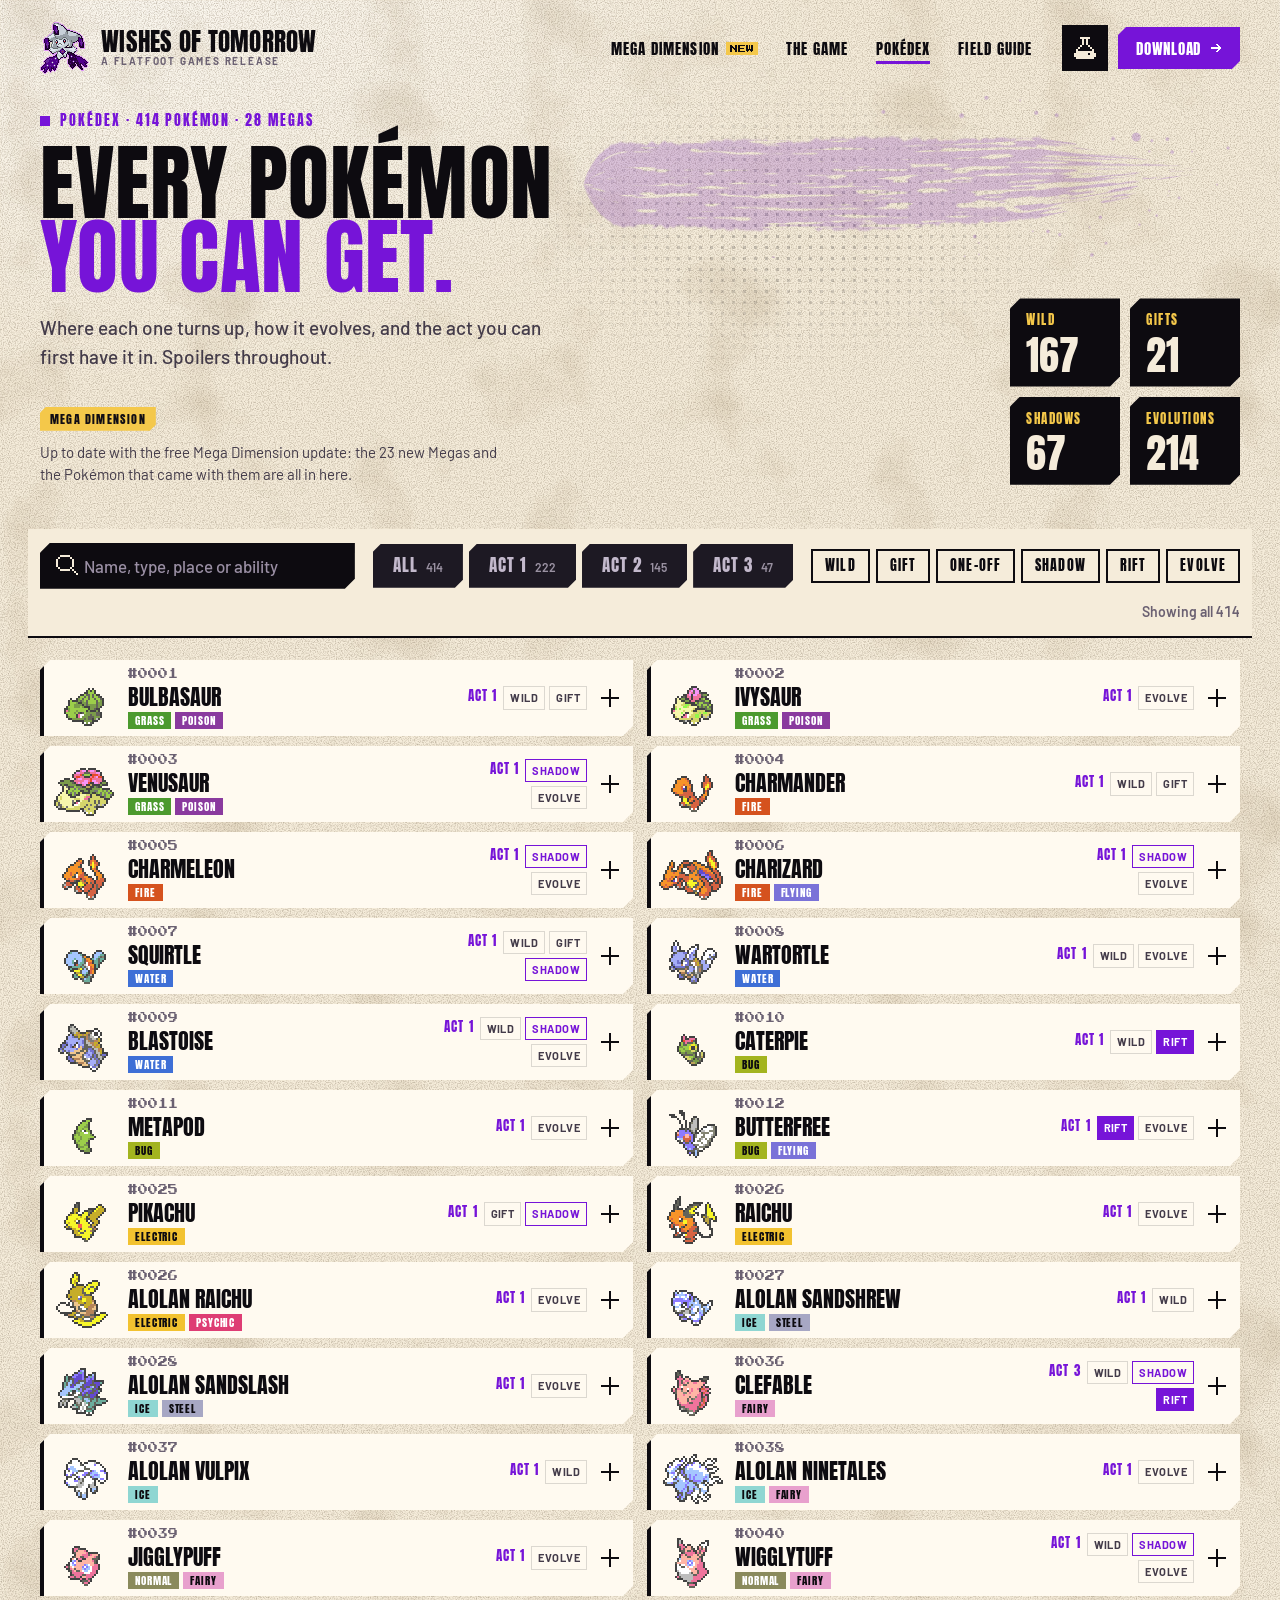
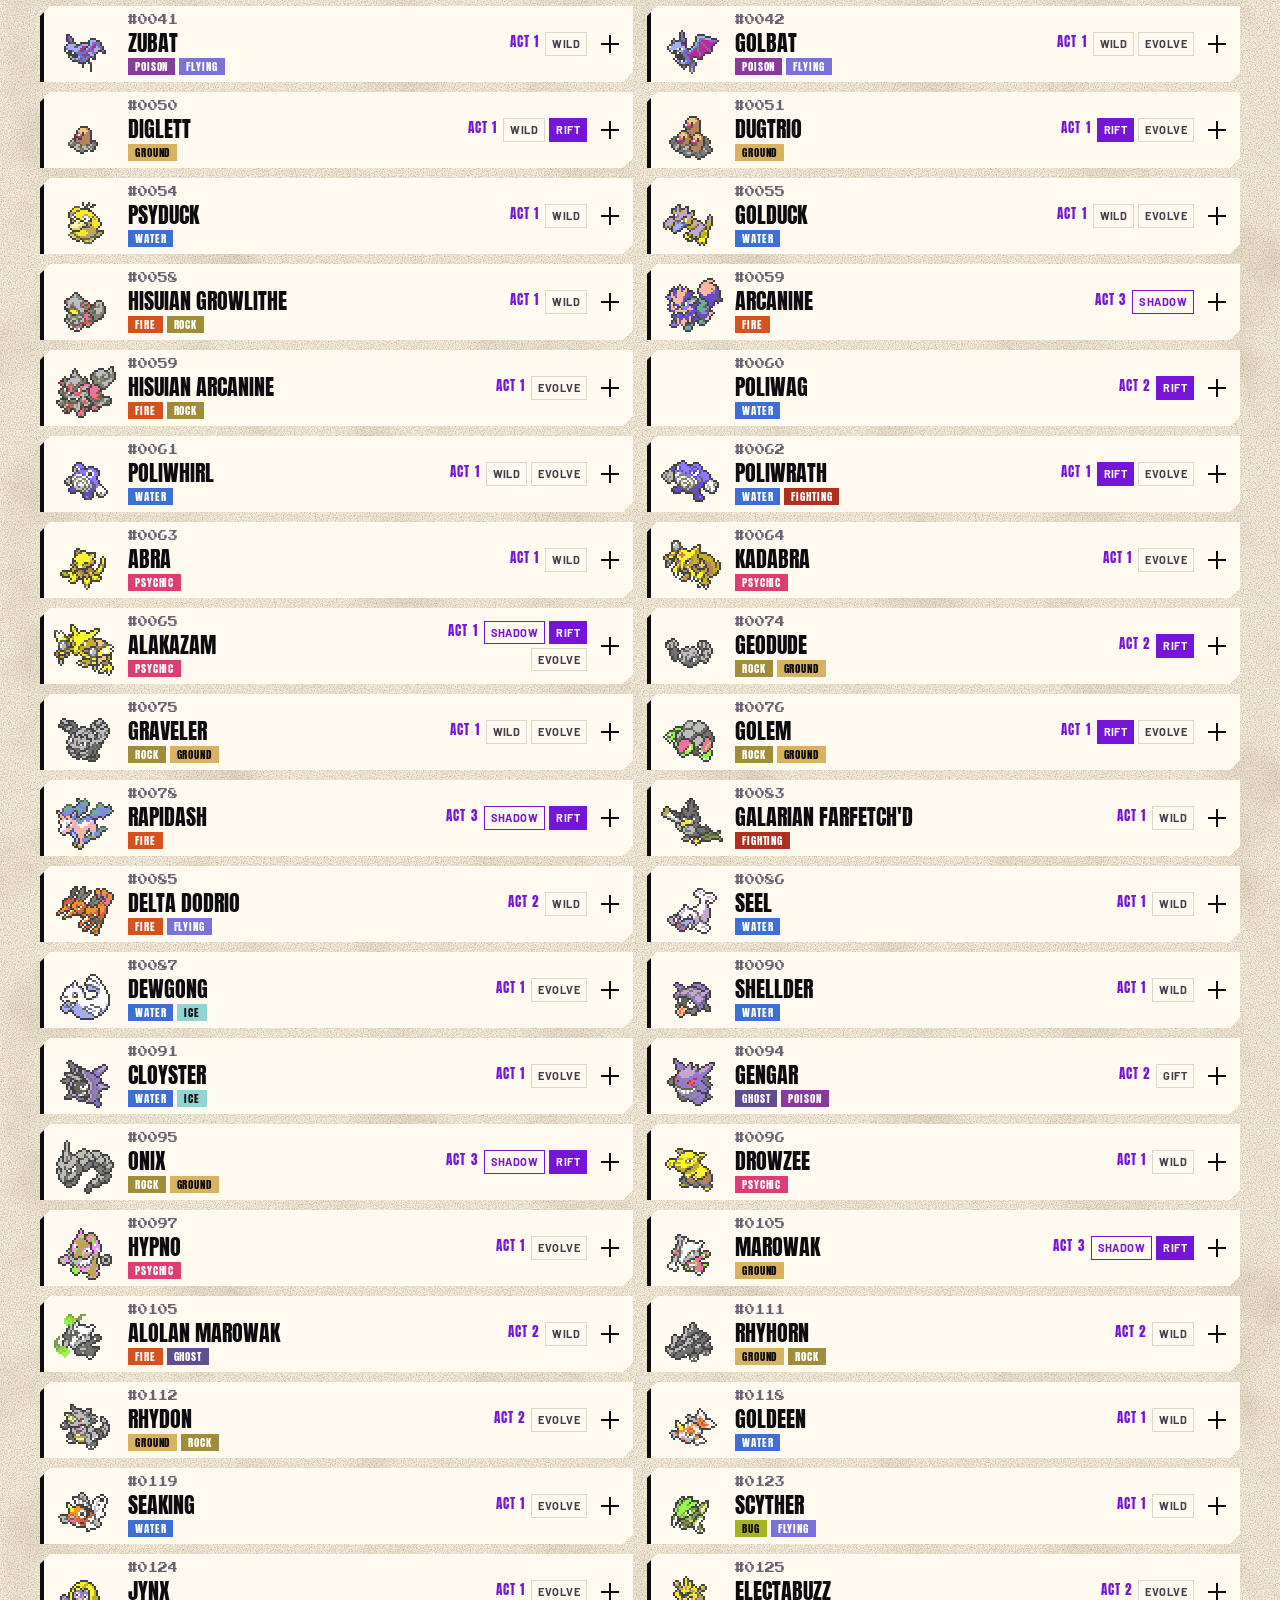
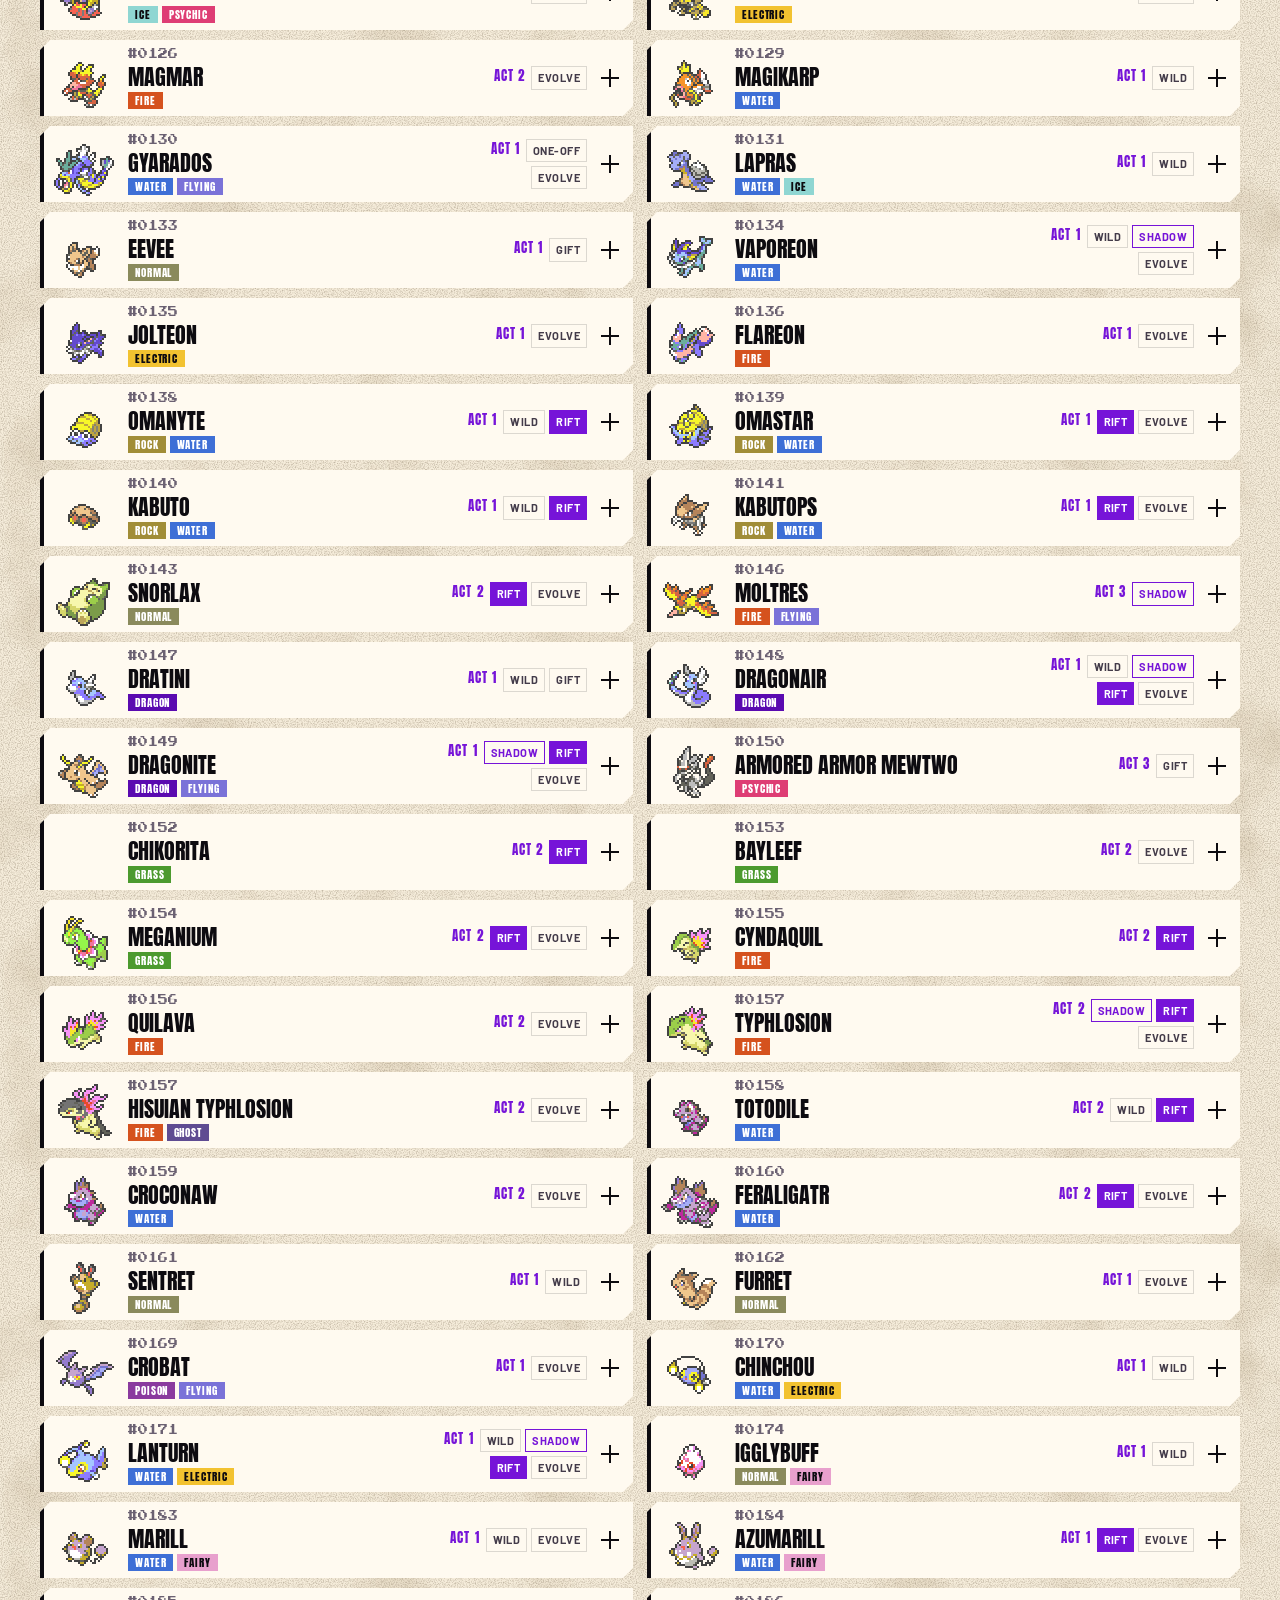
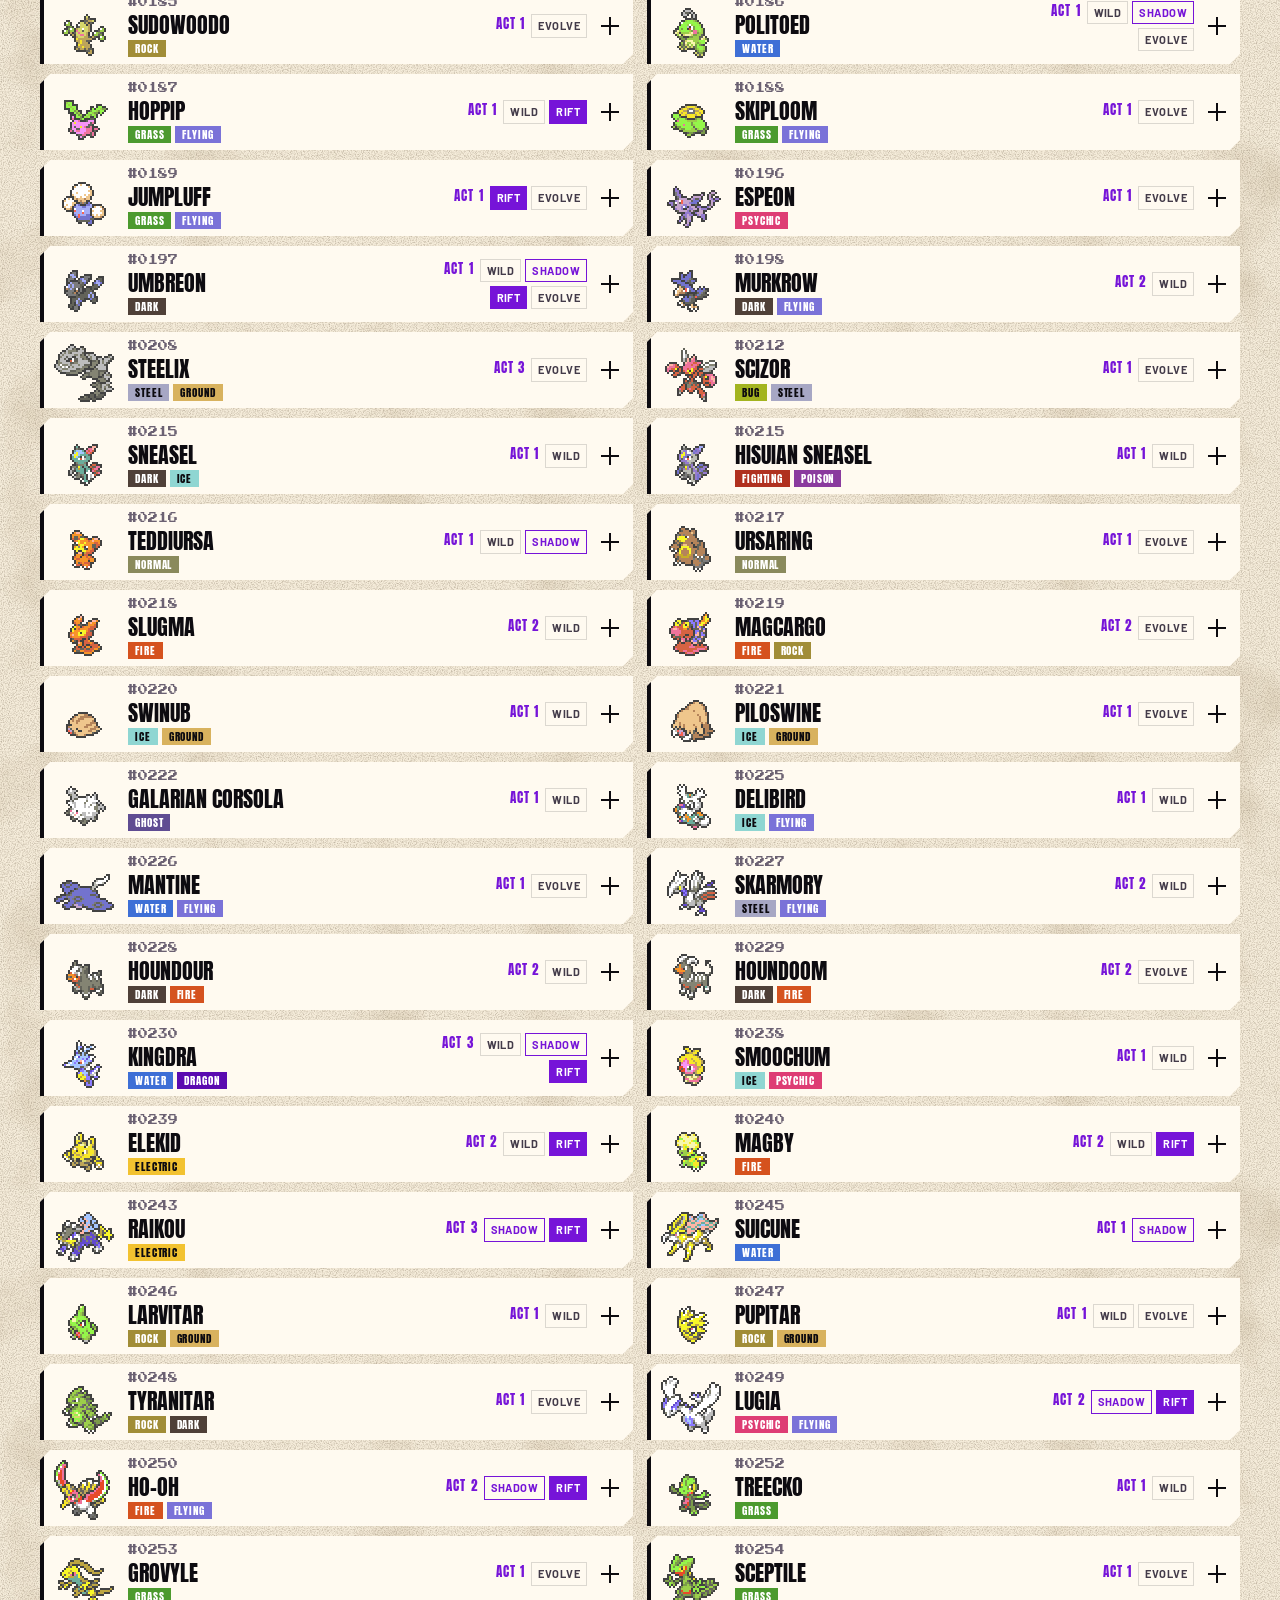
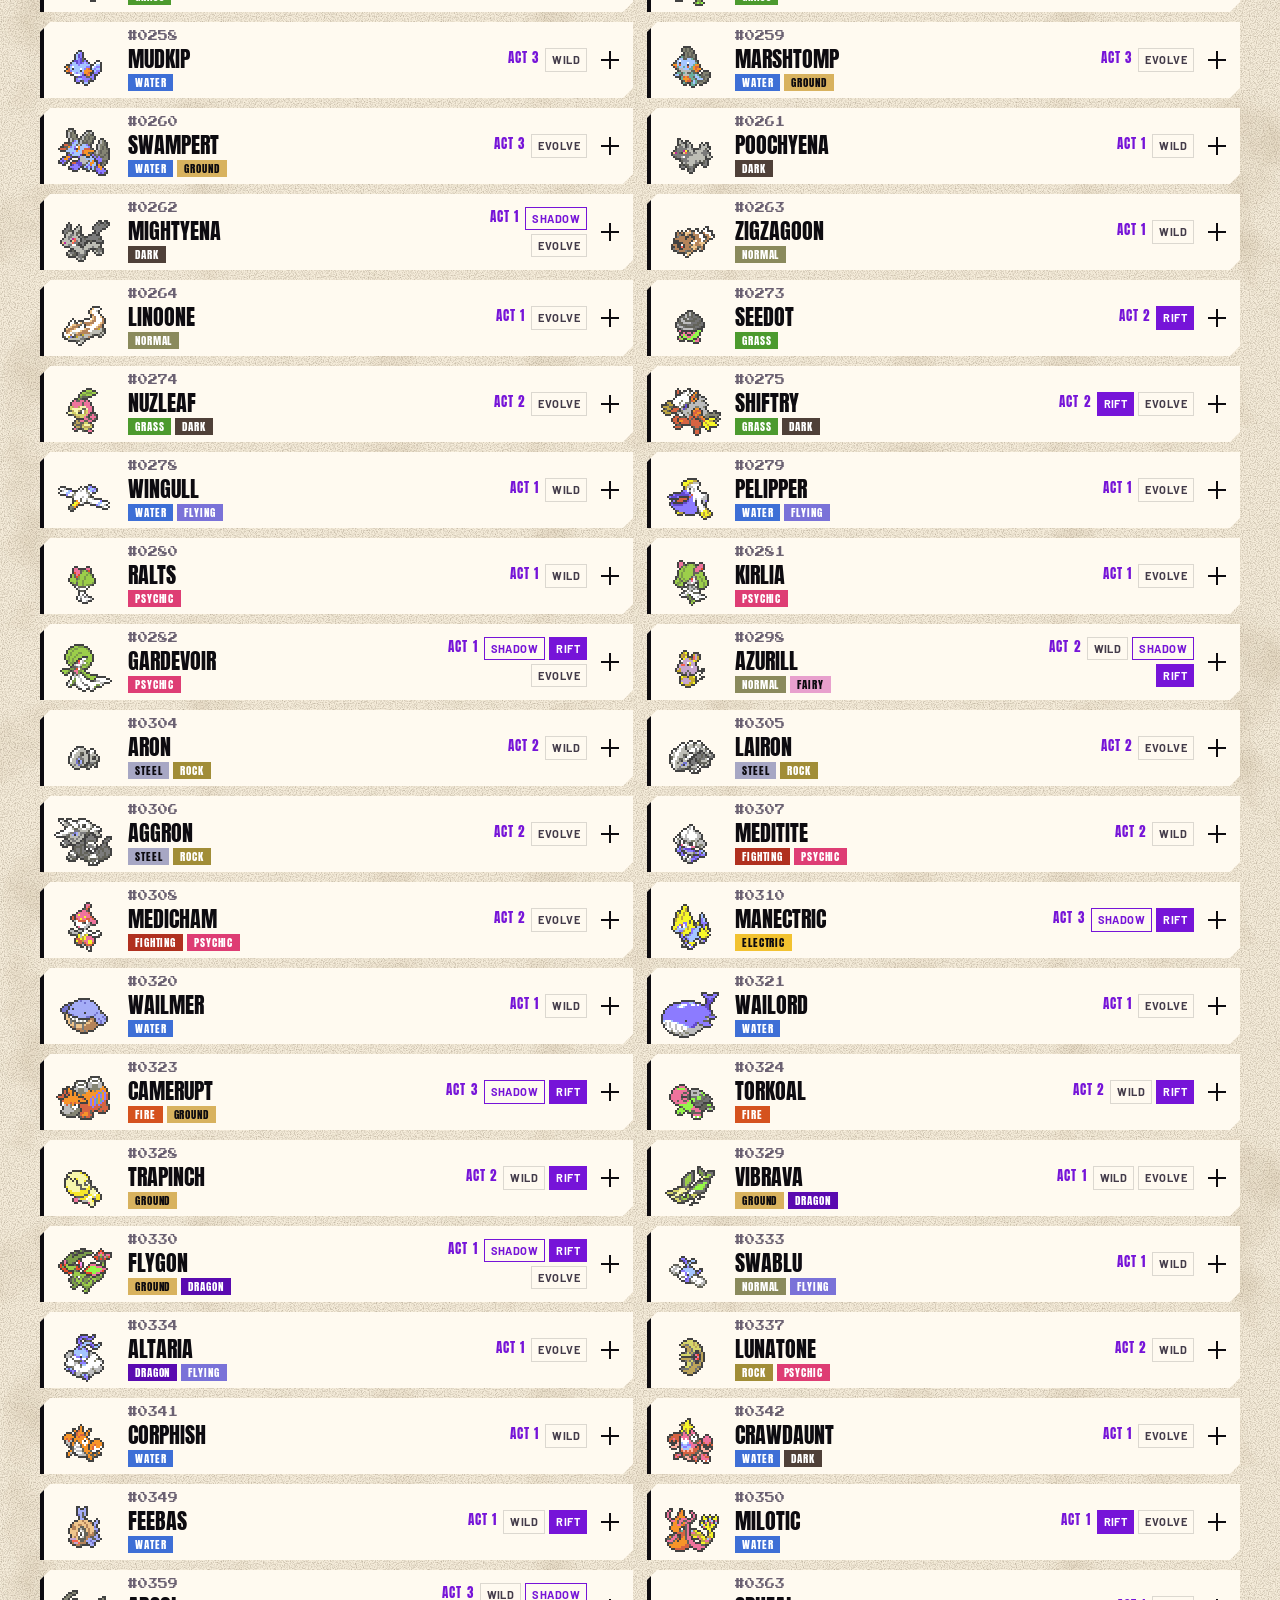
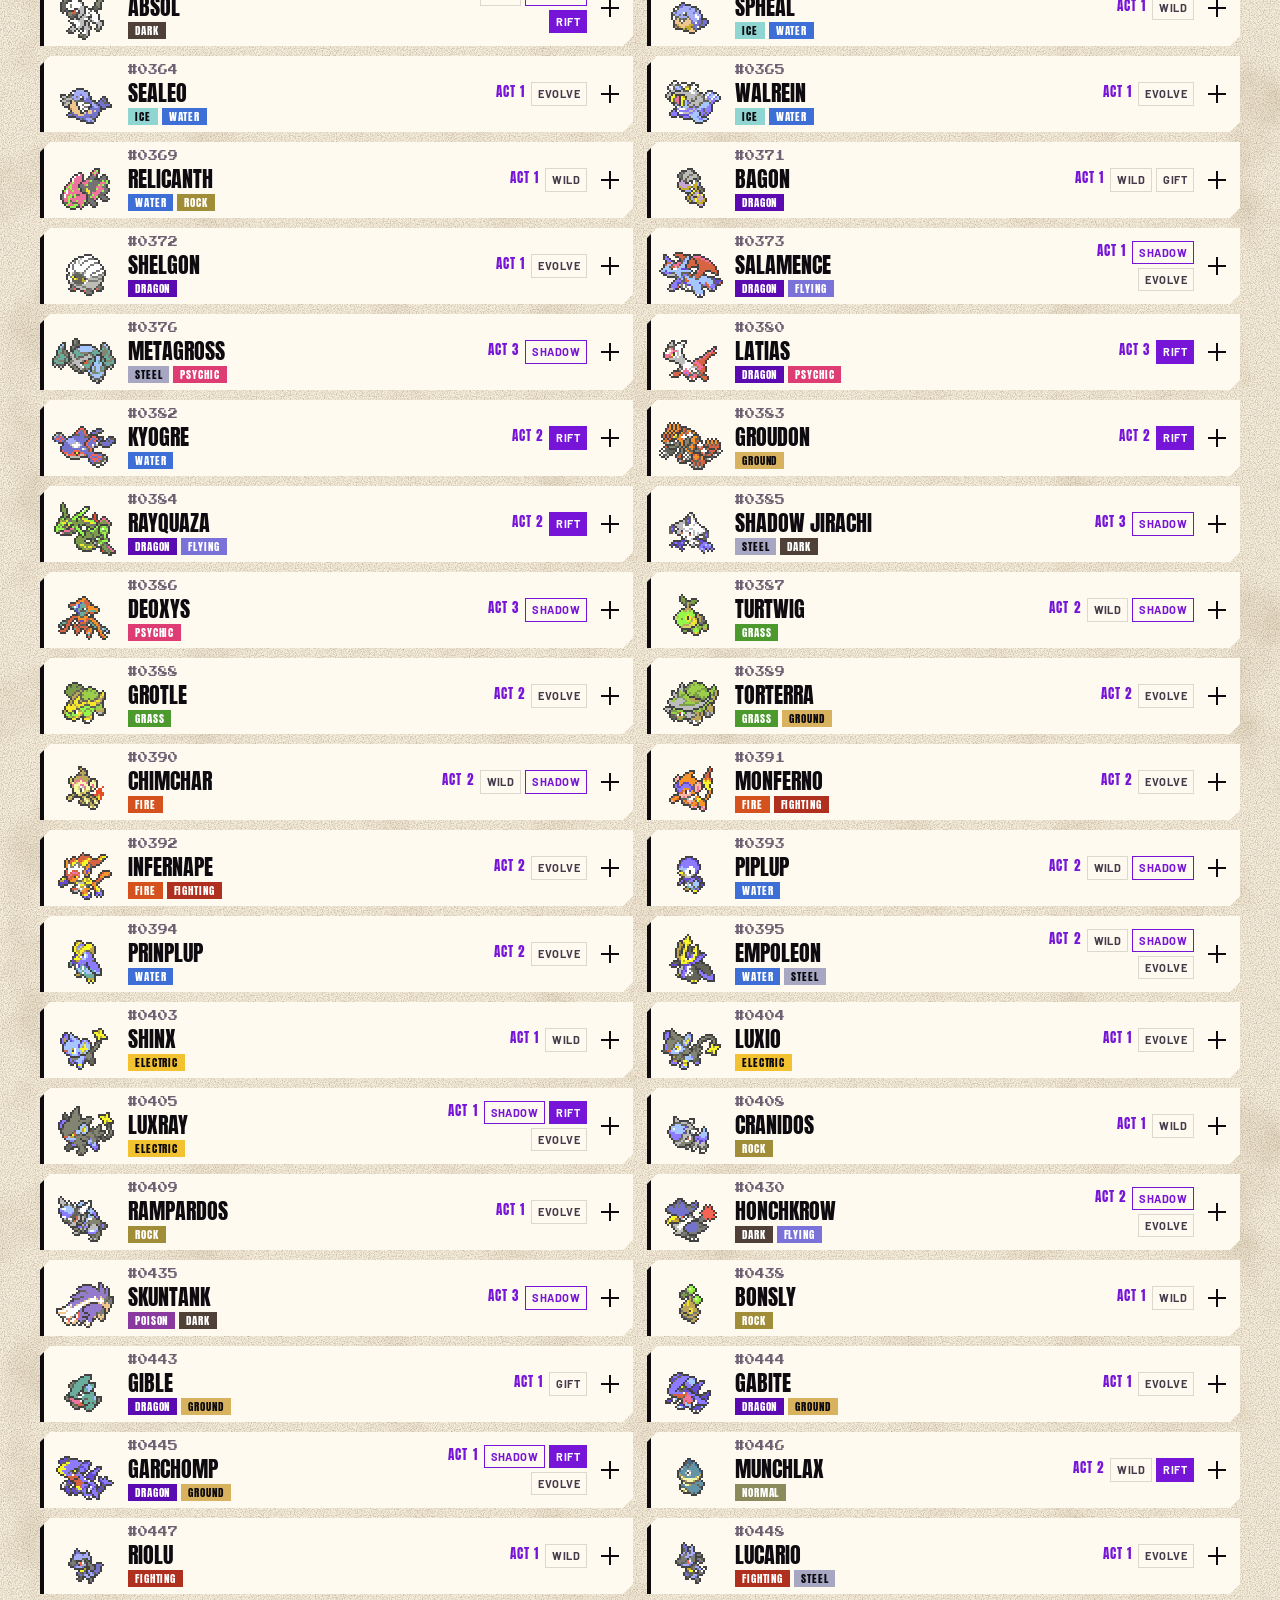
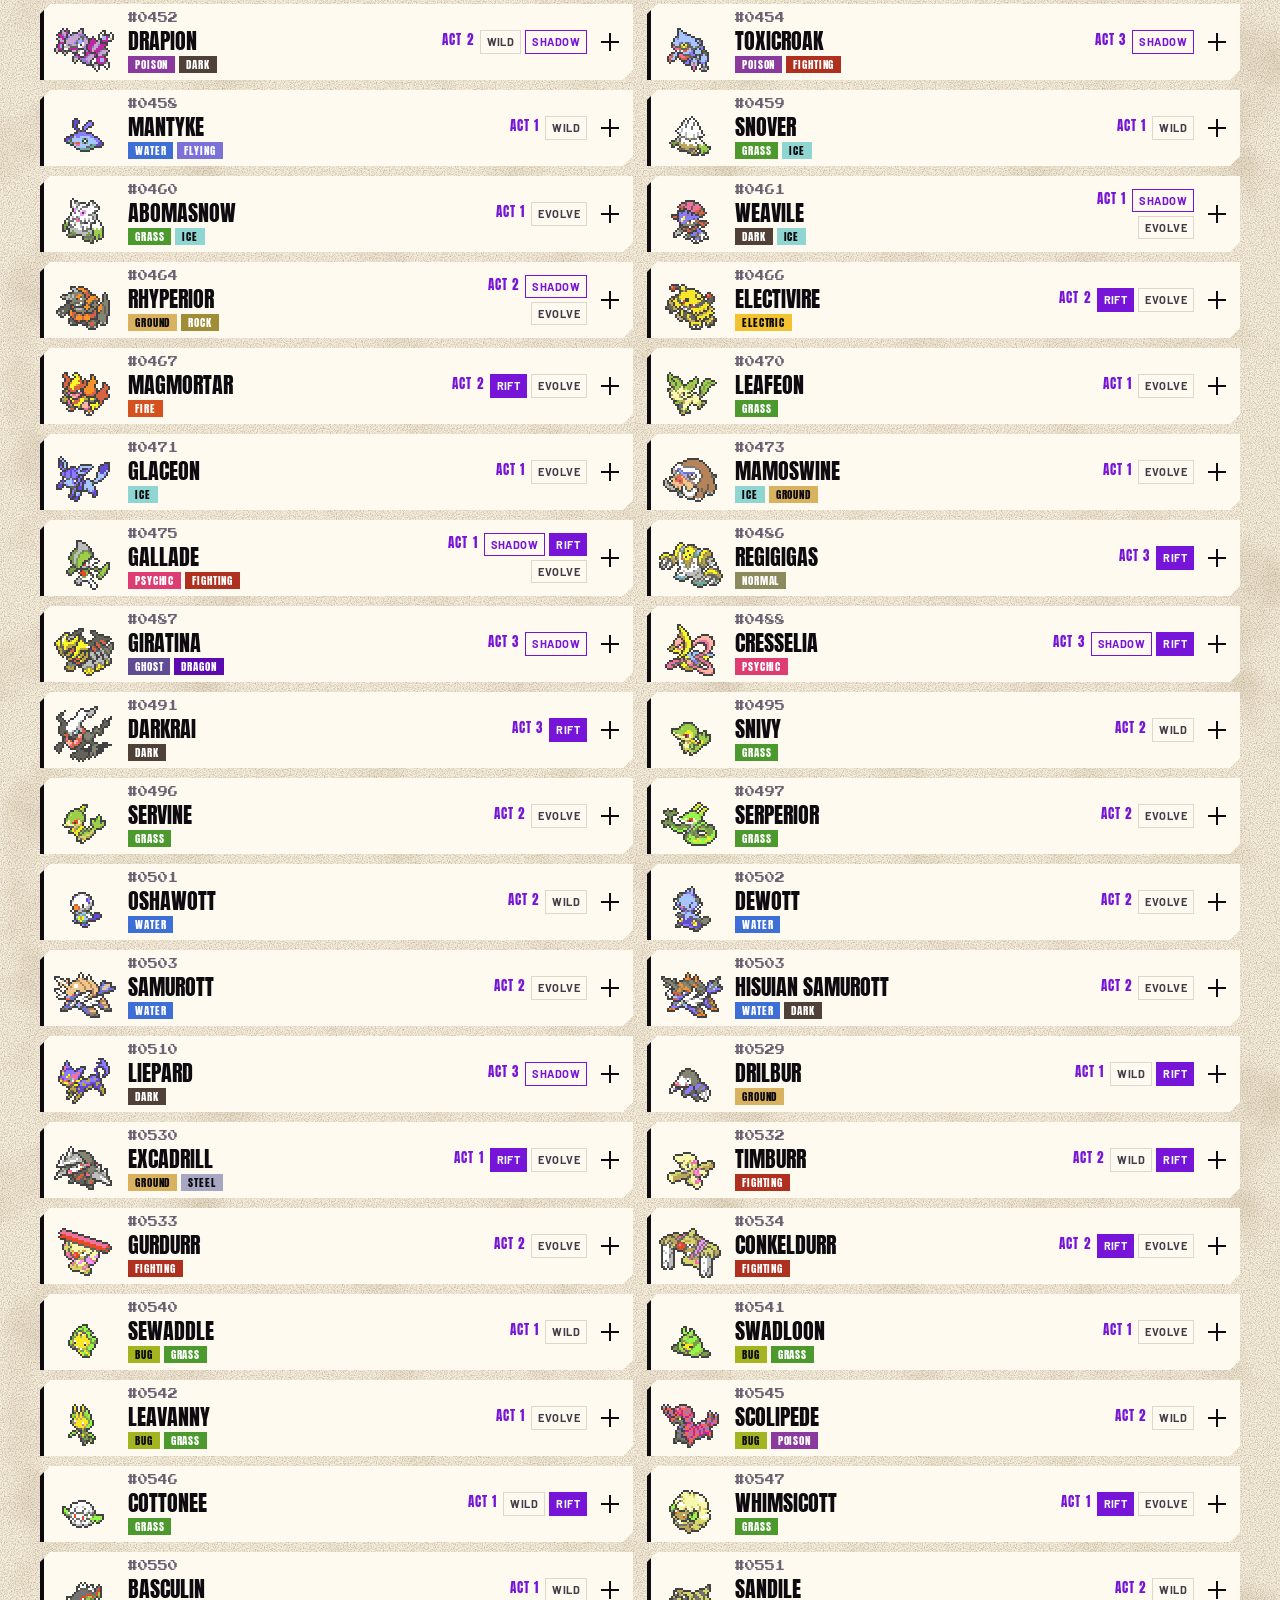
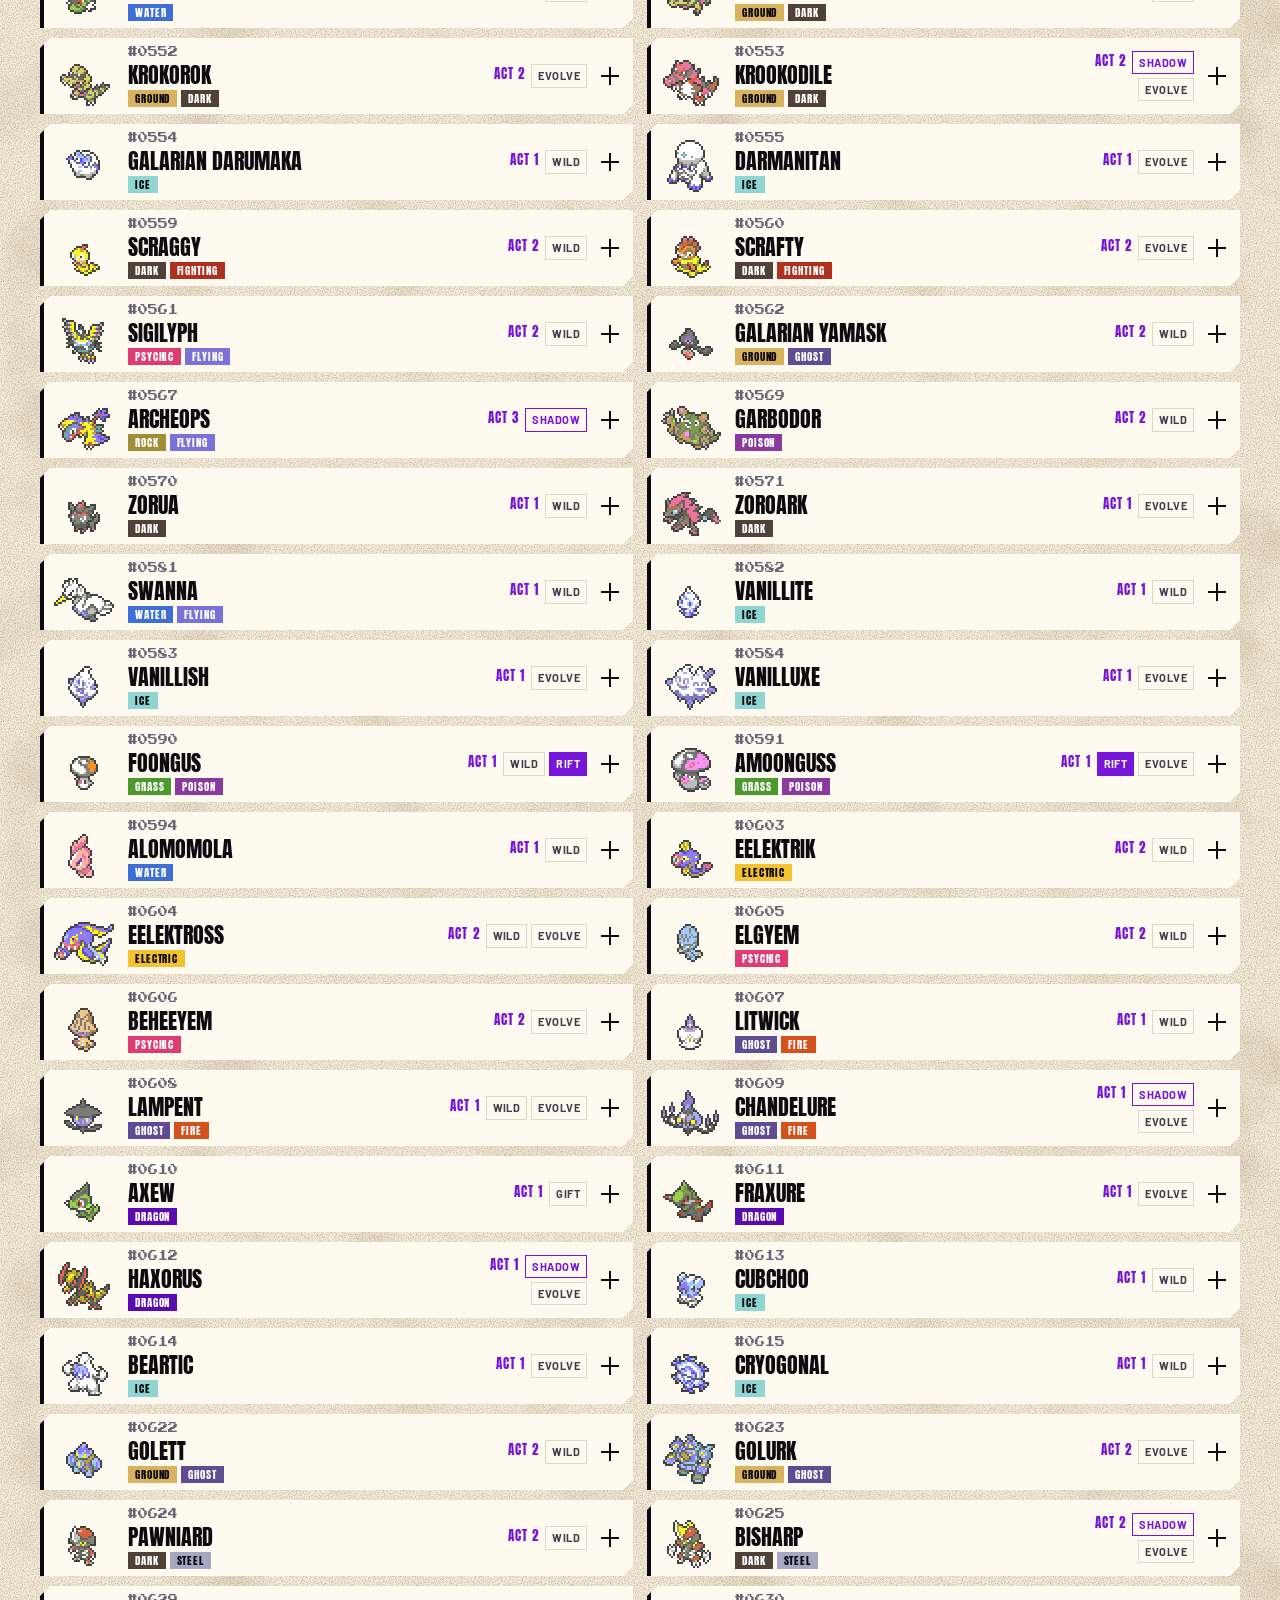
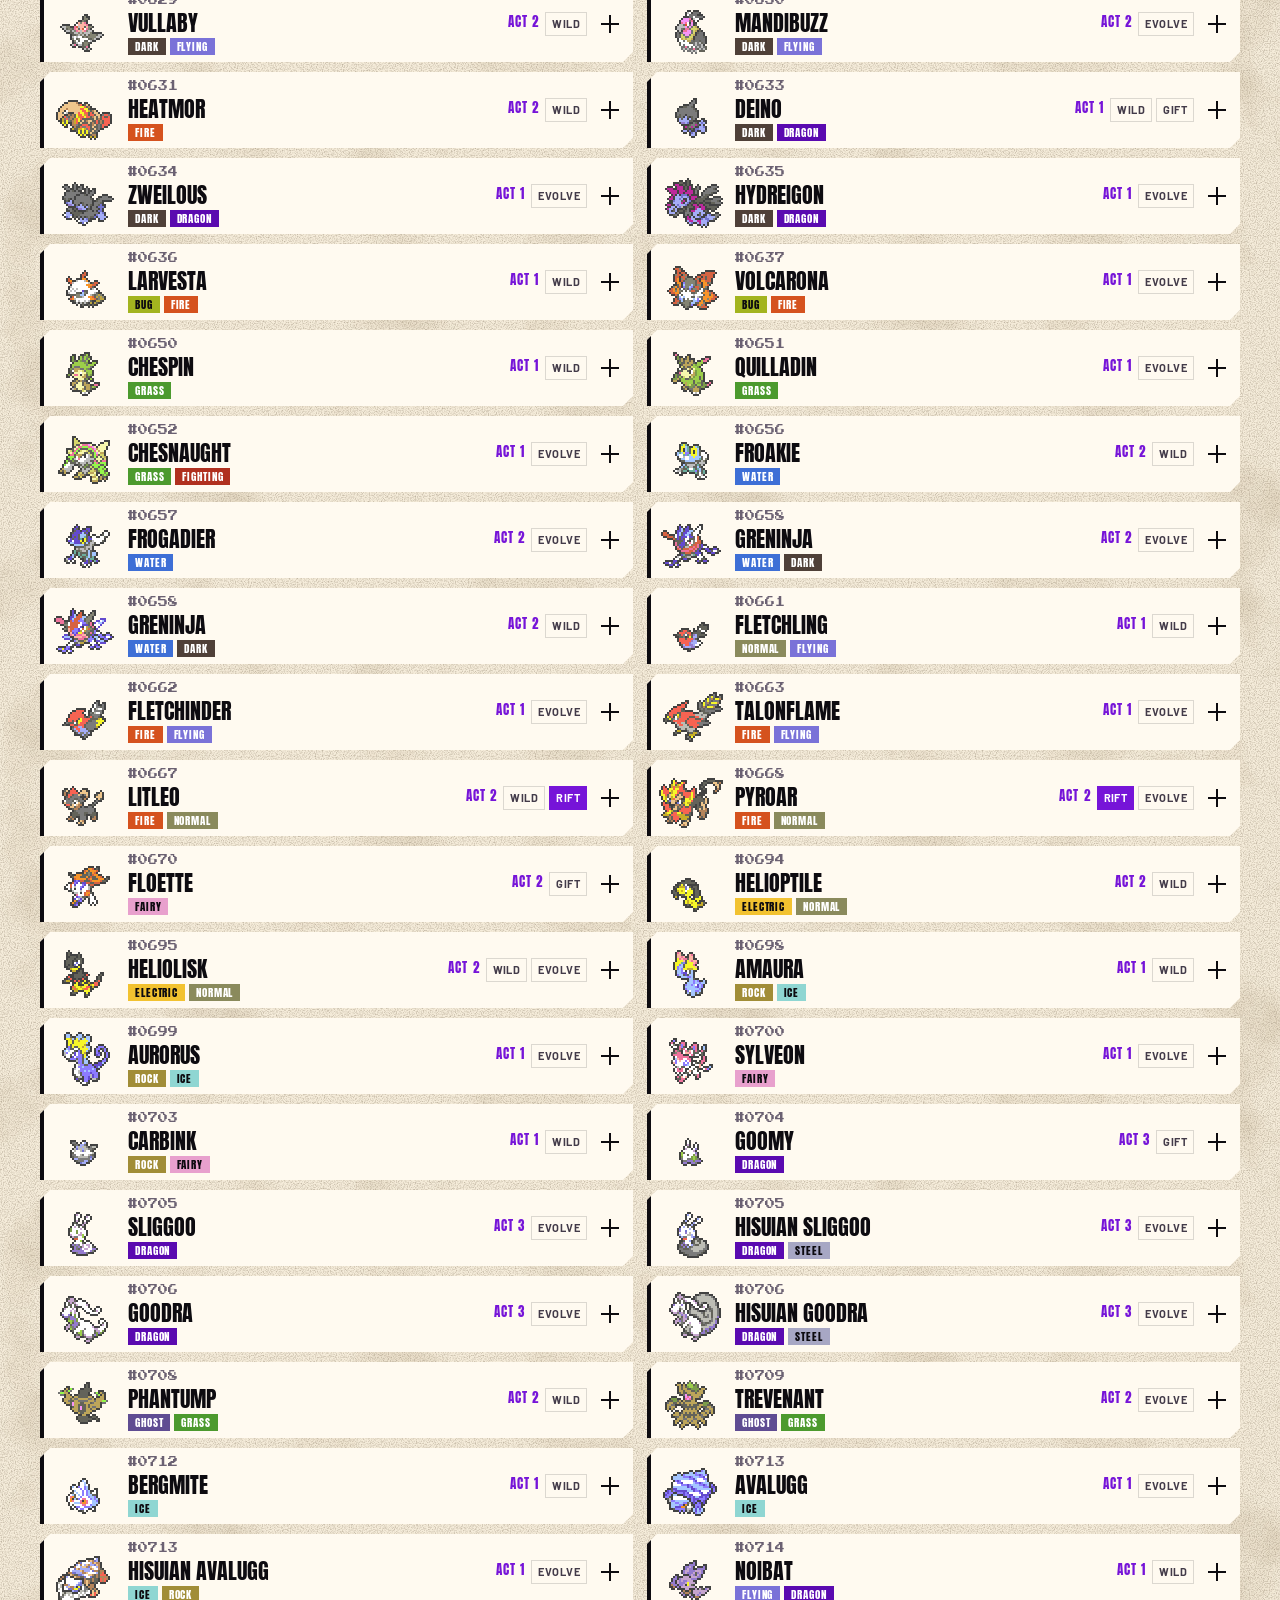
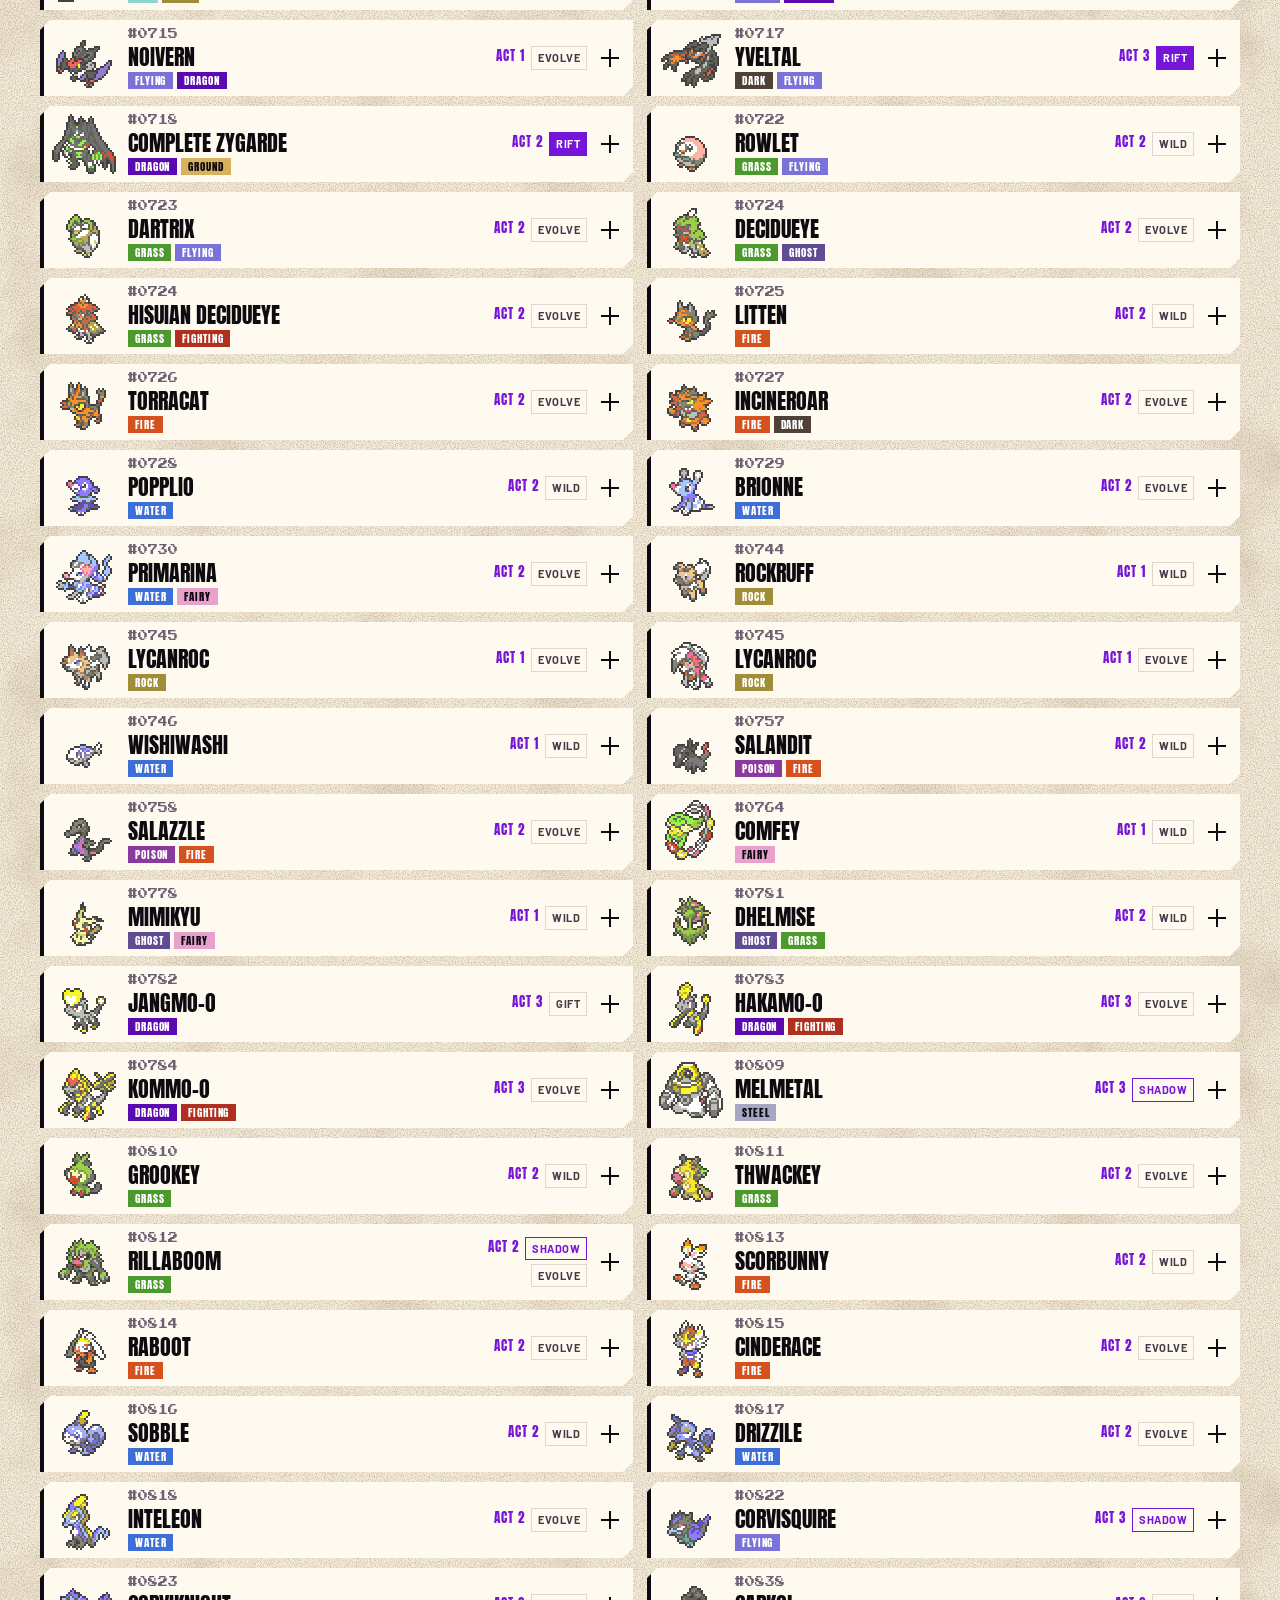
==== commit d76a3ae4: "Site: the Mega Dimension is out" ====
--- a/docs/dex.html
+++ b/docs/dex.html
@@ -4,7 +4,7 @@
 <meta charset="utf-8">
 <meta name="viewport" content="width=device-width, initial-scale=1">
 <title>Pokédex — Wishes of Tomorrow</title>
-<meta name="description" content="Every Pokémon you can get in Wishes of Tomorrow, where to find it, and how it evolves.">
+<meta name="description" content="Every Pokémon you can get in Wishes of Tomorrow, where to find it, how it evolves, and the region's Mega Evolutions.">
 <meta name="theme-color" content="#f5ecda">
 <link rel="icon" href="assets/art/battle-sprite.png" type="image/png">
 <link rel="canonical" href="https://flatfootlabs.com/dex">
@@ -12,7 +12,7 @@
 <meta property="og:site_name" content="Flatfoot Games">
 <meta property="og:url" content="https://flatfootlabs.com/dex">
 <meta property="og:title" content="Wishes of Tomorrow — Pokédex">
-<meta property="og:description" content="Every Pokémon you can get in the region, where to find it, and how it evolves.">
+<meta property="og:description" content="Every Pokémon you can get in the region, where to find it, and its 28 Mega Evolutions.">
 <meta property="og:image" content="https://flatfootlabs.com/assets/og-wishes-v2.jpg">
 <meta property="og:image:type" content="image/jpeg">
 <meta property="og:image:width" content="1280">
@@ -21,8 +21,9 @@
 <meta name="twitter:card" content="summary_large_image">
 <meta name="twitter:image" content="https://flatfootlabs.com/assets/og-wishes-v2.jpg">
 <link rel="preload" href="assets/fonts/Anton-400.woff2" as="font" type="font/woff2" crossorigin>
-<link rel="stylesheet" href="assets/wot.css?v=20261109a">
-<link rel="stylesheet" href="assets/dex.css?v=20261109a">
+<link rel="stylesheet" href="assets/wot.css?v=20261117a">
+<link rel="stylesheet" href="assets/dex.css?v=20261117a">
+<style>.ff-dex-icon { background-image: url("assets/dex/icons-md.png"); }</style>
 </head>
 <body>
 
@@ -51,16 +52,16 @@
     <span class="ff-halftone" aria-hidden="true" style="left: 38%; top: -30px; width: 620px; height: 320px;"></span>
     <img class="ff-brush" src="assets/textures/brush-swipe-violet.webp" alt="" aria-hidden="true" style="right: 2%; top: 0; width: 720px; opacity: .2;">
     <div class="ff-guidehead-copy">
-      <span class="ff-kicker">Pokédex · 411 Pokémon</span>
+      <span class="ff-kicker">Pokédex · 414 Pokémon · 28 Megas</span>
       <h1 class="ff-display ff-guidehead-title" id="dex-title">Every Pokémon <em>you can get.</em></h1>
       <p class="ff-lede">Where each one turns up, how it evolves, and the act you can first have it in. Spoilers throughout.</p>
-      <p class="ff-dex-note"><span class="ff-tag ff-tag--gold">Mega Dimension</span> <span>Up to date with the free Mega Dimension update: the Pokémon that came with it are all in here. Its Megas are a <a href="./#cards">card set</a> of their own.</span></p>
+      <p class="ff-dex-note"><span class="ff-tag ff-tag--gold">Mega Dimension</span> <span>Up to date with the free Mega Dimension update: the <a href="#megas">23 new Megas</a> and the Pokémon that came with them are all in here.</span></p>
     </div>
     <dl class="ff-dex-counts">
       <div><dt>Wild</dt><dd>167</dd></div>
       <div><dt>Gifts</dt><dd>21</dd></div>
       <div><dt>Shadows</dt><dd>67</dd></div>
-      <div><dt>Evolutions</dt><dd>211</dd></div>
+      <div><dt>Evolutions</dt><dd>214</dd></div>
     </dl>
   </section>
 
@@ -68,12 +69,12 @@
     <div class="ff-dex-controls">
       <label class="ff-dex-search"><span class="ff-sr">Search the Pokédex</span><i class="ff-i ff-i-search" aria-hidden="true"></i><input type="search" id="dex-q" placeholder="Name, type, place or ability" autocomplete="off" data-dex-q></label>
       <div class="ff-tabs" role="group" aria-label="First available in" data-dex-acts>
-        <button class="ff-tab" type="button" aria-pressed="true" data-act="all">All<small>411</small></button><button class="ff-tab" type="button" aria-pressed="false" data-act="1">Act 1<small>222</small></button><button class="ff-tab" type="button" aria-pressed="false" data-act="2">Act 2<small>139</small></button><button class="ff-tab" type="button" aria-pressed="false" data-act="3">Act 3<small>50</small></button>
+        <button class="ff-tab" type="button" aria-pressed="true" data-act="all">All<small>414</small></button><button class="ff-tab" type="button" aria-pressed="false" data-act="1">Act 1<small>222</small></button><button class="ff-tab" type="button" aria-pressed="false" data-act="2">Act 2<small>145</small></button><button class="ff-tab" type="button" aria-pressed="false" data-act="3">Act 3<small>47</small></button>
       </div>
       <div class="ff-dex-kinds" role="group" aria-label="How you get it" data-dex-kinds>
         <button type="button" aria-pressed="false" data-kind="wild">Wild</button><button type="button" aria-pressed="false" data-kind="gift">Gift</button><button type="button" aria-pressed="false" data-kind="static">One-off</button><button type="button" aria-pressed="false" data-kind="shadow">Shadow</button><button type="button" aria-pressed="false" data-kind="rift">Rift</button><button type="button" aria-pressed="false" data-kind="evolve">Evolve</button>
       </div>
-      <p class="ff-dex-count" aria-live="polite" data-dex-count>Showing all 411</p>
+      <p class="ff-dex-count" aria-live="polite" data-dex-count>Showing all 414</p>
     </div>
     <div class="ff-dex-grid" data-dex-grid>
 <details class="ff-dex-entry" id="dex-bulbasaur" data-act="1" data-src="wild gift" data-q="bulbasaur bulbasaur grass poison national park national park (annexed) overgrow chlorophyll">
@@ -112,9 +113,9 @@
 <summary><span class="ff-dex-icon" style="background-position:-512px -0px" aria-hidden="true"></span><span class="ff-dex-id"><span class="ff-dex-num">#0009</span><span class="ff-dex-name">Blastoise</span><span class="ff-dex-types"><span class="ff-dex-type" data-t="water">Water</span></span></span><span class="ff-dex-meta"><span class="ff-dex-act">Act 1</span><span class="ff-dex-src" data-k="wild">Wild</span><span class="ff-dex-src" data-k="shadow">Shadow</span><span class="ff-dex-src" data-k="evolve">Evolve</span></span><i class="ff-i ff-i-plus" aria-hidden="true"></i></summary>
 <div class="ff-dex-body"><div><h3 class="ff-dex-h">Where to get it</h3><ul class="ff-dex-where"><li><span class="ff-tag">Act 3</span><span><b>Celebi Island</b> · Good Rod · Lv 36–40 · 20%</span></li><li><span class="ff-tag">Act 3</span><span><b>Celebi Island</b> · Super Rod · Lv 38–44 · 60%</span></li><li><span class="ff-tag">Act 3</span><span><b>Shin-Tokyo</b> · Shadow · snag it · Lv 55 · Post-game patrols</span></li><li><span class="ff-tag ff-tag--paper">Evolve</span><span>From <a href="#dex-wartortle">Wartortle</a> · Level 36</span></li></ul><p class="ff-dex-mega"><i class="ff-i ff-i-sparkle" aria-hidden="true"></i><span>Mega Evolves: Mega Blastoise holding Blastoisinite</span></p><p class="ff-dex-abil"><b>Abilities</b> Torrent · Rain Dish</p></div><div class="ff-dex-stats"><div class="ff-dex-stat"><span>HP</span><span class="ff-dex-bar"><i style="width:39.5%"></i></span><b>79</b></div><div class="ff-dex-stat"><span>Atk</span><span class="ff-dex-bar"><i style="width:41.5%"></i></span><b>83</b></div><div class="ff-dex-stat"><span>Def</span><span class="ff-dex-bar"><i style="width:50.0%"></i></span><b>100</b></div><div class="ff-dex-stat"><span>SpA</span><span class="ff-dex-bar"><i style="width:42.5%"></i></span><b>85</b></div><div class="ff-dex-stat"><span>SpD</span><span class="ff-dex-bar"><i style="width:52.5%"></i></span><b>105</b></div><div class="ff-dex-stat"><span>Spe</span><span class="ff-dex-bar"><i style="width:39.0%"></i></span><b>78</b></div><div class="ff-dex-stat ff-dex-stat--total"><span>Total</span><span></span><b>530</b></div></div></div>
 </details>
-<details class="ff-dex-entry" id="dex-caterpie" data-act="1" data-src="wild" data-q="caterpie caterpie bug melting mile shield dust run away">
-<summary><span class="ff-dex-icon" style="background-position:-576px -0px" aria-hidden="true"></span><span class="ff-dex-id"><span class="ff-dex-num">#0010</span><span class="ff-dex-name">Caterpie</span><span class="ff-dex-types"><span class="ff-dex-type" data-t="bug">Bug</span></span></span><span class="ff-dex-meta"><span class="ff-dex-act">Act 1</span><span class="ff-dex-src" data-k="wild">Wild</span></span><i class="ff-i ff-i-plus" aria-hidden="true"></i></summary>
-<div class="ff-dex-body"><div><h3 class="ff-dex-h">Where to get it</h3><ul class="ff-dex-where"><li><span class="ff-tag">Act 1</span><span><b>Melting Mile</b> · Grass · Lv 4–5 · 5%</span></li></ul><p class="ff-dex-evo">Evolves into <a href="#dex-metapod">Metapod</a> (Level 7)</p><p class="ff-dex-abil"><b>Abilities</b> Shield Dust · Run Away</p></div><div class="ff-dex-stats"><div class="ff-dex-stat"><span>HP</span><span class="ff-dex-bar"><i style="width:22.5%"></i></span><b>45</b></div><div class="ff-dex-stat"><span>Atk</span><span class="ff-dex-bar"><i style="width:15.0%"></i></span><b>30</b></div><div class="ff-dex-stat"><span>Def</span><span class="ff-dex-bar"><i style="width:17.5%"></i></span><b>35</b></div><div class="ff-dex-stat"><span>SpA</span><span class="ff-dex-bar"><i style="width:10.0%"></i></span><b>20</b></div><div class="ff-dex-stat"><span>SpD</span><span class="ff-dex-bar"><i style="width:10.0%"></i></span><b>20</b></div><div class="ff-dex-stat"><span>Spe</span><span class="ff-dex-bar"><i style="width:22.5%"></i></span><b>45</b></div><div class="ff-dex-stat ff-dex-stat--total"><span>Total</span><span></span><b>195</b></div></div></div>
+<details class="ff-dex-entry" id="dex-caterpie" data-act="1" data-src="wild rift" data-q="caterpie caterpie bug mega dimension melting mile shield dust run away">
+<summary><span class="ff-dex-icon" style="background-position:-576px -0px" aria-hidden="true"></span><span class="ff-dex-id"><span class="ff-dex-num">#0010</span><span class="ff-dex-name">Caterpie</span><span class="ff-dex-types"><span class="ff-dex-type" data-t="bug">Bug</span></span></span><span class="ff-dex-meta"><span class="ff-dex-act">Act 1</span><span class="ff-dex-src" data-k="wild">Wild</span><span class="ff-dex-src" data-k="rift">Rift</span></span><i class="ff-i ff-i-plus" aria-hidden="true"></i></summary>
+<div class="ff-dex-body"><div><h3 class="ff-dex-h">Where to get it</h3><ul class="ff-dex-where"><li><span class="ff-tag">Act 1</span><span><b>Melting Mile</b> · Grass · Lv 4–5 · 5%</span></li><li><span class="ff-tag">Act 2</span><span><b>Mega Dimension</b> · Wild in a rift · about half your best level · 6%</span></li></ul><p class="ff-dex-evo">Evolves into <a href="#dex-metapod">Metapod</a> (Level 7)</p><p class="ff-dex-abil"><b>Abilities</b> Shield Dust · Run Away</p></div><div class="ff-dex-stats"><div class="ff-dex-stat"><span>HP</span><span class="ff-dex-bar"><i style="width:22.5%"></i></span><b>45</b></div><div class="ff-dex-stat"><span>Atk</span><span class="ff-dex-bar"><i style="width:15.0%"></i></span><b>30</b></div><div class="ff-dex-stat"><span>Def</span><span class="ff-dex-bar"><i style="width:17.5%"></i></span><b>35</b></div><div class="ff-dex-stat"><span>SpA</span><span class="ff-dex-bar"><i style="width:10.0%"></i></span><b>20</b></div><div class="ff-dex-stat"><span>SpD</span><span class="ff-dex-bar"><i style="width:10.0%"></i></span><b>20</b></div><div class="ff-dex-stat"><span>Spe</span><span class="ff-dex-bar"><i style="width:22.5%"></i></span><b>45</b></div><div class="ff-dex-stat ff-dex-stat--total"><span>Total</span><span></span><b>195</b></div></div></div>
 </details>
 <details class="ff-dex-entry" id="dex-metapod" data-act="1" data-src="evolve" data-q="metapod metapod bug  shed skin">
 <summary><span class="ff-dex-icon" style="background-position:-640px -0px" aria-hidden="true"></span><span class="ff-dex-id"><span class="ff-dex-num">#0011</span><span class="ff-dex-name">Metapod</span><span class="ff-dex-types"><span class="ff-dex-type" data-t="bug">Bug</span></span></span><span class="ff-dex-meta"><span class="ff-dex-act">Act 1</span><span class="ff-dex-src" data-k="evolve">Evolve</span></span><i class="ff-i ff-i-plus" aria-hidden="true"></i></summary>
@@ -122,7 +123,7 @@
 </details>
 <details class="ff-dex-entry" id="dex-butterfree" data-act="1" data-src="rift evolve" data-q="butterfree butterfree bug flying mega dimension compound eyes tinted lens">
 <summary><span class="ff-dex-icon" style="background-position:-704px -0px" aria-hidden="true"></span><span class="ff-dex-id"><span class="ff-dex-num">#0012</span><span class="ff-dex-name">Butterfree</span><span class="ff-dex-types"><span class="ff-dex-type" data-t="bug">Bug</span><span class="ff-dex-type" data-t="flying">Flying</span></span></span><span class="ff-dex-meta"><span class="ff-dex-act">Act 1</span><span class="ff-dex-src" data-k="rift">Rift</span><span class="ff-dex-src" data-k="evolve">Evolve</span></span><i class="ff-i ff-i-plus" aria-hidden="true"></i></summary>
-<div class="ff-dex-body"><div><h3 class="ff-dex-h">Where to get it</h3><ul class="ff-dex-where"><li><span class="ff-tag">Act 2</span><span><b>Mega Dimension</b> · Rogue Mega · catch it holding its Butterfrite · at your best level, 30+</span></li><li><span class="ff-tag ff-tag--paper">Evolve</span><span>From <a href="#dex-metapod">Metapod</a> · Level 10</span></li></ul><p class="ff-dex-abil"><b>Abilities</b> Compound Eyes · Tinted Lens</p></div><div class="ff-dex-stats"><div class="ff-dex-stat"><span>HP</span><span class="ff-dex-bar"><i style="width:30.0%"></i></span><b>60</b></div><div class="ff-dex-stat"><span>Atk</span><span class="ff-dex-bar"><i style="width:22.5%"></i></span><b>45</b></div><div class="ff-dex-stat"><span>Def</span><span class="ff-dex-bar"><i style="width:25.0%"></i></span><b>50</b></div><div class="ff-dex-stat"><span>SpA</span><span class="ff-dex-bar"><i style="width:45.0%"></i></span><b>90</b></div><div class="ff-dex-stat"><span>SpD</span><span class="ff-dex-bar"><i style="width:40.0%"></i></span><b>80</b></div><div class="ff-dex-stat"><span>Spe</span><span class="ff-dex-bar"><i style="width:35.0%"></i></span><b>70</b></div><div class="ff-dex-stat ff-dex-stat--total"><span>Total</span><span></span><b>395</b></div></div></div>
+<div class="ff-dex-body"><div><h3 class="ff-dex-h">Where to get it</h3><ul class="ff-dex-where"><li><span class="ff-tag">Act 2</span><span><b>Mega Dimension</b> · Rogue Mega · catch it holding its Butterfrite · at your best level, 30+</span></li><li><span class="ff-tag ff-tag--paper">Evolve</span><span>From <a href="#dex-metapod">Metapod</a> · Level 10</span></li></ul><p class="ff-dex-mega"><i class="ff-i ff-i-sparkle" aria-hidden="true"></i><span>Mega Evolves: <a href="#mega-butterfree-mega">Mega Butterfree</a> holding Butterfrite</span></p><p class="ff-dex-abil"><b>Abilities</b> Compound Eyes · Tinted Lens</p></div><div class="ff-dex-stats"><div class="ff-dex-stat"><span>HP</span><span class="ff-dex-bar"><i style="width:30.0%"></i></span><b>60</b></div><div class="ff-dex-stat"><span>Atk</span><span class="ff-dex-bar"><i style="width:22.5%"></i></span><b>45</b></div><div class="ff-dex-stat"><span>Def</span><span class="ff-dex-bar"><i style="width:25.0%"></i></span><b>50</b></div><div class="ff-dex-stat"><span>SpA</span><span class="ff-dex-bar"><i style="width:45.0%"></i></span><b>90</b></div><div class="ff-dex-stat"><span>SpD</span><span class="ff-dex-bar"><i style="width:40.0%"></i></span><b>80</b></div><div class="ff-dex-stat"><span>Spe</span><span class="ff-dex-bar"><i style="width:35.0%"></i></span><b>70</b></div><div class="ff-dex-stat ff-dex-stat--total"><span>Total</span><span></span><b>395</b></div></div></div>
 </details>
 <details class="ff-dex-entry" id="dex-pikachu" data-act="1" data-src="gift shadow" data-q="pikachu pikachu electric melting mile shin-tokyo static lightning rod">
 <summary><span class="ff-dex-icon" style="background-position:-768px -0px" aria-hidden="true"></span><span class="ff-dex-id"><span class="ff-dex-num">#0025</span><span class="ff-dex-name">Pikachu</span><span class="ff-dex-types"><span class="ff-dex-type" data-t="electric">Electric</span></span></span><span class="ff-dex-meta"><span class="ff-dex-act">Act 1</span><span class="ff-dex-src" data-k="gift">Gift</span><span class="ff-dex-src" data-k="shadow">Shadow</span></span><i class="ff-i ff-i-plus" aria-hidden="true"></i></summary>
@@ -172,13 +173,13 @@
 <summary><span class="ff-dex-icon" style="background-position:-192px -64px" aria-hidden="true"></span><span class="ff-dex-id"><span class="ff-dex-num">#0042</span><span class="ff-dex-name">Golbat</span><span class="ff-dex-types"><span class="ff-dex-type" data-t="poison">Poison</span><span class="ff-dex-type" data-t="flying">Flying</span></span></span><span class="ff-dex-meta"><span class="ff-dex-act">Act 1</span><span class="ff-dex-src" data-k="wild">Wild</span><span class="ff-dex-src" data-k="evolve">Evolve</span></span><i class="ff-i ff-i-plus" aria-hidden="true"></i></summary>
 <div class="ff-dex-body"><div><h3 class="ff-dex-h">Where to get it</h3><ul class="ff-dex-where"><li><span class="ff-tag">Act 1</span><span><b>Munen Tunnel</b> · Grass · Lv 15–18 · 10%</span></li><li><span class="ff-tag ff-tag--paper">Evolve</span><span>From <a href="#dex-zubat">Zubat</a> · Level 22</span></li></ul><p class="ff-dex-evo">Evolves into <a href="#dex-crobat">Crobat</a> (Level up (high friendship))</p><p class="ff-dex-abil"><b>Abilities</b> Inner Focus · Infiltrator</p></div><div class="ff-dex-stats"><div class="ff-dex-stat"><span>HP</span><span class="ff-dex-bar"><i style="width:37.5%"></i></span><b>75</b></div><div class="ff-dex-stat"><span>Atk</span><span class="ff-dex-bar"><i style="width:40.0%"></i></span><b>80</b></div><div class="ff-dex-stat"><span>Def</span><span class="ff-dex-bar"><i style="width:35.0%"></i></span><b>70</b></div><div class="ff-dex-stat"><span>SpA</span><span class="ff-dex-bar"><i style="width:32.5%"></i></span><b>65</b></div><div class="ff-dex-stat"><span>SpD</span><span class="ff-dex-bar"><i style="width:37.5%"></i></span><b>75</b></div><div class="ff-dex-stat"><span>Spe</span><span class="ff-dex-bar"><i style="width:45.0%"></i></span><b>90</b></div><div class="ff-dex-stat ff-dex-stat--total"><span>Total</span><span></span><b>455</b></div></div></div>
 </details>
-<details class="ff-dex-entry" id="dex-diglett" data-act="1" data-src="wild" data-q="diglett diglett ground munen tunnel sand veil arena trap sand force">
-<summary><span class="ff-dex-icon" style="background-position:-256px -64px" aria-hidden="true"></span><span class="ff-dex-id"><span class="ff-dex-num">#0050</span><span class="ff-dex-name">Diglett</span><span class="ff-dex-types"><span class="ff-dex-type" data-t="ground">Ground</span></span></span><span class="ff-dex-meta"><span class="ff-dex-act">Act 1</span><span class="ff-dex-src" data-k="wild">Wild</span></span><i class="ff-i ff-i-plus" aria-hidden="true"></i></summary>
-<div class="ff-dex-body"><div><h3 class="ff-dex-h">Where to get it</h3><ul class="ff-dex-where"><li><span class="ff-tag">Act 1</span><span><b>Munen Tunnel</b> · Grass · Lv 8–15 · 20%</span></li></ul><p class="ff-dex-evo">Evolves into <a href="#dex-dugtrio">Dugtrio</a> (Level 26)</p><p class="ff-dex-abil"><b>Abilities</b> Sand Veil · Arena Trap · Sand Force</p></div><div class="ff-dex-stats"><div class="ff-dex-stat"><span>HP</span><span class="ff-dex-bar"><i style="width:5.0%"></i></span><b>10</b></div><div class="ff-dex-stat"><span>Atk</span><span class="ff-dex-bar"><i style="width:27.5%"></i></span><b>55</b></div><div class="ff-dex-stat"><span>Def</span><span class="ff-dex-bar"><i style="width:12.5%"></i></span><b>25</b></div><div class="ff-dex-stat"><span>SpA</span><span class="ff-dex-bar"><i style="width:17.5%"></i></span><b>35</b></div><div class="ff-dex-stat"><span>SpD</span><span class="ff-dex-bar"><i style="width:22.5%"></i></span><b>45</b></div><div class="ff-dex-stat"><span>Spe</span><span class="ff-dex-bar"><i style="width:47.5%"></i></span><b>95</b></div><div class="ff-dex-stat ff-dex-stat--total"><span>Total</span><span></span><b>265</b></div></div></div>
+<details class="ff-dex-entry" id="dex-diglett" data-act="1" data-src="wild rift" data-q="diglett diglett ground mega dimension munen tunnel sand veil arena trap sand force">
+<summary><span class="ff-dex-icon" style="background-position:-256px -64px" aria-hidden="true"></span><span class="ff-dex-id"><span class="ff-dex-num">#0050</span><span class="ff-dex-name">Diglett</span><span class="ff-dex-types"><span class="ff-dex-type" data-t="ground">Ground</span></span></span><span class="ff-dex-meta"><span class="ff-dex-act">Act 1</span><span class="ff-dex-src" data-k="wild">Wild</span><span class="ff-dex-src" data-k="rift">Rift</span></span><i class="ff-i ff-i-plus" aria-hidden="true"></i></summary>
+<div class="ff-dex-body"><div><h3 class="ff-dex-h">Where to get it</h3><ul class="ff-dex-where"><li><span class="ff-tag">Act 1</span><span><b>Munen Tunnel</b> · Grass · Lv 8–15 · 20%</span></li><li><span class="ff-tag">Act 2</span><span><b>Mega Dimension</b> · Wild in a rift · about half your best level · 6%</span></li></ul><p class="ff-dex-evo">Evolves into <a href="#dex-dugtrio">Dugtrio</a> (Level 26)</p><p class="ff-dex-abil"><b>Abilities</b> Sand Veil · Arena Trap · Sand Force</p></div><div class="ff-dex-stats"><div class="ff-dex-stat"><span>HP</span><span class="ff-dex-bar"><i style="width:5.0%"></i></span><b>10</b></div><div class="ff-dex-stat"><span>Atk</span><span class="ff-dex-bar"><i style="width:27.5%"></i></span><b>55</b></div><div class="ff-dex-stat"><span>Def</span><span class="ff-dex-bar"><i style="width:12.5%"></i></span><b>25</b></div><div class="ff-dex-stat"><span>SpA</span><span class="ff-dex-bar"><i style="width:17.5%"></i></span><b>35</b></div><div class="ff-dex-stat"><span>SpD</span><span class="ff-dex-bar"><i style="width:22.5%"></i></span><b>45</b></div><div class="ff-dex-stat"><span>Spe</span><span class="ff-dex-bar"><i style="width:47.5%"></i></span><b>95</b></div><div class="ff-dex-stat ff-dex-stat--total"><span>Total</span><span></span><b>265</b></div></div></div>
 </details>
 <details class="ff-dex-entry" id="dex-dugtrio" data-act="1" data-src="rift evolve" data-q="dugtrio dugtrio ground mega dimension sand veil arena trap sand force">
 <summary><span class="ff-dex-icon" style="background-position:-320px -64px" aria-hidden="true"></span><span class="ff-dex-id"><span class="ff-dex-num">#0051</span><span class="ff-dex-name">Dugtrio</span><span class="ff-dex-types"><span class="ff-dex-type" data-t="ground">Ground</span></span></span><span class="ff-dex-meta"><span class="ff-dex-act">Act 1</span><span class="ff-dex-src" data-k="rift">Rift</span><span class="ff-dex-src" data-k="evolve">Evolve</span></span><i class="ff-i ff-i-plus" aria-hidden="true"></i></summary>
-<div class="ff-dex-body"><div><h3 class="ff-dex-h">Where to get it</h3><ul class="ff-dex-where"><li><span class="ff-tag">Act 2</span><span><b>Mega Dimension</b> · Rogue Mega · catch it holding its Dugtrionite · at your best level, 30+</span></li><li><span class="ff-tag ff-tag--paper">Evolve</span><span>From <a href="#dex-diglett">Diglett</a> · Level 26</span></li></ul><p class="ff-dex-abil"><b>Abilities</b> Sand Veil · Arena Trap · Sand Force</p></div><div class="ff-dex-stats"><div class="ff-dex-stat"><span>HP</span><span class="ff-dex-bar"><i style="width:17.5%"></i></span><b>35</b></div><div class="ff-dex-stat"><span>Atk</span><span class="ff-dex-bar"><i style="width:50.0%"></i></span><b>100</b></div><div class="ff-dex-stat"><span>Def</span><span class="ff-dex-bar"><i style="width:25.0%"></i></span><b>50</b></div><div class="ff-dex-stat"><span>SpA</span><span class="ff-dex-bar"><i style="width:25.0%"></i></span><b>50</b></div><div class="ff-dex-stat"><span>SpD</span><span class="ff-dex-bar"><i style="width:35.0%"></i></span><b>70</b></div><div class="ff-dex-stat"><span>Spe</span><span class="ff-dex-bar"><i style="width:60.0%"></i></span><b>120</b></div><div class="ff-dex-stat ff-dex-stat--total"><span>Total</span><span></span><b>425</b></div></div></div>
+<div class="ff-dex-body"><div><h3 class="ff-dex-h">Where to get it</h3><ul class="ff-dex-where"><li><span class="ff-tag">Act 2</span><span><b>Mega Dimension</b> · Rogue Mega · catch it holding its Dugtrionite · at your best level, 30+</span></li><li><span class="ff-tag ff-tag--paper">Evolve</span><span>From <a href="#dex-diglett">Diglett</a> · Level 26</span></li></ul><p class="ff-dex-mega"><i class="ff-i ff-i-sparkle" aria-hidden="true"></i><span>Mega Evolves: <a href="#mega-dugtrio-mega">Mega Dugtrio</a> holding Dugtrionite</span></p><p class="ff-dex-abil"><b>Abilities</b> Sand Veil · Arena Trap · Sand Force</p></div><div class="ff-dex-stats"><div class="ff-dex-stat"><span>HP</span><span class="ff-dex-bar"><i style="width:17.5%"></i></span><b>35</b></div><div class="ff-dex-stat"><span>Atk</span><span class="ff-dex-bar"><i style="width:50.0%"></i></span><b>100</b></div><div class="ff-dex-stat"><span>Def</span><span class="ff-dex-bar"><i style="width:25.0%"></i></span><b>50</b></div><div class="ff-dex-stat"><span>SpA</span><span class="ff-dex-bar"><i style="width:25.0%"></i></span><b>50</b></div><div class="ff-dex-stat"><span>SpD</span><span class="ff-dex-bar"><i style="width:35.0%"></i></span><b>70</b></div><div class="ff-dex-stat"><span>Spe</span><span class="ff-dex-bar"><i style="width:60.0%"></i></span><b>120</b></div><div class="ff-dex-stat ff-dex-stat--total"><span>Total</span><span></span><b>425</b></div></div></div>
 </details>
 <details class="ff-dex-entry" id="dex-psyduck" data-act="1" data-src="wild" data-q="psyduck psyduck water national park sennen damp cloud nine swift swim">
 <summary><span class="ff-dex-icon" style="background-position:-384px -64px" aria-hidden="true"></span><span class="ff-dex-id"><span class="ff-dex-num">#0054</span><span class="ff-dex-name">Psyduck</span><span class="ff-dex-types"><span class="ff-dex-type" data-t="water">Water</span></span></span><span class="ff-dex-meta"><span class="ff-dex-act">Act 1</span><span class="ff-dex-src" data-k="wild">Wild</span></span><i class="ff-i ff-i-plus" aria-hidden="true"></i></summary>
@@ -200,13 +201,17 @@
 <summary><span class="ff-dex-icon" style="background-position:-640px -64px" aria-hidden="true"></span><span class="ff-dex-id"><span class="ff-dex-num">#0059</span><span class="ff-dex-name">Hisuian Arcanine</span><span class="ff-dex-types"><span class="ff-dex-type" data-t="fire">Fire</span><span class="ff-dex-type" data-t="rock">Rock</span></span></span><span class="ff-dex-meta"><span class="ff-dex-act">Act 1</span><span class="ff-dex-src" data-k="evolve">Evolve</span></span><i class="ff-i ff-i-plus" aria-hidden="true"></i></summary>
 <div class="ff-dex-body"><div><h3 class="ff-dex-h">Where to get it</h3><ul class="ff-dex-where"><li><span class="ff-tag ff-tag--paper">Evolve</span><span>From <a href="#dex-growlithe-hisui">Hisuian Growlithe</a> · Use Fire Stone</span></li></ul><p class="ff-dex-abil"><b>Abilities</b> Intimidate · Flash Fire · Rock Head</p></div><div class="ff-dex-stats"><div class="ff-dex-stat"><span>HP</span><span class="ff-dex-bar"><i style="width:47.5%"></i></span><b>95</b></div><div class="ff-dex-stat"><span>Atk</span><span class="ff-dex-bar"><i style="width:57.5%"></i></span><b>115</b></div><div class="ff-dex-stat"><span>Def</span><span class="ff-dex-bar"><i style="width:40.0%"></i></span><b>80</b></div><div class="ff-dex-stat"><span>SpA</span><span class="ff-dex-bar"><i style="width:47.5%"></i></span><b>95</b></div><div class="ff-dex-stat"><span>SpD</span><span class="ff-dex-bar"><i style="width:40.0%"></i></span><b>80</b></div><div class="ff-dex-stat"><span>Spe</span><span class="ff-dex-bar"><i style="width:45.0%"></i></span><b>90</b></div><div class="ff-dex-stat ff-dex-stat--total"><span>Total</span><span></span><b>555</b></div></div></div>
 </details>
-<details class="ff-dex-entry" id="dex-poliwhirl" data-act="1" data-src="wild" data-q="poliwhirl poliwhirl water national park water absorb damp swift swim">
-<summary><span class="ff-dex-icon" style="background-position:-704px -64px" aria-hidden="true"></span><span class="ff-dex-id"><span class="ff-dex-num">#0061</span><span class="ff-dex-name">Poliwhirl</span><span class="ff-dex-types"><span class="ff-dex-type" data-t="water">Water</span></span></span><span class="ff-dex-meta"><span class="ff-dex-act">Act 1</span><span class="ff-dex-src" data-k="wild">Wild</span></span><i class="ff-i ff-i-plus" aria-hidden="true"></i></summary>
-<div class="ff-dex-body"><div><h3 class="ff-dex-h">Where to get it</h3><ul class="ff-dex-where"><li><span class="ff-tag">Act 1</span><span><b>National Park</b> · Good Rod · Lv 5 · 20%</span></li></ul><p class="ff-dex-evo">Evolves into <a href="#dex-poliwrath">Poliwrath</a> (Use Water Stone), <a href="#dex-politoed">Politoed</a> (Use King&#x27;s Rock)</p><p class="ff-dex-abil"><b>Abilities</b> Water Absorb · Damp · Swift Swim</p></div><div class="ff-dex-stats"><div class="ff-dex-stat"><span>HP</span><span class="ff-dex-bar"><i style="width:32.5%"></i></span><b>65</b></div><div class="ff-dex-stat"><span>Atk</span><span class="ff-dex-bar"><i style="width:32.5%"></i></span><b>65</b></div><div class="ff-dex-stat"><span>Def</span><span class="ff-dex-bar"><i style="width:32.5%"></i></span><b>65</b></div><div class="ff-dex-stat"><span>SpA</span><span class="ff-dex-bar"><i style="width:25.0%"></i></span><b>50</b></div><div class="ff-dex-stat"><span>SpD</span><span class="ff-dex-bar"><i style="width:25.0%"></i></span><b>50</b></div><div class="ff-dex-stat"><span>Spe</span><span class="ff-dex-bar"><i style="width:45.0%"></i></span><b>90</b></div><div class="ff-dex-stat ff-dex-stat--total"><span>Total</span><span></span><b>385</b></div></div></div>
+<details class="ff-dex-entry" id="dex-poliwag" data-act="2" data-src="rift" data-q="poliwag poliwag water mega dimension water absorb damp swift swim">
+<summary><span class="ff-dex-icon" style="background-position:-704px -1280px" aria-hidden="true"></span><span class="ff-dex-id"><span class="ff-dex-num">#0060</span><span class="ff-dex-name">Poliwag</span><span class="ff-dex-types"><span class="ff-dex-type" data-t="water">Water</span></span></span><span class="ff-dex-meta"><span class="ff-dex-act">Act 2</span><span class="ff-dex-src" data-k="rift">Rift</span></span><i class="ff-i ff-i-plus" aria-hidden="true"></i></summary>
+<div class="ff-dex-body"><div><h3 class="ff-dex-h">Where to get it</h3><ul class="ff-dex-where"><li><span class="ff-tag">Act 2</span><span><b>Mega Dimension</b> · Surfing in a rift · about half your best level · 5%</span></li></ul><p class="ff-dex-evo">Evolves into <a href="#dex-poliwhirl">Poliwhirl</a> (Level 25)</p><p class="ff-dex-abil"><b>Abilities</b> Water Absorb · Damp · Swift Swim</p></div><div class="ff-dex-stats"><div class="ff-dex-stat"><span>HP</span><span class="ff-dex-bar"><i style="width:20.0%"></i></span><b>40</b></div><div class="ff-dex-stat"><span>Atk</span><span class="ff-dex-bar"><i style="width:25.0%"></i></span><b>50</b></div><div class="ff-dex-stat"><span>Def</span><span class="ff-dex-bar"><i style="width:20.0%"></i></span><b>40</b></div><div class="ff-dex-stat"><span>SpA</span><span class="ff-dex-bar"><i style="width:20.0%"></i></span><b>40</b></div><div class="ff-dex-stat"><span>SpD</span><span class="ff-dex-bar"><i style="width:20.0%"></i></span><b>40</b></div><div class="ff-dex-stat"><span>Spe</span><span class="ff-dex-bar"><i style="width:45.0%"></i></span><b>90</b></div><div class="ff-dex-stat ff-dex-stat--total"><span>Total</span><span></span><b>300</b></div></div></div>
+</details>
+<details class="ff-dex-entry" id="dex-poliwhirl" data-act="1" data-src="wild evolve" data-q="poliwhirl poliwhirl water national park water absorb damp swift swim">
+<summary><span class="ff-dex-icon" style="background-position:-704px -64px" aria-hidden="true"></span><span class="ff-dex-id"><span class="ff-dex-num">#0061</span><span class="ff-dex-name">Poliwhirl</span><span class="ff-dex-types"><span class="ff-dex-type" data-t="water">Water</span></span></span><span class="ff-dex-meta"><span class="ff-dex-act">Act 1</span><span class="ff-dex-src" data-k="wild">Wild</span><span class="ff-dex-src" data-k="evolve">Evolve</span></span><i class="ff-i ff-i-plus" aria-hidden="true"></i></summary>
+<div class="ff-dex-body"><div><h3 class="ff-dex-h">Where to get it</h3><ul class="ff-dex-where"><li><span class="ff-tag">Act 1</span><span><b>National Park</b> · Good Rod · Lv 5 · 20%</span></li><li><span class="ff-tag ff-tag--paper">Evolve</span><span>From <a href="#dex-poliwag">Poliwag</a> · Level 25</span></li></ul><p class="ff-dex-evo">Evolves into <a href="#dex-poliwrath">Poliwrath</a> (Use Water Stone), <a href="#dex-politoed">Politoed</a> (Use King&#x27;s Rock)</p><p class="ff-dex-abil"><b>Abilities</b> Water Absorb · Damp · Swift Swim</p></div><div class="ff-dex-stats"><div class="ff-dex-stat"><span>HP</span><span class="ff-dex-bar"><i style="width:32.5%"></i></span><b>65</b></div><div class="ff-dex-stat"><span>Atk</span><span class="ff-dex-bar"><i style="width:32.5%"></i></span><b>65</b></div><div class="ff-dex-stat"><span>Def</span><span class="ff-dex-bar"><i style="width:32.5%"></i></span><b>65</b></div><div class="ff-dex-stat"><span>SpA</span><span class="ff-dex-bar"><i style="width:25.0%"></i></span><b>50</b></div><div class="ff-dex-stat"><span>SpD</span><span class="ff-dex-bar"><i style="width:25.0%"></i></span><b>50</b></div><div class="ff-dex-stat"><span>Spe</span><span class="ff-dex-bar"><i style="width:45.0%"></i></span><b>90</b></div><div class="ff-dex-stat ff-dex-stat--total"><span>Total</span><span></span><b>385</b></div></div></div>
 </details>
 <details class="ff-dex-entry" id="dex-poliwrath" data-act="1" data-src="rift evolve" data-q="poliwrath poliwrath water fighting mega dimension water absorb damp swift swim">
 <summary><span class="ff-dex-icon" style="background-position:-768px -64px" aria-hidden="true"></span><span class="ff-dex-id"><span class="ff-dex-num">#0062</span><span class="ff-dex-name">Poliwrath</span><span class="ff-dex-types"><span class="ff-dex-type" data-t="water">Water</span><span class="ff-dex-type" data-t="fighting">Fighting</span></span></span><span class="ff-dex-meta"><span class="ff-dex-act">Act 1</span><span class="ff-dex-src" data-k="rift">Rift</span><span class="ff-dex-src" data-k="evolve">Evolve</span></span><i class="ff-i ff-i-plus" aria-hidden="true"></i></summary>
-<div class="ff-dex-body"><div><h3 class="ff-dex-h">Where to get it</h3><ul class="ff-dex-where"><li><span class="ff-tag">Act 2</span><span><b>Mega Dimension</b> · Rogue Mega · catch it holding its Poliwrathite · at your best level, 30+</span></li><li><span class="ff-tag ff-tag--paper">Evolve</span><span>From <a href="#dex-poliwhirl">Poliwhirl</a> · Use Water Stone</span></li></ul><p class="ff-dex-abil"><b>Abilities</b> Water Absorb · Damp · Swift Swim</p></div><div class="ff-dex-stats"><div class="ff-dex-stat"><span>HP</span><span class="ff-dex-bar"><i style="width:45.0%"></i></span><b>90</b></div><div class="ff-dex-stat"><span>Atk</span><span class="ff-dex-bar"><i style="width:47.5%"></i></span><b>95</b></div><div class="ff-dex-stat"><span>Def</span><span class="ff-dex-bar"><i style="width:47.5%"></i></span><b>95</b></div><div class="ff-dex-stat"><span>SpA</span><span class="ff-dex-bar"><i style="width:35.0%"></i></span><b>70</b></div><div class="ff-dex-stat"><span>SpD</span><span class="ff-dex-bar"><i style="width:45.0%"></i></span><b>90</b></div><div class="ff-dex-stat"><span>Spe</span><span class="ff-dex-bar"><i style="width:35.0%"></i></span><b>70</b></div><div class="ff-dex-stat ff-dex-stat--total"><span>Total</span><span></span><b>510</b></div></div></div>
+<div class="ff-dex-body"><div><h3 class="ff-dex-h">Where to get it</h3><ul class="ff-dex-where"><li><span class="ff-tag">Act 2</span><span><b>Mega Dimension</b> · Rogue Mega · catch it holding its Poliwrathite · at your best level, 30+</span></li><li><span class="ff-tag ff-tag--paper">Evolve</span><span>From <a href="#dex-poliwhirl">Poliwhirl</a> · Use Water Stone</span></li></ul><p class="ff-dex-mega"><i class="ff-i ff-i-sparkle" aria-hidden="true"></i><span>Mega Evolves: <a href="#mega-poliwrath-mega">Mega Poliwrath</a> holding Poliwrathite</span></p><p class="ff-dex-abil"><b>Abilities</b> Water Absorb · Damp · Swift Swim</p></div><div class="ff-dex-stats"><div class="ff-dex-stat"><span>HP</span><span class="ff-dex-bar"><i style="width:45.0%"></i></span><b>90</b></div><div class="ff-dex-stat"><span>Atk</span><span class="ff-dex-bar"><i style="width:47.5%"></i></span><b>95</b></div><div class="ff-dex-stat"><span>Def</span><span class="ff-dex-bar"><i style="width:47.5%"></i></span><b>95</b></div><div class="ff-dex-stat"><span>SpA</span><span class="ff-dex-bar"><i style="width:35.0%"></i></span><b>70</b></div><div class="ff-dex-stat"><span>SpD</span><span class="ff-dex-bar"><i style="width:45.0%"></i></span><b>90</b></div><div class="ff-dex-stat"><span>Spe</span><span class="ff-dex-bar"><i style="width:35.0%"></i></span><b>70</b></div><div class="ff-dex-stat ff-dex-stat--total"><span>Total</span><span></span><b>510</b></div></div></div>
 </details>
 <details class="ff-dex-entry" id="dex-abra" data-act="1" data-src="wild" data-q="abra abra psychic national park synchronize inner focus magic guard">
 <summary><span class="ff-dex-icon" style="background-position:-832px -64px" aria-hidden="true"></span><span class="ff-dex-id"><span class="ff-dex-num">#0063</span><span class="ff-dex-name">Abra</span><span class="ff-dex-types"><span class="ff-dex-type" data-t="psychic">Psychic</span></span></span><span class="ff-dex-meta"><span class="ff-dex-act">Act 1</span><span class="ff-dex-src" data-k="wild">Wild</span></span><i class="ff-i ff-i-plus" aria-hidden="true"></i></summary>
@@ -222,7 +227,7 @@
 </details>
 <details class="ff-dex-entry" id="dex-geodude" data-act="2" data-src="rift" data-q="geodude geodude rock ground mega dimension rock head sturdy sand veil">
 <summary><span class="ff-dex-icon" style="background-position:-1024px -64px" aria-hidden="true"></span><span class="ff-dex-id"><span class="ff-dex-num">#0074</span><span class="ff-dex-name">Geodude</span><span class="ff-dex-types"><span class="ff-dex-type" data-t="rock">Rock</span><span class="ff-dex-type" data-t="ground">Ground</span></span></span><span class="ff-dex-meta"><span class="ff-dex-act">Act 2</span><span class="ff-dex-src" data-k="rift">Rift</span></span><i class="ff-i ff-i-plus" aria-hidden="true"></i></summary>
-<div class="ff-dex-body"><div><h3 class="ff-dex-h">Where to get it</h3><ul class="ff-dex-where"><li><span class="ff-tag">Act 2</span><span><b>Mega Dimension</b> · Wild in a rift · about half your best level · 8%</span></li></ul><p class="ff-dex-evo">Evolves into <a href="#dex-graveler">Graveler</a> (Level 25)</p><p class="ff-dex-abil"><b>Abilities</b> Rock Head · Sturdy · Sand Veil</p></div><div class="ff-dex-stats"><div class="ff-dex-stat"><span>HP</span><span class="ff-dex-bar"><i style="width:20.0%"></i></span><b>40</b></div><div class="ff-dex-stat"><span>Atk</span><span class="ff-dex-bar"><i style="width:40.0%"></i></span><b>80</b></div><div class="ff-dex-stat"><span>Def</span><span class="ff-dex-bar"><i style="width:50.0%"></i></span><b>100</b></div><div class="ff-dex-stat"><span>SpA</span><span class="ff-dex-bar"><i style="width:15.0%"></i></span><b>30</b></div><div class="ff-dex-stat"><span>SpD</span><span class="ff-dex-bar"><i style="width:15.0%"></i></span><b>30</b></div><div class="ff-dex-stat"><span>Spe</span><span class="ff-dex-bar"><i style="width:10.0%"></i></span><b>20</b></div><div class="ff-dex-stat ff-dex-stat--total"><span>Total</span><span></span><b>300</b></div></div></div>
+<div class="ff-dex-body"><div><h3 class="ff-dex-h">Where to get it</h3><ul class="ff-dex-where"><li><span class="ff-tag">Act 2</span><span><b>Mega Dimension</b> · Wild in a rift · about half your best level · 6%</span></li></ul><p class="ff-dex-evo">Evolves into <a href="#dex-graveler">Graveler</a> (Level 25)</p><p class="ff-dex-abil"><b>Abilities</b> Rock Head · Sturdy · Sand Veil</p></div><div class="ff-dex-stats"><div class="ff-dex-stat"><span>HP</span><span class="ff-dex-bar"><i style="width:20.0%"></i></span><b>40</b></div><div class="ff-dex-stat"><span>Atk</span><span class="ff-dex-bar"><i style="width:40.0%"></i></span><b>80</b></div><div class="ff-dex-stat"><span>Def</span><span class="ff-dex-bar"><i style="width:50.0%"></i></span><b>100</b></div><div class="ff-dex-stat"><span>SpA</span><span class="ff-dex-bar"><i style="width:15.0%"></i></span><b>30</b></div><div class="ff-dex-stat"><span>SpD</span><span class="ff-dex-bar"><i style="width:15.0%"></i></span><b>30</b></div><div class="ff-dex-stat"><span>Spe</span><span class="ff-dex-bar"><i style="width:10.0%"></i></span><b>20</b></div><div class="ff-dex-stat ff-dex-stat--total"><span>Total</span><span></span><b>300</b></div></div></div>
 </details>
 <details class="ff-dex-entry" id="dex-graveler" data-act="1" data-src="wild evolve" data-q="graveler graveler rock ground munen tunnel rock head sturdy sand veil">
 <summary><span class="ff-dex-icon" style="background-position:-1088px -64px" aria-hidden="true"></span><span class="ff-dex-id"><span class="ff-dex-num">#0075</span><span class="ff-dex-name">Graveler</span><span class="ff-dex-types"><span class="ff-dex-type" data-t="rock">Rock</span><span class="ff-dex-type" data-t="ground">Ground</span></span></span><span class="ff-dex-meta"><span class="ff-dex-act">Act 1</span><span class="ff-dex-src" data-k="wild">Wild</span><span class="ff-dex-src" data-k="evolve">Evolve</span></span><i class="ff-i ff-i-plus" aria-hidden="true"></i></summary>
@@ -230,7 +235,7 @@
 </details>
 <details class="ff-dex-entry" id="dex-golem" data-act="1" data-src="rift evolve" data-q="golem golem rock ground mega dimension rock head sturdy sand veil">
 <summary><span class="ff-dex-icon" style="background-position:-1152px -64px" aria-hidden="true"></span><span class="ff-dex-id"><span class="ff-dex-num">#0076</span><span class="ff-dex-name">Golem</span><span class="ff-dex-types"><span class="ff-dex-type" data-t="rock">Rock</span><span class="ff-dex-type" data-t="ground">Ground</span></span></span><span class="ff-dex-meta"><span class="ff-dex-act">Act 1</span><span class="ff-dex-src" data-k="rift">Rift</span><span class="ff-dex-src" data-k="evolve">Evolve</span></span><i class="ff-i ff-i-plus" aria-hidden="true"></i></summary>
-<div class="ff-dex-body"><div><h3 class="ff-dex-h">Where to get it</h3><ul class="ff-dex-where"><li><span class="ff-tag">Act 2</span><span><b>Mega Dimension</b> · Rogue Mega · catch it holding its Golemite · at your best level, 30+</span></li><li><span class="ff-tag ff-tag--paper">Evolve</span><span>From <a href="#dex-graveler">Graveler</a> · Use Linking Cord</span></li></ul><p class="ff-dex-abil"><b>Abilities</b> Rock Head · Sturdy · Sand Veil</p></div><div class="ff-dex-stats"><div class="ff-dex-stat"><span>HP</span><span class="ff-dex-bar"><i style="width:40.0%"></i></span><b>80</b></div><div class="ff-dex-stat"><span>Atk</span><span class="ff-dex-bar"><i style="width:60.0%"></i></span><b>120</b></div><div class="ff-dex-stat"><span>Def</span><span class="ff-dex-bar"><i style="width:65.0%"></i></span><b>130</b></div><div class="ff-dex-stat"><span>SpA</span><span class="ff-dex-bar"><i style="width:27.5%"></i></span><b>55</b></div><div class="ff-dex-stat"><span>SpD</span><span class="ff-dex-bar"><i style="width:32.5%"></i></span><b>65</b></div><div class="ff-dex-stat"><span>Spe</span><span class="ff-dex-bar"><i style="width:22.5%"></i></span><b>45</b></div><div class="ff-dex-stat ff-dex-stat--total"><span>Total</span><span></span><b>495</b></div></div></div>
+<div class="ff-dex-body"><div><h3 class="ff-dex-h">Where to get it</h3><ul class="ff-dex-where"><li><span class="ff-tag">Act 2</span><span><b>Mega Dimension</b> · Rogue Mega · catch it holding its Golemite · at your best level, 30+</span></li><li><span class="ff-tag ff-tag--paper">Evolve</span><span>From <a href="#dex-graveler">Graveler</a> · Use Linking Cord</span></li></ul><p class="ff-dex-mega"><i class="ff-i ff-i-sparkle" aria-hidden="true"></i><span>Mega Evolves: <a href="#mega-golem-mega">Mega Golem</a> holding Golemite</span></p><p class="ff-dex-abil"><b>Abilities</b> Rock Head · Sturdy · Sand Veil</p></div><div class="ff-dex-stats"><div class="ff-dex-stat"><span>HP</span><span class="ff-dex-bar"><i style="width:40.0%"></i></span><b>80</b></div><div class="ff-dex-stat"><span>Atk</span><span class="ff-dex-bar"><i style="width:60.0%"></i></span><b>120</b></div><div class="ff-dex-stat"><span>Def</span><span class="ff-dex-bar"><i style="width:65.0%"></i></span><b>130</b></div><div class="ff-dex-stat"><span>SpA</span><span class="ff-dex-bar"><i style="width:27.5%"></i></span><b>55</b></div><div class="ff-dex-stat"><span>SpD</span><span class="ff-dex-bar"><i style="width:32.5%"></i></span><b>65</b></div><div class="ff-dex-stat"><span>Spe</span><span class="ff-dex-bar"><i style="width:22.5%"></i></span><b>45</b></div><div class="ff-dex-stat ff-dex-stat--total"><span>Total</span><span></span><b>495</b></div></div></div>
 </details>
 <details class="ff-dex-entry" id="dex-rapidash" data-act="3" data-src="shadow rift" data-q="rapidash rapidash fire shin-tokyo taunie&#x27;s sanctum run away flash fire flame body">
 <summary><span class="ff-dex-icon" style="background-position:-1216px -64px" aria-hidden="true"></span><span class="ff-dex-id"><span class="ff-dex-num">#0078</span><span class="ff-dex-name">Rapidash</span><span class="ff-dex-types"><span class="ff-dex-type" data-t="fire">Fire</span></span></span><span class="ff-dex-meta"><span class="ff-dex-act">Act 3</span><span class="ff-dex-src" data-k="shadow">Shadow</span><span class="ff-dex-src" data-k="rift">Rift</span></span><i class="ff-i ff-i-plus" aria-hidden="true"></i></summary>
@@ -322,7 +327,7 @@
 </details>
 <details class="ff-dex-entry" id="dex-gyarados" data-act="1" data-src="static evolve" data-q="gyarados gyarados water flying munen lake intimidate moxie">
 <summary><span class="ff-dex-icon" style="background-position:-64px -192px" aria-hidden="true"></span><span class="ff-dex-id"><span class="ff-dex-num">#0130</span><span class="ff-dex-name">Gyarados</span><span class="ff-dex-types"><span class="ff-dex-type" data-t="water">Water</span><span class="ff-dex-type" data-t="flying">Flying</span></span></span><span class="ff-dex-meta"><span class="ff-dex-act">Act 1</span><span class="ff-dex-src" data-k="static">One-off</span><span class="ff-dex-src" data-k="evolve">Evolve</span></span><i class="ff-i ff-i-plus" aria-hidden="true"></i></summary>
-<div class="ff-dex-body"><div><h3 class="ff-dex-h">Where to get it</h3><ul class="ff-dex-where"><li><span class="ff-tag">Act 1</span><span><b>Munen Lake</b> · One-off encounter · Lv 20</span></li><li><span class="ff-tag ff-tag--paper">Evolve</span><span>From <a href="#dex-magikarp">Magikarp</a> · Level 20</span></li></ul><p class="ff-dex-mega"><i class="ff-i ff-i-sparkle" aria-hidden="true"></i><span>Mega Evolves: Mega Gyarados holding Gyaradosite</span></p><p class="ff-dex-abil"><b>Abilities</b> Intimidate · Moxie</p></div><div class="ff-dex-stats"><div class="ff-dex-stat"><span>HP</span><span class="ff-dex-bar"><i style="width:47.5%"></i></span><b>95</b></div><div class="ff-dex-stat"><span>Atk</span><span class="ff-dex-bar"><i style="width:62.5%"></i></span><b>125</b></div><div class="ff-dex-stat"><span>Def</span><span class="ff-dex-bar"><i style="width:39.5%"></i></span><b>79</b></div><div class="ff-dex-stat"><span>SpA</span><span class="ff-dex-bar"><i style="width:30.0%"></i></span><b>60</b></div><div class="ff-dex-stat"><span>SpD</span><span class="ff-dex-bar"><i style="width:50.0%"></i></span><b>100</b></div><div class="ff-dex-stat"><span>Spe</span><span class="ff-dex-bar"><i style="width:40.5%"></i></span><b>81</b></div><div class="ff-dex-stat ff-dex-stat--total"><span>Total</span><span></span><b>540</b></div></div></div>
+<div class="ff-dex-body"><div><h3 class="ff-dex-h">Where to get it</h3><ul class="ff-dex-where"><li><span class="ff-tag">Act 1</span><span><b>Munen Lake</b> · One-off encounter · Lv 18</span></li><li><span class="ff-tag ff-tag--paper">Evolve</span><span>From <a href="#dex-magikarp">Magikarp</a> · Level 20</span></li></ul><p class="ff-dex-mega"><i class="ff-i ff-i-sparkle" aria-hidden="true"></i><span>Mega Evolves: Mega Gyarados holding Gyaradosite</span></p><p class="ff-dex-abil"><b>Abilities</b> Intimidate · Moxie</p></div><div class="ff-dex-stats"><div class="ff-dex-stat"><span>HP</span><span class="ff-dex-bar"><i style="width:47.5%"></i></span><b>95</b></div><div class="ff-dex-stat"><span>Atk</span><span class="ff-dex-bar"><i style="width:62.5%"></i></span><b>125</b></div><div class="ff-dex-stat"><span>Def</span><span class="ff-dex-bar"><i style="width:39.5%"></i></span><b>79</b></div><div class="ff-dex-stat"><span>SpA</span><span class="ff-dex-bar"><i style="width:30.0%"></i></span><b>60</b></div><div class="ff-dex-stat"><span>SpD</span><span class="ff-dex-bar"><i style="width:50.0%"></i></span><b>100</b></div><div class="ff-dex-stat"><span>Spe</span><span class="ff-dex-bar"><i style="width:40.5%"></i></span><b>81</b></div><div class="ff-dex-stat ff-dex-stat--total"><span>Total</span><span></span><b>540</b></div></div></div>
 </details>
 <details class="ff-dex-entry" id="dex-lapras" data-act="1" data-src="wild" data-q="lapras lapras water ice munen lake national park water absorb shell armor hydration">
 <summary><span class="ff-dex-icon" style="background-position:-128px -192px" aria-hidden="true"></span><span class="ff-dex-id"><span class="ff-dex-num">#0131</span><span class="ff-dex-name">Lapras</span><span class="ff-dex-types"><span class="ff-dex-type" data-t="water">Water</span><span class="ff-dex-type" data-t="ice">Ice</span></span></span><span class="ff-dex-meta"><span class="ff-dex-act">Act 1</span><span class="ff-dex-src" data-k="wild">Wild</span></span><i class="ff-i ff-i-plus" aria-hidden="true"></i></summary>
@@ -344,25 +349,25 @@
 <summary><span class="ff-dex-icon" style="background-position:-384px -192px" aria-hidden="true"></span><span class="ff-dex-id"><span class="ff-dex-num">#0136</span><span class="ff-dex-name">Flareon</span><span class="ff-dex-types"><span class="ff-dex-type" data-t="fire">Fire</span></span></span><span class="ff-dex-meta"><span class="ff-dex-act">Act 1</span><span class="ff-dex-src" data-k="evolve">Evolve</span></span><i class="ff-i ff-i-plus" aria-hidden="true"></i></summary>
 <div class="ff-dex-body"><div><h3 class="ff-dex-h">Where to get it</h3><ul class="ff-dex-where"><li><span class="ff-tag ff-tag--paper">Evolve</span><span>From <a href="#dex-eevee">Eevee</a> · Use Fire Stone</span></li></ul><p class="ff-dex-abil"><b>Abilities</b> Flash Fire · Guts</p></div><div class="ff-dex-stats"><div class="ff-dex-stat"><span>HP</span><span class="ff-dex-bar"><i style="width:32.5%"></i></span><b>65</b></div><div class="ff-dex-stat"><span>Atk</span><span class="ff-dex-bar"><i style="width:65.0%"></i></span><b>130</b></div><div class="ff-dex-stat"><span>Def</span><span class="ff-dex-bar"><i style="width:30.0%"></i></span><b>60</b></div><div class="ff-dex-stat"><span>SpA</span><span class="ff-dex-bar"><i style="width:47.5%"></i></span><b>95</b></div><div class="ff-dex-stat"><span>SpD</span><span class="ff-dex-bar"><i style="width:55.0%"></i></span><b>110</b></div><div class="ff-dex-stat"><span>Spe</span><span class="ff-dex-bar"><i style="width:32.5%"></i></span><b>65</b></div><div class="ff-dex-stat ff-dex-stat--total"><span>Total</span><span></span><b>525</b></div></div></div>
 </details>
-<details class="ff-dex-entry" id="dex-omanyte" data-act="1" data-src="wild" data-q="omanyte omanyte rock water national park swift swim shell armor weak armor">
-<summary><span class="ff-dex-icon" style="background-position:-448px -192px" aria-hidden="true"></span><span class="ff-dex-id"><span class="ff-dex-num">#0138</span><span class="ff-dex-name">Omanyte</span><span class="ff-dex-types"><span class="ff-dex-type" data-t="rock">Rock</span><span class="ff-dex-type" data-t="water">Water</span></span></span><span class="ff-dex-meta"><span class="ff-dex-act">Act 1</span><span class="ff-dex-src" data-k="wild">Wild</span></span><i class="ff-i ff-i-plus" aria-hidden="true"></i></summary>
-<div class="ff-dex-body"><div><h3 class="ff-dex-h">Where to get it</h3><ul class="ff-dex-where"><li><span class="ff-tag">Act 1</span><span><b>National Park</b> · Good Rod · Lv 5 · 60%</span></li></ul><p class="ff-dex-evo">Evolves into <a href="#dex-omastar">Omastar</a> (Level 40)</p><p class="ff-dex-abil"><b>Abilities</b> Swift Swim · Shell Armor · Weak Armor</p></div><div class="ff-dex-stats"><div class="ff-dex-stat"><span>HP</span><span class="ff-dex-bar"><i style="width:17.5%"></i></span><b>35</b></div><div class="ff-dex-stat"><span>Atk</span><span class="ff-dex-bar"><i style="width:20.0%"></i></span><b>40</b></div><div class="ff-dex-stat"><span>Def</span><span class="ff-dex-bar"><i style="width:50.0%"></i></span><b>100</b></div><div class="ff-dex-stat"><span>SpA</span><span class="ff-dex-bar"><i style="width:45.0%"></i></span><b>90</b></div><div class="ff-dex-stat"><span>SpD</span><span class="ff-dex-bar"><i style="width:27.5%"></i></span><b>55</b></div><div class="ff-dex-stat"><span>Spe</span><span class="ff-dex-bar"><i style="width:17.5%"></i></span><b>35</b></div><div class="ff-dex-stat ff-dex-stat--total"><span>Total</span><span></span><b>355</b></div></div></div>
+<details class="ff-dex-entry" id="dex-omanyte" data-act="1" data-src="wild rift" data-q="omanyte omanyte rock water mega dimension national park swift swim shell armor weak armor">
+<summary><span class="ff-dex-icon" style="background-position:-448px -192px" aria-hidden="true"></span><span class="ff-dex-id"><span class="ff-dex-num">#0138</span><span class="ff-dex-name">Omanyte</span><span class="ff-dex-types"><span class="ff-dex-type" data-t="rock">Rock</span><span class="ff-dex-type" data-t="water">Water</span></span></span><span class="ff-dex-meta"><span class="ff-dex-act">Act 1</span><span class="ff-dex-src" data-k="wild">Wild</span><span class="ff-dex-src" data-k="rift">Rift</span></span><i class="ff-i ff-i-plus" aria-hidden="true"></i></summary>
+<div class="ff-dex-body"><div><h3 class="ff-dex-h">Where to get it</h3><ul class="ff-dex-where"><li><span class="ff-tag">Act 1</span><span><b>National Park</b> · Good Rod · Lv 5 · 60%</span></li><li><span class="ff-tag">Act 2</span><span><b>Mega Dimension</b> · Surfing in a rift · about half your best level · 60%</span></li></ul><p class="ff-dex-evo">Evolves into <a href="#dex-omastar">Omastar</a> (Level 40)</p><p class="ff-dex-abil"><b>Abilities</b> Swift Swim · Shell Armor · Weak Armor</p></div><div class="ff-dex-stats"><div class="ff-dex-stat"><span>HP</span><span class="ff-dex-bar"><i style="width:17.5%"></i></span><b>35</b></div><div class="ff-dex-stat"><span>Atk</span><span class="ff-dex-bar"><i style="width:20.0%"></i></span><b>40</b></div><div class="ff-dex-stat"><span>Def</span><span class="ff-dex-bar"><i style="width:50.0%"></i></span><b>100</b></div><div class="ff-dex-stat"><span>SpA</span><span class="ff-dex-bar"><i style="width:45.0%"></i></span><b>90</b></div><div class="ff-dex-stat"><span>SpD</span><span class="ff-dex-bar"><i style="width:27.5%"></i></span><b>55</b></div><div class="ff-dex-stat"><span>Spe</span><span class="ff-dex-bar"><i style="width:17.5%"></i></span><b>35</b></div><div class="ff-dex-stat ff-dex-stat--total"><span>Total</span><span></span><b>355</b></div></div></div>
 </details>
 <details class="ff-dex-entry" id="dex-omastar" data-act="1" data-src="rift evolve" data-q="omastar omastar rock water mega dimension swift swim shell armor weak armor">
 <summary><span class="ff-dex-icon" style="background-position:-512px -192px" aria-hidden="true"></span><span class="ff-dex-id"><span class="ff-dex-num">#0139</span><span class="ff-dex-name">Omastar</span><span class="ff-dex-types"><span class="ff-dex-type" data-t="rock">Rock</span><span class="ff-dex-type" data-t="water">Water</span></span></span><span class="ff-dex-meta"><span class="ff-dex-act">Act 1</span><span class="ff-dex-src" data-k="rift">Rift</span><span class="ff-dex-src" data-k="evolve">Evolve</span></span><i class="ff-i ff-i-plus" aria-hidden="true"></i></summary>
-<div class="ff-dex-body"><div><h3 class="ff-dex-h">Where to get it</h3><ul class="ff-dex-where"><li><span class="ff-tag">Act 2</span><span><b>Mega Dimension</b> · Rogue Mega · catch it holding its Omastarite · at your best level, 30+</span></li><li><span class="ff-tag ff-tag--paper">Evolve</span><span>From <a href="#dex-omanyte">Omanyte</a> · Level 40</span></li></ul><p class="ff-dex-abil"><b>Abilities</b> Swift Swim · Shell Armor · Weak Armor</p></div><div class="ff-dex-stats"><div class="ff-dex-stat"><span>HP</span><span class="ff-dex-bar"><i style="width:35.0%"></i></span><b>70</b></div><div class="ff-dex-stat"><span>Atk</span><span class="ff-dex-bar"><i style="width:30.0%"></i></span><b>60</b></div><div class="ff-dex-stat"><span>Def</span><span class="ff-dex-bar"><i style="width:62.5%"></i></span><b>125</b></div><div class="ff-dex-stat"><span>SpA</span><span class="ff-dex-bar"><i style="width:57.5%"></i></span><b>115</b></div><div class="ff-dex-stat"><span>SpD</span><span class="ff-dex-bar"><i style="width:35.0%"></i></span><b>70</b></div><div class="ff-dex-stat"><span>Spe</span><span class="ff-dex-bar"><i style="width:27.5%"></i></span><b>55</b></div><div class="ff-dex-stat ff-dex-stat--total"><span>Total</span><span></span><b>495</b></div></div></div>
-</details>
-<details class="ff-dex-entry" id="dex-kabuto" data-act="1" data-src="wild" data-q="kabuto kabuto rock water national park swift swim battle armor weak armor">
-<summary><span class="ff-dex-icon" style="background-position:-576px -192px" aria-hidden="true"></span><span class="ff-dex-id"><span class="ff-dex-num">#0140</span><span class="ff-dex-name">Kabuto</span><span class="ff-dex-types"><span class="ff-dex-type" data-t="rock">Rock</span><span class="ff-dex-type" data-t="water">Water</span></span></span><span class="ff-dex-meta"><span class="ff-dex-act">Act 1</span><span class="ff-dex-src" data-k="wild">Wild</span></span><i class="ff-i ff-i-plus" aria-hidden="true"></i></summary>
-<div class="ff-dex-body"><div><h3 class="ff-dex-h">Where to get it</h3><ul class="ff-dex-where"><li><span class="ff-tag">Act 1</span><span><b>National Park</b> · Good Rod · Lv 5 · 20%</span></li></ul><p class="ff-dex-evo">Evolves into <a href="#dex-kabutops">Kabutops</a> (Level 40)</p><p class="ff-dex-abil"><b>Abilities</b> Swift Swim · Battle Armor · Weak Armor</p></div><div class="ff-dex-stats"><div class="ff-dex-stat"><span>HP</span><span class="ff-dex-bar"><i style="width:15.0%"></i></span><b>30</b></div><div class="ff-dex-stat"><span>Atk</span><span class="ff-dex-bar"><i style="width:40.0%"></i></span><b>80</b></div><div class="ff-dex-stat"><span>Def</span><span class="ff-dex-bar"><i style="width:45.0%"></i></span><b>90</b></div><div class="ff-dex-stat"><span>SpA</span><span class="ff-dex-bar"><i style="width:27.5%"></i></span><b>55</b></div><div class="ff-dex-stat"><span>SpD</span><span class="ff-dex-bar"><i style="width:22.5%"></i></span><b>45</b></div><div class="ff-dex-stat"><span>Spe</span><span class="ff-dex-bar"><i style="width:27.5%"></i></span><b>55</b></div><div class="ff-dex-stat ff-dex-stat--total"><span>Total</span><span></span><b>355</b></div></div></div>
+<div class="ff-dex-body"><div><h3 class="ff-dex-h">Where to get it</h3><ul class="ff-dex-where"><li><span class="ff-tag">Act 2</span><span><b>Mega Dimension</b> · Rogue Mega · catch it holding its Omastarite · at your best level, 30+</span></li><li><span class="ff-tag ff-tag--paper">Evolve</span><span>From <a href="#dex-omanyte">Omanyte</a> · Level 40</span></li></ul><p class="ff-dex-mega"><i class="ff-i ff-i-sparkle" aria-hidden="true"></i><span>Mega Evolves: <a href="#mega-omastar-mega">Mega Omastar</a> holding Omastarite</span></p><p class="ff-dex-abil"><b>Abilities</b> Swift Swim · Shell Armor · Weak Armor</p></div><div class="ff-dex-stats"><div class="ff-dex-stat"><span>HP</span><span class="ff-dex-bar"><i style="width:35.0%"></i></span><b>70</b></div><div class="ff-dex-stat"><span>Atk</span><span class="ff-dex-bar"><i style="width:30.0%"></i></span><b>60</b></div><div class="ff-dex-stat"><span>Def</span><span class="ff-dex-bar"><i style="width:62.5%"></i></span><b>125</b></div><div class="ff-dex-stat"><span>SpA</span><span class="ff-dex-bar"><i style="width:57.5%"></i></span><b>115</b></div><div class="ff-dex-stat"><span>SpD</span><span class="ff-dex-bar"><i style="width:35.0%"></i></span><b>70</b></div><div class="ff-dex-stat"><span>Spe</span><span class="ff-dex-bar"><i style="width:27.5%"></i></span><b>55</b></div><div class="ff-dex-stat ff-dex-stat--total"><span>Total</span><span></span><b>495</b></div></div></div>
+</details>
+<details class="ff-dex-entry" id="dex-kabuto" data-act="1" data-src="wild rift" data-q="kabuto kabuto rock water mega dimension national park swift swim battle armor weak armor">
+<summary><span class="ff-dex-icon" style="background-position:-576px -192px" aria-hidden="true"></span><span class="ff-dex-id"><span class="ff-dex-num">#0140</span><span class="ff-dex-name">Kabuto</span><span class="ff-dex-types"><span class="ff-dex-type" data-t="rock">Rock</span><span class="ff-dex-type" data-t="water">Water</span></span></span><span class="ff-dex-meta"><span class="ff-dex-act">Act 1</span><span class="ff-dex-src" data-k="wild">Wild</span><span class="ff-dex-src" data-k="rift">Rift</span></span><i class="ff-i ff-i-plus" aria-hidden="true"></i></summary>
+<div class="ff-dex-body"><div><h3 class="ff-dex-h">Where to get it</h3><ul class="ff-dex-where"><li><span class="ff-tag">Act 1</span><span><b>National Park</b> · Good Rod · Lv 5 · 20%</span></li><li><span class="ff-tag">Act 2</span><span><b>Mega Dimension</b> · Surfing in a rift · about half your best level · 30%</span></li></ul><p class="ff-dex-evo">Evolves into <a href="#dex-kabutops">Kabutops</a> (Level 40)</p><p class="ff-dex-abil"><b>Abilities</b> Swift Swim · Battle Armor · Weak Armor</p></div><div class="ff-dex-stats"><div class="ff-dex-stat"><span>HP</span><span class="ff-dex-bar"><i style="width:15.0%"></i></span><b>30</b></div><div class="ff-dex-stat"><span>Atk</span><span class="ff-dex-bar"><i style="width:40.0%"></i></span><b>80</b></div><div class="ff-dex-stat"><span>Def</span><span class="ff-dex-bar"><i style="width:45.0%"></i></span><b>90</b></div><div class="ff-dex-stat"><span>SpA</span><span class="ff-dex-bar"><i style="width:27.5%"></i></span><b>55</b></div><div class="ff-dex-stat"><span>SpD</span><span class="ff-dex-bar"><i style="width:22.5%"></i></span><b>45</b></div><div class="ff-dex-stat"><span>Spe</span><span class="ff-dex-bar"><i style="width:27.5%"></i></span><b>55</b></div><div class="ff-dex-stat ff-dex-stat--total"><span>Total</span><span></span><b>355</b></div></div></div>
 </details>
 <details class="ff-dex-entry" id="dex-kabutops" data-act="1" data-src="rift evolve" data-q="kabutops kabutops rock water mega dimension swift swim battle armor weak armor">
 <summary><span class="ff-dex-icon" style="background-position:-640px -192px" aria-hidden="true"></span><span class="ff-dex-id"><span class="ff-dex-num">#0141</span><span class="ff-dex-name">Kabutops</span><span class="ff-dex-types"><span class="ff-dex-type" data-t="rock">Rock</span><span class="ff-dex-type" data-t="water">Water</span></span></span><span class="ff-dex-meta"><span class="ff-dex-act">Act 1</span><span class="ff-dex-src" data-k="rift">Rift</span><span class="ff-dex-src" data-k="evolve">Evolve</span></span><i class="ff-i ff-i-plus" aria-hidden="true"></i></summary>
-<div class="ff-dex-body"><div><h3 class="ff-dex-h">Where to get it</h3><ul class="ff-dex-where"><li><span class="ff-tag">Act 2</span><span><b>Mega Dimension</b> · Rogue Mega · catch it holding its Kabutopsite · at your best level, 30+</span></li><li><span class="ff-tag ff-tag--paper">Evolve</span><span>From <a href="#dex-kabuto">Kabuto</a> · Level 40</span></li></ul><p class="ff-dex-abil"><b>Abilities</b> Swift Swim · Battle Armor · Weak Armor</p></div><div class="ff-dex-stats"><div class="ff-dex-stat"><span>HP</span><span class="ff-dex-bar"><i style="width:30.0%"></i></span><b>60</b></div><div class="ff-dex-stat"><span>Atk</span><span class="ff-dex-bar"><i style="width:57.5%"></i></span><b>115</b></div><div class="ff-dex-stat"><span>Def</span><span class="ff-dex-bar"><i style="width:52.5%"></i></span><b>105</b></div><div class="ff-dex-stat"><span>SpA</span><span class="ff-dex-bar"><i style="width:32.5%"></i></span><b>65</b></div><div class="ff-dex-stat"><span>SpD</span><span class="ff-dex-bar"><i style="width:35.0%"></i></span><b>70</b></div><div class="ff-dex-stat"><span>Spe</span><span class="ff-dex-bar"><i style="width:40.0%"></i></span><b>80</b></div><div class="ff-dex-stat ff-dex-stat--total"><span>Total</span><span></span><b>495</b></div></div></div>
+<div class="ff-dex-body"><div><h3 class="ff-dex-h">Where to get it</h3><ul class="ff-dex-where"><li><span class="ff-tag">Act 2</span><span><b>Mega Dimension</b> · Rogue Mega · catch it holding its Kabutopsite · at your best level, 30+</span></li><li><span class="ff-tag ff-tag--paper">Evolve</span><span>From <a href="#dex-kabuto">Kabuto</a> · Level 40</span></li></ul><p class="ff-dex-mega"><i class="ff-i ff-i-sparkle" aria-hidden="true"></i><span>Mega Evolves: <a href="#mega-kabutops-mega">Mega Kabutops</a> holding Kabutopsite</span></p><p class="ff-dex-abil"><b>Abilities</b> Swift Swim · Battle Armor · Weak Armor</p></div><div class="ff-dex-stats"><div class="ff-dex-stat"><span>HP</span><span class="ff-dex-bar"><i style="width:30.0%"></i></span><b>60</b></div><div class="ff-dex-stat"><span>Atk</span><span class="ff-dex-bar"><i style="width:57.5%"></i></span><b>115</b></div><div class="ff-dex-stat"><span>Def</span><span class="ff-dex-bar"><i style="width:52.5%"></i></span><b>105</b></div><div class="ff-dex-stat"><span>SpA</span><span class="ff-dex-bar"><i style="width:32.5%"></i></span><b>65</b></div><div class="ff-dex-stat"><span>SpD</span><span class="ff-dex-bar"><i style="width:35.0%"></i></span><b>70</b></div><div class="ff-dex-stat"><span>Spe</span><span class="ff-dex-bar"><i style="width:40.0%"></i></span><b>80</b></div><div class="ff-dex-stat ff-dex-stat--total"><span>Total</span><span></span><b>495</b></div></div></div>
 </details>
 <details class="ff-dex-entry" id="dex-snorlax" data-act="2" data-src="rift evolve" data-q="snorlax snorlax normal mega dimension immunity thick fat gluttony">
 <summary><span class="ff-dex-icon" style="background-position:-704px -192px" aria-hidden="true"></span><span class="ff-dex-id"><span class="ff-dex-num">#0143</span><span class="ff-dex-name">Snorlax</span><span class="ff-dex-types"><span class="ff-dex-type" data-t="normal">Normal</span></span></span><span class="ff-dex-meta"><span class="ff-dex-act">Act 2</span><span class="ff-dex-src" data-k="rift">Rift</span><span class="ff-dex-src" data-k="evolve">Evolve</span></span><i class="ff-i ff-i-plus" aria-hidden="true"></i></summary>
-<div class="ff-dex-body"><div><h3 class="ff-dex-h">Where to get it</h3><ul class="ff-dex-where"><li><span class="ff-tag">Act 2</span><span><b>Mega Dimension</b> · Rogue Mega · catch it holding its Snorlaxite · at your best level, 30+</span></li><li><span class="ff-tag ff-tag--paper">Evolve</span><span>From <a href="#dex-munchlax">Munchlax</a> · Level up (high friendship)</span></li></ul><p class="ff-dex-abil"><b>Abilities</b> Immunity · Thick Fat · Gluttony</p></div><div class="ff-dex-stats"><div class="ff-dex-stat"><span>HP</span><span class="ff-dex-bar"><i style="width:80.0%"></i></span><b>160</b></div><div class="ff-dex-stat"><span>Atk</span><span class="ff-dex-bar"><i style="width:55.0%"></i></span><b>110</b></div><div class="ff-dex-stat"><span>Def</span><span class="ff-dex-bar"><i style="width:32.5%"></i></span><b>65</b></div><div class="ff-dex-stat"><span>SpA</span><span class="ff-dex-bar"><i style="width:32.5%"></i></span><b>65</b></div><div class="ff-dex-stat"><span>SpD</span><span class="ff-dex-bar"><i style="width:55.0%"></i></span><b>110</b></div><div class="ff-dex-stat"><span>Spe</span><span class="ff-dex-bar"><i style="width:15.0%"></i></span><b>30</b></div><div class="ff-dex-stat ff-dex-stat--total"><span>Total</span><span></span><b>540</b></div></div></div>
+<div class="ff-dex-body"><div><h3 class="ff-dex-h">Where to get it</h3><ul class="ff-dex-where"><li><span class="ff-tag">Act 2</span><span><b>Mega Dimension</b> · Rogue Mega · catch it holding its Snorlaxite · at your best level, 30+</span></li><li><span class="ff-tag ff-tag--paper">Evolve</span><span>From <a href="#dex-munchlax">Munchlax</a> · Level up (high friendship)</span></li></ul><p class="ff-dex-mega"><i class="ff-i ff-i-sparkle" aria-hidden="true"></i><span>Mega Evolves: <a href="#mega-snorlax-mega">Mega Snorlax</a> holding Snorlaxite</span></p><p class="ff-dex-abil"><b>Abilities</b> Immunity · Thick Fat · Gluttony</p></div><div class="ff-dex-stats"><div class="ff-dex-stat"><span>HP</span><span class="ff-dex-bar"><i style="width:80.0%"></i></span><b>160</b></div><div class="ff-dex-stat"><span>Atk</span><span class="ff-dex-bar"><i style="width:55.0%"></i></span><b>110</b></div><div class="ff-dex-stat"><span>Def</span><span class="ff-dex-bar"><i style="width:32.5%"></i></span><b>65</b></div><div class="ff-dex-stat"><span>SpA</span><span class="ff-dex-bar"><i style="width:32.5%"></i></span><b>65</b></div><div class="ff-dex-stat"><span>SpD</span><span class="ff-dex-bar"><i style="width:55.0%"></i></span><b>110</b></div><div class="ff-dex-stat"><span>Spe</span><span class="ff-dex-bar"><i style="width:15.0%"></i></span><b>30</b></div><div class="ff-dex-stat ff-dex-stat--total"><span>Total</span><span></span><b>540</b></div></div></div>
 </details>
 <details class="ff-dex-entry" id="dex-moltres" data-act="3" data-src="shadow" data-q="moltres moltres fire flying shin-tokyo pressure flame body">
 <summary><span class="ff-dex-icon" style="background-position:-768px -192px" aria-hidden="true"></span><span class="ff-dex-id"><span class="ff-dex-num">#0146</span><span class="ff-dex-name">Moltres</span><span class="ff-dex-types"><span class="ff-dex-type" data-t="fire">Fire</span><span class="ff-dex-type" data-t="flying">Flying</span></span></span><span class="ff-dex-meta"><span class="ff-dex-act">Act 3</span><span class="ff-dex-src" data-k="shadow">Shadow</span></span><i class="ff-i ff-i-plus" aria-hidden="true"></i></summary>
@@ -384,13 +389,21 @@
 <summary><span class="ff-dex-icon" style="background-position:-1024px -192px" aria-hidden="true"></span><span class="ff-dex-id"><span class="ff-dex-num">#0150</span><span class="ff-dex-name">Armored Armor Mewtwo</span><span class="ff-dex-types"><span class="ff-dex-type" data-t="psychic">Psychic</span></span></span><span class="ff-dex-meta"><span class="ff-dex-act">Act 3</span><span class="ff-dex-src" data-k="gift">Gift</span></span><i class="ff-i ff-i-plus" aria-hidden="true"></i></summary>
 <div class="ff-dex-body"><div><h3 class="ff-dex-h">Where to get it</h3><ul class="ff-dex-where"><li><span class="ff-tag">Act 3</span><span><b>Post Game Base</b> · Gift · Lv 80</span></li></ul><p class="ff-dex-abil"><b>Abilities</b> Pressure · Unnerve</p></div><div class="ff-dex-stats"><div class="ff-dex-stat"><span>HP</span><span class="ff-dex-bar"><i style="width:53.0%"></i></span><b>106</b></div><div class="ff-dex-stat"><span>Atk</span><span class="ff-dex-bar"><i style="width:55.0%"></i></span><b>110</b></div><div class="ff-dex-stat"><span>Def</span><span class="ff-dex-bar"><i style="width:45.0%"></i></span><b>90</b></div><div class="ff-dex-stat"><span>SpA</span><span class="ff-dex-bar"><i style="width:77.0%"></i></span><b>154</b></div><div class="ff-dex-stat"><span>SpD</span><span class="ff-dex-bar"><i style="width:45.0%"></i></span><b>90</b></div><div class="ff-dex-stat"><span>Spe</span><span class="ff-dex-bar"><i style="width:65.0%"></i></span><b>130</b></div><div class="ff-dex-stat ff-dex-stat--total"><span>Total</span><span></span><b>680</b></div></div></div>
 </details>
-<details class="ff-dex-entry" id="dex-meganium" data-act="2" data-src="rift" data-q="meganium meganium grass mega dimension overgrow leaf guard">
-<summary><span class="ff-dex-icon" style="background-position:-1088px -192px" aria-hidden="true"></span><span class="ff-dex-id"><span class="ff-dex-num">#0154</span><span class="ff-dex-name">Meganium</span><span class="ff-dex-types"><span class="ff-dex-type" data-t="grass">Grass</span></span></span><span class="ff-dex-meta"><span class="ff-dex-act">Act 2</span><span class="ff-dex-src" data-k="rift">Rift</span></span><i class="ff-i ff-i-plus" aria-hidden="true"></i></summary>
-<div class="ff-dex-body"><div><h3 class="ff-dex-h">Where to get it</h3><ul class="ff-dex-where"><li><span class="ff-tag">Act 2</span><span><b>Mega Dimension</b> · Rogue Mega · catch it holding its Meganiumite · at your best level, 30+</span></li></ul><p class="ff-dex-abil"><b>Abilities</b> Overgrow · Leaf Guard</p></div><div class="ff-dex-stats"><div class="ff-dex-stat"><span>HP</span><span class="ff-dex-bar"><i style="width:40.0%"></i></span><b>80</b></div><div class="ff-dex-stat"><span>Atk</span><span class="ff-dex-bar"><i style="width:41.0%"></i></span><b>82</b></div><div class="ff-dex-stat"><span>Def</span><span class="ff-dex-bar"><i style="width:50.0%"></i></span><b>100</b></div><div class="ff-dex-stat"><span>SpA</span><span class="ff-dex-bar"><i style="width:41.5%"></i></span><b>83</b></div><div class="ff-dex-stat"><span>SpD</span><span class="ff-dex-bar"><i style="width:50.0%"></i></span><b>100</b></div><div class="ff-dex-stat"><span>Spe</span><span class="ff-dex-bar"><i style="width:40.0%"></i></span><b>80</b></div><div class="ff-dex-stat ff-dex-stat--total"><span>Total</span><span></span><b>525</b></div></div></div>
+<details class="ff-dex-entry" id="dex-chikorita" data-act="2" data-src="rift" data-q="chikorita chikorita grass mega dimension overgrow leaf guard">
+<summary><span class="ff-dex-icon" style="background-position:-768px -1280px" aria-hidden="true"></span><span class="ff-dex-id"><span class="ff-dex-num">#0152</span><span class="ff-dex-name">Chikorita</span><span class="ff-dex-types"><span class="ff-dex-type" data-t="grass">Grass</span></span></span><span class="ff-dex-meta"><span class="ff-dex-act">Act 2</span><span class="ff-dex-src" data-k="rift">Rift</span></span><i class="ff-i ff-i-plus" aria-hidden="true"></i></summary>
+<div class="ff-dex-body"><div><h3 class="ff-dex-h">Where to get it</h3><ul class="ff-dex-where"><li><span class="ff-tag">Act 2</span><span><b>Mega Dimension</b> · Wild in a rift · about half your best level · 6%</span></li></ul><p class="ff-dex-evo">Evolves into <a href="#dex-bayleef">Bayleef</a> (Level 16)</p><p class="ff-dex-abil"><b>Abilities</b> Overgrow · Leaf Guard</p></div><div class="ff-dex-stats"><div class="ff-dex-stat"><span>HP</span><span class="ff-dex-bar"><i style="width:22.5%"></i></span><b>45</b></div><div class="ff-dex-stat"><span>Atk</span><span class="ff-dex-bar"><i style="width:24.5%"></i></span><b>49</b></div><div class="ff-dex-stat"><span>Def</span><span class="ff-dex-bar"><i style="width:32.5%"></i></span><b>65</b></div><div class="ff-dex-stat"><span>SpA</span><span class="ff-dex-bar"><i style="width:24.5%"></i></span><b>49</b></div><div class="ff-dex-stat"><span>SpD</span><span class="ff-dex-bar"><i style="width:32.5%"></i></span><b>65</b></div><div class="ff-dex-stat"><span>Spe</span><span class="ff-dex-bar"><i style="width:22.5%"></i></span><b>45</b></div><div class="ff-dex-stat ff-dex-stat--total"><span>Total</span><span></span><b>318</b></div></div></div>
+</details>
+<details class="ff-dex-entry" id="dex-bayleef" data-act="2" data-src="evolve" data-q="bayleef bayleef grass  overgrow leaf guard">
+<summary><span class="ff-dex-icon" style="background-position:-832px -1280px" aria-hidden="true"></span><span class="ff-dex-id"><span class="ff-dex-num">#0153</span><span class="ff-dex-name">Bayleef</span><span class="ff-dex-types"><span class="ff-dex-type" data-t="grass">Grass</span></span></span><span class="ff-dex-meta"><span class="ff-dex-act">Act 2</span><span class="ff-dex-src" data-k="evolve">Evolve</span></span><i class="ff-i ff-i-plus" aria-hidden="true"></i></summary>
+<div class="ff-dex-body"><div><h3 class="ff-dex-h">Where to get it</h3><ul class="ff-dex-where"><li><span class="ff-tag ff-tag--paper">Evolve</span><span>From <a href="#dex-chikorita">Chikorita</a> · Level 16</span></li></ul><p class="ff-dex-evo">Evolves into <a href="#dex-meganium">Meganium</a> (Level 32)</p><p class="ff-dex-abil"><b>Abilities</b> Overgrow · Leaf Guard</p></div><div class="ff-dex-stats"><div class="ff-dex-stat"><span>HP</span><span class="ff-dex-bar"><i style="width:30.0%"></i></span><b>60</b></div><div class="ff-dex-stat"><span>Atk</span><span class="ff-dex-bar"><i style="width:31.0%"></i></span><b>62</b></div><div class="ff-dex-stat"><span>Def</span><span class="ff-dex-bar"><i style="width:40.0%"></i></span><b>80</b></div><div class="ff-dex-stat"><span>SpA</span><span class="ff-dex-bar"><i style="width:31.5%"></i></span><b>63</b></div><div class="ff-dex-stat"><span>SpD</span><span class="ff-dex-bar"><i style="width:40.0%"></i></span><b>80</b></div><div class="ff-dex-stat"><span>Spe</span><span class="ff-dex-bar"><i style="width:30.0%"></i></span><b>60</b></div><div class="ff-dex-stat ff-dex-stat--total"><span>Total</span><span></span><b>405</b></div></div></div>
+</details>
+<details class="ff-dex-entry" id="dex-meganium" data-act="2" data-src="rift evolve" data-q="meganium meganium grass mega dimension overgrow leaf guard">
+<summary><span class="ff-dex-icon" style="background-position:-1088px -192px" aria-hidden="true"></span><span class="ff-dex-id"><span class="ff-dex-num">#0154</span><span class="ff-dex-name">Meganium</span><span class="ff-dex-types"><span class="ff-dex-type" data-t="grass">Grass</span></span></span><span class="ff-dex-meta"><span class="ff-dex-act">Act 2</span><span class="ff-dex-src" data-k="rift">Rift</span><span class="ff-dex-src" data-k="evolve">Evolve</span></span><i class="ff-i ff-i-plus" aria-hidden="true"></i></summary>
+<div class="ff-dex-body"><div><h3 class="ff-dex-h">Where to get it</h3><ul class="ff-dex-where"><li><span class="ff-tag">Act 2</span><span><b>Mega Dimension</b> · Rogue Mega · catch it holding its Meganiumite · at your best level, 30+</span></li><li><span class="ff-tag ff-tag--paper">Evolve</span><span>From <a href="#dex-bayleef">Bayleef</a> · Level 32</span></li></ul><p class="ff-dex-mega"><i class="ff-i ff-i-sparkle" aria-hidden="true"></i><span>Mega Evolves: <a href="#mega-meganium-mega">Mega Meganium</a> holding Meganiumite</span></p><p class="ff-dex-abil"><b>Abilities</b> Overgrow · Leaf Guard</p></div><div class="ff-dex-stats"><div class="ff-dex-stat"><span>HP</span><span class="ff-dex-bar"><i style="width:40.0%"></i></span><b>80</b></div><div class="ff-dex-stat"><span>Atk</span><span class="ff-dex-bar"><i style="width:41.0%"></i></span><b>82</b></div><div class="ff-dex-stat"><span>Def</span><span class="ff-dex-bar"><i style="width:50.0%"></i></span><b>100</b></div><div class="ff-dex-stat"><span>SpA</span><span class="ff-dex-bar"><i style="width:41.5%"></i></span><b>83</b></div><div class="ff-dex-stat"><span>SpD</span><span class="ff-dex-bar"><i style="width:50.0%"></i></span><b>100</b></div><div class="ff-dex-stat"><span>Spe</span><span class="ff-dex-bar"><i style="width:40.0%"></i></span><b>80</b></div><div class="ff-dex-stat ff-dex-stat--total"><span>Total</span><span></span><b>525</b></div></div></div>
 </details>
 <details class="ff-dex-entry" id="dex-cyndaquil" data-act="2" data-src="rift" data-q="cyndaquil cyndaquil fire mega dimension blaze flash fire">
 <summary><span class="ff-dex-icon" style="background-position:-1152px -192px" aria-hidden="true"></span><span class="ff-dex-id"><span class="ff-dex-num">#0155</span><span class="ff-dex-name">Cyndaquil</span><span class="ff-dex-types"><span class="ff-dex-type" data-t="fire">Fire</span></span></span><span class="ff-dex-meta"><span class="ff-dex-act">Act 2</span><span class="ff-dex-src" data-k="rift">Rift</span></span><i class="ff-i ff-i-plus" aria-hidden="true"></i></summary>
-<div class="ff-dex-body"><div><h3 class="ff-dex-h">Where to get it</h3><ul class="ff-dex-where"><li><span class="ff-tag">Act 2</span><span><b>Mega Dimension</b> · Wild in a rift · about half your best level · 8%</span></li></ul><p class="ff-dex-evo">Evolves into <a href="#dex-quilava">Quilava</a> (Level 14)</p><p class="ff-dex-abil"><b>Abilities</b> Blaze · Flash Fire</p></div><div class="ff-dex-stats"><div class="ff-dex-stat"><span>HP</span><span class="ff-dex-bar"><i style="width:19.5%"></i></span><b>39</b></div><div class="ff-dex-stat"><span>Atk</span><span class="ff-dex-bar"><i style="width:26.0%"></i></span><b>52</b></div><div class="ff-dex-stat"><span>Def</span><span class="ff-dex-bar"><i style="width:21.5%"></i></span><b>43</b></div><div class="ff-dex-stat"><span>SpA</span><span class="ff-dex-bar"><i style="width:30.0%"></i></span><b>60</b></div><div class="ff-dex-stat"><span>SpD</span><span class="ff-dex-bar"><i style="width:25.0%"></i></span><b>50</b></div><div class="ff-dex-stat"><span>Spe</span><span class="ff-dex-bar"><i style="width:32.5%"></i></span><b>65</b></div><div class="ff-dex-stat ff-dex-stat--total"><span>Total</span><span></span><b>309</b></div></div></div>
+<div class="ff-dex-body"><div><h3 class="ff-dex-h">Where to get it</h3><ul class="ff-dex-where"><li><span class="ff-tag">Act 2</span><span><b>Mega Dimension</b> · Wild in a rift · about half your best level · 6%</span></li></ul><p class="ff-dex-evo">Evolves into <a href="#dex-quilava">Quilava</a> (Level 14)</p><p class="ff-dex-abil"><b>Abilities</b> Blaze · Flash Fire</p></div><div class="ff-dex-stats"><div class="ff-dex-stat"><span>HP</span><span class="ff-dex-bar"><i style="width:19.5%"></i></span><b>39</b></div><div class="ff-dex-stat"><span>Atk</span><span class="ff-dex-bar"><i style="width:26.0%"></i></span><b>52</b></div><div class="ff-dex-stat"><span>Def</span><span class="ff-dex-bar"><i style="width:21.5%"></i></span><b>43</b></div><div class="ff-dex-stat"><span>SpA</span><span class="ff-dex-bar"><i style="width:30.0%"></i></span><b>60</b></div><div class="ff-dex-stat"><span>SpD</span><span class="ff-dex-bar"><i style="width:25.0%"></i></span><b>50</b></div><div class="ff-dex-stat"><span>Spe</span><span class="ff-dex-bar"><i style="width:32.5%"></i></span><b>65</b></div><div class="ff-dex-stat ff-dex-stat--total"><span>Total</span><span></span><b>309</b></div></div></div>
 </details>
 <details class="ff-dex-entry" id="dex-quilava" data-act="2" data-src="evolve" data-q="quilava quilava fire  blaze flash fire">
 <summary><span class="ff-dex-icon" style="background-position:-1216px -192px" aria-hidden="true"></span><span class="ff-dex-id"><span class="ff-dex-num">#0156</span><span class="ff-dex-name">Quilava</span><span class="ff-dex-types"><span class="ff-dex-type" data-t="fire">Fire</span></span></span><span class="ff-dex-meta"><span class="ff-dex-act">Act 2</span><span class="ff-dex-src" data-k="evolve">Evolve</span></span><i class="ff-i ff-i-plus" aria-hidden="true"></i></summary>
@@ -398,15 +411,15 @@
 </details>
 <details class="ff-dex-entry" id="dex-typhlosion" data-act="2" data-src="shadow rift evolve" data-q="typhlosion typhlosion fire mega dimension shin-tokyo blaze flash fire">
 <summary><span class="ff-dex-icon" style="background-position:-0px -256px" aria-hidden="true"></span><span class="ff-dex-id"><span class="ff-dex-num">#0157</span><span class="ff-dex-name">Typhlosion</span><span class="ff-dex-types"><span class="ff-dex-type" data-t="fire">Fire</span></span></span><span class="ff-dex-meta"><span class="ff-dex-act">Act 2</span><span class="ff-dex-src" data-k="shadow">Shadow</span><span class="ff-dex-src" data-k="rift">Rift</span><span class="ff-dex-src" data-k="evolve">Evolve</span></span><i class="ff-i ff-i-plus" aria-hidden="true"></i></summary>
-<div class="ff-dex-body"><div><h3 class="ff-dex-h">Where to get it</h3><ul class="ff-dex-where"><li><span class="ff-tag">Act 2</span><span><b>Mega Dimension</b> · Rogue Mega · catch it holding its Typhlosionite · at your best level, 30+</span></li><li><span class="ff-tag">Act 3</span><span><b>Shin-Tokyo</b> · Shadow · snag it · Lv 43 · Shin-Tokyo patrols (research taken)</span></li><li><span class="ff-tag ff-tag--paper">Evolve</span><span>From <a href="#dex-quilava">Quilava</a> · Level 36</span></li></ul><p class="ff-dex-abil"><b>Abilities</b> Blaze · Flash Fire</p></div><div class="ff-dex-stats"><div class="ff-dex-stat"><span>HP</span><span class="ff-dex-bar"><i style="width:39.0%"></i></span><b>78</b></div><div class="ff-dex-stat"><span>Atk</span><span class="ff-dex-bar"><i style="width:42.0%"></i></span><b>84</b></div><div class="ff-dex-stat"><span>Def</span><span class="ff-dex-bar"><i style="width:39.0%"></i></span><b>78</b></div><div class="ff-dex-stat"><span>SpA</span><span class="ff-dex-bar"><i style="width:54.5%"></i></span><b>109</b></div><div class="ff-dex-stat"><span>SpD</span><span class="ff-dex-bar"><i style="width:42.5%"></i></span><b>85</b></div><div class="ff-dex-stat"><span>Spe</span><span class="ff-dex-bar"><i style="width:50.0%"></i></span><b>100</b></div><div class="ff-dex-stat ff-dex-stat--total"><span>Total</span><span></span><b>534</b></div></div></div>
+<div class="ff-dex-body"><div><h3 class="ff-dex-h">Where to get it</h3><ul class="ff-dex-where"><li><span class="ff-tag">Act 2</span><span><b>Mega Dimension</b> · Rogue Mega · catch it holding its Typhlosionite · at your best level, 30+</span></li><li><span class="ff-tag">Act 3</span><span><b>Shin-Tokyo</b> · Shadow · snag it · Lv 43 · Shin-Tokyo patrols (research taken)</span></li><li><span class="ff-tag ff-tag--paper">Evolve</span><span>From <a href="#dex-quilava">Quilava</a> · Level 36</span></li></ul><p class="ff-dex-mega"><i class="ff-i ff-i-sparkle" aria-hidden="true"></i><span>Mega Evolves: <a href="#mega-typhlosion-mega">Mega Typhlosion</a> holding Typhlosionite</span></p><p class="ff-dex-abil"><b>Abilities</b> Blaze · Flash Fire</p></div><div class="ff-dex-stats"><div class="ff-dex-stat"><span>HP</span><span class="ff-dex-bar"><i style="width:39.0%"></i></span><b>78</b></div><div class="ff-dex-stat"><span>Atk</span><span class="ff-dex-bar"><i style="width:42.0%"></i></span><b>84</b></div><div class="ff-dex-stat"><span>Def</span><span class="ff-dex-bar"><i style="width:39.0%"></i></span><b>78</b></div><div class="ff-dex-stat"><span>SpA</span><span class="ff-dex-bar"><i style="width:54.5%"></i></span><b>109</b></div><div class="ff-dex-stat"><span>SpD</span><span class="ff-dex-bar"><i style="width:42.5%"></i></span><b>85</b></div><div class="ff-dex-stat"><span>Spe</span><span class="ff-dex-bar"><i style="width:50.0%"></i></span><b>100</b></div><div class="ff-dex-stat ff-dex-stat--total"><span>Total</span><span></span><b>534</b></div></div></div>
 </details>
 <details class="ff-dex-entry" id="dex-typhlosion-hisui" data-act="2" data-src="evolve" data-q="hisuian typhlosion typhlosion fire ghost  blaze frisk">
 <summary><span class="ff-dex-icon" style="background-position:-64px -256px" aria-hidden="true"></span><span class="ff-dex-id"><span class="ff-dex-num">#0157</span><span class="ff-dex-name">Hisuian Typhlosion</span><span class="ff-dex-types"><span class="ff-dex-type" data-t="fire">Fire</span><span class="ff-dex-type" data-t="ghost">Ghost</span></span></span><span class="ff-dex-meta"><span class="ff-dex-act">Act 2</span><span class="ff-dex-src" data-k="evolve">Evolve</span></span><i class="ff-i ff-i-plus" aria-hidden="true"></i></summary>
 <div class="ff-dex-body"><div><h3 class="ff-dex-h">Where to get it</h3><ul class="ff-dex-where"><li><span class="ff-tag ff-tag--paper">Evolve</span><span>From <a href="#dex-quilava">Quilava</a> · Level 36</span></li></ul><p class="ff-dex-abil"><b>Abilities</b> Blaze · Frisk</p></div><div class="ff-dex-stats"><div class="ff-dex-stat"><span>HP</span><span class="ff-dex-bar"><i style="width:36.5%"></i></span><b>73</b></div><div class="ff-dex-stat"><span>Atk</span><span class="ff-dex-bar"><i style="width:42.0%"></i></span><b>84</b></div><div class="ff-dex-stat"><span>Def</span><span class="ff-dex-bar"><i style="width:39.0%"></i></span><b>78</b></div><div class="ff-dex-stat"><span>SpA</span><span class="ff-dex-bar"><i style="width:59.5%"></i></span><b>119</b></div><div class="ff-dex-stat"><span>SpD</span><span class="ff-dex-bar"><i style="width:42.5%"></i></span><b>85</b></div><div class="ff-dex-stat"><span>Spe</span><span class="ff-dex-bar"><i style="width:47.5%"></i></span><b>95</b></div><div class="ff-dex-stat ff-dex-stat--total"><span>Total</span><span></span><b>534</b></div></div></div>
 </details>
-<details class="ff-dex-entry" id="dex-totodile" data-act="2" data-src="wild" data-q="totodile totodile water national park (annexed) torrent sheer force">
-<summary><span class="ff-dex-icon" style="background-position:-128px -256px" aria-hidden="true"></span><span class="ff-dex-id"><span class="ff-dex-num">#0158</span><span class="ff-dex-name">Totodile</span><span class="ff-dex-types"><span class="ff-dex-type" data-t="water">Water</span></span></span><span class="ff-dex-meta"><span class="ff-dex-act">Act 2</span><span class="ff-dex-src" data-k="wild">Wild</span></span><i class="ff-i ff-i-plus" aria-hidden="true"></i></summary>
-<div class="ff-dex-body"><div><h3 class="ff-dex-h">Where to get it</h3><ul class="ff-dex-where"><li><span class="ff-tag">Act 2</span><span><b>National Park (Annexed)</b> · Super Rod · Lv 10–14 · 1%</span></li></ul><p class="ff-dex-evo">Evolves into <a href="#dex-croconaw">Croconaw</a> (Level 18)</p><p class="ff-dex-abil"><b>Abilities</b> Torrent · Sheer Force</p></div><div class="ff-dex-stats"><div class="ff-dex-stat"><span>HP</span><span class="ff-dex-bar"><i style="width:25.0%"></i></span><b>50</b></div><div class="ff-dex-stat"><span>Atk</span><span class="ff-dex-bar"><i style="width:32.5%"></i></span><b>65</b></div><div class="ff-dex-stat"><span>Def</span><span class="ff-dex-bar"><i style="width:32.0%"></i></span><b>64</b></div><div class="ff-dex-stat"><span>SpA</span><span class="ff-dex-bar"><i style="width:22.0%"></i></span><b>44</b></div><div class="ff-dex-stat"><span>SpD</span><span class="ff-dex-bar"><i style="width:24.0%"></i></span><b>48</b></div><div class="ff-dex-stat"><span>Spe</span><span class="ff-dex-bar"><i style="width:21.5%"></i></span><b>43</b></div><div class="ff-dex-stat ff-dex-stat--total"><span>Total</span><span></span><b>314</b></div></div></div>
+<details class="ff-dex-entry" id="dex-totodile" data-act="2" data-src="wild rift" data-q="totodile totodile water mega dimension national park (annexed) torrent sheer force">
+<summary><span class="ff-dex-icon" style="background-position:-128px -256px" aria-hidden="true"></span><span class="ff-dex-id"><span class="ff-dex-num">#0158</span><span class="ff-dex-name">Totodile</span><span class="ff-dex-types"><span class="ff-dex-type" data-t="water">Water</span></span></span><span class="ff-dex-meta"><span class="ff-dex-act">Act 2</span><span class="ff-dex-src" data-k="wild">Wild</span><span class="ff-dex-src" data-k="rift">Rift</span></span><i class="ff-i ff-i-plus" aria-hidden="true"></i></summary>
+<div class="ff-dex-body"><div><h3 class="ff-dex-h">Where to get it</h3><ul class="ff-dex-where"><li><span class="ff-tag">Act 2</span><span><b>National Park (Annexed)</b> · Super Rod · Lv 10–14 · 1%</span></li><li><span class="ff-tag">Act 2</span><span><b>Mega Dimension</b> · Wild in a rift · about half your best level · 6%</span></li></ul><p class="ff-dex-evo">Evolves into <a href="#dex-croconaw">Croconaw</a> (Level 18)</p><p class="ff-dex-abil"><b>Abilities</b> Torrent · Sheer Force</p></div><div class="ff-dex-stats"><div class="ff-dex-stat"><span>HP</span><span class="ff-dex-bar"><i style="width:25.0%"></i></span><b>50</b></div><div class="ff-dex-stat"><span>Atk</span><span class="ff-dex-bar"><i style="width:32.5%"></i></span><b>65</b></div><div class="ff-dex-stat"><span>Def</span><span class="ff-dex-bar"><i style="width:32.0%"></i></span><b>64</b></div><div class="ff-dex-stat"><span>SpA</span><span class="ff-dex-bar"><i style="width:22.0%"></i></span><b>44</b></div><div class="ff-dex-stat"><span>SpD</span><span class="ff-dex-bar"><i style="width:24.0%"></i></span><b>48</b></div><div class="ff-dex-stat"><span>Spe</span><span class="ff-dex-bar"><i style="width:21.5%"></i></span><b>43</b></div><div class="ff-dex-stat ff-dex-stat--total"><span>Total</span><span></span><b>314</b></div></div></div>
 </details>
 <details class="ff-dex-entry" id="dex-croconaw" data-act="2" data-src="evolve" data-q="croconaw croconaw water  torrent sheer force">
 <summary><span class="ff-dex-icon" style="background-position:-192px -256px" aria-hidden="true"></span><span class="ff-dex-id"><span class="ff-dex-num">#0159</span><span class="ff-dex-name">Croconaw</span><span class="ff-dex-types"><span class="ff-dex-type" data-t="water">Water</span></span></span><span class="ff-dex-meta"><span class="ff-dex-act">Act 2</span><span class="ff-dex-src" data-k="evolve">Evolve</span></span><i class="ff-i ff-i-plus" aria-hidden="true"></i></summary>
@@ -414,7 +427,7 @@
 </details>
 <details class="ff-dex-entry" id="dex-feraligatr" data-act="2" data-src="rift evolve" data-q="feraligatr feraligatr water mega dimension torrent sheer force">
 <summary><span class="ff-dex-icon" style="background-position:-256px -256px" aria-hidden="true"></span><span class="ff-dex-id"><span class="ff-dex-num">#0160</span><span class="ff-dex-name">Feraligatr</span><span class="ff-dex-types"><span class="ff-dex-type" data-t="water">Water</span></span></span><span class="ff-dex-meta"><span class="ff-dex-act">Act 2</span><span class="ff-dex-src" data-k="rift">Rift</span><span class="ff-dex-src" data-k="evolve">Evolve</span></span><i class="ff-i ff-i-plus" aria-hidden="true"></i></summary>
-<div class="ff-dex-body"><div><h3 class="ff-dex-h">Where to get it</h3><ul class="ff-dex-where"><li><span class="ff-tag">Act 2</span><span><b>Mega Dimension</b> · Rogue Mega · catch it holding its Feraligite · at your best level, 30+</span></li><li><span class="ff-tag ff-tag--paper">Evolve</span><span>From <a href="#dex-croconaw">Croconaw</a> · Level 30</span></li></ul><p class="ff-dex-abil"><b>Abilities</b> Torrent · Sheer Force</p></div><div class="ff-dex-stats"><div class="ff-dex-stat"><span>HP</span><span class="ff-dex-bar"><i style="width:42.5%"></i></span><b>85</b></div><div class="ff-dex-stat"><span>Atk</span><span class="ff-dex-bar"><i style="width:52.5%"></i></span><b>105</b></div><div class="ff-dex-stat"><span>Def</span><span class="ff-dex-bar"><i style="width:50.0%"></i></span><b>100</b></div><div class="ff-dex-stat"><span>SpA</span><span class="ff-dex-bar"><i style="width:39.5%"></i></span><b>79</b></div><div class="ff-dex-stat"><span>SpD</span><span class="ff-dex-bar"><i style="width:41.5%"></i></span><b>83</b></div><div class="ff-dex-stat"><span>Spe</span><span class="ff-dex-bar"><i style="width:39.0%"></i></span><b>78</b></div><div class="ff-dex-stat ff-dex-stat--total"><span>Total</span><span></span><b>530</b></div></div></div>
+<div class="ff-dex-body"><div><h3 class="ff-dex-h">Where to get it</h3><ul class="ff-dex-where"><li><span class="ff-tag">Act 2</span><span><b>Mega Dimension</b> · Rogue Mega · catch it holding its Feraligite · at your best level, 30+</span></li><li><span class="ff-tag ff-tag--paper">Evolve</span><span>From <a href="#dex-croconaw">Croconaw</a> · Level 30</span></li></ul><p class="ff-dex-mega"><i class="ff-i ff-i-sparkle" aria-hidden="true"></i><span>Mega Evolves: <a href="#mega-feraligatr-mega">Mega Feraligatr</a> holding Feraligite</span></p><p class="ff-dex-abil"><b>Abilities</b> Torrent · Sheer Force</p></div><div class="ff-dex-stats"><div class="ff-dex-stat"><span>HP</span><span class="ff-dex-bar"><i style="width:42.5%"></i></span><b>85</b></div><div class="ff-dex-stat"><span>Atk</span><span class="ff-dex-bar"><i style="width:52.5%"></i></span><b>105</b></div><div class="ff-dex-stat"><span>Def</span><span class="ff-dex-bar"><i style="width:50.0%"></i></span><b>100</b></div><div class="ff-dex-stat"><span>SpA</span><span class="ff-dex-bar"><i style="width:39.5%"></i></span><b>79</b></div><div class="ff-dex-stat"><span>SpD</span><span class="ff-dex-bar"><i style="width:41.5%"></i></span><b>83</b></div><div class="ff-dex-stat"><span>Spe</span><span class="ff-dex-bar"><i style="width:39.0%"></i></span><b>78</b></div><div class="ff-dex-stat ff-dex-stat--total"><span>Total</span><span></span><b>530</b></div></div></div>
 </details>
 <details class="ff-dex-entry" id="dex-sentret" data-act="1" data-src="wild" data-q="sentret sentret normal melting mile run away keen eye frisk">
 <summary><span class="ff-dex-icon" style="background-position:-320px -256px" aria-hidden="true"></span><span class="ff-dex-id"><span class="ff-dex-num">#0161</span><span class="ff-dex-name">Sentret</span><span class="ff-dex-types"><span class="ff-dex-type" data-t="normal">Normal</span></span></span><span class="ff-dex-meta"><span class="ff-dex-act">Act 1</span><span class="ff-dex-src" data-k="wild">Wild</span></span><i class="ff-i ff-i-plus" aria-hidden="true"></i></summary>
@@ -446,7 +459,7 @@
 </details>
 <details class="ff-dex-entry" id="dex-azumarill" data-act="1" data-src="rift evolve" data-q="azumarill azumarill water fairy mega dimension thick fat huge power sap sipper">
 <summary><span class="ff-dex-icon" style="background-position:-768px -256px" aria-hidden="true"></span><span class="ff-dex-id"><span class="ff-dex-num">#0184</span><span class="ff-dex-name">Azumarill</span><span class="ff-dex-types"><span class="ff-dex-type" data-t="water">Water</span><span class="ff-dex-type" data-t="fairy">Fairy</span></span></span><span class="ff-dex-meta"><span class="ff-dex-act">Act 1</span><span class="ff-dex-src" data-k="rift">Rift</span><span class="ff-dex-src" data-k="evolve">Evolve</span></span><i class="ff-i ff-i-plus" aria-hidden="true"></i></summary>
-<div class="ff-dex-body"><div><h3 class="ff-dex-h">Where to get it</h3><ul class="ff-dex-where"><li><span class="ff-tag">Act 2</span><span><b>Mega Dimension</b> · Rogue Mega · catch it holding its Azumarillite · at your best level, 30+</span></li><li><span class="ff-tag ff-tag--paper">Evolve</span><span>From <a href="#dex-marill">Marill</a> · Level 18</span></li></ul><p class="ff-dex-abil"><b>Abilities</b> Thick Fat · Huge Power · Sap Sipper</p></div><div class="ff-dex-stats"><div class="ff-dex-stat"><span>HP</span><span class="ff-dex-bar"><i style="width:50.0%"></i></span><b>100</b></div><div class="ff-dex-stat"><span>Atk</span><span class="ff-dex-bar"><i style="width:25.0%"></i></span><b>50</b></div><div class="ff-dex-stat"><span>Def</span><span class="ff-dex-bar"><i style="width:40.0%"></i></span><b>80</b></div><div class="ff-dex-stat"><span>SpA</span><span class="ff-dex-bar"><i style="width:30.0%"></i></span><b>60</b></div><div class="ff-dex-stat"><span>SpD</span><span class="ff-dex-bar"><i style="width:40.0%"></i></span><b>80</b></div><div class="ff-dex-stat"><span>Spe</span><span class="ff-dex-bar"><i style="width:25.0%"></i></span><b>50</b></div><div class="ff-dex-stat ff-dex-stat--total"><span>Total</span><span></span><b>420</b></div></div></div>
+<div class="ff-dex-body"><div><h3 class="ff-dex-h">Where to get it</h3><ul class="ff-dex-where"><li><span class="ff-tag">Act 2</span><span><b>Mega Dimension</b> · Rogue Mega · catch it holding its Azumarillite · at your best level, 30+</span></li><li><span class="ff-tag ff-tag--paper">Evolve</span><span>From <a href="#dex-marill">Marill</a> · Level 18</span></li></ul><p class="ff-dex-mega"><i class="ff-i ff-i-sparkle" aria-hidden="true"></i><span>Mega Evolves: <a href="#mega-azumarill-mega">Mega Azumarill</a> holding Azumarillite</span></p><p class="ff-dex-abil"><b>Abilities</b> Thick Fat · Huge Power · Sap Sipper</p></div><div class="ff-dex-stats"><div class="ff-dex-stat"><span>HP</span><span class="ff-dex-bar"><i style="width:50.0%"></i></span><b>100</b></div><div class="ff-dex-stat"><span>Atk</span><span class="ff-dex-bar"><i style="width:25.0%"></i></span><b>50</b></div><div class="ff-dex-stat"><span>Def</span><span class="ff-dex-bar"><i style="width:40.0%"></i></span><b>80</b></div><div class="ff-dex-stat"><span>SpA</span><span class="ff-dex-bar"><i style="width:30.0%"></i></span><b>60</b></div><div class="ff-dex-stat"><span>SpD</span><span class="ff-dex-bar"><i style="width:40.0%"></i></span><b>80</b></div><div class="ff-dex-stat"><span>Spe</span><span class="ff-dex-bar"><i style="width:25.0%"></i></span><b>50</b></div><div class="ff-dex-stat ff-dex-stat--total"><span>Total</span><span></span><b>420</b></div></div></div>
 </details>
 <details class="ff-dex-entry" id="dex-sudowoodo" data-act="1" data-src="evolve" data-q="sudowoodo sudowoodo rock  sturdy rock head rattled">
 <summary><span class="ff-dex-icon" style="background-position:-832px -256px" aria-hidden="true"></span><span class="ff-dex-id"><span class="ff-dex-num">#0185</span><span class="ff-dex-name">Sudowoodo</span><span class="ff-dex-types"><span class="ff-dex-type" data-t="rock">Rock</span></span></span><span class="ff-dex-meta"><span class="ff-dex-act">Act 1</span><span class="ff-dex-src" data-k="evolve">Evolve</span></span><i class="ff-i ff-i-plus" aria-hidden="true"></i></summary>
@@ -458,7 +471,7 @@
 </details>
 <details class="ff-dex-entry" id="dex-hoppip" data-act="1" data-src="wild rift" data-q="hoppip hoppip grass flying mega dimension melting mile chlorophyll leaf guard infiltrator">
 <summary><span class="ff-dex-icon" style="background-position:-960px -256px" aria-hidden="true"></span><span class="ff-dex-id"><span class="ff-dex-num">#0187</span><span class="ff-dex-name">Hoppip</span><span class="ff-dex-types"><span class="ff-dex-type" data-t="grass">Grass</span><span class="ff-dex-type" data-t="flying">Flying</span></span></span><span class="ff-dex-meta"><span class="ff-dex-act">Act 1</span><span class="ff-dex-src" data-k="wild">Wild</span><span class="ff-dex-src" data-k="rift">Rift</span></span><i class="ff-i ff-i-plus" aria-hidden="true"></i></summary>
-<div class="ff-dex-body"><div><h3 class="ff-dex-h">Where to get it</h3><ul class="ff-dex-where"><li><span class="ff-tag">Act 1</span><span><b>Melting Mile</b> · Grass · Lv 3–6 · 5%</span></li><li><span class="ff-tag">Act 2</span><span><b>Mega Dimension</b> · Wild in a rift · about half your best level · 8%</span></li></ul><p class="ff-dex-evo">Evolves into <a href="#dex-skiploom">Skiploom</a> (Level 18)</p><p class="ff-dex-abil"><b>Abilities</b> Chlorophyll · Leaf Guard · Infiltrator</p></div><div class="ff-dex-stats"><div class="ff-dex-stat"><span>HP</span><span class="ff-dex-bar"><i style="width:17.5%"></i></span><b>35</b></div><div class="ff-dex-stat"><span>Atk</span><span class="ff-dex-bar"><i style="width:17.5%"></i></span><b>35</b></div><div class="ff-dex-stat"><span>Def</span><span class="ff-dex-bar"><i style="width:20.0%"></i></span><b>40</b></div><div class="ff-dex-stat"><span>SpA</span><span class="ff-dex-bar"><i style="width:17.5%"></i></span><b>35</b></div><div class="ff-dex-stat"><span>SpD</span><span class="ff-dex-bar"><i style="width:27.5%"></i></span><b>55</b></div><div class="ff-dex-stat"><span>Spe</span><span class="ff-dex-bar"><i style="width:25.0%"></i></span><b>50</b></div><div class="ff-dex-stat ff-dex-stat--total"><span>Total</span><span></span><b>250</b></div></div></div>
+<div class="ff-dex-body"><div><h3 class="ff-dex-h">Where to get it</h3><ul class="ff-dex-where"><li><span class="ff-tag">Act 1</span><span><b>Melting Mile</b> · Grass · Lv 3–6 · 5%</span></li><li><span class="ff-tag">Act 2</span><span><b>Mega Dimension</b> · Wild in a rift · about half your best level · 6%</span></li></ul><p class="ff-dex-evo">Evolves into <a href="#dex-skiploom">Skiploom</a> (Level 18)</p><p class="ff-dex-abil"><b>Abilities</b> Chlorophyll · Leaf Guard · Infiltrator</p></div><div class="ff-dex-stats"><div class="ff-dex-stat"><span>HP</span><span class="ff-dex-bar"><i style="width:17.5%"></i></span><b>35</b></div><div class="ff-dex-stat"><span>Atk</span><span class="ff-dex-bar"><i style="width:17.5%"></i></span><b>35</b></div><div class="ff-dex-stat"><span>Def</span><span class="ff-dex-bar"><i style="width:20.0%"></i></span><b>40</b></div><div class="ff-dex-stat"><span>SpA</span><span class="ff-dex-bar"><i style="width:17.5%"></i></span><b>35</b></div><div class="ff-dex-stat"><span>SpD</span><span class="ff-dex-bar"><i style="width:27.5%"></i></span><b>55</b></div><div class="ff-dex-stat"><span>Spe</span><span class="ff-dex-bar"><i style="width:25.0%"></i></span><b>50</b></div><div class="ff-dex-stat ff-dex-stat--total"><span>Total</span><span></span><b>250</b></div></div></div>
 </details>
 <details class="ff-dex-entry" id="dex-skiploom" data-act="1" data-src="evolve" data-q="skiploom skiploom grass flying  chlorophyll leaf guard infiltrator">
 <summary><span class="ff-dex-icon" style="background-position:-1024px -256px" aria-hidden="true"></span><span class="ff-dex-id"><span class="ff-dex-num">#0188</span><span class="ff-dex-name">Skiploom</span><span class="ff-dex-types"><span class="ff-dex-type" data-t="grass">Grass</span><span class="ff-dex-type" data-t="flying">Flying</span></span></span><span class="ff-dex-meta"><span class="ff-dex-act">Act 1</span><span class="ff-dex-src" data-k="evolve">Evolve</span></span><i class="ff-i ff-i-plus" aria-hidden="true"></i></summary>
@@ -466,7 +479,7 @@
 </details>
 <details class="ff-dex-entry" id="dex-jumpluff" data-act="1" data-src="rift evolve" data-q="jumpluff jumpluff grass flying mega dimension chlorophyll leaf guard infiltrator">
 <summary><span class="ff-dex-icon" style="background-position:-1088px -256px" aria-hidden="true"></span><span class="ff-dex-id"><span class="ff-dex-num">#0189</span><span class="ff-dex-name">Jumpluff</span><span class="ff-dex-types"><span class="ff-dex-type" data-t="grass">Grass</span><span class="ff-dex-type" data-t="flying">Flying</span></span></span><span class="ff-dex-meta"><span class="ff-dex-act">Act 1</span><span class="ff-dex-src" data-k="rift">Rift</span><span class="ff-dex-src" data-k="evolve">Evolve</span></span><i class="ff-i ff-i-plus" aria-hidden="true"></i></summary>
-<div class="ff-dex-body"><div><h3 class="ff-dex-h">Where to get it</h3><ul class="ff-dex-where"><li><span class="ff-tag">Act 2</span><span><b>Mega Dimension</b> · Rogue Mega · catch it holding its Jumpluffite · at your best level, 30+</span></li><li><span class="ff-tag ff-tag--paper">Evolve</span><span>From <a href="#dex-skiploom">Skiploom</a> · Level 27</span></li></ul><p class="ff-dex-abil"><b>Abilities</b> Chlorophyll · Leaf Guard · Infiltrator</p></div><div class="ff-dex-stats"><div class="ff-dex-stat"><span>HP</span><span class="ff-dex-bar"><i style="width:37.5%"></i></span><b>75</b></div><div class="ff-dex-stat"><span>Atk</span><span class="ff-dex-bar"><i style="width:27.5%"></i></span><b>55</b></div><div class="ff-dex-stat"><span>Def</span><span class="ff-dex-bar"><i style="width:35.0%"></i></span><b>70</b></div><div class="ff-dex-stat"><span>SpA</span><span class="ff-dex-bar"><i style="width:27.5%"></i></span><b>55</b></div><div class="ff-dex-stat"><span>SpD</span><span class="ff-dex-bar"><i style="width:47.5%"></i></span><b>95</b></div><div class="ff-dex-stat"><span>Spe</span><span class="ff-dex-bar"><i style="width:55.0%"></i></span><b>110</b></div><div class="ff-dex-stat ff-dex-stat--total"><span>Total</span><span></span><b>460</b></div></div></div>
+<div class="ff-dex-body"><div><h3 class="ff-dex-h">Where to get it</h3><ul class="ff-dex-where"><li><span class="ff-tag">Act 2</span><span><b>Mega Dimension</b> · Rogue Mega · catch it holding its Jumpluffite · at your best level, 30+</span></li><li><span class="ff-tag ff-tag--paper">Evolve</span><span>From <a href="#dex-skiploom">Skiploom</a> · Level 27</span></li></ul><p class="ff-dex-mega"><i class="ff-i ff-i-sparkle" aria-hidden="true"></i><span>Mega Evolves: <a href="#mega-jumpluff-mega">Mega Jumpluff</a> holding Jumpluffite</span></p><p class="ff-dex-abil"><b>Abilities</b> Chlorophyll · Leaf Guard · Infiltrator</p></div><div class="ff-dex-stats"><div class="ff-dex-stat"><span>HP</span><span class="ff-dex-bar"><i style="width:37.5%"></i></span><b>75</b></div><div class="ff-dex-stat"><span>Atk</span><span class="ff-dex-bar"><i style="width:27.5%"></i></span><b>55</b></div><div class="ff-dex-stat"><span>Def</span><span class="ff-dex-bar"><i style="width:35.0%"></i></span><b>70</b></div><div class="ff-dex-stat"><span>SpA</span><span class="ff-dex-bar"><i style="width:27.5%"></i></span><b>55</b></div><div class="ff-dex-stat"><span>SpD</span><span class="ff-dex-bar"><i style="width:47.5%"></i></span><b>95</b></div><div class="ff-dex-stat"><span>Spe</span><span class="ff-dex-bar"><i style="width:55.0%"></i></span><b>110</b></div><div class="ff-dex-stat ff-dex-stat--total"><span>Total</span><span></span><b>460</b></div></div></div>
 </details>
 <details class="ff-dex-entry" id="dex-espeon" data-act="1" data-src="evolve" data-q="espeon espeon psychic  synchronize magic bounce">
 <summary><span class="ff-dex-icon" style="background-position:-1152px -256px" aria-hidden="true"></span><span class="ff-dex-id"><span class="ff-dex-num">#0196</span><span class="ff-dex-name">Espeon</span><span class="ff-dex-types"><span class="ff-dex-type" data-t="psychic">Psychic</span></span></span><span class="ff-dex-meta"><span class="ff-dex-act">Act 1</span><span class="ff-dex-src" data-k="evolve">Evolve</span></span><i class="ff-i ff-i-plus" aria-hidden="true"></i></summary>
@@ -554,11 +567,11 @@
 </details>
 <details class="ff-dex-entry" id="dex-elekid" data-act="2" data-src="wild rift" data-q="elekid elekid electric mega dimension tradewind town static vital spirit">
 <summary><span class="ff-dex-icon" style="background-position:-1216px -320px" aria-hidden="true"></span><span class="ff-dex-id"><span class="ff-dex-num">#0239</span><span class="ff-dex-name">Elekid</span><span class="ff-dex-types"><span class="ff-dex-type" data-t="electric">Electric</span></span></span><span class="ff-dex-meta"><span class="ff-dex-act">Act 2</span><span class="ff-dex-src" data-k="wild">Wild</span><span class="ff-dex-src" data-k="rift">Rift</span></span><i class="ff-i ff-i-plus" aria-hidden="true"></i></summary>
-<div class="ff-dex-body"><div><h3 class="ff-dex-h">Where to get it</h3><ul class="ff-dex-where"><li><span class="ff-tag">Act 2</span><span><b>Tradewind Town</b> · Grass · Lv 24–28 · 10%</span></li><li><span class="ff-tag">Act 2</span><span><b>Mega Dimension</b> · Wild in a rift · about half your best level · 8%</span></li></ul><p class="ff-dex-evo">Evolves into <a href="#dex-electabuzz">Electabuzz</a> (Level 30)</p><p class="ff-dex-abil"><b>Abilities</b> Static · Vital Spirit</p></div><div class="ff-dex-stats"><div class="ff-dex-stat"><span>HP</span><span class="ff-dex-bar"><i style="width:22.5%"></i></span><b>45</b></div><div class="ff-dex-stat"><span>Atk</span><span class="ff-dex-bar"><i style="width:31.5%"></i></span><b>63</b></div><div class="ff-dex-stat"><span>Def</span><span class="ff-dex-bar"><i style="width:18.5%"></i></span><b>37</b></div><div class="ff-dex-stat"><span>SpA</span><span class="ff-dex-bar"><i style="width:32.5%"></i></span><b>65</b></div><div class="ff-dex-stat"><span>SpD</span><span class="ff-dex-bar"><i style="width:27.5%"></i></span><b>55</b></div><div class="ff-dex-stat"><span>Spe</span><span class="ff-dex-bar"><i style="width:47.5%"></i></span><b>95</b></div><div class="ff-dex-stat ff-dex-stat--total"><span>Total</span><span></span><b>360</b></div></div></div>
+<div class="ff-dex-body"><div><h3 class="ff-dex-h">Where to get it</h3><ul class="ff-dex-where"><li><span class="ff-tag">Act 2</span><span><b>Tradewind Town</b> · Grass · Lv 24–28 · 10%</span></li><li><span class="ff-tag">Act 2</span><span><b>Mega Dimension</b> · Wild in a rift · about half your best level · 6%</span></li></ul><p class="ff-dex-evo">Evolves into <a href="#dex-electabuzz">Electabuzz</a> (Level 30)</p><p class="ff-dex-abil"><b>Abilities</b> Static · Vital Spirit</p></div><div class="ff-dex-stats"><div class="ff-dex-stat"><span>HP</span><span class="ff-dex-bar"><i style="width:22.5%"></i></span><b>45</b></div><div class="ff-dex-stat"><span>Atk</span><span class="ff-dex-bar"><i style="width:31.5%"></i></span><b>63</b></div><div class="ff-dex-stat"><span>Def</span><span class="ff-dex-bar"><i style="width:18.5%"></i></span><b>37</b></div><div class="ff-dex-stat"><span>SpA</span><span class="ff-dex-bar"><i style="width:32.5%"></i></span><b>65</b></div><div class="ff-dex-stat"><span>SpD</span><span class="ff-dex-bar"><i style="width:27.5%"></i></span><b>55</b></div><div class="ff-dex-stat"><span>Spe</span><span class="ff-dex-bar"><i style="width:47.5%"></i></span><b>95</b></div><div class="ff-dex-stat ff-dex-stat--total"><span>Total</span><span></span><b>360</b></div></div></div>
 </details>
 <details class="ff-dex-entry" id="dex-magby" data-act="2" data-src="wild rift" data-q="magby magby fire ashlands ashlands desert mega dimension flame body vital spirit">
 <summary><span class="ff-dex-icon" style="background-position:-0px -384px" aria-hidden="true"></span><span class="ff-dex-id"><span class="ff-dex-num">#0240</span><span class="ff-dex-name">Magby</span><span class="ff-dex-types"><span class="ff-dex-type" data-t="fire">Fire</span></span></span><span class="ff-dex-meta"><span class="ff-dex-act">Act 2</span><span class="ff-dex-src" data-k="wild">Wild</span><span class="ff-dex-src" data-k="rift">Rift</span></span><i class="ff-i ff-i-plus" aria-hidden="true"></i></summary>
-<div class="ff-dex-body"><div><h3 class="ff-dex-h">Where to get it</h3><ul class="ff-dex-where"><li><span class="ff-tag">Act 2</span><span><b>Ashlands</b> · Grass · Lv 22–26 · 4%</span></li><li><span class="ff-tag">Act 2</span><span><b>Ashlands Desert</b> · Grass · Lv 22–26 · 5%</span></li><li><span class="ff-tag">Act 2</span><span><b>Mega Dimension</b> · Wild in a rift · about half your best level · 8%</span></li></ul><p class="ff-dex-evo">Evolves into <a href="#dex-magmar">Magmar</a> (Level 30)</p><p class="ff-dex-abil"><b>Abilities</b> Flame Body · Vital Spirit</p></div><div class="ff-dex-stats"><div class="ff-dex-stat"><span>HP</span><span class="ff-dex-bar"><i style="width:22.5%"></i></span><b>45</b></div><div class="ff-dex-stat"><span>Atk</span><span class="ff-dex-bar"><i style="width:37.5%"></i></span><b>75</b></div><div class="ff-dex-stat"><span>Def</span><span class="ff-dex-bar"><i style="width:18.5%"></i></span><b>37</b></div><div class="ff-dex-stat"><span>SpA</span><span class="ff-dex-bar"><i style="width:35.0%"></i></span><b>70</b></div><div class="ff-dex-stat"><span>SpD</span><span class="ff-dex-bar"><i style="width:27.5%"></i></span><b>55</b></div><div class="ff-dex-stat"><span>Spe</span><span class="ff-dex-bar"><i style="width:41.5%"></i></span><b>83</b></div><div class="ff-dex-stat ff-dex-stat--total"><span>Total</span><span></span><b>365</b></div></div></div>
+<div class="ff-dex-body"><div><h3 class="ff-dex-h">Where to get it</h3><ul class="ff-dex-where"><li><span class="ff-tag">Act 2</span><span><b>Ashlands</b> · Grass · Lv 22–26 · 4%</span></li><li><span class="ff-tag">Act 2</span><span><b>Ashlands Desert</b> · Grass · Lv 22–26 · 5%</span></li><li><span class="ff-tag">Act 2</span><span><b>Mega Dimension</b> · Wild in a rift · about half your best level · 6%</span></li></ul><p class="ff-dex-evo">Evolves into <a href="#dex-magmar">Magmar</a> (Level 30)</p><p class="ff-dex-abil"><b>Abilities</b> Flame Body · Vital Spirit</p></div><div class="ff-dex-stats"><div class="ff-dex-stat"><span>HP</span><span class="ff-dex-bar"><i style="width:22.5%"></i></span><b>45</b></div><div class="ff-dex-stat"><span>Atk</span><span class="ff-dex-bar"><i style="width:37.5%"></i></span><b>75</b></div><div class="ff-dex-stat"><span>Def</span><span class="ff-dex-bar"><i style="width:18.5%"></i></span><b>37</b></div><div class="ff-dex-stat"><span>SpA</span><span class="ff-dex-bar"><i style="width:35.0%"></i></span><b>70</b></div><div class="ff-dex-stat"><span>SpD</span><span class="ff-dex-bar"><i style="width:27.5%"></i></span><b>55</b></div><div class="ff-dex-stat"><span>Spe</span><span class="ff-dex-bar"><i style="width:41.5%"></i></span><b>83</b></div><div class="ff-dex-stat ff-dex-stat--total"><span>Total</span><span></span><b>365</b></div></div></div>
 </details>
 <details class="ff-dex-entry" id="dex-raikou" data-act="3" data-src="shadow rift" data-q="raikou raikou electric canari&#x27;s sanctum shin-tokyo pressure inner focus">
 <summary><span class="ff-dex-icon" style="background-position:-64px -384px" aria-hidden="true"></span><span class="ff-dex-id"><span class="ff-dex-num">#0243</span><span class="ff-dex-name">Raikou</span><span class="ff-dex-types"><span class="ff-dex-type" data-t="electric">Electric</span></span></span><span class="ff-dex-meta"><span class="ff-dex-act">Act 3</span><span class="ff-dex-src" data-k="shadow">Shadow</span><span class="ff-dex-src" data-k="rift">Rift</span></span><i class="ff-i ff-i-plus" aria-hidden="true"></i></summary>
@@ -580,13 +593,13 @@
 <summary><span class="ff-dex-icon" style="background-position:-320px -384px" aria-hidden="true"></span><span class="ff-dex-id"><span class="ff-dex-num">#0248</span><span class="ff-dex-name">Tyranitar</span><span class="ff-dex-types"><span class="ff-dex-type" data-t="rock">Rock</span><span class="ff-dex-type" data-t="dark">Dark</span></span></span><span class="ff-dex-meta"><span class="ff-dex-act">Act 1</span><span class="ff-dex-src" data-k="evolve">Evolve</span></span><i class="ff-i ff-i-plus" aria-hidden="true"></i></summary>
 <div class="ff-dex-body"><div><h3 class="ff-dex-h">Where to get it</h3><ul class="ff-dex-where"><li><span class="ff-tag ff-tag--paper">Evolve</span><span>From <a href="#dex-pupitar">Pupitar</a> · Level 36</span></li></ul><p class="ff-dex-mega"><i class="ff-i ff-i-sparkle" aria-hidden="true"></i><span>Mega Evolves: Mega Tyranitar holding Tyranitarite</span></p><p class="ff-dex-abil"><b>Abilities</b> Sand Stream · Unnerve</p></div><div class="ff-dex-stats"><div class="ff-dex-stat"><span>HP</span><span class="ff-dex-bar"><i style="width:50.0%"></i></span><b>100</b></div><div class="ff-dex-stat"><span>Atk</span><span class="ff-dex-bar"><i style="width:67.0%"></i></span><b>134</b></div><div class="ff-dex-stat"><span>Def</span><span class="ff-dex-bar"><i style="width:55.0%"></i></span><b>110</b></div><div class="ff-dex-stat"><span>SpA</span><span class="ff-dex-bar"><i style="width:47.5%"></i></span><b>95</b></div><div class="ff-dex-stat"><span>SpD</span><span class="ff-dex-bar"><i style="width:50.0%"></i></span><b>100</b></div><div class="ff-dex-stat"><span>Spe</span><span class="ff-dex-bar"><i style="width:30.5%"></i></span><b>61</b></div><div class="ff-dex-stat ff-dex-stat--total"><span>Total</span><span></span><b>600</b></div></div></div>
 </details>
-<details class="ff-dex-entry" id="dex-lugia" data-act="3" data-src="shadow" data-q="lugia lugia psychic flying shin-tokyo pressure multiscale">
-<summary><span class="ff-dex-icon" style="background-position:-384px -384px" aria-hidden="true"></span><span class="ff-dex-id"><span class="ff-dex-num">#0249</span><span class="ff-dex-name">Lugia</span><span class="ff-dex-types"><span class="ff-dex-type" data-t="psychic">Psychic</span><span class="ff-dex-type" data-t="flying">Flying</span></span></span><span class="ff-dex-meta"><span class="ff-dex-act">Act 3</span><span class="ff-dex-src" data-k="shadow">Shadow</span></span><i class="ff-i ff-i-plus" aria-hidden="true"></i></summary>
-<div class="ff-dex-body"><div><h3 class="ff-dex-h">Where to get it</h3><ul class="ff-dex-where"><li><span class="ff-tag">Act 3</span><span><b>Shin-Tokyo</b> · Wild Shadow · catch it · Lv 70</span></li></ul><p class="ff-dex-abil"><b>Abilities</b> Pressure · Multiscale</p></div><div class="ff-dex-stats"><div class="ff-dex-stat"><span>HP</span><span class="ff-dex-bar"><i style="width:53.0%"></i></span><b>106</b></div><div class="ff-dex-stat"><span>Atk</span><span class="ff-dex-bar"><i style="width:45.0%"></i></span><b>90</b></div><div class="ff-dex-stat"><span>Def</span><span class="ff-dex-bar"><i style="width:65.0%"></i></span><b>130</b></div><div class="ff-dex-stat"><span>SpA</span><span class="ff-dex-bar"><i style="width:45.0%"></i></span><b>90</b></div><div class="ff-dex-stat"><span>SpD</span><span class="ff-dex-bar"><i style="width:77.0%"></i></span><b>154</b></div><div class="ff-dex-stat"><span>Spe</span><span class="ff-dex-bar"><i style="width:55.0%"></i></span><b>110</b></div><div class="ff-dex-stat ff-dex-stat--total"><span>Total</span><span></span><b>680</b></div></div></div>
-</details>
-<details class="ff-dex-entry" id="dex-ho-oh" data-act="3" data-src="shadow" data-q="ho-oh ho-oh fire flying shin-tokyo pressure regenerator">
-<summary><span class="ff-dex-icon" style="background-position:-448px -384px" aria-hidden="true"></span><span class="ff-dex-id"><span class="ff-dex-num">#0250</span><span class="ff-dex-name">Ho-Oh</span><span class="ff-dex-types"><span class="ff-dex-type" data-t="fire">Fire</span><span class="ff-dex-type" data-t="flying">Flying</span></span></span><span class="ff-dex-meta"><span class="ff-dex-act">Act 3</span><span class="ff-dex-src" data-k="shadow">Shadow</span></span><i class="ff-i ff-i-plus" aria-hidden="true"></i></summary>
-<div class="ff-dex-body"><div><h3 class="ff-dex-h">Where to get it</h3><ul class="ff-dex-where"><li><span class="ff-tag">Act 3</span><span><b>Shin-Tokyo</b> · Shadow · snag it · Lv 52 · Snag from a trainer</span></li></ul><p class="ff-dex-abil"><b>Abilities</b> Pressure · Regenerator</p></div><div class="ff-dex-stats"><div class="ff-dex-stat"><span>HP</span><span class="ff-dex-bar"><i style="width:53.0%"></i></span><b>106</b></div><div class="ff-dex-stat"><span>Atk</span><span class="ff-dex-bar"><i style="width:65.0%"></i></span><b>130</b></div><div class="ff-dex-stat"><span>Def</span><span class="ff-dex-bar"><i style="width:45.0%"></i></span><b>90</b></div><div class="ff-dex-stat"><span>SpA</span><span class="ff-dex-bar"><i style="width:55.0%"></i></span><b>110</b></div><div class="ff-dex-stat"><span>SpD</span><span class="ff-dex-bar"><i style="width:77.0%"></i></span><b>154</b></div><div class="ff-dex-stat"><span>Spe</span><span class="ff-dex-bar"><i style="width:45.0%"></i></span><b>90</b></div><div class="ff-dex-stat ff-dex-stat--total"><span>Total</span><span></span><b>680</b></div></div></div>
+<details class="ff-dex-entry" id="dex-lugia" data-act="2" data-src="shadow rift" data-q="lugia lugia psychic flying mega dimension shin-tokyo pressure multiscale">
+<summary><span class="ff-dex-icon" style="background-position:-384px -384px" aria-hidden="true"></span><span class="ff-dex-id"><span class="ff-dex-num">#0249</span><span class="ff-dex-name">Lugia</span><span class="ff-dex-types"><span class="ff-dex-type" data-t="psychic">Psychic</span><span class="ff-dex-type" data-t="flying">Flying</span></span></span><span class="ff-dex-meta"><span class="ff-dex-act">Act 2</span><span class="ff-dex-src" data-k="shadow">Shadow</span><span class="ff-dex-src" data-k="rift">Rift</span></span><i class="ff-i ff-i-plus" aria-hidden="true"></i></summary>
+<div class="ff-dex-body"><div><h3 class="ff-dex-h">Where to get it</h3><ul class="ff-dex-where"><li><span class="ff-tag">Act 2</span><span><b>Mega Dimension</b> · Mega Lugia · for Mable, after every rogue Mega&#x27;s stone · Lv 70</span></li><li><span class="ff-tag">Act 3</span><span><b>Shin-Tokyo</b> · Wild Shadow · catch it · Lv 70</span></li></ul><p class="ff-dex-mega"><i class="ff-i ff-i-sparkle" aria-hidden="true"></i><span>Mega Evolves: <a href="#mega-lugia-mega">Mega Lugia</a> holding Lugianite</span></p><p class="ff-dex-abil"><b>Abilities</b> Pressure · Multiscale</p></div><div class="ff-dex-stats"><div class="ff-dex-stat"><span>HP</span><span class="ff-dex-bar"><i style="width:53.0%"></i></span><b>106</b></div><div class="ff-dex-stat"><span>Atk</span><span class="ff-dex-bar"><i style="width:45.0%"></i></span><b>90</b></div><div class="ff-dex-stat"><span>Def</span><span class="ff-dex-bar"><i style="width:65.0%"></i></span><b>130</b></div><div class="ff-dex-stat"><span>SpA</span><span class="ff-dex-bar"><i style="width:45.0%"></i></span><b>90</b></div><div class="ff-dex-stat"><span>SpD</span><span class="ff-dex-bar"><i style="width:77.0%"></i></span><b>154</b></div><div class="ff-dex-stat"><span>Spe</span><span class="ff-dex-bar"><i style="width:55.0%"></i></span><b>110</b></div><div class="ff-dex-stat ff-dex-stat--total"><span>Total</span><span></span><b>680</b></div></div></div>
+</details>
+<details class="ff-dex-entry" id="dex-ho-oh" data-act="2" data-src="shadow rift" data-q="ho-oh ho-oh fire flying mega dimension shin-tokyo pressure regenerator">
+<summary><span class="ff-dex-icon" style="background-position:-448px -384px" aria-hidden="true"></span><span class="ff-dex-id"><span class="ff-dex-num">#0250</span><span class="ff-dex-name">Ho-Oh</span><span class="ff-dex-types"><span class="ff-dex-type" data-t="fire">Fire</span><span class="ff-dex-type" data-t="flying">Flying</span></span></span><span class="ff-dex-meta"><span class="ff-dex-act">Act 2</span><span class="ff-dex-src" data-k="shadow">Shadow</span><span class="ff-dex-src" data-k="rift">Rift</span></span><i class="ff-i ff-i-plus" aria-hidden="true"></i></summary>
+<div class="ff-dex-body"><div><h3 class="ff-dex-h">Where to get it</h3><ul class="ff-dex-where"><li><span class="ff-tag">Act 2</span><span><b>Mega Dimension</b> · Mega Ho-Oh · for Mable, after every rogue Mega&#x27;s stone · Lv 70</span></li><li><span class="ff-tag">Act 3</span><span><b>Shin-Tokyo</b> · Shadow · snag it · Lv 52 · Snag from a trainer</span></li></ul><p class="ff-dex-mega"><i class="ff-i ff-i-sparkle" aria-hidden="true"></i><span>Mega Evolves: <a href="#mega-ho-oh-mega">Mega Ho-Oh</a> holding Ho-Ohnite</span></p><p class="ff-dex-abil"><b>Abilities</b> Pressure · Regenerator</p></div><div class="ff-dex-stats"><div class="ff-dex-stat"><span>HP</span><span class="ff-dex-bar"><i style="width:53.0%"></i></span><b>106</b></div><div class="ff-dex-stat"><span>Atk</span><span class="ff-dex-bar"><i style="width:65.0%"></i></span><b>130</b></div><div class="ff-dex-stat"><span>Def</span><span class="ff-dex-bar"><i style="width:45.0%"></i></span><b>90</b></div><div class="ff-dex-stat"><span>SpA</span><span class="ff-dex-bar"><i style="width:55.0%"></i></span><b>110</b></div><div class="ff-dex-stat"><span>SpD</span><span class="ff-dex-bar"><i style="width:77.0%"></i></span><b>154</b></div><div class="ff-dex-stat"><span>Spe</span><span class="ff-dex-bar"><i style="width:45.0%"></i></span><b>90</b></div><div class="ff-dex-stat ff-dex-stat--total"><span>Total</span><span></span><b>680</b></div></div></div>
 </details>
 <details class="ff-dex-entry" id="dex-treecko" data-act="1" data-src="wild" data-q="treecko treecko grass national park overgrow unburden">
 <summary><span class="ff-dex-icon" style="background-position:-512px -384px" aria-hidden="true"></span><span class="ff-dex-id"><span class="ff-dex-num">#0252</span><span class="ff-dex-name">Treecko</span><span class="ff-dex-types"><span class="ff-dex-type" data-t="grass">Grass</span></span></span><span class="ff-dex-meta"><span class="ff-dex-act">Act 1</span><span class="ff-dex-src" data-k="wild">Wild</span></span><i class="ff-i ff-i-plus" aria-hidden="true"></i></summary>
@@ -630,7 +643,7 @@
 </details>
 <details class="ff-dex-entry" id="dex-seedot" data-act="2" data-src="rift" data-q="seedot seedot grass mega dimension chlorophyll early bird pickpocket">
 <summary><span class="ff-dex-icon" style="background-position:-1152px -384px" aria-hidden="true"></span><span class="ff-dex-id"><span class="ff-dex-num">#0273</span><span class="ff-dex-name">Seedot</span><span class="ff-dex-types"><span class="ff-dex-type" data-t="grass">Grass</span></span></span><span class="ff-dex-meta"><span class="ff-dex-act">Act 2</span><span class="ff-dex-src" data-k="rift">Rift</span></span><i class="ff-i ff-i-plus" aria-hidden="true"></i></summary>
-<div class="ff-dex-body"><div><h3 class="ff-dex-h">Where to get it</h3><ul class="ff-dex-where"><li><span class="ff-tag">Act 2</span><span><b>Mega Dimension</b> · Wild in a rift · about half your best level · 8%</span></li></ul><p class="ff-dex-evo">Evolves into <a href="#dex-nuzleaf">Nuzleaf</a> (Level 14)</p><p class="ff-dex-abil"><b>Abilities</b> Chlorophyll · Early Bird · Pickpocket</p></div><div class="ff-dex-stats"><div class="ff-dex-stat"><span>HP</span><span class="ff-dex-bar"><i style="width:20.0%"></i></span><b>40</b></div><div class="ff-dex-stat"><span>Atk</span><span class="ff-dex-bar"><i style="width:20.0%"></i></span><b>40</b></div><div class="ff-dex-stat"><span>Def</span><span class="ff-dex-bar"><i style="width:25.0%"></i></span><b>50</b></div><div class="ff-dex-stat"><span>SpA</span><span class="ff-dex-bar"><i style="width:15.0%"></i></span><b>30</b></div><div class="ff-dex-stat"><span>SpD</span><span class="ff-dex-bar"><i style="width:15.0%"></i></span><b>30</b></div><div class="ff-dex-stat"><span>Spe</span><span class="ff-dex-bar"><i style="width:15.0%"></i></span><b>30</b></div><div class="ff-dex-stat ff-dex-stat--total"><span>Total</span><span></span><b>220</b></div></div></div>
+<div class="ff-dex-body"><div><h3 class="ff-dex-h">Where to get it</h3><ul class="ff-dex-where"><li><span class="ff-tag">Act 2</span><span><b>Mega Dimension</b> · Wild in a rift · about half your best level · 6%</span></li></ul><p class="ff-dex-evo">Evolves into <a href="#dex-nuzleaf">Nuzleaf</a> (Level 14)</p><p class="ff-dex-abil"><b>Abilities</b> Chlorophyll · Early Bird · Pickpocket</p></div><div class="ff-dex-stats"><div class="ff-dex-stat"><span>HP</span><span class="ff-dex-bar"><i style="width:20.0%"></i></span><b>40</b></div><div class="ff-dex-stat"><span>Atk</span><span class="ff-dex-bar"><i style="width:20.0%"></i></span><b>40</b></div><div class="ff-dex-stat"><span>Def</span><span class="ff-dex-bar"><i style="width:25.0%"></i></span><b>50</b></div><div class="ff-dex-stat"><span>SpA</span><span class="ff-dex-bar"><i style="width:15.0%"></i></span><b>30</b></div><div class="ff-dex-stat"><span>SpD</span><span class="ff-dex-bar"><i style="width:15.0%"></i></span><b>30</b></div><div class="ff-dex-stat"><span>Spe</span><span class="ff-dex-bar"><i style="width:15.0%"></i></span><b>30</b></div><div class="ff-dex-stat ff-dex-stat--total"><span>Total</span><span></span><b>220</b></div></div></div>
 </details>
 <details class="ff-dex-entry" id="dex-nuzleaf" data-act="2" data-src="evolve" data-q="nuzleaf nuzleaf grass dark  chlorophyll early bird pickpocket">
 <summary><span class="ff-dex-icon" style="background-position:-1216px -384px" aria-hidden="true"></span><span class="ff-dex-id"><span class="ff-dex-num">#0274</span><span class="ff-dex-name">Nuzleaf</span><span class="ff-dex-types"><span class="ff-dex-type" data-t="grass">Grass</span><span class="ff-dex-type" data-t="dark">Dark</span></span></span><span class="ff-dex-meta"><span class="ff-dex-act">Act 2</span><span class="ff-dex-src" data-k="evolve">Evolve</span></span><i class="ff-i ff-i-plus" aria-hidden="true"></i></summary>
@@ -638,7 +651,7 @@
 </details>
 <details class="ff-dex-entry" id="dex-shiftry" data-act="2" data-src="rift evolve" data-q="shiftry shiftry grass dark mega dimension chlorophyll wind rider pickpocket">
 <summary><span class="ff-dex-icon" style="background-position:-0px -448px" aria-hidden="true"></span><span class="ff-dex-id"><span class="ff-dex-num">#0275</span><span class="ff-dex-name">Shiftry</span><span class="ff-dex-types"><span class="ff-dex-type" data-t="grass">Grass</span><span class="ff-dex-type" data-t="dark">Dark</span></span></span><span class="ff-dex-meta"><span class="ff-dex-act">Act 2</span><span class="ff-dex-src" data-k="rift">Rift</span><span class="ff-dex-src" data-k="evolve">Evolve</span></span><i class="ff-i ff-i-plus" aria-hidden="true"></i></summary>
-<div class="ff-dex-body"><div><h3 class="ff-dex-h">Where to get it</h3><ul class="ff-dex-where"><li><span class="ff-tag">Act 2</span><span><b>Mega Dimension</b> · Rogue Mega · catch it holding its Shiftrite · at your best level, 30+</span></li><li><span class="ff-tag ff-tag--paper">Evolve</span><span>From <a href="#dex-nuzleaf">Nuzleaf</a> · Use Leaf Stone</span></li></ul><p class="ff-dex-abil"><b>Abilities</b> Chlorophyll · Wind Rider · Pickpocket</p></div><div class="ff-dex-stats"><div class="ff-dex-stat"><span>HP</span><span class="ff-dex-bar"><i style="width:45.0%"></i></span><b>90</b></div><div class="ff-dex-stat"><span>Atk</span><span class="ff-dex-bar"><i style="width:50.0%"></i></span><b>100</b></div><div class="ff-dex-stat"><span>Def</span><span class="ff-dex-bar"><i style="width:30.0%"></i></span><b>60</b></div><div class="ff-dex-stat"><span>SpA</span><span class="ff-dex-bar"><i style="width:45.0%"></i></span><b>90</b></div><div class="ff-dex-stat"><span>SpD</span><span class="ff-dex-bar"><i style="width:30.0%"></i></span><b>60</b></div><div class="ff-dex-stat"><span>Spe</span><span class="ff-dex-bar"><i style="width:40.0%"></i></span><b>80</b></div><div class="ff-dex-stat ff-dex-stat--total"><span>Total</span><span></span><b>480</b></div></div></div>
+<div class="ff-dex-body"><div><h3 class="ff-dex-h">Where to get it</h3><ul class="ff-dex-where"><li><span class="ff-tag">Act 2</span><span><b>Mega Dimension</b> · Rogue Mega · catch it holding its Shiftrite · at your best level, 30+</span></li><li><span class="ff-tag ff-tag--paper">Evolve</span><span>From <a href="#dex-nuzleaf">Nuzleaf</a> · Use Leaf Stone</span></li></ul><p class="ff-dex-mega"><i class="ff-i ff-i-sparkle" aria-hidden="true"></i><span>Mega Evolves: <a href="#mega-shiftry-mega">Mega Shiftry</a> holding Shiftrite</span></p><p class="ff-dex-abil"><b>Abilities</b> Chlorophyll · Wind Rider · Pickpocket</p></div><div class="ff-dex-stats"><div class="ff-dex-stat"><span>HP</span><span class="ff-dex-bar"><i style="width:45.0%"></i></span><b>90</b></div><div class="ff-dex-stat"><span>Atk</span><span class="ff-dex-bar"><i style="width:50.0%"></i></span><b>100</b></div><div class="ff-dex-stat"><span>Def</span><span class="ff-dex-bar"><i style="width:30.0%"></i></span><b>60</b></div><div class="ff-dex-stat"><span>SpA</span><span class="ff-dex-bar"><i style="width:45.0%"></i></span><b>90</b></div><div class="ff-dex-stat"><span>SpD</span><span class="ff-dex-bar"><i style="width:30.0%"></i></span><b>60</b></div><div class="ff-dex-stat"><span>Spe</span><span class="ff-dex-bar"><i style="width:40.0%"></i></span><b>80</b></div><div class="ff-dex-stat ff-dex-stat--total"><span>Total</span><span></span><b>480</b></div></div></div>
 </details>
 <details class="ff-dex-entry" id="dex-wingull" data-act="1" data-src="wild" data-q="wingull wingull water flying national park sennen keen eye hydration rain dish">
 <summary><span class="ff-dex-icon" style="background-position:-64px -448px" aria-hidden="true"></span><span class="ff-dex-id"><span class="ff-dex-num">#0278</span><span class="ff-dex-name">Wingull</span><span class="ff-dex-types"><span class="ff-dex-type" data-t="water">Water</span><span class="ff-dex-type" data-t="flying">Flying</span></span></span><span class="ff-dex-meta"><span class="ff-dex-act">Act 1</span><span class="ff-dex-src" data-k="wild">Wild</span></span><i class="ff-i ff-i-plus" aria-hidden="true"></i></summary>
@@ -660,9 +673,9 @@
 <summary><span class="ff-dex-icon" style="background-position:-320px -448px" aria-hidden="true"></span><span class="ff-dex-id"><span class="ff-dex-num">#0282</span><span class="ff-dex-name">Gardevoir</span><span class="ff-dex-types"><span class="ff-dex-type" data-t="psychic">Psychic</span></span></span><span class="ff-dex-meta"><span class="ff-dex-act">Act 1</span><span class="ff-dex-src" data-k="shadow">Shadow</span><span class="ff-dex-src" data-k="rift">Rift</span><span class="ff-dex-src" data-k="evolve">Evolve</span></span><i class="ff-i ff-i-plus" aria-hidden="true"></i></summary>
 <div class="ff-dex-body"><div><h3 class="ff-dex-h">Where to get it</h3><ul class="ff-dex-where"><li><span class="ff-tag">Act 3</span><span><b>Shin-Tokyo</b> · Shadow · snag it · Lv 43 · Shin-Tokyo patrols (research taken)</span></li><li><span class="ff-tag">Act 3</span><span><b>Emma&#x27;s sanctum</b> · Shadow · snag it from a holdout · post-game</span></li><li><span class="ff-tag ff-tag--paper">Evolve</span><span>From <a href="#dex-kirlia">Kirlia</a> · Level 30</span></li></ul><p class="ff-dex-mega"><i class="ff-i ff-i-sparkle" aria-hidden="true"></i><span>Mega Evolves: Mega Gardevoir holding Gardevoirite</span></p><p class="ff-dex-abil"><b>Abilities</b> Synchronize · Trace · Telepathy</p></div><div class="ff-dex-stats"><div class="ff-dex-stat"><span>HP</span><span class="ff-dex-bar"><i style="width:34.0%"></i></span><b>68</b></div><div class="ff-dex-stat"><span>Atk</span><span class="ff-dex-bar"><i style="width:32.5%"></i></span><b>65</b></div><div class="ff-dex-stat"><span>Def</span><span class="ff-dex-bar"><i style="width:32.5%"></i></span><b>65</b></div><div class="ff-dex-stat"><span>SpA</span><span class="ff-dex-bar"><i style="width:62.5%"></i></span><b>125</b></div><div class="ff-dex-stat"><span>SpD</span><span class="ff-dex-bar"><i style="width:57.5%"></i></span><b>115</b></div><div class="ff-dex-stat"><span>Spe</span><span class="ff-dex-bar"><i style="width:40.0%"></i></span><b>80</b></div><div class="ff-dex-stat ff-dex-stat--total"><span>Total</span><span></span><b>518</b></div></div></div>
 </details>
-<details class="ff-dex-entry" id="dex-azurill" data-act="3" data-src="wild shadow" data-q="azurill azurill normal fairy celebi island shin-tokyo thick fat huge power sap sipper">
-<summary><span class="ff-dex-icon" style="background-position:-384px -448px" aria-hidden="true"></span><span class="ff-dex-id"><span class="ff-dex-num">#0298</span><span class="ff-dex-name">Azurill</span><span class="ff-dex-types"><span class="ff-dex-type" data-t="normal">Normal</span><span class="ff-dex-type" data-t="fairy">Fairy</span></span></span><span class="ff-dex-meta"><span class="ff-dex-act">Act 3</span><span class="ff-dex-src" data-k="wild">Wild</span><span class="ff-dex-src" data-k="shadow">Shadow</span></span><i class="ff-i ff-i-plus" aria-hidden="true"></i></summary>
-<div class="ff-dex-body"><div><h3 class="ff-dex-h">Where to get it</h3><ul class="ff-dex-where"><li><span class="ff-tag">Act 3</span><span><b>Celebi Island</b> · Old Rod · Lv 30–34 · 100%</span></li><li><span class="ff-tag">Act 3</span><span><b>Celebi Island</b> · Good Rod · Lv 32–36 · 80%</span></li><li><span class="ff-tag">Act 3</span><span><b>Celebi Island</b> · Super Rod · Lv 36–40 · 40%</span></li><li><span class="ff-tag">Act 3</span><span><b>Shin-Tokyo</b> · Shadow · snag it · Lv 43 · Shin-Tokyo patrols</span></li></ul><p class="ff-dex-evo">Evolves into <a href="#dex-marill">Marill</a> (Level up (high friendship))</p><p class="ff-dex-abil"><b>Abilities</b> Thick Fat · Huge Power · Sap Sipper</p></div><div class="ff-dex-stats"><div class="ff-dex-stat"><span>HP</span><span class="ff-dex-bar"><i style="width:25.0%"></i></span><b>50</b></div><div class="ff-dex-stat"><span>Atk</span><span class="ff-dex-bar"><i style="width:10.0%"></i></span><b>20</b></div><div class="ff-dex-stat"><span>Def</span><span class="ff-dex-bar"><i style="width:20.0%"></i></span><b>40</b></div><div class="ff-dex-stat"><span>SpA</span><span class="ff-dex-bar"><i style="width:10.0%"></i></span><b>20</b></div><div class="ff-dex-stat"><span>SpD</span><span class="ff-dex-bar"><i style="width:20.0%"></i></span><b>40</b></div><div class="ff-dex-stat"><span>Spe</span><span class="ff-dex-bar"><i style="width:10.0%"></i></span><b>20</b></div><div class="ff-dex-stat ff-dex-stat--total"><span>Total</span><span></span><b>190</b></div></div></div>
+<details class="ff-dex-entry" id="dex-azurill" data-act="2" data-src="wild shadow rift" data-q="azurill azurill normal fairy celebi island mega dimension shin-tokyo thick fat huge power sap sipper">
+<summary><span class="ff-dex-icon" style="background-position:-384px -448px" aria-hidden="true"></span><span class="ff-dex-id"><span class="ff-dex-num">#0298</span><span class="ff-dex-name">Azurill</span><span class="ff-dex-types"><span class="ff-dex-type" data-t="normal">Normal</span><span class="ff-dex-type" data-t="fairy">Fairy</span></span></span><span class="ff-dex-meta"><span class="ff-dex-act">Act 2</span><span class="ff-dex-src" data-k="wild">Wild</span><span class="ff-dex-src" data-k="shadow">Shadow</span><span class="ff-dex-src" data-k="rift">Rift</span></span><i class="ff-i ff-i-plus" aria-hidden="true"></i></summary>
+<div class="ff-dex-body"><div><h3 class="ff-dex-h">Where to get it</h3><ul class="ff-dex-where"><li><span class="ff-tag">Act 2</span><span><b>Mega Dimension</b> · Surfing in a rift · about half your best level · 4%</span></li><li><span class="ff-tag">Act 3</span><span><b>Celebi Island</b> · Old Rod · Lv 30–34 · 100%</span></li><li><span class="ff-tag">Act 3</span><span><b>Celebi Island</b> · Good Rod · Lv 32–36 · 80%</span></li><li><span class="ff-tag">Act 3</span><span><b>Celebi Island</b> · Super Rod · Lv 36–40 · 40%</span></li><li><span class="ff-tag">Act 3</span><span><b>Shin-Tokyo</b> · Shadow · snag it · Lv 43 · Shin-Tokyo patrols</span></li></ul><p class="ff-dex-evo">Evolves into <a href="#dex-marill">Marill</a> (Level up (high friendship))</p><p class="ff-dex-abil"><b>Abilities</b> Thick Fat · Huge Power · Sap Sipper</p></div><div class="ff-dex-stats"><div class="ff-dex-stat"><span>HP</span><span class="ff-dex-bar"><i style="width:25.0%"></i></span><b>50</b></div><div class="ff-dex-stat"><span>Atk</span><span class="ff-dex-bar"><i style="width:10.0%"></i></span><b>20</b></div><div class="ff-dex-stat"><span>Def</span><span class="ff-dex-bar"><i style="width:20.0%"></i></span><b>40</b></div><div class="ff-dex-stat"><span>SpA</span><span class="ff-dex-bar"><i style="width:10.0%"></i></span><b>20</b></div><div class="ff-dex-stat"><span>SpD</span><span class="ff-dex-bar"><i style="width:20.0%"></i></span><b>40</b></div><div class="ff-dex-stat"><span>Spe</span><span class="ff-dex-bar"><i style="width:10.0%"></i></span><b>20</b></div><div class="ff-dex-stat ff-dex-stat--total"><span>Total</span><span></span><b>190</b></div></div></div>
 </details>
 <details class="ff-dex-entry" id="dex-aron" data-act="2" data-src="wild" data-q="aron aron steel rock ashlands sturdy rock head heavy metal">
 <summary><span class="ff-dex-icon" style="background-position:-448px -448px" aria-hidden="true"></span><span class="ff-dex-id"><span class="ff-dex-num">#0304</span><span class="ff-dex-name">Aron</span><span class="ff-dex-types"><span class="ff-dex-type" data-t="steel">Steel</span><span class="ff-dex-type" data-t="rock">Rock</span></span></span><span class="ff-dex-meta"><span class="ff-dex-act">Act 2</span><span class="ff-dex-src" data-k="wild">Wild</span></span><i class="ff-i ff-i-plus" aria-hidden="true"></i></summary>
@@ -702,11 +715,11 @@
 </details>
 <details class="ff-dex-entry" id="dex-torkoal" data-act="2" data-src="wild rift" data-q="torkoal torkoal fire ashlands ashlands desert mega dimension white smoke drought shell armor">
 <summary><span class="ff-dex-icon" style="background-position:-1024px -448px" aria-hidden="true"></span><span class="ff-dex-id"><span class="ff-dex-num">#0324</span><span class="ff-dex-name">Torkoal</span><span class="ff-dex-types"><span class="ff-dex-type" data-t="fire">Fire</span></span></span><span class="ff-dex-meta"><span class="ff-dex-act">Act 2</span><span class="ff-dex-src" data-k="wild">Wild</span><span class="ff-dex-src" data-k="rift">Rift</span></span><i class="ff-i ff-i-plus" aria-hidden="true"></i></summary>
-<div class="ff-dex-body"><div><h3 class="ff-dex-h">Where to get it</h3><ul class="ff-dex-where"><li><span class="ff-tag">Act 2</span><span><b>Ashlands</b> · Grass · Lv 22–26 · 10%</span></li><li><span class="ff-tag">Act 2</span><span><b>Ashlands Desert</b> · Grass · Lv 22–26 · 10%</span></li><li><span class="ff-tag">Act 2</span><span><b>Mega Dimension</b> · Wild in a rift · about half your best level · 8%</span></li><li><span class="ff-tag">Act 2</span><span><b>Mega Dimension</b> · Rogue Mega · catch it holding its Torkoalite · at your best level, 30+</span></li></ul><p class="ff-dex-abil"><b>Abilities</b> White Smoke · Drought · Shell Armor</p></div><div class="ff-dex-stats"><div class="ff-dex-stat"><span>HP</span><span class="ff-dex-bar"><i style="width:35.0%"></i></span><b>70</b></div><div class="ff-dex-stat"><span>Atk</span><span class="ff-dex-bar"><i style="width:42.5%"></i></span><b>85</b></div><div class="ff-dex-stat"><span>Def</span><span class="ff-dex-bar"><i style="width:70.0%"></i></span><b>140</b></div><div class="ff-dex-stat"><span>SpA</span><span class="ff-dex-bar"><i style="width:42.5%"></i></span><b>85</b></div><div class="ff-dex-stat"><span>SpD</span><span class="ff-dex-bar"><i style="width:35.0%"></i></span><b>70</b></div><div class="ff-dex-stat"><span>Spe</span><span class="ff-dex-bar"><i style="width:10.0%"></i></span><b>20</b></div><div class="ff-dex-stat ff-dex-stat--total"><span>Total</span><span></span><b>470</b></div></div></div>
+<div class="ff-dex-body"><div><h3 class="ff-dex-h">Where to get it</h3><ul class="ff-dex-where"><li><span class="ff-tag">Act 2</span><span><b>Ashlands</b> · Grass · Lv 22–26 · 10%</span></li><li><span class="ff-tag">Act 2</span><span><b>Ashlands Desert</b> · Grass · Lv 22–26 · 10%</span></li><li><span class="ff-tag">Act 2</span><span><b>Mega Dimension</b> · Wild in a rift · about half your best level · 6%</span></li><li><span class="ff-tag">Act 2</span><span><b>Mega Dimension</b> · Rogue Mega · catch it holding its Torkoalite · at your best level, 30+</span></li></ul><p class="ff-dex-mega"><i class="ff-i ff-i-sparkle" aria-hidden="true"></i><span>Mega Evolves: <a href="#mega-torkoal-mega">Mega Torkoal</a> holding Torkoalite</span></p><p class="ff-dex-abil"><b>Abilities</b> White Smoke · Drought · Shell Armor</p></div><div class="ff-dex-stats"><div class="ff-dex-stat"><span>HP</span><span class="ff-dex-bar"><i style="width:35.0%"></i></span><b>70</b></div><div class="ff-dex-stat"><span>Atk</span><span class="ff-dex-bar"><i style="width:42.5%"></i></span><b>85</b></div><div class="ff-dex-stat"><span>Def</span><span class="ff-dex-bar"><i style="width:70.0%"></i></span><b>140</b></div><div class="ff-dex-stat"><span>SpA</span><span class="ff-dex-bar"><i style="width:42.5%"></i></span><b>85</b></div><div class="ff-dex-stat"><span>SpD</span><span class="ff-dex-bar"><i style="width:35.0%"></i></span><b>70</b></div><div class="ff-dex-stat"><span>Spe</span><span class="ff-dex-bar"><i style="width:10.0%"></i></span><b>20</b></div><div class="ff-dex-stat ff-dex-stat--total"><span>Total</span><span></span><b>470</b></div></div></div>
 </details>
 <details class="ff-dex-entry" id="dex-trapinch" data-act="2" data-src="wild rift" data-q="trapinch trapinch ground ashlands ashlands desert mega dimension hyper cutter arena trap sheer force">
 <summary><span class="ff-dex-icon" style="background-position:-1088px -448px" aria-hidden="true"></span><span class="ff-dex-id"><span class="ff-dex-num">#0328</span><span class="ff-dex-name">Trapinch</span><span class="ff-dex-types"><span class="ff-dex-type" data-t="ground">Ground</span></span></span><span class="ff-dex-meta"><span class="ff-dex-act">Act 2</span><span class="ff-dex-src" data-k="wild">Wild</span><span class="ff-dex-src" data-k="rift">Rift</span></span><i class="ff-i ff-i-plus" aria-hidden="true"></i></summary>
-<div class="ff-dex-body"><div><h3 class="ff-dex-h">Where to get it</h3><ul class="ff-dex-where"><li><span class="ff-tag">Act 2</span><span><b>Ashlands</b> · Grass · Lv 22–26 · 4%</span></li><li><span class="ff-tag">Act 2</span><span><b>Ashlands Desert</b> · Grass · Lv 22–26 · 4%</span></li><li><span class="ff-tag">Act 2</span><span><b>Mega Dimension</b> · Wild in a rift · about half your best level · 8%</span></li></ul><p class="ff-dex-evo">Evolves into <a href="#dex-vibrava">Vibrava</a> (Level 35)</p><p class="ff-dex-abil"><b>Abilities</b> Hyper Cutter · Arena Trap · Sheer Force</p></div><div class="ff-dex-stats"><div class="ff-dex-stat"><span>HP</span><span class="ff-dex-bar"><i style="width:22.5%"></i></span><b>45</b></div><div class="ff-dex-stat"><span>Atk</span><span class="ff-dex-bar"><i style="width:50.0%"></i></span><b>100</b></div><div class="ff-dex-stat"><span>Def</span><span class="ff-dex-bar"><i style="width:22.5%"></i></span><b>45</b></div><div class="ff-dex-stat"><span>SpA</span><span class="ff-dex-bar"><i style="width:22.5%"></i></span><b>45</b></div><div class="ff-dex-stat"><span>SpD</span><span class="ff-dex-bar"><i style="width:22.5%"></i></span><b>45</b></div><div class="ff-dex-stat"><span>Spe</span><span class="ff-dex-bar"><i style="width:5.0%"></i></span><b>10</b></div><div class="ff-dex-stat ff-dex-stat--total"><span>Total</span><span></span><b>290</b></div></div></div>
+<div class="ff-dex-body"><div><h3 class="ff-dex-h">Where to get it</h3><ul class="ff-dex-where"><li><span class="ff-tag">Act 2</span><span><b>Ashlands</b> · Grass · Lv 22–26 · 4%</span></li><li><span class="ff-tag">Act 2</span><span><b>Ashlands Desert</b> · Grass · Lv 22–26 · 4%</span></li><li><span class="ff-tag">Act 2</span><span><b>Mega Dimension</b> · Wild in a rift · about half your best level · 6%</span></li></ul><p class="ff-dex-evo">Evolves into <a href="#dex-vibrava">Vibrava</a> (Level 35)</p><p class="ff-dex-abil"><b>Abilities</b> Hyper Cutter · Arena Trap · Sheer Force</p></div><div class="ff-dex-stats"><div class="ff-dex-stat"><span>HP</span><span class="ff-dex-bar"><i style="width:22.5%"></i></span><b>45</b></div><div class="ff-dex-stat"><span>Atk</span><span class="ff-dex-bar"><i style="width:50.0%"></i></span><b>100</b></div><div class="ff-dex-stat"><span>Def</span><span class="ff-dex-bar"><i style="width:22.5%"></i></span><b>45</b></div><div class="ff-dex-stat"><span>SpA</span><span class="ff-dex-bar"><i style="width:22.5%"></i></span><b>45</b></div><div class="ff-dex-stat"><span>SpD</span><span class="ff-dex-bar"><i style="width:22.5%"></i></span><b>45</b></div><div class="ff-dex-stat"><span>Spe</span><span class="ff-dex-bar"><i style="width:5.0%"></i></span><b>10</b></div><div class="ff-dex-stat ff-dex-stat--total"><span>Total</span><span></span><b>290</b></div></div></div>
 </details>
 <details class="ff-dex-entry" id="dex-vibrava" data-act="1" data-src="wild evolve" data-q="vibrava vibrava ground dragon national park levitate">
 <summary><span class="ff-dex-icon" style="background-position:-1152px -448px" aria-hidden="true"></span><span class="ff-dex-id"><span class="ff-dex-num">#0329</span><span class="ff-dex-name">Vibrava</span><span class="ff-dex-types"><span class="ff-dex-type" data-t="ground">Ground</span><span class="ff-dex-type" data-t="dragon">Dragon</span></span></span><span class="ff-dex-meta"><span class="ff-dex-act">Act 1</span><span class="ff-dex-src" data-k="wild">Wild</span><span class="ff-dex-src" data-k="evolve">Evolve</span></span><i class="ff-i ff-i-plus" aria-hidden="true"></i></summary>
@@ -714,7 +727,7 @@
 </details>
 <details class="ff-dex-entry" id="dex-flygon" data-act="1" data-src="shadow rift evolve" data-q="flygon flygon ground dragon lida&#x27;s sanctum mega dimension shin-tokyo levitate">
 <summary><span class="ff-dex-icon" style="background-position:-1216px -448px" aria-hidden="true"></span><span class="ff-dex-id"><span class="ff-dex-num">#0330</span><span class="ff-dex-name">Flygon</span><span class="ff-dex-types"><span class="ff-dex-type" data-t="ground">Ground</span><span class="ff-dex-type" data-t="dragon">Dragon</span></span></span><span class="ff-dex-meta"><span class="ff-dex-act">Act 1</span><span class="ff-dex-src" data-k="shadow">Shadow</span><span class="ff-dex-src" data-k="rift">Rift</span><span class="ff-dex-src" data-k="evolve">Evolve</span></span><i class="ff-i ff-i-plus" aria-hidden="true"></i></summary>
-<div class="ff-dex-body"><div><h3 class="ff-dex-h">Where to get it</h3><ul class="ff-dex-where"><li><span class="ff-tag">Act 2</span><span><b>Mega Dimension</b> · Rogue Mega · catch it holding its Flygonite · at your best level, 30+</span></li><li><span class="ff-tag">Act 3</span><span><b>Shin-Tokyo</b> · Shadow · snag it · Lv 43 · Shin-Tokyo patrols</span></li><li><span class="ff-tag">Act 3</span><span><b>Shin-Tokyo</b> · Shadow · snag it · Lv 43 · Shin-Tokyo patrols (research taken)</span></li><li><span class="ff-tag">Act 3</span><span><b>Lida&#x27;s sanctum</b> · Shadow · snag it from a holdout · post-game</span></li><li><span class="ff-tag ff-tag--paper">Evolve</span><span>From <a href="#dex-vibrava">Vibrava</a> · Level 45</span></li></ul><p class="ff-dex-abil"><b>Abilities</b> Levitate</p></div><div class="ff-dex-stats"><div class="ff-dex-stat"><span>HP</span><span class="ff-dex-bar"><i style="width:40.0%"></i></span><b>80</b></div><div class="ff-dex-stat"><span>Atk</span><span class="ff-dex-bar"><i style="width:50.0%"></i></span><b>100</b></div><div class="ff-dex-stat"><span>Def</span><span class="ff-dex-bar"><i style="width:40.0%"></i></span><b>80</b></div><div class="ff-dex-stat"><span>SpA</span><span class="ff-dex-bar"><i style="width:40.0%"></i></span><b>80</b></div><div class="ff-dex-stat"><span>SpD</span><span class="ff-dex-bar"><i style="width:40.0%"></i></span><b>80</b></div><div class="ff-dex-stat"><span>Spe</span><span class="ff-dex-bar"><i style="width:50.0%"></i></span><b>100</b></div><div class="ff-dex-stat ff-dex-stat--total"><span>Total</span><span></span><b>520</b></div></div></div>
+<div class="ff-dex-body"><div><h3 class="ff-dex-h">Where to get it</h3><ul class="ff-dex-where"><li><span class="ff-tag">Act 2</span><span><b>Mega Dimension</b> · Rogue Mega · catch it holding its Flygonite · at your best level, 30+</span></li><li><span class="ff-tag">Act 3</span><span><b>Shin-Tokyo</b> · Shadow · snag it · Lv 43 · Shin-Tokyo patrols</span></li><li><span class="ff-tag">Act 3</span><span><b>Shin-Tokyo</b> · Shadow · snag it · Lv 43 · Shin-Tokyo patrols (research taken)</span></li><li><span class="ff-tag">Act 3</span><span><b>Lida&#x27;s sanctum</b> · Shadow · snag it from a holdout · post-game</span></li><li><span class="ff-tag ff-tag--paper">Evolve</span><span>From <a href="#dex-vibrava">Vibrava</a> · Level 45</span></li></ul><p class="ff-dex-mega"><i class="ff-i ff-i-sparkle" aria-hidden="true"></i><span>Mega Evolves: <a href="#mega-flygon-mega">Mega Flygon</a> holding Flygonite</span></p><p class="ff-dex-abil"><b>Abilities</b> Levitate</p></div><div class="ff-dex-stats"><div class="ff-dex-stat"><span>HP</span><span class="ff-dex-bar"><i style="width:40.0%"></i></span><b>80</b></div><div class="ff-dex-stat"><span>Atk</span><span class="ff-dex-bar"><i style="width:50.0%"></i></span><b>100</b></div><div class="ff-dex-stat"><span>Def</span><span class="ff-dex-bar"><i style="width:40.0%"></i></span><b>80</b></div><div class="ff-dex-stat"><span>SpA</span><span class="ff-dex-bar"><i style="width:40.0%"></i></span><b>80</b></div><div class="ff-dex-stat"><span>SpD</span><span class="ff-dex-bar"><i style="width:40.0%"></i></span><b>80</b></div><div class="ff-dex-stat"><span>Spe</span><span class="ff-dex-bar"><i style="width:50.0%"></i></span><b>100</b></div><div class="ff-dex-stat ff-dex-stat--total"><span>Total</span><span></span><b>520</b></div></div></div>
 </details>
 <details class="ff-dex-entry" id="dex-swablu" data-act="1" data-src="wild" data-q="swablu swablu normal flying walnut woods natural cure cloud nine">
 <summary><span class="ff-dex-icon" style="background-position:-0px -512px" aria-hidden="true"></span><span class="ff-dex-id"><span class="ff-dex-num">#0333</span><span class="ff-dex-name">Swablu</span><span class="ff-dex-types"><span class="ff-dex-type" data-t="normal">Normal</span><span class="ff-dex-type" data-t="flying">Flying</span></span></span><span class="ff-dex-meta"><span class="ff-dex-act">Act 1</span><span class="ff-dex-src" data-k="wild">Wild</span></span><i class="ff-i ff-i-plus" aria-hidden="true"></i></summary>
@@ -736,13 +749,13 @@
 <summary><span class="ff-dex-icon" style="background-position:-256px -512px" aria-hidden="true"></span><span class="ff-dex-id"><span class="ff-dex-num">#0342</span><span class="ff-dex-name">Crawdaunt</span><span class="ff-dex-types"><span class="ff-dex-type" data-t="water">Water</span><span class="ff-dex-type" data-t="dark">Dark</span></span></span><span class="ff-dex-meta"><span class="ff-dex-act">Act 1</span><span class="ff-dex-src" data-k="evolve">Evolve</span></span><i class="ff-i ff-i-plus" aria-hidden="true"></i></summary>
 <div class="ff-dex-body"><div><h3 class="ff-dex-h">Where to get it</h3><ul class="ff-dex-where"><li><span class="ff-tag ff-tag--paper">Evolve</span><span>From <a href="#dex-corphish">Corphish</a> · Level 30</span></li></ul><p class="ff-dex-abil"><b>Abilities</b> Hyper Cutter · Shell Armor · Adaptability</p></div><div class="ff-dex-stats"><div class="ff-dex-stat"><span>HP</span><span class="ff-dex-bar"><i style="width:31.5%"></i></span><b>63</b></div><div class="ff-dex-stat"><span>Atk</span><span class="ff-dex-bar"><i style="width:60.0%"></i></span><b>120</b></div><div class="ff-dex-stat"><span>Def</span><span class="ff-dex-bar"><i style="width:42.5%"></i></span><b>85</b></div><div class="ff-dex-stat"><span>SpA</span><span class="ff-dex-bar"><i style="width:45.0%"></i></span><b>90</b></div><div class="ff-dex-stat"><span>SpD</span><span class="ff-dex-bar"><i style="width:27.5%"></i></span><b>55</b></div><div class="ff-dex-stat"><span>Spe</span><span class="ff-dex-bar"><i style="width:27.5%"></i></span><b>55</b></div><div class="ff-dex-stat ff-dex-stat--total"><span>Total</span><span></span><b>468</b></div></div></div>
 </details>
-<details class="ff-dex-entry" id="dex-feebas" data-act="1" data-src="wild" data-q="feebas feebas water sennen swift swim oblivious adaptability">
-<summary><span class="ff-dex-icon" style="background-position:-320px -512px" aria-hidden="true"></span><span class="ff-dex-id"><span class="ff-dex-num">#0349</span><span class="ff-dex-name">Feebas</span><span class="ff-dex-types"><span class="ff-dex-type" data-t="water">Water</span></span></span><span class="ff-dex-meta"><span class="ff-dex-act">Act 1</span><span class="ff-dex-src" data-k="wild">Wild</span></span><i class="ff-i ff-i-plus" aria-hidden="true"></i></summary>
-<div class="ff-dex-body"><div><h3 class="ff-dex-h">Where to get it</h3><ul class="ff-dex-where"><li><span class="ff-tag">Act 1</span><span><b>Sennen</b> · Super Rod · Lv 12–14 · 15%</span></li></ul><p class="ff-dex-evo">Evolves into <a href="#dex-milotic">Milotic</a> (Level up (high Beauty)), <a href="#dex-milotic">Milotic</a> (Use Prism Scale)</p><p class="ff-dex-abil"><b>Abilities</b> Swift Swim · Oblivious · Adaptability</p></div><div class="ff-dex-stats"><div class="ff-dex-stat"><span>HP</span><span class="ff-dex-bar"><i style="width:10.0%"></i></span><b>20</b></div><div class="ff-dex-stat"><span>Atk</span><span class="ff-dex-bar"><i style="width:7.5%"></i></span><b>15</b></div><div class="ff-dex-stat"><span>Def</span><span class="ff-dex-bar"><i style="width:10.0%"></i></span><b>20</b></div><div class="ff-dex-stat"><span>SpA</span><span class="ff-dex-bar"><i style="width:5.0%"></i></span><b>10</b></div><div class="ff-dex-stat"><span>SpD</span><span class="ff-dex-bar"><i style="width:27.5%"></i></span><b>55</b></div><div class="ff-dex-stat"><span>Spe</span><span class="ff-dex-bar"><i style="width:40.0%"></i></span><b>80</b></div><div class="ff-dex-stat ff-dex-stat--total"><span>Total</span><span></span><b>200</b></div></div></div>
+<details class="ff-dex-entry" id="dex-feebas" data-act="1" data-src="wild rift" data-q="feebas feebas water mega dimension sennen swift swim oblivious adaptability">
+<summary><span class="ff-dex-icon" style="background-position:-320px -512px" aria-hidden="true"></span><span class="ff-dex-id"><span class="ff-dex-num">#0349</span><span class="ff-dex-name">Feebas</span><span class="ff-dex-types"><span class="ff-dex-type" data-t="water">Water</span></span></span><span class="ff-dex-meta"><span class="ff-dex-act">Act 1</span><span class="ff-dex-src" data-k="wild">Wild</span><span class="ff-dex-src" data-k="rift">Rift</span></span><i class="ff-i ff-i-plus" aria-hidden="true"></i></summary>
+<div class="ff-dex-body"><div><h3 class="ff-dex-h">Where to get it</h3><ul class="ff-dex-where"><li><span class="ff-tag">Act 1</span><span><b>Sennen</b> · Super Rod · Lv 12–14 · 15%</span></li><li><span class="ff-tag">Act 2</span><span><b>Mega Dimension</b> · Surfing in a rift · about half your best level · 1%</span></li></ul><p class="ff-dex-evo">Evolves into <a href="#dex-milotic">Milotic</a> (Level up (high Beauty)), <a href="#dex-milotic">Milotic</a> (Use Prism Scale)</p><p class="ff-dex-abil"><b>Abilities</b> Swift Swim · Oblivious · Adaptability</p></div><div class="ff-dex-stats"><div class="ff-dex-stat"><span>HP</span><span class="ff-dex-bar"><i style="width:10.0%"></i></span><b>20</b></div><div class="ff-dex-stat"><span>Atk</span><span class="ff-dex-bar"><i style="width:7.5%"></i></span><b>15</b></div><div class="ff-dex-stat"><span>Def</span><span class="ff-dex-bar"><i style="width:10.0%"></i></span><b>20</b></div><div class="ff-dex-stat"><span>SpA</span><span class="ff-dex-bar"><i style="width:5.0%"></i></span><b>10</b></div><div class="ff-dex-stat"><span>SpD</span><span class="ff-dex-bar"><i style="width:27.5%"></i></span><b>55</b></div><div class="ff-dex-stat"><span>Spe</span><span class="ff-dex-bar"><i style="width:40.0%"></i></span><b>80</b></div><div class="ff-dex-stat ff-dex-stat--total"><span>Total</span><span></span><b>200</b></div></div></div>
 </details>
 <details class="ff-dex-entry" id="dex-milotic" data-act="1" data-src="rift evolve" data-q="milotic milotic water mega dimension marvel scale competitive cute charm">
 <summary><span class="ff-dex-icon" style="background-position:-384px -512px" aria-hidden="true"></span><span class="ff-dex-id"><span class="ff-dex-num">#0350</span><span class="ff-dex-name">Milotic</span><span class="ff-dex-types"><span class="ff-dex-type" data-t="water">Water</span></span></span><span class="ff-dex-meta"><span class="ff-dex-act">Act 1</span><span class="ff-dex-src" data-k="rift">Rift</span><span class="ff-dex-src" data-k="evolve">Evolve</span></span><i class="ff-i ff-i-plus" aria-hidden="true"></i></summary>
-<div class="ff-dex-body"><div><h3 class="ff-dex-h">Where to get it</h3><ul class="ff-dex-where"><li><span class="ff-tag">Act 2</span><span><b>Mega Dimension</b> · Rogue Mega · catch it holding its Miloticite · at your best level, 30+</span></li><li><span class="ff-tag ff-tag--paper">Evolve</span><span>From <a href="#dex-feebas">Feebas</a> · Level up (high Beauty)</span></li></ul><p class="ff-dex-abil"><b>Abilities</b> Marvel Scale · Competitive · Cute Charm</p></div><div class="ff-dex-stats"><div class="ff-dex-stat"><span>HP</span><span class="ff-dex-bar"><i style="width:47.5%"></i></span><b>95</b></div><div class="ff-dex-stat"><span>Atk</span><span class="ff-dex-bar"><i style="width:30.0%"></i></span><b>60</b></div><div class="ff-dex-stat"><span>Def</span><span class="ff-dex-bar"><i style="width:39.5%"></i></span><b>79</b></div><div class="ff-dex-stat"><span>SpA</span><span class="ff-dex-bar"><i style="width:50.0%"></i></span><b>100</b></div><div class="ff-dex-stat"><span>SpD</span><span class="ff-dex-bar"><i style="width:62.5%"></i></span><b>125</b></div><div class="ff-dex-stat"><span>Spe</span><span class="ff-dex-bar"><i style="width:40.5%"></i></span><b>81</b></div><div class="ff-dex-stat ff-dex-stat--total"><span>Total</span><span></span><b>540</b></div></div></div>
+<div class="ff-dex-body"><div><h3 class="ff-dex-h">Where to get it</h3><ul class="ff-dex-where"><li><span class="ff-tag">Act 2</span><span><b>Mega Dimension</b> · Rogue Mega · catch it holding its Miloticite · at your best level, 30+</span></li><li><span class="ff-tag ff-tag--paper">Evolve</span><span>From <a href="#dex-feebas">Feebas</a> · Level up (high Beauty)</span></li></ul><p class="ff-dex-mega"><i class="ff-i ff-i-sparkle" aria-hidden="true"></i><span>Mega Evolves: <a href="#mega-milotic-mega">Mega Milotic</a> holding Miloticite</span></p><p class="ff-dex-abil"><b>Abilities</b> Marvel Scale · Competitive · Cute Charm</p></div><div class="ff-dex-stats"><div class="ff-dex-stat"><span>HP</span><span class="ff-dex-bar"><i style="width:47.5%"></i></span><b>95</b></div><div class="ff-dex-stat"><span>Atk</span><span class="ff-dex-bar"><i style="width:30.0%"></i></span><b>60</b></div><div class="ff-dex-stat"><span>Def</span><span class="ff-dex-bar"><i style="width:39.5%"></i></span><b>79</b></div><div class="ff-dex-stat"><span>SpA</span><span class="ff-dex-bar"><i style="width:50.0%"></i></span><b>100</b></div><div class="ff-dex-stat"><span>SpD</span><span class="ff-dex-bar"><i style="width:62.5%"></i></span><b>125</b></div><div class="ff-dex-stat"><span>Spe</span><span class="ff-dex-bar"><i style="width:40.5%"></i></span><b>81</b></div><div class="ff-dex-stat ff-dex-stat--total"><span>Total</span><span></span><b>540</b></div></div></div>
 </details>
 <details class="ff-dex-entry" id="dex-absol" data-act="3" data-src="wild shadow rift" data-q="absol absol dark celebi island shin-tokyo tulip&#x27;s sanctum pressure super luck justified">
 <summary><span class="ff-dex-icon" style="background-position:-448px -512px" aria-hidden="true"></span><span class="ff-dex-id"><span class="ff-dex-num">#0359</span><span class="ff-dex-name">Absol</span><span class="ff-dex-types"><span class="ff-dex-type" data-t="dark">Dark</span></span></span><span class="ff-dex-meta"><span class="ff-dex-act">Act 3</span><span class="ff-dex-src" data-k="wild">Wild</span><span class="ff-dex-src" data-k="shadow">Shadow</span><span class="ff-dex-src" data-k="rift">Rift</span></span><i class="ff-i ff-i-plus" aria-hidden="true"></i></summary>
@@ -802,7 +815,7 @@
 </details>
 <details class="ff-dex-entry" id="dex-deoxys-normal" data-act="3" data-src="shadow" data-q="deoxys deoxys psychic prototype lab pressure">
 <summary><span class="ff-dex-icon" style="background-position:-64px -576px" aria-hidden="true"></span><span class="ff-dex-id"><span class="ff-dex-num">#0386</span><span class="ff-dex-name">Deoxys</span><span class="ff-dex-types"><span class="ff-dex-type" data-t="psychic">Psychic</span></span></span><span class="ff-dex-meta"><span class="ff-dex-act">Act 3</span><span class="ff-dex-src" data-k="shadow">Shadow</span></span><i class="ff-i ff-i-plus" aria-hidden="true"></i></summary>
-<div class="ff-dex-body"><div><h3 class="ff-dex-h">Where to get it</h3><ul class="ff-dex-where"><li><span class="ff-tag">Act 3</span><span><b>Prototype Lab</b> · Wild Shadow · catch it · Lv 50</span></li></ul><p class="ff-dex-abil"><b>Abilities</b> Pressure</p></div><div class="ff-dex-stats"><div class="ff-dex-stat"><span>HP</span><span class="ff-dex-bar"><i style="width:25.0%"></i></span><b>50</b></div><div class="ff-dex-stat"><span>Atk</span><span class="ff-dex-bar"><i style="width:75.0%"></i></span><b>150</b></div><div class="ff-dex-stat"><span>Def</span><span class="ff-dex-bar"><i style="width:25.0%"></i></span><b>50</b></div><div class="ff-dex-stat"><span>SpA</span><span class="ff-dex-bar"><i style="width:75.0%"></i></span><b>150</b></div><div class="ff-dex-stat"><span>SpD</span><span class="ff-dex-bar"><i style="width:25.0%"></i></span><b>50</b></div><div class="ff-dex-stat"><span>Spe</span><span class="ff-dex-bar"><i style="width:75.0%"></i></span><b>150</b></div><div class="ff-dex-stat ff-dex-stat--total"><span>Total</span><span></span><b>600</b></div></div></div>
+<div class="ff-dex-body"><div><h3 class="ff-dex-h">Where to get it</h3><ul class="ff-dex-where"><li><span class="ff-tag">Act 3</span><span><b>Prototype Lab</b> · Wild Shadow · catch it · Lv 50</span></li></ul><p class="ff-dex-mega"><i class="ff-i ff-i-sparkle" aria-hidden="true"></i><span>Mega Evolves: <a href="#mega-deoxys-mega">Mega Deoxys</a> holding Deoxysite</span></p><p class="ff-dex-abil"><b>Abilities</b> Pressure</p></div><div class="ff-dex-stats"><div class="ff-dex-stat"><span>HP</span><span class="ff-dex-bar"><i style="width:25.0%"></i></span><b>50</b></div><div class="ff-dex-stat"><span>Atk</span><span class="ff-dex-bar"><i style="width:75.0%"></i></span><b>150</b></div><div class="ff-dex-stat"><span>Def</span><span class="ff-dex-bar"><i style="width:25.0%"></i></span><b>50</b></div><div class="ff-dex-stat"><span>SpA</span><span class="ff-dex-bar"><i style="width:75.0%"></i></span><b>150</b></div><div class="ff-dex-stat"><span>SpD</span><span class="ff-dex-bar"><i style="width:25.0%"></i></span><b>50</b></div><div class="ff-dex-stat"><span>Spe</span><span class="ff-dex-bar"><i style="width:75.0%"></i></span><b>150</b></div><div class="ff-dex-stat ff-dex-stat--total"><span>Total</span><span></span><b>600</b></div></div></div>
 </details>
 <details class="ff-dex-entry" id="dex-turtwig" data-act="2" data-src="wild shadow" data-q="turtwig turtwig grass national park (annexed) shin-tokyo overgrow shell armor">
 <summary><span class="ff-dex-icon" style="background-position:-128px -576px" aria-hidden="true"></span><span class="ff-dex-id"><span class="ff-dex-num">#0387</span><span class="ff-dex-name">Turtwig</span><span class="ff-dex-types"><span class="ff-dex-type" data-t="grass">Grass</span></span></span><span class="ff-dex-meta"><span class="ff-dex-act">Act 2</span><span class="ff-dex-src" data-k="wild">Wild</span><span class="ff-dex-src" data-k="shadow">Shadow</span></span><i class="ff-i ff-i-plus" aria-hidden="true"></i></summary>
@@ -886,7 +899,7 @@
 </details>
 <details class="ff-dex-entry" id="dex-munchlax" data-act="2" data-src="wild rift" data-q="munchlax munchlax normal mega dimension national park (annexed) pickup thick fat gluttony">
 <summary><span class="ff-dex-icon" style="background-position:-128px -640px" aria-hidden="true"></span><span class="ff-dex-id"><span class="ff-dex-num">#0446</span><span class="ff-dex-name">Munchlax</span><span class="ff-dex-types"><span class="ff-dex-type" data-t="normal">Normal</span></span></span><span class="ff-dex-meta"><span class="ff-dex-act">Act 2</span><span class="ff-dex-src" data-k="wild">Wild</span><span class="ff-dex-src" data-k="rift">Rift</span></span><i class="ff-i ff-i-plus" aria-hidden="true"></i></summary>
-<div class="ff-dex-body"><div><h3 class="ff-dex-h">Where to get it</h3><ul class="ff-dex-where"><li><span class="ff-tag">Act 2</span><span><b>National Park (Annexed)</b> · Grass · Lv 5–12 · 1%</span></li><li><span class="ff-tag">Act 2</span><span><b>Mega Dimension</b> · Wild in a rift · about half your best level · 8%</span></li></ul><p class="ff-dex-evo">Evolves into <a href="#dex-snorlax">Snorlax</a> (Level up (high friendship))</p><p class="ff-dex-abil"><b>Abilities</b> Pickup · Thick Fat · Gluttony</p></div><div class="ff-dex-stats"><div class="ff-dex-stat"><span>HP</span><span class="ff-dex-bar"><i style="width:67.5%"></i></span><b>135</b></div><div class="ff-dex-stat"><span>Atk</span><span class="ff-dex-bar"><i style="width:42.5%"></i></span><b>85</b></div><div class="ff-dex-stat"><span>Def</span><span class="ff-dex-bar"><i style="width:20.0%"></i></span><b>40</b></div><div class="ff-dex-stat"><span>SpA</span><span class="ff-dex-bar"><i style="width:20.0%"></i></span><b>40</b></div><div class="ff-dex-stat"><span>SpD</span><span class="ff-dex-bar"><i style="width:42.5%"></i></span><b>85</b></div><div class="ff-dex-stat"><span>Spe</span><span class="ff-dex-bar"><i style="width:2.5%"></i></span><b>5</b></div><div class="ff-dex-stat ff-dex-stat--total"><span>Total</span><span></span><b>390</b></div></div></div>
+<div class="ff-dex-body"><div><h3 class="ff-dex-h">Where to get it</h3><ul class="ff-dex-where"><li><span class="ff-tag">Act 2</span><span><b>National Park (Annexed)</b> · Grass · Lv 5–12 · 1%</span></li><li><span class="ff-tag">Act 2</span><span><b>Mega Dimension</b> · Wild in a rift · about half your best level · 6%</span></li></ul><p class="ff-dex-evo">Evolves into <a href="#dex-snorlax">Snorlax</a> (Level up (high friendship))</p><p class="ff-dex-abil"><b>Abilities</b> Pickup · Thick Fat · Gluttony</p></div><div class="ff-dex-stats"><div class="ff-dex-stat"><span>HP</span><span class="ff-dex-bar"><i style="width:67.5%"></i></span><b>135</b></div><div class="ff-dex-stat"><span>Atk</span><span class="ff-dex-bar"><i style="width:42.5%"></i></span><b>85</b></div><div class="ff-dex-stat"><span>Def</span><span class="ff-dex-bar"><i style="width:20.0%"></i></span><b>40</b></div><div class="ff-dex-stat"><span>SpA</span><span class="ff-dex-bar"><i style="width:20.0%"></i></span><b>40</b></div><div class="ff-dex-stat"><span>SpD</span><span class="ff-dex-bar"><i style="width:42.5%"></i></span><b>85</b></div><div class="ff-dex-stat"><span>Spe</span><span class="ff-dex-bar"><i style="width:2.5%"></i></span><b>5</b></div><div class="ff-dex-stat ff-dex-stat--total"><span>Total</span><span></span><b>390</b></div></div></div>
 </details>
 <details class="ff-dex-entry" id="dex-riolu" data-act="1" data-src="wild" data-q="riolu riolu fighting melting mile steadfast inner focus prankster">
 <summary><span class="ff-dex-icon" style="background-position:-192px -640px" aria-hidden="true"></span><span class="ff-dex-id"><span class="ff-dex-num">#0447</span><span class="ff-dex-name">Riolu</span><span class="ff-dex-types"><span class="ff-dex-type" data-t="fighting">Fighting</span></span></span><span class="ff-dex-meta"><span class="ff-dex-act">Act 1</span><span class="ff-dex-src" data-k="wild">Wild</span></span><i class="ff-i ff-i-plus" aria-hidden="true"></i></summary>
@@ -926,11 +939,11 @@
 </details>
 <details class="ff-dex-entry" id="dex-electivire" data-act="2" data-src="rift evolve" data-q="electivire electivire electric mega dimension motor drive vital spirit">
 <summary><span class="ff-dex-icon" style="background-position:-768px -640px" aria-hidden="true"></span><span class="ff-dex-id"><span class="ff-dex-num">#0466</span><span class="ff-dex-name">Electivire</span><span class="ff-dex-types"><span class="ff-dex-type" data-t="electric">Electric</span></span></span><span class="ff-dex-meta"><span class="ff-dex-act">Act 2</span><span class="ff-dex-src" data-k="rift">Rift</span><span class="ff-dex-src" data-k="evolve">Evolve</span></span><i class="ff-i ff-i-plus" aria-hidden="true"></i></summary>
-<div class="ff-dex-body"><div><h3 class="ff-dex-h">Where to get it</h3><ul class="ff-dex-where"><li><span class="ff-tag">Act 2</span><span><b>Mega Dimension</b> · Rogue Mega · catch it holding its Electivirite · at your best level, 30+</span></li><li><span class="ff-tag ff-tag--paper">Evolve</span><span>From <a href="#dex-electabuzz">Electabuzz</a> · Use Electirizer</span></li></ul><p class="ff-dex-abil"><b>Abilities</b> Motor Drive · Vital Spirit</p></div><div class="ff-dex-stats"><div class="ff-dex-stat"><span>HP</span><span class="ff-dex-bar"><i style="width:37.5%"></i></span><b>75</b></div><div class="ff-dex-stat"><span>Atk</span><span class="ff-dex-bar"><i style="width:61.5%"></i></span><b>123</b></div><div class="ff-dex-stat"><span>Def</span><span class="ff-dex-bar"><i style="width:33.5%"></i></span><b>67</b></div><div class="ff-dex-stat"><span>SpA</span><span class="ff-dex-bar"><i style="width:47.5%"></i></span><b>95</b></div><div class="ff-dex-stat"><span>SpD</span><span class="ff-dex-bar"><i style="width:42.5%"></i></span><b>85</b></div><div class="ff-dex-stat"><span>Spe</span><span class="ff-dex-bar"><i style="width:47.5%"></i></span><b>95</b></div><div class="ff-dex-stat ff-dex-stat--total"><span>Total</span><span></span><b>540</b></div></div></div>
+<div class="ff-dex-body"><div><h3 class="ff-dex-h">Where to get it</h3><ul class="ff-dex-where"><li><span class="ff-tag">Act 2</span><span><b>Mega Dimension</b> · Rogue Mega · catch it holding its Electivirite · at your best level, 30+</span></li><li><span class="ff-tag ff-tag--paper">Evolve</span><span>From <a href="#dex-electabuzz">Electabuzz</a> · Use Electirizer</span></li></ul><p class="ff-dex-mega"><i class="ff-i ff-i-sparkle" aria-hidden="true"></i><span>Mega Evolves: <a href="#mega-electivire-mega">Mega Electivire</a> holding Electivirite</span></p><p class="ff-dex-abil"><b>Abilities</b> Motor Drive · Vital Spirit</p></div><div class="ff-dex-stats"><div class="ff-dex-stat"><span>HP</span><span class="ff-dex-bar"><i style="width:37.5%"></i></span><b>75</b></div><div class="ff-dex-stat"><span>Atk</span><span class="ff-dex-bar"><i style="width:61.5%"></i></span><b>123</b></div><div class="ff-dex-stat"><span>Def</span><span class="ff-dex-bar"><i style="width:33.5%"></i></span><b>67</b></div><div class="ff-dex-stat"><span>SpA</span><span class="ff-dex-bar"><i style="width:47.5%"></i></span><b>95</b></div><div class="ff-dex-stat"><span>SpD</span><span class="ff-dex-bar"><i style="width:42.5%"></i></span><b>85</b></div><div class="ff-dex-stat"><span>Spe</span><span class="ff-dex-bar"><i style="width:47.5%"></i></span><b>95</b></div><div class="ff-dex-stat ff-dex-stat--total"><span>Total</span><span></span><b>540</b></div></div></div>
 </details>
 <details class="ff-dex-entry" id="dex-magmortar" data-act="2" data-src="rift evolve" data-q="magmortar magmortar fire mega dimension flame body vital spirit">
 <summary><span class="ff-dex-icon" style="background-position:-832px -640px" aria-hidden="true"></span><span class="ff-dex-id"><span class="ff-dex-num">#0467</span><span class="ff-dex-name">Magmortar</span><span class="ff-dex-types"><span class="ff-dex-type" data-t="fire">Fire</span></span></span><span class="ff-dex-meta"><span class="ff-dex-act">Act 2</span><span class="ff-dex-src" data-k="rift">Rift</span><span class="ff-dex-src" data-k="evolve">Evolve</span></span><i class="ff-i ff-i-plus" aria-hidden="true"></i></summary>
-<div class="ff-dex-body"><div><h3 class="ff-dex-h">Where to get it</h3><ul class="ff-dex-where"><li><span class="ff-tag">Act 2</span><span><b>Mega Dimension</b> · Rogue Mega · catch it holding its Magmortarite · at your best level, 30+</span></li><li><span class="ff-tag ff-tag--paper">Evolve</span><span>From <a href="#dex-magmar">Magmar</a> · Use Magmarizer</span></li></ul><p class="ff-dex-abil"><b>Abilities</b> Flame Body · Vital Spirit</p></div><div class="ff-dex-stats"><div class="ff-dex-stat"><span>HP</span><span class="ff-dex-bar"><i style="width:37.5%"></i></span><b>75</b></div><div class="ff-dex-stat"><span>Atk</span><span class="ff-dex-bar"><i style="width:47.5%"></i></span><b>95</b></div><div class="ff-dex-stat"><span>Def</span><span class="ff-dex-bar"><i style="width:33.5%"></i></span><b>67</b></div><div class="ff-dex-stat"><span>SpA</span><span class="ff-dex-bar"><i style="width:62.5%"></i></span><b>125</b></div><div class="ff-dex-stat"><span>SpD</span><span class="ff-dex-bar"><i style="width:47.5%"></i></span><b>95</b></div><div class="ff-dex-stat"><span>Spe</span><span class="ff-dex-bar"><i style="width:41.5%"></i></span><b>83</b></div><div class="ff-dex-stat ff-dex-stat--total"><span>Total</span><span></span><b>540</b></div></div></div>
+<div class="ff-dex-body"><div><h3 class="ff-dex-h">Where to get it</h3><ul class="ff-dex-where"><li><span class="ff-tag">Act 2</span><span><b>Mega Dimension</b> · Rogue Mega · catch it holding its Magmortarite · at your best level, 30+</span></li><li><span class="ff-tag ff-tag--paper">Evolve</span><span>From <a href="#dex-magmar">Magmar</a> · Use Magmarizer</span></li></ul><p class="ff-dex-mega"><i class="ff-i ff-i-sparkle" aria-hidden="true"></i><span>Mega Evolves: <a href="#mega-magmortar-mega">Mega Magmortar</a> holding Magmortarite</span></p><p class="ff-dex-abil"><b>Abilities</b> Flame Body · Vital Spirit</p></div><div class="ff-dex-stats"><div class="ff-dex-stat"><span>HP</span><span class="ff-dex-bar"><i style="width:37.5%"></i></span><b>75</b></div><div class="ff-dex-stat"><span>Atk</span><span class="ff-dex-bar"><i style="width:47.5%"></i></span><b>95</b></div><div class="ff-dex-stat"><span>Def</span><span class="ff-dex-bar"><i style="width:33.5%"></i></span><b>67</b></div><div class="ff-dex-stat"><span>SpA</span><span class="ff-dex-bar"><i style="width:62.5%"></i></span><b>125</b></div><div class="ff-dex-stat"><span>SpD</span><span class="ff-dex-bar"><i style="width:47.5%"></i></span><b>95</b></div><div class="ff-dex-stat"><span>Spe</span><span class="ff-dex-bar"><i style="width:41.5%"></i></span><b>83</b></div><div class="ff-dex-stat ff-dex-stat--total"><span>Total</span><span></span><b>540</b></div></div></div>
 </details>
 <details class="ff-dex-entry" id="dex-leafeon" data-act="1" data-src="evolve" data-q="leafeon leafeon grass  leaf guard chlorophyll">
 <summary><span class="ff-dex-icon" style="background-position:-896px -640px" aria-hidden="true"></span><span class="ff-dex-id"><span class="ff-dex-num">#0470</span><span class="ff-dex-name">Leafeon</span><span class="ff-dex-types"><span class="ff-dex-type" data-t="grass">Grass</span></span></span><span class="ff-dex-meta"><span class="ff-dex-act">Act 1</span><span class="ff-dex-src" data-k="evolve">Evolve</span></span><i class="ff-i ff-i-plus" aria-hidden="true"></i></summary>
@@ -996,17 +1009,17 @@
 <summary><span class="ff-dex-icon" style="background-position:-576px -704px" aria-hidden="true"></span><span class="ff-dex-id"><span class="ff-dex-num">#0510</span><span class="ff-dex-name">Liepard</span><span class="ff-dex-types"><span class="ff-dex-type" data-t="dark">Dark</span></span></span><span class="ff-dex-meta"><span class="ff-dex-act">Act 3</span><span class="ff-dex-src" data-k="shadow">Shadow</span></span><i class="ff-i ff-i-plus" aria-hidden="true"></i></summary>
 <div class="ff-dex-body"><div><h3 class="ff-dex-h">Where to get it</h3><ul class="ff-dex-where"><li><span class="ff-tag">Act 3</span><span><b>Shin-Tokyo</b> · Shadow · snag it · Lv 43 · Snag from a trainer</span></li></ul><p class="ff-dex-abil"><b>Abilities</b> Limber · Unburden · Prankster</p></div><div class="ff-dex-stats"><div class="ff-dex-stat"><span>HP</span><span class="ff-dex-bar"><i style="width:32.0%"></i></span><b>64</b></div><div class="ff-dex-stat"><span>Atk</span><span class="ff-dex-bar"><i style="width:44.0%"></i></span><b>88</b></div><div class="ff-dex-stat"><span>Def</span><span class="ff-dex-bar"><i style="width:25.0%"></i></span><b>50</b></div><div class="ff-dex-stat"><span>SpA</span><span class="ff-dex-bar"><i style="width:44.0%"></i></span><b>88</b></div><div class="ff-dex-stat"><span>SpD</span><span class="ff-dex-bar"><i style="width:25.0%"></i></span><b>50</b></div><div class="ff-dex-stat"><span>Spe</span><span class="ff-dex-bar"><i style="width:53.0%"></i></span><b>106</b></div><div class="ff-dex-stat ff-dex-stat--total"><span>Total</span><span></span><b>446</b></div></div></div>
 </details>
-<details class="ff-dex-entry" id="dex-drilbur" data-act="1" data-src="wild" data-q="drilbur drilbur ground national park sand rush sand force mold breaker">
-<summary><span class="ff-dex-icon" style="background-position:-640px -704px" aria-hidden="true"></span><span class="ff-dex-id"><span class="ff-dex-num">#0529</span><span class="ff-dex-name">Drilbur</span><span class="ff-dex-types"><span class="ff-dex-type" data-t="ground">Ground</span></span></span><span class="ff-dex-meta"><span class="ff-dex-act">Act 1</span><span class="ff-dex-src" data-k="wild">Wild</span></span><i class="ff-i ff-i-plus" aria-hidden="true"></i></summary>
-<div class="ff-dex-body"><div><h3 class="ff-dex-h">Where to get it</h3><ul class="ff-dex-where"><li><span class="ff-tag">Act 1</span><span><b>National Park</b> · Grass · Lv 12–16 · 20%</span></li></ul><p class="ff-dex-evo">Evolves into <a href="#dex-excadrill">Excadrill</a> (Level 31)</p><p class="ff-dex-abil"><b>Abilities</b> Sand Rush · Sand Force · Mold Breaker</p></div><div class="ff-dex-stats"><div class="ff-dex-stat"><span>HP</span><span class="ff-dex-bar"><i style="width:30.0%"></i></span><b>60</b></div><div class="ff-dex-stat"><span>Atk</span><span class="ff-dex-bar"><i style="width:42.5%"></i></span><b>85</b></div><div class="ff-dex-stat"><span>Def</span><span class="ff-dex-bar"><i style="width:20.0%"></i></span><b>40</b></div><div class="ff-dex-stat"><span>SpA</span><span class="ff-dex-bar"><i style="width:15.0%"></i></span><b>30</b></div><div class="ff-dex-stat"><span>SpD</span><span class="ff-dex-bar"><i style="width:22.5%"></i></span><b>45</b></div><div class="ff-dex-stat"><span>Spe</span><span class="ff-dex-bar"><i style="width:34.0%"></i></span><b>68</b></div><div class="ff-dex-stat ff-dex-stat--total"><span>Total</span><span></span><b>328</b></div></div></div>
+<details class="ff-dex-entry" id="dex-drilbur" data-act="1" data-src="wild rift" data-q="drilbur drilbur ground mega dimension national park sand rush sand force mold breaker">
+<summary><span class="ff-dex-icon" style="background-position:-640px -704px" aria-hidden="true"></span><span class="ff-dex-id"><span class="ff-dex-num">#0529</span><span class="ff-dex-name">Drilbur</span><span class="ff-dex-types"><span class="ff-dex-type" data-t="ground">Ground</span></span></span><span class="ff-dex-meta"><span class="ff-dex-act">Act 1</span><span class="ff-dex-src" data-k="wild">Wild</span><span class="ff-dex-src" data-k="rift">Rift</span></span><i class="ff-i ff-i-plus" aria-hidden="true"></i></summary>
+<div class="ff-dex-body"><div><h3 class="ff-dex-h">Where to get it</h3><ul class="ff-dex-where"><li><span class="ff-tag">Act 1</span><span><b>National Park</b> · Grass · Lv 12–16 · 20%</span></li><li><span class="ff-tag">Act 2</span><span><b>Mega Dimension</b> · Wild in a rift · about half your best level · 6%</span></li></ul><p class="ff-dex-evo">Evolves into <a href="#dex-excadrill">Excadrill</a> (Level 31)</p><p class="ff-dex-abil"><b>Abilities</b> Sand Rush · Sand Force · Mold Breaker</p></div><div class="ff-dex-stats"><div class="ff-dex-stat"><span>HP</span><span class="ff-dex-bar"><i style="width:30.0%"></i></span><b>60</b></div><div class="ff-dex-stat"><span>Atk</span><span class="ff-dex-bar"><i style="width:42.5%"></i></span><b>85</b></div><div class="ff-dex-stat"><span>Def</span><span class="ff-dex-bar"><i style="width:20.0%"></i></span><b>40</b></div><div class="ff-dex-stat"><span>SpA</span><span class="ff-dex-bar"><i style="width:15.0%"></i></span><b>30</b></div><div class="ff-dex-stat"><span>SpD</span><span class="ff-dex-bar"><i style="width:22.5%"></i></span><b>45</b></div><div class="ff-dex-stat"><span>Spe</span><span class="ff-dex-bar"><i style="width:34.0%"></i></span><b>68</b></div><div class="ff-dex-stat ff-dex-stat--total"><span>Total</span><span></span><b>328</b></div></div></div>
 </details>
 <details class="ff-dex-entry" id="dex-excadrill" data-act="1" data-src="rift evolve" data-q="excadrill excadrill ground steel mega dimension sand rush sand force mold breaker">
 <summary><span class="ff-dex-icon" style="background-position:-704px -704px" aria-hidden="true"></span><span class="ff-dex-id"><span class="ff-dex-num">#0530</span><span class="ff-dex-name">Excadrill</span><span class="ff-dex-types"><span class="ff-dex-type" data-t="ground">Ground</span><span class="ff-dex-type" data-t="steel">Steel</span></span></span><span class="ff-dex-meta"><span class="ff-dex-act">Act 1</span><span class="ff-dex-src" data-k="rift">Rift</span><span class="ff-dex-src" data-k="evolve">Evolve</span></span><i class="ff-i ff-i-plus" aria-hidden="true"></i></summary>
-<div class="ff-dex-body"><div><h3 class="ff-dex-h">Where to get it</h3><ul class="ff-dex-where"><li><span class="ff-tag">Act 2</span><span><b>Mega Dimension</b> · Rogue Mega · catch it holding its Excadrite · at your best level, 30+</span></li><li><span class="ff-tag ff-tag--paper">Evolve</span><span>From <a href="#dex-drilbur">Drilbur</a> · Level 31</span></li></ul><p class="ff-dex-abil"><b>Abilities</b> Sand Rush · Sand Force · Mold Breaker</p></div><div class="ff-dex-stats"><div class="ff-dex-stat"><span>HP</span><span class="ff-dex-bar"><i style="width:55.0%"></i></span><b>110</b></div><div class="ff-dex-stat"><span>Atk</span><span class="ff-dex-bar"><i style="width:67.5%"></i></span><b>135</b></div><div class="ff-dex-stat"><span>Def</span><span class="ff-dex-bar"><i style="width:30.0%"></i></span><b>60</b></div><div class="ff-dex-stat"><span>SpA</span><span class="ff-dex-bar"><i style="width:25.0%"></i></span><b>50</b></div><div class="ff-dex-stat"><span>SpD</span><span class="ff-dex-bar"><i style="width:32.5%"></i></span><b>65</b></div><div class="ff-dex-stat"><span>Spe</span><span class="ff-dex-bar"><i style="width:44.0%"></i></span><b>88</b></div><div class="ff-dex-stat ff-dex-stat--total"><span>Total</span><span></span><b>508</b></div></div></div>
+<div class="ff-dex-body"><div><h3 class="ff-dex-h">Where to get it</h3><ul class="ff-dex-where"><li><span class="ff-tag">Act 2</span><span><b>Mega Dimension</b> · Rogue Mega · catch it holding its Excadrite · at your best level, 30+</span></li><li><span class="ff-tag ff-tag--paper">Evolve</span><span>From <a href="#dex-drilbur">Drilbur</a> · Level 31</span></li></ul><p class="ff-dex-mega"><i class="ff-i ff-i-sparkle" aria-hidden="true"></i><span>Mega Evolves: <a href="#mega-excadrill-mega">Mega Excadrill</a> holding Excadrite</span></p><p class="ff-dex-abil"><b>Abilities</b> Sand Rush · Sand Force · Mold Breaker</p></div><div class="ff-dex-stats"><div class="ff-dex-stat"><span>HP</span><span class="ff-dex-bar"><i style="width:55.0%"></i></span><b>110</b></div><div class="ff-dex-stat"><span>Atk</span><span class="ff-dex-bar"><i style="width:67.5%"></i></span><b>135</b></div><div class="ff-dex-stat"><span>Def</span><span class="ff-dex-bar"><i style="width:30.0%"></i></span><b>60</b></div><div class="ff-dex-stat"><span>SpA</span><span class="ff-dex-bar"><i style="width:25.0%"></i></span><b>50</b></div><div class="ff-dex-stat"><span>SpD</span><span class="ff-dex-bar"><i style="width:32.5%"></i></span><b>65</b></div><div class="ff-dex-stat"><span>Spe</span><span class="ff-dex-bar"><i style="width:44.0%"></i></span><b>88</b></div><div class="ff-dex-stat ff-dex-stat--total"><span>Total</span><span></span><b>508</b></div></div></div>
 </details>
 <details class="ff-dex-entry" id="dex-timburr" data-act="2" data-src="wild rift" data-q="timburr timburr fighting ashlands mega dimension guts sheer force iron fist">
 <summary><span class="ff-dex-icon" style="background-position:-768px -704px" aria-hidden="true"></span><span class="ff-dex-id"><span class="ff-dex-num">#0532</span><span class="ff-dex-name">Timburr</span><span class="ff-dex-types"><span class="ff-dex-type" data-t="fighting">Fighting</span></span></span><span class="ff-dex-meta"><span class="ff-dex-act">Act 2</span><span class="ff-dex-src" data-k="wild">Wild</span><span class="ff-dex-src" data-k="rift">Rift</span></span><i class="ff-i ff-i-plus" aria-hidden="true"></i></summary>
-<div class="ff-dex-body"><div><h3 class="ff-dex-h">Where to get it</h3><ul class="ff-dex-where"><li><span class="ff-tag">Act 2</span><span><b>Ashlands</b> · Grass · Lv 22–25 · 4%</span></li><li><span class="ff-tag">Act 2</span><span><b>Mega Dimension</b> · Wild in a rift · about half your best level · 8%</span></li></ul><p class="ff-dex-evo">Evolves into <a href="#dex-gurdurr">Gurdurr</a> (Level 25)</p><p class="ff-dex-abil"><b>Abilities</b> Guts · Sheer Force · Iron Fist</p></div><div class="ff-dex-stats"><div class="ff-dex-stat"><span>HP</span><span class="ff-dex-bar"><i style="width:37.5%"></i></span><b>75</b></div><div class="ff-dex-stat"><span>Atk</span><span class="ff-dex-bar"><i style="width:40.0%"></i></span><b>80</b></div><div class="ff-dex-stat"><span>Def</span><span class="ff-dex-bar"><i style="width:27.5%"></i></span><b>55</b></div><div class="ff-dex-stat"><span>SpA</span><span class="ff-dex-bar"><i style="width:12.5%"></i></span><b>25</b></div><div class="ff-dex-stat"><span>SpD</span><span class="ff-dex-bar"><i style="width:17.5%"></i></span><b>35</b></div><div class="ff-dex-stat"><span>Spe</span><span class="ff-dex-bar"><i style="width:17.5%"></i></span><b>35</b></div><div class="ff-dex-stat ff-dex-stat--total"><span>Total</span><span></span><b>305</b></div></div></div>
+<div class="ff-dex-body"><div><h3 class="ff-dex-h">Where to get it</h3><ul class="ff-dex-where"><li><span class="ff-tag">Act 2</span><span><b>Ashlands</b> · Grass · Lv 22–25 · 4%</span></li><li><span class="ff-tag">Act 2</span><span><b>Mega Dimension</b> · Wild in a rift · about half your best level · 6%</span></li></ul><p class="ff-dex-evo">Evolves into <a href="#dex-gurdurr">Gurdurr</a> (Level 25)</p><p class="ff-dex-abil"><b>Abilities</b> Guts · Sheer Force · Iron Fist</p></div><div class="ff-dex-stats"><div class="ff-dex-stat"><span>HP</span><span class="ff-dex-bar"><i style="width:37.5%"></i></span><b>75</b></div><div class="ff-dex-stat"><span>Atk</span><span class="ff-dex-bar"><i style="width:40.0%"></i></span><b>80</b></div><div class="ff-dex-stat"><span>Def</span><span class="ff-dex-bar"><i style="width:27.5%"></i></span><b>55</b></div><div class="ff-dex-stat"><span>SpA</span><span class="ff-dex-bar"><i style="width:12.5%"></i></span><b>25</b></div><div class="ff-dex-stat"><span>SpD</span><span class="ff-dex-bar"><i style="width:17.5%"></i></span><b>35</b></div><div class="ff-dex-stat"><span>Spe</span><span class="ff-dex-bar"><i style="width:17.5%"></i></span><b>35</b></div><div class="ff-dex-stat ff-dex-stat--total"><span>Total</span><span></span><b>305</b></div></div></div>
 </details>
 <details class="ff-dex-entry" id="dex-gurdurr" data-act="2" data-src="evolve" data-q="gurdurr gurdurr fighting  guts sheer force iron fist">
 <summary><span class="ff-dex-icon" style="background-position:-832px -704px" aria-hidden="true"></span><span class="ff-dex-id"><span class="ff-dex-num">#0533</span><span class="ff-dex-name">Gurdurr</span><span class="ff-dex-types"><span class="ff-dex-type" data-t="fighting">Fighting</span></span></span><span class="ff-dex-meta"><span class="ff-dex-act">Act 2</span><span class="ff-dex-src" data-k="evolve">Evolve</span></span><i class="ff-i ff-i-plus" aria-hidden="true"></i></summary>
@@ -1014,7 +1027,7 @@
 </details>
 <details class="ff-dex-entry" id="dex-conkeldurr" data-act="2" data-src="rift evolve" data-q="conkeldurr conkeldurr fighting mega dimension guts sheer force iron fist">
 <summary><span class="ff-dex-icon" style="background-position:-896px -704px" aria-hidden="true"></span><span class="ff-dex-id"><span class="ff-dex-num">#0534</span><span class="ff-dex-name">Conkeldurr</span><span class="ff-dex-types"><span class="ff-dex-type" data-t="fighting">Fighting</span></span></span><span class="ff-dex-meta"><span class="ff-dex-act">Act 2</span><span class="ff-dex-src" data-k="rift">Rift</span><span class="ff-dex-src" data-k="evolve">Evolve</span></span><i class="ff-i ff-i-plus" aria-hidden="true"></i></summary>
-<div class="ff-dex-body"><div><h3 class="ff-dex-h">Where to get it</h3><ul class="ff-dex-where"><li><span class="ff-tag">Act 2</span><span><b>Mega Dimension</b> · Rogue Mega · catch it holding its Conkeldurrite · at your best level, 30+</span></li><li><span class="ff-tag ff-tag--paper">Evolve</span><span>From <a href="#dex-gurdurr">Gurdurr</a> · Use Linking Cord</span></li></ul><p class="ff-dex-abil"><b>Abilities</b> Guts · Sheer Force · Iron Fist</p></div><div class="ff-dex-stats"><div class="ff-dex-stat"><span>HP</span><span class="ff-dex-bar"><i style="width:52.5%"></i></span><b>105</b></div><div class="ff-dex-stat"><span>Atk</span><span class="ff-dex-bar"><i style="width:70.0%"></i></span><b>140</b></div><div class="ff-dex-stat"><span>Def</span><span class="ff-dex-bar"><i style="width:47.5%"></i></span><b>95</b></div><div class="ff-dex-stat"><span>SpA</span><span class="ff-dex-bar"><i style="width:27.5%"></i></span><b>55</b></div><div class="ff-dex-stat"><span>SpD</span><span class="ff-dex-bar"><i style="width:32.5%"></i></span><b>65</b></div><div class="ff-dex-stat"><span>Spe</span><span class="ff-dex-bar"><i style="width:22.5%"></i></span><b>45</b></div><div class="ff-dex-stat ff-dex-stat--total"><span>Total</span><span></span><b>505</b></div></div></div>
+<div class="ff-dex-body"><div><h3 class="ff-dex-h">Where to get it</h3><ul class="ff-dex-where"><li><span class="ff-tag">Act 2</span><span><b>Mega Dimension</b> · Rogue Mega · catch it holding its Conkeldurrite · at your best level, 30+</span></li><li><span class="ff-tag ff-tag--paper">Evolve</span><span>From <a href="#dex-gurdurr">Gurdurr</a> · Use Linking Cord</span></li></ul><p class="ff-dex-mega"><i class="ff-i ff-i-sparkle" aria-hidden="true"></i><span>Mega Evolves: <a href="#mega-conkeldurr-mega">Mega Conkeldurr</a> holding Conkeldurrite</span></p><p class="ff-dex-abil"><b>Abilities</b> Guts · Sheer Force · Iron Fist</p></div><div class="ff-dex-stats"><div class="ff-dex-stat"><span>HP</span><span class="ff-dex-bar"><i style="width:52.5%"></i></span><b>105</b></div><div class="ff-dex-stat"><span>Atk</span><span class="ff-dex-bar"><i style="width:70.0%"></i></span><b>140</b></div><div class="ff-dex-stat"><span>Def</span><span class="ff-dex-bar"><i style="width:47.5%"></i></span><b>95</b></div><div class="ff-dex-stat"><span>SpA</span><span class="ff-dex-bar"><i style="width:27.5%"></i></span><b>55</b></div><div class="ff-dex-stat"><span>SpD</span><span class="ff-dex-bar"><i style="width:32.5%"></i></span><b>65</b></div><div class="ff-dex-stat"><span>Spe</span><span class="ff-dex-bar"><i style="width:22.5%"></i></span><b>45</b></div><div class="ff-dex-stat ff-dex-stat--total"><span>Total</span><span></span><b>505</b></div></div></div>
 </details>
 <details class="ff-dex-entry" id="dex-sewaddle" data-act="1" data-src="wild" data-q="sewaddle sewaddle bug grass melting mile swarm chlorophyll overcoat">
 <summary><span class="ff-dex-icon" style="background-position:-960px -704px" aria-hidden="true"></span><span class="ff-dex-id"><span class="ff-dex-num">#0540</span><span class="ff-dex-name">Sewaddle</span><span class="ff-dex-types"><span class="ff-dex-type" data-t="bug">Bug</span><span class="ff-dex-type" data-t="grass">Grass</span></span></span><span class="ff-dex-meta"><span class="ff-dex-act">Act 1</span><span class="ff-dex-src" data-k="wild">Wild</span></span><i class="ff-i ff-i-plus" aria-hidden="true"></i></summary>
@@ -1034,11 +1047,11 @@
 </details>
 <details class="ff-dex-entry" id="dex-cottonee" data-act="1" data-src="wild rift" data-q="cottonee cottonee grass mega dimension melting mile prankster infiltrator chlorophyll">
 <summary><span class="ff-dex-icon" style="background-position:-1216px -704px" aria-hidden="true"></span><span class="ff-dex-id"><span class="ff-dex-num">#0546</span><span class="ff-dex-name">Cottonee</span><span class="ff-dex-types"><span class="ff-dex-type" data-t="grass">Grass</span></span></span><span class="ff-dex-meta"><span class="ff-dex-act">Act 1</span><span class="ff-dex-src" data-k="wild">Wild</span><span class="ff-dex-src" data-k="rift">Rift</span></span><i class="ff-i ff-i-plus" aria-hidden="true"></i></summary>
-<div class="ff-dex-body"><div><h3 class="ff-dex-h">Where to get it</h3><ul class="ff-dex-where"><li><span class="ff-tag">Act 1</span><span><b>Melting Mile</b> · Grass · Lv 4–6 · 4%</span></li><li><span class="ff-tag">Act 2</span><span><b>Mega Dimension</b> · Wild in a rift · about half your best level · 8%</span></li></ul><p class="ff-dex-evo">Evolves into <a href="#dex-whimsicott">Whimsicott</a> (Use Sun Stone)</p><p class="ff-dex-abil"><b>Abilities</b> Prankster · Infiltrator · Chlorophyll</p></div><div class="ff-dex-stats"><div class="ff-dex-stat"><span>HP</span><span class="ff-dex-bar"><i style="width:20.0%"></i></span><b>40</b></div><div class="ff-dex-stat"><span>Atk</span><span class="ff-dex-bar"><i style="width:13.5%"></i></span><b>27</b></div><div class="ff-dex-stat"><span>Def</span><span class="ff-dex-bar"><i style="width:30.0%"></i></span><b>60</b></div><div class="ff-dex-stat"><span>SpA</span><span class="ff-dex-bar"><i style="width:18.5%"></i></span><b>37</b></div><div class="ff-dex-stat"><span>SpD</span><span class="ff-dex-bar"><i style="width:25.0%"></i></span><b>50</b></div><div class="ff-dex-stat"><span>Spe</span><span class="ff-dex-bar"><i style="width:33.0%"></i></span><b>66</b></div><div class="ff-dex-stat ff-dex-stat--total"><span>Total</span><span></span><b>280</b></div></div></div>
+<div class="ff-dex-body"><div><h3 class="ff-dex-h">Where to get it</h3><ul class="ff-dex-where"><li><span class="ff-tag">Act 1</span><span><b>Melting Mile</b> · Grass · Lv 4–6 · 4%</span></li><li><span class="ff-tag">Act 2</span><span><b>Mega Dimension</b> · Wild in a rift · about half your best level · 6%</span></li></ul><p class="ff-dex-evo">Evolves into <a href="#dex-whimsicott">Whimsicott</a> (Use Sun Stone)</p><p class="ff-dex-abil"><b>Abilities</b> Prankster · Infiltrator · Chlorophyll</p></div><div class="ff-dex-stats"><div class="ff-dex-stat"><span>HP</span><span class="ff-dex-bar"><i style="width:20.0%"></i></span><b>40</b></div><div class="ff-dex-stat"><span>Atk</span><span class="ff-dex-bar"><i style="width:13.5%"></i></span><b>27</b></div><div class="ff-dex-stat"><span>Def</span><span class="ff-dex-bar"><i style="width:30.0%"></i></span><b>60</b></div><div class="ff-dex-stat"><span>SpA</span><span class="ff-dex-bar"><i style="width:18.5%"></i></span><b>37</b></div><div class="ff-dex-stat"><span>SpD</span><span class="ff-dex-bar"><i style="width:25.0%"></i></span><b>50</b></div><div class="ff-dex-stat"><span>Spe</span><span class="ff-dex-bar"><i style="width:33.0%"></i></span><b>66</b></div><div class="ff-dex-stat ff-dex-stat--total"><span>Total</span><span></span><b>280</b></div></div></div>
 </details>
 <details class="ff-dex-entry" id="dex-whimsicott" data-act="1" data-src="rift evolve" data-q="whimsicott whimsicott grass mega dimension prankster infiltrator chlorophyll">
 <summary><span class="ff-dex-icon" style="background-position:-0px -768px" aria-hidden="true"></span><span class="ff-dex-id"><span class="ff-dex-num">#0547</span><span class="ff-dex-name">Whimsicott</span><span class="ff-dex-types"><span class="ff-dex-type" data-t="grass">Grass</span></span></span><span class="ff-dex-meta"><span class="ff-dex-act">Act 1</span><span class="ff-dex-src" data-k="rift">Rift</span><span class="ff-dex-src" data-k="evolve">Evolve</span></span><i class="ff-i ff-i-plus" aria-hidden="true"></i></summary>
-<div class="ff-dex-body"><div><h3 class="ff-dex-h">Where to get it</h3><ul class="ff-dex-where"><li><span class="ff-tag">Act 2</span><span><b>Mega Dimension</b> · Rogue Mega · catch it holding its Whimsicottite · at your best level, 30+</span></li><li><span class="ff-tag ff-tag--paper">Evolve</span><span>From <a href="#dex-cottonee">Cottonee</a> · Use Sun Stone</span></li></ul><p class="ff-dex-abil"><b>Abilities</b> Prankster · Infiltrator · Chlorophyll</p></div><div class="ff-dex-stats"><div class="ff-dex-stat"><span>HP</span><span class="ff-dex-bar"><i style="width:30.0%"></i></span><b>60</b></div><div class="ff-dex-stat"><span>Atk</span><span class="ff-dex-bar"><i style="width:33.5%"></i></span><b>67</b></div><div class="ff-dex-stat"><span>Def</span><span class="ff-dex-bar"><i style="width:42.5%"></i></span><b>85</b></div><div class="ff-dex-stat"><span>SpA</span><span class="ff-dex-bar"><i style="width:38.5%"></i></span><b>77</b></div><div class="ff-dex-stat"><span>SpD</span><span class="ff-dex-bar"><i style="width:37.5%"></i></span><b>75</b></div><div class="ff-dex-stat"><span>Spe</span><span class="ff-dex-bar"><i style="width:58.0%"></i></span><b>116</b></div><div class="ff-dex-stat ff-dex-stat--total"><span>Total</span><span></span><b>480</b></div></div></div>
+<div class="ff-dex-body"><div><h3 class="ff-dex-h">Where to get it</h3><ul class="ff-dex-where"><li><span class="ff-tag">Act 2</span><span><b>Mega Dimension</b> · Rogue Mega · catch it holding its Whimsicottite · at your best level, 30+</span></li><li><span class="ff-tag ff-tag--paper">Evolve</span><span>From <a href="#dex-cottonee">Cottonee</a> · Use Sun Stone</span></li></ul><p class="ff-dex-mega"><i class="ff-i ff-i-sparkle" aria-hidden="true"></i><span>Mega Evolves: <a href="#mega-whimsicott-mega">Mega Whimsicott</a> holding Whimsicottite</span></p><p class="ff-dex-abil"><b>Abilities</b> Prankster · Infiltrator · Chlorophyll</p></div><div class="ff-dex-stats"><div class="ff-dex-stat"><span>HP</span><span class="ff-dex-bar"><i style="width:30.0%"></i></span><b>60</b></div><div class="ff-dex-stat"><span>Atk</span><span class="ff-dex-bar"><i style="width:33.5%"></i></span><b>67</b></div><div class="ff-dex-stat"><span>Def</span><span class="ff-dex-bar"><i style="width:42.5%"></i></span><b>85</b></div><div class="ff-dex-stat"><span>SpA</span><span class="ff-dex-bar"><i style="width:38.5%"></i></span><b>77</b></div><div class="ff-dex-stat"><span>SpD</span><span class="ff-dex-bar"><i style="width:37.5%"></i></span><b>75</b></div><div class="ff-dex-stat"><span>Spe</span><span class="ff-dex-bar"><i style="width:58.0%"></i></span><b>116</b></div><div class="ff-dex-stat ff-dex-stat--total"><span>Total</span><span></span><b>480</b></div></div></div>
 </details>
 <details class="ff-dex-entry" id="dex-basculin-red-striped" data-act="1" data-src="wild" data-q="basculin basculin water munen lake reckless adaptability mold breaker">
 <summary><span class="ff-dex-icon" style="background-position:-64px -768px" aria-hidden="true"></span><span class="ff-dex-id"><span class="ff-dex-num">#0550</span><span class="ff-dex-name">Basculin</span><span class="ff-dex-types"><span class="ff-dex-type" data-t="water">Water</span></span></span><span class="ff-dex-meta"><span class="ff-dex-act">Act 1</span><span class="ff-dex-src" data-k="wild">Wild</span></span><i class="ff-i ff-i-plus" aria-hidden="true"></i></summary>
@@ -1114,11 +1127,11 @@
 </details>
 <details class="ff-dex-entry" id="dex-foongus" data-act="1" data-src="wild rift" data-q="foongus foongus grass poison mega dimension walnut woods effect spore regenerator">
 <summary><span class="ff-dex-icon" style="background-position:-1216px -768px" aria-hidden="true"></span><span class="ff-dex-id"><span class="ff-dex-num">#0590</span><span class="ff-dex-name">Foongus</span><span class="ff-dex-types"><span class="ff-dex-type" data-t="grass">Grass</span><span class="ff-dex-type" data-t="poison">Poison</span></span></span><span class="ff-dex-meta"><span class="ff-dex-act">Act 1</span><span class="ff-dex-src" data-k="wild">Wild</span><span class="ff-dex-src" data-k="rift">Rift</span></span><i class="ff-i ff-i-plus" aria-hidden="true"></i></summary>
-<div class="ff-dex-body"><div><h3 class="ff-dex-h">Where to get it</h3><ul class="ff-dex-where"><li><span class="ff-tag">Act 1</span><span><b>Walnut Woods</b> · Grass · Lv 3–5 · 4%</span></li><li><span class="ff-tag">Act 2</span><span><b>Mega Dimension</b> · Wild in a rift · about half your best level · 8%</span></li></ul><p class="ff-dex-evo">Evolves into <a href="#dex-amoonguss">Amoonguss</a> (Level 39)</p><p class="ff-dex-abil"><b>Abilities</b> Effect Spore · Regenerator</p></div><div class="ff-dex-stats"><div class="ff-dex-stat"><span>HP</span><span class="ff-dex-bar"><i style="width:34.5%"></i></span><b>69</b></div><div class="ff-dex-stat"><span>Atk</span><span class="ff-dex-bar"><i style="width:27.5%"></i></span><b>55</b></div><div class="ff-dex-stat"><span>Def</span><span class="ff-dex-bar"><i style="width:22.5%"></i></span><b>45</b></div><div class="ff-dex-stat"><span>SpA</span><span class="ff-dex-bar"><i style="width:27.5%"></i></span><b>55</b></div><div class="ff-dex-stat"><span>SpD</span><span class="ff-dex-bar"><i style="width:27.5%"></i></span><b>55</b></div><div class="ff-dex-stat"><span>Spe</span><span class="ff-dex-bar"><i style="width:7.5%"></i></span><b>15</b></div><div class="ff-dex-stat ff-dex-stat--total"><span>Total</span><span></span><b>294</b></div></div></div>
+<div class="ff-dex-body"><div><h3 class="ff-dex-h">Where to get it</h3><ul class="ff-dex-where"><li><span class="ff-tag">Act 1</span><span><b>Walnut Woods</b> · Grass · Lv 3–5 · 4%</span></li><li><span class="ff-tag">Act 2</span><span><b>Mega Dimension</b> · Wild in a rift · about half your best level · 6%</span></li></ul><p class="ff-dex-evo">Evolves into <a href="#dex-amoonguss">Amoonguss</a> (Level 39)</p><p class="ff-dex-abil"><b>Abilities</b> Effect Spore · Regenerator</p></div><div class="ff-dex-stats"><div class="ff-dex-stat"><span>HP</span><span class="ff-dex-bar"><i style="width:34.5%"></i></span><b>69</b></div><div class="ff-dex-stat"><span>Atk</span><span class="ff-dex-bar"><i style="width:27.5%"></i></span><b>55</b></div><div class="ff-dex-stat"><span>Def</span><span class="ff-dex-bar"><i style="width:22.5%"></i></span><b>45</b></div><div class="ff-dex-stat"><span>SpA</span><span class="ff-dex-bar"><i style="width:27.5%"></i></span><b>55</b></div><div class="ff-dex-stat"><span>SpD</span><span class="ff-dex-bar"><i style="width:27.5%"></i></span><b>55</b></div><div class="ff-dex-stat"><span>Spe</span><span class="ff-dex-bar"><i style="width:7.5%"></i></span><b>15</b></div><div class="ff-dex-stat ff-dex-stat--total"><span>Total</span><span></span><b>294</b></div></div></div>
 </details>
 <details class="ff-dex-entry" id="dex-amoonguss" data-act="1" data-src="rift evolve" data-q="amoonguss amoonguss grass poison mega dimension effect spore regenerator">
 <summary><span class="ff-dex-icon" style="background-position:-0px -832px" aria-hidden="true"></span><span class="ff-dex-id"><span class="ff-dex-num">#0591</span><span class="ff-dex-name">Amoonguss</span><span class="ff-dex-types"><span class="ff-dex-type" data-t="grass">Grass</span><span class="ff-dex-type" data-t="poison">Poison</span></span></span><span class="ff-dex-meta"><span class="ff-dex-act">Act 1</span><span class="ff-dex-src" data-k="rift">Rift</span><span class="ff-dex-src" data-k="evolve">Evolve</span></span><i class="ff-i ff-i-plus" aria-hidden="true"></i></summary>
-<div class="ff-dex-body"><div><h3 class="ff-dex-h">Where to get it</h3><ul class="ff-dex-where"><li><span class="ff-tag">Act 2</span><span><b>Mega Dimension</b> · Rogue Mega · catch it holding its Amoongussite · at your best level, 30+</span></li><li><span class="ff-tag ff-tag--paper">Evolve</span><span>From <a href="#dex-foongus">Foongus</a> · Level 39</span></li></ul><p class="ff-dex-abil"><b>Abilities</b> Effect Spore · Regenerator</p></div><div class="ff-dex-stats"><div class="ff-dex-stat"><span>HP</span><span class="ff-dex-bar"><i style="width:57.0%"></i></span><b>114</b></div><div class="ff-dex-stat"><span>Atk</span><span class="ff-dex-bar"><i style="width:42.5%"></i></span><b>85</b></div><div class="ff-dex-stat"><span>Def</span><span class="ff-dex-bar"><i style="width:35.0%"></i></span><b>70</b></div><div class="ff-dex-stat"><span>SpA</span><span class="ff-dex-bar"><i style="width:42.5%"></i></span><b>85</b></div><div class="ff-dex-stat"><span>SpD</span><span class="ff-dex-bar"><i style="width:40.0%"></i></span><b>80</b></div><div class="ff-dex-stat"><span>Spe</span><span class="ff-dex-bar"><i style="width:15.0%"></i></span><b>30</b></div><div class="ff-dex-stat ff-dex-stat--total"><span>Total</span><span></span><b>464</b></div></div></div>
+<div class="ff-dex-body"><div><h3 class="ff-dex-h">Where to get it</h3><ul class="ff-dex-where"><li><span class="ff-tag">Act 2</span><span><b>Mega Dimension</b> · Rogue Mega · catch it holding its Amoongussite · at your best level, 30+</span></li><li><span class="ff-tag ff-tag--paper">Evolve</span><span>From <a href="#dex-foongus">Foongus</a> · Level 39</span></li></ul><p class="ff-dex-mega"><i class="ff-i ff-i-sparkle" aria-hidden="true"></i><span>Mega Evolves: <a href="#mega-amoonguss-mega">Mega Amoonguss</a> holding Amoongussite</span></p><p class="ff-dex-abil"><b>Abilities</b> Effect Spore · Regenerator</p></div><div class="ff-dex-stats"><div class="ff-dex-stat"><span>HP</span><span class="ff-dex-bar"><i style="width:57.0%"></i></span><b>114</b></div><div class="ff-dex-stat"><span>Atk</span><span class="ff-dex-bar"><i style="width:42.5%"></i></span><b>85</b></div><div class="ff-dex-stat"><span>Def</span><span class="ff-dex-bar"><i style="width:35.0%"></i></span><b>70</b></div><div class="ff-dex-stat"><span>SpA</span><span class="ff-dex-bar"><i style="width:42.5%"></i></span><b>85</b></div><div class="ff-dex-stat"><span>SpD</span><span class="ff-dex-bar"><i style="width:40.0%"></i></span><b>80</b></div><div class="ff-dex-stat"><span>Spe</span><span class="ff-dex-bar"><i style="width:15.0%"></i></span><b>30</b></div><div class="ff-dex-stat ff-dex-stat--total"><span>Total</span><span></span><b>464</b></div></div></div>
 </details>
 <details class="ff-dex-entry" id="dex-alomomola" data-act="1" data-src="wild" data-q="alomomola alomomola water national park healer hydration regenerator">
 <summary><span class="ff-dex-icon" style="background-position:-64px -832px" aria-hidden="true"></span><span class="ff-dex-id"><span class="ff-dex-num">#0594</span><span class="ff-dex-name">Alomomola</span><span class="ff-dex-types"><span class="ff-dex-type" data-t="water">Water</span></span></span><span class="ff-dex-meta"><span class="ff-dex-act">Act 1</span><span class="ff-dex-src" data-k="wild">Wild</span></span><i class="ff-i ff-i-plus" aria-hidden="true"></i></summary>
@@ -1162,7 +1175,7 @@
 </details>
 <details class="ff-dex-entry" id="dex-haxorus" data-act="1" data-src="shadow evolve" data-q="haxorus haxorus dragon shin-tokyo rivalry mold breaker unnerve">
 <summary><span class="ff-dex-icon" style="background-position:-704px -832px" aria-hidden="true"></span><span class="ff-dex-id"><span class="ff-dex-num">#0612</span><span class="ff-dex-name">Haxorus</span><span class="ff-dex-types"><span class="ff-dex-type" data-t="dragon">Dragon</span></span></span><span class="ff-dex-meta"><span class="ff-dex-act">Act 1</span><span class="ff-dex-src" data-k="shadow">Shadow</span><span class="ff-dex-src" data-k="evolve">Evolve</span></span><i class="ff-i ff-i-plus" aria-hidden="true"></i></summary>
-<div class="ff-dex-body"><div><h3 class="ff-dex-h">Where to get it</h3><ul class="ff-dex-where"><li><span class="ff-tag">Act 3</span><span><b>Shin-Tokyo</b> · Shadow · snag it · Lv 43 · Shin-Tokyo patrols (research taken)</span></li><li><span class="ff-tag ff-tag--paper">Evolve</span><span>From <a href="#dex-fraxure">Fraxure</a> · Level 36</span></li></ul><p class="ff-dex-abil"><b>Abilities</b> Rivalry · Mold Breaker · Unnerve</p></div><div class="ff-dex-stats"><div class="ff-dex-stat"><span>HP</span><span class="ff-dex-bar"><i style="width:38.0%"></i></span><b>76</b></div><div class="ff-dex-stat"><span>Atk</span><span class="ff-dex-bar"><i style="width:73.5%"></i></span><b>147</b></div><div class="ff-dex-stat"><span>Def</span><span class="ff-dex-bar"><i style="width:45.0%"></i></span><b>90</b></div><div class="ff-dex-stat"><span>SpA</span><span class="ff-dex-bar"><i style="width:30.0%"></i></span><b>60</b></div><div class="ff-dex-stat"><span>SpD</span><span class="ff-dex-bar"><i style="width:35.0%"></i></span><b>70</b></div><div class="ff-dex-stat"><span>Spe</span><span class="ff-dex-bar"><i style="width:48.5%"></i></span><b>97</b></div><div class="ff-dex-stat ff-dex-stat--total"><span>Total</span><span></span><b>540</b></div></div></div>
+<div class="ff-dex-body"><div><h3 class="ff-dex-h">Where to get it</h3><ul class="ff-dex-where"><li><span class="ff-tag">Act 3</span><span><b>Shin-Tokyo</b> · Shadow · snag it · Lv 43 · Shin-Tokyo patrols (research taken)</span></li><li><span class="ff-tag ff-tag--paper">Evolve</span><span>From <a href="#dex-fraxure">Fraxure</a> · Level 36</span></li></ul><p class="ff-dex-mega"><i class="ff-i ff-i-sparkle" aria-hidden="true"></i><span>Mega Evolves: <a href="#mega-haxorus-mega">Mega Haxorus</a> holding Haxorite</span></p><p class="ff-dex-abil"><b>Abilities</b> Rivalry · Mold Breaker · Unnerve</p></div><div class="ff-dex-stats"><div class="ff-dex-stat"><span>HP</span><span class="ff-dex-bar"><i style="width:38.0%"></i></span><b>76</b></div><div class="ff-dex-stat"><span>Atk</span><span class="ff-dex-bar"><i style="width:73.5%"></i></span><b>147</b></div><div class="ff-dex-stat"><span>Def</span><span class="ff-dex-bar"><i style="width:45.0%"></i></span><b>90</b></div><div class="ff-dex-stat"><span>SpA</span><span class="ff-dex-bar"><i style="width:30.0%"></i></span><b>60</b></div><div class="ff-dex-stat"><span>SpD</span><span class="ff-dex-bar"><i style="width:35.0%"></i></span><b>70</b></div><div class="ff-dex-stat"><span>Spe</span><span class="ff-dex-bar"><i style="width:48.5%"></i></span><b>97</b></div><div class="ff-dex-stat ff-dex-stat--total"><span>Total</span><span></span><b>540</b></div></div></div>
 </details>
 <details class="ff-dex-entry" id="dex-cubchoo" data-act="1" data-src="wild" data-q="cubchoo cubchoo ice northwind cavern snow cloak slush rush rattled">
 <summary><span class="ff-dex-icon" style="background-position:-768px -832px" aria-hidden="true"></span><span class="ff-dex-id"><span class="ff-dex-num">#0613</span><span class="ff-dex-name">Cubchoo</span><span class="ff-dex-types"><span class="ff-dex-type" data-t="ice">Ice</span></span></span><span class="ff-dex-meta"><span class="ff-dex-act">Act 1</span><span class="ff-dex-src" data-k="wild">Wild</span></span><i class="ff-i ff-i-plus" aria-hidden="true"></i></summary>
@@ -1264,13 +1277,13 @@
 <summary><span class="ff-dex-icon" style="background-position:-1024px -896px" aria-hidden="true"></span><span class="ff-dex-id"><span class="ff-dex-num">#0663</span><span class="ff-dex-name">Talonflame</span><span class="ff-dex-types"><span class="ff-dex-type" data-t="fire">Fire</span><span class="ff-dex-type" data-t="flying">Flying</span></span></span><span class="ff-dex-meta"><span class="ff-dex-act">Act 1</span><span class="ff-dex-src" data-k="evolve">Evolve</span></span><i class="ff-i ff-i-plus" aria-hidden="true"></i></summary>
 <div class="ff-dex-body"><div><h3 class="ff-dex-h">Where to get it</h3><ul class="ff-dex-where"><li><span class="ff-tag ff-tag--paper">Evolve</span><span>From <a href="#dex-fletchinder">Fletchinder</a> · Level 35</span></li></ul><p class="ff-dex-abil"><b>Abilities</b> Flame Body · Gale Wings</p></div><div class="ff-dex-stats"><div class="ff-dex-stat"><span>HP</span><span class="ff-dex-bar"><i style="width:39.0%"></i></span><b>78</b></div><div class="ff-dex-stat"><span>Atk</span><span class="ff-dex-bar"><i style="width:40.5%"></i></span><b>81</b></div><div class="ff-dex-stat"><span>Def</span><span class="ff-dex-bar"><i style="width:35.5%"></i></span><b>71</b></div><div class="ff-dex-stat"><span>SpA</span><span class="ff-dex-bar"><i style="width:37.0%"></i></span><b>74</b></div><div class="ff-dex-stat"><span>SpD</span><span class="ff-dex-bar"><i style="width:34.5%"></i></span><b>69</b></div><div class="ff-dex-stat"><span>Spe</span><span class="ff-dex-bar"><i style="width:63.0%"></i></span><b>126</b></div><div class="ff-dex-stat ff-dex-stat--total"><span>Total</span><span></span><b>499</b></div></div></div>
 </details>
-<details class="ff-dex-entry" id="dex-litleo" data-act="2" data-src="wild" data-q="litleo litleo fire normal ashlands rivalry unnerve moxie">
-<summary><span class="ff-dex-icon" style="background-position:-1088px -896px" aria-hidden="true"></span><span class="ff-dex-id"><span class="ff-dex-num">#0667</span><span class="ff-dex-name">Litleo</span><span class="ff-dex-types"><span class="ff-dex-type" data-t="fire">Fire</span><span class="ff-dex-type" data-t="normal">Normal</span></span></span><span class="ff-dex-meta"><span class="ff-dex-act">Act 2</span><span class="ff-dex-src" data-k="wild">Wild</span></span><i class="ff-i ff-i-plus" aria-hidden="true"></i></summary>
-<div class="ff-dex-body"><div><h3 class="ff-dex-h">Where to get it</h3><ul class="ff-dex-where"><li><span class="ff-tag">Act 2</span><span><b>Ashlands</b> · Grass · Lv 23 · 5%</span></li></ul><p class="ff-dex-evo">Evolves into <a href="#dex-pyroar">Pyroar</a> (Level 35)</p><p class="ff-dex-abil"><b>Abilities</b> Rivalry · Unnerve · Moxie</p></div><div class="ff-dex-stats"><div class="ff-dex-stat"><span>HP</span><span class="ff-dex-bar"><i style="width:31.0%"></i></span><b>62</b></div><div class="ff-dex-stat"><span>Atk</span><span class="ff-dex-bar"><i style="width:25.0%"></i></span><b>50</b></div><div class="ff-dex-stat"><span>Def</span><span class="ff-dex-bar"><i style="width:29.0%"></i></span><b>58</b></div><div class="ff-dex-stat"><span>SpA</span><span class="ff-dex-bar"><i style="width:36.5%"></i></span><b>73</b></div><div class="ff-dex-stat"><span>SpD</span><span class="ff-dex-bar"><i style="width:27.0%"></i></span><b>54</b></div><div class="ff-dex-stat"><span>Spe</span><span class="ff-dex-bar"><i style="width:36.0%"></i></span><b>72</b></div><div class="ff-dex-stat ff-dex-stat--total"><span>Total</span><span></span><b>369</b></div></div></div>
+<details class="ff-dex-entry" id="dex-litleo" data-act="2" data-src="wild rift" data-q="litleo litleo fire normal ashlands mega dimension rivalry unnerve moxie">
+<summary><span class="ff-dex-icon" style="background-position:-1088px -896px" aria-hidden="true"></span><span class="ff-dex-id"><span class="ff-dex-num">#0667</span><span class="ff-dex-name">Litleo</span><span class="ff-dex-types"><span class="ff-dex-type" data-t="fire">Fire</span><span class="ff-dex-type" data-t="normal">Normal</span></span></span><span class="ff-dex-meta"><span class="ff-dex-act">Act 2</span><span class="ff-dex-src" data-k="wild">Wild</span><span class="ff-dex-src" data-k="rift">Rift</span></span><i class="ff-i ff-i-plus" aria-hidden="true"></i></summary>
+<div class="ff-dex-body"><div><h3 class="ff-dex-h">Where to get it</h3><ul class="ff-dex-where"><li><span class="ff-tag">Act 2</span><span><b>Ashlands</b> · Grass · Lv 23 · 5%</span></li><li><span class="ff-tag">Act 2</span><span><b>Mega Dimension</b> · Wild in a rift · about half your best level · 6%</span></li></ul><p class="ff-dex-evo">Evolves into <a href="#dex-pyroar">Pyroar</a> (Level 35)</p><p class="ff-dex-abil"><b>Abilities</b> Rivalry · Unnerve · Moxie</p></div><div class="ff-dex-stats"><div class="ff-dex-stat"><span>HP</span><span class="ff-dex-bar"><i style="width:31.0%"></i></span><b>62</b></div><div class="ff-dex-stat"><span>Atk</span><span class="ff-dex-bar"><i style="width:25.0%"></i></span><b>50</b></div><div class="ff-dex-stat"><span>Def</span><span class="ff-dex-bar"><i style="width:29.0%"></i></span><b>58</b></div><div class="ff-dex-stat"><span>SpA</span><span class="ff-dex-bar"><i style="width:36.5%"></i></span><b>73</b></div><div class="ff-dex-stat"><span>SpD</span><span class="ff-dex-bar"><i style="width:27.0%"></i></span><b>54</b></div><div class="ff-dex-stat"><span>Spe</span><span class="ff-dex-bar"><i style="width:36.0%"></i></span><b>72</b></div><div class="ff-dex-stat ff-dex-stat--total"><span>Total</span><span></span><b>369</b></div></div></div>
 </details>
 <details class="ff-dex-entry" id="dex-pyroar" data-act="2" data-src="rift evolve" data-q="pyroar pyroar fire normal mega dimension rivalry unnerve moxie">
 <summary><span class="ff-dex-icon" style="background-position:-1152px -896px" aria-hidden="true"></span><span class="ff-dex-id"><span class="ff-dex-num">#0668</span><span class="ff-dex-name">Pyroar</span><span class="ff-dex-types"><span class="ff-dex-type" data-t="fire">Fire</span><span class="ff-dex-type" data-t="normal">Normal</span></span></span><span class="ff-dex-meta"><span class="ff-dex-act">Act 2</span><span class="ff-dex-src" data-k="rift">Rift</span><span class="ff-dex-src" data-k="evolve">Evolve</span></span><i class="ff-i ff-i-plus" aria-hidden="true"></i></summary>
-<div class="ff-dex-body"><div><h3 class="ff-dex-h">Where to get it</h3><ul class="ff-dex-where"><li><span class="ff-tag">Act 2</span><span><b>Mega Dimension</b> · Rogue Mega · catch it holding its Pyroarite · at your best level, 30+</span></li><li><span class="ff-tag ff-tag--paper">Evolve</span><span>From <a href="#dex-litleo">Litleo</a> · Level 35</span></li></ul><p class="ff-dex-abil"><b>Abilities</b> Rivalry · Unnerve · Moxie</p></div><div class="ff-dex-stats"><div class="ff-dex-stat"><span>HP</span><span class="ff-dex-bar"><i style="width:43.0%"></i></span><b>86</b></div><div class="ff-dex-stat"><span>Atk</span><span class="ff-dex-bar"><i style="width:34.0%"></i></span><b>68</b></div><div class="ff-dex-stat"><span>Def</span><span class="ff-dex-bar"><i style="width:36.0%"></i></span><b>72</b></div><div class="ff-dex-stat"><span>SpA</span><span class="ff-dex-bar"><i style="width:54.5%"></i></span><b>109</b></div><div class="ff-dex-stat"><span>SpD</span><span class="ff-dex-bar"><i style="width:33.0%"></i></span><b>66</b></div><div class="ff-dex-stat"><span>Spe</span><span class="ff-dex-bar"><i style="width:53.0%"></i></span><b>106</b></div><div class="ff-dex-stat ff-dex-stat--total"><span>Total</span><span></span><b>507</b></div></div></div>
+<div class="ff-dex-body"><div><h3 class="ff-dex-h">Where to get it</h3><ul class="ff-dex-where"><li><span class="ff-tag">Act 2</span><span><b>Mega Dimension</b> · Rogue Mega · catch it holding its Pyroarite · at your best level, 30+</span></li><li><span class="ff-tag ff-tag--paper">Evolve</span><span>From <a href="#dex-litleo">Litleo</a> · Level 35</span></li></ul><p class="ff-dex-mega"><i class="ff-i ff-i-sparkle" aria-hidden="true"></i><span>Mega Evolves: <a href="#mega-pyroar-mega">Mega Pyroar</a> holding Pyroarite</span></p><p class="ff-dex-abil"><b>Abilities</b> Rivalry · Unnerve · Moxie</p></div><div class="ff-dex-stats"><div class="ff-dex-stat"><span>HP</span><span class="ff-dex-bar"><i style="width:43.0%"></i></span><b>86</b></div><div class="ff-dex-stat"><span>Atk</span><span class="ff-dex-bar"><i style="width:34.0%"></i></span><b>68</b></div><div class="ff-dex-stat"><span>Def</span><span class="ff-dex-bar"><i style="width:36.0%"></i></span><b>72</b></div><div class="ff-dex-stat"><span>SpA</span><span class="ff-dex-bar"><i style="width:54.5%"></i></span><b>109</b></div><div class="ff-dex-stat"><span>SpD</span><span class="ff-dex-bar"><i style="width:33.0%"></i></span><b>66</b></div><div class="ff-dex-stat"><span>Spe</span><span class="ff-dex-bar"><i style="width:53.0%"></i></span><b>106</b></div><div class="ff-dex-stat ff-dex-stat--total"><span>Total</span><span></span><b>507</b></div></div></div>
 </details>
 <details class="ff-dex-entry" id="dex-floette-eternal" data-act="2" data-src="gift" data-q="floette floette fairy tradewind town flower veil symbiosis">
 <summary><span class="ff-dex-icon" style="background-position:-1216px -896px" aria-hidden="true"></span><span class="ff-dex-id"><span class="ff-dex-num">#0670</span><span class="ff-dex-name">Floette</span><span class="ff-dex-types"><span class="ff-dex-type" data-t="fairy">Fairy</span></span></span><span class="ff-dex-meta"><span class="ff-dex-act">Act 2</span><span class="ff-dex-src" data-k="gift">Gift</span></span><i class="ff-i ff-i-plus" aria-hidden="true"></i></summary>
@@ -1727,6 +1740,384 @@
     <p class="ff-dex-empty" hidden data-dex-empty>Nothing matches. Try a type, a place or a shorter name.</p>
   </section>
 </div>
+
+<section class="ff-night ff-band ff-torn-top ff-torn-bottom" id="megas" aria-labelledby="megas-title">
+  <div class="ff-wrap">
+    <div class="ff-section-head">
+      <div>
+        <span class="ff-kicker">Mega Evolution · the Mega Dimension</span>
+        <h2 class="ff-display ff-h2" id="megas-title">23 new <em class="ff-line">Mega Evolutions.</em></h2>
+      </div>
+      <p class="ff-dex-megalede">19 of the new ones and four of the classics wait as rogue Megas in the rifts of the <a href="./">Mega Dimension</a>; four more new ones take other roads. Madam Tsuji hands over the Mega Ring with the Lantern Badge in Tradewind Town, and after that the Minister in Shin-Tokyo sells the Mega Stone for whatever leads your party. The last 5 below are classic Megas with new art, and every one of them is also a <a href="./#cards">full-art card</a>.</p>
+    </div>
+    <div class="ff-dex-megagrid">
+<article class="ff-dex-megacard ff-notch" id="mega-amoonguss-mega">
+<div class="ff-dex-megaart"><img class="ff-pixelated" src="assets/dex/megas/amoonguss_mega_normal.png" width="128" height="128" alt="Mega Amoonguss" loading="lazy" data-normal="assets/dex/megas/amoonguss_mega_normal.png" data-shiny="assets/dex/megas/amoonguss_mega_shiny.png">
+<button class="ff-dex-shiny" type="button" aria-pressed="false" data-shiny-toggle><i class="ff-i ff-i-sparkle" aria-hidden="true"></i>Shiny</button></div>
+<div class="ff-dex-megainfo">
+<span class="ff-kicker">New Mega</span>
+<h3 class="ff-display ff-dex-meganame">Mega <em>Amoonguss</em></h3>
+<div class="ff-dex-types"><span class="ff-dex-type" data-t="grass">Grass</span><span class="ff-dex-type" data-t="poison">Poison</span></div>
+<p class="ff-dex-megaabil"><b>Toxic Debris</b> Throws poison spikes if hit.</p>
+<div class="ff-dex-stats"><div class="ff-dex-stat"><span>HP</span><span class="ff-dex-bar"><i style="width:57.0%"></i></span><b>114</b></div><div class="ff-dex-stat"><span>Atk</span><span class="ff-dex-bar"><i style="width:42.5%"></i><i class="ff-dex-bar-up" style="left:42.5%;width:5.0%"></i></span><b>95</b><span class="ff-dex-delta">+10</span></div><div class="ff-dex-stat"><span>Def</span><span class="ff-dex-bar"><i style="width:35.0%"></i><i class="ff-dex-bar-up" style="left:35.0%;width:20.0%"></i></span><b>110</b><span class="ff-dex-delta">+40</span></div><div class="ff-dex-stat"><span>SpA</span><span class="ff-dex-bar"><i style="width:42.5%"></i><i class="ff-dex-bar-up" style="left:42.5%;width:10.0%"></i></span><b>105</b><span class="ff-dex-delta">+20</span></div><div class="ff-dex-stat"><span>SpD</span><span class="ff-dex-bar"><i style="width:40.0%"></i><i class="ff-dex-bar-up" style="left:40.0%;width:15.0%"></i></span><b>110</b><span class="ff-dex-delta">+30</span></div><div class="ff-dex-stat"><span>Spe</span><span class="ff-dex-bar"><i style="width:15.0%"></i></span><b>30</b></div><div class="ff-dex-stat ff-dex-stat--total"><span>Total</span><span></span><b>564</b><span class="ff-dex-delta">+100</span></div></div>
+<p class="ff-dex-flavor">Mushroom Pokémon · 1.3 m · 52.0 kg. Mega Evolution swells its cap into a spiked dome. When struck, it sheds poison spikes that litter the ground around its foes.</p>
+<p class="ff-dex-stone"><b>Amoongussite</b> from the Minister in Shin-Tokyo · 10,000</p>
+<p class="ff-dex-avail"><span class="ff-tag ff-tag--gold">Catchable</span> <a href="#dex-amoonguss">Where to find Amoonguss</a></p>
+</div></article>
+<article class="ff-dex-megacard ff-notch" id="mega-azumarill-mega">
+<div class="ff-dex-megaart"><img class="ff-pixelated" src="assets/dex/megas/azumarill_mega_normal.png" width="128" height="128" alt="Mega Azumarill" loading="lazy" data-normal="assets/dex/megas/azumarill_mega_normal.png" data-shiny="assets/dex/megas/azumarill_mega_shiny.png">
+<button class="ff-dex-shiny" type="button" aria-pressed="false" data-shiny-toggle><i class="ff-i ff-i-sparkle" aria-hidden="true"></i>Shiny</button></div>
+<div class="ff-dex-megainfo">
+<span class="ff-kicker">New Mega</span>
+<h3 class="ff-display ff-dex-meganame">Mega <em>Azumarill</em></h3>
+<div class="ff-dex-types"><span class="ff-dex-type" data-t="water">Water</span><span class="ff-dex-type" data-t="fairy">Fairy</span></div>
+<p class="ff-dex-megaabil"><b>Water Bubble</b> Guards from fire and burns.</p>
+<div class="ff-dex-stats"><div class="ff-dex-stat"><span>HP</span><span class="ff-dex-bar"><i style="width:50.0%"></i></span><b>100</b></div><div class="ff-dex-stat"><span>Atk</span><span class="ff-dex-bar"><i style="width:25.0%"></i><i class="ff-dex-bar-up" style="left:25.0%;width:20.0%"></i></span><b>90</b><span class="ff-dex-delta">+40</span></div><div class="ff-dex-stat"><span>Def</span><span class="ff-dex-bar"><i style="width:40.0%"></i><i class="ff-dex-bar-up" style="left:40.0%;width:10.0%"></i></span><b>100</b><span class="ff-dex-delta">+20</span></div><div class="ff-dex-stat"><span>SpA</span><span class="ff-dex-bar"><i style="width:30.0%"></i><i class="ff-dex-bar-up" style="left:30.0%;width:5.0%"></i></span><b>70</b><span class="ff-dex-delta">+10</span></div><div class="ff-dex-stat"><span>SpD</span><span class="ff-dex-bar"><i style="width:40.0%"></i><i class="ff-dex-bar-up" style="left:40.0%;width:10.0%"></i></span><b>100</b><span class="ff-dex-delta">+20</span></div><div class="ff-dex-stat"><span>Spe</span><span class="ff-dex-bar"><i style="width:25.0%"></i><i class="ff-dex-bar-up" style="left:25.0%;width:5.0%"></i></span><b>60</b><span class="ff-dex-delta">+10</span></div><div class="ff-dex-stat ff-dex-stat--total"><span>Total</span><span></span><b>520</b><span class="ff-dex-delta">+100</span></div></div>
+<p class="ff-dex-flavor">Aqua Rabbit Pokémon · 1.2 m · 61.0 kg. Its body holds so much water that it floats like a balloon. A coat of bubbles shields it from flames and doubles the force of its water moves.</p>
+<p class="ff-dex-stone"><b>Azumarillite</b> from the Minister in Shin-Tokyo · 10,000</p>
+<p class="ff-dex-avail"><span class="ff-tag ff-tag--gold">Catchable</span> <a href="#dex-azumarill">Where to find Azumarill</a></p>
+</div></article>
+<article class="ff-dex-megacard ff-notch" id="mega-butterfree-mega">
+<div class="ff-dex-megaart"><img class="ff-pixelated" src="assets/dex/megas/butterfree_mega_normal.png" width="128" height="128" alt="Mega Butterfree" loading="lazy" data-normal="assets/dex/megas/butterfree_mega_normal.png" data-shiny="assets/dex/megas/butterfree_mega_shiny.png">
+<button class="ff-dex-shiny" type="button" aria-pressed="false" data-shiny-toggle><i class="ff-i ff-i-sparkle" aria-hidden="true"></i>Shiny</button></div>
+<div class="ff-dex-megainfo">
+<span class="ff-kicker">New Mega</span>
+<h3 class="ff-display ff-dex-meganame">Mega <em>Butterfree</em></h3>
+<div class="ff-dex-types"><span class="ff-dex-type" data-t="bug">Bug</span><span class="ff-dex-type" data-t="psychic">Psychic</span><span class="ff-dex-was">was Bug / Flying</span></div>
+<p class="ff-dex-megaabil"><b>Psychic Surge</b> Field becomes weird.</p>
+<div class="ff-dex-stats"><div class="ff-dex-stat"><span>HP</span><span class="ff-dex-bar"><i style="width:30.0%"></i></span><b>60</b></div><div class="ff-dex-stat"><span>Atk</span><span class="ff-dex-bar"><i style="width:22.5%"></i></span><b>45</b></div><div class="ff-dex-stat"><span>Def</span><span class="ff-dex-bar"><i style="width:25.0%"></i><i class="ff-dex-bar-up" style="left:25.0%;width:10.0%"></i></span><b>70</b><span class="ff-dex-delta">+20</span></div><div class="ff-dex-stat"><span>SpA</span><span class="ff-dex-bar"><i style="width:45.0%"></i><i class="ff-dex-bar-up" style="left:45.0%;width:15.0%"></i></span><b>120</b><span class="ff-dex-delta">+30</span></div><div class="ff-dex-stat"><span>SpD</span><span class="ff-dex-bar"><i style="width:40.0%"></i><i class="ff-dex-bar-up" style="left:40.0%;width:10.0%"></i></span><b>100</b><span class="ff-dex-delta">+20</span></div><div class="ff-dex-stat"><span>Spe</span><span class="ff-dex-bar"><i style="width:35.0%"></i><i class="ff-dex-bar-up" style="left:35.0%;width:15.0%"></i></span><b>100</b><span class="ff-dex-delta">+30</span></div><div class="ff-dex-stat ff-dex-stat--total"><span>Total</span><span></span><b>495</b><span class="ff-dex-delta">+100</span></div></div>
+<p class="ff-dex-flavor">Butterfly Pokémon · 1.5 m · 38.5 kg. Its wings turn to stained glass that bends light into psychic waves. The air around it hums, and its foes can no longer strike first.</p>
+<p class="ff-dex-stone"><b>Butterfrite</b> from the Minister in Shin-Tokyo · 10,000</p>
+<p class="ff-dex-avail"><span class="ff-tag ff-tag--gold">Catchable</span> <a href="#dex-butterfree">Where to find Butterfree</a></p>
+</div></article>
+<article class="ff-dex-megacard ff-notch" id="mega-conkeldurr-mega">
+<div class="ff-dex-megaart"><img class="ff-pixelated" src="assets/dex/megas/conkeldurr_mega_normal.png" width="128" height="128" alt="Mega Conkeldurr" loading="lazy" data-normal="assets/dex/megas/conkeldurr_mega_normal.png" data-shiny="assets/dex/megas/conkeldurr_mega_shiny.png">
+<button class="ff-dex-shiny" type="button" aria-pressed="false" data-shiny-toggle><i class="ff-i ff-i-sparkle" aria-hidden="true"></i>Shiny</button></div>
+<div class="ff-dex-megainfo">
+<span class="ff-kicker">New Mega</span>
+<h3 class="ff-display ff-dex-meganame">Mega <em>Conkeldurr</em></h3>
+<div class="ff-dex-types"><span class="ff-dex-type" data-t="fighting">Fighting</span><span class="ff-dex-type" data-t="rock">Rock</span><span class="ff-dex-was">was Fighting</span></div>
+<p class="ff-dex-megaabil"><b>Rocky Payload</b> Powers up Rock moves.</p>
+<div class="ff-dex-stats"><div class="ff-dex-stat"><span>HP</span><span class="ff-dex-bar"><i style="width:52.5%"></i></span><b>105</b></div><div class="ff-dex-stat"><span>Atk</span><span class="ff-dex-bar"><i style="width:70.0%"></i><i class="ff-dex-bar-up" style="left:70.0%;width:15.0%"></i></span><b>170</b><span class="ff-dex-delta">+30</span></div><div class="ff-dex-stat"><span>Def</span><span class="ff-dex-bar"><i style="width:47.5%"></i><i class="ff-dex-bar-up" style="left:47.5%;width:15.0%"></i></span><b>125</b><span class="ff-dex-delta">+30</span></div><div class="ff-dex-stat"><span>SpA</span><span class="ff-dex-bar"><i style="width:27.5%"></i></span><b>55</b></div><div class="ff-dex-stat"><span>SpD</span><span class="ff-dex-bar"><i style="width:32.5%"></i><i class="ff-dex-bar-up" style="left:32.5%;width:15.0%"></i></span><b>95</b><span class="ff-dex-delta">+30</span></div><div class="ff-dex-stat"><span>Spe</span><span class="ff-dex-bar"><i style="width:22.5%"></i><i class="ff-dex-bar-up" style="left:22.5%;width:5.0%"></i></span><b>55</b><span class="ff-dex-delta">+10</span></div><div class="ff-dex-stat ff-dex-stat--total"><span>Total</span><span></span><b>605</b><span class="ff-dex-delta">+100</span></div></div>
+<p class="ff-dex-flavor">Muscular Pokémon · 1.6 m · 129.0 kg. It swings a whole tower of stone as lightly as a stick. Any rock it throws strikes with the weight of a falling building.</p>
+<p class="ff-dex-stone"><b>Conkeldurrite</b> from the Minister in Shin-Tokyo · 10,000</p>
+<p class="ff-dex-avail"><span class="ff-tag ff-tag--gold">Catchable</span> <a href="#dex-conkeldurr">Where to find Conkeldurr</a></p>
+</div></article>
+<article class="ff-dex-megacard ff-notch" id="mega-dugtrio-mega">
+<div class="ff-dex-megaart"><img class="ff-pixelated" src="assets/dex/megas/dugtrio_mega_normal.png" width="128" height="128" alt="Mega Dugtrio" loading="lazy" data-normal="assets/dex/megas/dugtrio_mega_normal.png" data-shiny="assets/dex/megas/dugtrio_mega_shiny.png">
+<button class="ff-dex-shiny" type="button" aria-pressed="false" data-shiny-toggle><i class="ff-i ff-i-sparkle" aria-hidden="true"></i>Shiny</button></div>
+<div class="ff-dex-megainfo">
+<span class="ff-kicker">New Mega</span>
+<h3 class="ff-display ff-dex-meganame">Mega <em>Dugtrio</em></h3>
+<div class="ff-dex-types"><span class="ff-dex-type" data-t="ground">Ground</span><span class="ff-dex-type" data-t="fighting">Fighting</span><span class="ff-dex-was">was Ground</span></div>
+<p class="ff-dex-megaabil"><b>Earth Eater</b> Eats ground to heal HP.</p>
+<div class="ff-dex-stats"><div class="ff-dex-stat"><span>HP</span><span class="ff-dex-bar"><i style="width:17.5%"></i></span><b>35</b></div><div class="ff-dex-stat"><span>Atk</span><span class="ff-dex-bar"><i style="width:50.0%"></i><i class="ff-dex-bar-up" style="left:50.0%;width:17.5%"></i></span><b>135</b><span class="ff-dex-delta">+35</span></div><div class="ff-dex-stat"><span>Def</span><span class="ff-dex-bar"><i style="width:25.0%"></i><i class="ff-dex-bar-up" style="left:25.0%;width:15.0%"></i></span><b>80</b><span class="ff-dex-delta">+30</span></div><div class="ff-dex-stat"><span>SpA</span><span class="ff-dex-bar"><i style="width:25.0%"></i></span><b>50</b></div><div class="ff-dex-stat"><span>SpD</span><span class="ff-dex-bar"><i style="width:35.0%"></i><i class="ff-dex-bar-up" style="left:35.0%;width:10.0%"></i></span><b>90</b><span class="ff-dex-delta">+20</span></div><div class="ff-dex-stat"><span>Spe</span><span class="ff-dex-bar"><i style="width:60.0%"></i><i class="ff-dex-bar-up" style="left:60.0%;width:7.5%"></i></span><b>135</b><span class="ff-dex-delta">+15</span></div><div class="ff-dex-stat ff-dex-stat--total"><span>Total</span><span></span><b>525</b><span class="ff-dex-delta">+100</span></div></div>
+<p class="ff-dex-flavor">Mole Pokémon · 1.6 m · 180.0 kg. Mega Evolution raises its three heads on a brawler&#x27;s body of packed earth. It feeds on the soil, so Ground-type attacks only heal it.</p>
+<p class="ff-dex-stone"><b>Dugtrionite</b> from the Minister in Shin-Tokyo · 10,000</p>
+<p class="ff-dex-avail"><span class="ff-tag ff-tag--gold">Catchable</span> <a href="#dex-dugtrio">Where to find Dugtrio</a></p>
+</div></article>
+<article class="ff-dex-megacard ff-notch" id="mega-electivire-mega">
+<div class="ff-dex-megaart"><img class="ff-pixelated" src="assets/dex/megas/electivire_mega_normal.png" width="128" height="128" alt="Mega Electivire" loading="lazy" data-normal="assets/dex/megas/electivire_mega_normal.png" data-shiny="assets/dex/megas/electivire_mega_shiny.png">
+<button class="ff-dex-shiny" type="button" aria-pressed="false" data-shiny-toggle><i class="ff-i ff-i-sparkle" aria-hidden="true"></i>Shiny</button></div>
+<div class="ff-dex-megainfo">
+<span class="ff-kicker">New Mega</span>
+<h3 class="ff-display ff-dex-meganame">Mega <em>Electivire</em></h3>
+<div class="ff-dex-types"><span class="ff-dex-type" data-t="electric">Electric</span></div>
+<p class="ff-dex-megaabil"><b>Electric Surge</b> Field becomes Electric.</p>
+<div class="ff-dex-stats"><div class="ff-dex-stat"><span>HP</span><span class="ff-dex-bar"><i style="width:37.5%"></i></span><b>75</b></div><div class="ff-dex-stat"><span>Atk</span><span class="ff-dex-bar"><i style="width:61.5%"></i><i class="ff-dex-bar-up" style="left:61.5%;width:15.0%"></i></span><b>153</b><span class="ff-dex-delta">+30</span></div><div class="ff-dex-stat"><span>Def</span><span class="ff-dex-bar"><i style="width:33.5%"></i><i class="ff-dex-bar-up" style="left:33.5%;width:15.0%"></i></span><b>97</b><span class="ff-dex-delta">+30</span></div><div class="ff-dex-stat"><span>SpA</span><span class="ff-dex-bar"><i style="width:47.5%"></i><i class="ff-dex-bar-up" style="left:47.5%;width:5.0%"></i></span><b>105</b><span class="ff-dex-delta">+10</span></div><div class="ff-dex-stat"><span>SpD</span><span class="ff-dex-bar"><i style="width:42.5%"></i><i class="ff-dex-bar-up" style="left:42.5%;width:7.5%"></i></span><b>100</b><span class="ff-dex-delta">+15</span></div><div class="ff-dex-stat"><span>Spe</span><span class="ff-dex-bar"><i style="width:47.5%"></i><i class="ff-dex-bar-up" style="left:47.5%;width:7.5%"></i></span><b>110</b><span class="ff-dex-delta">+15</span></div><div class="ff-dex-stat ff-dex-stat--total"><span>Total</span><span></span><b>640</b><span class="ff-dex-delta">+100</span></div></div>
+<p class="ff-dex-flavor">Thunderbolt Pokémon · 2.0 m · 165.0 kg. The coils on its back hum with so much current that the ground around it crackles. Nothing can fall asleep while it is near.</p>
+<p class="ff-dex-stone"><b>Electivirite</b> from the Minister in Shin-Tokyo · 10,000</p>
+<p class="ff-dex-avail"><span class="ff-tag ff-tag--gold">Catchable</span> <a href="#dex-electivire">Where to find Electivire</a></p>
+</div></article>
+<article class="ff-dex-megacard ff-notch" id="mega-flygon-mega">
+<div class="ff-dex-megaart"><img class="ff-pixelated" src="assets/dex/megas/flygon_mega_normal.png" width="128" height="128" alt="Mega Flygon" loading="lazy" data-normal="assets/dex/megas/flygon_mega_normal.png" data-shiny="assets/dex/megas/flygon_mega_shiny.png">
+<button class="ff-dex-shiny" type="button" aria-pressed="false" data-shiny-toggle><i class="ff-i ff-i-sparkle" aria-hidden="true"></i>Shiny</button></div>
+<div class="ff-dex-megainfo">
+<span class="ff-kicker">New Mega</span>
+<h3 class="ff-display ff-dex-meganame">Mega <em>Flygon</em></h3>
+<div class="ff-dex-types"><span class="ff-dex-type" data-t="ground">Ground</span><span class="ff-dex-type" data-t="dragon">Dragon</span></div>
+<p class="ff-dex-megaabil"><b>Sand Stream</b> Summons a sandstorm.</p>
+<div class="ff-dex-stats"><div class="ff-dex-stat"><span>HP</span><span class="ff-dex-bar"><i style="width:40.0%"></i></span><b>80</b></div><div class="ff-dex-stat"><span>Atk</span><span class="ff-dex-bar"><i style="width:50.0%"></i><i class="ff-dex-bar-up" style="left:50.0%;width:15.0%"></i></span><b>130</b><span class="ff-dex-delta">+30</span></div><div class="ff-dex-stat"><span>Def</span><span class="ff-dex-bar"><i style="width:40.0%"></i><i class="ff-dex-bar-up" style="left:40.0%;width:10.0%"></i></span><b>100</b><span class="ff-dex-delta">+20</span></div><div class="ff-dex-stat"><span>SpA</span><span class="ff-dex-bar"><i style="width:40.0%"></i><i class="ff-dex-bar-up" style="left:40.0%;width:5.0%"></i></span><b>90</b><span class="ff-dex-delta">+10</span></div><div class="ff-dex-stat"><span>SpD</span><span class="ff-dex-bar"><i style="width:40.0%"></i><i class="ff-dex-bar-up" style="left:40.0%;width:5.0%"></i></span><b>90</b><span class="ff-dex-delta">+10</span></div><div class="ff-dex-stat"><span>Spe</span><span class="ff-dex-bar"><i style="width:50.0%"></i><i class="ff-dex-bar-up" style="left:50.0%;width:15.0%"></i></span><b>130</b><span class="ff-dex-delta">+30</span></div><div class="ff-dex-stat ff-dex-stat--total"><span>Total</span><span></span><b>620</b><span class="ff-dex-delta">+100</span></div></div>
+<p class="ff-dex-flavor">Mystic Pokémon · 2.3 m · 95.0 kg. Each beat of its wings whips up a sandstorm that hides it from sight. The song of its wings is the only sound that carries through the storm.</p>
+<p class="ff-dex-stone"><b>Flygonite</b> from the Minister in Shin-Tokyo · 10,000</p>
+<p class="ff-dex-avail"><span class="ff-tag ff-tag--gold">Catchable</span> <a href="#dex-flygon">Where to find Flygon</a></p>
+</div></article>
+<article class="ff-dex-megacard ff-notch" id="mega-golem-mega">
+<div class="ff-dex-megaart"><img class="ff-pixelated" src="assets/dex/megas/golem_mega_normal.png" width="128" height="128" alt="Mega Golem" loading="lazy" data-normal="assets/dex/megas/golem_mega_normal.png" data-shiny="assets/dex/megas/golem_mega_shiny.png">
+<button class="ff-dex-shiny" type="button" aria-pressed="false" data-shiny-toggle><i class="ff-i ff-i-sparkle" aria-hidden="true"></i>Shiny</button></div>
+<div class="ff-dex-megainfo">
+<span class="ff-kicker">New Mega</span>
+<h3 class="ff-display ff-dex-meganame">Mega <em>Golem</em></h3>
+<div class="ff-dex-types"><span class="ff-dex-type" data-t="rock">Rock</span><span class="ff-dex-type" data-t="ground">Ground</span></div>
+<p class="ff-dex-megaabil"><b>Solid Rock</b> Weakens “supereffective”.</p>
+<div class="ff-dex-stats"><div class="ff-dex-stat"><span>HP</span><span class="ff-dex-bar"><i style="width:40.0%"></i></span><b>80</b></div><div class="ff-dex-stat"><span>Atk</span><span class="ff-dex-bar"><i style="width:60.0%"></i><i class="ff-dex-bar-up" style="left:60.0%;width:15.0%"></i></span><b>150</b><span class="ff-dex-delta">+30</span></div><div class="ff-dex-stat"><span>Def</span><span class="ff-dex-bar"><i style="width:65.0%"></i><i class="ff-dex-bar-up" style="left:65.0%;width:15.0%"></i></span><b>160</b><span class="ff-dex-delta">+30</span></div><div class="ff-dex-stat"><span>SpA</span><span class="ff-dex-bar"><i style="width:27.5%"></i></span><b>55</b></div><div class="ff-dex-stat"><span>SpD</span><span class="ff-dex-bar"><i style="width:32.5%"></i><i class="ff-dex-bar-up" style="left:32.5%;width:15.0%"></i></span><b>95</b><span class="ff-dex-delta">+30</span></div><div class="ff-dex-stat"><span>Spe</span><span class="ff-dex-bar"><i style="width:22.5%"></i><i class="ff-dex-bar-up" style="left:22.5%;width:5.0%"></i></span><b>55</b><span class="ff-dex-delta">+10</span></div><div class="ff-dex-stat ff-dex-stat--total"><span>Total</span><span></span><b>595</b><span class="ff-dex-delta">+100</span></div></div>
+<p class="ff-dex-flavor">Megaton Pokémon · 1.6 m · 380.0 kg. Crystals as hard as diamond cover its body. Even attacks it is weak to barely scratch it. It sheds its old crystals once a year.</p>
+<p class="ff-dex-stone"><b>Golemite</b> from the Minister in Shin-Tokyo · 10,000</p>
+<p class="ff-dex-avail"><span class="ff-tag ff-tag--gold">Catchable</span> <a href="#dex-golem">Where to find Golem</a></p>
+</div></article>
+<article class="ff-dex-megacard ff-notch" id="mega-jumpluff-mega">
+<div class="ff-dex-megaart"><img class="ff-pixelated" src="assets/dex/megas/jumpluff_mega_normal.png" width="128" height="128" alt="Mega Jumpluff" loading="lazy" data-normal="assets/dex/megas/jumpluff_mega_normal.png" data-shiny="assets/dex/megas/jumpluff_mega_shiny.png">
+<button class="ff-dex-shiny" type="button" aria-pressed="false" data-shiny-toggle><i class="ff-i ff-i-sparkle" aria-hidden="true"></i>Shiny</button></div>
+<div class="ff-dex-megainfo">
+<span class="ff-kicker">New Mega</span>
+<h3 class="ff-display ff-dex-meganame">Mega <em>Jumpluff</em></h3>
+<div class="ff-dex-types"><span class="ff-dex-type" data-t="grass">Grass</span><span class="ff-dex-type" data-t="flying">Flying</span></div>
+<p class="ff-dex-megaabil"><b>Cotton Down</b> Lower Speed of all when hit.</p>
+<div class="ff-dex-stats"><div class="ff-dex-stat"><span>HP</span><span class="ff-dex-bar"><i style="width:37.5%"></i></span><b>75</b></div><div class="ff-dex-stat"><span>Atk</span><span class="ff-dex-bar"><i style="width:27.5%"></i><i class="ff-dex-bar-up" style="left:27.5%;width:5.0%"></i></span><b>65</b><span class="ff-dex-delta">+10</span></div><div class="ff-dex-stat"><span>Def</span><span class="ff-dex-bar"><i style="width:35.0%"></i><i class="ff-dex-bar-up" style="left:35.0%;width:15.0%"></i></span><b>100</b><span class="ff-dex-delta">+30</span></div><div class="ff-dex-stat"><span>SpA</span><span class="ff-dex-bar"><i style="width:27.5%"></i><i class="ff-dex-bar-up" style="left:27.5%;width:10.0%"></i></span><b>75</b><span class="ff-dex-delta">+20</span></div><div class="ff-dex-stat"><span>SpD</span><span class="ff-dex-bar"><i style="width:47.5%"></i><i class="ff-dex-bar-up" style="left:47.5%;width:15.0%"></i></span><b>125</b><span class="ff-dex-delta">+30</span></div><div class="ff-dex-stat"><span>Spe</span><span class="ff-dex-bar"><i style="width:55.0%"></i><i class="ff-dex-bar-up" style="left:55.0%;width:5.0%"></i></span><b>120</b><span class="ff-dex-delta">+10</span></div><div class="ff-dex-stat ff-dex-stat--total"><span>Total</span><span></span><b>560</b><span class="ff-dex-delta">+100</span></div></div>
+<p class="ff-dex-flavor">Cottonweed Pokémon · 1.4 m · 4.0 kg. Its cotton swells into a huge ball that rides the wind. Anything that strikes it is wrapped in cotton that slows it down.</p>
+<p class="ff-dex-stone"><b>Jumpluffite</b> from the Minister in Shin-Tokyo · 10,000</p>
+<p class="ff-dex-avail"><span class="ff-tag ff-tag--gold">Catchable</span> <a href="#dex-jumpluff">Where to find Jumpluff</a></p>
+</div></article>
+<article class="ff-dex-megacard ff-notch" id="mega-kabutops-mega">
+<div class="ff-dex-megaart"><img class="ff-pixelated" src="assets/dex/megas/kabutops_mega_normal.png" width="128" height="128" alt="Mega Kabutops" loading="lazy" data-normal="assets/dex/megas/kabutops_mega_normal.png" data-shiny="assets/dex/megas/kabutops_mega_shiny.png">
+<button class="ff-dex-shiny" type="button" aria-pressed="false" data-shiny-toggle><i class="ff-i ff-i-sparkle" aria-hidden="true"></i>Shiny</button></div>
+<div class="ff-dex-megainfo">
+<span class="ff-kicker">New Mega</span>
+<h3 class="ff-display ff-dex-meganame">Mega <em>Kabutops</em></h3>
+<div class="ff-dex-types"><span class="ff-dex-type" data-t="rock">Rock</span><span class="ff-dex-type" data-t="water">Water</span></div>
+<p class="ff-dex-megaabil"><b>Sharpness</b> Strengthens slicing moves.</p>
+<div class="ff-dex-stats"><div class="ff-dex-stat"><span>HP</span><span class="ff-dex-bar"><i style="width:30.0%"></i></span><b>60</b></div><div class="ff-dex-stat"><span>Atk</span><span class="ff-dex-bar"><i style="width:57.5%"></i><i class="ff-dex-bar-up" style="left:57.5%;width:17.5%"></i></span><b>150</b><span class="ff-dex-delta">+35</span></div><div class="ff-dex-stat"><span>Def</span><span class="ff-dex-bar"><i style="width:52.5%"></i><i class="ff-dex-bar-up" style="left:52.5%;width:10.0%"></i></span><b>125</b><span class="ff-dex-delta">+20</span></div><div class="ff-dex-stat"><span>SpA</span><span class="ff-dex-bar"><i style="width:32.5%"></i></span><b>65</b></div><div class="ff-dex-stat"><span>SpD</span><span class="ff-dex-bar"><i style="width:35.0%"></i><i class="ff-dex-bar-up" style="left:35.0%;width:10.0%"></i></span><b>90</b><span class="ff-dex-delta">+20</span></div><div class="ff-dex-stat"><span>Spe</span><span class="ff-dex-bar"><i style="width:40.0%"></i><i class="ff-dex-bar-up" style="left:40.0%;width:12.5%"></i></span><b>105</b><span class="ff-dex-delta">+25</span></div><div class="ff-dex-stat ff-dex-stat--total"><span>Total</span><span></span><b>595</b><span class="ff-dex-delta">+100</span></div></div>
+<p class="ff-dex-flavor">Shellfish Pokémon · 1.6 m · 58.0 kg. Its scythes have been honed to an edge that cuts through steel. It slashes its prey in a flash, then drags it under the water.</p>
+<p class="ff-dex-stone"><b>Kabutopsite</b> from the Minister in Shin-Tokyo · 10,000</p>
+<p class="ff-dex-avail"><span class="ff-tag ff-tag--gold">Catchable</span> <a href="#dex-kabutops">Where to find Kabutops</a></p>
+</div></article>
+<article class="ff-dex-megacard ff-notch" id="mega-magmortar-mega">
+<div class="ff-dex-megaart"><img class="ff-pixelated" src="assets/dex/megas/magmortar_mega_normal.png" width="128" height="128" alt="Mega Magmortar" loading="lazy" data-normal="assets/dex/megas/magmortar_mega_normal.png" data-shiny="assets/dex/megas/magmortar_mega_shiny.png">
+<button class="ff-dex-shiny" type="button" aria-pressed="false" data-shiny-toggle><i class="ff-i ff-i-sparkle" aria-hidden="true"></i>Shiny</button></div>
+<div class="ff-dex-megainfo">
+<span class="ff-kicker">New Mega</span>
+<h3 class="ff-display ff-dex-meganame">Mega <em>Magmortar</em></h3>
+<div class="ff-dex-types"><span class="ff-dex-type" data-t="fire">Fire</span></div>
+<p class="ff-dex-megaabil"><b>Sheer Force</b> Trades effects for power.</p>
+<div class="ff-dex-stats"><div class="ff-dex-stat"><span>HP</span><span class="ff-dex-bar"><i style="width:37.5%"></i></span><b>75</b></div><div class="ff-dex-stat"><span>Atk</span><span class="ff-dex-bar"><i style="width:47.5%"></i></span><b>95</b></div><div class="ff-dex-stat"><span>Def</span><span class="ff-dex-bar"><i style="width:33.5%"></i><i class="ff-dex-bar-up" style="left:33.5%;width:12.5%"></i></span><b>92</b><span class="ff-dex-delta">+25</span></div><div class="ff-dex-stat"><span>SpA</span><span class="ff-dex-bar"><i style="width:62.5%"></i><i class="ff-dex-bar-up" style="left:62.5%;width:15.0%"></i></span><b>155</b><span class="ff-dex-delta">+30</span></div><div class="ff-dex-stat"><span>SpD</span><span class="ff-dex-bar"><i style="width:47.5%"></i><i class="ff-dex-bar-up" style="left:47.5%;width:10.0%"></i></span><b>115</b><span class="ff-dex-delta">+20</span></div><div class="ff-dex-stat"><span>Spe</span><span class="ff-dex-bar"><i style="width:41.5%"></i><i class="ff-dex-bar-up" style="left:41.5%;width:12.5%"></i></span><b>108</b><span class="ff-dex-delta">+25</span></div><div class="ff-dex-stat ff-dex-stat--total"><span>Total</span><span></span><b>640</b><span class="ff-dex-delta">+100</span></div></div>
+<p class="ff-dex-flavor">Blast Pokémon · 1.8 m · 98.0 kg. Its arm cannon now fires shells of magma hot enough to melt rock. It pours all its power into each blast and holds nothing back.</p>
+<p class="ff-dex-stone"><b>Magmortarite</b> from the Minister in Shin-Tokyo · 10,000</p>
+<p class="ff-dex-avail"><span class="ff-tag ff-tag--gold">Catchable</span> <a href="#dex-magmortar">Where to find Magmortar</a></p>
+</div></article>
+<article class="ff-dex-megacard ff-notch" id="mega-milotic-mega">
+<div class="ff-dex-megaart"><img class="ff-pixelated" src="assets/dex/megas/milotic_mega_normal.png" width="128" height="128" alt="Mega Milotic" loading="lazy" data-normal="assets/dex/megas/milotic_mega_normal.png" data-shiny="assets/dex/megas/milotic_mega_shiny.png">
+<button class="ff-dex-shiny" type="button" aria-pressed="false" data-shiny-toggle><i class="ff-i ff-i-sparkle" aria-hidden="true"></i>Shiny</button></div>
+<div class="ff-dex-megainfo">
+<span class="ff-kicker">New Mega</span>
+<h3 class="ff-display ff-dex-meganame">Mega <em>Milotic</em></h3>
+<div class="ff-dex-types"><span class="ff-dex-type" data-t="water">Water</span><span class="ff-dex-type" data-t="fairy">Fairy</span><span class="ff-dex-was">was Water</span></div>
+<p class="ff-dex-megaabil"><b>Misty Surge</b> Field becomes misty.</p>
+<div class="ff-dex-stats"><div class="ff-dex-stat"><span>HP</span><span class="ff-dex-bar"><i style="width:47.5%"></i></span><b>95</b></div><div class="ff-dex-stat"><span>Atk</span><span class="ff-dex-bar"><i style="width:30.0%"></i></span><b>60</b></div><div class="ff-dex-stat"><span>Def</span><span class="ff-dex-bar"><i style="width:39.5%"></i><i class="ff-dex-bar-up" style="left:39.5%;width:15.0%"></i></span><b>109</b><span class="ff-dex-delta">+30</span></div><div class="ff-dex-stat"><span>SpA</span><span class="ff-dex-bar"><i style="width:50.0%"></i><i class="ff-dex-bar-up" style="left:50.0%;width:15.0%"></i></span><b>130</b><span class="ff-dex-delta">+30</span></div><div class="ff-dex-stat"><span>SpD</span><span class="ff-dex-bar"><i style="width:62.5%"></i><i class="ff-dex-bar-up" style="left:62.5%;width:10.0%"></i></span><b>145</b><span class="ff-dex-delta">+20</span></div><div class="ff-dex-stat"><span>Spe</span><span class="ff-dex-bar"><i style="width:40.5%"></i><i class="ff-dex-bar-up" style="left:40.5%;width:10.0%"></i></span><b>101</b><span class="ff-dex-delta">+20</span></div><div class="ff-dex-stat ff-dex-stat--total"><span>Total</span><span></span><b>640</b><span class="ff-dex-delta">+100</span></div></div>
+<p class="ff-dex-flavor">Tender Pokémon · 7.0 m · 210.0 kg. A shimmering mist rises from its scales. Pokémon standing in the mist cannot be poisoned, burned or put to sleep.</p>
+<p class="ff-dex-stone"><b>Miloticite</b> from the Minister in Shin-Tokyo · 10,000</p>
+<p class="ff-dex-avail"><span class="ff-tag ff-tag--gold">Catchable</span> <a href="#dex-milotic">Where to find Milotic</a></p>
+</div></article>
+<article class="ff-dex-megacard ff-notch" id="mega-omastar-mega">
+<div class="ff-dex-megaart"><img class="ff-pixelated" src="assets/dex/megas/omastar_mega_normal.png" width="128" height="128" alt="Mega Omastar" loading="lazy" data-normal="assets/dex/megas/omastar_mega_normal.png" data-shiny="assets/dex/megas/omastar_mega_shiny.png">
+<button class="ff-dex-shiny" type="button" aria-pressed="false" data-shiny-toggle><i class="ff-i ff-i-sparkle" aria-hidden="true"></i>Shiny</button></div>
+<div class="ff-dex-megainfo">
+<span class="ff-kicker">New Mega</span>
+<h3 class="ff-display ff-dex-meganame">Mega <em>Omastar</em></h3>
+<div class="ff-dex-types"><span class="ff-dex-type" data-t="rock">Rock</span><span class="ff-dex-type" data-t="water">Water</span></div>
+<p class="ff-dex-megaabil"><b>Skill Link</b> Multi-hit moves hit 5 times.</p>
+<div class="ff-dex-stats"><div class="ff-dex-stat"><span>HP</span><span class="ff-dex-bar"><i style="width:35.0%"></i></span><b>70</b></div><div class="ff-dex-stat"><span>Atk</span><span class="ff-dex-bar"><i style="width:30.0%"></i><i class="ff-dex-bar-up" style="left:30.0%;width:22.5%"></i></span><b>105</b><span class="ff-dex-delta">+45</span></div><div class="ff-dex-stat"><span>Def</span><span class="ff-dex-bar"><i style="width:62.5%"></i><i class="ff-dex-bar-up" style="left:62.5%;width:7.5%"></i></span><b>140</b><span class="ff-dex-delta">+15</span></div><div class="ff-dex-stat"><span>SpA</span><span class="ff-dex-bar"><i style="width:57.5%"></i></span><b>115</b></div><div class="ff-dex-stat"><span>SpD</span><span class="ff-dex-bar"><i style="width:35.0%"></i><i class="ff-dex-bar-up" style="left:35.0%;width:10.0%"></i></span><b>90</b><span class="ff-dex-delta">+20</span></div><div class="ff-dex-stat"><span>Spe</span><span class="ff-dex-bar"><i style="width:27.5%"></i><i class="ff-dex-bar-up" style="left:27.5%;width:10.0%"></i></span><b>75</b><span class="ff-dex-delta">+20</span></div><div class="ff-dex-stat ff-dex-stat--total"><span>Total</span><span></span><b>595</b><span class="ff-dex-delta">+100</span></div></div>
+<p class="ff-dex-flavor">Spiral Pokémon · 1.9 m · 72.0 kg. Its shell has grown into a towering drill. It fires the spikes on its shell in volleys, and every volley hits five times.</p>
+<p class="ff-dex-stone"><b>Omastarite</b> from the Minister in Shin-Tokyo · 10,000</p>
+<p class="ff-dex-avail"><span class="ff-tag ff-tag--gold">Catchable</span> <a href="#dex-omastar">Where to find Omastar</a></p>
+</div></article>
+<article class="ff-dex-megacard ff-notch" id="mega-poliwrath-mega">
+<div class="ff-dex-megaart"><img class="ff-pixelated" src="assets/dex/megas/poliwrath_mega_normal.png" width="128" height="128" alt="Mega Poliwrath" loading="lazy" data-normal="assets/dex/megas/poliwrath_mega_normal.png" data-shiny="assets/dex/megas/poliwrath_mega_shiny.png">
+<button class="ff-dex-shiny" type="button" aria-pressed="false" data-shiny-toggle><i class="ff-i ff-i-sparkle" aria-hidden="true"></i>Shiny</button></div>
+<div class="ff-dex-megainfo">
+<span class="ff-kicker">New Mega</span>
+<h3 class="ff-display ff-dex-meganame">Mega <em>Poliwrath</em></h3>
+<div class="ff-dex-types"><span class="ff-dex-type" data-t="water">Water</span><span class="ff-dex-type" data-t="fighting">Fighting</span></div>
+<p class="ff-dex-megaabil"><b>Iron Fist</b> Boosts punching moves.</p>
+<div class="ff-dex-stats"><div class="ff-dex-stat"><span>HP</span><span class="ff-dex-bar"><i style="width:45.0%"></i></span><b>90</b></div><div class="ff-dex-stat"><span>Atk</span><span class="ff-dex-bar"><i style="width:47.5%"></i><i class="ff-dex-bar-up" style="left:47.5%;width:15.0%"></i></span><b>125</b><span class="ff-dex-delta">+30</span></div><div class="ff-dex-stat"><span>Def</span><span class="ff-dex-bar"><i style="width:47.5%"></i><i class="ff-dex-bar-up" style="left:47.5%;width:15.0%"></i></span><b>125</b><span class="ff-dex-delta">+30</span></div><div class="ff-dex-stat"><span>SpA</span><span class="ff-dex-bar"><i style="width:35.0%"></i></span><b>70</b></div><div class="ff-dex-stat"><span>SpD</span><span class="ff-dex-bar"><i style="width:45.0%"></i><i class="ff-dex-bar-up" style="left:45.0%;width:10.0%"></i></span><b>110</b><span class="ff-dex-delta">+20</span></div><div class="ff-dex-stat"><span>Spe</span><span class="ff-dex-bar"><i style="width:35.0%"></i><i class="ff-dex-bar-up" style="left:35.0%;width:10.0%"></i></span><b>90</b><span class="ff-dex-delta">+20</span></div><div class="ff-dex-stat ff-dex-stat--total"><span>Total</span><span></span><b>610</b><span class="ff-dex-delta">+100</span></div></div>
+<p class="ff-dex-flavor">Tadpole Pokémon · 1.5 m · 82.0 kg. Its fists harden into heavy gauntlets. One punch can stop a charging Pokémon cold. The swirl on its belly spins faster as it fights.</p>
+<p class="ff-dex-stone"><b>Poliwrathite</b> from the Minister in Shin-Tokyo · 10,000</p>
+<p class="ff-dex-avail"><span class="ff-tag ff-tag--gold">Catchable</span> <a href="#dex-poliwrath">Where to find Poliwrath</a></p>
+</div></article>
+<article class="ff-dex-megacard ff-notch" id="mega-shiftry-mega">
+<div class="ff-dex-megaart"><img class="ff-pixelated" src="assets/dex/megas/shiftry_mega_normal.png" width="128" height="128" alt="Mega Shiftry" loading="lazy" data-normal="assets/dex/megas/shiftry_mega_normal.png" data-shiny="assets/dex/megas/shiftry_mega_shiny.png">
+<button class="ff-dex-shiny" type="button" aria-pressed="false" data-shiny-toggle><i class="ff-i ff-i-sparkle" aria-hidden="true"></i>Shiny</button></div>
+<div class="ff-dex-megainfo">
+<span class="ff-kicker">New Mega</span>
+<h3 class="ff-display ff-dex-meganame">Mega <em>Shiftry</em></h3>
+<div class="ff-dex-types"><span class="ff-dex-type" data-t="grass">Grass</span><span class="ff-dex-type" data-t="dark">Dark</span></div>
+<p class="ff-dex-megaabil"><b>Wind Rider</b> Ups Attack if hit by wind.</p>
+<div class="ff-dex-stats"><div class="ff-dex-stat"><span>HP</span><span class="ff-dex-bar"><i style="width:45.0%"></i></span><b>90</b></div><div class="ff-dex-stat"><span>Atk</span><span class="ff-dex-bar"><i style="width:50.0%"></i><i class="ff-dex-bar-up" style="left:50.0%;width:17.5%"></i></span><b>135</b><span class="ff-dex-delta">+35</span></div><div class="ff-dex-stat"><span>Def</span><span class="ff-dex-bar"><i style="width:30.0%"></i><i class="ff-dex-bar-up" style="left:30.0%;width:10.0%"></i></span><b>80</b><span class="ff-dex-delta">+20</span></div><div class="ff-dex-stat"><span>SpA</span><span class="ff-dex-bar"><i style="width:45.0%"></i><i class="ff-dex-bar-up" style="left:45.0%;width:5.0%"></i></span><b>100</b><span class="ff-dex-delta">+10</span></div><div class="ff-dex-stat"><span>SpD</span><span class="ff-dex-bar"><i style="width:30.0%"></i><i class="ff-dex-bar-up" style="left:30.0%;width:10.0%"></i></span><b>80</b><span class="ff-dex-delta">+20</span></div><div class="ff-dex-stat"><span>Spe</span><span class="ff-dex-bar"><i style="width:40.0%"></i><i class="ff-dex-bar-up" style="left:40.0%;width:7.5%"></i></span><b>95</b><span class="ff-dex-delta">+15</span></div><div class="ff-dex-stat ff-dex-stat--total"><span>Total</span><span></span><b>580</b><span class="ff-dex-delta">+100</span></div></div>
+<p class="ff-dex-flavor">Wicked Pokémon · 1.7 m · 74.0 kg. It fans its blazing autumn leaves to whip up gales. With the wind at its back, it grows stronger and moves faster than the eye can follow.</p>
+<p class="ff-dex-stone"><b>Shiftrite</b> from the Minister in Shin-Tokyo · 10,000</p>
+<p class="ff-dex-avail"><span class="ff-tag ff-tag--gold">Catchable</span> <a href="#dex-shiftry">Where to find Shiftry</a></p>
+</div></article>
+<article class="ff-dex-megacard ff-notch" id="mega-snorlax-mega">
+<div class="ff-dex-megaart"><img class="ff-pixelated" src="assets/dex/megas/snorlax_mega_normal.png" width="128" height="128" alt="Mega Snorlax" loading="lazy" data-normal="assets/dex/megas/snorlax_mega_normal.png" data-shiny="assets/dex/megas/snorlax_mega_shiny.png">
+<button class="ff-dex-shiny" type="button" aria-pressed="false" data-shiny-toggle><i class="ff-i ff-i-sparkle" aria-hidden="true"></i>Shiny</button></div>
+<div class="ff-dex-megainfo">
+<span class="ff-kicker">New Mega</span>
+<h3 class="ff-display ff-dex-meganame">Mega <em>Snorlax</em></h3>
+<div class="ff-dex-types"><span class="ff-dex-type" data-t="normal">Normal</span></div>
+<p class="ff-dex-megaabil"><b>Fluffy</b> Tougher but flammable.</p>
+<div class="ff-dex-stats"><div class="ff-dex-stat"><span>HP</span><span class="ff-dex-bar"><i style="width:80.0%"></i></span><b>160</b></div><div class="ff-dex-stat"><span>Atk</span><span class="ff-dex-bar"><i style="width:55.0%"></i><i class="ff-dex-bar-up" style="left:55.0%;width:15.0%"></i></span><b>140</b><span class="ff-dex-delta">+30</span></div><div class="ff-dex-stat"><span>Def</span><span class="ff-dex-bar"><i style="width:32.5%"></i><i class="ff-dex-bar-up" style="left:32.5%;width:20.0%"></i></span><b>105</b><span class="ff-dex-delta">+40</span></div><div class="ff-dex-stat"><span>SpA</span><span class="ff-dex-bar"><i style="width:32.5%"></i></span><b>65</b></div><div class="ff-dex-stat"><span>SpD</span><span class="ff-dex-bar"><i style="width:55.0%"></i><i class="ff-dex-bar-up" style="left:55.0%;width:10.0%"></i></span><b>130</b><span class="ff-dex-delta">+20</span></div><div class="ff-dex-stat"><span>Spe</span><span class="ff-dex-bar"><i style="width:15.0%"></i><i class="ff-dex-bar-up" style="left:15.0%;width:5.0%"></i></span><b>40</b><span class="ff-dex-delta">+10</span></div><div class="ff-dex-stat ff-dex-stat--total"><span>Total</span><span></span><b>640</b><span class="ff-dex-delta">+100</span></div></div>
+<p class="ff-dex-flavor">Sleeping Pokémon · 2.5 m · 520.0 kg. Mega Evolution covers it in a thick, shaggy coat. Blows sink into the fur and lose their force, but the coat catches fire easily.</p>
+<p class="ff-dex-stone"><b>Snorlaxite</b> from the Minister in Shin-Tokyo · 10,000</p>
+<p class="ff-dex-avail"><span class="ff-tag ff-tag--gold">Catchable</span> <a href="#dex-snorlax">Where to find Snorlax</a></p>
+</div></article>
+<article class="ff-dex-megacard ff-notch" id="mega-torkoal-mega">
+<div class="ff-dex-megaart"><img class="ff-pixelated" src="assets/dex/megas/torkoal_mega_normal.png" width="128" height="128" alt="Mega Torkoal" loading="lazy" data-normal="assets/dex/megas/torkoal_mega_normal.png" data-shiny="assets/dex/megas/torkoal_mega_shiny.png">
+<button class="ff-dex-shiny" type="button" aria-pressed="false" data-shiny-toggle><i class="ff-i ff-i-sparkle" aria-hidden="true"></i>Shiny</button></div>
+<div class="ff-dex-megainfo">
+<span class="ff-kicker">New Mega</span>
+<h3 class="ff-display ff-dex-meganame">Mega <em>Torkoal</em></h3>
+<div class="ff-dex-types"><span class="ff-dex-type" data-t="fire">Fire</span><span class="ff-dex-type" data-t="steel">Steel</span><span class="ff-dex-was">was Fire</span></div>
+<p class="ff-dex-megaabil"><b>Drought</b> Summons sunlight in battle.</p>
+<div class="ff-dex-stats"><div class="ff-dex-stat"><span>HP</span><span class="ff-dex-bar"><i style="width:35.0%"></i></span><b>70</b></div><div class="ff-dex-stat"><span>Atk</span><span class="ff-dex-bar"><i style="width:42.5%"></i><i class="ff-dex-bar-up" style="left:42.5%;width:5.0%"></i></span><b>95</b><span class="ff-dex-delta">+10</span></div><div class="ff-dex-stat"><span>Def</span><span class="ff-dex-bar"><i style="width:70.0%"></i><i class="ff-dex-bar-up" style="left:70.0%;width:10.0%"></i></span><b>160</b><span class="ff-dex-delta">+20</span></div><div class="ff-dex-stat"><span>SpA</span><span class="ff-dex-bar"><i style="width:42.5%"></i><i class="ff-dex-bar-up" style="left:42.5%;width:22.5%"></i></span><b>130</b><span class="ff-dex-delta">+45</span></div><div class="ff-dex-stat"><span>SpD</span><span class="ff-dex-bar"><i style="width:35.0%"></i><i class="ff-dex-bar-up" style="left:35.0%;width:12.5%"></i></span><b>95</b><span class="ff-dex-delta">+25</span></div><div class="ff-dex-stat"><span>Spe</span><span class="ff-dex-bar"><i style="width:10.0%"></i></span><b>20</b></div><div class="ff-dex-stat ff-dex-stat--total"><span>Total</span><span></span><b>570</b><span class="ff-dex-delta">+100</span></div></div>
+<p class="ff-dex-flavor">Coal Pokémon · 0.9 m · 132.0 kg. Its shell becomes an iron furnace with a cannon on its back. The heat it gives off turns the sunlight harsh the moment it appears.</p>
+<p class="ff-dex-stone"><b>Torkoalite</b> from the Minister in Shin-Tokyo · 10,000</p>
+<p class="ff-dex-avail"><span class="ff-tag ff-tag--gold">Catchable</span> <a href="#dex-torkoal">Where to find Torkoal</a></p>
+</div></article>
+<article class="ff-dex-megacard ff-notch" id="mega-typhlosion-mega">
+<div class="ff-dex-megaart"><img class="ff-pixelated" src="assets/dex/megas/typhlosion_mega_normal.png" width="128" height="128" alt="Mega Typhlosion" loading="lazy" data-normal="assets/dex/megas/typhlosion_mega_normal.png" data-shiny="assets/dex/megas/typhlosion_mega_shiny.png">
+<button class="ff-dex-shiny" type="button" aria-pressed="false" data-shiny-toggle><i class="ff-i ff-i-sparkle" aria-hidden="true"></i>Shiny</button></div>
+<div class="ff-dex-megainfo">
+<span class="ff-kicker">New Mega</span>
+<h3 class="ff-display ff-dex-meganame">Mega <em>Typhlosion</em></h3>
+<div class="ff-dex-types"><span class="ff-dex-type" data-t="fire">Fire</span><span class="ff-dex-type" data-t="ground">Ground</span><span class="ff-dex-was">was Fire</span></div>
+<p class="ff-dex-megaabil"><b>Adaptability</b> Boosts same type attacks.</p>
+<div class="ff-dex-stats"><div class="ff-dex-stat"><span>HP</span><span class="ff-dex-bar"><i style="width:39.0%"></i></span><b>78</b></div><div class="ff-dex-stat"><span>Atk</span><span class="ff-dex-bar"><i style="width:42.0%"></i><i class="ff-dex-bar-up" style="left:42.0%;width:5.0%"></i></span><b>94</b><span class="ff-dex-delta">+10</span></div><div class="ff-dex-stat"><span>Def</span><span class="ff-dex-bar"><i style="width:39.0%"></i><i class="ff-dex-bar-up" style="left:39.0%;width:7.5%"></i></span><b>93</b><span class="ff-dex-delta">+15</span></div><div class="ff-dex-stat"><span>SpA</span><span class="ff-dex-bar"><i style="width:54.5%"></i><i class="ff-dex-bar-up" style="left:54.5%;width:17.5%"></i></span><b>144</b><span class="ff-dex-delta">+35</span></div><div class="ff-dex-stat"><span>SpD</span><span class="ff-dex-bar"><i style="width:42.5%"></i><i class="ff-dex-bar-up" style="left:42.5%;width:7.5%"></i></span><b>100</b><span class="ff-dex-delta">+15</span></div><div class="ff-dex-stat"><span>Spe</span><span class="ff-dex-bar"><i style="width:50.0%"></i><i class="ff-dex-bar-up" style="left:50.0%;width:12.5%"></i></span><b>125</b><span class="ff-dex-delta">+25</span></div><div class="ff-dex-stat ff-dex-stat--total"><span>Total</span><span></span><b>634</b><span class="ff-dex-delta">+100</span></div></div>
+<p class="ff-dex-flavor">Volcano Pokémon · 1.9 m · 92.0 kg. Its back erupts like a volcano, raining fire and molten rock. It has mastered its own flames so well that its fire burns hotter than ever.</p>
+<p class="ff-dex-stone"><b>Typhlosionite</b> from the Minister in Shin-Tokyo · 10,000</p>
+<p class="ff-dex-avail"><span class="ff-tag ff-tag--gold">Catchable</span> <a href="#dex-typhlosion">Where to find Typhlosion</a></p>
+</div></article>
+<article class="ff-dex-megacard ff-notch" id="mega-whimsicott-mega">
+<div class="ff-dex-megaart"><img class="ff-pixelated" src="assets/dex/megas/whimsicott_mega_normal.png" width="128" height="128" alt="Mega Whimsicott" loading="lazy" data-normal="assets/dex/megas/whimsicott_mega_normal.png" data-shiny="assets/dex/megas/whimsicott_mega_shiny.png">
+<button class="ff-dex-shiny" type="button" aria-pressed="false" data-shiny-toggle><i class="ff-i ff-i-sparkle" aria-hidden="true"></i>Shiny</button></div>
+<div class="ff-dex-megainfo">
+<span class="ff-kicker">New Mega</span>
+<h3 class="ff-display ff-dex-meganame">Mega <em>Whimsicott</em></h3>
+<div class="ff-dex-types"><span class="ff-dex-type" data-t="grass">Grass</span><span class="ff-dex-type" data-t="fairy">Fairy</span><span class="ff-dex-was">was Grass</span></div>
+<p class="ff-dex-megaabil"><b>Prankster</b> Status moves go first.</p>
+<div class="ff-dex-stats"><div class="ff-dex-stat"><span>HP</span><span class="ff-dex-bar"><i style="width:30.0%"></i></span><b>60</b></div><div class="ff-dex-stat"><span>Atk</span><span class="ff-dex-bar"><i style="width:33.5%"></i><i class="ff-dex-bar-up" style="left:33.5%;width:5.0%"></i></span><b>77</b><span class="ff-dex-delta">+10</span></div><div class="ff-dex-stat"><span>Def</span><span class="ff-dex-bar"><i style="width:42.5%"></i><i class="ff-dex-bar-up" style="left:42.5%;width:15.0%"></i></span><b>115</b><span class="ff-dex-delta">+30</span></div><div class="ff-dex-stat"><span>SpA</span><span class="ff-dex-bar"><i style="width:38.5%"></i><i class="ff-dex-bar-up" style="left:38.5%;width:10.0%"></i></span><b>97</b><span class="ff-dex-delta">+20</span></div><div class="ff-dex-stat"><span>SpD</span><span class="ff-dex-bar"><i style="width:37.5%"></i><i class="ff-dex-bar-up" style="left:37.5%;width:15.0%"></i></span><b>105</b><span class="ff-dex-delta">+30</span></div><div class="ff-dex-stat"><span>Spe</span><span class="ff-dex-bar"><i style="width:58.0%"></i><i class="ff-dex-bar-up" style="left:58.0%;width:5.0%"></i></span><b>126</b><span class="ff-dex-delta">+10</span></div><div class="ff-dex-stat ff-dex-stat--total"><span>Total</span><span></span><b>580</b><span class="ff-dex-delta">+100</span></div></div>
+<p class="ff-dex-flavor">Windveiled Pokémon · 1.1 m · 9.5 kg. Its cotton grows into a cloud crowned with antlers. It loves mischief more than ever, and its pranks come too fast to see coming.</p>
+<p class="ff-dex-stone"><b>Whimsicottite</b> from the Minister in Shin-Tokyo · 10,000</p>
+<p class="ff-dex-avail"><span class="ff-tag ff-tag--gold">Catchable</span> <a href="#dex-whimsicott">Where to find Whimsicott</a></p>
+</div></article>
+<article class="ff-dex-megacard ff-notch" id="mega-haxorus-mega">
+<div class="ff-dex-megaart"><img class="ff-pixelated" src="assets/dex/megas/haxorus_mega_normal.png" width="128" height="128" alt="Mega Haxorus" loading="lazy" data-normal="assets/dex/megas/haxorus_mega_normal.png" data-shiny="assets/dex/megas/haxorus_mega_shiny.png">
+<button class="ff-dex-shiny" type="button" aria-pressed="false" data-shiny-toggle><i class="ff-i ff-i-sparkle" aria-hidden="true"></i>Shiny</button></div>
+<div class="ff-dex-megainfo">
+<span class="ff-kicker">Starter line · new Mega</span>
+<h3 class="ff-display ff-dex-meganame">Mega <em>Haxorus</em></h3>
+<div class="ff-dex-types"><span class="ff-dex-type" data-t="dragon">Dragon</span></div>
+<p class="ff-dex-megaabil"><b>Mold Breaker</b> Moves ignore the target&#x27;s ability.</p>
+<div class="ff-dex-stats"><div class="ff-dex-stat"><span>HP</span><span class="ff-dex-bar"><i style="width:38.0%"></i></span><b>76</b></div><div class="ff-dex-stat"><span>Atk</span><span class="ff-dex-bar"><i style="width:73.5%"></i><i class="ff-dex-bar-up" style="left:73.5%;width:15.0%"></i></span><b>177</b><span class="ff-dex-delta">+30</span></div><div class="ff-dex-stat"><span>Def</span><span class="ff-dex-bar"><i style="width:45.0%"></i><i class="ff-dex-bar-up" style="left:45.0%;width:15.0%"></i></span><b>120</b><span class="ff-dex-delta">+30</span></div><div class="ff-dex-stat"><span>SpA</span><span class="ff-dex-bar"><i style="width:30.0%"></i><i class="ff-dex-bar-up" style="left:30.0%;width:5.0%"></i></span><b>70</b><span class="ff-dex-delta">+10</span></div><div class="ff-dex-stat"><span>SpD</span><span class="ff-dex-bar"><i style="width:35.0%"></i><i class="ff-dex-bar-up" style="left:35.0%;width:5.0%"></i></span><b>80</b><span class="ff-dex-delta">+10</span></div><div class="ff-dex-stat"><span>Spe</span><span class="ff-dex-bar"><i style="width:48.5%"></i><i class="ff-dex-bar-up" style="left:48.5%;width:10.0%"></i></span><b>117</b><span class="ff-dex-delta">+20</span></div><div class="ff-dex-stat ff-dex-stat--total"><span>Total</span><span></span><b>640</b><span class="ff-dex-delta">+100</span></div></div>
+<p class="ff-dex-flavor">Axe Jaw Pokémon · 2.0 m · 125.0 kg. Mega Evolution darkens its armor and splits its tusks into a mantle of red blades. Each one is sharp enough to cleave through solid rock.</p>
+<p class="ff-dex-stone"><b>Haxorite</b> waits in the Distortion World for players who chose Axew, and the Minister sells it to a Haxorus lead · 10,000</p>
+<p class="ff-dex-avail"><span class="ff-tag ff-tag--gold">Catchable</span> <a href="#dex-haxorus">Where to find Haxorus</a></p>
+</div></article>
+<article class="ff-dex-megacard ff-notch" id="mega-deoxys-mega">
+<div class="ff-dex-megaart"><img class="ff-pixelated" src="assets/dex/megas/deoxys_mega_normal.png" width="128" height="128" alt="Mega Deoxys" loading="lazy" data-normal="assets/dex/megas/deoxys_mega_normal.png" data-shiny="assets/dex/megas/deoxys_mega_shiny.png">
+<button class="ff-dex-shiny" type="button" aria-pressed="false" data-shiny-toggle><i class="ff-i ff-i-sparkle" aria-hidden="true"></i>Shiny</button></div>
+<div class="ff-dex-megainfo">
+<span class="ff-kicker">Legend · new Mega</span>
+<h3 class="ff-display ff-dex-meganame">Mega <em>Deoxys</em></h3>
+<div class="ff-dex-types"><span class="ff-dex-type" data-t="psychic">Psychic</span></div>
+<p class="ff-dex-megaabil"><b>Pressure</b> Foes spend two PP per move.</p>
+<div class="ff-dex-stats"><div class="ff-dex-stat"><span>HP</span><span class="ff-dex-bar"><i style="width:25.0%"></i></span><b>50</b></div><div class="ff-dex-stat"><span>Atk</span><span class="ff-dex-bar"><i style="width:75.0%"></i><i class="ff-dex-bar-up" style="left:75.0%;width:15.0%"></i></span><b>180</b><span class="ff-dex-delta">+30</span></div><div class="ff-dex-stat"><span>Def</span><span class="ff-dex-bar"><i style="width:25.0%"></i><i class="ff-dex-bar-up" style="left:25.0%;width:10.0%"></i></span><b>70</b><span class="ff-dex-delta">+20</span></div><div class="ff-dex-stat"><span>SpA</span><span class="ff-dex-bar"><i style="width:75.0%"></i><i class="ff-dex-bar-up" style="left:75.0%;width:15.0%"></i></span><b>180</b><span class="ff-dex-delta">+30</span></div><div class="ff-dex-stat"><span>SpD</span><span class="ff-dex-bar"><i style="width:25.0%"></i><i class="ff-dex-bar-up" style="left:25.0%;width:5.0%"></i></span><b>60</b><span class="ff-dex-delta">+10</span></div><div class="ff-dex-stat"><span>Spe</span><span class="ff-dex-bar"><i style="width:75.0%"></i><i class="ff-dex-bar-up" style="left:75.0%;width:5.0%"></i></span><b>160</b><span class="ff-dex-delta">+10</span></div><div class="ff-dex-stat ff-dex-stat--total"><span>Total</span><span></span><b>700</b><span class="ff-dex-delta">+100</span></div></div>
+<p class="ff-dex-flavor">DNA Pokémon · 1.9 m · 60.8 kg. Mega energy rewrites its DNA into a form that never settles. Blades of light grow from its limbs and coil around the crystal on its chest.</p>
+<p class="ff-dex-stone"><b>Deoxysite</b> is held by the Shadow Deoxys in the Prototype Lab, which Mega Evolves on its own; catch it and the stone is yours</p>
+<p class="ff-dex-avail"><span class="ff-tag ff-tag--gold">Legend</span> <a href="#dex-deoxys-normal">Where to find Deoxys</a></p>
+</div></article>
+<article class="ff-dex-megacard ff-notch" id="mega-lugia-mega">
+<div class="ff-dex-megaart"><img class="ff-pixelated" src="assets/dex/megas/lugia_mega_normal.png" width="128" height="128" alt="Mega Lugia" loading="lazy" data-normal="assets/dex/megas/lugia_mega_normal.png" data-shiny="assets/dex/megas/lugia_mega_shiny.png">
+<button class="ff-dex-shiny" type="button" aria-pressed="false" data-shiny-toggle><i class="ff-i ff-i-sparkle" aria-hidden="true"></i>Shiny</button></div>
+<div class="ff-dex-megainfo">
+<span class="ff-kicker">Legend · new Mega</span>
+<h3 class="ff-display ff-dex-meganame">Mega <em>Lugia</em></h3>
+<div class="ff-dex-types"><span class="ff-dex-type" data-t="psychic">Psychic</span><span class="ff-dex-type" data-t="flying">Flying</span></div>
+<p class="ff-dex-megaabil"><b>Multiscale</b> Halves damage taken at full HP.</p>
+<div class="ff-dex-stats"><div class="ff-dex-stat"><span>HP</span><span class="ff-dex-bar"><i style="width:53.0%"></i></span><b>106</b></div><div class="ff-dex-stat"><span>Atk</span><span class="ff-dex-bar"><i style="width:45.0%"></i><i class="ff-dex-bar-up" style="left:45.0%;width:10.0%"></i></span><b>110</b><span class="ff-dex-delta">+20</span></div><div class="ff-dex-stat"><span>Def</span><span class="ff-dex-bar"><i style="width:65.0%"></i><i class="ff-dex-bar-up" style="left:65.0%;width:15.0%"></i></span><b>160</b><span class="ff-dex-delta">+30</span></div><div class="ff-dex-stat"><span>SpA</span><span class="ff-dex-bar"><i style="width:45.0%"></i><i class="ff-dex-bar-up" style="left:45.0%;width:10.0%"></i></span><b>110</b><span class="ff-dex-delta">+20</span></div><div class="ff-dex-stat"><span>SpD</span><span class="ff-dex-bar"><i style="width:77.0%"></i><i class="ff-dex-bar-up" style="left:77.0%;width:10.0%"></i></span><b>174</b><span class="ff-dex-delta">+20</span></div><div class="ff-dex-stat"><span>Spe</span><span class="ff-dex-bar"><i style="width:55.0%"></i><i class="ff-dex-bar-up" style="left:55.0%;width:5.0%"></i></span><b>120</b><span class="ff-dex-delta">+10</span></div><div class="ff-dex-stat ff-dex-stat--total"><span>Total</span><span></span><b>780</b><span class="ff-dex-delta">+100</span></div></div>
+<p class="ff-dex-flavor">Diving Pokémon · 6.0 m · 240.0 kg. Mega energy darkens its plates into storm-black armor. A single beat of its wings is said to calm a typhoon or raise one from a still sea.</p>
+<p class="ff-dex-stone"><b>Lugianite</b> from the Minister in Shin-Tokyo, when Lugia leads your party · 10,000</p>
+<p class="ff-dex-avail"><span class="ff-tag ff-tag--gold">Legend</span> <a href="#dex-lugia">Where to find Lugia</a></p>
+</div></article>
+<article class="ff-dex-megacard ff-notch" id="mega-ho-oh-mega">
+<div class="ff-dex-megaart"><img class="ff-pixelated" src="assets/dex/megas/ho_oh_mega_normal.png" width="128" height="128" alt="Mega Ho-Oh" loading="lazy" data-normal="assets/dex/megas/ho_oh_mega_normal.png" data-shiny="assets/dex/megas/ho_oh_mega_shiny.png">
+<button class="ff-dex-shiny" type="button" aria-pressed="false" data-shiny-toggle><i class="ff-i ff-i-sparkle" aria-hidden="true"></i>Shiny</button></div>
+<div class="ff-dex-megainfo">
+<span class="ff-kicker">Legend · new Mega</span>
+<h3 class="ff-display ff-dex-meganame">Mega <em>Ho-Oh</em></h3>
+<div class="ff-dex-types"><span class="ff-dex-type" data-t="fire">Fire</span><span class="ff-dex-type" data-t="flying">Flying</span></div>
+<p class="ff-dex-megaabil"><b>Drought</b> Summons harsh sunlight on entry.</p>
+<div class="ff-dex-stats"><div class="ff-dex-stat"><span>HP</span><span class="ff-dex-bar"><i style="width:53.0%"></i></span><b>106</b></div><div class="ff-dex-stat"><span>Atk</span><span class="ff-dex-bar"><i style="width:65.0%"></i><i class="ff-dex-bar-up" style="left:65.0%;width:15.0%"></i></span><b>160</b><span class="ff-dex-delta">+30</span></div><div class="ff-dex-stat"><span>Def</span><span class="ff-dex-bar"><i style="width:45.0%"></i><i class="ff-dex-bar-up" style="left:45.0%;width:10.0%"></i></span><b>110</b><span class="ff-dex-delta">+20</span></div><div class="ff-dex-stat"><span>SpA</span><span class="ff-dex-bar"><i style="width:55.0%"></i><i class="ff-dex-bar-up" style="left:55.0%;width:10.0%"></i></span><b>130</b><span class="ff-dex-delta">+20</span></div><div class="ff-dex-stat"><span>SpD</span><span class="ff-dex-bar"><i style="width:77.0%"></i></span><b>154</b></div><div class="ff-dex-stat"><span>Spe</span><span class="ff-dex-bar"><i style="width:45.0%"></i><i class="ff-dex-bar-up" style="left:45.0%;width:15.0%"></i></span><b>120</b><span class="ff-dex-delta">+30</span></div><div class="ff-dex-stat ff-dex-stat--total"><span>Total</span><span></span><b>780</b><span class="ff-dex-delta">+100</span></div></div>
+<p class="ff-dex-flavor">Rainbow Pokémon · 4.5 m · 225.0 kg. Mega energy sets its plumage ablaze in every colour at once. Its wings trail sacred fire, and the rainbow it leaves behind burns for days.</p>
+<p class="ff-dex-stone"><b>Ho-Ohnite</b> from the Minister in Shin-Tokyo, when Ho-Oh leads your party · 10,000</p>
+<p class="ff-dex-avail"><span class="ff-tag ff-tag--gold">Legend</span> <a href="#dex-ho-oh">Where to find Ho-Oh</a></p>
+</div></article>
+<article class="ff-dex-megacard ff-notch" id="mega-meganium-mega">
+<div class="ff-dex-megaart"><img class="ff-pixelated" src="assets/dex/megas/meganium_mega_normal.png" width="128" height="128" alt="Mega Meganium" loading="lazy" data-normal="assets/dex/megas/meganium_mega_normal.png" data-shiny="assets/dex/megas/meganium_mega_shiny.png">
+<button class="ff-dex-shiny" type="button" aria-pressed="false" data-shiny-toggle><i class="ff-i ff-i-sparkle" aria-hidden="true"></i>Shiny</button></div>
+<div class="ff-dex-megainfo">
+<span class="ff-kicker">Classic Mega, new art</span>
+<h3 class="ff-display ff-dex-meganame">Mega <em>Meganium</em></h3>
+<div class="ff-dex-types"><span class="ff-dex-type" data-t="grass">Grass</span><span class="ff-dex-type" data-t="fairy">Fairy</span><span class="ff-dex-was">was Grass</span></div>
+<p class="ff-dex-megaabil"><b>Mega Sol</b> Acts like under sun.</p>
+<div class="ff-dex-stats"><div class="ff-dex-stat"><span>HP</span><span class="ff-dex-bar"><i style="width:40.0%"></i></span><b>80</b></div><div class="ff-dex-stat"><span>Atk</span><span class="ff-dex-bar"><i style="width:41.0%"></i><i class="ff-dex-bar-up" style="left:41.0%;width:5.0%"></i></span><b>92</b><span class="ff-dex-delta">+10</span></div><div class="ff-dex-stat"><span>Def</span><span class="ff-dex-bar"><i style="width:50.0%"></i><i class="ff-dex-bar-up" style="left:50.0%;width:7.5%"></i></span><b>115</b><span class="ff-dex-delta">+15</span></div><div class="ff-dex-stat"><span>SpA</span><span class="ff-dex-bar"><i style="width:41.5%"></i><i class="ff-dex-bar-up" style="left:41.5%;width:30.0%"></i></span><b>143</b><span class="ff-dex-delta">+60</span></div><div class="ff-dex-stat"><span>SpD</span><span class="ff-dex-bar"><i style="width:50.0%"></i><i class="ff-dex-bar-up" style="left:50.0%;width:7.5%"></i></span><b>115</b><span class="ff-dex-delta">+15</span></div><div class="ff-dex-stat"><span>Spe</span><span class="ff-dex-bar"><i style="width:40.0%"></i></span><b>80</b></div><div class="ff-dex-stat ff-dex-stat--total"><span>Total</span><span></span><b>625</b><span class="ff-dex-delta">+100</span></div></div>
+<p class="ff-dex-flavor">Herb Pokémon · 2.4 m · 201.0 kg. This Pokémon can fire a tremendously powerful Solar Beam from its four flowers. Another name for this is Mega Sol Cannon.</p>
+<p class="ff-dex-stone"><b>Meganiumite</b> from the Minister in Shin-Tokyo · 10,000</p>
+<p class="ff-dex-avail"><span class="ff-tag ff-tag--gold">Catchable</span> <a href="#dex-meganium">Where to find Meganium</a></p>
+</div></article>
+<article class="ff-dex-megacard ff-notch" id="mega-feraligatr-mega">
+<div class="ff-dex-megaart"><img class="ff-pixelated" src="assets/dex/megas/feraligatr_mega_normal.png" width="128" height="128" alt="Mega Feraligatr" loading="lazy" data-normal="assets/dex/megas/feraligatr_mega_normal.png" data-shiny="assets/dex/megas/feraligatr_mega_shiny.png">
+<button class="ff-dex-shiny" type="button" aria-pressed="false" data-shiny-toggle><i class="ff-i ff-i-sparkle" aria-hidden="true"></i>Shiny</button></div>
+<div class="ff-dex-megainfo">
+<span class="ff-kicker">Classic Mega, new art</span>
+<h3 class="ff-display ff-dex-meganame">Mega <em>Feraligatr</em></h3>
+<div class="ff-dex-types"><span class="ff-dex-type" data-t="water">Water</span><span class="ff-dex-type" data-t="dragon">Dragon</span><span class="ff-dex-was">was Water</span></div>
+<p class="ff-dex-megaabil"><b>Dragonize</b> Normal moves turn Dragon.</p>
+<div class="ff-dex-stats"><div class="ff-dex-stat"><span>HP</span><span class="ff-dex-bar"><i style="width:42.5%"></i></span><b>85</b></div><div class="ff-dex-stat"><span>Atk</span><span class="ff-dex-bar"><i style="width:52.5%"></i><i class="ff-dex-bar-up" style="left:52.5%;width:27.5%"></i></span><b>160</b><span class="ff-dex-delta">+55</span></div><div class="ff-dex-stat"><span>Def</span><span class="ff-dex-bar"><i style="width:50.0%"></i><i class="ff-dex-bar-up" style="left:50.0%;width:12.5%"></i></span><b>125</b><span class="ff-dex-delta">+25</span></div><div class="ff-dex-stat"><span>SpA</span><span class="ff-dex-bar"><i style="width:39.5%"></i><i class="ff-dex-bar-up" style="left:39.5%;width:5.0%"></i></span><b>89</b><span class="ff-dex-delta">+10</span></div><div class="ff-dex-stat"><span>SpD</span><span class="ff-dex-bar"><i style="width:41.5%"></i><i class="ff-dex-bar-up" style="left:41.5%;width:5.0%"></i></span><b>93</b><span class="ff-dex-delta">+10</span></div><div class="ff-dex-stat"><span>Spe</span><span class="ff-dex-bar"><i style="width:39.0%"></i></span><b>78</b></div><div class="ff-dex-stat ff-dex-stat--total"><span>Total</span><span></span><b>630</b><span class="ff-dex-delta">+100</span></div></div>
+<p class="ff-dex-flavor">Double Jaw Pokémon · 2.3 m · 108.8 kg. With its arms and hoodlike fin, this Pokémon forms a gigantic set of jaws with a bite 10 times as powerful as Mega Feraligatr&#x27;s actual jaws.</p>
+<p class="ff-dex-stone"><b>Feraligite</b> from the Minister in Shin-Tokyo · 10,000</p>
+<p class="ff-dex-avail"><span class="ff-tag ff-tag--gold">Catchable</span> <a href="#dex-feraligatr">Where to find Feraligatr</a></p>
+</div></article>
+<article class="ff-dex-megacard ff-notch" id="mega-darkrai-mega">
+<div class="ff-dex-megaart"><img class="ff-pixelated" src="assets/dex/megas/darkrai_mega_normal.png" width="128" height="128" alt="Mega Darkrai" loading="lazy" data-normal="assets/dex/megas/darkrai_mega_normal.png" data-shiny="assets/dex/megas/darkrai_mega_shiny.png">
+<button class="ff-dex-shiny" type="button" aria-pressed="false" data-shiny-toggle><i class="ff-i ff-i-sparkle" aria-hidden="true"></i>Shiny</button></div>
+<div class="ff-dex-megainfo">
+<span class="ff-kicker">Classic Mega, new art</span>
+<h3 class="ff-display ff-dex-meganame">Mega <em>Darkrai</em></h3>
+<div class="ff-dex-types"><span class="ff-dex-type" data-t="dark">Dark</span></div>
+<p class="ff-dex-megaabil"><b>Bad Dreams</b> Damages sleeping Pokémon.</p>
+<div class="ff-dex-stats"><div class="ff-dex-stat"><span>HP</span><span class="ff-dex-bar"><i style="width:35.0%"></i></span><b>70</b></div><div class="ff-dex-stat"><span>Atk</span><span class="ff-dex-bar"><i style="width:45.0%"></i><i class="ff-dex-bar-up" style="left:45.0%;width:15.0%"></i></span><b>120</b><span class="ff-dex-delta">+30</span></div><div class="ff-dex-stat"><span>Def</span><span class="ff-dex-bar"><i style="width:45.0%"></i><i class="ff-dex-bar-up" style="left:45.0%;width:20.0%"></i></span><b>130</b><span class="ff-dex-delta">+40</span></div><div class="ff-dex-stat"><span>SpA</span><span class="ff-dex-bar"><i style="width:67.5%"></i><i class="ff-dex-bar-up" style="left:67.5%;width:15.0%"></i></span><b>165</b><span class="ff-dex-delta">+30</span></div><div class="ff-dex-stat"><span>SpD</span><span class="ff-dex-bar"><i style="width:45.0%"></i><i class="ff-dex-bar-up" style="left:45.0%;width:20.0%"></i></span><b>130</b><span class="ff-dex-delta">+40</span></div><div class="ff-dex-stat"><span>Spe</span><span class="ff-dex-bar"><i style="width:42.5%"></i></span><b>85</b><span class="ff-dex-delta">+-40</span></div><div class="ff-dex-stat ff-dex-stat--total"><span>Total</span><span></span><b>700</b><span class="ff-dex-delta">+100</span></div></div>
+<p class="ff-dex-flavor">Pitch-Black Pokémon · 3.0 m · 240.0 kg. Its dark power blocks out the sun, plunging the surrounding area into darkness. There is no escaping its evil eye.</p>
+<p class="ff-dex-stone"><b>Darkranite</b> from the Minister in Shin-Tokyo · 10,000</p>
+<p class="ff-dex-avail"><span class="ff-tag ff-tag--gold">Catchable</span> <a href="#dex-darkrai">Where to find Darkrai</a></p>
+</div></article>
+<article class="ff-dex-megacard ff-notch" id="mega-excadrill-mega">
+<div class="ff-dex-megaart"><img class="ff-pixelated" src="assets/dex/megas/excadrill_mega_normal.png" width="128" height="128" alt="Mega Excadrill" loading="lazy" data-normal="assets/dex/megas/excadrill_mega_normal.png" data-shiny="assets/dex/megas/excadrill_mega_shiny.png">
+<button class="ff-dex-shiny" type="button" aria-pressed="false" data-shiny-toggle><i class="ff-i ff-i-sparkle" aria-hidden="true"></i>Shiny</button></div>
+<div class="ff-dex-megainfo">
+<span class="ff-kicker">Classic Mega, new art</span>
+<h3 class="ff-display ff-dex-meganame">Mega <em>Excadrill</em></h3>
+<div class="ff-dex-types"><span class="ff-dex-type" data-t="ground">Ground</span><span class="ff-dex-type" data-t="steel">Steel</span></div>
+<p class="ff-dex-megaabil"><b>Piercing Drill</b> Contact evades protection.</p>
+<div class="ff-dex-stats"><div class="ff-dex-stat"><span>HP</span><span class="ff-dex-bar"><i style="width:55.0%"></i></span><b>110</b></div><div class="ff-dex-stat"><span>Atk</span><span class="ff-dex-bar"><i style="width:67.5%"></i><i class="ff-dex-bar-up" style="left:67.5%;width:15.0%"></i></span><b>165</b><span class="ff-dex-delta">+30</span></div><div class="ff-dex-stat"><span>Def</span><span class="ff-dex-bar"><i style="width:30.0%"></i><i class="ff-dex-bar-up" style="left:30.0%;width:20.0%"></i></span><b>100</b><span class="ff-dex-delta">+40</span></div><div class="ff-dex-stat"><span>SpA</span><span class="ff-dex-bar"><i style="width:25.0%"></i><i class="ff-dex-bar-up" style="left:25.0%;width:7.5%"></i></span><b>65</b><span class="ff-dex-delta">+15</span></div><div class="ff-dex-stat"><span>SpD</span><span class="ff-dex-bar"><i style="width:32.5%"></i></span><b>65</b></div><div class="ff-dex-stat"><span>Spe</span><span class="ff-dex-bar"><i style="width:44.0%"></i><i class="ff-dex-bar-up" style="left:44.0%;width:7.5%"></i></span><b>103</b><span class="ff-dex-delta">+15</span></div><div class="ff-dex-stat ff-dex-stat--total"><span>Total</span><span></span><b>608</b><span class="ff-dex-delta">+100</span></div></div>
+<p class="ff-dex-flavor">Subterrene Pokémon · 0.9 m · 60.0 kg. If this Pokémon brings its arms and head together to form a streamlined shape and spins at high speeds, it can destroy anything.</p>
+<p class="ff-dex-stone"><b>Excadrite</b> from the Minister in Shin-Tokyo · 10,000</p>
+<p class="ff-dex-avail"><span class="ff-tag ff-tag--gold">Catchable</span> <a href="#dex-excadrill">Where to find Excadrill</a></p>
+</div></article>
+<article class="ff-dex-megacard ff-notch" id="mega-pyroar-mega">
+<div class="ff-dex-megaart"><img class="ff-pixelated" src="assets/dex/megas/pyroar_mega_normal.png" width="128" height="128" alt="Mega Pyroar" loading="lazy" data-normal="assets/dex/megas/pyroar_mega_normal.png" data-shiny="assets/dex/megas/pyroar_mega_shiny.png">
+<button class="ff-dex-shiny" type="button" aria-pressed="false" data-shiny-toggle><i class="ff-i ff-i-sparkle" aria-hidden="true"></i>Shiny</button></div>
+<div class="ff-dex-megainfo">
+<span class="ff-kicker">Classic Mega, new art</span>
+<h3 clas